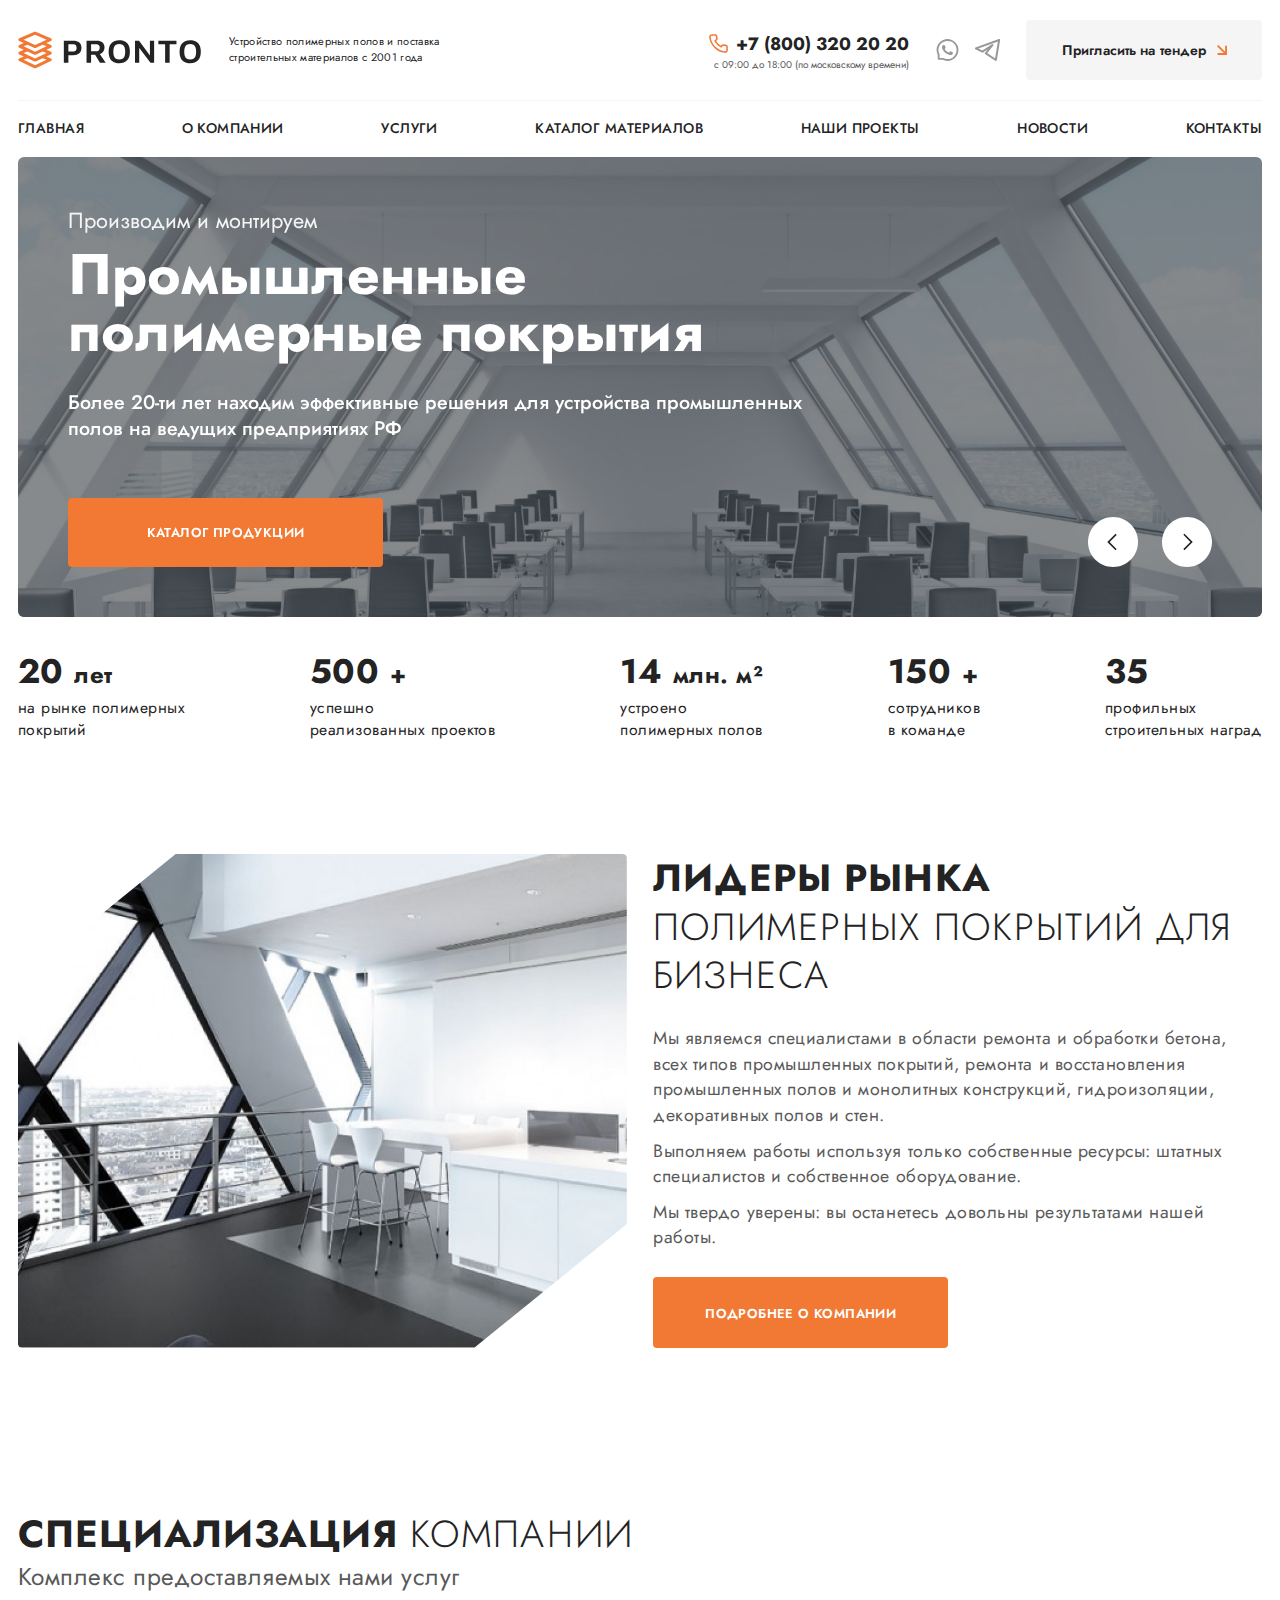
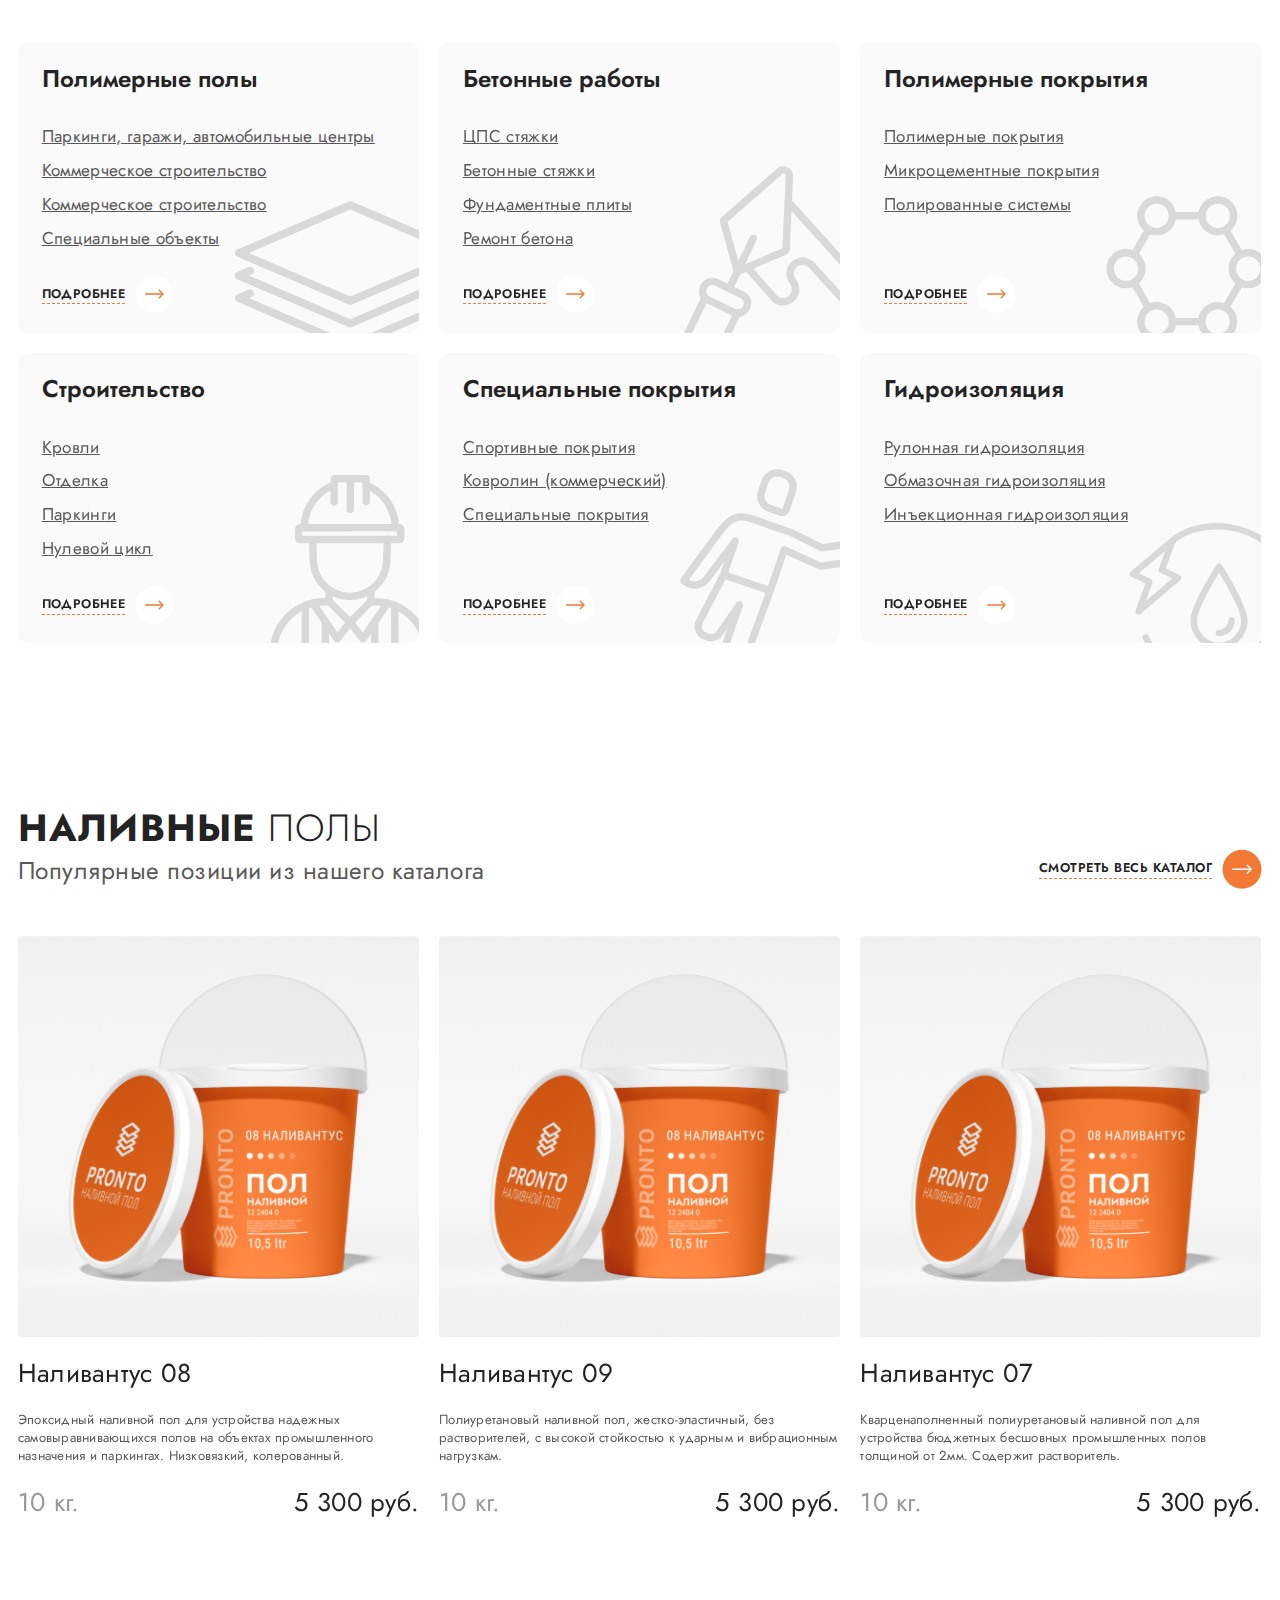
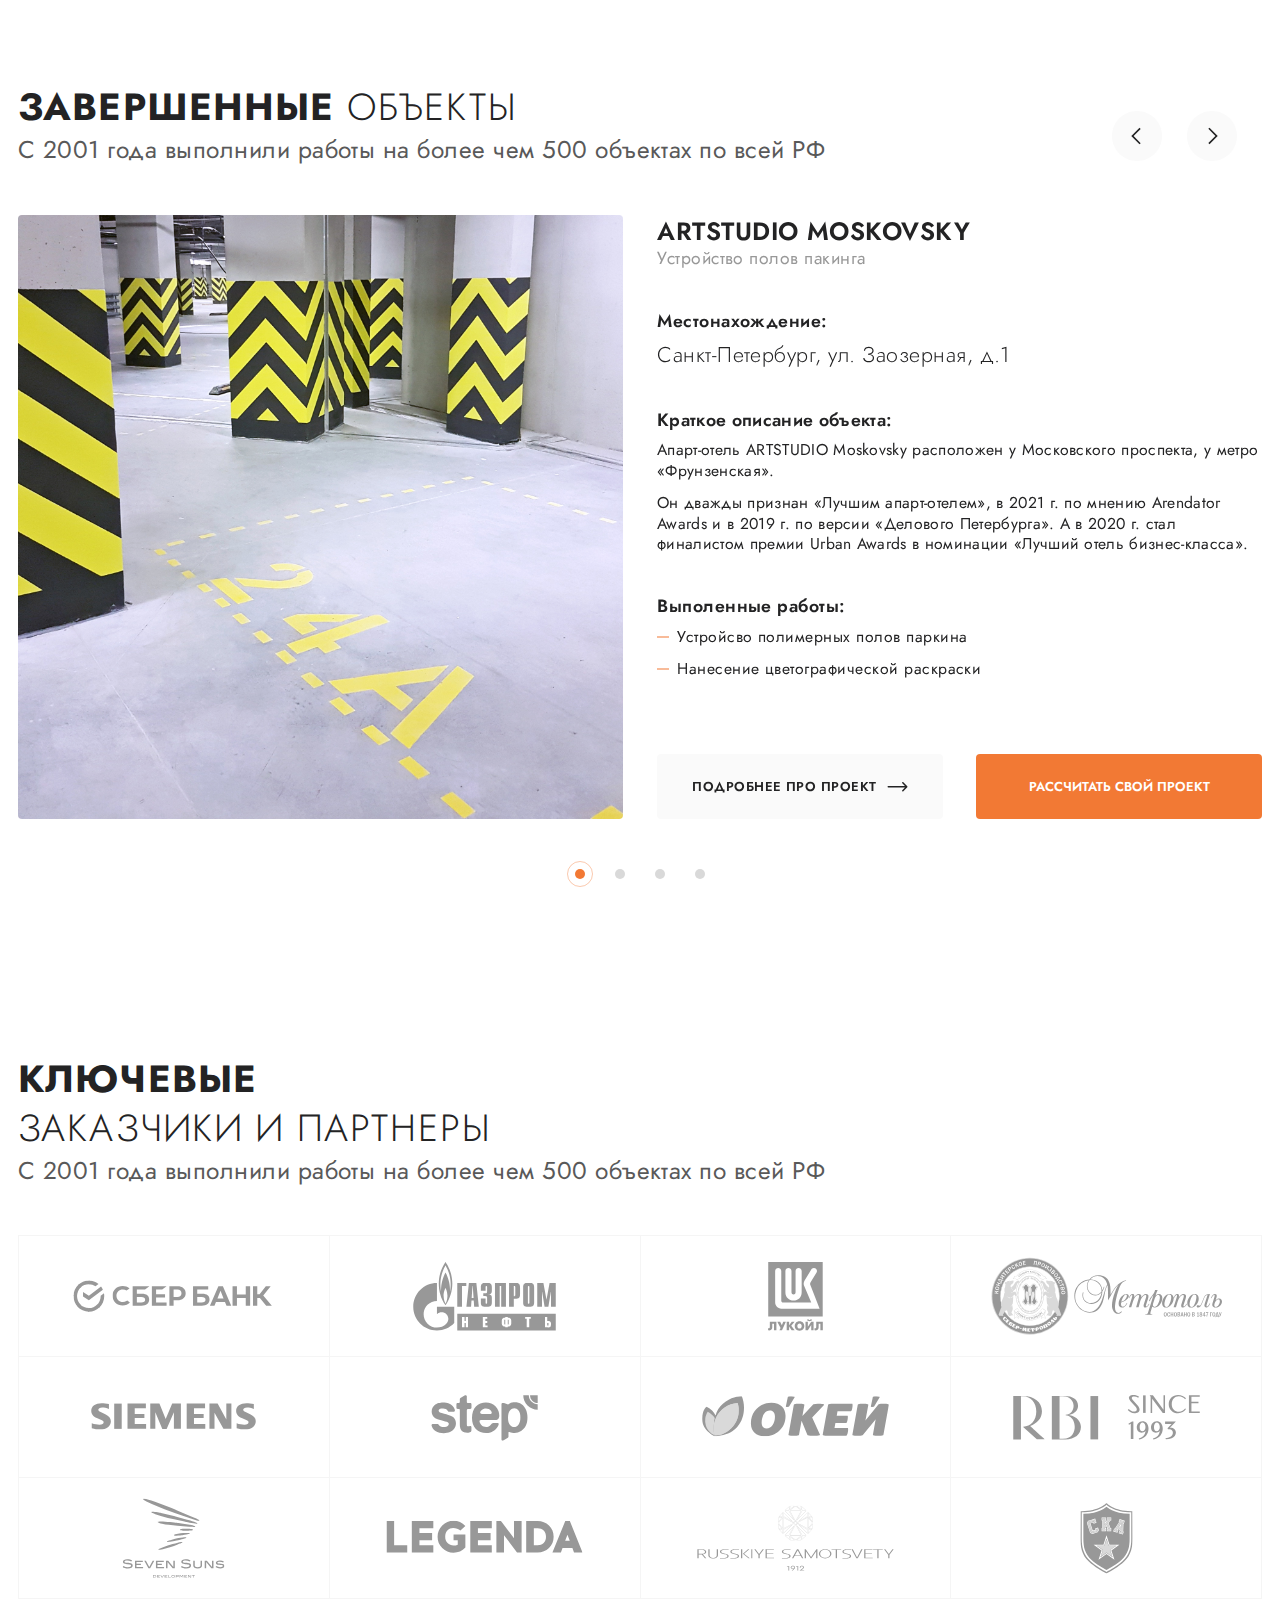
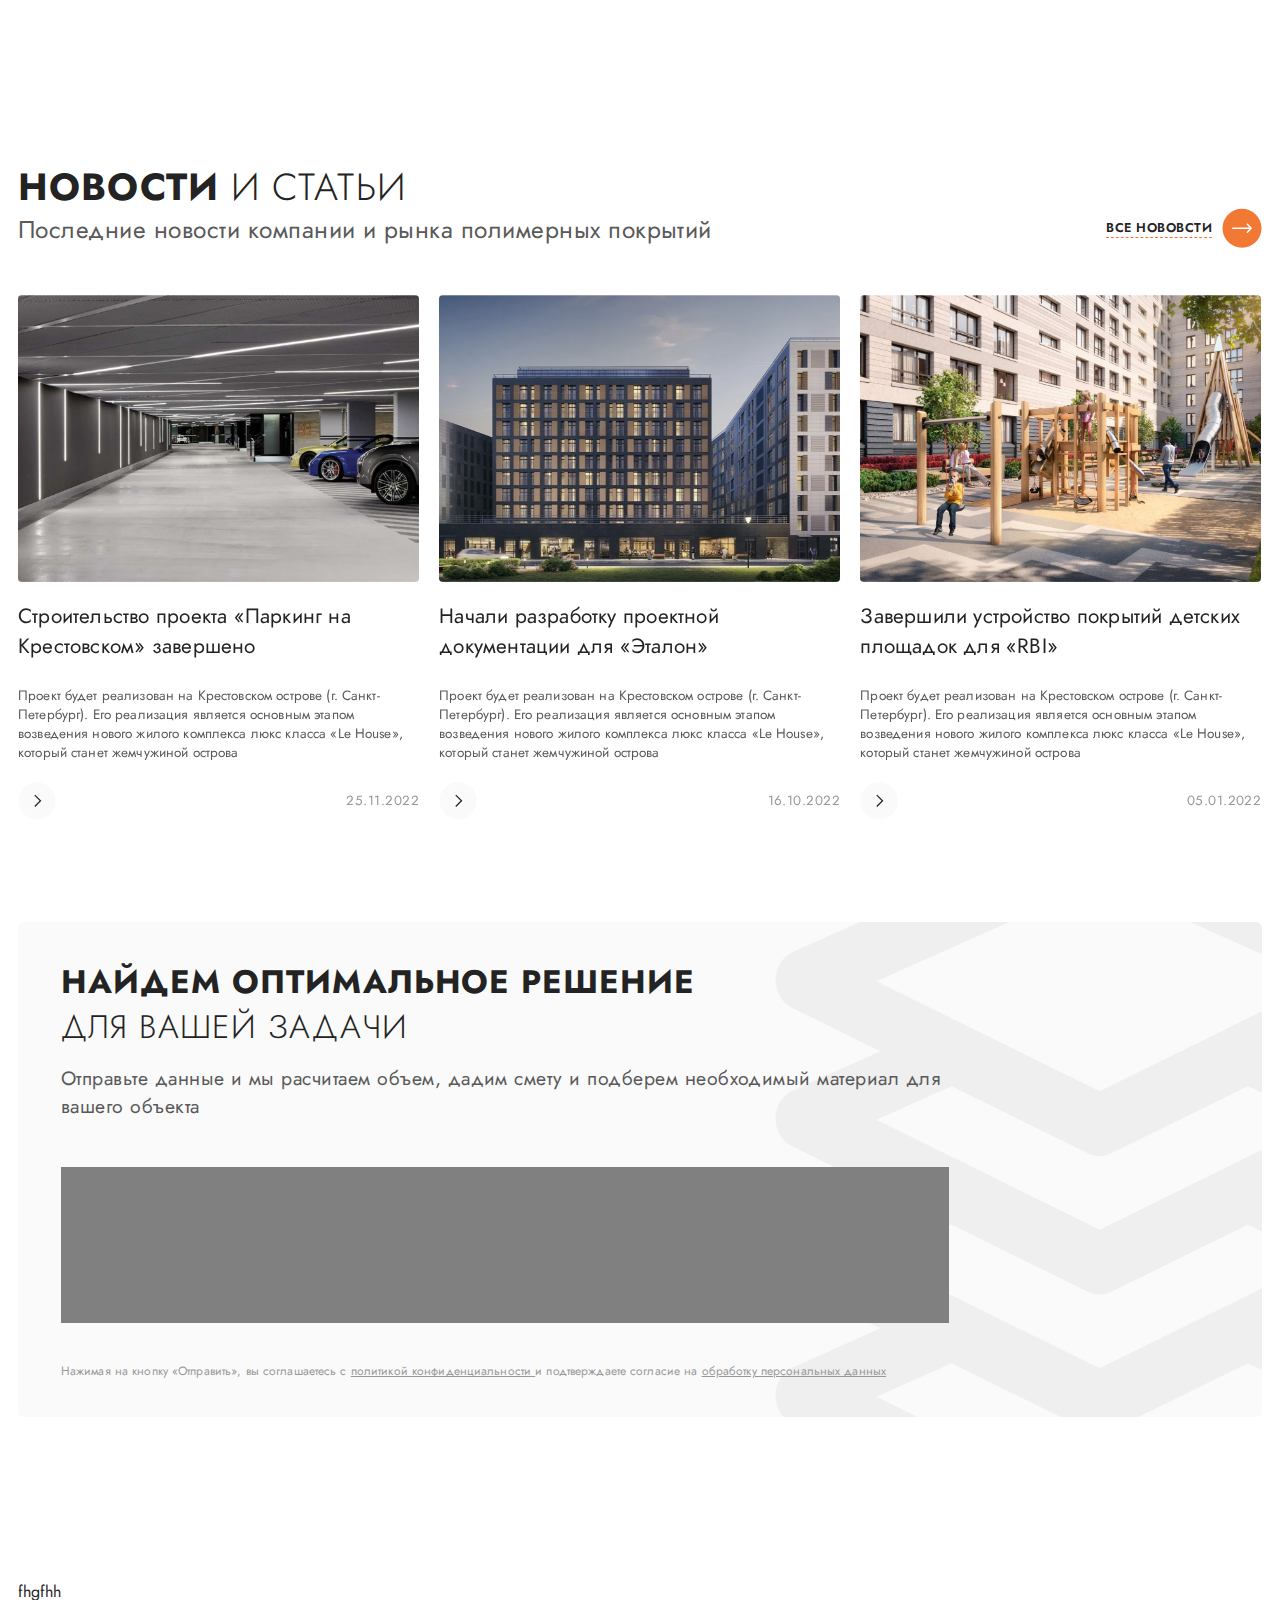
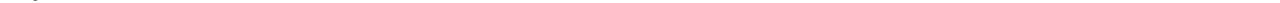
==== index.html @ 0819b0fb "Add files via upload" ====
<!DOCTYPE html>
<html lang="ru">

<head>
   <meta charset="UTF-8">
   <meta http-equiv="X-UA-Compatible" content="IE=edge">
   <meta name="viewport" content="width=device-width, initial-scale=1.0">
   <title>PRONTO</title>
   <link rel="preconnect" href="https://fonts.googleapis.com">
   <link rel="preconnect" href="https://fonts.gstatic.com" crossorigin>
   <link href="https://fonts.googleapis.com/css2?family=Jost:wght@300;400;500;600;700&display=swap" rel="stylesheet">
   <link rel="stylesheet" href="css/swiper-bundle.min.css">
   <link rel="stylesheet" href="css/style.min.css">
</head>

<body>


   <div class="wrapper">
      <div class="btn__up">&uarr;</div>

      <header class="header">
         <div class="header__inner">
            <div class="container">
               <div class="header__top">
                  <div class="header__top-inner">
                     <div class="logo__block">
                        <a class="logo" href="index.html">
                           <img class="logo__img" src="images/logo.svg" alt="логотип">
                        </a>
                        <div class="logo__deacription">
                           Устройство полимерных полов и поставка
                           строительных материалов с 2001 года
                        </div>
                     </div>
                     <div class="contacts__block">
                        <div class="contacts__phone-box">
                           <a class="contacts__phone" href="tel:+78003202020">
                              <svg class="contacts__phone-img" width="25" height="25" viewBox="0 0 25 25" fill="none"
                                 xmlns="http://www.w3.org/2000/svg">
                                 <g clip-path="url(#clip0_1456_18)">
                                    <path
                                       d="M18.9791 21.875C18.8437 21.875 18.7082 21.8646 18.5832 21.8437C10.6041 20.7396 4.26033 14.3958 3.15616 6.41667C3.04158 5.58333 3.29158 4.75 3.84366 4.11458C4.38533 3.48958 5.177 3.125 6.01033 3.125H9.44783C10.3437 3.125 11.0937 3.76042 11.2499 4.63542L11.6562 6.91667C11.8541 8.01042 11.3853 9.125 10.4895 9.77083L10.1457 10.0104C11.4062 11.9271 13.0624 13.5729 14.9999 14.8333L15.2187 14.5312C15.8541 13.625 16.9791 13.1667 18.0728 13.3542L20.3541 13.7604C21.2291 13.9167 21.8645 14.6771 21.8645 15.5625V19C21.8645 19.8333 21.4999 20.625 20.8749 21.1771C20.3541 21.625 19.677 21.875 18.9791 21.875ZM6.01033 4.6875C5.62491 4.6875 5.27075 4.84375 5.01033 5.14583C4.76033 5.4375 4.64575 5.82292 4.69783 6.20833C5.70825 13.4896 11.5103 19.2917 18.7916 20.3021C19.177 20.3542 19.5624 20.2396 19.8541 19.9896C20.1457 19.7292 20.3124 19.3854 20.3124 18.9896V15.5521C20.3124 15.4167 20.2187 15.3125 20.0937 15.2917L17.8124 14.8854C17.302 14.8021 16.802 15.0104 16.5103 15.4271L15.8645 16.3333C15.6249 16.6667 15.177 16.7604 14.8228 16.5521C12.1874 15 9.96866 12.8021 8.427 10.1979C8.21866 9.84375 8.31241 9.39583 8.64575 9.16667L9.57283 8.51042C9.9895 8.21875 10.1978 7.70833 10.1145 7.20833L9.70825 4.90625C9.68741 4.78125 9.57283 4.6875 9.44783 4.6875H6.01033Z"
                                       fill="#F27934" />
                                 </g>
                                 <defs>
                                    <clipPath id="clip0_1456_18">
                                       <rect width="25" height="25" fill="white" />
                                    </clipPath>
                                 </defs>
                              </svg>
                              +7 (800) 320 20 20
                           </a>
                           <p class="phone__time">
                              с 09:00 до 18:00 (по московскому времени)
                           </p>
                           <a class="contacts__phone-mobile" href="tel:+78003202020">
                              <svg class="phone-mobile__img" width="35" height="37" viewBox="0 0 35 37" fill="none"
                                 xmlns="http://www.w3.org/2000/svg">
                                 <rect width="35" height="37" rx="17.5" fill="#FAFAFA" />
                                 <g clip-path="url(#clip0_1456_4550)">
                                    <path
                                       d="M23.9791 27.875C23.8437 27.875 23.7082 27.8646 23.5832 27.8437C15.6041 26.7396 9.26033 20.3958 8.15616 12.4167C8.04158 11.5833 8.29158 10.75 8.84366 10.1146C9.38533 9.48958 10.177 9.125 11.0103 9.125H14.4478C15.3437 9.125 16.0937 9.76042 16.2499 10.6354L16.6562 12.9167C16.8541 14.0104 16.3853 15.125 15.4895 15.7708L15.1457 16.0104C16.4062 17.9271 18.0624 19.5729 19.9999 20.8333L20.2187 20.5312C20.8541 19.625 21.9791 19.1667 23.0728 19.3542L25.3541 19.7604C26.2291 19.9167 26.8645 20.6771 26.8645 21.5625V25C26.8645 25.8333 26.4999 26.625 25.8749 27.1771C25.3541 27.625 24.677 27.875 23.9791 27.875ZM11.0103 10.6875C10.6249 10.6875 10.2707 10.8438 10.0103 11.1458C9.76033 11.4375 9.64575 11.8229 9.69783 12.2083C10.7082 19.4896 16.5103 25.2917 23.7916 26.3021C24.177 26.3542 24.5624 26.2396 24.8541 25.9896C25.1457 25.7292 25.3124 25.3854 25.3124 24.9896V21.5521C25.3124 21.4167 25.2187 21.3125 25.0937 21.2917L22.8124 20.8854C22.302 20.8021 21.802 21.0104 21.5103 21.4271L20.8645 22.3333C20.6249 22.6667 20.177 22.7604 19.8228 22.5521C17.1874 21 14.9687 18.8021 13.427 16.1979C13.2187 15.8437 13.3124 15.3958 13.6457 15.1667L14.5728 14.5104C14.9895 14.2188 15.1978 13.7083 15.1145 13.2083L14.7082 10.9062C14.6874 10.7812 14.5728 10.6875 14.4478 10.6875H11.0103Z"
                                       fill="#595959" />
                                 </g>
                                 <defs>
                                    <clipPath id="clip0_1456_4550">
                                       <rect width="25" height="25" fill="white" transform="translate(5 6)" />
                                    </clipPath>
                                 </defs>
                              </svg>
                           </a>
                        </div>
                        <div class="contacts__social-box">
                           <ul class="contacts__social-list">
                              <li class="contacts__social-item">
                                 <a class="contacts__social-link" href="#">
                                    <svg class="social__img social__img-whatsapp" width="25" height="26"
                                       viewBox="0 0 25 26" fill="none" xmlns="http://www.w3.org/2000/svg">
                                       <path
                                          d="M17.4189 15.146C17.1528 15.0093 15.8271 14.3599 15.5806 14.272C15.334 14.1792 15.1533 14.1353 14.9751 14.4087C14.7944 14.6797 14.2817 15.2827 14.1206 15.4658C13.9644 15.6465 13.8057 15.6685 13.5396 15.5342C11.9575 14.7432 10.9199 14.123 9.87744 12.3335C9.60156 11.8574 10.1533 11.8916 10.6685 10.8638C10.7563 10.6831 10.7124 10.5293 10.644 10.3926C10.5757 10.2559 10.0386 8.93262 9.81396 8.39307C9.59668 7.86816 9.37207 7.94141 9.2085 7.93164C9.05225 7.92187 8.87402 7.92188 8.69336 7.92188C8.5127 7.92188 8.22217 7.99023 7.97559 8.25635C7.729 8.52734 7.0332 9.1792 7.0332 10.5024C7.0332 11.8257 7.99756 13.1074 8.12939 13.2881C8.26611 13.4688 10.0264 16.1836 12.729 17.353C14.438 18.0903 15.1069 18.1538 15.9614 18.0269C16.4814 17.9487 17.5532 17.3774 17.7754 16.7451C17.9976 16.1152 17.9976 15.5757 17.9316 15.4634C17.8657 15.3438 17.6851 15.2754 17.4189 15.146Z"
                                          fill="#989898" />
                                       <path
                                          d="M22.588 8.76172C22.0363 7.45068 21.2453 6.27393 20.237 5.26318C19.2287 4.25488 18.0519 3.46143 16.7384 2.91211C15.3956 2.34814 13.9699 2.0625 12.5001 2.0625H12.4513C10.9718 2.06982 9.53871 2.36279 8.19106 2.93896C6.88979 3.49561 5.72279 4.28662 4.72426 5.29492C3.72572 6.30322 2.94203 7.4751 2.40004 8.78125C1.83852 10.1338 1.55531 11.5718 1.56264 13.0513C1.56996 14.7456 1.97524 16.4277 2.73451 17.9316V21.6426C2.73451 22.2627 3.23744 22.7656 3.85756 22.7656H7.57094C9.07485 23.5249 10.757 23.9302 12.4513 23.9375H12.5026C13.965 23.9375 15.3834 23.6543 16.7189 23.1001C18.025 22.5557 19.1994 21.7744 20.2052 20.7759C21.2135 19.7773 22.007 18.6104 22.5612 17.3091C23.1373 15.9614 23.4303 14.5283 23.4376 13.0488C23.445 11.562 23.1569 10.1191 22.588 8.76172ZM18.8991 19.4551C17.1876 21.1494 14.9171 22.082 12.5001 22.082H12.4586C10.9865 22.0747 9.52406 21.7085 8.23256 21.02L8.02748 20.9102H4.58998V17.4727L4.48012 17.2676C3.79164 15.9761 3.42543 14.5137 3.41811 13.0415C3.40834 10.6074 4.33852 8.32227 6.04506 6.60107C7.74916 4.87988 10.027 3.92773 12.4611 3.91797H12.5026C13.7233 3.91797 14.9074 4.15478 16.0231 4.62354C17.112 5.08008 18.0885 5.73682 18.9284 6.57666C19.7658 7.41406 20.4249 8.39307 20.8815 9.48193C21.3551 10.6099 21.5919 11.8062 21.5871 13.0415C21.5724 15.4731 20.6178 17.751 18.8991 19.4551Z"
                                          fill="#989898" />
                                    </svg>
                                 </a>
                              </li>
                              <li class="contacts__social-item">
                                 <a class="contacts__social-link" href="#">
                                    <svg class="social__img social__img-telegram" width="25" height="26"
                                       viewBox="0 0 25 26" fill="none" xmlns="http://www.w3.org/2000/svg">
                                       <g clip-path="url(#clip0_1456_29)">
                                          <path
                                             d="M24.1673 3L0.833984 11.3333L7.50065 14.6667L17.5007 8L10.834 16.3333L20.834 23L24.1673 3Z"
                                             stroke="#989898" stroke-width="2" stroke-linejoin="round" />
                                       </g>
                                       <defs>
                                          <clipPath id="clip0_1456_29">
                                             <rect width="25" height="25" fill="white" transform="translate(0 0.5)" />
                                          </clipPath>
                                       </defs>
                                    </svg>
                                 </a>
                              </li>
                           </ul>
                        </div>
                        <div class="contacts__tender-box">
                           <button class="tender__btn" data-popup="#tender">
                              Пригласить на тендер
                              <svg class="tender__btn-img" width="10" height="10" viewBox="0 0 10 10" fill="none"
                                 xmlns="http://www.w3.org/2000/svg">
                                 <path
                                    d="M8.11933 6.79843L8.10372 0.632108L9.97639 0.636821L10 10L0.636822 9.97639L0.6321 8.10373L6.79851 8.11925L0 1.32081L1.32081 0L8.11933 6.79843Z"
                                    fill="#F27934" />
                              </svg>
                           </button>
                        </div>
                     </div>
                     <button type="button" class="icon-menu"><span></span></button>
                  </div>
               </div>
            </div>
            <div class="container">
               <div class="header__navigation">
                  <nav class="menu">
                     <ul class="menu__list">
                        <li class="menu__list-item">
                           <a class="menu__list-link" href="#">Главная</a>
                        </li>
                        <li class="menu__list-item">
                           <a class="menu__list-link" href="#company">о Компании</a>
                        </li>
                        <li class="menu__list-item">
                           <a class="menu__list-link" href="#services">Услуги</a>
                        </li>
                        <li class="menu__list-item">
                           <a class="menu__list-link" href="#catalog">Каталог материалов</a>
                        </li>
                        <li class="menu__list-item">
                           <a class="menu__list-link" href="#projects">Наши проекты</a>
                        </li>
                        <li class="menu__list-item">
                           <a class="menu__list-link" href="#news">Новости</a>
                        </li>
                        <li class="menu__list-item">
                           <a class="menu__list-link" href="#">Контакты</a>
                        </li>
                     </ul>
                  </nav>
               </div>
            </div>
            <div class="container header__slider-container">
               <div class="swiper header__slider">
                  <div class="swiper-wrapper header__slider-wrapper">
                     <div class="swiper-slide header-slide">
                        <div class="header-slide__body">
                           <div class="header-slide__content">
                              <div class="header-slide__description">
                                 Производим и монтируем
                              </div>
                              <h1 class="header-slide__title">
                                 Промышленные
                                 полимерные покрытия
                              </h1>
                              <p class="header-slide__info">
                                 Более 20-ти лет находим эффективные решения для устройства промышленных полов на
                                 ведущих предприятиях РФ
                              </p>
                              <a class="header-slide__btn" href="#">
                                 каталог продукции
                              </a>
                           </div>
                        </div>
                        <picture class="pictures-box">
                           <source srcset="images/slider/header__slider/header-img-01-390.jpg"
                              media="(max-width: 425px)">
                           <img class="header-slide__img" src="images/slider/header__slider/header-img-01.jpg" alt="">
                        </picture>
                     </div>
                     <div class="swiper-slide header-slide">
                        <div class="header-slide__body">
                           <div class="header-slide__content">
                              <div class="header-slide__description">
                                 Производим и монтируем
                              </div>
                              <h1 class="header-slide__title">
                                 Промышленные
                                 полимерные покрытия
                              </h1>
                              <p class="header-slide__info">
                                 Более 20-ти лет находим эффективные решения для устройства промышленных полов на
                                 ведущих предприятиях РФ
                              </p>
                              <a class="header-slide__btn" href="#">
                                 каталог продукции
                              </a>
                           </div>
                        </div>
                        <picture class="pictures-box">
                           <source srcset="images/slider/header__slider/header-img-01-390.jpg"
                              media="(max-width: 425px)">
                           <img class="header-slide__img" src="images/slider/header__slider/header-img-01.jpg" alt="">
                        </picture>
                     </div>
                     <div class="swiper-slide header-slide">
                        <div class="header-slide__body">
                           <div class="header-slide__content">
                              <div class="header-slide__description">
                                 Производим и монтируем
                              </div>
                              <h1 class="header-slide__title">
                                 Промышленные
                                 полимерные покрытия
                              </h1>
                              <p class="header-slide__info">
                                 Более 20-ти лет находим эффективные решения для устройства промышленных полов на
                                 ведущих предприятиях РФ
                              </p>
                              <a class="header-slide__btn" href="#">
                                 каталог продукции
                              </a>
                           </div>
                        </div>
                        <picture class="pictures-box">
                           <source srcset="images/test-img.jpg" media="(max-width: 425px)">
                           <img class="header-slide__img" src="images/test-img.jpg" alt="">
                        </picture>
                     </div>
                  </div>
                  <div class="swiper-pagination header-slide-pagination"></div>
                  <div class="swiper-button-prev header-slide__button-prev">
                     <svg class="header-slide__btn-img" width="50" height="50" viewBox="0 0 50 50" fill="none"
                        xmlns="http://www.w3.org/2000/svg">
                        <g clip-path="url(#clip0_1456_58)">
                           <path
                              d="M25.0117 0C11.211 0 0.0233345 11.1929 0.0233345 25C0.0233345 38.8071 11.211 50 25.0117 50C38.8123 50 50 38.8071 50 25C50 11.1929 38.8123 0 25.0117 0Z"
                              fill="white" />
                           <path class="header-slide__btn-arrow" fill-rule="evenodd" clip-rule="evenodd"
                              d="M19.8397 24.4944L19.2504 25.0837L27.5 33.3333L28.6785 32.1547L21.6074 25.0837L28.6785 18.0126L27.5 16.8341L19.8397 24.4944Z"
                              fill="#232324" />
                        </g>
                        <defs>
                           <clipPath id="clip0_1456_58">
                              <rect width="50" height="50" fill="white" transform="matrix(-1 0 0 -1 50 50)" />
                           </clipPath>
                        </defs>
                     </svg>
                  </div>
                  <div class="swiper-button-next header-slide__button-next">
                     <svg class="header-slide__btn-img" width="50" height="50" viewBox="0 0 50 50" fill="none"
                        xmlns="http://www.w3.org/2000/svg">
                        <g clip-path="url(#clip0_1456_62)">
                           <path
                              d="M24.9883 50C38.789 50 49.9767 38.8071 49.9767 25C49.9767 11.1929 38.789 0 24.9883 0C11.1877 0 0 11.1929 0 25C0 38.8071 11.1877 50 24.9883 50Z"
                              fill="white" />
                           <path class="header-slide__btn-arrow" fill-rule="evenodd" clip-rule="evenodd"
                              d="M30.1603 25.5056L30.7496 24.9163L22.5 16.6667L21.3215 17.8453L28.3926 24.9163L21.3215 31.9874L22.5 33.1659L30.1603 25.5056Z"
                              fill="#232324" />
                        </g>
                        <defs>
                           <clipPath id="clip0_1456_62">
                              <rect width="50" height="50" fill="white" />
                           </clipPath>
                        </defs>
                     </svg>
                  </div>
               </div>
            </div>
         </div>
      </header>

      <main class="main">

         <section class="benefits">
            <div class="container">
               <h6 class="benefits__title">
                  Преимущества
               </h6>
               <div class="benefits__inner">
                  <ul class="benefits__list">
                     <li class="benefits__item">
                        <span class="benefits__num">
                           20 <small class="benefits__num-small">лет</small>
                        </span>
                        <p class="benefits__text">
                           на рынке полимерных <br>
                           покрытий
                        </p>
                     </li>
                     <li class="benefits__item">
                        <span class="benefits__num">
                           500 <small class="benefits__num-small">+</small>
                        </span>
                        <p class="benefits__text">
                           успешно <br>
                           реализованных проектов
                        </p>
                     </li>
                     <li class="benefits__item">
                        <span class="benefits__num">
                           14 <small class="benefits__num-small">млн. м²</small>
                        </span>
                        <p class="benefits__text">
                           устроено <br>
                           полимерных полов
                        </p>
                     </li>
                     <li class="benefits__item">
                        <span class="benefits__num">
                           150 <small class="benefits__num-small">+</small>
                        </span>
                        <p class="benefits__text">
                           сотрудников <br>
                           в команде
                        </p>
                     </li>
                     <li class="benefits__item">
                        <span class="benefits__num">
                           35
                        </span>
                        <p class="benefits__text">
                           профильных <br>
                           строительных наград
                        </p>
                     </li>
                  </ul>
               </div>
            </div>
         </section>

         <section class="leader" id="company">
            <div class="container">
               <div class="leader__inner">
                  <div class="leader__pictures-block">
                     <div class="leader__pictures">
                        <img class="leader__img" src="images/leader-img.png" alt="">
                     </div>
                  </div>
                  <div class="leader__content-block">
                     <div class="leader__content-inner">
                        <div class="leader__content-title">
                           <div class="section-title__block">
                              <div class="title__block-inner leader-title__block-inner">
                                 <div class="title__block-text">
                                    <h2 class="section__title leader__title"><span class="section__title--bold">Лидеры
                                          рынка
                                       </span> полимерных покрытий
                                       для бизнеса </h2>
                                 </div>
                              </div>
                           </div>
                        </div>
                        <ul class="leader__content-list">
                           <li class="leader__content-item">
                              <p class="leader__content-text">
                                 Мы являемся специалистами в области ремонта и обработки бетона, всех типов промышленных
                                 покрытий, ремонта и восстановления промышленных полов и монолитных конструкций,
                                 гидроизоляции, декоративных полов и стен.
                              </p>
                           </li>
                           <li class="leader__content-item">
                              <p class="leader__content-text">
                                 Выполняем работы используя только собственные ресурсы: штатных специалистов и
                                 собственное оборудование.
                              </p>
                           </li>
                           <li class="leader__content-item">
                              <p class="leader__content-text">
                                 Мы твердо уверены: вы останетесь довольны результатами нашей работы.
                              </p>
                           </li>
                        </ul>
                        <a class="leader__content-btn" href="#">
                           Подробнее о компании
                        </a>
                     </div>
                  </div>
               </div>
            </div>
         </section>

         <section class="specialty" id="services">
            <div class="container">
               <div class="section-title__block">
                  <div class="title__block-inner">
                     <div class="title__block-text">
                        <h2 class="section__title"><span class="section__title--bold">специализация </span>компании</h2>
                        <p class="section__title-info">Комплекс предоставляемых нами услуг</p>
                     </div>
                  </div>
               </div>
            </div>
            <div class="container  specialty__container">
               <div class="specialty__inner">
                  <div class="swiper  specialty__slider">
                     <div class="swiper-wrapper specialty__items">
                        <div class="swiper-slide specialty__item  specialty__item-one">
                           <div class="specialty__item-block">
                              <div class="specialty-item-block__body">
                                 <h3 class="specialty-item-block__title">Полимерные полы</h3>
                                 <div class="specialty-item-block__text">
                                    <ul class="specialty-text__list">
                                       <li class="specialty-text__item">
                                          <a class="specialty-text__link" href="#">
                                             Паркинги, гаражи, автомобильные центры
                                          </a>
                                       </li>
                                       <li class="specialty-text__item">
                                          <a class="specialty-text__link" href="#">
                                             Коммерческое строительство
                                          </a>
                                       </li>
                                       <li class="specialty-text__item">
                                          <a class="specialty-text__link" href="#">
                                             Коммерческое строительство
                                          </a>
                                       </li>
                                       <li class="specialty-text__item">
                                          <a class="specialty-text__link" href="#">
                                             Специальные объекты
                                          </a>
                                       </li>
                                    </ul>
                                 </div>
                                 <a class="specialty-item-block__btn" href="#">
                                    <p class="specialty__btn-text">Подробнее</p>
                                    <svg class="specialty__btn-img" width="40" height="41" viewBox="0 0 40 41"
                                       fill="none" xmlns="http://www.w3.org/2000/svg">
                                       <rect y="0.242676" width="40" height="40" rx="20" fill="white" />
                                       <path
                                          d="M29.782 20.7733L25.842 24.7733C25.692 24.9233 25.502 24.9933 25.312 24.9933C25.122 24.9933 24.932 24.9233 24.782 24.7733C24.482 24.4833 24.482 24.0133 24.772 23.7133L27.462 20.9933H10.752C10.342 20.9933 10.002 20.6533 10.002 20.2433C10.002 19.8333 10.342 19.4933 10.752 19.4933H27.462L24.772 16.7733C24.482 16.4733 24.482 16.0033 24.782 15.7133C25.072 15.4133 25.552 15.4233 25.842 15.7133L29.782 19.7133C30.072 20.0133 30.072 20.4733 29.782 20.7733Z"
                                          fill="#F27934" />
                                    </svg>
                                 </a>
                              </div>
                           </div>
                        </div>
                        <div class="swiper-slide specialty__item  specialty__item-two">
                           <div class="specialty__item-block">
                              <div class="specialty-item-block__body">
                                 <h3 class="specialty-item-block__title"> Бетонные работы</h3>
                                 <div class="specialty-item-block__text">
                                    <ul class="specialty-text__list">
                                       <li class="specialty-text__item">
                                          <a class="specialty-text__link" href="#">
                                             ЦПС стяжки
                                          </a>
                                       </li>
                                       <li class="specialty-text__item">
                                          <a class="specialty-text__link" href="#">
                                             Бетонные стяжки
                                          </a>
                                       </li>
                                       <li class="specialty-text__item">
                                          <a class="specialty-text__link" href="#">
                                             Фундаментные плиты
                                          </a>
                                       </li>
                                       <li class="specialty-text__item">
                                          <a class="specialty-text__link" href="#">
                                             Ремонт бетона
                                          </a>
                                       </li>
                                    </ul>
                                 </div>
                                 <a class="specialty-item-block__btn" href="#">
                                    <p class="specialty__btn-text">Подробнее</p>
                                    <svg class="specialty__btn-img" width="40" height="41" viewBox="0 0 40 41"
                                       fill="none" xmlns="http://www.w3.org/2000/svg">
                                       <rect y="0.242676" width="40" height="40" rx="20" fill="white" />
                                       <path
                                          d="M29.782 20.7733L25.842 24.7733C25.692 24.9233 25.502 24.9933 25.312 24.9933C25.122 24.9933 24.932 24.9233 24.782 24.7733C24.482 24.4833 24.482 24.0133 24.772 23.7133L27.462 20.9933H10.752C10.342 20.9933 10.002 20.6533 10.002 20.2433C10.002 19.8333 10.342 19.4933 10.752 19.4933H27.462L24.772 16.7733C24.482 16.4733 24.482 16.0033 24.782 15.7133C25.072 15.4133 25.552 15.4233 25.842 15.7133L29.782 19.7133C30.072 20.0133 30.072 20.4733 29.782 20.7733Z"
                                          fill="#F27934" />
                                    </svg>
                                 </a>
                              </div>
                           </div>
                        </div>
                        <div class="swiper-slide specialty__item  specialty__item-three">
                           <div class="specialty__item-block">
                              <div class="specialty-item-block__body">
                                 <h3 class="specialty-item-block__title"> Полимерные покрытия</h3>
                                 <div class="specialty-item-block__text">
                                    <ul class="specialty-text__list">
                                       <li class="specialty-text__item">
                                          <a class="specialty-text__link" href="#">
                                             Полимерные покрытия
                                          </a>
                                       </li>
                                       <li class="specialty-text__item">
                                          <a class="specialty-text__link" href="#">
                                             Микроцементные покрытия
                                          </a>
                                       </li>
                                       <li class="specialty-text__item">
                                          <a class="specialty-text__link" href="#">
                                             Полированные системы
                                          </a>
                                       </li>
                                    </ul>
                                 </div>
                                 <a class="specialty-item-block__btn" href="#">
                                    <p class="specialty__btn-text">Подробнее</p>
                                    <svg class="specialty__btn-img" width="40" height="41" viewBox="0 0 40 41"
                                       fill="none" xmlns="http://www.w3.org/2000/svg">
                                       <rect y="0.242676" width="40" height="40" rx="20" fill="white" />
                                       <path
                                          d="M29.782 20.7733L25.842 24.7733C25.692 24.9233 25.502 24.9933 25.312 24.9933C25.122 24.9933 24.932 24.9233 24.782 24.7733C24.482 24.4833 24.482 24.0133 24.772 23.7133L27.462 20.9933H10.752C10.342 20.9933 10.002 20.6533 10.002 20.2433C10.002 19.8333 10.342 19.4933 10.752 19.4933H27.462L24.772 16.7733C24.482 16.4733 24.482 16.0033 24.782 15.7133C25.072 15.4133 25.552 15.4233 25.842 15.7133L29.782 19.7133C30.072 20.0133 30.072 20.4733 29.782 20.7733Z"
                                          fill="#F27934" />
                                    </svg>
                                 </a>
                              </div>
                           </div>
                        </div>
                        <div class="swiper-slide specialty__item  specialty__item-four">
                           <div class="specialty__item-block">
                              <div class="specialty-item-block__body">
                                 <h3 class="specialty-item-block__title"> Строительство</h3>
                                 <div class="specialty-item-block__text">
                                    <ul class="specialty-text__list">
                                       <li class="specialty-text__item">
                                          <a class="specialty-text__link" href="#">
                                             Кровли
                                          </a>
                                       </li>
                                       <li class="specialty-text__item">
                                          <a class="specialty-text__link" href="#">
                                             Отделка
                                          </a>
                                       </li>
                                       <li class="specialty-text__item">
                                          <a class="specialty-text__link" href="#">
                                             Паркинги
                                          </a>
                                       </li>
                                       <li class="specialty-text__item">
                                          <a class="specialty-text__link" href="#">
                                             Нулевой цикл
                                          </a>
                                       </li>
                                    </ul>
                                 </div>
                                 <a class="specialty-item-block__btn" href="#">
                                    <p class="specialty__btn-text">Подробнее</p>
                                    <svg class="specialty__btn-img" width="40" height="41" viewBox="0 0 40 41"
                                       fill="none" xmlns="http://www.w3.org/2000/svg">
                                       <rect y="0.242676" width="40" height="40" rx="20" fill="white" />
                                       <path
                                          d="M29.782 20.7733L25.842 24.7733C25.692 24.9233 25.502 24.9933 25.312 24.9933C25.122 24.9933 24.932 24.9233 24.782 24.7733C24.482 24.4833 24.482 24.0133 24.772 23.7133L27.462 20.9933H10.752C10.342 20.9933 10.002 20.6533 10.002 20.2433C10.002 19.8333 10.342 19.4933 10.752 19.4933H27.462L24.772 16.7733C24.482 16.4733 24.482 16.0033 24.782 15.7133C25.072 15.4133 25.552 15.4233 25.842 15.7133L29.782 19.7133C30.072 20.0133 30.072 20.4733 29.782 20.7733Z"
                                          fill="#F27934" />
                                    </svg>
                                 </a>
                              </div>
                           </div>
                        </div>
                        <div class="swiper-slide specialty__item  specialty__item-five">
                           <div class="specialty__item-block">
                              <div class="specialty-item-block__body">
                                 <h3 class="specialty-item-block__title">Специальные покрытия</h3>
                                 <div class="specialty-item-block__text">
                                    <ul class="specialty-text__list">
                                       <li class="specialty-text__item">
                                          <a class="specialty-text__link" href="#">
                                             Спортивные покрытия
                                          </a>
                                       </li>
                                       <li class="specialty-text__item">
                                          <a class="specialty-text__link" href="#">
                                             Ковролин (коммерческий)
                                          </a>
                                       </li>
                                       <li class="specialty-text__item">
                                          <a class="specialty-text__link" href="#">
                                             Специальные покрытия
                                          </a>
                                       </li>
                                    </ul>
                                 </div>
                                 <a class="specialty-item-block__btn" href="#">
                                    <p class="specialty__btn-text">Подробнее</p>
                                    <svg class="specialty__btn-img" width="40" height="41" viewBox="0 0 40 41"
                                       fill="none" xmlns="http://www.w3.org/2000/svg">
                                       <rect y="0.242676" width="40" height="40" rx="20" fill="white" />
                                       <path
                                          d="M29.782 20.7733L25.842 24.7733C25.692 24.9233 25.502 24.9933 25.312 24.9933C25.122 24.9933 24.932 24.9233 24.782 24.7733C24.482 24.4833 24.482 24.0133 24.772 23.7133L27.462 20.9933H10.752C10.342 20.9933 10.002 20.6533 10.002 20.2433C10.002 19.8333 10.342 19.4933 10.752 19.4933H27.462L24.772 16.7733C24.482 16.4733 24.482 16.0033 24.782 15.7133C25.072 15.4133 25.552 15.4233 25.842 15.7133L29.782 19.7133C30.072 20.0133 30.072 20.4733 29.782 20.7733Z"
                                          fill="#F27934" />
                                    </svg>
                                 </a>
                              </div>
                           </div>
                        </div>
                        <div class="swiper-slide specialty__item  specialty__item-six">
                           <div class="specialty__item-block">
                              <div class="specialty-item-block__body">
                                 <h3 class="specialty-item-block__title">Гидроизоляция</h3>
                                 <div class="specialty-item-block__text">
                                    <ul class="specialty-text__list">
                                       <li class="specialty-text__item">
                                          <a class="specialty-text__link" href="#">
                                             Рулонная гидроизоляция
                                          </a>
                                       </li>
                                       <li class="specialty-text__item">
                                          <a class="specialty-text__link" href="#">
                                             Обмазочная гидроизоляция
                                          </a>
                                       </li>
                                       <li class="specialty-text__item">
                                          <a class="specialty-text__link" href="#">
                                             Инъекционная гидроизоляция
                                          </a>
                                       </li>
                                    </ul>
                                 </div>
                                 <a class="specialty-item-block__btn" href="#">
                                    <p class="specialty__btn-text">Подробнее</p>
                                    <svg class="specialty__btn-img" width="40" height="41" viewBox="0 0 40 41"
                                       fill="none" xmlns="http://www.w3.org/2000/svg">
                                       <rect y="0.242676" width="40" height="40" rx="20" fill="white" />
                                       <path
                                          d="M29.782 20.7733L25.842 24.7733C25.692 24.9233 25.502 24.9933 25.312 24.9933C25.122 24.9933 24.932 24.9233 24.782 24.7733C24.482 24.4833 24.482 24.0133 24.772 23.7133L27.462 20.9933H10.752C10.342 20.9933 10.002 20.6533 10.002 20.2433C10.002 19.8333 10.342 19.4933 10.752 19.4933H27.462L24.772 16.7733C24.482 16.4733 24.482 16.0033 24.782 15.7133C25.072 15.4133 25.552 15.4233 25.842 15.7133L29.782 19.7133C30.072 20.0133 30.072 20.4733 29.782 20.7733Z"
                                          fill="#F27934" />
                                    </svg>
                                 </a>
                              </div>
                           </div>
                        </div>
                     </div>
                     <div class="swiper-pagination specialty-pagination"></div>
                  </div>
               </div>
            </div>
         </section>

         <section class="mastic-floors" id="catalog">
            <div class="container">
               <div class="section-title__block">
                  <div class="title__block-inner">
                     <div class="title__block-text">
                        <h2 class="section__title"><span class="section__title--bold">Наливные </span>полы</h2>
                        <p class="section__title-info">Популярные позиции из нашего каталога</p>
                     </div>
                     <div class="title__block-more">
                        <a class="title__block-link mastic-floors__block-link" data-da=".mastic-floors__inner,767,last"
                           href="#">
                           <div class="title-link__text  mastic-floors__link-text">
                              Смотреть весь каталог
                           </div>
                           <svg class="title-link__img  mastic-floors__img " width="40" height="41" viewBox="0 0 40 41"
                              fill="none" xmlns="http://www.w3.org/2000/svg">
                              <rect class="title-link__img-arrow" x="0.5" y="0.742676" width="39" height="39" rx="19.5"
                                 fill="#F27934" />
                              <path
                                 d="M29.782 20.7733L25.842 24.7733C25.692 24.9233 25.502 24.9933 25.312 24.9933C25.122 24.9933 24.932 24.9233 24.782 24.7733C24.482 24.4833 24.482 24.0133 24.772 23.7133L27.462 20.9933H10.752C10.342 20.9933 10.002 20.6533 10.002 20.2433C10.002 19.8333 10.342 19.4933 10.752 19.4933H27.462L24.772 16.7733C24.482 16.4733 24.482 16.0033 24.782 15.7133C25.072 15.4133 25.552 15.4233 25.842 15.7133L29.782 19.7133C30.072 20.0133 30.072 20.4733 29.782 20.7733Z"
                                 fill="white" />
                              <rect class="title-link__img-circle" x="0.5" y="0.742676" width="39" height="39" rx="19.5"
                                 stroke="transparent" />
                           </svg>
                        </a>
                     </div>
                  </div>
               </div>
               <div class="mastic-floors__inner">
                  <div class="swiper mastic-floors__slider">
                     <div class="swiper-wrapper mastic-floors__items">
                        <div class="swiper-slide  mastic-floors__item">
                           <div class="mastic-floors__item-block">
                              <a class="item-block__mastic-floors-pictures" href="#">
                                 <img class="item-block__mastic-floors-images"
                                    src="images/slider/mastic-floors__slider/mastic-floors-img-01.png" alt="">
                              </a>
                              <div class="item-block__mastic-floors-body">
                                 <a class="item-block__mastic-floors-title" href="#">
                                    Наливантус 08
                                 </a>
                                 <div class="item-block__mastic-floors-text">
                                    Эпоксидный наливной пол для устройства надежных самовыравнивающихся полов на
                                    объектах промышленного назначения и паркингах. Низковязкий, колерованный.
                                 </div>
                                 <div class="item-block__mastic-floors-info">
                                    <div class="mastic-floors__weight">
                                       10 кг.
                                    </div>
                                    <div class="mastic-floors__price">
                                       5 300 руб.
                                    </div>
                                 </div>
                              </div>
                           </div>
                        </div>
                        <div class="swiper-slide  mastic-floors__item">
                           <div class="mastic-floors__item-block">
                              <a class="item-block__mastic-floors-pictures" href="#">
                                 <img class="item-block__mastic-floors-images"
                                    src="images/slider/mastic-floors__slider/mastic-floors-img-01.png" alt="">
                              </a>
                              <div class="item-block__mastic-floors-body">
                                 <a class="item-block__mastic-floors-title" href="#">
                                    Наливантус 09
                                 </a>
                                 <div class="item-block__mastic-floors-text">
                                    Полиуретановый наливной пол, жестко-эластичный, без растворителей, с высокой
                                    стойкостью к ударным и вибрационным нагрузкам.
                                 </div>
                                 <div class="item-block__mastic-floors-info">
                                    <div class="mastic-floors__weight">
                                       10 кг.
                                    </div>
                                    <div class="mastic-floors__price">
                                       5 300 руб.
                                    </div>
                                 </div>
                              </div>
                           </div>
                        </div>
                        <div class="swiper-slide  mastic-floors__item">
                           <div class="mastic-floors__item-block">
                              <a class="item-block__mastic-floors-pictures" href="#">
                                 <img class="item-block__mastic-floors-images"
                                    src="images/slider/mastic-floors__slider/mastic-floors-img-01.png" alt="">
                              </a>
                              <div class="item-block__mastic-floors-body">
                                 <a class="item-block__mastic-floors-title" href="#">
                                    Наливантус 07
                                 </a>
                                 <div class="item-block__mastic-floors-text">
                                    Кварценаполненный полиуретановый наливной пол для устройства бюджетных бесшовных
                                    промышленных полов толщиной от 2мм. Содержит растворитель.
                                 </div>
                                 <div class="item-block__mastic-floors-info">
                                    <div class="mastic-floors__weight">
                                       10 кг.
                                    </div>
                                    <div class="mastic-floors__price">
                                       5 300 руб.
                                    </div>
                                 </div>
                              </div>
                           </div>
                        </div>
                     </div>
                     <div class="swiper-pagination mastic-floors-pagination"></div>
                  </div>
               </div>
            </div>
         </section>

         <section class="completed" id="projects">
            <div class="container">
               <div class="section-title__block">
                  <div class="title__block-inner">
                     <div class="title__block-text">
                        <h2 class="section__title"><span class="section__title--bold">Завершенные </span>объекты</h2>
                        <p class="section__title-info">С 2001 года выполнили работы на более чем 500 объектах по всей РФ
                        </p>
                     </div>
                     <div class="title__block-more completed-title__block-more">
                        <div class="completed-buttons__box">
                           <div class="swiper-button-prev completed-button-prev">
                              <svg class="completed-button__img" width="50" height="50" viewBox="0 0 50 50" fill="none"
                                 xmlns="http://www.w3.org/2000/svg">
                                 <g clip-path="url(#clip0_1456_278)">
                                    <path
                                       d="M25.0117 0C11.211 0 0.0233345 11.1929 0.0233345 25C0.0233345 38.8071 11.211 50 25.0117 50C38.8123 50 50 38.8071 50 25C50 11.1929 38.8123 0 25.0117 0Z"
                                       fill="#FAFAFA" />
                                    <path class="completed-button__arrow" fill-rule="evenodd" clip-rule="evenodd"
                                       d="M19.8397 24.4944L19.2504 25.0837L27.5 33.3333L28.6785 32.1547L21.6074 25.0837L28.6785 18.0126L27.5 16.8341L19.8397 24.4944Z"
                                       fill="#232324" />
                                 </g>
                                 <defs>
                                    <clipPath id="clip0_1456_278">
                                       <rect width="50" height="50" fill="white" transform="matrix(-1 0 0 -1 50 50)" />
                                    </clipPath>
                                 </defs>
                              </svg>
                           </div>
                           <div class="swiper-button-next completed-button-next">
                              <svg class="completed-button__img" width="50" height="50" viewBox="0 0 50 50" fill="none"
                                 xmlns="http://www.w3.org/2000/svg">
                                 <g clip-path="url(#clip0_1456_282)">
                                    <path
                                       d="M24.9883 50C38.789 50 49.9767 38.8071 49.9767 25C49.9767 11.1929 38.789 0 24.9883 0C11.1877 0 0 11.1929 0 25C0 38.8071 11.1877 50 24.9883 50Z"
                                       fill="#FAFAFA" />
                                    <path class="completed-button__arrow" fill-rule="evenodd" clip-rule="evenodd"
                                       d="M30.1603 25.5056L30.7496 24.9163L22.5 16.6667L21.3215 17.8453L28.3926 24.9163L21.3215 31.9874L22.5 33.1659L30.1603 25.5056Z"
                                       fill="#232324" />
                                 </g>
                                 <defs>
                                    <clipPath id="clip0_1456_282">
                                       <rect width="50" height="50" fill="white" />
                                    </clipPath>
                                 </defs>
                              </svg>
                           </div>
                        </div>
                     </div>
                  </div>
               </div>
               <div class="completed__inner">
                  <div class="swiper completed__slider">
                     <div class="swiper-wrapper completed__slider-wrapper">
                        <div class="swiper-slide completed__slide">
                           <div class="completed__slide-body">
                              <div class="completed__slide-picture">
                                 <img class="completed__slide-img"
                                    src="images/slider/completed__slider/completed-img-01.jpg" alt="">
                              </div>
                              <div class="completed__slide-content">
                                 <div class="completed__box completed__name-box">
                                    <div class="completed__name-title">
                                       ARTSTUDIO MOSKOVSKY
                                    </div>
                                    <div class="completed__text completed__name-text">
                                       Устройство полов пакинга
                                    </div>
                                 </div>
                                 <div class="completed__box completed__location-box">
                                    <div class="completed__location-title completed__box-title">
                                       Местонахождение:
                                    </div>
                                    <div class="completed__text  completed__location-text">
                                       Санкт-Петербург, ул. Заозерная, д.1
                                    </div>
                                 </div>
                                 <div class="completed__box completed__description-box">
                                    <div class="completed__description-title completed__box-title">
                                       Краткое описание объекта:
                                    </div>
                                    <div class="completed__text completed__description-text">
                                       Апарт-отель ARTSTUDIO Moskovsky расположен у Московского проспекта, у метро
                                       «Фрунзенская».
                                    </div>
                                    <div class="completed__text completed__description-text">
                                       Он дважды признан «Лучшим апарт-отелем», в 2021 г. по мнению Arendator Awards и в
                                       2019 г. по версии «Делового Петербурга». А в 2020 г. стал финалистом премии Urban
                                       Awards в номинации «Лучший отель бизнес-класса».
                                    </div>
                                 </div>
                                 <div class="completed__box completed__performed-box">
                                    <div class="completed__performed-title completed__box-title">
                                       Выполенные работы:
                                    </div>
                                    <div class="completed__text completed__performed-text">
                                       Устройсво полимерных полов паркина
                                    </div>
                                    <div class="completed__text completed__performed-text">
                                       Нанесение цветографической раскраски
                                    </div>
                                 </div>
                                 <div class="completed__box completed__buttons-box">
                                    <a class="more-project__btn" href="#">
                                       Подробнее про проект
                                       <svg class="more-project__img" width="21" height="11" viewBox="0 0 21 11"
                                          fill="none" xmlns="http://www.w3.org/2000/svg">
                                          <path
                                             d="M20.282 6.27333L16.342 10.2733C16.192 10.4233 16.002 10.4933 15.812 10.4933C15.622 10.4933 15.432 10.4233 15.282 10.2733C14.982 9.98333 14.982 9.51333 15.272 9.21333L17.962 6.49333H1.25195C0.841953 6.49333 0.501953 6.15333 0.501953 5.74333C0.501953 5.33333 0.841953 4.99333 1.25195 4.99333H17.962L15.272 2.27333C14.982 1.97333 14.982 1.50333 15.282 1.21333C15.572 0.913331 16.052 0.923331 16.342 1.21333L20.282 5.21333C20.572 5.51333 20.572 5.97333 20.282 6.27333Z"
                                             fill="#232324" />
                                       </svg>
                                    </a>
                                    <button class="calculate__btn">
                                       Рассчитать свой проект
                                    </button>
                                 </div>
                              </div>
                           </div>
                        </div>
                        <div class="swiper-slide completed__slide">
                           <div class="completed__slide-body">
                              <div class="completed__slide-picture">
                                 <img class="completed__slide-img"
                                    src="images/slider/completed__slider/completed-img-01.jpg" alt="">
                              </div>
                              <div class="completed__slide-content">
                                 <div class="completed__box completed__name-box">
                                    <div class="completed__name-title">
                                       ARTSTUDIO MOSKOVSKY
                                    </div>
                                    <div class="completed__text completed__name-text">
                                       Устройство полов пакинга
                                    </div>
                                 </div>
                                 <div class="completed__box completed__location-box">
                                    <div class="completed__location-title completed__box-title">
                                       Местонахождение:
                                    </div>
                                    <div class="completed__text  completed__location-text">
                                       Санкт-Петербург, ул. Заозерная, д.1
                                    </div>
                                 </div>
                                 <div class="completed__box completed__description-box">
                                    <div class="completed__description-title completed__box-title">
                                       Краткое описание объекта:
                                    </div>
                                    <div class="completed__text completed__description-text">
                                       Апарт-отель ARTSTUDIO Moskovsky расположен у Московского проспекта, у метро
                                       «Фрунзенская».
                                    </div>
                                    <div class="completed__text completed__description-text">
                                       Он дважды признан «Лучшим апарт-отелем», в 2021 г. по мнению Arendator Awards и в
                                       2019 г. по версии «Делового Петербурга». А в 2020 г. стал финалистом премии Urban
                                       Awards в номинации «Лучший отель бизнес-класса».
                                    </div>
                                 </div>
                                 <div class="completed__box completed__performed-box">
                                    <div class="completed__performed-title completed__box-title">
                                       Выполенные работы:
                                    </div>
                                    <div class="completed__text completed__performed-text">
                                       Устройсво полимерных полов паркина
                                    </div>
                                    <div class="completed__text completed__performed-text">
                                       Нанесение цветографической раскраски
                                    </div>
                                 </div>
                                 <div class="completed__box completed__buttons-box">
                                    <a class="more-project__btn" href="#">
                                       Подробнее про проект
                                       <svg class="more-project__img" width="21" height="11" viewBox="0 0 21 11"
                                          fill="none" xmlns="http://www.w3.org/2000/svg">
                                          <path
                                             d="M20.282 6.27333L16.342 10.2733C16.192 10.4233 16.002 10.4933 15.812 10.4933C15.622 10.4933 15.432 10.4233 15.282 10.2733C14.982 9.98333 14.982 9.51333 15.272 9.21333L17.962 6.49333H1.25195C0.841953 6.49333 0.501953 6.15333 0.501953 5.74333C0.501953 5.33333 0.841953 4.99333 1.25195 4.99333H17.962L15.272 2.27333C14.982 1.97333 14.982 1.50333 15.282 1.21333C15.572 0.913331 16.052 0.923331 16.342 1.21333L20.282 5.21333C20.572 5.51333 20.572 5.97333 20.282 6.27333Z"
                                             fill="#232324" />
                                       </svg>
                                    </a>
                                    <button class="calculate__btn">
                                       Рассчитать свой проект
                                    </button>
                                 </div>
                              </div>
                           </div>
                        </div>
                        <div class="swiper-slide completed__slide">
                           <div class="completed__slide-body">
                              <div class="completed__slide-picture">
                                 <img class="completed__slide-img"
                                    src="images/slider/completed__slider/completed-img-01.jpg" alt="">
                              </div>
                              <div class="completed__slide-content">
                                 <div class="completed__box completed__name-box">
                                    <div class="completed__name-title">
                                       ARTSTUDIO MOSKOVSKY
                                    </div>
                                    <div class="completed__text completed__name-text">
                                       Устройство полов пакинга
                                    </div>
                                 </div>
                                 <div class="completed__box completed__location-box">
                                    <div class="completed__location-title completed__box-title">
                                       Местонахождение:
                                    </div>
                                    <div class="completed__text  completed__location-text">
                                       Санкт-Петербург, ул. Заозерная, д.1
                                    </div>
                                 </div>
                                 <div class="completed__box completed__description-box">
                                    <div class="completed__description-title completed__box-title">
                                       Краткое описание объекта:
                                    </div>
                                    <div class="completed__text completed__description-text">
                                       Апарт-отель ARTSTUDIO Moskovsky расположен у Московского проспекта, у метро
                                       «Фрунзенская».
                                    </div>
                                    <div class="completed__text completed__description-text">
                                       Он дважды признан «Лучшим апарт-отелем», в 2021 г. по мнению Arendator Awards и в
                                       2019 г. по версии «Делового Петербурга». А в 2020 г. стал финалистом премии Urban
                                       Awards в номинации «Лучший отель бизнес-класса».
                                    </div>
                                 </div>
                                 <div class="completed__box completed__performed-box">
                                    <div class="completed__performed-title completed__box-title">
                                       Выполенные работы:
                                    </div>
                                    <div class="completed__text completed__performed-text">
                                       Устройсво полимерных полов паркина
                                    </div>
                                    <div class="completed__text completed__performed-text">
                                       Нанесение цветографической раскраски
                                    </div>
                                 </div>
                                 <div class="completed__box completed__buttons-box">
                                    <a class="more-project__btn" href="#">
                                       Подробнее про проект
                                       <svg class="more-project__img" width="21" height="11" viewBox="0 0 21 11"
                                          fill="none" xmlns="http://www.w3.org/2000/svg">
                                          <path
                                             d="M20.282 6.27333L16.342 10.2733C16.192 10.4233 16.002 10.4933 15.812 10.4933C15.622 10.4933 15.432 10.4233 15.282 10.2733C14.982 9.98333 14.982 9.51333 15.272 9.21333L17.962 6.49333H1.25195C0.841953 6.49333 0.501953 6.15333 0.501953 5.74333C0.501953 5.33333 0.841953 4.99333 1.25195 4.99333H17.962L15.272 2.27333C14.982 1.97333 14.982 1.50333 15.282 1.21333C15.572 0.913331 16.052 0.923331 16.342 1.21333L20.282 5.21333C20.572 5.51333 20.572 5.97333 20.282 6.27333Z"
                                             fill="#232324" />
                                       </svg>
                                    </a>
                                    <button class="calculate__btn">
                                       Рассчитать свой проект
                                    </button>
                                 </div>
                              </div>
                           </div>
                        </div>
                        <div class="swiper-slide completed__slide">
                           <div class="completed__slide-body">
                              <div class="completed__slide-picture">
                                 <img class="completed__slide-img" src="images/test-img.jpg" alt="">
                              </div>
                              <div class="completed__slide-content">
                                 <div class="completed__box completed__name-box">
                                    <div class="completed__name-title">
                                       NEVA PLAZA
                                    </div>
                                    <div class="completed__text completed__name-text">
                                       Устройство полов пакинга
                                    </div>
                                 </div>
                                 <div class="completed__box completed__location-box">
                                    <div class="completed__location-title completed__box-title">
                                       Местонахождение:
                                    </div>
                                    <div class="completed__text  completed__location-text">
                                       Санкт-Петербург, ул. Итальянская, д.1
                                    </div>
                                 </div>
                                 <div class="completed__box completed__description-box">
                                    <div class="completed__description-title completed__box-title">
                                       Краткое описание объекта:
                                    </div>
                                    <div class="completed__text completed__description-text">
                                       Далеко-далеко, за словесными.
                                    </div>
                                 </div>
                                 <div class="completed__box completed__performed-box">
                                    <div class="completed__performed-title completed__box-title">
                                       Выполенные работы:
                                    </div>
                                    <div class="completed__text completed__performed-text">
                                       Далеко-далеко, за словесными.
                                    </div>
                                 </div>
                                 <div class="completed__box completed__buttons-box">
                                    <a class="more-project__btn" href="#">
                                       Подробнее про проект
                                       <svg class="more-project__img" width="21" height="11" viewBox="0 0 21 11"
                                          fill="none" xmlns="http://www.w3.org/2000/svg">
                                          <path
                                             d="M20.282 6.27333L16.342 10.2733C16.192 10.4233 16.002 10.4933 15.812 10.4933C15.622 10.4933 15.432 10.4233 15.282 10.2733C14.982 9.98333 14.982 9.51333 15.272 9.21333L17.962 6.49333H1.25195C0.841953 6.49333 0.501953 6.15333 0.501953 5.74333C0.501953 5.33333 0.841953 4.99333 1.25195 4.99333H17.962L15.272 2.27333C14.982 1.97333 14.982 1.50333 15.282 1.21333C15.572 0.913331 16.052 0.923331 16.342 1.21333L20.282 5.21333C20.572 5.51333 20.572 5.97333 20.282 6.27333Z"
                                             fill="#232324" />
                                       </svg>
                                    </a>
                                    <button class="calculate__btn">
                                       Рассчитать свой проект
                                    </button>
                                 </div>
                              </div>
                           </div>
                        </div>
                     </div>
                     <div class="swiper-pagination completed-pagination"></div>
                  </div>
               </div>
            </div>
         </section>

         <section class="partners">
            <div class="container">
               <div class="section-title__block">
                  <div class="title__block-inner">
                     <div class="title__block-text">
                        <h2 class="section__title"><span class="section__title--bold">Ключевые</span> <br>
                           Заказчики и партнеры</h2>
                        <p class="section__title-info">С 2001 года выполнили работы на более чем 500 объектах по всей РФ
                        </p>
                     </div>
                  </div>
               </div>
               <div class="partners__inner">
                  <ul class="partners__items">
                     <li class="partners__item">
                        <picture class="pictures-box">
                           <source srcset="images/partners/partners-img-01-390.svg" media="(max-width: 525px)">
                           <img class="partners__img" src="images/partners/partners-img-01.svg" alt="логотип сбербанк">
                        </picture>
                     </li>
                     <li class="partners__item">
                        <picture class="pictures-box">
                           <source srcset="images/partners/partners-img-02-390.svg" media="(max-width: 525px)">
                           <img class="partners__img" src="images/partners/partners-img-02.svg" alt="логотип газпром">
                        </picture>
                     </li>
                     <li class="partners__item">
                        <picture class="pictures-box">
                           <source srcset="images/partners/partners-img-03-390.svg" media="(max-width: 525px)">
                           <img class="partners__img" src="images/partners/partners-img-03.svg" alt="логотип лукойл">
                        </picture>
                     </li>
                     <li class="partners__item">
                        <picture class="pictures-box">
                           <source srcset="images/partners/partners-img-04-390.svg" media="(max-width: 525px)">
                           <img class="partners__img" src="images/partners/partners-img-04.svg" alt="логотип метрополь">
                        </picture>
                     </li>
                     <li class="partners__item">
                        <picture class="pictures-box">
                           <source srcset="images/partners/partners-img-05-390.svg" media="(max-width: 525px)">
                           <img class="partners__img" src="images/partners/partners-img-05.svg" alt="логотип сименс">
                        </picture>
                     </li>
                     <li class="partners__item">
                        <picture class="pictures-box">
                           <source srcset="images/partners/partners-img-06-390.svg" media="(max-width: 525px)">
                           <img class="partners__img" src="images/partners/partners-img-06.svg" alt="логотип степ">
                        </picture>
                     </li>
                     <li class="partners__item">
                        <picture class="pictures-box">
                           <source srcset="images/partners/partners-img-07-390.svg" media="(max-width: 525px)">
                           <img class="partners__img" src="images/partners/partners-img-07.svg" alt="логотип окей">
                        </picture>
                     </li>
                     <li class="partners__item">
                        <picture class="pictures-box">
                           <source srcset="images/partners/partners-img-08-390.svg" media="(max-width: 525px)">
                           <img class="partners__img" src="images/partners/partners-img-08.svg" alt="логотип рби">
                        </picture>
                     </li>
                     <li class="partners__item">
                        <picture class="pictures-box">
                           <source srcset="images/partners/partners-img-09-390.svg" media="(max-width: 525px)">
                           <img class="partners__img" src="images/partners/partners-img-09.svg" alt="севен сунс">
                        </picture>
                     </li>
                     <li class="partners__item">
                        <picture class="pictures-box">
                           <source srcset="images/partners/partners-img-10-390.svg" media="(max-width: 525px)">
                           <img class="partners__img" src="images/partners/partners-img-10.svg" alt="логотип легенда">
                        </picture>
                     </li>
                     <li class="partners__item">
                        <picture class="pictures-box">
                           <source srcset="images/partners/partners-img-11-390.svg" media="(max-width: 525px)">
                           <img class="partners__img" src="images/partners/partners-img-11.svg"
                              alt="логотип Русские самоцветы">
                        </picture>
                     </li>
                     <li class="partners__item">
                        <picture class="pictures-box">
                           <source srcset="images/partners/partners-img-12-390.svg" media="(max-width: 525px)">
                           <img class="partners__img" src="images/partners/partners-img-12.svg" alt="логотип ска">
                        </picture>
                     </li>
                  </ul>
               </div>
            </div>
         </section>

         <section class="news" id="news">
            <div class="container">
               <div class="section-title__block">
                  <div class="title__block-inner">
                     <div class="title__block-text">
                        <h2 class="section__title"><span class="section__title--bold">Новости </span>и статьи</h2>
                        <p class="section__title-info">Последние новости компании и рынка полимерных покрытий</p>
                     </div>
                     <div class="title__block-more">
                        <a class="title__block-link news__block-link" data-da=".news__inner,767,last" href="#">
                           <div class="title-link__text news__link-text">
                              все нововсти
                           </div>
                           <svg class="title-link__img news__img" width="40" height="41" viewBox="0 0 40 41" fill="none"
                              xmlns="http://www.w3.org/2000/svg">
                              <rect class="title-link__img-arrow" x="0.5" y="0.742676" width="39" height="39" rx="19.5"
                                 fill="#F27934" />
                              <path
                                 d="M29.782 20.7733L25.842 24.7733C25.692 24.9233 25.502 24.9933 25.312 24.9933C25.122 24.9933 24.932 24.9233 24.782 24.7733C24.482 24.4833 24.482 24.0133 24.772 23.7133L27.462 20.9933H10.752C10.342 20.9933 10.002 20.6533 10.002 20.2433C10.002 19.8333 10.342 19.4933 10.752 19.4933H27.462L24.772 16.7733C24.482 16.4733 24.482 16.0033 24.782 15.7133C25.072 15.4133 25.552 15.4233 25.842 15.7133L29.782 19.7133C30.072 20.0133 30.072 20.4733 29.782 20.7733Z"
                                 fill="white" />
                              <rect class="title-link__img-circle" x="0.5" y="0.742676" width="39" height="39" rx="19.5"
                                 stroke="transparent" />
                           </svg>
                        </a>
                     </div>
                  </div>
               </div>
            </div>
            <div class="news__inner">
               <div class="container  news__container">
                  <div class="swiper news__slider">
                     <div class="swiper-wrapper  news__items">
                        <div class="swiper-slide news__item">
                           <div class="news__item-block">
                              <a class="item-block__pictures-news" href="#">
                                 <img class="item-block__images-news" src="images/slider/news__slider/news-img-01.jpg"
                                    alt="">
                              </a>
                              <div class="item-block__body-news">
                                 <a class="item-block__title-news" href="#">
                                    Строительство проекта «Паркинг на Крестовском»
                                    завершено
                                 </a>
                                 <div class="item-block__text-news">
                                    Проект будет реализован на Крестовском острове (г. Санкт-Петербург). Его реализация
                                    является основным этапом возведения нового жилого комплекса люкс класса «Le House»,
                                    который станет жемчужиной острова
                                 </div>
                                 <div class="item-block__date-news">
                                    <a class="date-news__btn" href="#">
                                       <svg class="date-news__btn-img" width="40" height="41" viewBox="0 0 40 41"
                                          fill="none" xmlns="http://www.w3.org/2000/svg">
                                          <path class="date-news__btn-bg"
                                             d="M19.9907 40.2427C31.0312 40.2427 39.9813 31.2884 39.9813 20.2427C39.9813 9.19698 31.0312 0.242676 19.9907 0.242676C8.95013 0.242676 0 9.19698 0 20.2427C0 31.2884 8.95013 40.2427 19.9907 40.2427Z"
                                             fill="#FAFAFA" />
                                          <path class="date-news__btn-arrow" fill-rule="evenodd" clip-rule="evenodd"
                                             d="M24.1283 20.6472L24.5997 20.1758L18 13.5762L17.0572 14.519L22.714 20.1758L17.0572 25.8327L18 26.7755L24.1283 20.6472Z"
                                             fill="#232324" />
                                       </svg>
                                    </a>
                                    <span class="date-news">25.11.2022</span>
                                 </div>
                              </div>
                           </div>
                        </div>
                        <div class="swiper-slide news__item">
                           <div class="news__item-block">
                              <a class="item-block__pictures-news" href="#">
                                 <img class="item-block__images-news" src="images/slider/news__slider/news-img-02.jpg"
                                    alt="">
                              </a>
                              <div class="item-block__body-news">
                                 <a class="item-block__title-news" href="#">
                                    Начали разработку проектной документации для «Эталон»
                                 </a>
                                 <div class="item-block__text-news">
                                    Проект будет реализован на Крестовском острове (г. Санкт-Петербург). Его реализация
                                    является основным этапом возведения нового жилого комплекса люкс класса «Le House»,
                                    который станет жемчужиной острова
                                 </div>
                                 <div class="item-block__date-news">
                                    <a class="date-news__btn" href="#">
                                       <svg class="date-news__btn-img" width="40" height="41" viewBox="0 0 40 41"
                                          fill="none" xmlns="http://www.w3.org/2000/svg">
                                          <path class="date-news__btn-bg"
                                             d="M19.9907 40.2427C31.0312 40.2427 39.9813 31.2884 39.9813 20.2427C39.9813 9.19698 31.0312 0.242676 19.9907 0.242676C8.95013 0.242676 0 9.19698 0 20.2427C0 31.2884 8.95013 40.2427 19.9907 40.2427Z"
                                             fill="#FAFAFA" />
                                          <path class="date-news__btn-arrow" fill-rule="evenodd" clip-rule="evenodd"
                                             d="M24.1283 20.6472L24.5997 20.1758L18 13.5762L17.0572 14.519L22.714 20.1758L17.0572 25.8327L18 26.7755L24.1283 20.6472Z"
                                             fill="#232324" />
                                       </svg>
                                    </a>
                                    <span class="date-news">16.10.2022</span>
                                 </div>
                              </div>
                           </div>
                        </div>
                        <div class="swiper-slide news__item">
                           <div class="news__item-block">
                              <a class="item-block__pictures-news" href="#">
                                 <img class="item-block__images-news" src="images/slider/news__slider/news-img-03.jpg"
                                    alt="">
                              </a>
                              <div class="item-block__body-news">
                                 <a class="item-block__title-news" href="#">
                                    Завершили устройство покрытий детских площадок для «RBI»
                                 </a>
                                 <div class="item-block__text-news">
                                    Проект будет реализован на Крестовском острове (г. Санкт-Петербург). Его реализация
                                    является основным этапом возведения нового жилого комплекса люкс класса «Le House»,
                                    который станет жемчужиной острова
                                 </div>
                                 <div class="item-block__date-news">
                                    <a class="date-news__btn" href="#">
                                       <svg class="date-news__btn-img" width="40" height="41" viewBox="0 0 40 41"
                                          fill="none" xmlns="http://www.w3.org/2000/svg">
                                          <path class="date-news__btn-bg"
                                             d="M19.9907 40.2427C31.0312 40.2427 39.9813 31.2884 39.9813 20.2427C39.9813 9.19698 31.0312 0.242676 19.9907 0.242676C8.95013 0.242676 0 9.19698 0 20.2427C0 31.2884 8.95013 40.2427 19.9907 40.2427Z"
                                             fill="#FAFAFA" />
                                          <path class="date-news__btn-arrow" fill-rule="evenodd" clip-rule="evenodd"
                                             d="M24.1283 20.6472L24.5997 20.1758L18 13.5762L17.0572 14.519L22.714 20.1758L17.0572 25.8327L18 26.7755L24.1283 20.6472Z"
                                             fill="#232324" />
                                       </svg>
                                    </a>
                                    <span class="date-news">05.01.2022</span>
                                 </div>
                              </div>
                           </div>
                        </div>
                     </div>
                     <div class="swiper-pagination news-pagination"></div>
                  </div>
               </div>
            </div>
         </section>

         <section class="optimal">
            <div class="container">
               <div class="optimal__inner">
                  <div class="optimal__body">
                     <div class="section-title__block">
                        <div class="title__block-inner">
                           <div class="title__block-text">
                              <h2 class="section__title section__title-optimal"><span class="section__title--bold">
                                    Найдем <br class="title-optimal__br"> оптимальное решение
                                 </span>
                                 для вашей задачи </h2>
                              <p class="section__title-info  section__title-optimal-info">
                                 Отправьте данные и мы расчитаем объем, дадим смету и подберем необходимый материал для
                                 вашего объекта
                              </p>
                           </div>
                        </div>
                     </div>

                     <form class="optimal__form" action="#"></form>

                     <div class="optimal-politics__block">
                        <div class="optimal-politics__info">
                           Нажимая на кнопку «Отправить», вы соглашаетесь с
                           <a class="optimal-politics__link" href="#">
                              политикой конфиденциальности
                           </a> и подтверждаете согласие на
                           <a class="optimal-politics__link" href="#">
                              обработку персональных данных
                           </a>
                        </div>
                     </div>
                  </div>
               </div>
            </div>
         </section>

      </main>


      <footer class="footer">
         <div class="container">
            <div class="footer__inner">
               fhgfhh
            </div>
         </div>
      </footer>



      <div class="hystmodal" id="tender" aria-hidden="true">
         <div class="hystmodal__wrap">
            <div class="hystmodal__window" role="dialog" aria-modal="true">
               <button data-hystclose class="hystmodal__close">Закрыть</button>
               <div class="popup__body">
                  Сообщение 2
                  Lorem ipsum dolor sit, amet consectetur adipisicing elit. Aut eveniet sequi, ut reiciendis cum
               </div>
            </div>
         </div>
      </div>

   </div>








   <script src="https://ajax.googleapis.com/ajax/libs/jquery/3.4.1/jquery.min.js"></script>
   <script src="js/hystmodal.min.js"></script>
   <script src="js/swiper-bundle.min.js"></script>
   <script src="js/main.min.js"></script>
</body>

</html>
---- css/style.min.css ----
html{-webkit-box-sizing:border-box;box-sizing:border-box;height:100%}*,*::after,*::before{-webkit-box-sizing:inherit;box-sizing:inherit}ul[class],ol[class]{padding:0}body,h1,h2,h3,h4,h5,h6,p,ul[class],ol[class],li,figure,figcaption,blockquote,dl,dd{margin:0}ul[class]{list-style:none}img{max-width:100%;display:block}input,button,textarea,select{font:inherit}a{text-decoration:none}.slick-slider{position:relative;display:block;-webkit-box-sizing:border-box;box-sizing:border-box;-webkit-touch-callout:none;-webkit-user-select:none;-moz-user-select:none;-ms-user-select:none;user-select:none;-ms-touch-action:pan-y;touch-action:pan-y;-webkit-tap-highlight-color:transparent}.slick-list{position:relative;overflow:hidden;display:block;margin:0;padding:0}.slick-list:focus{outline:none}.slick-list.dragging{cursor:pointer;cursor:hand}.slick-slider .slick-track,.slick-slider .slick-list{-webkit-transform:translate3d(0, 0, 0);-ms-transform:translate3d(0, 0, 0);transform:translate3d(0, 0, 0)}.slick-track{position:relative;left:0;top:0;display:block;margin-left:auto;margin-right:auto}.slick-track:before,.slick-track:after{content:"";display:table}.slick-track:after{clear:both}.slick-loading .slick-track{visibility:hidden}.slick-slide{float:left;height:100%;min-height:1px;display:none}[dir="rtl"] .slick-slide{float:right}.slick-slide img{display:block}.slick-slide.slick-loading img{display:none}.slick-slide.dragging img{pointer-events:none}.slick-initialized .slick-slide{display:block}.slick-loading .slick-slide{visibility:hidden}.slick-vertical .slick-slide{display:block;height:auto;border:1px solid transparent}.slick-arrow.slick-hidden{display:none}.icon-menu{display:none;margin:0px;padding:0px;border:none;background-color:transparent;position:relative;-webkit-box-flex:0;-ms-flex:0 0 40px;flex:0 0 40px;height:20px;cursor:pointer;z-index:6;width:30px;margin-right:10px}.icon-menu span,.icon-menu::before,.icon-menu::after{-webkit-transition:all 0.3s ease 0s;-o-transition:all 0.3s ease 0s;transition:all 0.3s ease 0s;left:0px;position:absolute;width:100%;height:2px;border-radius:1px;background-color:#232324}.icon-menu span{width:25px;right:0;left:inherit}.icon-menu::before,.icon-menu::after{content:""}.icon-menu::before{top:0px}.icon-menu::after{bottom:0px}.icon-menu span{top:50%;-webkit-transform:scale(1) translate(0px, -50%);-ms-transform:scale(1) translate(0px, -50%);transform:scale(1) translate(0px, -50%)}.icon-menu.menu-open span{-webkit-transform:scale(0) translate(0px, -50%);-ms-transform:scale(0) translate(0px, -50%);transform:scale(0) translate(0px, -50%)}.menu-open.icon-menu::before{top:50%;-webkit-transform:rotate(-45deg) translate(0px, -50%);-ms-transform:rotate(-45deg) translate(0px, -50%);transform:rotate(-45deg) translate(0px, -50%)}.menu-open.icon-menu::after{bottom:45%;-webkit-transform:rotate(45deg) translate(0px, 50%);-ms-transform:rotate(45deg) translate(0px, 50%);transform:rotate(45deg) translate(0px, 50%)}.btn__up{background:rgba(82,82,82,0.8);border:1px solid #3a3a3a;color:#fff;line-height:50px;height:60px;width:60px;border-radius:50%;text-align:center;position:fixed;right:20px;bottom:50px;cursor:pointer;opacity:0;-webkit-transition:opacity 0.5s;-o-transition:opacity 0.5s;transition:opacity 0.5s;pointer-events:none;z-index:50;font-size:30px}.btn__up-open{opacity:1;pointer-events:all}.title__block-inner{display:-webkit-box;display:-ms-flexbox;display:flex;-webkit-box-align:end;-ms-flex-align:end;align-items:flex-end;-webkit-box-pack:justify;-ms-flex-pack:justify;justify-content:space-between;padding-bottom:50px}@media (max-width: 1336px){.title__block-inner{padding-bottom:calc(25px + 25 * ((100vw - 320px) / 1120))}}.title__block-text{letter-spacing:0.03em}.section__title{font-weight:300;font-size:2.5rem;line-height:1.3;text-transform:uppercase;letter-spacing:0.03em}@media (max-width: 1336px){.section__title{font-size:calc(24px + 16 * ((100vw - 320px) / 1120));line-height:calc(30.6px + 21.4 * ((100vw - 320px) / 1120))}}.section__title--bold{font-weight:700}.section__title-info{font-size:1.625rem;line-height:1.5;color:#595959}@media (max-width: 1336px){.section__title-info{font-size:calc(15px + 11 * ((100vw - 320px) / 1120));line-height:calc(21.75px + 17.25 * ((100vw - 320px) / 1120))}}.title__block-more{letter-spacing:0.03em}.title__block-link{display:-webkit-box;display:-ms-flexbox;display:flex;-webkit-box-align:center;-ms-flex-align:center;align-items:center;-webkit-transition:all 0.3s;-o-transition:all 0.3s;transition:all 0.3s}.title-link__text{font-weight:600;font-size:.8125rem;line-height:1.45;text-transform:uppercase;color:#232324;border-bottom:1px dashed #f27934;margin-right:10px;-webkit-transition:all 0.3s;-o-transition:all 0.3s;transition:all 0.3s}@media (max-width: 1336px){.title-link__text{font-size:calc(11px + 2 * ((100vw - 320px) / 1120));line-height:calc(15.95px + 2.9 * ((100vw - 320px) / 1120))}}.title__block-link:hover .title-link__text{color:#f27934;border-bottom:1px solid #f27934;-webkit-transition:all 0.3s;-o-transition:all 0.3s;transition:all 0.3s}.title-link__img{display:block}.title-link__img path{-webkit-transition:all 0.3s;-o-transition:all 0.3s;transition:all 0.3s}.title__block-link:hover .title-link__img path{fill:#f27934;-webkit-transition:all 0.3s;-o-transition:all 0.3s;transition:all 0.3s}.title-link__img-arrow{-webkit-transition:all 0.3s;-o-transition:all 0.3s;transition:all 0.3s}.title__block-link:hover .title-link__img-arrow{fill:#fff;-webkit-transition:all 0.3s;-o-transition:all 0.3s;transition:all 0.3s}.title-link__img-circle{-webkit-transition:all 0.3s;-o-transition:all 0.3s;transition:all 0.3s}.title__block-link:hover .title-link__img-circle{stroke:#f27934;-webkit-transition:all 0.3s;-o-transition:all 0.3s;transition:all 0.3s}.hystmodal__opened{position:fixed;right:0;left:0;overflow:hidden}.hystmodal__shadow{position:fixed;border:none;display:block;width:100%;top:0;bottom:0;right:0;left:0;overflow:hidden;pointer-events:none;z-index:98;opacity:0;-webkit-transition:opacity 0.15s ease;-o-transition:opacity 0.15s ease;transition:opacity 0.15s ease;background-color:black}.hystmodal__shadow--show{pointer-events:auto;opacity:0.6}.hystmodal{position:fixed;top:0;bottom:0;right:0;left:0;overflow:hidden;overflow-y:auto;-webkit-overflow-scrolling:touch;opacity:1;pointer-events:none;display:-webkit-box;display:-ms-flexbox;display:flex;-webkit-box-orient:vertical;-webkit-box-direction:normal;-ms-flex-flow:column nowrap;flex-flow:column nowrap;-webkit-box-pack:start;-ms-flex-pack:start;justify-content:flex-start;z-index:99;visibility:hidden}.hystmodal--active{opacity:1}.hystmodal--moved,.hystmodal--active{pointer-events:auto;visibility:visible}.hystmodal__wrap{-ms-flex-negative:0;flex-shrink:0;-webkit-box-flex:0;-ms-flex-positive:0;flex-grow:0;width:100%;min-height:100%;margin:auto;display:-webkit-box;display:-ms-flexbox;display:flex;-webkit-box-orient:vertical;-webkit-box-direction:normal;-ms-flex-flow:column nowrap;flex-flow:column nowrap;-webkit-box-align:center;-ms-flex-align:center;align-items:center;-webkit-box-pack:center;-ms-flex-pack:center;justify-content:center}.hystmodal__window{margin:50px 0;-webkit-box-sizing:border-box;box-sizing:border-box;-ms-flex-negative:0;flex-shrink:0;-webkit-box-flex:0;-ms-flex-positive:0;flex-grow:0;background:#fff;width:600px;max-width:100%;overflow:visible;-webkit-transition:opacity 0.2s ease 0s, -webkit-transform 0.2s ease 0s;transition:opacity 0.2s ease 0s, -webkit-transform 0.2s ease 0s;-o-transition:transform 0.2s ease 0s, opacity 0.2s ease 0s;transition:transform 0.2s ease 0s, opacity 0.2s ease 0s;transition:transform 0.2s ease 0s, opacity 0.2s ease 0s, -webkit-transform 0.2s ease 0s;-webkit-transform:scale(0.9);-ms-transform:scale(0.9);transform:scale(0.9);opacity:0}.hystmodal--active .hystmodal__window{-webkit-transform:scale(1);-ms-transform:scale(1);transform:scale(1);opacity:1}.hystmodal__close{position:absolute;z-index:10;top:0;right:-40px;display:block;width:30px;height:30px;background-color:transparent;background-position:center center;background-repeat:no-repeat;background-image:url("data:image/svg+xml,%3Csvg xmlns='http://www.w3.org/2000/svg' viewBox='0 0 24 24'%3E%3Cpath fill='%23fff' stroke='%23fff' stroke-linecap='square' stroke-miterlimit='50' stroke-width='2' d='M22 2L2 22'/%3E%3Cpath fill='none' stroke='%23fff' stroke-linecap='square' stroke-miterlimit='50' stroke-width='2' d='M2 2l20 20'/%3E%3C/svg%3E");background-size:100% 100%;border:none;font-size:0;cursor:pointer;outline:none}.hystmodal__close:focus{outline:2px dotted #afb3b9;outline-offset:2px}@media all and (max-width: 767px){.hystmodal__close{top:10px;right:10px;width:24px;height:24px;background-image:url("data:image/svg+xml,%3Csvg xmlns='http://www.w3.org/2000/svg' viewBox='0 0 24 24'%3E%3Cpath fill='%23fff' stroke='%23111' stroke-linecap='square' stroke-miterlimit='50' stroke-width='2' d='M22 2L2 22'/%3E%3Cpath fill='none' stroke='%23111' stroke-linecap='square' stroke-miterlimit='50' stroke-width='2' d='M2 2l20 20'/%3E%3C/svg%3E")}.hystmodal__window{margin:0}}.header{background-color:#fff}.header__top{padding-top:20px;padding-bottom:20px}@media (max-width: 767px){.header__top{padding-top:10px;padding-bottom:10px}}.header__top-inner{display:-webkit-box;display:-ms-flexbox;display:flex;-webkit-box-align:center;-ms-flex-align:center;align-items:center;-webkit-box-pack:justify;-ms-flex-pack:justify;justify-content:space-between}.logo__block{display:-webkit-box;display:-ms-flexbox;display:flex;-webkit-box-align:center;-ms-flex-align:center;align-items:center}.logo{display:block}.logo__img{display:block;width:193px;height:40px}@media (max-width: 1336px){.logo__img{width:calc(140px + 53 * ((100vw - 320px) / 1120));height:calc(28px + 12 * ((100vw - 320px) / 1120))}}.logo__deacription{font-size:.6875rem;line-height:1.45;letter-spacing:0.03em;color:#232324;max-width:217px;margin-left:30px}@media (max-width: 1336px){.logo__deacription{margin-left:calc(0px + 30 * ((100vw - 320px) / 1120))}}@media (max-width: 992px){.logo__deacription{display:none}}.contacts__block{display:-webkit-box;display:-ms-flexbox;display:flex;-webkit-box-align:center;-ms-flex-align:center;align-items:center;margin-left:10px}@media (max-width: 767px){.contacts__block{margin-left:auto}}.contacts__phone{display:-webkit-box;display:-ms-flexbox;display:flex;-webkit-box-align:center;-ms-flex-align:center;align-items:center;font-weight:700;font-size:1.125rem;line-height:1.45;color:#232324;margin-bottom:3px;-webkit-transition:color 0.3s;-o-transition:color 0.3s;transition:color 0.3s}.contacts__phone:hover{color:#f27934;-webkit-transition:color 0.3s;-o-transition:color 0.3s;transition:color 0.3s}@media (max-width: 767px){.contacts__phone{display:none}}.contacts__phone-img{display:block;margin-right:5px}.phone__time{font-size:.625rem;line-height:1;text-align:right;color:#595959}@media (max-width: 767px){.phone__time{display:none}}.contacts__phone-mobile{display:none}@media (max-width: 767px){.contacts__phone-mobile{display:block}}.phone-mobile__img{display:block}.contacts__social-box{margin-left:30px;margin-right:30px}@media (max-width: 1336px){.contacts__social-box{margin-left:calc(5px + 25 * ((100vw - 320px) / 1120));margin-right:calc(5px + 25 * ((100vw - 320px) / 1120))}}@media (max-width: 767px){.contacts__social-box{margin-left:15px;margin-right:15px}}@media (max-width: 390px){.contacts__social-box{display:none}}.contacts__social-list{display:-webkit-box;display:-ms-flexbox;display:flex;-webkit-box-align:center;-ms-flex-align:center;align-items:center;gap:15px}.social__img{display:block}.social__img-whatsapp:hover path{-webkit-transition:all 0.3s;-o-transition:all 0.3s;transition:all 0.3s}.social__img-whatsapp:hover path{fill:#f27934;-webkit-transition:all 0.3s;-o-transition:all 0.3s;transition:all 0.3s}.social__img-telegram path{-webkit-transition:stroke 0.3s;-o-transition:stroke 0.3s;transition:stroke 0.3s}.social__img-telegram:hover path{stroke:#f27934;-webkit-transition:stroke 0.3s;-o-transition:stroke 0.3s;transition:stroke 0.3s}.tender__btn{border:none;display:-webkit-box;display:-ms-flexbox;display:flex;-webkit-box-align:center;-ms-flex-align:center;align-items:center;-webkit-box-pack:center;-ms-flex-pack:center;justify-content:center;font-weight:600;font-size:.875rem;line-height:1.45;letter-spacing:0.01em;color:#232324;background:#f5f5f5;border-radius:4px;padding:20px 20px 20px 20px;cursor:pointer;width:239px;-webkit-transition:all 0.3s;-o-transition:all 0.3s;transition:all 0.3s}.tender__btn:hover{color:#f5f5f5;background:#f27934;-webkit-transition:all 0.3s;-o-transition:all 0.3s;transition:all 0.3s}.tender__btn-img path{-webkit-transition:all 0.3s;-o-transition:all 0.3s;transition:all 0.3s}.tender__btn:hover .tender__btn-img path{fill:#232324;-webkit-transition:all 0.3s;-o-transition:all 0.3s;transition:all 0.3s}@media (max-width: 1336px){.tender__btn{width:calc(215px + 24 * ((100vw - 320px) / 1120))}}@media (max-width: 620px){.tender__btn{display:none}}.tender__btn-img{display:block;margin-left:10px}.header__navigation{padding-top:15px;padding-bottom:18px;border-top:1px solid #f5f5f5}@media (max-width: 767px){.header__navigation{padding:0;border-top:none}}.menu__list{display:-webkit-box;display:-ms-flexbox;display:flex;-webkit-box-align:center;-ms-flex-align:center;align-items:center;-webkit-box-pack:justify;-ms-flex-pack:justify;justify-content:space-between}@media (max-width: 767px){.menu__list{position:absolute;left:0px;right:0px;top:0px;background-color:#ccc;display:block;text-align:left;-webkit-transform:translateX(-150%);-ms-transform:translateX(-150%);transform:translateX(-150%);-webkit-transition:all 0.5s;-o-transition:all 0.5s;transition:all 0.5s;z-index:5;overflow:auto;width:100%;height:100%;min-height:100vh}.menu__list.menu__list--active{-webkit-transform:translateX(0%);-ms-transform:translateX(0%);transform:translateX(0%);-webkit-transition:all 0.3s;-o-transition:all 0.3s;transition:all 0.3s}.icon-menu{display:block;margin:0px 0px 0px 15px}}.menu__list-link{font-weight:500;font-size:.875rem;line-height:1.2;letter-spacing:0.03em;text-transform:uppercase;color:#232324;position:relative;overflow:hidden;-webkit-transition:all 0.3s;-o-transition:all 0.3s;transition:all 0.3s}.menu__list-link:after{position:absolute;-webkit-transition:all 0.3s;-o-transition:all 0.3s;transition:all 0.3s;content:"";width:0;left:50%;bottom:0;height:1px;background:#f27934}.menu__list-link:hover.menu__list-link:after{width:100%;left:0}.menu__list-link:hover{color:#f27934;-webkit-transition:all 0.3s;-o-transition:all 0.3s;transition:all 0.3s}@media (max-width: 767px){.container.header__slider-container{padding:0}}.header-slide{position:relative}.header-slide::before{position:absolute;content:"";top:0;left:0;width:100%;height:100%;background:#414649;opacity:0.63;border-radius:6px}@media (max-width: 767px){.header-slide::before{border-radius:0px}}.header-slide__body{position:absolute;top:0;left:0;right:0;bottom:0;padding:50px}@media (max-width: 767px){.header-slide__body{padding:40px 18px 40px 18px}}.header-slide__content{display:-webkit-box;display:-ms-flexbox;display:flex;-webkit-box-orient:vertical;-webkit-box-direction:normal;-ms-flex-direction:column;flex-direction:column;-webkit-box-pack:justify;-ms-flex-pack:justify;justify-content:space-between;height:100%;color:#fff;max-width:750px}.header-slide__description{font-size:1.375rem;line-height:1.31;color:#f5f5f5;margin-bottom:10px}@media (max-width: 1336px){.header-slide__description{font-size:calc(20px + 2 * ((100vw - 320px) / 1120));line-height:calc(26.2px + 2.62 * ((100vw - 320px) / 1120))}}.header-slide__title{font-weight:700;font-size:3.75rem;line-height:1;margin-bottom:30px}@media (max-width: 1336px){.header-slide__title{font-size:calc(41px + 19 * ((100vw - 320px) / 1120))}}@media (max-width: 375px){.header-slide__title{font-size:39px}}@media (max-width: 350px){.header-slide__title{font-size:35px}}.header-slide__info{font-weight:500;font-size:1.25rem;line-height:1.31;margin-bottom:auto}@media (max-width: 1336px){.header-slide__info{font-size:calc(18px + 2 * ((100vw - 320px) / 1120));line-height:calc(23.58px + 2.62 * ((100vw - 320px) / 1120))}}.header-slide__btn{font-weight:600;font-size:.8125rem;line-height:1.45;display:-webkit-box;display:-ms-flexbox;display:flex;-webkit-box-align:center;-ms-flex-align:center;align-items:center;-webkit-box-pack:center;-ms-flex-pack:center;justify-content:center;letter-spacing:0.03em;text-transform:uppercase;color:#ffffff;background:#f27934;border-radius:4px;padding:26px 0px 24px 0px;max-width:315px;-webkit-transition:all 0.3s;-o-transition:all 0.3s;transition:all 0.3s}.header-slide__btn:hover{color:#f27934;background:#f5f5f5;-webkit-transition:all 0.3s;-o-transition:all 0.3s;transition:all 0.3s}@media (max-width: 767px){.header-slide__btn{max-width:100%}}.header-slide__img{width:100%;height:460px;-o-object-fit:cover;object-fit:cover;border-radius:6px}@media (max-width: 767px){.header-slide__img{border-radius:0px;height:463px}}.header-slide-pagination{display:none}@media (max-width: 767px){.header-slide-pagination{position:absolute;display:-webkit-box;display:-ms-flexbox;display:flex;-webkit-box-pack:end;-ms-flex-pack:end;justify-content:flex-end;-webkit-box-align:center;-ms-flex-align:center;align-items:center;margin-bottom:4px}.header-slide-pagination .swiper-pagination-bullet{position:relative;width:7px;height:7px;background:rgba(255,255,255,0.5);opacity:1;border-radius:50%;cursor:pointer}.header-slide-pagination .swiper-pagination-bullet-active{background:#ffffff;width:7px;height:7px;border-radius:50%;position:relative}.header-slide-pagination .swiper-pagination-bullet-active::before{position:absolute;content:"";width:15px;height:15px;border-radius:50%;border:0.9px solid rgba(255,255,255,0.3);top:-4px;left:-4px}.header-slide-pagination.swiper-pagination-horizontal.swiper-pagination-bullets .swiper-pagination-bullet{margin-left:8.5px;margin-right:8.5px;right:12px}}.header-slide__button-prev::after,.header-slide__button-next::after{font-size:0}.header-slide__button-next,.header-slide__button-prev{width:50px;height:50px;position:absolute;top:inherit;bottom:50px}.header-slide__button-prev{left:inherit;right:124px}.header-slide__button-next{right:50px}@media (max-width: 767px){.header-slide__button-next,.header-slide__button-prev{display:none}}.header-slide__btn-img path{-webkit-transition:all 0.3s;-o-transition:all 0.3s;transition:all 0.3s}.header-slide__btn-img:hover path{fill:#f27934;-webkit-transition:all 0.3s;-o-transition:all 0.3s;transition:all 0.3s}.header-slide__btn-arrow{-webkit-transition:all 0.3s;-o-transition:all 0.3s;transition:all 0.3s}.header-slide__btn-img:hover .header-slide__btn-arrow{fill:#fff;-webkit-transition:all 0.3s;-o-transition:all 0.3s;transition:all 0.3s}.benefits{margin-top:30px;margin-bottom:30px}@media (max-width: 525px){.benefits{margin-top:40px;margin-bottom:35px}}.benefits__title{display:none}@media (max-width: 525px){.benefits__inner{padding:0px 10px 0px 10px}}.benefits__list{display:-webkit-box;display:-ms-flexbox;display:flex;-webkit-box-align:center;-ms-flex-align:center;align-items:center;-webkit-box-pack:justify;-ms-flex-pack:justify;justify-content:space-between;gap:20px}@media (max-width: 992px){.benefits__list{-webkit-box-align:start;-ms-flex-align:start;align-items:flex-start}}@media (max-width: 992px){.benefits__list{-ms-flex-wrap:wrap;flex-wrap:wrap;gap:15px}}@media (max-width: 390px){.benefits__list{gap:20px}}.benefits__item{letter-spacing:0.03em}@media (max-width: 992px){.benefits__item:last-child{display:none}}@media (max-width: 650px){.benefits__item{-webkit-box-flex:0;-ms-flex:0 1 calc(50% - 35px);flex:0 1 calc(50% - 35px)}}.benefits__num{font-weight:700;font-size:2.125rem;line-height:1.45}@media (max-width: 385px){.benefits__num{font-size:1.6875rem}}.benefits__num-small{font-size:1.5rem}@media (max-width: 390px){.benefits__num-small{font-size:1.3875rem}}@media (max-width: 385px){.benefits__num-small{font-size:1.0625rem}}.benefits__text{font-size:1rem;line-height:1.45}@media (max-width: 1336px){.benefits__text{font-size:calc(14px + 2 * ((100vw - 320px) / 1120));line-height:calc(20.3px + 2.9 * ((100vw - 320px) / 1120))}}.leader{padding-top:90px;padding-bottom:90px}@media (max-width: 1336px){.leader{padding-top:calc(30px + 60 * ((100vw - 320px) / 1120));padding-bottom:calc(30px + 60 * ((100vw - 320px) / 1120))}}.leader__inner{display:-ms-grid;display:grid;-ms-grid-columns:1fr 1fr;grid-template-columns:1fr 1fr;gap:30px}@media (max-width: 1336px){.leader__inner{gap:calc(5px + 25 * ((100vw - 320px) / 1120))}}@media (max-width: 767px){.leader__inner{-ms-grid-columns:auto;grid-template-columns:auto;gap:0px}}@media (max-width: 767px){.leader__pictures-block{margin-bottom:30px}}.leader__pictures{display:block;position:relative;padding:0px 0px 81.14920634920635% 0px;-webkit-clip-path:polygon(26% 0, 100% 0, 100% 75%, 75% 100%, 0 100%, 0 26%);clip-path:polygon(26% 0, 100% 0, 100% 75%, 75% 100%, 0 100%, 0 26%)}@media (max-width: 390px){.leader__pictures{padding:0px 0px 73.78248587570621% 0px}}.leader__img{position:absolute;-o-object-fit:cover;object-fit:cover;width:100%;height:100%;top:0;left:0;border-radius:4px}.leader__content-inner{display:-webkit-box;display:-ms-flexbox;display:flex;-webkit-box-orient:vertical;-webkit-box-direction:normal;-ms-flex-direction:column;flex-direction:column;-webkit-box-pack:justify;-ms-flex-pack:justify;justify-content:space-between;height:100%}.leader__title{max-width:580px}.leader-title__block-inner{padding:0}ul.leader__content-list{padding:25px 0px 25px 0px}.leader__content-item{margin-bottom:10px}.leader__content-item:last-child{margin-bottom:0}.leader__content-text{font-size:1.125rem;line-height:1.45;letter-spacing:0.03em;color:#595959}@media (max-width: 1336px){.leader__content-text{font-size:calc(16px + 2 * ((100vw - 320px) / 1120));line-height:calc(22.2px + 3.9 * ((100vw - 320px) / 1120))}}@media (max-width: 767px){.leader__content-text{color:#232324}}.leader__content-btn{display:-webkit-box;display:-ms-flexbox;display:flex;-webkit-box-align:center;-ms-flex-align:center;align-items:center;-webkit-box-pack:center;-ms-flex-pack:center;justify-content:center;font-weight:600;font-size:.8125rem;line-height:1.45;letter-spacing:0.03em;text-transform:uppercase;color:#ffffff;background:#f27934;border-radius:4px;padding:27px 25px 23px 25px;max-width:295px;border:1px solid transparent;-webkit-transition:all 0.3s;-o-transition:all 0.3s;transition:all 0.3s}.leader__content-btn:hover{color:#f27934;background:#f5f5f5;border:1px solid #f27934;-webkit-transition:all 0.3s;-o-transition:all 0.3s;transition:all 0.3s}@media (max-width: 767px){.leader__content-btn{max-width:100%}}.specialty{padding-top:90px;padding-bottom:90px}@media (max-width: 1336px){.specialty{padding-top:calc(30px + 60 * ((100vw - 320px) / 1120));padding-bottom:calc(20px + 70 * ((100vw - 320px) / 1120))}}@media (max-width: 767px){.container.specialty__container{padding-right:0}}@media (max-width: 767px){.specialty__slider{padding-bottom:40px}}.specialty__items{display:-webkit-box;display:-ms-flexbox;display:flex;-ms-flex-wrap:wrap;flex-wrap:wrap;gap:20px}@media (max-width: 1200px){.specialty__items{gap:15px}}@media (max-width: 767px){.specialty__items{gap:0;-ms-flex-wrap:nowrap;flex-wrap:nowrap}}.specialty__item{-webkit-box-flex:0;-ms-flex:0 1 calc(33.333% - 13.5px);flex:0 1 calc(33.333% - 13.5px);height:auto;background:#fafafa;border-radius:10px;position:relative}@media (max-width: 1200px){.specialty__item{-webkit-box-flex:0;-ms-flex:0 1 calc(33.333% - 10px);flex:0 1 calc(33.333% - 10px)}}@media (max-width: 992px){.specialty__item{-webkit-box-flex:0;-ms-flex:0 1 calc(50% - 8px);flex:0 1 calc(50% - 8px)}}@media (max-width: 767px){.specialty__item{-webkit-box-flex:0;-ms-flex:none;flex:none;overflow:hidden}}.specialty__item::before{position:absolute;content:"";background-repeat:no-repeat;background-size:100%;background-position:100% 100%;right:0;bottom:0;pointer-events:none}@media (max-width: 1200px){.specialty__item::before{background-size:90%}}@media (max-width: 425px){.specialty__item::before{background-size:70%;bottom:-20px}}.specialty__item-one::before{background-image:url("../images/slider/specialty__slider/specialty-img-01.svg");width:185px;height:140px}.specialty__item-two::before{background-image:url("../images/slider/specialty__slider/specialty-img-02.svg");width:168px;height:215px}.specialty__item-three::before{background-image:url("../images/slider/specialty__slider/specialty-img-03.svg");width:155px;height:140px}.specialty__item-four::before{background-image:url("../images/slider/specialty__slider/specialty-img-04.svg");width:150px;height:190px}.specialty__item-five::before{background-image:url("../images/slider/specialty__slider/specialty-img-05.svg");width:160px;height:180px}.specialty__item-six::before{background-image:url("../images/slider/specialty__slider/specialty-img-06.svg");width:178px;height:180px}.specialty__item-block{display:-webkit-box;display:-ms-flexbox;display:flex;-webkit-box-orient:vertical;-webkit-box-direction:normal;-ms-flex-direction:column;flex-direction:column;height:100%}.specialty-item-block__body{padding:20px 26px 20px 26px;display:-webkit-box;display:-ms-flexbox;display:flex;-webkit-box-orient:vertical;-webkit-box-direction:normal;-ms-flex-direction:column;flex-direction:column;-webkit-box-flex:1;-ms-flex:1 1 auto;flex:1 1 auto}@media (max-width: 1336px){.specialty-item-block__body{padding-top:calc(10px + 10 * ((100vw - 320px) / 1120));padding-bottom:calc(10px + 10 * ((100vw - 320px) / 1120));padding-left:calc(10px + 16 * ((100vw - 320px) / 1120));padding-right:calc(10px + 16 * ((100vw - 320px) / 1120))}}@media (max-width: 767px){.specialty-item-block__body{padding:20px 26px 20px 26px}}.specialty-item-block__title{font-weight:600;font-size:1.5625rem;line-height:1.45;color:#232324;margin-bottom:30px}@media (max-width: 1336px){.specialty-item-block__title{font-size:calc(19px + 6 * ((100vw - 320px) / 1120));line-height:calc(27.55px + 8.7 * ((100vw - 320px) / 1120));margin-bottom:calc(20px + 10 * ((100vw - 320px) / 1120))}}.specialty-item-block__text{margin-bottom:25px;-webkit-box-flex:1;-ms-flex:1 1 auto;flex:1 1 auto}.specialty-text__list{position:relative}.specialty-text__item{margin-bottom:10px}@media (max-width: 1336px){.specialty-text__item{margin-bottom:calc(2px + 8 * ((100vw - 320px) / 1120))}}.specialty-text__item:last-child{margin-bottom:0}.specialty-text__link{font-size:1.125rem;line-height:1.45;letter-spacing:0.03em;text-decoration-line:underline;color:#595959;-webkit-transition:color 0.3s;-o-transition:color 0.3s;transition:color 0.3s}.specialty-text__link:hover{color:#f27934;-webkit-transition:color 0.3s;-o-transition:color 0.3s;transition:color 0.3s}@media (max-width: 1336px){.specialty-text__link{font-size:calc(11.7px + 6.3 * ((100vw - 320px) / 1120));line-height:calc(17.4px + 8.7 * ((100vw - 320px) / 1120));letter-spacing:0.02em}}.specialty-item-block__btn{display:-webkit-box;display:-ms-flexbox;display:flex;-webkit-box-align:center;-ms-flex-align:center;align-items:center;position:relative;-webkit-transition:all 0.3s;-o-transition:all 0.3s;transition:all 0.3s;max-width:-webkit-min-content;max-width:-moz-min-content;max-width:min-content}.specialty-item-block__btn:hover .specialty__btn-text{color:#f27934;border-bottom:1px solid #f27934;-webkit-transition:all 0.3s;-o-transition:all 0.3s;transition:all 0.3s}.specialty__btn-img rect{-webkit-transition:all 0.3s;-o-transition:all 0.3s;transition:all 0.3s}.specialty-item-block__btn:hover .specialty__btn-img rect{fill:#f27934;-webkit-transition:all 0.3s;-o-transition:all 0.3s;transition:all 0.3s}.specialty__btn-img path{-webkit-transition:all 0.3s;-o-transition:all 0.3s;transition:all 0.3s}.specialty-item-block__btn:hover .specialty__btn-img path{fill:#fff;-webkit-transition:all 0.3s;-o-transition:all 0.3s;transition:all 0.3s}.specialty__btn-text{font-weight:600;font-size:.8125rem;line-height:1.45;letter-spacing:0.03em;text-transform:uppercase;color:#232324;border-bottom:1px dashed #f27934;margin-right:10px;-webkit-transition:all 0.3s;-o-transition:all 0.3s;transition:all 0.3s}@media (max-width: 1336px){.specialty__btn-text{font-size:calc(10px + 3 * ((100vw - 320px) / 1120));line-height:calc(14.5px + 4.35 * ((100vw - 320px) / 1120))}}.specialty__btn-img{width:40px;height:40px}@media (max-width: 1336px){.specialty__btn-img{width:calc(30px + 10 * ((100vw - 320px) / 1120));height:calc(30px + 10 * ((100vw - 320px) / 1120))}}.mastic-floors{padding-top:90px;padding-bottom:90px}@media (max-width: 1336px){.mastic-floors{padding-top:calc(30px + 60 * ((100vw - 320px) / 1120));padding-bottom:calc(30px + 60 * ((100vw - 320px) / 1120))}}@media (max-width: 767px){.news__block-link,.mastic-floors__block-link{-webkit-box-pack:center;-ms-flex-pack:center;justify-content:center;padding:20px 20px 20px 20px;background:#f5f5f5;border-radius:4px;margin-top:30px}}@media (max-width: 425px){.news__block-link,.mastic-floors__block-link{margin-top:23px}}@media (max-width: 767px){.news__link-text,.mastic-floors__link-text{border-bottom:none;margin:0}}@media (max-width: 767px){.news__img,.mastic-floors__img{display:none}}@media (max-width: 767px){.mastic-floors__slider{padding-bottom:40px}}.mastic-floors__items{display:-webkit-box;display:-ms-flexbox;display:flex;-ms-flex-wrap:wrap;flex-wrap:wrap;gap:20px}@media (max-width: 767px){.mastic-floors__items{gap:0;-ms-flex-wrap:nowrap;flex-wrap:nowrap}}.mastic-floors__item{-webkit-box-flex:0;-ms-flex:0 1 calc(33.333% - 13.5px);flex:0 1 calc(33.333% - 13.5px);height:auto;letter-spacing:0.015em}@media (max-width: 767px){.mastic-floors__item{-webkit-box-flex:0;-ms-flex:none;flex:none}}.mastic-floors__item-block{display:-webkit-box;display:-ms-flexbox;display:flex;-webkit-box-orient:vertical;-webkit-box-direction:normal;-ms-flex-direction:column;flex-direction:column;height:100%}.item-block__mastic-floors-pictures{display:block;position:relative;padding:0px 0px 100% 0px;overflow:hidden}.item-block__mastic-floors-images{-o-object-fit:cover;object-fit:cover;position:absolute;width:100%;height:100%;top:0;left:0;border-radius:4px;-webkit-transform:scale(1);-ms-transform:scale(1);transform:scale(1);-webkit-transition:-webkit-transform 0.3s;transition:-webkit-transform 0.3s;-o-transition:transform 0.3s;transition:transform 0.3s;transition:transform 0.3s, -webkit-transform 0.3s;will-change:transform;-webkit-transform-origin:center center;-ms-transform-origin:center center;transform-origin:center center}.item-block__mastic-floors-images:hover{-webkit-transform:scale(1.1);-ms-transform:scale(1.1);transform:scale(1.1);-webkit-transition:-webkit-transform 0.3s;transition:-webkit-transform 0.3s;-o-transition:transform 0.3s;transition:transform 0.3s;transition:transform 0.3s, -webkit-transform 0.3s;will-change:transform;-webkit-transform-origin:center center;-ms-transform-origin:center center;transform-origin:center center}.item-block__mastic-floors-body{display:-webkit-box;display:-ms-flexbox;display:flex;-webkit-box-orient:vertical;-webkit-box-direction:normal;-ms-flex-direction:column;flex-direction:column;-webkit-box-flex:1;-ms-flex:1 1 auto;flex:1 1 auto}.item-block__mastic-floors-title{font-size:1.75rem;line-height:1.45;color:#232324;margin:20px 0px 22px 0px;max-width:-webkit-max-content;max-width:-moz-max-content;max-width:max-content;-webkit-transition:color 0.3s;-o-transition:color 0.3s;transition:color 0.3s}.item-block__mastic-floors-title:hover{color:#f27934;-webkit-transition:color 0.3s;-o-transition:color 0.3s;transition:color 0.3s}@media (max-width: 1336px){.item-block__mastic-floors-title{font-size:calc(14px + 14 * ((100vw - 320px) / 1120));line-height:calc(20.3px + 20.3 * ((100vw - 320px) / 1120));margin-top:calc(5px + 15 * ((100vw - 320px) / 1120));margin-bottom:calc(5px + 15 * ((100vw - 320px) / 1120))}}.item-block__mastic-floors-text{font-size:.875rem;line-height:1.4;color:#595959;margin-bottom:22px;-webkit-box-flex:1;-ms-flex:1 1 auto;flex:1 1 auto}@media (max-width: 1336px){.item-block__mastic-floors-text{font-size:calc(8.5px + 5.5 * ((100vw - 320px) / 1120));line-height:calc(9.8px + 9.8 * ((100vw - 320px) / 1120));margin-bottom:calc(8px + 12 * ((100vw - 320px) / 1120))}}.item-block__mastic-floors-info{display:-webkit-box;display:-ms-flexbox;display:flex;-webkit-box-align:center;-ms-flex-align:center;align-items:center;-webkit-box-pack:justify;-ms-flex-pack:justify;justify-content:space-between}.mastic-floors__weight,.mastic-floors__price{font-size:1.75rem;line-height:1.45}@media (max-width: 1336px){.mastic-floors__weight,.mastic-floors__price{font-size:calc(12px + 16 * ((100vw - 320px) / 1120));line-height:calc(17.4px + 23.2 * ((100vw - 320px) / 1120))}}.mastic-floors__weight{color:#989898}.news-pagination,.specialty-pagination,.mastic-floors-pagination{display:none}@media (max-width: 767px){.news-pagination,.specialty-pagination,.mastic-floors-pagination{position:absolute;display:-webkit-box;display:-ms-flexbox;display:flex;-webkit-box-pack:center;-ms-flex-pack:center;justify-content:center;-webkit-box-align:center;-ms-flex-align:center;align-items:center;width:100%;margin-bottom:0px}}.news-pagination .swiper-pagination-bullet,.specialty-pagination .swiper-pagination-bullet,.mastic-floors-pagination .swiper-pagination-bullet{position:relative;width:7px;height:7px;background:#d9d9d9;opacity:1;border-radius:50%;cursor:pointer}.news-pagination .swiper-pagination-bullet-active,.specialty-pagination .swiper-pagination-bullet-active,.mastic-floors-pagination .swiper-pagination-bullet-active{background:#f27934;width:7px;height:7px;border-radius:50%;position:relative}.news-pagination .swiper-pagination-bullet-active::before,.specialty-pagination .swiper-pagination-bullet-active::before,.mastic-floors-pagination .swiper-pagination-bullet-active::before{position:absolute;content:"";width:15px;height:15px;border-radius:50%;border:0.9px solid rgba(242,121,52,0.99);top:-4px;left:-4px}.news-pagination.swiper-pagination-horizontal.swiper-pagination-bullets .swiper-pagination-bullet,.specialty-pagination.swiper-pagination-horizontal.swiper-pagination-bullets .swiper-pagination-bullet,.mastic-floors-pagination.swiper-pagination-horizontal.swiper-pagination-bullets .swiper-pagination-bullet{margin-left:7.5px;margin-right:7.5px}.completed{padding-top:90px;padding-bottom:90px}@media (max-width: 1336px){.completed{padding-top:calc(23px + 67 * ((100vw - 320px) / 1120));padding-bottom:calc(17px + 73 * ((100vw - 320px) / 1120))}}.completed__slider{padding-bottom:70px}@media (max-width: 525px){.completed__slider{padding-bottom:40px}}.completed__slide{height:auto}.completed__slide-body{display:-ms-grid;display:grid;-ms-grid-columns:1fr 1fr;grid-template-columns:1fr 1fr;gap:40px;height:100%}@media (max-width: 1336px){.completed__slide-body{gap:calc(0px + 40 * ((100vw - 320px) / 1120))}}@media (max-width: 767px){.completed__slide-body{gap:0px;display:-webkit-box;display:-ms-flexbox;display:flex;-webkit-box-orient:vertical;-webkit-box-direction:normal;-ms-flex-direction:column;flex-direction:column;height:100%}}.completed__slide-picture{display:block;position:relative;padding:0px 0px 100% 0px}.completed__slide-img{-o-object-fit:cover;object-fit:cover;position:absolute;width:100%;height:100%;top:0;left:0;border-radius:4px}.completed__slide-content{display:-webkit-box;display:-ms-flexbox;display:flex;-webkit-box-orient:vertical;-webkit-box-direction:normal;-ms-flex-direction:column;flex-direction:column;-webkit-box-pack:justify;-ms-flex-pack:justify;justify-content:space-between;height:100%}@media (max-width: 767px){.completed__slide-content{margin-top:10px}}.completed__box{padding-bottom:30px}.completed__box:last-child{padding-bottom:0px}@media (max-width: 1336px){.completed__box{padding-bottom:calc(0px + 30 * ((100vw - 320px) / 1120))}}@media (max-width: 767px){.completed__box{padding-bottom:30px}}.completed__name-box{letter-spacing:0.03em}.completed__name-title{font-weight:600;font-size:1.625rem;line-height:1.3}@media (max-width: 1336px){.completed__name-title{font-size:calc(20px + 6 * ((100vw - 320px) / 1120));line-height:calc(26px + 7.8 * ((100vw - 320px) / 1120))}}.completed__name-text{font-size:1.125rem;line-height:1.3;color:#989898}@media (max-width: 1336px){.completed__name-text{font-size:calc(14px + 4 * ((100vw - 320px) / 1120));line-height:calc(18.2px + 5.2 * ((100vw - 320px) / 1120))}}.completed__location-box{letter-spacing:0.03em}.completed__box-title{font-weight:600;font-size:1.125rem;line-height:1.3;margin-bottom:10px}@media (max-width: 1336px){.completed__box-title{font-size:calc(16px + 2 * ((100vw - 320px) / 1120));line-height:calc(20.8px + 2.6 * ((100vw - 320px) / 1120))}}@media (max-width: 1336px){.completed__box-title{margin-bottom:calc(0px + 10 * ((100vw - 320px) / 1120))}}@media (max-width: 767px){.completed__box-title{margin-bottom:10px}}.completed__text{-webkit-box-flex:1;-ms-flex:1 1 auto;flex:1 1 auto}.completed__location-text{font-weight:300;font-size:1.375rem;line-height:1.3}@media (max-width: 1336px){.completed__location-text{font-size:calc(18px + 4 * ((100vw - 320px) / 1120));line-height:calc(19.4px + 9.2 * ((100vw - 320px) / 1120))}}.completed__description-box{letter-spacing:0.02em}.completed__description-text{line-height:1.3}.completed__description-text+.completed__description-text{margin-top:12px}@media (max-width: 1336px){.completed__description-text{font-size:calc(14px + 2 * ((100vw - 320px) / 1120));line-height:calc(18.2px + 2.6 * ((100vw - 320px) / 1120))}}.completed__performed-box{letter-spacing:0.03em}.completed__performed-text{position:relative;line-height:1.4;padding-left:20px}.completed__performed-text+.completed__performed-text{margin-top:10px}@media (max-width: 1336px){.completed__performed-text{font-size:calc(14px + 2 * ((100vw - 320px) / 1120));line-height:calc(19.6px + 2.8 * ((100vw - 320px) / 1120))}}.completed__performed-text::before{position:absolute;content:" ";top:50%;left:0;width:12px;height:1px;background:#f27934;-webkit-transform:translate(0%, -50%);-ms-transform:translate(0%, -50%);transform:translate(0%, -50%)}.completed__buttons-box{display:-webkit-box;display:-ms-flexbox;display:flex;-webkit-box-align:center;-ms-flex-align:center;align-items:center;-webkit-box-pack:justify;-ms-flex-pack:justify;justify-content:space-between;letter-spacing:0.03em;margin-top:40px}@media (max-width: 1336px){.completed__buttons-box{margin-top:calc(0px + 40 * ((100vw - 320px) / 1120))}}@media (max-width: 767px){.completed__buttons-box{margin-top:10px}}@media (max-width: 998px){.completed__buttons-box{-webkit-box-orient:vertical;-webkit-box-direction:normal;-ms-flex-direction:column;flex-direction:column}}.more-project__btn,.calculate__btn{display:-webkit-box;display:-ms-flexbox;display:flex;-webkit-box-align:center;-ms-flex-align:center;align-items:center;-webkit-box-pack:center;-ms-flex-pack:center;justify-content:center;text-transform:uppercase;font-weight:600;font-size:.8125rem;line-height:1;padding:27px 0px 27px 0px;border-radius:4px;width:295px;-webkit-transition:all 0.3s;-o-transition:all 0.3s;transition:all 0.3s}@media (max-width: 1336px){.more-project__btn,.calculate__btn{padding-top:calc(20px + 7 * ((100vw - 320px) / 1120));padding-bottom:calc(20px + 7 * ((100vw - 320px) / 1120));width:calc(230px + 65 * ((100vw - 320px) / 1120))}}@media (max-width: 998px){.more-project__btn,.calculate__btn{width:100%}}@media (max-width: 767px){.more-project__btn,.calculate__btn{padding:28px 0px 28px 0px}}.more-project__btn{color:#232324;background:#fafafa;margin-right:15px}@media (max-width: 998px){.more-project__btn{margin-right:0px;margin-bottom:20px}}.more-project__btn:hover{background:#f27934;color:#fff;-webkit-transition:all 0.3s;-o-transition:all 0.3s;transition:all 0.3s}.more-project__img path{-webkit-transition:all 0.3s;-o-transition:all 0.3s;transition:all 0.3s}.more-project__btn:hover .more-project__img path{fill:#fff;-webkit-transition:all 0.3s;-o-transition:all 0.3s;transition:all 0.3s}.more-project__img{display:block;margin-left:10px}.calculate__btn{border:none;color:#ffffff;background:#f27934;cursor:pointer}.calculate__btn:hover{color:#232324;background:#fafafa;-webkit-transition:all 0.3s;-o-transition:all 0.3s;transition:all 0.3s}.completed-title__block-more{position:relative}@media (max-width: 998px){.completed-title__block-more{display:none}}.completed-buttons__box{position:absolute;bottom:35px;right:80px}.completed-button-prev::after,.completed-button-next::after{font-size:0}.completed-button-prev,.completed-button-next{width:50px;height:50px}.completed-button-prev{left:-70px}.completed-button-next{left:5px}.completed-button__img path{-webkit-transition:fill 0.3s;-o-transition:fill 0.3s;transition:fill 0.3s}.completed-button__img:hover path{fill:#f27934;-webkit-transition:fill 0.3s;-o-transition:fill 0.3s;transition:fill 0.3s}.completed-button__arrow{-webkit-transition:fill 0.3s;-o-transition:fill 0.3s;transition:fill 0.3s}.completed-button__img:hover .completed-button__arrow{fill:#fff;-webkit-transition:fill 0.3s;-o-transition:fill 0.3s;transition:fill 0.3s}.completed-pagination{position:absolute;display:-webkit-box;display:-ms-flexbox;display:flex;-webkit-box-pack:center;-ms-flex-pack:center;justify-content:center;-webkit-box-align:center;-ms-flex-align:center;align-items:center;width:100%;margin-bottom:0px}.completed-pagination .swiper-pagination-bullet{position:relative;width:10px;height:10px;background:#d9d9d9;opacity:1;border-radius:50%;cursor:pointer}@media (max-width: 525px){.completed-pagination .swiper-pagination-bullet{width:7px;height:7px}}.completed-pagination .swiper-pagination-bullet-active{background:#f27934;width:10px;height:10px;border-radius:50%;position:relative}@media (max-width: 525px){.completed-pagination .swiper-pagination-bullet-active{width:7px;height:7px}}.completed-pagination .swiper-pagination-bullet-active::before{position:absolute;content:"";width:26px;height:26px;border-radius:50%;border:0.9px solid rgba(242,121,52,0.4);top:-8px;left:-8px}@media (max-width: 525px){.completed-pagination .swiper-pagination-bullet-active::before{width:15px;height:15px;top:-4px;left:-4px}}.completed-pagination.swiper-pagination-horizontal.swiper-pagination-bullets .swiper-pagination-bullet{margin-left:15px;margin-right:15px}@media (max-width: 525px){.completed-pagination.swiper-pagination-horizontal.swiper-pagination-bullets .swiper-pagination-bullet{margin-left:7.5px;margin-right:7.5px}}.partners{padding-top:95px;padding-bottom:90px}@media (max-width: 1336px){.partners{padding-top:calc(30px + 65 * ((100vw - 320px) / 1120));padding-bottom:calc(30px + 60 * ((100vw - 320px) / 1120))}}.partners__items{display:-webkit-box;display:-ms-flexbox;display:flex;-ms-flex-wrap:wrap;flex-wrap:wrap;border-top:1px solid #f5f5f5;border-left:1px solid #f5f5f5}.partners__item{display:-webkit-box;display:-ms-flexbox;display:flex;-webkit-box-align:center;-ms-flex-align:center;align-items:center;-webkit-box-pack:center;-ms-flex-pack:center;justify-content:center;padding:20px;height:128px;-webkit-box-flex:0;-ms-flex:0 1 25%;flex:0 1 25%;border-bottom:1px solid #f5f5f5;border-right:1px solid #f5f5f5}@media (max-width: 1336px){.partners__item{height:calc(76.8px + 51.2 * ((100vw - 320px) / 1120))}}@media (max-width: 998px){.partners__item{-webkit-box-flex:0;-ms-flex:0 1 33%;flex:0 1 33%}}@media (max-width: 767px){.partners__item{-webkit-box-flex:0;-ms-flex:0 1 50%;flex:0 1 50%}}.partners__img{display:block}.news{padding-top:94px;padding-bottom:90px}@media (max-width: 1336px){.news{padding-top:calc(21px + 73 * ((100vw - 320px) / 1120));padding-bottom:calc(30px + 60 * ((100vw - 320px) / 1120))}}@media (max-width: 767px){.news__block-link{width:90.5%;margin-left:auto;margin-right:auto}}@media (max-width: 767px){.news__slider{padding-bottom:38px}}@media (max-width: 767px){.container.news__container{padding-right:0}}.news__items{display:-webkit-box;display:-ms-flexbox;display:flex;-ms-flex-wrap:wrap;flex-wrap:wrap;gap:20px}@media (max-width: 767px){.news__items{gap:0;-ms-flex-wrap:nowrap;flex-wrap:nowrap}}.news__item{-webkit-box-flex:0;-ms-flex:0 1 calc(33.33333% - 13.5px);flex:0 1 calc(33.33333% - 13.5px);height:auto;letter-spacing:0.03em}@media (max-width: 998px){.news__item{-webkit-box-flex:0;-ms-flex:0 1 calc(50% - 10px);flex:0 1 calc(50% - 10px)}}@media (max-width: 767px){.news__item{-webkit-box-flex:0;-ms-flex:none;flex:none}}.news__item-block{display:-webkit-box;display:-ms-flexbox;display:flex;-webkit-box-orient:vertical;-webkit-box-direction:normal;-ms-flex-direction:column;flex-direction:column;height:100%}.item-block__pictures-news{display:block;position:relative;padding:0px 0px 71.42857142857143% 0px;overflow:hidden}.item-block__images-news{-o-object-fit:cover;object-fit:cover;position:absolute;width:100%;height:100%;top:0;left:0;border-radius:4px;-webkit-transform:scale(1);-ms-transform:scale(1);transform:scale(1);-webkit-transition:-webkit-transform 0.3s;transition:-webkit-transform 0.3s;-o-transition:transform 0.3s;transition:transform 0.3s;transition:transform 0.3s, -webkit-transform 0.3s;will-change:transform;-webkit-transform-origin:center center;-ms-transform-origin:center center;transform-origin:center center}.item-block__images-news:hover{-webkit-transform:scale(1.1);-ms-transform:scale(1.1);transform:scale(1.1);-webkit-transition:-webkit-transform 0.3s;transition:-webkit-transform 0.3s;-o-transition:transform 0.3s;transition:transform 0.3s;transition:transform 0.3s, -webkit-transform 0.3s;will-change:transform;-webkit-transform-origin:center center;-ms-transform-origin:center center;transform-origin:center center}@media (max-width: 767px){.item-block__images-news{border-radius:3px}}.item-block__body-news{display:-webkit-box;display:-ms-flexbox;display:flex;-webkit-box-orient:vertical;-webkit-box-direction:normal;-ms-flex-direction:column;flex-direction:column;-webkit-box-flex:1;-ms-flex:1 1 auto;flex:1 1 auto}.item-block__title-news{font-size:1.375rem;line-height:1.45;color:#232324;margin-top:20px;margin-bottom:27px;letter-spacing:0.01em;-webkit-transition:color 0.3s;-o-transition:color 0.3s;transition:color 0.3s;max-width:-webkit-max-content;max-width:-moz-max-content;max-width:max-content}.item-block__title-news:hover{color:#f27934;-webkit-transition:color 0.3s;-o-transition:color 0.3s;transition:color 0.3s}@media (max-width: 1336px){.item-block__title-news{font-size:calc(13.5px + 8.5 * ((100vw - 320px) / 1120));line-height:calc(20.75px + 11.15 * ((100vw - 320px) / 1120));margin-top:calc(13.5px + 6.5 * ((100vw - 320px) / 1120));margin-bottom:calc(17.5px + 9.5 * ((100vw - 320px) / 1120))}}.item-block__text-news{font-size:.875rem;line-height:1.4;color:#595959;margin-bottom:20px;-webkit-box-flex:1;-ms-flex:1 1 auto;flex:1 1 auto}@media (max-width: 1336px){.item-block__text-news{font-size:calc(10.8px + 3.2 * ((100vw - 320px) / 1120));line-height:calc(14.9px + 4.7 * ((100vw - 320px) / 1120));margin-bottom:calc(13.5px + 6.5 * ((100vw - 320px) / 1120));letter-spacing:0.01em}}.item-block__date-news{display:-webkit-box;display:-ms-flexbox;display:flex;-webkit-box-align:center;-ms-flex-align:center;align-items:center;-webkit-box-pack:justify;-ms-flex-pack:justify;justify-content:space-between}.date-news__btn{display:block}.date-news__btn-img{display:block}.date-news__btn-bg{-webkit-transition:fill 0.3s;-o-transition:fill 0.3s;transition:fill 0.3s}.date-news__btn:hover .date-news__btn-bg{fill:#f27934;-webkit-transition:fill 0.3s;-o-transition:fill 0.3s;transition:fill 0.3s}@media (max-width: 1336px){.date-news__btn-img{width:calc(27px + 13 * ((100vw - 320px) / 1120));height:calc(27px + 13 * ((100vw - 320px) / 1120))}}.date-news__btn-arrow{-webkit-transition:fill 0.3s;-o-transition:fill 0.3s;transition:fill 0.3s}.date-news__btn:hover .date-news__btn-arrow{fill:#fff;-webkit-transition:fill 0.3s;-o-transition:fill 0.3s;transition:fill 0.3s}.date-news{display:block;font-size:.875rem;line-height:1.4;color:#989898}@media (max-width: 1336px){.date-news{font-size:calc(9.8px + 4.2 * ((100vw - 320px) / 1120));line-height:calc(13.9px + 5.7 * ((100vw - 320px) / 1120))}}.optimal{padding-top:20px;padding-bottom:90px}@media (max-width: 1336px){.optimal{padding-top:calc(20px + 0 * ((100vw - 320px) / 1120));padding-bottom:calc(30px + 60 * ((100vw - 320px) / 1120))}}.optimal__inner{background:#fafafa url("../images/optimal-bg.svg");background-repeat:no-repeat;background-size:50% 100%;background-position:111% 100%;padding:40px 50px 40px 50px;border-radius:6px}@media (max-width: 1336px){.optimal__inner{padding-top:calc(19px + 21 * ((100vw - 320px) / 1120));padding-bottom:calc(19px + 21 * ((100vw - 320px) / 1120));padding-left:calc(0px + 50 * ((100vw - 320px) / 1120));padding-right:calc(0px + 50 * ((100vw - 320px) / 1120))}}@media (max-width: 390px){.optimal__inner{padding:20px 0px 20px 0px}}.optimal__body{max-width:888px;letter-spacing:0.03em}.section__title-optimal{font-weight:300;font-size:2.125rem;line-height:1.4;text-transform:uppercase;max-width:669px;margin-bottom:15px}@media (max-width: 1336px){.section__title-optimal{font-size:calc(24px + 10 * ((100vw - 320px) / 1120));line-height:calc(32.6px + 15 * ((100vw - 320px) / 1120))}}@media (max-width: 570px){.section__title-optimal{max-width:420px}}.title-optimal__br{display:none}@media (max-width: 570px){.title-optimal__br{display:block}}.section__title-optimal-info{font-size:1.25rem;line-height:1.45}@media (max-width: 1336px){.section__title-optimal-info{font-size:calc(16px + 4 * ((100vw - 320px) / 1120));line-height:calc(22.2px + 6.8 * ((100vw - 320px) / 1120))}}.optimal__form{height:156px;background-color:gray}.optimal-politics__block{margin-top:20px}.optimal-politics__info{font-size:.75rem;line-height:1.45;letter-spacing:0.01em;color:#989898;padding-top:20px}.optimal-politics__link{text-decoration-line:underline;color:#989898;-webkit-transition:color 0.3s;-o-transition:color 0.3s;transition:color 0.3s}.optimal-politics__link:hover{color:#595959;-webkit-transition:color 0.3s;-o-transition:color 0.3s;transition:color 0.3s}.footer{padding-top:90px}@media (max-width: 1336px){.footer{padding-top:calc(30px + 60 * ((100vw - 320px) / 1120))}}.wrapper{display:-webkit-box;display:-ms-flexbox;display:flex;-webkit-box-orient:vertical;-webkit-box-direction:normal;-ms-flex-direction:column;flex-direction:column;min-height:100%}.main{-webkit-box-flex:1;-ms-flex:1 1 auto;flex:1 1 auto}.footer{-webkit-box-flex:0;-ms-flex:0 0 auto;flex:0 0 auto}.container{max-width:1336px;padding:0 18px;margin:0 auto}body{height:100%;font-family:"Jost", sans-serif;font-weight:400;font-size:1rem;color:#232324;background:#ffffff}body._lock{overflow:hidden}
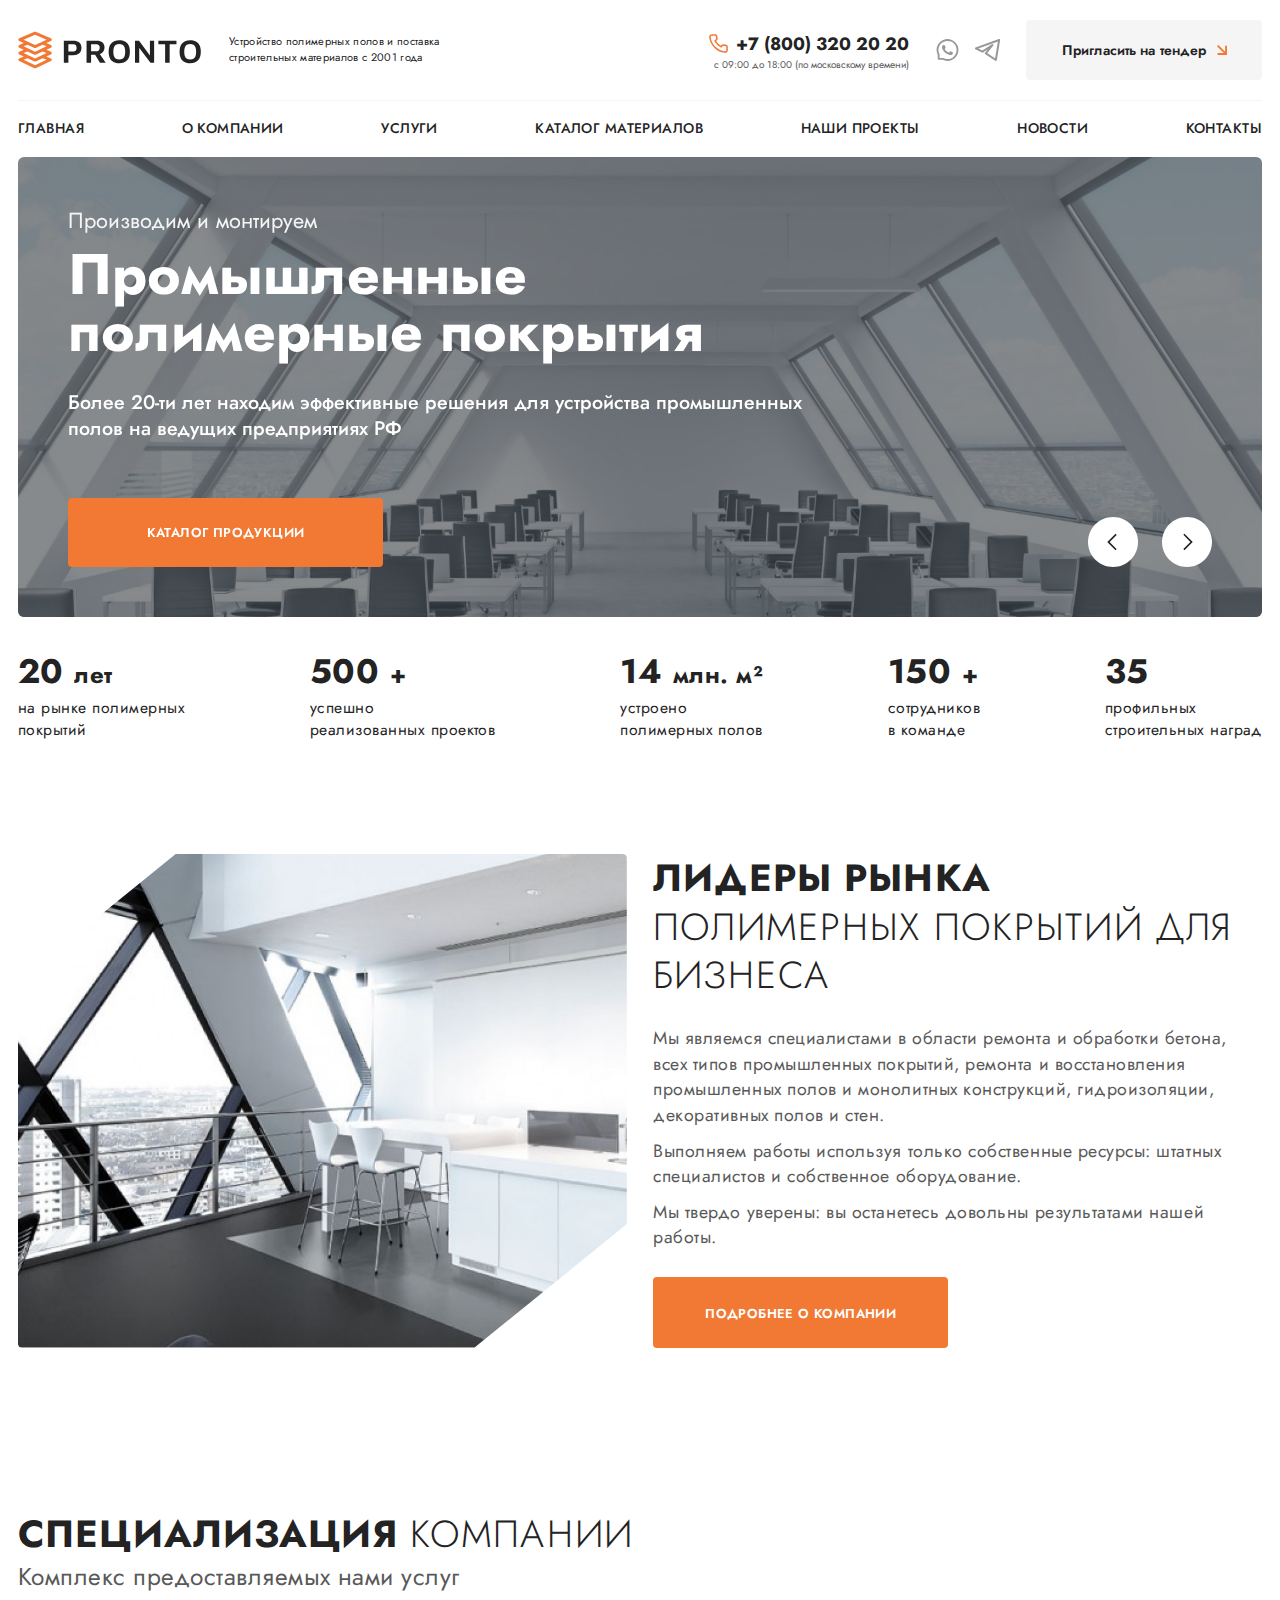
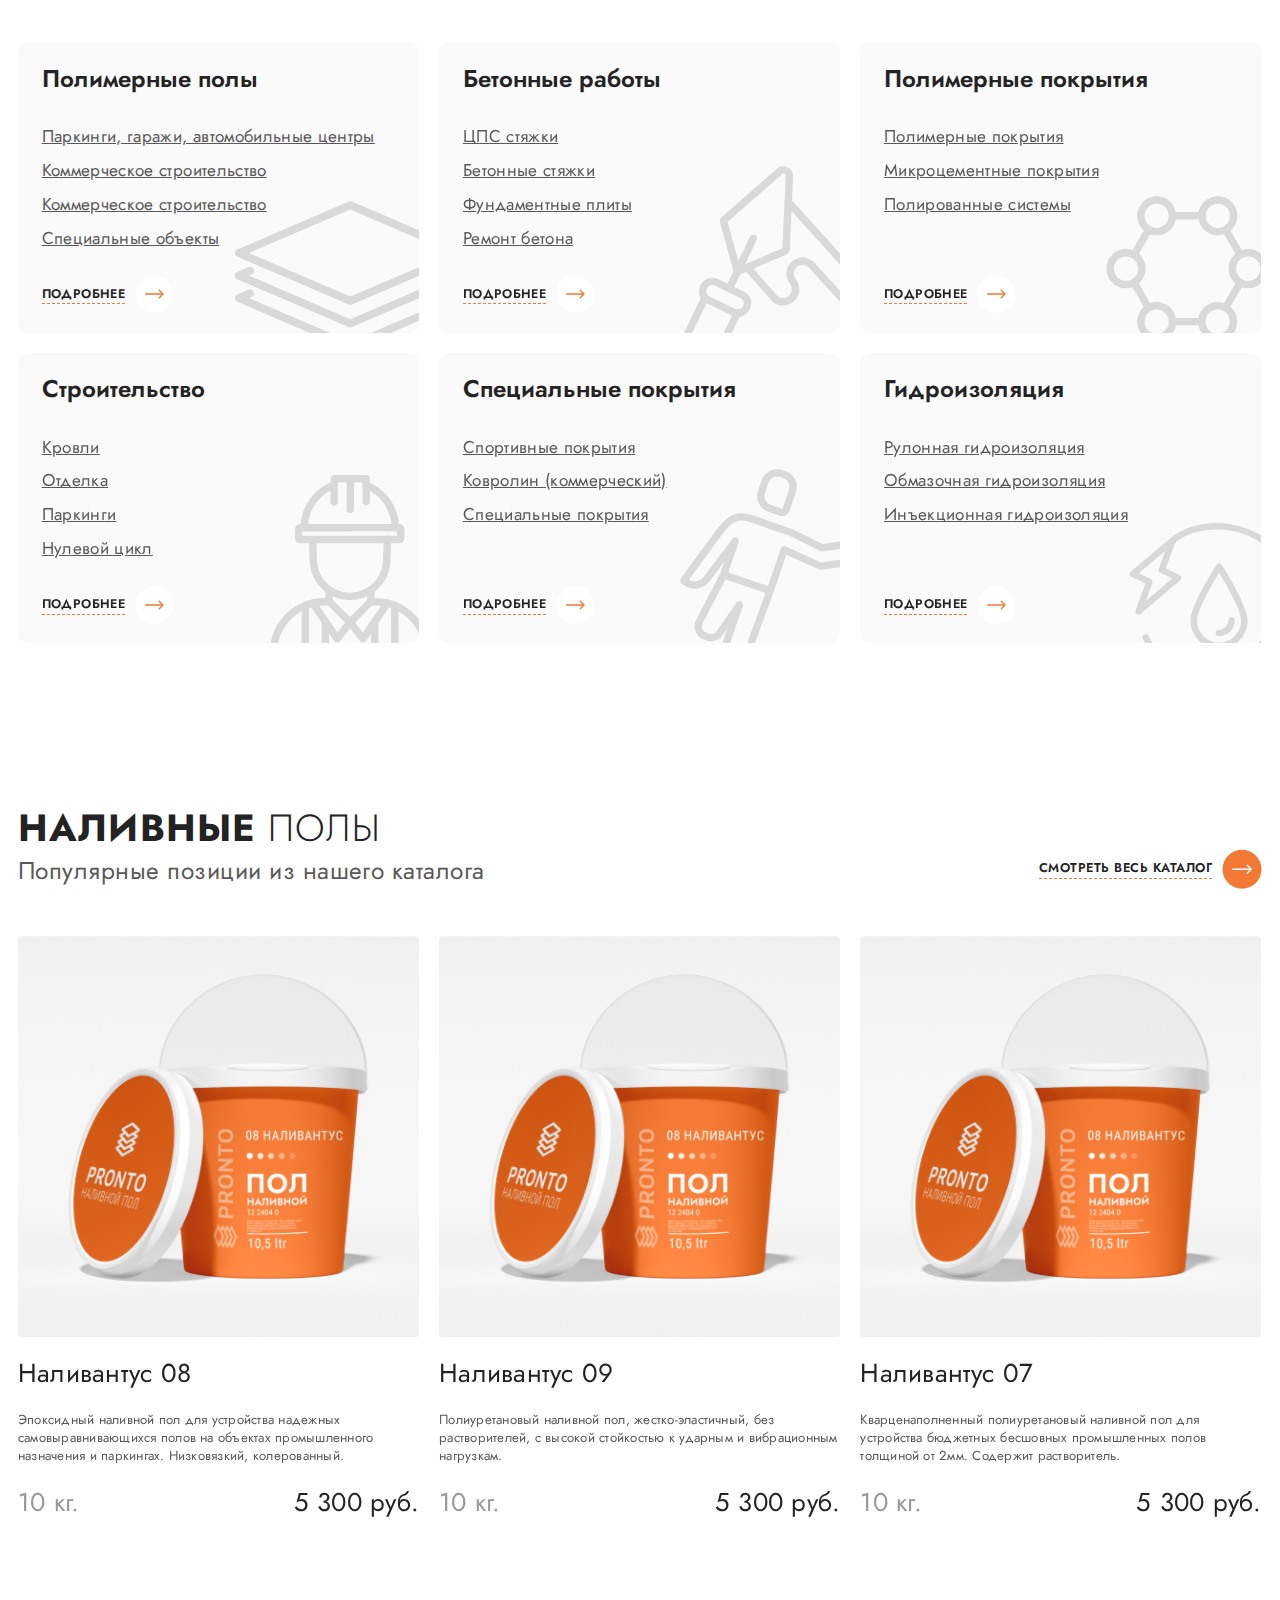
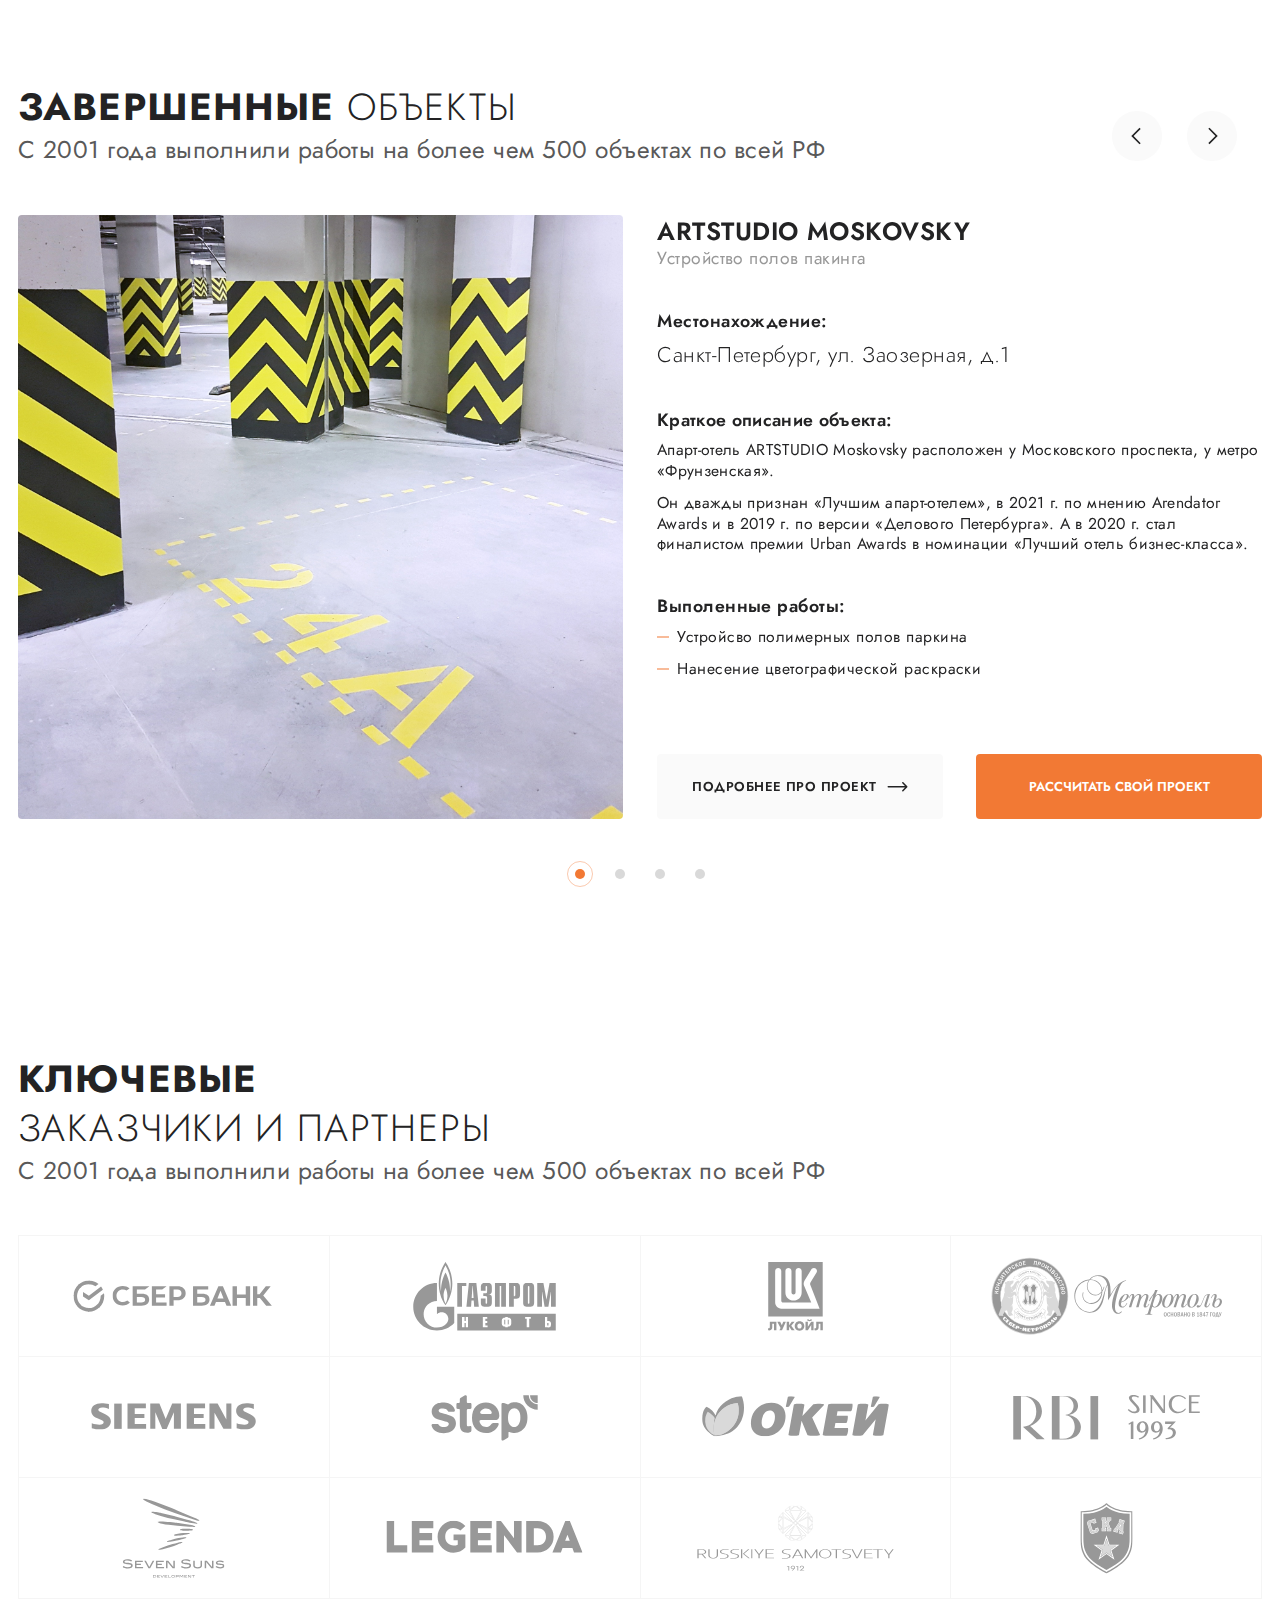
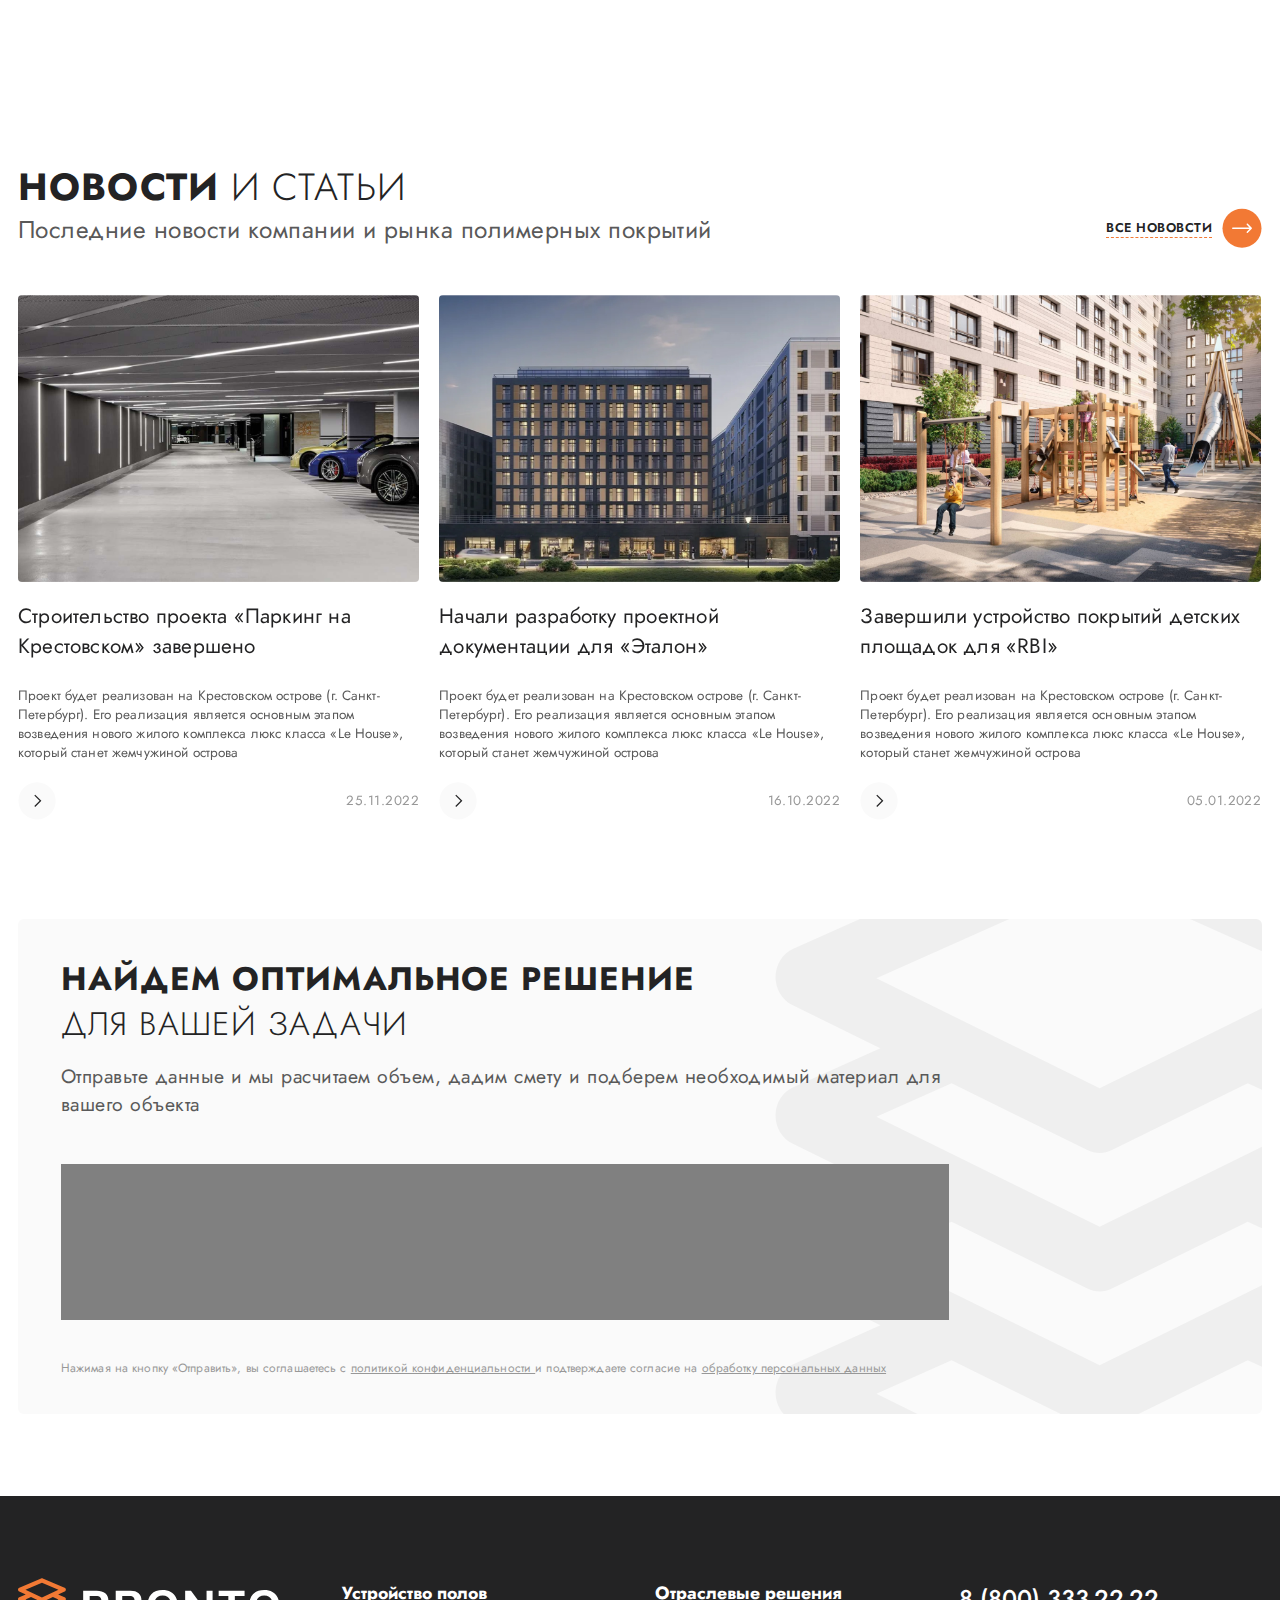
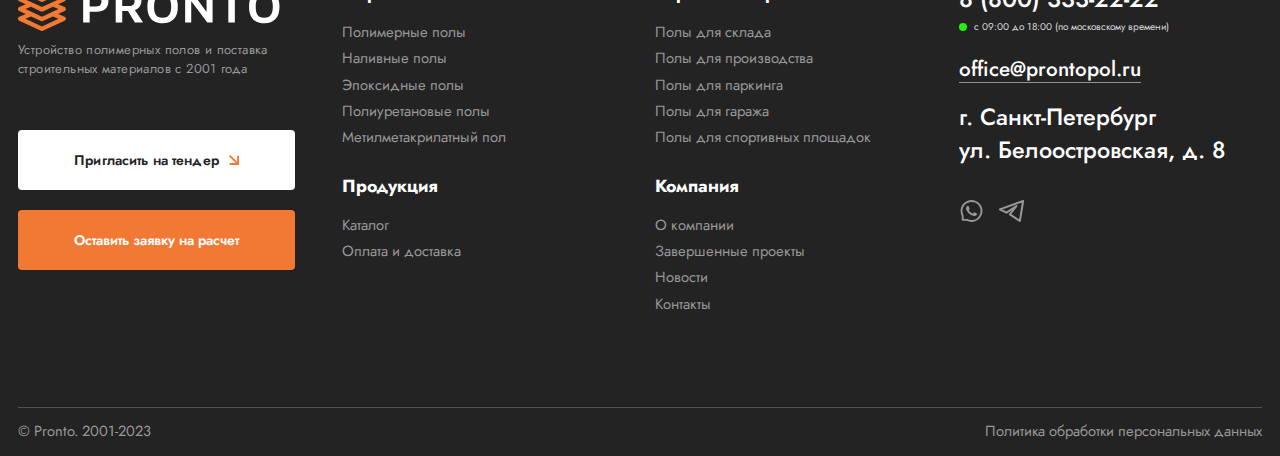
==== commit de758b4c: "Add files via upload" ====
--- a/index.html
+++ b/index.html
@@ -35,7 +35,7 @@
                      </div>
                      <div class="contacts__block">
                         <div class="contacts__phone-box">
-                           <a class="contacts__phone" href="tel:+78003202020">
+                           <a class="contacts__phone" href="tel:78003202020">
                               <svg class="contacts__phone-img" width="25" height="25" viewBox="0 0 25 25" fill="none"
                                  xmlns="http://www.w3.org/2000/svg">
                                  <g clip-path="url(#clip0_1456_18)">
@@ -1324,15 +1324,199 @@
 
       </main>
 
-
       <footer class="footer">
          <div class="container">
             <div class="footer__inner">
-               fhgfhh
+               <ul class="footer__list">
+                  <li class="footer__item footer__item-info">
+                     <div class="footer__item-body">
+                        <a class="footer__logo" href="#">
+                           <img class="footer__logo-img" src="images/footer-logo.svg" alt="логотип">
+                        </a>
+                        <div class="footer__info-description">
+                           Устройство полимерных полов и поставка строительных материалов с 2001 года
+                        </div>
+                        <div class="footer__info-buttons">
+                           <button class="footer-tender__btn" data-popup="#tender">
+                              Пригласить на тендер
+                              <svg class="tender__btn-img" width="10" height="10" viewBox="0 0 10 10" fill="none"
+                                 xmlns="http://www.w3.org/2000/svg">
+                                 <path
+                                    d="M8.11933 6.79843L8.10372 0.632108L9.97639 0.636821L10 10L0.636822 9.97639L0.6321 8.10373L6.79851 8.11925L0 1.32081L1.32081 0L8.11933 6.79843Z"
+                                    fill="#F27934" />
+                              </svg>
+                           </button>
+                           <button class="calculate__btn footer-calculate__btn">
+                              Оставить заявку на расчет
+                           </button>
+                        </div>
+                     </div>
+                  </li>
+                  <li class="footer__item footer__item-navigation">
+                     <div class="navigation-item__top">
+                        <div class="footer__item-body block" data-spollers="380,max">
+                           <button class="footer__item-title block__title" data-spoller>
+                              Устройство полов
+                           </button>
+                           <nav class="footer__menu">
+                              <ul class="footer__menu-list">
+                                 <li class="footer-menu__list-item">
+                                    <a class="footer-menu__list-link" href="#">Полимерные полы</a>
+                                 </li>
+                                 <li class="footer-menu__list-item">
+                                    <a class="footer-menu__list-link" href="#">Наливные полы</a>
+                                 </li>
+                                 <li class="footer-menu__list-item">
+                                    <a class="footer-menu__list-link" href="#">Эпоксидные полы</a>
+                                 </li>
+                                 <li class="footer-menu__list-item">
+                                    <a class="footer-menu__list-link" href="#">Полиуретановые полы</a>
+                                 </li>
+                                 <li class="footer-menu__list-item">
+                                    <a class="footer-menu__list-link" href="#">Метилметакрилатный пол</a>
+                                 </li>
+                              </ul>
+                           </nav>
+                        </div>
+                     </div>
+                     <div class="navigation-item__bottom">
+                        <div class="footer__item-body block" data-spollers="380,max">
+                           <button class="footer__item-title block__title" data-spoller>
+                              Продукция
+                           </button>
+                           <nav class="footer__menu">
+                              <ul class="footer__menu-list">
+                                 <li class="footer-menu__list-item">
+                                    <a class="footer-menu__list-link" href="#">Каталог</a>
+                                 </li>
+                                 <li class="footer-menu__list-item">
+                                    <a class="footer-menu__list-link" href="#">Оплата и доставка</a>
+                                 </li>
+                              </ul>
+                           </nav>
+                        </div>
+                     </div>
+                  </li>
+                  <li class="footer__item footer__item-navigation">
+                     <div class="navigation-item__top">
+                        <div class="footer__item-body block" data-spollers="380,max">
+                           <button class="footer__item-title block__title" data-spoller>
+                              Отраслевые решения
+                           </button>
+                           <nav class="footer__menu">
+                              <ul class="footer__menu-list">
+                                 <li class="footer-menu__list-item">
+                                    <a class="footer-menu__list-link" href="#">Полы для склада</a>
+                                 </li>
+                                 <li class="footer-menu__list-item">
+                                    <a class="footer-menu__list-link" href="#">Полы для производства</a>
+                                 </li>
+                                 <li class="footer-menu__list-item">
+                                    <a class="footer-menu__list-link" href="#">Полы для паркинга</a>
+                                 </li>
+                                 <li class="footer-menu__list-item">
+                                    <a class="footer-menu__list-link" href="#">Полы для гаража</a>
+                                 </li>
+                                 <li class="footer-menu__list-item">
+                                    <a class="footer-menu__list-link" href="#">Полы для спортивных площадок</a>
+                                 </li>
+                              </ul>
+                           </nav>
+                        </div>
+                     </div>
+                     <div class="navigation-item__bottom">
+                        <div class="footer__item-body block" data-spollers="380,max">
+                           <button class="footer__item-title block__title" data-spoller>
+                              Компания
+                           </button>
+                           <nav class="footer__menu">
+                              <ul class="footer__menu-list">
+                                 <li class="footer-menu__list-item">
+                                    <a class="footer-menu__list-link" href="#">О компании</a>
+                                 </li>
+                                 <li class="footer-menu__list-item">
+                                    <a class="footer-menu__list-link" href="#">Завершенные проекты</a>
+                                 </li>
+                                 <li class="footer-menu__list-item">
+                                    <a class="footer-menu__list-link" href="#">Новости</a>
+                                 </li>
+                                 <li class="footer-menu__list-item">
+                                    <a class="footer-menu__list-link" href="#">Контакты</a>
+                                 </li>
+                              </ul>
+                           </nav>
+                        </div>
+                     </div>
+                  </li>
+                  <li class="footer__item footer__item-contacts">
+                     <div class="footer__item-body">
+                        <div class="footer__item-box item-phone__box">
+                           <a class="footer__phone" href="tel:88003332222">
+                              8 (800) 333-22-22
+                           </a>
+                           <p class="contacts__time">
+                              с 09:00 до 18:00 (по московскому времени)
+                           </p>
+                        </div>
+                        <div class="footer__item-box item-mail__box">
+                           <a class="footer__mail" href="mailto:office@prontopol.ru">
+                              office@prontopol.ru
+                           </a>
+                        </div>
+                        <div class="footer__item-box item-address__box">
+                           <address class="footer__address">
+                              г. Санкт-Петербург <br>
+                              ул. Белоостровская, д. 8
+                           </address>
+                        </div>
+                        <div class="footer__item-box item-social__box">
+                           <ul class="contacts__social-list">
+                              <li class="contacts__social-item">
+                                 <a class="contacts__social-link" href="#">
+                                    <svg class="social__img social__img-whatsapp" width="25" height="26"
+                                       viewBox="0 0 25 26" fill="none" xmlns="http://www.w3.org/2000/svg">
+                                       <path
+                                          d="M17.4189 15.146C17.1528 15.0093 15.8271 14.3599 15.5806 14.272C15.334 14.1792 15.1533 14.1353 14.9751 14.4087C14.7944 14.6797 14.2817 15.2827 14.1206 15.4658C13.9644 15.6465 13.8057 15.6685 13.5396 15.5342C11.9575 14.7432 10.9199 14.123 9.87744 12.3335C9.60156 11.8574 10.1533 11.8916 10.6685 10.8638C10.7563 10.6831 10.7124 10.5293 10.644 10.3926C10.5757 10.2559 10.0386 8.93262 9.81396 8.39307C9.59668 7.86816 9.37207 7.94141 9.2085 7.93164C9.05225 7.92187 8.87402 7.92188 8.69336 7.92188C8.5127 7.92188 8.22217 7.99023 7.97559 8.25635C7.729 8.52734 7.0332 9.1792 7.0332 10.5024C7.0332 11.8257 7.99756 13.1074 8.12939 13.2881C8.26611 13.4688 10.0264 16.1836 12.729 17.353C14.438 18.0903 15.1069 18.1538 15.9614 18.0269C16.4814 17.9487 17.5532 17.3774 17.7754 16.7451C17.9976 16.1152 17.9976 15.5757 17.9316 15.4634C17.8657 15.3438 17.6851 15.2754 17.4189 15.146Z"
+                                          fill="#989898" />
+                                       <path
+                                          d="M22.588 8.76172C22.0363 7.45068 21.2453 6.27393 20.237 5.26318C19.2287 4.25488 18.0519 3.46143 16.7384 2.91211C15.3956 2.34814 13.9699 2.0625 12.5001 2.0625H12.4513C10.9718 2.06982 9.53871 2.36279 8.19106 2.93896C6.88979 3.49561 5.72279 4.28662 4.72426 5.29492C3.72572 6.30322 2.94203 7.4751 2.40004 8.78125C1.83852 10.1338 1.55531 11.5718 1.56264 13.0513C1.56996 14.7456 1.97524 16.4277 2.73451 17.9316V21.6426C2.73451 22.2627 3.23744 22.7656 3.85756 22.7656H7.57094C9.07485 23.5249 10.757 23.9302 12.4513 23.9375H12.5026C13.965 23.9375 15.3834 23.6543 16.7189 23.1001C18.025 22.5557 19.1994 21.7744 20.2052 20.7759C21.2135 19.7773 22.007 18.6104 22.5612 17.3091C23.1373 15.9614 23.4303 14.5283 23.4376 13.0488C23.445 11.562 23.1569 10.1191 22.588 8.76172ZM18.8991 19.4551C17.1876 21.1494 14.9171 22.082 12.5001 22.082H12.4586C10.9865 22.0747 9.52406 21.7085 8.23256 21.02L8.02748 20.9102H4.58998V17.4727L4.48012 17.2676C3.79164 15.9761 3.42543 14.5137 3.41811 13.0415C3.40834 10.6074 4.33852 8.32227 6.04506 6.60107C7.74916 4.87988 10.027 3.92773 12.4611 3.91797H12.5026C13.7233 3.91797 14.9074 4.15478 16.0231 4.62354C17.112 5.08008 18.0885 5.73682 18.9284 6.57666C19.7658 7.41406 20.4249 8.39307 20.8815 9.48193C21.3551 10.6099 21.5919 11.8062 21.5871 13.0415C21.5724 15.4731 20.6178 17.751 18.8991 19.4551Z"
+                                          fill="#989898" />
+                                    </svg>
+                                 </a>
+                              </li>
+                              <li class="contacts__social-item">
+                                 <a class="contacts__social-link" href="#">
+                                    <svg class="social__img social__img-telegram" width="25" height="26"
+                                       viewBox="0 0 25 26" fill="none" xmlns="http://www.w3.org/2000/svg">
+                                       <g clip-path="url(#clip0_1456_29)">
+                                          <path
+                                             d="M24.1673 3L0.833984 11.3333L7.50065 14.6667L17.5007 8L10.834 16.3333L20.834 23L24.1673 3Z"
+                                             stroke="#989898" stroke-width="2" stroke-linejoin="round" />
+                                       </g>
+                                       <defs>
+                                          <clipPath id="clip0_1456_291">
+                                             <rect width="25" height="25" fill="white" transform="translate(0 0.5)" />
+                                          </clipPath>
+                                       </defs>
+                                    </svg>
+                                 </a>
+                              </li>
+                           </ul>
+                        </div>
+                     </div>
+                  </li>
+               </ul>
+               <div class="footer__copy">
+                  <div class="footer__copy-num">
+                     © Pronto. 2001-2023
+                  </div>
+                  <a class="footer__policy" href="#">
+                     Политика обработки персональных данных
+                  </a>
+               </div>
             </div>
          </div>
       </footer>
-
 
 
       <div class="hystmodal" id="tender" aria-hidden="true">
--- a/css/style.min.css
+++ b/css/style.min.css
@@ -1 +1 @@
-html{-webkit-box-sizing:border-box;box-sizing:border-box;height:100%}*,*::after,*::before{-webkit-box-sizing:inherit;box-sizing:inherit}ul[class],ol[class]{padding:0}body,h1,h2,h3,h4,h5,h6,p,ul[class],ol[class],li,figure,figcaption,blockquote,dl,dd{margin:0}ul[class]{list-style:none}img{max-width:100%;display:block}input,button,textarea,select{font:inherit}a{text-decoration:none}.slick-slider{position:relative;display:block;-webkit-box-sizing:border-box;box-sizing:border-box;-webkit-touch-callout:none;-webkit-user-select:none;-moz-user-select:none;-ms-user-select:none;user-select:none;-ms-touch-action:pan-y;touch-action:pan-y;-webkit-tap-highlight-color:transparent}.slick-list{position:relative;overflow:hidden;display:block;margin:0;padding:0}.slick-list:focus{outline:none}.slick-list.dragging{cursor:pointer;cursor:hand}.slick-slider .slick-track,.slick-slider .slick-list{-webkit-transform:translate3d(0, 0, 0);-ms-transform:translate3d(0, 0, 0);transform:translate3d(0, 0, 0)}.slick-track{position:relative;left:0;top:0;display:block;margin-left:auto;margin-right:auto}.slick-track:before,.slick-track:after{content:"";display:table}.slick-track:after{clear:both}.slick-loading .slick-track{visibility:hidden}.slick-slide{float:left;height:100%;min-height:1px;display:none}[dir="rtl"] .slick-slide{float:right}.slick-slide img{display:block}.slick-slide.slick-loading img{display:none}.slick-slide.dragging img{pointer-events:none}.slick-initialized .slick-slide{display:block}.slick-loading .slick-slide{visibility:hidden}.slick-vertical .slick-slide{display:block;height:auto;border:1px solid transparent}.slick-arrow.slick-hidden{display:none}.icon-menu{display:none;margin:0px;padding:0px;border:none;background-color:transparent;position:relative;-webkit-box-flex:0;-ms-flex:0 0 40px;flex:0 0 40px;height:20px;cursor:pointer;z-index:6;width:30px;margin-right:10px}.icon-menu span,.icon-menu::before,.icon-menu::after{-webkit-transition:all 0.3s ease 0s;-o-transition:all 0.3s ease 0s;transition:all 0.3s ease 0s;left:0px;position:absolute;width:100%;height:2px;border-radius:1px;background-color:#232324}.icon-menu span{width:25px;right:0;left:inherit}.icon-menu::before,.icon-menu::after{content:""}.icon-menu::before{top:0px}.icon-menu::after{bottom:0px}.icon-menu span{top:50%;-webkit-transform:scale(1) translate(0px, -50%);-ms-transform:scale(1) translate(0px, -50%);transform:scale(1) translate(0px, -50%)}.icon-menu.menu-open span{-webkit-transform:scale(0) translate(0px, -50%);-ms-transform:scale(0) translate(0px, -50%);transform:scale(0) translate(0px, -50%)}.menu-open.icon-menu::before{top:50%;-webkit-transform:rotate(-45deg) translate(0px, -50%);-ms-transform:rotate(-45deg) translate(0px, -50%);transform:rotate(-45deg) translate(0px, -50%)}.menu-open.icon-menu::after{bottom:45%;-webkit-transform:rotate(45deg) translate(0px, 50%);-ms-transform:rotate(45deg) translate(0px, 50%);transform:rotate(45deg) translate(0px, 50%)}.btn__up{background:rgba(82,82,82,0.8);border:1px solid #3a3a3a;color:#fff;line-height:50px;height:60px;width:60px;border-radius:50%;text-align:center;position:fixed;right:20px;bottom:50px;cursor:pointer;opacity:0;-webkit-transition:opacity 0.5s;-o-transition:opacity 0.5s;transition:opacity 0.5s;pointer-events:none;z-index:50;font-size:30px}.btn__up-open{opacity:1;pointer-events:all}.title__block-inner{display:-webkit-box;display:-ms-flexbox;display:flex;-webkit-box-align:end;-ms-flex-align:end;align-items:flex-end;-webkit-box-pack:justify;-ms-flex-pack:justify;justify-content:space-between;padding-bottom:50px}@media (max-width: 1336px){.title__block-inner{padding-bottom:calc(25px + 25 * ((100vw - 320px) / 1120))}}.title__block-text{letter-spacing:0.03em}.section__title{font-weight:300;font-size:2.5rem;line-height:1.3;text-transform:uppercase;letter-spacing:0.03em}@media (max-width: 1336px){.section__title{font-size:calc(24px + 16 * ((100vw - 320px) / 1120));line-height:calc(30.6px + 21.4 * ((100vw - 320px) / 1120))}}.section__title--bold{font-weight:700}.section__title-info{font-size:1.625rem;line-height:1.5;color:#595959}@media (max-width: 1336px){.section__title-info{font-size:calc(15px + 11 * ((100vw - 320px) / 1120));line-height:calc(21.75px + 17.25 * ((100vw - 320px) / 1120))}}.title__block-more{letter-spacing:0.03em}.title__block-link{display:-webkit-box;display:-ms-flexbox;display:flex;-webkit-box-align:center;-ms-flex-align:center;align-items:center;-webkit-transition:all 0.3s;-o-transition:all 0.3s;transition:all 0.3s}.title-link__text{font-weight:600;font-size:.8125rem;line-height:1.45;text-transform:uppercase;color:#232324;border-bottom:1px dashed #f27934;margin-right:10px;-webkit-transition:all 0.3s;-o-transition:all 0.3s;transition:all 0.3s}@media (max-width: 1336px){.title-link__text{font-size:calc(11px + 2 * ((100vw - 320px) / 1120));line-height:calc(15.95px + 2.9 * ((100vw - 320px) / 1120))}}.title__block-link:hover .title-link__text{color:#f27934;border-bottom:1px solid #f27934;-webkit-transition:all 0.3s;-o-transition:all 0.3s;transition:all 0.3s}.title-link__img{display:block}.title-link__img path{-webkit-transition:all 0.3s;-o-transition:all 0.3s;transition:all 0.3s}.title__block-link:hover .title-link__img path{fill:#f27934;-webkit-transition:all 0.3s;-o-transition:all 0.3s;transition:all 0.3s}.title-link__img-arrow{-webkit-transition:all 0.3s;-o-transition:all 0.3s;transition:all 0.3s}.title__block-link:hover .title-link__img-arrow{fill:#fff;-webkit-transition:all 0.3s;-o-transition:all 0.3s;transition:all 0.3s}.title-link__img-circle{-webkit-transition:all 0.3s;-o-transition:all 0.3s;transition:all 0.3s}.title__block-link:hover .title-link__img-circle{stroke:#f27934;-webkit-transition:all 0.3s;-o-transition:all 0.3s;transition:all 0.3s}.hystmodal__opened{position:fixed;right:0;left:0;overflow:hidden}.hystmodal__shadow{position:fixed;border:none;display:block;width:100%;top:0;bottom:0;right:0;left:0;overflow:hidden;pointer-events:none;z-index:98;opacity:0;-webkit-transition:opacity 0.15s ease;-o-transition:opacity 0.15s ease;transition:opacity 0.15s ease;background-color:black}.hystmodal__shadow--show{pointer-events:auto;opacity:0.6}.hystmodal{position:fixed;top:0;bottom:0;right:0;left:0;overflow:hidden;overflow-y:auto;-webkit-overflow-scrolling:touch;opacity:1;pointer-events:none;display:-webkit-box;display:-ms-flexbox;display:flex;-webkit-box-orient:vertical;-webkit-box-direction:normal;-ms-flex-flow:column nowrap;flex-flow:column nowrap;-webkit-box-pack:start;-ms-flex-pack:start;justify-content:flex-start;z-index:99;visibility:hidden}.hystmodal--active{opacity:1}.hystmodal--moved,.hystmodal--active{pointer-events:auto;visibility:visible}.hystmodal__wrap{-ms-flex-negative:0;flex-shrink:0;-webkit-box-flex:0;-ms-flex-positive:0;flex-grow:0;width:100%;min-height:100%;margin:auto;display:-webkit-box;display:-ms-flexbox;display:flex;-webkit-box-orient:vertical;-webkit-box-direction:normal;-ms-flex-flow:column nowrap;flex-flow:column nowrap;-webkit-box-align:center;-ms-flex-align:center;align-items:center;-webkit-box-pack:center;-ms-flex-pack:center;justify-content:center}.hystmodal__window{margin:50px 0;-webkit-box-sizing:border-box;box-sizing:border-box;-ms-flex-negative:0;flex-shrink:0;-webkit-box-flex:0;-ms-flex-positive:0;flex-grow:0;background:#fff;width:600px;max-width:100%;overflow:visible;-webkit-transition:opacity 0.2s ease 0s, -webkit-transform 0.2s ease 0s;transition:opacity 0.2s ease 0s, -webkit-transform 0.2s ease 0s;-o-transition:transform 0.2s ease 0s, opacity 0.2s ease 0s;transition:transform 0.2s ease 0s, opacity 0.2s ease 0s;transition:transform 0.2s ease 0s, opacity 0.2s ease 0s, -webkit-transform 0.2s ease 0s;-webkit-transform:scale(0.9);-ms-transform:scale(0.9);transform:scale(0.9);opacity:0}.hystmodal--active .hystmodal__window{-webkit-transform:scale(1);-ms-transform:scale(1);transform:scale(1);opacity:1}.hystmodal__close{position:absolute;z-index:10;top:0;right:-40px;display:block;width:30px;height:30px;background-color:transparent;background-position:center center;background-repeat:no-repeat;background-image:url("data:image/svg+xml,%3Csvg xmlns='http://www.w3.org/2000/svg' viewBox='0 0 24 24'%3E%3Cpath fill='%23fff' stroke='%23fff' stroke-linecap='square' stroke-miterlimit='50' stroke-width='2' d='M22 2L2 22'/%3E%3Cpath fill='none' stroke='%23fff' stroke-linecap='square' stroke-miterlimit='50' stroke-width='2' d='M2 2l20 20'/%3E%3C/svg%3E");background-size:100% 100%;border:none;font-size:0;cursor:pointer;outline:none}.hystmodal__close:focus{outline:2px dotted #afb3b9;outline-offset:2px}@media all and (max-width: 767px){.hystmodal__close{top:10px;right:10px;width:24px;height:24px;background-image:url("data:image/svg+xml,%3Csvg xmlns='http://www.w3.org/2000/svg' viewBox='0 0 24 24'%3E%3Cpath fill='%23fff' stroke='%23111' stroke-linecap='square' stroke-miterlimit='50' stroke-width='2' d='M22 2L2 22'/%3E%3Cpath fill='none' stroke='%23111' stroke-linecap='square' stroke-miterlimit='50' stroke-width='2' d='M2 2l20 20'/%3E%3C/svg%3E")}.hystmodal__window{margin:0}}.header{background-color:#fff}.header__top{padding-top:20px;padding-bottom:20px}@media (max-width: 767px){.header__top{padding-top:10px;padding-bottom:10px}}.header__top-inner{display:-webkit-box;display:-ms-flexbox;display:flex;-webkit-box-align:center;-ms-flex-align:center;align-items:center;-webkit-box-pack:justify;-ms-flex-pack:justify;justify-content:space-between}.logo__block{display:-webkit-box;display:-ms-flexbox;display:flex;-webkit-box-align:center;-ms-flex-align:center;align-items:center}.logo{display:block}.logo__img{display:block;width:193px;height:40px}@media (max-width: 1336px){.logo__img{width:calc(140px + 53 * ((100vw - 320px) / 1120));height:calc(28px + 12 * ((100vw - 320px) / 1120))}}.logo__deacription{font-size:.6875rem;line-height:1.45;letter-spacing:0.03em;color:#232324;max-width:217px;margin-left:30px}@media (max-width: 1336px){.logo__deacription{margin-left:calc(0px + 30 * ((100vw - 320px) / 1120))}}@media (max-width: 992px){.logo__deacription{display:none}}.contacts__block{display:-webkit-box;display:-ms-flexbox;display:flex;-webkit-box-align:center;-ms-flex-align:center;align-items:center;margin-left:10px}@media (max-width: 767px){.contacts__block{margin-left:auto}}.contacts__phone{display:-webkit-box;display:-ms-flexbox;display:flex;-webkit-box-align:center;-ms-flex-align:center;align-items:center;font-weight:700;font-size:1.125rem;line-height:1.45;color:#232324;margin-bottom:3px;-webkit-transition:color 0.3s;-o-transition:color 0.3s;transition:color 0.3s}.contacts__phone:hover{color:#f27934;-webkit-transition:color 0.3s;-o-transition:color 0.3s;transition:color 0.3s}@media (max-width: 767px){.contacts__phone{display:none}}.contacts__phone-img{display:block;margin-right:5px}.phone__time{font-size:.625rem;line-height:1;text-align:right;color:#595959}@media (max-width: 767px){.phone__time{display:none}}.contacts__phone-mobile{display:none}@media (max-width: 767px){.contacts__phone-mobile{display:block}}.phone-mobile__img{display:block}.contacts__social-box{margin-left:30px;margin-right:30px}@media (max-width: 1336px){.contacts__social-box{margin-left:calc(5px + 25 * ((100vw - 320px) / 1120));margin-right:calc(5px + 25 * ((100vw - 320px) / 1120))}}@media (max-width: 767px){.contacts__social-box{margin-left:15px;margin-right:15px}}@media (max-width: 390px){.contacts__social-box{display:none}}.contacts__social-list{display:-webkit-box;display:-ms-flexbox;display:flex;-webkit-box-align:center;-ms-flex-align:center;align-items:center;gap:15px}.social__img{display:block}.social__img-whatsapp:hover path{-webkit-transition:all 0.3s;-o-transition:all 0.3s;transition:all 0.3s}.social__img-whatsapp:hover path{fill:#f27934;-webkit-transition:all 0.3s;-o-transition:all 0.3s;transition:all 0.3s}.social__img-telegram path{-webkit-transition:stroke 0.3s;-o-transition:stroke 0.3s;transition:stroke 0.3s}.social__img-telegram:hover path{stroke:#f27934;-webkit-transition:stroke 0.3s;-o-transition:stroke 0.3s;transition:stroke 0.3s}.tender__btn{border:none;display:-webkit-box;display:-ms-flexbox;display:flex;-webkit-box-align:center;-ms-flex-align:center;align-items:center;-webkit-box-pack:center;-ms-flex-pack:center;justify-content:center;font-weight:600;font-size:.875rem;line-height:1.45;letter-spacing:0.01em;color:#232324;background:#f5f5f5;border-radius:4px;padding:20px 20px 20px 20px;cursor:pointer;width:239px;-webkit-transition:all 0.3s;-o-transition:all 0.3s;transition:all 0.3s}.tender__btn:hover{color:#f5f5f5;background:#f27934;-webkit-transition:all 0.3s;-o-transition:all 0.3s;transition:all 0.3s}.tender__btn-img path{-webkit-transition:all 0.3s;-o-transition:all 0.3s;transition:all 0.3s}.tender__btn:hover .tender__btn-img path{fill:#232324;-webkit-transition:all 0.3s;-o-transition:all 0.3s;transition:all 0.3s}@media (max-width: 1336px){.tender__btn{width:calc(215px + 24 * ((100vw - 320px) / 1120))}}@media (max-width: 620px){.tender__btn{display:none}}.tender__btn-img{display:block;margin-left:10px}.header__navigation{padding-top:15px;padding-bottom:18px;border-top:1px solid #f5f5f5}@media (max-width: 767px){.header__navigation{padding:0;border-top:none}}.menu__list{display:-webkit-box;display:-ms-flexbox;display:flex;-webkit-box-align:center;-ms-flex-align:center;align-items:center;-webkit-box-pack:justify;-ms-flex-pack:justify;justify-content:space-between}@media (max-width: 767px){.menu__list{position:absolute;left:0px;right:0px;top:0px;background-color:#ccc;display:block;text-align:left;-webkit-transform:translateX(-150%);-ms-transform:translateX(-150%);transform:translateX(-150%);-webkit-transition:all 0.5s;-o-transition:all 0.5s;transition:all 0.5s;z-index:5;overflow:auto;width:100%;height:100%;min-height:100vh}.menu__list.menu__list--active{-webkit-transform:translateX(0%);-ms-transform:translateX(0%);transform:translateX(0%);-webkit-transition:all 0.3s;-o-transition:all 0.3s;transition:all 0.3s}.icon-menu{display:block;margin:0px 0px 0px 15px}}.menu__list-link{font-weight:500;font-size:.875rem;line-height:1.2;letter-spacing:0.03em;text-transform:uppercase;color:#232324;position:relative;overflow:hidden;-webkit-transition:all 0.3s;-o-transition:all 0.3s;transition:all 0.3s}.menu__list-link:after{position:absolute;-webkit-transition:all 0.3s;-o-transition:all 0.3s;transition:all 0.3s;content:"";width:0;left:50%;bottom:0;height:1px;background:#f27934}.menu__list-link:hover.menu__list-link:after{width:100%;left:0}.menu__list-link:hover{color:#f27934;-webkit-transition:all 0.3s;-o-transition:all 0.3s;transition:all 0.3s}@media (max-width: 767px){.container.header__slider-container{padding:0}}.header-slide{position:relative}.header-slide::before{position:absolute;content:"";top:0;left:0;width:100%;height:100%;background:#414649;opacity:0.63;border-radius:6px}@media (max-width: 767px){.header-slide::before{border-radius:0px}}.header-slide__body{position:absolute;top:0;left:0;right:0;bottom:0;padding:50px}@media (max-width: 767px){.header-slide__body{padding:40px 18px 40px 18px}}.header-slide__content{display:-webkit-box;display:-ms-flexbox;display:flex;-webkit-box-orient:vertical;-webkit-box-direction:normal;-ms-flex-direction:column;flex-direction:column;-webkit-box-pack:justify;-ms-flex-pack:justify;justify-content:space-between;height:100%;color:#fff;max-width:750px}.header-slide__description{font-size:1.375rem;line-height:1.31;color:#f5f5f5;margin-bottom:10px}@media (max-width: 1336px){.header-slide__description{font-size:calc(20px + 2 * ((100vw - 320px) / 1120));line-height:calc(26.2px + 2.62 * ((100vw - 320px) / 1120))}}.header-slide__title{font-weight:700;font-size:3.75rem;line-height:1;margin-bottom:30px}@media (max-width: 1336px){.header-slide__title{font-size:calc(41px + 19 * ((100vw - 320px) / 1120))}}@media (max-width: 375px){.header-slide__title{font-size:39px}}@media (max-width: 350px){.header-slide__title{font-size:35px}}.header-slide__info{font-weight:500;font-size:1.25rem;line-height:1.31;margin-bottom:auto}@media (max-width: 1336px){.header-slide__info{font-size:calc(18px + 2 * ((100vw - 320px) / 1120));line-height:calc(23.58px + 2.62 * ((100vw - 320px) / 1120))}}.header-slide__btn{font-weight:600;font-size:.8125rem;line-height:1.45;display:-webkit-box;display:-ms-flexbox;display:flex;-webkit-box-align:center;-ms-flex-align:center;align-items:center;-webkit-box-pack:center;-ms-flex-pack:center;justify-content:center;letter-spacing:0.03em;text-transform:uppercase;color:#ffffff;background:#f27934;border-radius:4px;padding:26px 0px 24px 0px;max-width:315px;-webkit-transition:all 0.3s;-o-transition:all 0.3s;transition:all 0.3s}.header-slide__btn:hover{color:#f27934;background:#f5f5f5;-webkit-transition:all 0.3s;-o-transition:all 0.3s;transition:all 0.3s}@media (max-width: 767px){.header-slide__btn{max-width:100%}}.header-slide__img{width:100%;height:460px;-o-object-fit:cover;object-fit:cover;border-radius:6px}@media (max-width: 767px){.header-slide__img{border-radius:0px;height:463px}}.header-slide-pagination{display:none}@media (max-width: 767px){.header-slide-pagination{position:absolute;display:-webkit-box;display:-ms-flexbox;display:flex;-webkit-box-pack:end;-ms-flex-pack:end;justify-content:flex-end;-webkit-box-align:center;-ms-flex-align:center;align-items:center;margin-bottom:4px}.header-slide-pagination .swiper-pagination-bullet{position:relative;width:7px;height:7px;background:rgba(255,255,255,0.5);opacity:1;border-radius:50%;cursor:pointer}.header-slide-pagination .swiper-pagination-bullet-active{background:#ffffff;width:7px;height:7px;border-radius:50%;position:relative}.header-slide-pagination .swiper-pagination-bullet-active::before{position:absolute;content:"";width:15px;height:15px;border-radius:50%;border:0.9px solid rgba(255,255,255,0.3);top:-4px;left:-4px}.header-slide-pagination.swiper-pagination-horizontal.swiper-pagination-bullets .swiper-pagination-bullet{margin-left:8.5px;margin-right:8.5px;right:12px}}.header-slide__button-prev::after,.header-slide__button-next::after{font-size:0}.header-slide__button-next,.header-slide__button-prev{width:50px;height:50px;position:absolute;top:inherit;bottom:50px}.header-slide__button-prev{left:inherit;right:124px}.header-slide__button-next{right:50px}@media (max-width: 767px){.header-slide__button-next,.header-slide__button-prev{display:none}}.header-slide__btn-img path{-webkit-transition:all 0.3s;-o-transition:all 0.3s;transition:all 0.3s}.header-slide__btn-img:hover path{fill:#f27934;-webkit-transition:all 0.3s;-o-transition:all 0.3s;transition:all 0.3s}.header-slide__btn-arrow{-webkit-transition:all 0.3s;-o-transition:all 0.3s;transition:all 0.3s}.header-slide__btn-img:hover .header-slide__btn-arrow{fill:#fff;-webkit-transition:all 0.3s;-o-transition:all 0.3s;transition:all 0.3s}.benefits{margin-top:30px;margin-bottom:30px}@media (max-width: 525px){.benefits{margin-top:40px;margin-bottom:35px}}.benefits__title{display:none}@media (max-width: 525px){.benefits__inner{padding:0px 10px 0px 10px}}.benefits__list{display:-webkit-box;display:-ms-flexbox;display:flex;-webkit-box-align:center;-ms-flex-align:center;align-items:center;-webkit-box-pack:justify;-ms-flex-pack:justify;justify-content:space-between;gap:20px}@media (max-width: 992px){.benefits__list{-webkit-box-align:start;-ms-flex-align:start;align-items:flex-start}}@media (max-width: 992px){.benefits__list{-ms-flex-wrap:wrap;flex-wrap:wrap;gap:15px}}@media (max-width: 390px){.benefits__list{gap:20px}}.benefits__item{letter-spacing:0.03em}@media (max-width: 992px){.benefits__item:last-child{display:none}}@media (max-width: 650px){.benefits__item{-webkit-box-flex:0;-ms-flex:0 1 calc(50% - 35px);flex:0 1 calc(50% - 35px)}}.benefits__num{font-weight:700;font-size:2.125rem;line-height:1.45}@media (max-width: 385px){.benefits__num{font-size:1.6875rem}}.benefits__num-small{font-size:1.5rem}@media (max-width: 390px){.benefits__num-small{font-size:1.3875rem}}@media (max-width: 385px){.benefits__num-small{font-size:1.0625rem}}.benefits__text{font-size:1rem;line-height:1.45}@media (max-width: 1336px){.benefits__text{font-size:calc(14px + 2 * ((100vw - 320px) / 1120));line-height:calc(20.3px + 2.9 * ((100vw - 320px) / 1120))}}.leader{padding-top:90px;padding-bottom:90px}@media (max-width: 1336px){.leader{padding-top:calc(30px + 60 * ((100vw - 320px) / 1120));padding-bottom:calc(30px + 60 * ((100vw - 320px) / 1120))}}.leader__inner{display:-ms-grid;display:grid;-ms-grid-columns:1fr 1fr;grid-template-columns:1fr 1fr;gap:30px}@media (max-width: 1336px){.leader__inner{gap:calc(5px + 25 * ((100vw - 320px) / 1120))}}@media (max-width: 767px){.leader__inner{-ms-grid-columns:auto;grid-template-columns:auto;gap:0px}}@media (max-width: 767px){.leader__pictures-block{margin-bottom:30px}}.leader__pictures{display:block;position:relative;padding:0px 0px 81.14920634920635% 0px;-webkit-clip-path:polygon(26% 0, 100% 0, 100% 75%, 75% 100%, 0 100%, 0 26%);clip-path:polygon(26% 0, 100% 0, 100% 75%, 75% 100%, 0 100%, 0 26%)}@media (max-width: 390px){.leader__pictures{padding:0px 0px 73.78248587570621% 0px}}.leader__img{position:absolute;-o-object-fit:cover;object-fit:cover;width:100%;height:100%;top:0;left:0;border-radius:4px}.leader__content-inner{display:-webkit-box;display:-ms-flexbox;display:flex;-webkit-box-orient:vertical;-webkit-box-direction:normal;-ms-flex-direction:column;flex-direction:column;-webkit-box-pack:justify;-ms-flex-pack:justify;justify-content:space-between;height:100%}.leader__title{max-width:580px}.leader-title__block-inner{padding:0}ul.leader__content-list{padding:25px 0px 25px 0px}.leader__content-item{margin-bottom:10px}.leader__content-item:last-child{margin-bottom:0}.leader__content-text{font-size:1.125rem;line-height:1.45;letter-spacing:0.03em;color:#595959}@media (max-width: 1336px){.leader__content-text{font-size:calc(16px + 2 * ((100vw - 320px) / 1120));line-height:calc(22.2px + 3.9 * ((100vw - 320px) / 1120))}}@media (max-width: 767px){.leader__content-text{color:#232324}}.leader__content-btn{display:-webkit-box;display:-ms-flexbox;display:flex;-webkit-box-align:center;-ms-flex-align:center;align-items:center;-webkit-box-pack:center;-ms-flex-pack:center;justify-content:center;font-weight:600;font-size:.8125rem;line-height:1.45;letter-spacing:0.03em;text-transform:uppercase;color:#ffffff;background:#f27934;border-radius:4px;padding:27px 25px 23px 25px;max-width:295px;border:1px solid transparent;-webkit-transition:all 0.3s;-o-transition:all 0.3s;transition:all 0.3s}.leader__content-btn:hover{color:#f27934;background:#f5f5f5;border:1px solid #f27934;-webkit-transition:all 0.3s;-o-transition:all 0.3s;transition:all 0.3s}@media (max-width: 767px){.leader__content-btn{max-width:100%}}.specialty{padding-top:90px;padding-bottom:90px}@media (max-width: 1336px){.specialty{padding-top:calc(30px + 60 * ((100vw - 320px) / 1120));padding-bottom:calc(20px + 70 * ((100vw - 320px) / 1120))}}@media (max-width: 767px){.container.specialty__container{padding-right:0}}@media (max-width: 767px){.specialty__slider{padding-bottom:40px}}.specialty__items{display:-webkit-box;display:-ms-flexbox;display:flex;-ms-flex-wrap:wrap;flex-wrap:wrap;gap:20px}@media (max-width: 1200px){.specialty__items{gap:15px}}@media (max-width: 767px){.specialty__items{gap:0;-ms-flex-wrap:nowrap;flex-wrap:nowrap}}.specialty__item{-webkit-box-flex:0;-ms-flex:0 1 calc(33.333% - 13.5px);flex:0 1 calc(33.333% - 13.5px);height:auto;background:#fafafa;border-radius:10px;position:relative}@media (max-width: 1200px){.specialty__item{-webkit-box-flex:0;-ms-flex:0 1 calc(33.333% - 10px);flex:0 1 calc(33.333% - 10px)}}@media (max-width: 992px){.specialty__item{-webkit-box-flex:0;-ms-flex:0 1 calc(50% - 8px);flex:0 1 calc(50% - 8px)}}@media (max-width: 767px){.specialty__item{-webkit-box-flex:0;-ms-flex:none;flex:none;overflow:hidden}}.specialty__item::before{position:absolute;content:"";background-repeat:no-repeat;background-size:100%;background-position:100% 100%;right:0;bottom:0;pointer-events:none}@media (max-width: 1200px){.specialty__item::before{background-size:90%}}@media (max-width: 425px){.specialty__item::before{background-size:70%;bottom:-20px}}.specialty__item-one::before{background-image:url("../images/slider/specialty__slider/specialty-img-01.svg");width:185px;height:140px}.specialty__item-two::before{background-image:url("../images/slider/specialty__slider/specialty-img-02.svg");width:168px;height:215px}.specialty__item-three::before{background-image:url("../images/slider/specialty__slider/specialty-img-03.svg");width:155px;height:140px}.specialty__item-four::before{background-image:url("../images/slider/specialty__slider/specialty-img-04.svg");width:150px;height:190px}.specialty__item-five::before{background-image:url("../images/slider/specialty__slider/specialty-img-05.svg");width:160px;height:180px}.specialty__item-six::before{background-image:url("../images/slider/specialty__slider/specialty-img-06.svg");width:178px;height:180px}.specialty__item-block{display:-webkit-box;display:-ms-flexbox;display:flex;-webkit-box-orient:vertical;-webkit-box-direction:normal;-ms-flex-direction:column;flex-direction:column;height:100%}.specialty-item-block__body{padding:20px 26px 20px 26px;display:-webkit-box;display:-ms-flexbox;display:flex;-webkit-box-orient:vertical;-webkit-box-direction:normal;-ms-flex-direction:column;flex-direction:column;-webkit-box-flex:1;-ms-flex:1 1 auto;flex:1 1 auto}@media (max-width: 1336px){.specialty-item-block__body{padding-top:calc(10px + 10 * ((100vw - 320px) / 1120));padding-bottom:calc(10px + 10 * ((100vw - 320px) / 1120));padding-left:calc(10px + 16 * ((100vw - 320px) / 1120));padding-right:calc(10px + 16 * ((100vw - 320px) / 1120))}}@media (max-width: 767px){.specialty-item-block__body{padding:20px 26px 20px 26px}}.specialty-item-block__title{font-weight:600;font-size:1.5625rem;line-height:1.45;color:#232324;margin-bottom:30px}@media (max-width: 1336px){.specialty-item-block__title{font-size:calc(19px + 6 * ((100vw - 320px) / 1120));line-height:calc(27.55px + 8.7 * ((100vw - 320px) / 1120));margin-bottom:calc(20px + 10 * ((100vw - 320px) / 1120))}}.specialty-item-block__text{margin-bottom:25px;-webkit-box-flex:1;-ms-flex:1 1 auto;flex:1 1 auto}.specialty-text__list{position:relative}.specialty-text__item{margin-bottom:10px}@media (max-width: 1336px){.specialty-text__item{margin-bottom:calc(2px + 8 * ((100vw - 320px) / 1120))}}.specialty-text__item:last-child{margin-bottom:0}.specialty-text__link{font-size:1.125rem;line-height:1.45;letter-spacing:0.03em;text-decoration-line:underline;color:#595959;-webkit-transition:color 0.3s;-o-transition:color 0.3s;transition:color 0.3s}.specialty-text__link:hover{color:#f27934;-webkit-transition:color 0.3s;-o-transition:color 0.3s;transition:color 0.3s}@media (max-width: 1336px){.specialty-text__link{font-size:calc(11.7px + 6.3 * ((100vw - 320px) / 1120));line-height:calc(17.4px + 8.7 * ((100vw - 320px) / 1120));letter-spacing:0.02em}}.specialty-item-block__btn{display:-webkit-box;display:-ms-flexbox;display:flex;-webkit-box-align:center;-ms-flex-align:center;align-items:center;position:relative;-webkit-transition:all 0.3s;-o-transition:all 0.3s;transition:all 0.3s;max-width:-webkit-min-content;max-width:-moz-min-content;max-width:min-content}.specialty-item-block__btn:hover .specialty__btn-text{color:#f27934;border-bottom:1px solid #f27934;-webkit-transition:all 0.3s;-o-transition:all 0.3s;transition:all 0.3s}.specialty__btn-img rect{-webkit-transition:all 0.3s;-o-transition:all 0.3s;transition:all 0.3s}.specialty-item-block__btn:hover .specialty__btn-img rect{fill:#f27934;-webkit-transition:all 0.3s;-o-transition:all 0.3s;transition:all 0.3s}.specialty__btn-img path{-webkit-transition:all 0.3s;-o-transition:all 0.3s;transition:all 0.3s}.specialty-item-block__btn:hover .specialty__btn-img path{fill:#fff;-webkit-transition:all 0.3s;-o-transition:all 0.3s;transition:all 0.3s}.specialty__btn-text{font-weight:600;font-size:.8125rem;line-height:1.45;letter-spacing:0.03em;text-transform:uppercase;color:#232324;border-bottom:1px dashed #f27934;margin-right:10px;-webkit-transition:all 0.3s;-o-transition:all 0.3s;transition:all 0.3s}@media (max-width: 1336px){.specialty__btn-text{font-size:calc(10px + 3 * ((100vw - 320px) / 1120));line-height:calc(14.5px + 4.35 * ((100vw - 320px) / 1120))}}.specialty__btn-img{width:40px;height:40px}@media (max-width: 1336px){.specialty__btn-img{width:calc(30px + 10 * ((100vw - 320px) / 1120));height:calc(30px + 10 * ((100vw - 320px) / 1120))}}.mastic-floors{padding-top:90px;padding-bottom:90px}@media (max-width: 1336px){.mastic-floors{padding-top:calc(30px + 60 * ((100vw - 320px) / 1120));padding-bottom:calc(30px + 60 * ((100vw - 320px) / 1120))}}@media (max-width: 767px){.news__block-link,.mastic-floors__block-link{-webkit-box-pack:center;-ms-flex-pack:center;justify-content:center;padding:20px 20px 20px 20px;background:#f5f5f5;border-radius:4px;margin-top:30px}}@media (max-width: 425px){.news__block-link,.mastic-floors__block-link{margin-top:23px}}@media (max-width: 767px){.news__link-text,.mastic-floors__link-text{border-bottom:none;margin:0}}@media (max-width: 767px){.news__img,.mastic-floors__img{display:none}}@media (max-width: 767px){.mastic-floors__slider{padding-bottom:40px}}.mastic-floors__items{display:-webkit-box;display:-ms-flexbox;display:flex;-ms-flex-wrap:wrap;flex-wrap:wrap;gap:20px}@media (max-width: 767px){.mastic-floors__items{gap:0;-ms-flex-wrap:nowrap;flex-wrap:nowrap}}.mastic-floors__item{-webkit-box-flex:0;-ms-flex:0 1 calc(33.333% - 13.5px);flex:0 1 calc(33.333% - 13.5px);height:auto;letter-spacing:0.015em}@media (max-width: 767px){.mastic-floors__item{-webkit-box-flex:0;-ms-flex:none;flex:none}}.mastic-floors__item-block{display:-webkit-box;display:-ms-flexbox;display:flex;-webkit-box-orient:vertical;-webkit-box-direction:normal;-ms-flex-direction:column;flex-direction:column;height:100%}.item-block__mastic-floors-pictures{display:block;position:relative;padding:0px 0px 100% 0px;overflow:hidden}.item-block__mastic-floors-images{-o-object-fit:cover;object-fit:cover;position:absolute;width:100%;height:100%;top:0;left:0;border-radius:4px;-webkit-transform:scale(1);-ms-transform:scale(1);transform:scale(1);-webkit-transition:-webkit-transform 0.3s;transition:-webkit-transform 0.3s;-o-transition:transform 0.3s;transition:transform 0.3s;transition:transform 0.3s, -webkit-transform 0.3s;will-change:transform;-webkit-transform-origin:center center;-ms-transform-origin:center center;transform-origin:center center}.item-block__mastic-floors-images:hover{-webkit-transform:scale(1.1);-ms-transform:scale(1.1);transform:scale(1.1);-webkit-transition:-webkit-transform 0.3s;transition:-webkit-transform 0.3s;-o-transition:transform 0.3s;transition:transform 0.3s;transition:transform 0.3s, -webkit-transform 0.3s;will-change:transform;-webkit-transform-origin:center center;-ms-transform-origin:center center;transform-origin:center center}.item-block__mastic-floors-body{display:-webkit-box;display:-ms-flexbox;display:flex;-webkit-box-orient:vertical;-webkit-box-direction:normal;-ms-flex-direction:column;flex-direction:column;-webkit-box-flex:1;-ms-flex:1 1 auto;flex:1 1 auto}.item-block__mastic-floors-title{font-size:1.75rem;line-height:1.45;color:#232324;margin:20px 0px 22px 0px;max-width:-webkit-max-content;max-width:-moz-max-content;max-width:max-content;-webkit-transition:color 0.3s;-o-transition:color 0.3s;transition:color 0.3s}.item-block__mastic-floors-title:hover{color:#f27934;-webkit-transition:color 0.3s;-o-transition:color 0.3s;transition:color 0.3s}@media (max-width: 1336px){.item-block__mastic-floors-title{font-size:calc(14px + 14 * ((100vw - 320px) / 1120));line-height:calc(20.3px + 20.3 * ((100vw - 320px) / 1120));margin-top:calc(5px + 15 * ((100vw - 320px) / 1120));margin-bottom:calc(5px + 15 * ((100vw - 320px) / 1120))}}.item-block__mastic-floors-text{font-size:.875rem;line-height:1.4;color:#595959;margin-bottom:22px;-webkit-box-flex:1;-ms-flex:1 1 auto;flex:1 1 auto}@media (max-width: 1336px){.item-block__mastic-floors-text{font-size:calc(8.5px + 5.5 * ((100vw - 320px) / 1120));line-height:calc(9.8px + 9.8 * ((100vw - 320px) / 1120));margin-bottom:calc(8px + 12 * ((100vw - 320px) / 1120))}}.item-block__mastic-floors-info{display:-webkit-box;display:-ms-flexbox;display:flex;-webkit-box-align:center;-ms-flex-align:center;align-items:center;-webkit-box-pack:justify;-ms-flex-pack:justify;justify-content:space-between}.mastic-floors__weight,.mastic-floors__price{font-size:1.75rem;line-height:1.45}@media (max-width: 1336px){.mastic-floors__weight,.mastic-floors__price{font-size:calc(12px + 16 * ((100vw - 320px) / 1120));line-height:calc(17.4px + 23.2 * ((100vw - 320px) / 1120))}}.mastic-floors__weight{color:#989898}.news-pagination,.specialty-pagination,.mastic-floors-pagination{display:none}@media (max-width: 767px){.news-pagination,.specialty-pagination,.mastic-floors-pagination{position:absolute;display:-webkit-box;display:-ms-flexbox;display:flex;-webkit-box-pack:center;-ms-flex-pack:center;justify-content:center;-webkit-box-align:center;-ms-flex-align:center;align-items:center;width:100%;margin-bottom:0px}}.news-pagination .swiper-pagination-bullet,.specialty-pagination .swiper-pagination-bullet,.mastic-floors-pagination .swiper-pagination-bullet{position:relative;width:7px;height:7px;background:#d9d9d9;opacity:1;border-radius:50%;cursor:pointer}.news-pagination .swiper-pagination-bullet-active,.specialty-pagination .swiper-pagination-bullet-active,.mastic-floors-pagination .swiper-pagination-bullet-active{background:#f27934;width:7px;height:7px;border-radius:50%;position:relative}.news-pagination .swiper-pagination-bullet-active::before,.specialty-pagination .swiper-pagination-bullet-active::before,.mastic-floors-pagination .swiper-pagination-bullet-active::before{position:absolute;content:"";width:15px;height:15px;border-radius:50%;border:0.9px solid rgba(242,121,52,0.99);top:-4px;left:-4px}.news-pagination.swiper-pagination-horizontal.swiper-pagination-bullets .swiper-pagination-bullet,.specialty-pagination.swiper-pagination-horizontal.swiper-pagination-bullets .swiper-pagination-bullet,.mastic-floors-pagination.swiper-pagination-horizontal.swiper-pagination-bullets .swiper-pagination-bullet{margin-left:7.5px;margin-right:7.5px}.completed{padding-top:90px;padding-bottom:90px}@media (max-width: 1336px){.completed{padding-top:calc(23px + 67 * ((100vw - 320px) / 1120));padding-bottom:calc(17px + 73 * ((100vw - 320px) / 1120))}}.completed__slider{padding-bottom:70px}@media (max-width: 525px){.completed__slider{padding-bottom:40px}}.completed__slide{height:auto}.completed__slide-body{display:-ms-grid;display:grid;-ms-grid-columns:1fr 1fr;grid-template-columns:1fr 1fr;gap:40px;height:100%}@media (max-width: 1336px){.completed__slide-body{gap:calc(0px + 40 * ((100vw - 320px) / 1120))}}@media (max-width: 767px){.completed__slide-body{gap:0px;display:-webkit-box;display:-ms-flexbox;display:flex;-webkit-box-orient:vertical;-webkit-box-direction:normal;-ms-flex-direction:column;flex-direction:column;height:100%}}.completed__slide-picture{display:block;position:relative;padding:0px 0px 100% 0px}.completed__slide-img{-o-object-fit:cover;object-fit:cover;position:absolute;width:100%;height:100%;top:0;left:0;border-radius:4px}.completed__slide-content{display:-webkit-box;display:-ms-flexbox;display:flex;-webkit-box-orient:vertical;-webkit-box-direction:normal;-ms-flex-direction:column;flex-direction:column;-webkit-box-pack:justify;-ms-flex-pack:justify;justify-content:space-between;height:100%}@media (max-width: 767px){.completed__slide-content{margin-top:10px}}.completed__box{padding-bottom:30px}.completed__box:last-child{padding-bottom:0px}@media (max-width: 1336px){.completed__box{padding-bottom:calc(0px + 30 * ((100vw - 320px) / 1120))}}@media (max-width: 767px){.completed__box{padding-bottom:30px}}.completed__name-box{letter-spacing:0.03em}.completed__name-title{font-weight:600;font-size:1.625rem;line-height:1.3}@media (max-width: 1336px){.completed__name-title{font-size:calc(20px + 6 * ((100vw - 320px) / 1120));line-height:calc(26px + 7.8 * ((100vw - 320px) / 1120))}}.completed__name-text{font-size:1.125rem;line-height:1.3;color:#989898}@media (max-width: 1336px){.completed__name-text{font-size:calc(14px + 4 * ((100vw - 320px) / 1120));line-height:calc(18.2px + 5.2 * ((100vw - 320px) / 1120))}}.completed__location-box{letter-spacing:0.03em}.completed__box-title{font-weight:600;font-size:1.125rem;line-height:1.3;margin-bottom:10px}@media (max-width: 1336px){.completed__box-title{font-size:calc(16px + 2 * ((100vw - 320px) / 1120));line-height:calc(20.8px + 2.6 * ((100vw - 320px) / 1120))}}@media (max-width: 1336px){.completed__box-title{margin-bottom:calc(0px + 10 * ((100vw - 320px) / 1120))}}@media (max-width: 767px){.completed__box-title{margin-bottom:10px}}.completed__text{-webkit-box-flex:1;-ms-flex:1 1 auto;flex:1 1 auto}.completed__location-text{font-weight:300;font-size:1.375rem;line-height:1.3}@media (max-width: 1336px){.completed__location-text{font-size:calc(18px + 4 * ((100vw - 320px) / 1120));line-height:calc(19.4px + 9.2 * ((100vw - 320px) / 1120))}}.completed__description-box{letter-spacing:0.02em}.completed__description-text{line-height:1.3}.completed__description-text+.completed__description-text{margin-top:12px}@media (max-width: 1336px){.completed__description-text{font-size:calc(14px + 2 * ((100vw - 320px) / 1120));line-height:calc(18.2px + 2.6 * ((100vw - 320px) / 1120))}}.completed__performed-box{letter-spacing:0.03em}.completed__performed-text{position:relative;line-height:1.4;padding-left:20px}.completed__performed-text+.completed__performed-text{margin-top:10px}@media (max-width: 1336px){.completed__performed-text{font-size:calc(14px + 2 * ((100vw - 320px) / 1120));line-height:calc(19.6px + 2.8 * ((100vw - 320px) / 1120))}}.completed__performed-text::before{position:absolute;content:" ";top:50%;left:0;width:12px;height:1px;background:#f27934;-webkit-transform:translate(0%, -50%);-ms-transform:translate(0%, -50%);transform:translate(0%, -50%)}.completed__buttons-box{display:-webkit-box;display:-ms-flexbox;display:flex;-webkit-box-align:center;-ms-flex-align:center;align-items:center;-webkit-box-pack:justify;-ms-flex-pack:justify;justify-content:space-between;letter-spacing:0.03em;margin-top:40px}@media (max-width: 1336px){.completed__buttons-box{margin-top:calc(0px + 40 * ((100vw - 320px) / 1120))}}@media (max-width: 767px){.completed__buttons-box{margin-top:10px}}@media (max-width: 998px){.completed__buttons-box{-webkit-box-orient:vertical;-webkit-box-direction:normal;-ms-flex-direction:column;flex-direction:column}}.more-project__btn,.calculate__btn{display:-webkit-box;display:-ms-flexbox;display:flex;-webkit-box-align:center;-ms-flex-align:center;align-items:center;-webkit-box-pack:center;-ms-flex-pack:center;justify-content:center;text-transform:uppercase;font-weight:600;font-size:.8125rem;line-height:1;padding:27px 0px 27px 0px;border-radius:4px;width:295px;-webkit-transition:all 0.3s;-o-transition:all 0.3s;transition:all 0.3s}@media (max-width: 1336px){.more-project__btn,.calculate__btn{padding-top:calc(20px + 7 * ((100vw - 320px) / 1120));padding-bottom:calc(20px + 7 * ((100vw - 320px) / 1120));width:calc(230px + 65 * ((100vw - 320px) / 1120))}}@media (max-width: 998px){.more-project__btn,.calculate__btn{width:100%}}@media (max-width: 767px){.more-project__btn,.calculate__btn{padding:28px 0px 28px 0px}}.more-project__btn{color:#232324;background:#fafafa;margin-right:15px}@media (max-width: 998px){.more-project__btn{margin-right:0px;margin-bottom:20px}}.more-project__btn:hover{background:#f27934;color:#fff;-webkit-transition:all 0.3s;-o-transition:all 0.3s;transition:all 0.3s}.more-project__img path{-webkit-transition:all 0.3s;-o-transition:all 0.3s;transition:all 0.3s}.more-project__btn:hover .more-project__img path{fill:#fff;-webkit-transition:all 0.3s;-o-transition:all 0.3s;transition:all 0.3s}.more-project__img{display:block;margin-left:10px}.calculate__btn{border:none;color:#ffffff;background:#f27934;cursor:pointer}.calculate__btn:hover{color:#232324;background:#fafafa;-webkit-transition:all 0.3s;-o-transition:all 0.3s;transition:all 0.3s}.completed-title__block-more{position:relative}@media (max-width: 998px){.completed-title__block-more{display:none}}.completed-buttons__box{position:absolute;bottom:35px;right:80px}.completed-button-prev::after,.completed-button-next::after{font-size:0}.completed-button-prev,.completed-button-next{width:50px;height:50px}.completed-button-prev{left:-70px}.completed-button-next{left:5px}.completed-button__img path{-webkit-transition:fill 0.3s;-o-transition:fill 0.3s;transition:fill 0.3s}.completed-button__img:hover path{fill:#f27934;-webkit-transition:fill 0.3s;-o-transition:fill 0.3s;transition:fill 0.3s}.completed-button__arrow{-webkit-transition:fill 0.3s;-o-transition:fill 0.3s;transition:fill 0.3s}.completed-button__img:hover .completed-button__arrow{fill:#fff;-webkit-transition:fill 0.3s;-o-transition:fill 0.3s;transition:fill 0.3s}.completed-pagination{position:absolute;display:-webkit-box;display:-ms-flexbox;display:flex;-webkit-box-pack:center;-ms-flex-pack:center;justify-content:center;-webkit-box-align:center;-ms-flex-align:center;align-items:center;width:100%;margin-bottom:0px}.completed-pagination .swiper-pagination-bullet{position:relative;width:10px;height:10px;background:#d9d9d9;opacity:1;border-radius:50%;cursor:pointer}@media (max-width: 525px){.completed-pagination .swiper-pagination-bullet{width:7px;height:7px}}.completed-pagination .swiper-pagination-bullet-active{background:#f27934;width:10px;height:10px;border-radius:50%;position:relative}@media (max-width: 525px){.completed-pagination .swiper-pagination-bullet-active{width:7px;height:7px}}.completed-pagination .swiper-pagination-bullet-active::before{position:absolute;content:"";width:26px;height:26px;border-radius:50%;border:0.9px solid rgba(242,121,52,0.4);top:-8px;left:-8px}@media (max-width: 525px){.completed-pagination .swiper-pagination-bullet-active::before{width:15px;height:15px;top:-4px;left:-4px}}.completed-pagination.swiper-pagination-horizontal.swiper-pagination-bullets .swiper-pagination-bullet{margin-left:15px;margin-right:15px}@media (max-width: 525px){.completed-pagination.swiper-pagination-horizontal.swiper-pagination-bullets .swiper-pagination-bullet{margin-left:7.5px;margin-right:7.5px}}.partners{padding-top:95px;padding-bottom:90px}@media (max-width: 1336px){.partners{padding-top:calc(30px + 65 * ((100vw - 320px) / 1120));padding-bottom:calc(30px + 60 * ((100vw - 320px) / 1120))}}.partners__items{display:-webkit-box;display:-ms-flexbox;display:flex;-ms-flex-wrap:wrap;flex-wrap:wrap;border-top:1px solid #f5f5f5;border-left:1px solid #f5f5f5}.partners__item{display:-webkit-box;display:-ms-flexbox;display:flex;-webkit-box-align:center;-ms-flex-align:center;align-items:center;-webkit-box-pack:center;-ms-flex-pack:center;justify-content:center;padding:20px;height:128px;-webkit-box-flex:0;-ms-flex:0 1 25%;flex:0 1 25%;border-bottom:1px solid #f5f5f5;border-right:1px solid #f5f5f5}@media (max-width: 1336px){.partners__item{height:calc(76.8px + 51.2 * ((100vw - 320px) / 1120))}}@media (max-width: 998px){.partners__item{-webkit-box-flex:0;-ms-flex:0 1 33%;flex:0 1 33%}}@media (max-width: 767px){.partners__item{-webkit-box-flex:0;-ms-flex:0 1 50%;flex:0 1 50%}}.partners__img{display:block}.news{padding-top:94px;padding-bottom:90px}@media (max-width: 1336px){.news{padding-top:calc(21px + 73 * ((100vw - 320px) / 1120));padding-bottom:calc(30px + 60 * ((100vw - 320px) / 1120))}}@media (max-width: 767px){.news__block-link{width:90.5%;margin-left:auto;margin-right:auto}}@media (max-width: 767px){.news__slider{padding-bottom:38px}}@media (max-width: 767px){.container.news__container{padding-right:0}}.news__items{display:-webkit-box;display:-ms-flexbox;display:flex;-ms-flex-wrap:wrap;flex-wrap:wrap;gap:20px}@media (max-width: 767px){.news__items{gap:0;-ms-flex-wrap:nowrap;flex-wrap:nowrap}}.news__item{-webkit-box-flex:0;-ms-flex:0 1 calc(33.33333% - 13.5px);flex:0 1 calc(33.33333% - 13.5px);height:auto;letter-spacing:0.03em}@media (max-width: 998px){.news__item{-webkit-box-flex:0;-ms-flex:0 1 calc(50% - 10px);flex:0 1 calc(50% - 10px)}}@media (max-width: 767px){.news__item{-webkit-box-flex:0;-ms-flex:none;flex:none}}.news__item-block{display:-webkit-box;display:-ms-flexbox;display:flex;-webkit-box-orient:vertical;-webkit-box-direction:normal;-ms-flex-direction:column;flex-direction:column;height:100%}.item-block__pictures-news{display:block;position:relative;padding:0px 0px 71.42857142857143% 0px;overflow:hidden}.item-block__images-news{-o-object-fit:cover;object-fit:cover;position:absolute;width:100%;height:100%;top:0;left:0;border-radius:4px;-webkit-transform:scale(1);-ms-transform:scale(1);transform:scale(1);-webkit-transition:-webkit-transform 0.3s;transition:-webkit-transform 0.3s;-o-transition:transform 0.3s;transition:transform 0.3s;transition:transform 0.3s, -webkit-transform 0.3s;will-change:transform;-webkit-transform-origin:center center;-ms-transform-origin:center center;transform-origin:center center}.item-block__images-news:hover{-webkit-transform:scale(1.1);-ms-transform:scale(1.1);transform:scale(1.1);-webkit-transition:-webkit-transform 0.3s;transition:-webkit-transform 0.3s;-o-transition:transform 0.3s;transition:transform 0.3s;transition:transform 0.3s, -webkit-transform 0.3s;will-change:transform;-webkit-transform-origin:center center;-ms-transform-origin:center center;transform-origin:center center}@media (max-width: 767px){.item-block__images-news{border-radius:3px}}.item-block__body-news{display:-webkit-box;display:-ms-flexbox;display:flex;-webkit-box-orient:vertical;-webkit-box-direction:normal;-ms-flex-direction:column;flex-direction:column;-webkit-box-flex:1;-ms-flex:1 1 auto;flex:1 1 auto}.item-block__title-news{font-size:1.375rem;line-height:1.45;color:#232324;margin-top:20px;margin-bottom:27px;letter-spacing:0.01em;-webkit-transition:color 0.3s;-o-transition:color 0.3s;transition:color 0.3s;max-width:-webkit-max-content;max-width:-moz-max-content;max-width:max-content}.item-block__title-news:hover{color:#f27934;-webkit-transition:color 0.3s;-o-transition:color 0.3s;transition:color 0.3s}@media (max-width: 1336px){.item-block__title-news{font-size:calc(13.5px + 8.5 * ((100vw - 320px) / 1120));line-height:calc(20.75px + 11.15 * ((100vw - 320px) / 1120));margin-top:calc(13.5px + 6.5 * ((100vw - 320px) / 1120));margin-bottom:calc(17.5px + 9.5 * ((100vw - 320px) / 1120))}}.item-block__text-news{font-size:.875rem;line-height:1.4;color:#595959;margin-bottom:20px;-webkit-box-flex:1;-ms-flex:1 1 auto;flex:1 1 auto}@media (max-width: 1336px){.item-block__text-news{font-size:calc(10.8px + 3.2 * ((100vw - 320px) / 1120));line-height:calc(14.9px + 4.7 * ((100vw - 320px) / 1120));margin-bottom:calc(13.5px + 6.5 * ((100vw - 320px) / 1120));letter-spacing:0.01em}}.item-block__date-news{display:-webkit-box;display:-ms-flexbox;display:flex;-webkit-box-align:center;-ms-flex-align:center;align-items:center;-webkit-box-pack:justify;-ms-flex-pack:justify;justify-content:space-between}.date-news__btn{display:block}.date-news__btn-img{display:block}.date-news__btn-bg{-webkit-transition:fill 0.3s;-o-transition:fill 0.3s;transition:fill 0.3s}.date-news__btn:hover .date-news__btn-bg{fill:#f27934;-webkit-transition:fill 0.3s;-o-transition:fill 0.3s;transition:fill 0.3s}@media (max-width: 1336px){.date-news__btn-img{width:calc(27px + 13 * ((100vw - 320px) / 1120));height:calc(27px + 13 * ((100vw - 320px) / 1120))}}.date-news__btn-arrow{-webkit-transition:fill 0.3s;-o-transition:fill 0.3s;transition:fill 0.3s}.date-news__btn:hover .date-news__btn-arrow{fill:#fff;-webkit-transition:fill 0.3s;-o-transition:fill 0.3s;transition:fill 0.3s}.date-news{display:block;font-size:.875rem;line-height:1.4;color:#989898}@media (max-width: 1336px){.date-news{font-size:calc(9.8px + 4.2 * ((100vw - 320px) / 1120));line-height:calc(13.9px + 5.7 * ((100vw - 320px) / 1120))}}.optimal{padding-top:20px;padding-bottom:90px}@media (max-width: 1336px){.optimal{padding-top:calc(20px + 0 * ((100vw - 320px) / 1120));padding-bottom:calc(30px + 60 * ((100vw - 320px) / 1120))}}.optimal__inner{background:#fafafa url("../images/optimal-bg.svg");background-repeat:no-repeat;background-size:50% 100%;background-position:111% 100%;padding:40px 50px 40px 50px;border-radius:6px}@media (max-width: 1336px){.optimal__inner{padding-top:calc(19px + 21 * ((100vw - 320px) / 1120));padding-bottom:calc(19px + 21 * ((100vw - 320px) / 1120));padding-left:calc(0px + 50 * ((100vw - 320px) / 1120));padding-right:calc(0px + 50 * ((100vw - 320px) / 1120))}}@media (max-width: 390px){.optimal__inner{padding:20px 0px 20px 0px}}.optimal__body{max-width:888px;letter-spacing:0.03em}.section__title-optimal{font-weight:300;font-size:2.125rem;line-height:1.4;text-transform:uppercase;max-width:669px;margin-bottom:15px}@media (max-width: 1336px){.section__title-optimal{font-size:calc(24px + 10 * ((100vw - 320px) / 1120));line-height:calc(32.6px + 15 * ((100vw - 320px) / 1120))}}@media (max-width: 570px){.section__title-optimal{max-width:420px}}.title-optimal__br{display:none}@media (max-width: 570px){.title-optimal__br{display:block}}.section__title-optimal-info{font-size:1.25rem;line-height:1.45}@media (max-width: 1336px){.section__title-optimal-info{font-size:calc(16px + 4 * ((100vw - 320px) / 1120));line-height:calc(22.2px + 6.8 * ((100vw - 320px) / 1120))}}.optimal__form{height:156px;background-color:gray}.optimal-politics__block{margin-top:20px}.optimal-politics__info{font-size:.75rem;line-height:1.45;letter-spacing:0.01em;color:#989898;padding-top:20px}.optimal-politics__link{text-decoration-line:underline;color:#989898;-webkit-transition:color 0.3s;-o-transition:color 0.3s;transition:color 0.3s}.optimal-politics__link:hover{color:#595959;-webkit-transition:color 0.3s;-o-transition:color 0.3s;transition:color 0.3s}.footer{padding-top:90px}@media (max-width: 1336px){.footer{padding-top:calc(30px + 60 * ((100vw - 320px) / 1120))}}.wrapper{display:-webkit-box;display:-ms-flexbox;display:flex;-webkit-box-orient:vertical;-webkit-box-direction:normal;-ms-flex-direction:column;flex-direction:column;min-height:100%}.main{-webkit-box-flex:1;-ms-flex:1 1 auto;flex:1 1 auto}.footer{-webkit-box-flex:0;-ms-flex:0 0 auto;flex:0 0 auto}.container{max-width:1336px;padding:0 18px;margin:0 auto}body{height:100%;font-family:"Jost", sans-serif;font-weight:400;font-size:1rem;color:#232324;background:#ffffff}body._lock{overflow:hidden}
+html{-webkit-box-sizing:border-box;box-sizing:border-box;height:100%}*,*::after,*::before{-webkit-box-sizing:inherit;box-sizing:inherit}ul[class],ol[class]{padding:0}body,h1,h2,h3,h4,h5,h6,p,ul[class],ol[class],li,figure,figcaption,blockquote,dl,dd{margin:0}ul[class]{list-style:none}img{max-width:100%;display:block}input,button,textarea,select{font:inherit}a{text-decoration:none}.slick-slider{position:relative;display:block;-webkit-box-sizing:border-box;box-sizing:border-box;-webkit-touch-callout:none;-webkit-user-select:none;-moz-user-select:none;-ms-user-select:none;user-select:none;-ms-touch-action:pan-y;touch-action:pan-y;-webkit-tap-highlight-color:transparent}.slick-list{position:relative;overflow:hidden;display:block;margin:0;padding:0}.slick-list:focus{outline:none}.slick-list.dragging{cursor:pointer;cursor:hand}.slick-slider .slick-track,.slick-slider .slick-list{-webkit-transform:translate3d(0, 0, 0);-ms-transform:translate3d(0, 0, 0);transform:translate3d(0, 0, 0)}.slick-track{position:relative;left:0;top:0;display:block;margin-left:auto;margin-right:auto}.slick-track:before,.slick-track:after{content:"";display:table}.slick-track:after{clear:both}.slick-loading .slick-track{visibility:hidden}.slick-slide{float:left;height:100%;min-height:1px;display:none}[dir="rtl"] .slick-slide{float:right}.slick-slide img{display:block}.slick-slide.slick-loading img{display:none}.slick-slide.dragging img{pointer-events:none}.slick-initialized .slick-slide{display:block}.slick-loading .slick-slide{visibility:hidden}.slick-vertical .slick-slide{display:block;height:auto;border:1px solid transparent}.slick-arrow.slick-hidden{display:none}.icon-menu{display:none;margin:0px;padding:0px;border:none;background-color:transparent;position:relative;-webkit-box-flex:0;-ms-flex:0 0 40px;flex:0 0 40px;height:20px;cursor:pointer;z-index:6;width:30px;margin-right:10px}.icon-menu span,.icon-menu::before,.icon-menu::after{-webkit-transition:all 0.3s ease 0s;-o-transition:all 0.3s ease 0s;transition:all 0.3s ease 0s;left:0px;position:absolute;width:100%;height:2px;border-radius:1px;background-color:#232324}.icon-menu span{width:25px;right:0;left:inherit}.icon-menu::before,.icon-menu::after{content:""}.icon-menu::before{top:0px}.icon-menu::after{bottom:0px}.icon-menu span{top:50%;-webkit-transform:scale(1) translate(0px, -50%);-ms-transform:scale(1) translate(0px, -50%);transform:scale(1) translate(0px, -50%)}.icon-menu.menu-open span{-webkit-transform:scale(0) translate(0px, -50%);-ms-transform:scale(0) translate(0px, -50%);transform:scale(0) translate(0px, -50%)}.menu-open.icon-menu::before{top:50%;-webkit-transform:rotate(-45deg) translate(0px, -50%);-ms-transform:rotate(-45deg) translate(0px, -50%);transform:rotate(-45deg) translate(0px, -50%)}.menu-open.icon-menu::after{bottom:45%;-webkit-transform:rotate(45deg) translate(0px, 50%);-ms-transform:rotate(45deg) translate(0px, 50%);transform:rotate(45deg) translate(0px, 50%)}.btn__up{background:rgba(82,82,82,0.8);border:1px solid #3a3a3a;color:#fff;line-height:50px;height:60px;width:60px;border-radius:50%;text-align:center;position:fixed;right:20px;bottom:50px;cursor:pointer;opacity:0;-webkit-transition:opacity 0.5s;-o-transition:opacity 0.5s;transition:opacity 0.5s;pointer-events:none;z-index:50;font-size:30px}.btn__up-open{opacity:1;pointer-events:all}.title__block-inner{display:-webkit-box;display:-ms-flexbox;display:flex;-webkit-box-align:end;-ms-flex-align:end;align-items:flex-end;-webkit-box-pack:justify;-ms-flex-pack:justify;justify-content:space-between;padding-bottom:50px}@media (max-width: 1336px){.title__block-inner{padding-bottom:calc(25px + 25 * ((100vw - 320px) / 1120))}}.title__block-text{letter-spacing:0.03em}.section__title{font-weight:300;font-size:2.5rem;line-height:1.3;text-transform:uppercase;letter-spacing:0.03em}@media (max-width: 1336px){.section__title{font-size:calc(24px + 16 * ((100vw - 320px) / 1120));line-height:calc(30.6px + 21.4 * ((100vw - 320px) / 1120))}}.section__title--bold{font-weight:700}.section__title-info{font-size:1.625rem;line-height:1.5;color:#595959}@media (max-width: 1336px){.section__title-info{font-size:calc(15px + 11 * ((100vw - 320px) / 1120));line-height:calc(21.75px + 17.25 * ((100vw - 320px) / 1120))}}.title__block-more{letter-spacing:0.03em}.title__block-link{display:-webkit-box;display:-ms-flexbox;display:flex;-webkit-box-align:center;-ms-flex-align:center;align-items:center;-webkit-transition:all 0.3s;-o-transition:all 0.3s;transition:all 0.3s}.title-link__text{font-weight:600;font-size:.8125rem;line-height:1.45;text-transform:uppercase;color:#232324;border-bottom:1px dashed #f27934;margin-right:10px;-webkit-transition:all 0.3s;-o-transition:all 0.3s;transition:all 0.3s}@media (max-width: 1336px){.title-link__text{font-size:calc(11px + 2 * ((100vw - 320px) / 1120));line-height:calc(15.95px + 2.9 * ((100vw - 320px) / 1120))}}.title__block-link:hover .title-link__text{color:#f27934;border-bottom:1px solid #f27934;-webkit-transition:all 0.3s;-o-transition:all 0.3s;transition:all 0.3s}.title-link__img{display:block}.title-link__img path{-webkit-transition:all 0.3s;-o-transition:all 0.3s;transition:all 0.3s}.title__block-link:hover .title-link__img path{fill:#f27934;-webkit-transition:all 0.3s;-o-transition:all 0.3s;transition:all 0.3s}.title-link__img-arrow{-webkit-transition:all 0.3s;-o-transition:all 0.3s;transition:all 0.3s}.title__block-link:hover .title-link__img-arrow{fill:#fff;-webkit-transition:all 0.3s;-o-transition:all 0.3s;transition:all 0.3s}.title-link__img-circle{-webkit-transition:all 0.3s;-o-transition:all 0.3s;transition:all 0.3s}.title__block-link:hover .title-link__img-circle{stroke:#f27934;-webkit-transition:all 0.3s;-o-transition:all 0.3s;transition:all 0.3s}.hystmodal__opened{position:fixed;right:0;left:0;overflow:hidden}.hystmodal__shadow{position:fixed;border:none;display:block;width:100%;top:0;bottom:0;right:0;left:0;overflow:hidden;pointer-events:none;z-index:98;opacity:0;-webkit-transition:opacity 0.15s ease;-o-transition:opacity 0.15s ease;transition:opacity 0.15s ease;background-color:black}.hystmodal__shadow--show{pointer-events:auto;opacity:0.6}.hystmodal{position:fixed;top:0;bottom:0;right:0;left:0;overflow:hidden;overflow-y:auto;-webkit-overflow-scrolling:touch;opacity:1;pointer-events:none;display:-webkit-box;display:-ms-flexbox;display:flex;-webkit-box-orient:vertical;-webkit-box-direction:normal;-ms-flex-flow:column nowrap;flex-flow:column nowrap;-webkit-box-pack:start;-ms-flex-pack:start;justify-content:flex-start;z-index:99;visibility:hidden}.hystmodal--active{opacity:1}.hystmodal--moved,.hystmodal--active{pointer-events:auto;visibility:visible}.hystmodal__wrap{-ms-flex-negative:0;flex-shrink:0;-webkit-box-flex:0;-ms-flex-positive:0;flex-grow:0;width:100%;min-height:100%;margin:auto;display:-webkit-box;display:-ms-flexbox;display:flex;-webkit-box-orient:vertical;-webkit-box-direction:normal;-ms-flex-flow:column nowrap;flex-flow:column nowrap;-webkit-box-align:center;-ms-flex-align:center;align-items:center;-webkit-box-pack:center;-ms-flex-pack:center;justify-content:center}.hystmodal__window{margin:50px 0;-webkit-box-sizing:border-box;box-sizing:border-box;-ms-flex-negative:0;flex-shrink:0;-webkit-box-flex:0;-ms-flex-positive:0;flex-grow:0;background:#fff;width:600px;max-width:100%;overflow:visible;-webkit-transition:opacity 0.2s ease 0s, -webkit-transform 0.2s ease 0s;transition:opacity 0.2s ease 0s, -webkit-transform 0.2s ease 0s;-o-transition:transform 0.2s ease 0s, opacity 0.2s ease 0s;transition:transform 0.2s ease 0s, opacity 0.2s ease 0s;transition:transform 0.2s ease 0s, opacity 0.2s ease 0s, -webkit-transform 0.2s ease 0s;-webkit-transform:scale(0.9);-ms-transform:scale(0.9);transform:scale(0.9);opacity:0}.hystmodal--active .hystmodal__window{-webkit-transform:scale(1);-ms-transform:scale(1);transform:scale(1);opacity:1}.hystmodal__close{position:absolute;z-index:10;top:0;right:-40px;display:block;width:30px;height:30px;background-color:transparent;background-position:center center;background-repeat:no-repeat;background-image:url("data:image/svg+xml,%3Csvg xmlns='http://www.w3.org/2000/svg' viewBox='0 0 24 24'%3E%3Cpath fill='%23fff' stroke='%23fff' stroke-linecap='square' stroke-miterlimit='50' stroke-width='2' d='M22 2L2 22'/%3E%3Cpath fill='none' stroke='%23fff' stroke-linecap='square' stroke-miterlimit='50' stroke-width='2' d='M2 2l20 20'/%3E%3C/svg%3E");background-size:100% 100%;border:none;font-size:0;cursor:pointer;outline:none}.hystmodal__close:focus{outline:2px dotted #afb3b9;outline-offset:2px}@media all and (max-width: 767px){.hystmodal__close{top:10px;right:10px;width:24px;height:24px;background-image:url("data:image/svg+xml,%3Csvg xmlns='http://www.w3.org/2000/svg' viewBox='0 0 24 24'%3E%3Cpath fill='%23fff' stroke='%23111' stroke-linecap='square' stroke-miterlimit='50' stroke-width='2' d='M22 2L2 22'/%3E%3Cpath fill='none' stroke='%23111' stroke-linecap='square' stroke-miterlimit='50' stroke-width='2' d='M2 2l20 20'/%3E%3C/svg%3E")}.hystmodal__window{margin:0}}.header{background-color:#fff}.header__top{padding-top:20px;padding-bottom:20px}@media (max-width: 767px){.header__top{padding-top:10px;padding-bottom:10px}}.header__top-inner{display:-webkit-box;display:-ms-flexbox;display:flex;-webkit-box-align:center;-ms-flex-align:center;align-items:center;-webkit-box-pack:justify;-ms-flex-pack:justify;justify-content:space-between}.logo__block{display:-webkit-box;display:-ms-flexbox;display:flex;-webkit-box-align:center;-ms-flex-align:center;align-items:center}.logo{display:block}.logo__img{display:block;width:193px;height:40px}@media (max-width: 1336px){.logo__img{width:calc(140px + 53 * ((100vw - 320px) / 1120));height:calc(28px + 12 * ((100vw - 320px) / 1120))}}.logo__deacription{font-size:.6875rem;line-height:1.45;letter-spacing:0.03em;color:#232324;max-width:217px;margin-left:30px}@media (max-width: 1336px){.logo__deacription{margin-left:calc(0px + 30 * ((100vw - 320px) / 1120))}}@media (max-width: 992px){.logo__deacription{display:none}}.contacts__block{display:-webkit-box;display:-ms-flexbox;display:flex;-webkit-box-align:center;-ms-flex-align:center;align-items:center;margin-left:10px}@media (max-width: 767px){.contacts__block{margin-left:auto}}.contacts__phone{display:-webkit-box;display:-ms-flexbox;display:flex;-webkit-box-align:center;-ms-flex-align:center;align-items:center;font-weight:700;font-size:1.125rem;line-height:1.45;color:#232324;margin-bottom:3px;-webkit-transition:color 0.3s;-o-transition:color 0.3s;transition:color 0.3s}.contacts__phone:hover{color:#f27934;-webkit-transition:color 0.3s;-o-transition:color 0.3s;transition:color 0.3s}@media (max-width: 767px){.contacts__phone{display:none}}.contacts__phone-img{display:block;margin-right:5px}.phone__time{font-size:.625rem;line-height:1;text-align:right;color:#595959}@media (max-width: 767px){.phone__time{display:none}}.contacts__phone-mobile{display:none}@media (max-width: 767px){.contacts__phone-mobile{display:block}}.phone-mobile__img{display:block}.contacts__social-box{margin-left:30px;margin-right:30px}@media (max-width: 1336px){.contacts__social-box{margin-left:calc(5px + 25 * ((100vw - 320px) / 1120));margin-right:calc(5px + 25 * ((100vw - 320px) / 1120))}}@media (max-width: 767px){.contacts__social-box{margin-left:15px;margin-right:15px}}@media (max-width: 390px){.contacts__social-box{display:none}}.contacts__social-list{display:-webkit-box;display:-ms-flexbox;display:flex;-webkit-box-align:center;-ms-flex-align:center;align-items:center;gap:15px}.social__img{display:block}.social__img-whatsapp:hover path{-webkit-transition:all 0.3s;-o-transition:all 0.3s;transition:all 0.3s}.social__img-whatsapp:hover path{fill:#f27934;-webkit-transition:all 0.3s;-o-transition:all 0.3s;transition:all 0.3s}.social__img-telegram path{-webkit-transition:stroke 0.3s;-o-transition:stroke 0.3s;transition:stroke 0.3s}.social__img-telegram:hover path{stroke:#f27934;-webkit-transition:stroke 0.3s;-o-transition:stroke 0.3s;transition:stroke 0.3s}.tender__btn{border:none;display:-webkit-box;display:-ms-flexbox;display:flex;-webkit-box-align:center;-ms-flex-align:center;align-items:center;-webkit-box-pack:center;-ms-flex-pack:center;justify-content:center;font-weight:600;font-size:.875rem;line-height:1.45;letter-spacing:0.01em;color:#232324;background:#f5f5f5;border-radius:4px;padding:20px 20px 20px 20px;cursor:pointer;width:239px;-webkit-transition:all 0.3s;-o-transition:all 0.3s;transition:all 0.3s}.tender__btn:hover{color:#f5f5f5;background:#f27934;-webkit-transition:all 0.3s;-o-transition:all 0.3s;transition:all 0.3s}.tender__btn-img path{-webkit-transition:all 0.3s;-o-transition:all 0.3s;transition:all 0.3s}.tender__btn:hover .tender__btn-img path{fill:#232324;-webkit-transition:all 0.3s;-o-transition:all 0.3s;transition:all 0.3s}@media (max-width: 1336px){.tender__btn{width:calc(215px + 24 * ((100vw - 320px) / 1120))}}@media (max-width: 620px){.tender__btn{display:none}}.tender__btn-img{display:block;margin-left:10px}.header__navigation{padding-top:15px;padding-bottom:18px;border-top:1px solid #f5f5f5}@media (max-width: 767px){.header__navigation{padding:0;border-top:none}}.menu__list{display:-webkit-box;display:-ms-flexbox;display:flex;-webkit-box-align:center;-ms-flex-align:center;align-items:center;-webkit-box-pack:justify;-ms-flex-pack:justify;justify-content:space-between}@media (max-width: 767px){.menu__list{position:absolute;left:0px;right:0px;top:0px;background-color:#ccc;display:block;text-align:left;-webkit-transform:translateX(-150%);-ms-transform:translateX(-150%);transform:translateX(-150%);-webkit-transition:all 0.5s;-o-transition:all 0.5s;transition:all 0.5s;z-index:5;overflow:auto;width:100%;height:100%;min-height:100vh}.menu__list.menu__list--active{-webkit-transform:translateX(0%);-ms-transform:translateX(0%);transform:translateX(0%);-webkit-transition:all 0.3s;-o-transition:all 0.3s;transition:all 0.3s}.icon-menu{display:block;margin:0px 0px 0px 15px}}.menu__list-link{font-weight:500;font-size:.875rem;line-height:1.2;letter-spacing:0.03em;text-transform:uppercase;color:#232324;position:relative;overflow:hidden;-webkit-transition:all 0.3s;-o-transition:all 0.3s;transition:all 0.3s}.menu__list-link:after{position:absolute;-webkit-transition:all 0.3s;-o-transition:all 0.3s;transition:all 0.3s;content:"";width:0;left:50%;bottom:0;height:1px;background:#f27934}.menu__list-link:hover.menu__list-link:after{width:100%;left:0}.menu__list-link:hover{color:#f27934;-webkit-transition:all 0.3s;-o-transition:all 0.3s;transition:all 0.3s}@media (max-width: 767px){.container.header__slider-container{padding:0}}.header-slide{position:relative}.header-slide::before{position:absolute;content:"";top:0;left:0;width:100%;height:100%;background:#414649;opacity:0.63;border-radius:6px}@media (max-width: 767px){.header-slide::before{border-radius:0px}}.header-slide__body{position:absolute;top:0;left:0;right:0;bottom:0;padding:50px}@media (max-width: 767px){.header-slide__body{padding:40px 18px 40px 18px}}.header-slide__content{display:-webkit-box;display:-ms-flexbox;display:flex;-webkit-box-orient:vertical;-webkit-box-direction:normal;-ms-flex-direction:column;flex-direction:column;-webkit-box-pack:justify;-ms-flex-pack:justify;justify-content:space-between;height:100%;color:#fff;max-width:750px}.header-slide__description{font-size:1.375rem;line-height:1.31;color:#f5f5f5;margin-bottom:10px}@media (max-width: 1336px){.header-slide__description{font-size:calc(20px + 2 * ((100vw - 320px) / 1120));line-height:calc(26.2px + 2.62 * ((100vw - 320px) / 1120))}}.header-slide__title{font-weight:700;font-size:3.75rem;line-height:1;margin-bottom:30px}@media (max-width: 1336px){.header-slide__title{font-size:calc(41px + 19 * ((100vw - 320px) / 1120))}}@media (max-width: 375px){.header-slide__title{font-size:39px}}@media (max-width: 350px){.header-slide__title{font-size:35px}}.header-slide__info{font-weight:500;font-size:1.25rem;line-height:1.31;margin-bottom:auto}@media (max-width: 1336px){.header-slide__info{font-size:calc(18px + 2 * ((100vw - 320px) / 1120));line-height:calc(23.58px + 2.62 * ((100vw - 320px) / 1120))}}.header-slide__btn{font-weight:600;font-size:.8125rem;line-height:1.45;display:-webkit-box;display:-ms-flexbox;display:flex;-webkit-box-align:center;-ms-flex-align:center;align-items:center;-webkit-box-pack:center;-ms-flex-pack:center;justify-content:center;letter-spacing:0.03em;text-transform:uppercase;color:#ffffff;background:#f27934;border-radius:4px;padding:26px 0px 24px 0px;max-width:315px;-webkit-transition:all 0.3s;-o-transition:all 0.3s;transition:all 0.3s}.header-slide__btn:hover{color:#f27934;background:#f5f5f5;-webkit-transition:all 0.3s;-o-transition:all 0.3s;transition:all 0.3s}@media (max-width: 767px){.header-slide__btn{max-width:100%}}.header-slide__img{width:100%;height:460px;-o-object-fit:cover;object-fit:cover;border-radius:6px}@media (max-width: 767px){.header-slide__img{border-radius:0px;height:463px}}.header-slide-pagination{display:none}@media (max-width: 767px){.header-slide-pagination{position:absolute;display:-webkit-box;display:-ms-flexbox;display:flex;-webkit-box-pack:end;-ms-flex-pack:end;justify-content:flex-end;-webkit-box-align:center;-ms-flex-align:center;align-items:center;margin-bottom:4px}.header-slide-pagination .swiper-pagination-bullet{position:relative;width:7px;height:7px;background:rgba(255,255,255,0.5);opacity:1;border-radius:50%;cursor:pointer}.header-slide-pagination .swiper-pagination-bullet-active{background:#ffffff;width:7px;height:7px;border-radius:50%;position:relative}.header-slide-pagination .swiper-pagination-bullet-active::before{position:absolute;content:"";width:15px;height:15px;border-radius:50%;border:0.9px solid rgba(255,255,255,0.3);top:-4px;left:-4px}.header-slide-pagination.swiper-pagination-horizontal.swiper-pagination-bullets .swiper-pagination-bullet{margin-left:8.5px;margin-right:8.5px;right:12px}}.header-slide__button-prev::after,.header-slide__button-next::after{font-size:0}.header-slide__button-next,.header-slide__button-prev{width:50px;height:50px;position:absolute;top:inherit;bottom:50px}.header-slide__button-prev{left:inherit;right:124px}.header-slide__button-next{right:50px}@media (max-width: 767px){.header-slide__button-next,.header-slide__button-prev{display:none}}.header-slide__btn-img path{-webkit-transition:all 0.3s;-o-transition:all 0.3s;transition:all 0.3s}.header-slide__btn-img:hover path{fill:#f27934;-webkit-transition:all 0.3s;-o-transition:all 0.3s;transition:all 0.3s}.header-slide__btn-arrow{-webkit-transition:all 0.3s;-o-transition:all 0.3s;transition:all 0.3s}.header-slide__btn-img:hover .header-slide__btn-arrow{fill:#fff;-webkit-transition:all 0.3s;-o-transition:all 0.3s;transition:all 0.3s}.benefits{margin-top:30px;margin-bottom:30px}@media (max-width: 525px){.benefits{margin-top:40px;margin-bottom:35px}}.benefits__title{display:none}@media (max-width: 525px){.benefits__inner{padding:0px 10px 0px 10px}}.benefits__list{display:-webkit-box;display:-ms-flexbox;display:flex;-webkit-box-align:center;-ms-flex-align:center;align-items:center;-webkit-box-pack:justify;-ms-flex-pack:justify;justify-content:space-between;gap:20px}@media (max-width: 992px){.benefits__list{-webkit-box-align:start;-ms-flex-align:start;align-items:flex-start}}@media (max-width: 992px){.benefits__list{-ms-flex-wrap:wrap;flex-wrap:wrap;gap:15px}}@media (max-width: 390px){.benefits__list{gap:20px}}.benefits__item{letter-spacing:0.03em}@media (max-width: 992px){.benefits__item:last-child{display:none}}@media (max-width: 650px){.benefits__item{-webkit-box-flex:0;-ms-flex:0 1 calc(50% - 35px);flex:0 1 calc(50% - 35px)}}.benefits__num{font-weight:700;font-size:2.125rem;line-height:1.45}@media (max-width: 385px){.benefits__num{font-size:1.6875rem}}.benefits__num-small{font-size:1.5rem}@media (max-width: 390px){.benefits__num-small{font-size:1.35rem}}@media (max-width: 385px){.benefits__num-small{font-size:1.0625rem}}.benefits__text{font-size:1rem;line-height:1.45}@media (max-width: 1336px){.benefits__text{font-size:calc(14px + 2 * ((100vw - 320px) / 1120));line-height:calc(20.3px + 2.9 * ((100vw - 320px) / 1120))}}.leader{padding-top:90px;padding-bottom:90px}@media (max-width: 1336px){.leader{padding-top:calc(30px + 60 * ((100vw - 320px) / 1120));padding-bottom:calc(30px + 60 * ((100vw - 320px) / 1120))}}.leader__inner{display:-ms-grid;display:grid;-ms-grid-columns:1fr 1fr;grid-template-columns:1fr 1fr;gap:30px}@media (max-width: 1336px){.leader__inner{gap:calc(5px + 25 * ((100vw - 320px) / 1120))}}@media (max-width: 767px){.leader__inner{-ms-grid-columns:auto;grid-template-columns:auto;gap:0px}}@media (max-width: 767px){.leader__pictures-block{margin-bottom:30px}}.leader__pictures{display:block;position:relative;padding:0px 0px 81.14920634920635% 0px;-webkit-clip-path:polygon(26% 0, 100% 0, 100% 75%, 75% 100%, 0 100%, 0 26%);clip-path:polygon(26% 0, 100% 0, 100% 75%, 75% 100%, 0 100%, 0 26%)}@media (max-width: 390px){.leader__pictures{padding:0px 0px 73.78248587570621% 0px}}.leader__img{position:absolute;-o-object-fit:cover;object-fit:cover;width:100%;height:100%;top:0;left:0;border-radius:4px}.leader__content-inner{display:-webkit-box;display:-ms-flexbox;display:flex;-webkit-box-orient:vertical;-webkit-box-direction:normal;-ms-flex-direction:column;flex-direction:column;-webkit-box-pack:justify;-ms-flex-pack:justify;justify-content:space-between;height:100%}.leader__title{max-width:580px}.leader-title__block-inner{padding:0}ul.leader__content-list{padding:25px 0px 25px 0px}.leader__content-item{margin-bottom:10px}.leader__content-item:last-child{margin-bottom:0}.leader__content-text{font-size:1.125rem;line-height:1.45;letter-spacing:0.03em;color:#595959}@media (max-width: 1336px){.leader__content-text{font-size:calc(16px + 2 * ((100vw - 320px) / 1120));line-height:calc(22.2px + 3.9 * ((100vw - 320px) / 1120))}}@media (max-width: 767px){.leader__content-text{color:#232324}}.leader__content-btn{display:-webkit-box;display:-ms-flexbox;display:flex;-webkit-box-align:center;-ms-flex-align:center;align-items:center;-webkit-box-pack:center;-ms-flex-pack:center;justify-content:center;font-weight:600;font-size:.8125rem;line-height:1.45;letter-spacing:0.03em;text-transform:uppercase;color:#ffffff;background:#f27934;border-radius:4px;padding:27px 25px 23px 25px;max-width:295px;border:1px solid transparent;-webkit-transition:all 0.3s;-o-transition:all 0.3s;transition:all 0.3s}.leader__content-btn:hover{color:#f27934;background:#f5f5f5;border:1px solid #f27934;-webkit-transition:all 0.3s;-o-transition:all 0.3s;transition:all 0.3s}@media (max-width: 767px){.leader__content-btn{max-width:100%}}.specialty{padding-top:90px;padding-bottom:90px}@media (max-width: 1336px){.specialty{padding-top:calc(30px + 60 * ((100vw - 320px) / 1120));padding-bottom:calc(20px + 70 * ((100vw - 320px) / 1120))}}@media (max-width: 767px){.container.specialty__container{padding-right:0}}@media (max-width: 767px){.specialty__slider{padding-bottom:40px}}.specialty__items{display:-webkit-box;display:-ms-flexbox;display:flex;-ms-flex-wrap:wrap;flex-wrap:wrap;gap:20px}@media (max-width: 1200px){.specialty__items{gap:15px}}@media (max-width: 767px){.specialty__items{gap:0;-ms-flex-wrap:nowrap;flex-wrap:nowrap}}.specialty__item{-webkit-box-flex:0;-ms-flex:0 1 calc(33.333% - 13.5px);flex:0 1 calc(33.333% - 13.5px);height:auto;background:#fafafa;border-radius:10px;position:relative}@media (max-width: 1200px){.specialty__item{-webkit-box-flex:0;-ms-flex:0 1 calc(33.333% - 10px);flex:0 1 calc(33.333% - 10px)}}@media (max-width: 992px){.specialty__item{-webkit-box-flex:0;-ms-flex:0 1 calc(50% - 8px);flex:0 1 calc(50% - 8px)}}@media (max-width: 767px){.specialty__item{-webkit-box-flex:0;-ms-flex:none;flex:none;overflow:hidden}}.specialty__item::before{position:absolute;content:"";background-repeat:no-repeat;background-size:100%;background-position:100% 100%;right:0;bottom:0;pointer-events:none}@media (max-width: 1200px){.specialty__item::before{background-size:90%}}@media (max-width: 425px){.specialty__item::before{background-size:70%;bottom:-20px}}.specialty__item-one::before{background-image:url("../images/slider/specialty__slider/specialty-img-01.svg");width:185px;height:140px}.specialty__item-two::before{background-image:url("../images/slider/specialty__slider/specialty-img-02.svg");width:168px;height:215px}.specialty__item-three::before{background-image:url("../images/slider/specialty__slider/specialty-img-03.svg");width:155px;height:140px}.specialty__item-four::before{background-image:url("../images/slider/specialty__slider/specialty-img-04.svg");width:150px;height:190px}.specialty__item-five::before{background-image:url("../images/slider/specialty__slider/specialty-img-05.svg");width:160px;height:180px}.specialty__item-six::before{background-image:url("../images/slider/specialty__slider/specialty-img-06.svg");width:178px;height:180px}.specialty__item-block{display:-webkit-box;display:-ms-flexbox;display:flex;-webkit-box-orient:vertical;-webkit-box-direction:normal;-ms-flex-direction:column;flex-direction:column;height:100%}.specialty-item-block__body{padding:20px 26px 20px 26px;display:-webkit-box;display:-ms-flexbox;display:flex;-webkit-box-orient:vertical;-webkit-box-direction:normal;-ms-flex-direction:column;flex-direction:column;-webkit-box-flex:1;-ms-flex:1 1 auto;flex:1 1 auto}@media (max-width: 1336px){.specialty-item-block__body{padding-top:calc(10px + 10 * ((100vw - 320px) / 1120));padding-bottom:calc(10px + 10 * ((100vw - 320px) / 1120));padding-left:calc(10px + 16 * ((100vw - 320px) / 1120));padding-right:calc(10px + 16 * ((100vw - 320px) / 1120))}}@media (max-width: 767px){.specialty-item-block__body{padding:20px 26px 20px 26px}}.specialty-item-block__title{font-weight:600;font-size:1.5625rem;line-height:1.45;color:#232324;margin-bottom:30px}@media (max-width: 1336px){.specialty-item-block__title{font-size:calc(19px + 6 * ((100vw - 320px) / 1120));line-height:calc(27.55px + 8.7 * ((100vw - 320px) / 1120));margin-bottom:calc(20px + 10 * ((100vw - 320px) / 1120))}}.specialty-item-block__text{margin-bottom:25px;-webkit-box-flex:1;-ms-flex:1 1 auto;flex:1 1 auto}.specialty-text__list{position:relative}.specialty-text__item{margin-bottom:10px}@media (max-width: 1336px){.specialty-text__item{margin-bottom:calc(2px + 8 * ((100vw - 320px) / 1120))}}.specialty-text__item:last-child{margin-bottom:0}.specialty-text__link{font-size:1.125rem;line-height:1.45;letter-spacing:0.03em;text-decoration-line:underline;color:#595959;-webkit-transition:color 0.3s;-o-transition:color 0.3s;transition:color 0.3s}.specialty-text__link:hover{color:#f27934;-webkit-transition:color 0.3s;-o-transition:color 0.3s;transition:color 0.3s}@media (max-width: 1336px){.specialty-text__link{font-size:calc(11.7px + 6.3 * ((100vw - 320px) / 1120));line-height:calc(17.4px + 8.7 * ((100vw - 320px) / 1120));letter-spacing:0.02em}}.specialty-item-block__btn{display:-webkit-box;display:-ms-flexbox;display:flex;-webkit-box-align:center;-ms-flex-align:center;align-items:center;position:relative;-webkit-transition:all 0.3s;-o-transition:all 0.3s;transition:all 0.3s;max-width:-webkit-min-content;max-width:-moz-min-content;max-width:min-content}.specialty-item-block__btn:hover .specialty__btn-text{color:#f27934;border-bottom:1px solid #f27934;-webkit-transition:all 0.3s;-o-transition:all 0.3s;transition:all 0.3s}.specialty__btn-img rect{-webkit-transition:all 0.3s;-o-transition:all 0.3s;transition:all 0.3s}.specialty-item-block__btn:hover .specialty__btn-img rect{fill:#f27934;-webkit-transition:all 0.3s;-o-transition:all 0.3s;transition:all 0.3s}.specialty__btn-img path{-webkit-transition:all 0.3s;-o-transition:all 0.3s;transition:all 0.3s}.specialty-item-block__btn:hover .specialty__btn-img path{fill:#fff;-webkit-transition:all 0.3s;-o-transition:all 0.3s;transition:all 0.3s}.specialty__btn-text{font-weight:600;font-size:.8125rem;line-height:1.45;letter-spacing:0.03em;text-transform:uppercase;color:#232324;border-bottom:1px dashed #f27934;margin-right:10px;-webkit-transition:all 0.3s;-o-transition:all 0.3s;transition:all 0.3s}@media (max-width: 1336px){.specialty__btn-text{font-size:calc(10px + 3 * ((100vw - 320px) / 1120));line-height:calc(14.5px + 4.35 * ((100vw - 320px) / 1120))}}.specialty__btn-img{width:40px;height:40px}@media (max-width: 1336px){.specialty__btn-img{width:calc(30px + 10 * ((100vw - 320px) / 1120));height:calc(30px + 10 * ((100vw - 320px) / 1120))}}.mastic-floors{padding-top:90px;padding-bottom:90px}@media (max-width: 1336px){.mastic-floors{padding-top:calc(30px + 60 * ((100vw - 320px) / 1120));padding-bottom:calc(30px + 60 * ((100vw - 320px) / 1120))}}@media (max-width: 767px){.news__block-link,.mastic-floors__block-link{-webkit-box-pack:center;-ms-flex-pack:center;justify-content:center;padding:20px 20px 20px 20px;background:#f5f5f5;border-radius:4px;margin-top:30px}}@media (max-width: 425px){.news__block-link,.mastic-floors__block-link{margin-top:23px}}@media (max-width: 767px){.news__link-text,.mastic-floors__link-text{border-bottom:none;margin:0}}@media (max-width: 767px){.news__img,.mastic-floors__img{display:none}}@media (max-width: 767px){.mastic-floors__slider{padding-bottom:40px}}.mastic-floors__items{display:-webkit-box;display:-ms-flexbox;display:flex;-ms-flex-wrap:wrap;flex-wrap:wrap;gap:20px}@media (max-width: 767px){.mastic-floors__items{gap:0;-ms-flex-wrap:nowrap;flex-wrap:nowrap}}.mastic-floors__item{-webkit-box-flex:0;-ms-flex:0 1 calc(33.333% - 13.5px);flex:0 1 calc(33.333% - 13.5px);height:auto;letter-spacing:0.015em}@media (max-width: 767px){.mastic-floors__item{-webkit-box-flex:0;-ms-flex:none;flex:none}}.mastic-floors__item-block{display:-webkit-box;display:-ms-flexbox;display:flex;-webkit-box-orient:vertical;-webkit-box-direction:normal;-ms-flex-direction:column;flex-direction:column;height:100%}.item-block__mastic-floors-pictures{display:block;position:relative;padding:0px 0px 100% 0px;overflow:hidden}.item-block__mastic-floors-images{-o-object-fit:cover;object-fit:cover;position:absolute;width:100%;height:100%;top:0;left:0;border-radius:4px;-webkit-transform:scale(1);-ms-transform:scale(1);transform:scale(1);-webkit-transition:-webkit-transform 0.3s;transition:-webkit-transform 0.3s;-o-transition:transform 0.3s;transition:transform 0.3s;transition:transform 0.3s, -webkit-transform 0.3s;will-change:transform;-webkit-transform-origin:center center;-ms-transform-origin:center center;transform-origin:center center}.item-block__mastic-floors-images:hover{-webkit-transform:scale(1.1);-ms-transform:scale(1.1);transform:scale(1.1);-webkit-transition:-webkit-transform 0.3s;transition:-webkit-transform 0.3s;-o-transition:transform 0.3s;transition:transform 0.3s;transition:transform 0.3s, -webkit-transform 0.3s;will-change:transform;-webkit-transform-origin:center center;-ms-transform-origin:center center;transform-origin:center center}.item-block__mastic-floors-body{display:-webkit-box;display:-ms-flexbox;display:flex;-webkit-box-orient:vertical;-webkit-box-direction:normal;-ms-flex-direction:column;flex-direction:column;-webkit-box-flex:1;-ms-flex:1 1 auto;flex:1 1 auto}.item-block__mastic-floors-title{font-size:1.75rem;line-height:1.45;color:#232324;margin:20px 0px 22px 0px;max-width:-webkit-max-content;max-width:-moz-max-content;max-width:max-content;-webkit-transition:color 0.3s;-o-transition:color 0.3s;transition:color 0.3s}.item-block__mastic-floors-title:hover{color:#f27934;-webkit-transition:color 0.3s;-o-transition:color 0.3s;transition:color 0.3s}@media (max-width: 1336px){.item-block__mastic-floors-title{font-size:calc(14px + 14 * ((100vw - 320px) / 1120));line-height:calc(20.3px + 20.3 * ((100vw - 320px) / 1120));margin-top:calc(5px + 15 * ((100vw - 320px) / 1120));margin-bottom:calc(5px + 15 * ((100vw - 320px) / 1120))}}.item-block__mastic-floors-text{font-size:.875rem;line-height:1.4;color:#595959;margin-bottom:22px;-webkit-box-flex:1;-ms-flex:1 1 auto;flex:1 1 auto}@media (max-width: 1336px){.item-block__mastic-floors-text{font-size:calc(8.5px + 5.5 * ((100vw - 320px) / 1120));line-height:calc(9.8px + 9.8 * ((100vw - 320px) / 1120));margin-bottom:calc(8px + 12 * ((100vw - 320px) / 1120))}}.item-block__mastic-floors-info{display:-webkit-box;display:-ms-flexbox;display:flex;-webkit-box-align:center;-ms-flex-align:center;align-items:center;-webkit-box-pack:justify;-ms-flex-pack:justify;justify-content:space-between}.mastic-floors__weight,.mastic-floors__price{font-size:1.75rem;line-height:1.45}@media (max-width: 1336px){.mastic-floors__weight,.mastic-floors__price{font-size:calc(12px + 16 * ((100vw - 320px) / 1120));line-height:calc(17.4px + 23.2 * ((100vw - 320px) / 1120))}}.mastic-floors__weight{color:#989898}.news-pagination,.specialty-pagination,.mastic-floors-pagination{display:none}@media (max-width: 767px){.news-pagination,.specialty-pagination,.mastic-floors-pagination{position:absolute;display:-webkit-box;display:-ms-flexbox;display:flex;-webkit-box-pack:center;-ms-flex-pack:center;justify-content:center;-webkit-box-align:center;-ms-flex-align:center;align-items:center;width:100%;margin-bottom:0px}}.news-pagination .swiper-pagination-bullet,.specialty-pagination .swiper-pagination-bullet,.mastic-floors-pagination .swiper-pagination-bullet{position:relative;width:7px;height:7px;background:#d9d9d9;opacity:1;border-radius:50%;cursor:pointer}.news-pagination .swiper-pagination-bullet-active,.specialty-pagination .swiper-pagination-bullet-active,.mastic-floors-pagination .swiper-pagination-bullet-active{background:#f27934;width:7px;height:7px;border-radius:50%;position:relative}.news-pagination .swiper-pagination-bullet-active::before,.specialty-pagination .swiper-pagination-bullet-active::before,.mastic-floors-pagination .swiper-pagination-bullet-active::before{position:absolute;content:"";width:15px;height:15px;border-radius:50%;border:0.9px solid rgba(242,121,52,0.99);top:-4px;left:-4px}.news-pagination.swiper-pagination-horizontal.swiper-pagination-bullets .swiper-pagination-bullet,.specialty-pagination.swiper-pagination-horizontal.swiper-pagination-bullets .swiper-pagination-bullet,.mastic-floors-pagination.swiper-pagination-horizontal.swiper-pagination-bullets .swiper-pagination-bullet{margin-left:7.5px;margin-right:7.5px}.completed{padding-top:90px;padding-bottom:90px}@media (max-width: 1336px){.completed{padding-top:calc(23px + 67 * ((100vw - 320px) / 1120));padding-bottom:calc(17px + 73 * ((100vw - 320px) / 1120))}}.completed__slider{padding-bottom:70px}@media (max-width: 525px){.completed__slider{padding-bottom:40px}}.completed__slide{height:auto}.completed__slide-body{display:-ms-grid;display:grid;-ms-grid-columns:1fr 1fr;grid-template-columns:1fr 1fr;gap:40px;height:100%}@media (max-width: 1336px){.completed__slide-body{gap:calc(0px + 40 * ((100vw - 320px) / 1120))}}@media (max-width: 767px){.completed__slide-body{gap:0px;display:-webkit-box;display:-ms-flexbox;display:flex;-webkit-box-orient:vertical;-webkit-box-direction:normal;-ms-flex-direction:column;flex-direction:column;height:100%}}.completed__slide-picture{display:block;position:relative;padding:0px 0px 100% 0px}.completed__slide-img{-o-object-fit:cover;object-fit:cover;position:absolute;width:100%;height:100%;top:0;left:0;border-radius:4px}.completed__slide-content{display:-webkit-box;display:-ms-flexbox;display:flex;-webkit-box-orient:vertical;-webkit-box-direction:normal;-ms-flex-direction:column;flex-direction:column;-webkit-box-pack:justify;-ms-flex-pack:justify;justify-content:space-between;height:100%}@media (max-width: 767px){.completed__slide-content{margin-top:10px}}.completed__box{padding-bottom:30px}.completed__box:last-child{padding-bottom:0px}@media (max-width: 1336px){.completed__box{padding-bottom:calc(0px + 30 * ((100vw - 320px) / 1120))}}@media (max-width: 767px){.completed__box{padding-bottom:30px}}.completed__name-box{letter-spacing:0.03em}.completed__name-title{font-weight:600;font-size:1.625rem;line-height:1.3}@media (max-width: 1336px){.completed__name-title{font-size:calc(20px + 6 * ((100vw - 320px) / 1120));line-height:calc(26px + 7.8 * ((100vw - 320px) / 1120))}}.completed__name-text{font-size:1.125rem;line-height:1.3;color:#989898}@media (max-width: 1336px){.completed__name-text{font-size:calc(14px + 4 * ((100vw - 320px) / 1120));line-height:calc(18.2px + 5.2 * ((100vw - 320px) / 1120))}}.completed__location-box{letter-spacing:0.03em}.completed__box-title{font-weight:600;font-size:1.125rem;line-height:1.3;margin-bottom:10px}@media (max-width: 1336px){.completed__box-title{font-size:calc(16px + 2 * ((100vw - 320px) / 1120));line-height:calc(20.8px + 2.6 * ((100vw - 320px) / 1120))}}@media (max-width: 1336px){.completed__box-title{margin-bottom:calc(0px + 10 * ((100vw - 320px) / 1120))}}@media (max-width: 767px){.completed__box-title{margin-bottom:10px}}.completed__text{-webkit-box-flex:1;-ms-flex:1 1 auto;flex:1 1 auto}.completed__location-text{font-weight:300;font-size:1.375rem;line-height:1.3}@media (max-width: 1336px){.completed__location-text{font-size:calc(18px + 4 * ((100vw - 320px) / 1120));line-height:calc(19.4px + 9.2 * ((100vw - 320px) / 1120))}}.completed__description-box{letter-spacing:0.02em}.completed__description-text{line-height:1.3}.completed__description-text+.completed__description-text{margin-top:12px}@media (max-width: 1336px){.completed__description-text{font-size:calc(14px + 2 * ((100vw - 320px) / 1120));line-height:calc(18.2px + 2.6 * ((100vw - 320px) / 1120))}}.completed__performed-box{letter-spacing:0.03em}.completed__performed-text{position:relative;line-height:1.4;padding-left:20px}.completed__performed-text+.completed__performed-text{margin-top:10px}@media (max-width: 1336px){.completed__performed-text{font-size:calc(14px + 2 * ((100vw - 320px) / 1120));line-height:calc(19.6px + 2.8 * ((100vw - 320px) / 1120))}}.completed__performed-text::before{position:absolute;content:" ";top:50%;left:0;width:12px;height:1px;background:#f27934;-webkit-transform:translate(0%, -50%);-ms-transform:translate(0%, -50%);transform:translate(0%, -50%)}.completed__buttons-box{display:-webkit-box;display:-ms-flexbox;display:flex;-webkit-box-align:center;-ms-flex-align:center;align-items:center;-webkit-box-pack:justify;-ms-flex-pack:justify;justify-content:space-between;letter-spacing:0.03em;margin-top:40px}@media (max-width: 1336px){.completed__buttons-box{margin-top:calc(0px + 40 * ((100vw - 320px) / 1120))}}@media (max-width: 767px){.completed__buttons-box{margin-top:10px}}@media (max-width: 998px){.completed__buttons-box{-webkit-box-orient:vertical;-webkit-box-direction:normal;-ms-flex-direction:column;flex-direction:column}}.more-project__btn,.calculate__btn{display:-webkit-box;display:-ms-flexbox;display:flex;-webkit-box-align:center;-ms-flex-align:center;align-items:center;-webkit-box-pack:center;-ms-flex-pack:center;justify-content:center;text-transform:uppercase;font-weight:600;font-size:.8125rem;line-height:1;padding:27px 0px 27px 0px;border-radius:4px;width:295px;-webkit-transition:all 0.3s;-o-transition:all 0.3s;transition:all 0.3s}@media (max-width: 1336px){.more-project__btn,.calculate__btn{padding-top:calc(20px + 7 * ((100vw - 320px) / 1120));padding-bottom:calc(20px + 7 * ((100vw - 320px) / 1120));width:calc(230px + 65 * ((100vw - 320px) / 1120))}}@media (max-width: 998px){.more-project__btn,.calculate__btn{width:100%}}@media (max-width: 767px){.more-project__btn,.calculate__btn{padding:28px 0px 28px 0px}}.more-project__btn{color:#232324;background:#fafafa;margin-right:15px}@media (max-width: 998px){.more-project__btn{margin-right:0px;margin-bottom:20px}}.more-project__btn:hover{background:#f27934;color:#fff;-webkit-transition:all 0.3s;-o-transition:all 0.3s;transition:all 0.3s}.more-project__img path{-webkit-transition:all 0.3s;-o-transition:all 0.3s;transition:all 0.3s}.more-project__btn:hover .more-project__img path{fill:#fff;-webkit-transition:all 0.3s;-o-transition:all 0.3s;transition:all 0.3s}.more-project__img{display:block;margin-left:10px}.calculate__btn{border:none;color:#ffffff;background:#f27934;cursor:pointer}.calculate__btn:hover{color:#232324;background:#fafafa;-webkit-transition:all 0.3s;-o-transition:all 0.3s;transition:all 0.3s}.completed-title__block-more{position:relative}@media (max-width: 998px){.completed-title__block-more{display:none}}.completed-buttons__box{position:absolute;bottom:35px;right:80px}.completed-button-prev::after,.completed-button-next::after{font-size:0}.completed-button-prev,.completed-button-next{width:50px;height:50px}.completed-button-prev{left:-70px}.completed-button-next{left:5px}.completed-button__img path{-webkit-transition:fill 0.3s;-o-transition:fill 0.3s;transition:fill 0.3s}.completed-button__img:hover path{fill:#f27934;-webkit-transition:fill 0.3s;-o-transition:fill 0.3s;transition:fill 0.3s}.completed-button__arrow{-webkit-transition:fill 0.3s;-o-transition:fill 0.3s;transition:fill 0.3s}.completed-button__img:hover .completed-button__arrow{fill:#fff;-webkit-transition:fill 0.3s;-o-transition:fill 0.3s;transition:fill 0.3s}.completed-pagination{position:absolute;display:-webkit-box;display:-ms-flexbox;display:flex;-webkit-box-pack:center;-ms-flex-pack:center;justify-content:center;-webkit-box-align:center;-ms-flex-align:center;align-items:center;width:100%;margin-bottom:0px}.completed-pagination .swiper-pagination-bullet{position:relative;width:10px;height:10px;background:#d9d9d9;opacity:1;border-radius:50%;cursor:pointer}@media (max-width: 525px){.completed-pagination .swiper-pagination-bullet{width:7px;height:7px}}.completed-pagination .swiper-pagination-bullet-active{background:#f27934;width:10px;height:10px;border-radius:50%;position:relative}@media (max-width: 525px){.completed-pagination .swiper-pagination-bullet-active{width:7px;height:7px}}.completed-pagination .swiper-pagination-bullet-active::before{position:absolute;content:"";width:26px;height:26px;border-radius:50%;border:0.9px solid rgba(242,121,52,0.4);top:-8px;left:-8px}@media (max-width: 525px){.completed-pagination .swiper-pagination-bullet-active::before{width:15px;height:15px;top:-4px;left:-4px}}.completed-pagination.swiper-pagination-horizontal.swiper-pagination-bullets .swiper-pagination-bullet{margin-left:15px;margin-right:15px}@media (max-width: 525px){.completed-pagination.swiper-pagination-horizontal.swiper-pagination-bullets .swiper-pagination-bullet{margin-left:7.5px;margin-right:7.5px}}.partners{padding-top:95px;padding-bottom:90px}@media (max-width: 1336px){.partners{padding-top:calc(30px + 65 * ((100vw - 320px) / 1120));padding-bottom:calc(30px + 60 * ((100vw - 320px) / 1120))}}.partners__items{display:-webkit-box;display:-ms-flexbox;display:flex;-ms-flex-wrap:wrap;flex-wrap:wrap;border-top:1px solid #f5f5f5;border-left:1px solid #f5f5f5}.partners__item{display:-webkit-box;display:-ms-flexbox;display:flex;-webkit-box-align:center;-ms-flex-align:center;align-items:center;-webkit-box-pack:center;-ms-flex-pack:center;justify-content:center;padding:20px;height:128px;-webkit-box-flex:0;-ms-flex:0 1 25%;flex:0 1 25%;border-bottom:1px solid #f5f5f5;border-right:1px solid #f5f5f5}@media (max-width: 1336px){.partners__item{height:calc(76.8px + 51.2 * ((100vw - 320px) / 1120))}}@media (max-width: 998px){.partners__item{-webkit-box-flex:0;-ms-flex:0 1 33%;flex:0 1 33%}}@media (max-width: 767px){.partners__item{-webkit-box-flex:0;-ms-flex:0 1 50%;flex:0 1 50%}}.partners__img{display:block}.news{padding-top:94px;padding-bottom:90px}@media (max-width: 1336px){.news{padding-top:calc(21px + 73 * ((100vw - 320px) / 1120));padding-bottom:calc(30px + 60 * ((100vw - 320px) / 1120))}}@media (max-width: 767px){.news__block-link{width:90.5%;margin-left:auto;margin-right:auto}}@media (max-width: 767px){.news__slider{padding-bottom:38px}}@media (max-width: 767px){.container.news__container{padding-right:0}}.news__items{display:-webkit-box;display:-ms-flexbox;display:flex;-ms-flex-wrap:wrap;flex-wrap:wrap;gap:20px}@media (max-width: 767px){.news__items{gap:0;-ms-flex-wrap:nowrap;flex-wrap:nowrap}}.news__item{-webkit-box-flex:0;-ms-flex:0 1 calc(33.33333% - 13.5px);flex:0 1 calc(33.33333% - 13.5px);height:auto;letter-spacing:0.03em}@media (max-width: 998px){.news__item{-webkit-box-flex:0;-ms-flex:0 1 calc(50% - 10px);flex:0 1 calc(50% - 10px)}}@media (max-width: 767px){.news__item{-webkit-box-flex:0;-ms-flex:none;flex:none}}.news__item-block{display:-webkit-box;display:-ms-flexbox;display:flex;-webkit-box-orient:vertical;-webkit-box-direction:normal;-ms-flex-direction:column;flex-direction:column;height:100%}.item-block__pictures-news{display:block;position:relative;padding:0px 0px 71.42857142857143% 0px;overflow:hidden}.item-block__images-news{-o-object-fit:cover;object-fit:cover;position:absolute;width:100%;height:100%;top:0;left:0;border-radius:4px;-webkit-transform:scale(1);-ms-transform:scale(1);transform:scale(1);-webkit-transition:-webkit-transform 0.3s;transition:-webkit-transform 0.3s;-o-transition:transform 0.3s;transition:transform 0.3s;transition:transform 0.3s, -webkit-transform 0.3s;will-change:transform;-webkit-transform-origin:center center;-ms-transform-origin:center center;transform-origin:center center}.item-block__images-news:hover{-webkit-transform:scale(1.1);-ms-transform:scale(1.1);transform:scale(1.1);-webkit-transition:-webkit-transform 0.3s;transition:-webkit-transform 0.3s;-o-transition:transform 0.3s;transition:transform 0.3s;transition:transform 0.3s, -webkit-transform 0.3s;will-change:transform;-webkit-transform-origin:center center;-ms-transform-origin:center center;transform-origin:center center}@media (max-width: 767px){.item-block__images-news{border-radius:3px}}.item-block__body-news{display:-webkit-box;display:-ms-flexbox;display:flex;-webkit-box-orient:vertical;-webkit-box-direction:normal;-ms-flex-direction:column;flex-direction:column;-webkit-box-flex:1;-ms-flex:1 1 auto;flex:1 1 auto}.item-block__title-news{font-size:1.375rem;line-height:1.45;color:#232324;margin-top:20px;margin-bottom:27px;letter-spacing:0.01em;-webkit-transition:color 0.3s;-o-transition:color 0.3s;transition:color 0.3s;max-width:-webkit-max-content;max-width:-moz-max-content;max-width:max-content}.item-block__title-news:hover{color:#f27934;-webkit-transition:color 0.3s;-o-transition:color 0.3s;transition:color 0.3s}@media (max-width: 1336px){.item-block__title-news{font-size:calc(13.5px + 8.5 * ((100vw - 320px) / 1120));line-height:calc(20.75px + 11.15 * ((100vw - 320px) / 1120));margin-top:calc(13.5px + 6.5 * ((100vw - 320px) / 1120));margin-bottom:calc(17.5px + 9.5 * ((100vw - 320px) / 1120))}}.item-block__text-news{font-size:.875rem;line-height:1.4;color:#595959;margin-bottom:20px;-webkit-box-flex:1;-ms-flex:1 1 auto;flex:1 1 auto}@media (max-width: 1336px){.item-block__text-news{font-size:calc(10.8px + 3.2 * ((100vw - 320px) / 1120));line-height:calc(14.9px + 4.7 * ((100vw - 320px) / 1120));margin-bottom:calc(13.5px + 6.5 * ((100vw - 320px) / 1120));letter-spacing:0.01em}}.item-block__date-news{display:-webkit-box;display:-ms-flexbox;display:flex;-webkit-box-align:center;-ms-flex-align:center;align-items:center;-webkit-box-pack:justify;-ms-flex-pack:justify;justify-content:space-between}.date-news__btn{display:block}.date-news__btn-img{display:block}.date-news__btn-bg{-webkit-transition:fill 0.3s;-o-transition:fill 0.3s;transition:fill 0.3s}.date-news__btn:hover .date-news__btn-bg{fill:#f27934;-webkit-transition:fill 0.3s;-o-transition:fill 0.3s;transition:fill 0.3s}@media (max-width: 1336px){.date-news__btn-img{width:calc(27px + 13 * ((100vw - 320px) / 1120));height:calc(27px + 13 * ((100vw - 320px) / 1120))}}.date-news__btn-arrow{-webkit-transition:fill 0.3s;-o-transition:fill 0.3s;transition:fill 0.3s}.date-news__btn:hover .date-news__btn-arrow{fill:#fff;-webkit-transition:fill 0.3s;-o-transition:fill 0.3s;transition:fill 0.3s}.date-news{display:block;font-size:.875rem;line-height:1.4;color:#989898}@media (max-width: 1336px){.date-news{font-size:calc(9.8px + 4.2 * ((100vw - 320px) / 1120));line-height:calc(13.9px + 5.7 * ((100vw - 320px) / 1120))}}.optimal{padding-top:20px;padding-bottom:90px}@media (max-width: 1336px){.optimal{padding-top:calc(0px + 20 * ((100vw - 320px) / 1120));padding-bottom:calc(30px + 60 * ((100vw - 320px) / 1120))}}.optimal__inner{background:#fafafa url("../images/optimal-bg.svg");background-repeat:no-repeat;background-size:50% 100%;background-position:111% 100%;padding:40px 50px 40px 50px;border-radius:6px}@media (max-width: 1336px){.optimal__inner{padding-top:calc(19px + 21 * ((100vw - 320px) / 1120));padding-bottom:calc(19px + 21 * ((100vw - 320px) / 1120));padding-left:calc(0px + 50 * ((100vw - 320px) / 1120));padding-right:calc(0px + 50 * ((100vw - 320px) / 1120))}}@media (max-width: 390px){.optimal__inner{padding:20px 0px 20px 0px}}.optimal__body{max-width:888px;letter-spacing:0.03em}.section__title-optimal{font-weight:300;font-size:2.125rem;line-height:1.4;text-transform:uppercase;max-width:669px;margin-bottom:15px}@media (max-width: 1336px){.section__title-optimal{font-size:calc(24px + 10 * ((100vw - 320px) / 1120));line-height:calc(32.6px + 15 * ((100vw - 320px) / 1120))}}@media (max-width: 570px){.section__title-optimal{max-width:420px}}.title-optimal__br{display:none}@media (max-width: 570px){.title-optimal__br{display:block}}.section__title-optimal-info{font-size:1.25rem;line-height:1.45}@media (max-width: 1336px){.section__title-optimal-info{font-size:calc(16px + 4 * ((100vw - 320px) / 1120));line-height:calc(22.2px + 6.8 * ((100vw - 320px) / 1120))}}.optimal__form{height:156px;background-color:gray}@media (max-width: 390px){.optimal__form{height:411px}}.optimal-politics__block{margin-top:20px}.optimal-politics__info{font-size:.75rem;line-height:1.45;letter-spacing:0.01em;color:#989898;padding-top:20px}.optimal-politics__link{text-decoration-line:underline;color:#989898;-webkit-transition:color 0.3s;-o-transition:color 0.3s;transition:color 0.3s}.optimal-politics__link:hover{color:#595959;-webkit-transition:color 0.3s;-o-transition:color 0.3s;transition:color 0.3s}.footer{padding-top:90px;background:#232324}@media (max-width: 1336px){.footer{padding-top:calc(37px + 53 * ((100vw - 320px) / 1120))}}.footer__list{display:-ms-grid;display:grid;-ms-grid-columns:(1fr)[4];grid-template-columns:repeat(4, 1fr);gap:10px}@media (max-width: 998px){.footer__list{display:-webkit-box;display:-ms-flexbox;display:flex;-ms-flex-wrap:wrap;flex-wrap:wrap}}@media (max-width: 767px){.footer__list{gap:0px}}@media (max-width: 998px){.footer__item{-webkit-box-flex:0;-ms-flex:0 1 calc(33.33333% - 7px);flex:0 1 calc(33.33333% - 7px)}}@media (max-width: 767px){.footer__item{-webkit-box-flex:0;-ms-flex:0 1 100%;flex:0 1 100%}}ul.footer__list{margin-bottom:90px}.footer__item-info{display:-webkit-box;display:-ms-flexbox;display:flex;-webkit-box-orient:vertical;-webkit-box-direction:normal;-ms-flex-direction:column;flex-direction:column}.footer__info-description{font-size:.8125rem;line-height:1.45;letter-spacing:0.03em;color:#989898;margin-top:10px;margin-bottom:55px}@media (max-width: 1336px){.footer__info-description{margin-bottom:calc(30px + 25 * ((100vw - 320px) / 1120))}}@media (max-width: 767px){.footer__info-buttons{margin-bottom:32px}}.footer-tender__btn{border:none;display:-webkit-box;display:-ms-flexbox;display:flex;-webkit-box-align:center;-ms-flex-align:center;align-items:center;-webkit-box-pack:center;-ms-flex-pack:center;justify-content:center;font-weight:600;font-size:.875rem;line-height:1.45;letter-spacing:0.01em;color:#232324;border-radius:4px;padding:20px 20px 20px 20px;cursor:pointer;-webkit-transition:all 0.3s;-o-transition:all 0.3s;transition:all 0.3s;background:#fff;width:277px;height:60px;margin-bottom:20px}@media (max-width: 998px){.footer-tender__btn{width:100%}}.footer-tender__btn:hover{color:#f5f5f5;background:#f27934;-webkit-transition:all 0.3s;-o-transition:all 0.3s;transition:all 0.3s}.tender__btn-img path{-webkit-transition:all 0.3s;-o-transition:all 0.3s;transition:all 0.3s}.footer-tender__btn:hover .tender__btn-img path{fill:#232324;-webkit-transition:all 0.3s;-o-transition:all 0.3s;transition:all 0.3s}.footer-calculate__btn{text-transform:inherit;font-size:14px;width:277px;height:60px}@media (max-width: 998px){.footer-calculate__btn{width:100%}}.footer__item-navigation{padding-left:10px;padding-right:10px}@media (max-width: 767px){.footer__item-navigation{padding-left:0px;padding-right:0px}}@media (max-width: 767px){.footer__item-navigation{display:-webkit-box;display:-ms-flexbox;display:flex;gap:10px;margin-bottom:10px}}@media (max-width: 380px){.footer__item-navigation{display:-webkit-box;display:-ms-flexbox;display:flex;-webkit-box-orient:vertical;-webkit-box-direction:normal;-ms-flex-direction:column;flex-direction:column}}.navigation-item__top{margin-bottom:20px}@media (max-width: 767px){.navigation-item__bottom,.navigation-item__top{-webkit-box-flex:0;-ms-flex:0 1 50%;flex:0 1 50%}}@media (max-width: 380px){.navigation-item__top{margin-bottom:0px}}.footer__item-title{border:none;padding:0;background-color:transparent;font-weight:700;font-size:1.125rem;line-height:1.815;color:#ffffff;margin-bottom:10px}@media (max-width: 1336px){.footer__item-title{font-size:calc(15.9px + 2.1 * ((100vw - 320px) / 1120));line-height:calc(21.4px + 11.27 * ((100vw - 320px) / 1120));margin-bottom:calc(8px + 2 * ((100vw - 320px) / 1120))}}@media (max-width: 380px){.block__title{width:100%;position:relative}.block._spoller-init .block__title{cursor:pointer}.footer__item-title.block__title::after{content:url("../images/icons/arrow-spoller.svg");position:absolute;right:0;-webkit-transition:-webkit-transform 0.3s ease 0s;transition:-webkit-transform 0.3s ease 0s;-o-transition:transform 0.3s ease 0s;transition:transform 0.3s ease 0s;transition:transform 0.3s ease 0s, -webkit-transform 0.3s ease 0s}.block._spoller-init .block__title::after{-webkit-transform:rotate(0deg);-ms-transform:rotate(0deg);transform:rotate(0deg)}.block._spoller-init .block__title._spoller-active::after{-webkit-transform:rotate(-90deg);-ms-transform:rotate(-90deg);transform:rotate(-90deg)}.footer__item-title{display:-webkit-box;display:-ms-flexbox;display:flex;-webkit-box-align:center;-ms-flex-align:center;align-items:center;-webkit-box-pack:start;-ms-flex-pack:start;justify-content:flex-start}}.footer-menu__list-link{display:block;font-size:.9375rem;line-height:1.81533;color:#989898;-webkit-transition:all 0.3s;-o-transition:all 0.3s;transition:all 0.3s}.footer-menu__list-link:hover{color:#f5f5f5;opacity:0.9;-webkit-transition:all 0.3s;-o-transition:all 0.3s;transition:all 0.3s}@media (max-width: 1336px){.footer-menu__list-link{font-size:calc(13.5px + 1.5 * ((100vw - 320px) / 1120));line-height:calc(21px + 6.23 * ((100vw - 320px) / 1120))}}.footer__copy{display:-webkit-box;display:-ms-flexbox;display:flex;-webkit-box-align:center;-ms-flex-align:center;align-items:center;-webkit-box-pack:justify;-ms-flex-pack:justify;justify-content:space-between;border-top:1px solid rgba(255,255,255,0.21);padding-top:20px;padding-bottom:20px}@media (max-width: 1336px){.footer__copy{padding-top:calc(9px + 11 * ((100vw - 320px) / 1120));padding-bottom:calc(9px + 11 * ((100vw - 320px) / 1120))}}@media (max-width: 425px){.footer__copy{-webkit-box-orient:vertical;-webkit-box-direction:normal;-ms-flex-direction:column;flex-direction:column;-webkit-box-align:start;-ms-flex-align:start;align-items:flex-start}}.footer__policy{display:block;color:#989898;-webkit-transition:all 0.3s;-o-transition:all 0.3s;transition:all 0.3s}.footer__policy:hover{color:#f5f5f5;opacity:0.7;-webkit-transition:all 0.3s;-o-transition:all 0.3s;transition:all 0.3s}.footer__policy,.footer__copy-num{font-size:.9375rem;line-height:.79533;color:#989898}@media (max-width: 1336px){.footer__policy,.footer__copy-num{font-size:calc(13px + 2 * ((100vw - 320px) / 1120));line-height:calc(9.34px + 2.59 * ((100vw - 320px) / 1120))}}@media (max-width: 425px){.footer__copy-num{margin-bottom:10px}}.item-phone__box{margin-bottom:25px}.footer__phone{display:block;font-weight:500;font-size:1.625rem;line-height:1.815;color:#ffffff;-webkit-transition:color 0.3s;-o-transition:color 0.3s;transition:color 0.3s}.footer__phone:hover{color:#f27934;-webkit-transition:color 0.3s;-o-transition:color 0.3s;transition:color 0.3s}@media (max-width: 1336px){.footer__phone{font-size:calc(13px + 13 * ((100vw - 320px) / 1120));line-height:calc(15.19px + 32 * ((100vw - 320px) / 1120))}}@media (max-width: 767px){.footer__phone{font-size:1.625rem;line-height:1.815}}.contacts__time{position:relative;font-size:.625rem;line-height:1.23;color:#d9d9d9;padding-left:15px}.contacts__time::before{position:absolute;content:"";top:2px;left:0;width:8px;height:8px;border-radius:50%;background:#24ef12}.item-mail__box{margin-bottom:18px}.footer__mail{display:inline-block;font-weight:500;font-size:1.375rem;line-height:1.135;color:#ffffff;border-bottom:1.5px solid rgba(255,255,255,0.5);-webkit-transition:all 0.3s;-o-transition:all 0.3s;transition:all 0.3s}.footer__mail:hover{color:#f27934;border-bottom:1.5px solid #f27934;-webkit-transition:all 0.3s;-o-transition:all 0.3s;transition:all 0.3s}@media (max-width: 1336px){.footer__mail{font-size:calc(13px + 9 * ((100vw - 320px) / 1120));line-height:calc(15.19px + 9.78 * ((100vw - 320px) / 1120))}}@media (max-width: 767px){.footer__mail{font-size:1.375rem;line-height:1.135}}.item-address__box{margin-bottom:30px}.footer__address{font-style:normal;font-weight:500;font-size:1.625rem;line-height:1.4;color:#ffffff}@media (max-width: 1336px){.footer__address{font-size:calc(8px + 18 * ((100vw - 320px) / 1120));line-height:calc(15.19px + 21.21 * ((100vw - 320px) / 1120))}}@media (max-width: 767px){.footer__address{font-size:1.625rem;line-height:1.4}}@media (max-width: 335px){.footer__address{font-size:1.4375rem}}.wrapper{display:-webkit-box;display:-ms-flexbox;display:flex;-webkit-box-orient:vertical;-webkit-box-direction:normal;-ms-flex-direction:column;flex-direction:column;min-height:100%}.main{-webkit-box-flex:1;-ms-flex:1 1 auto;flex:1 1 auto}.footer{-webkit-box-flex:0;-ms-flex:0 0 auto;flex:0 0 auto}.container{max-width:1336px;padding:0 18px;margin:0 auto}body{height:100%;font-family:"Jost", sans-serif;font-weight:400;font-size:1rem;color:#232324;background:#ffffff}body._lock{overflow:hidden}
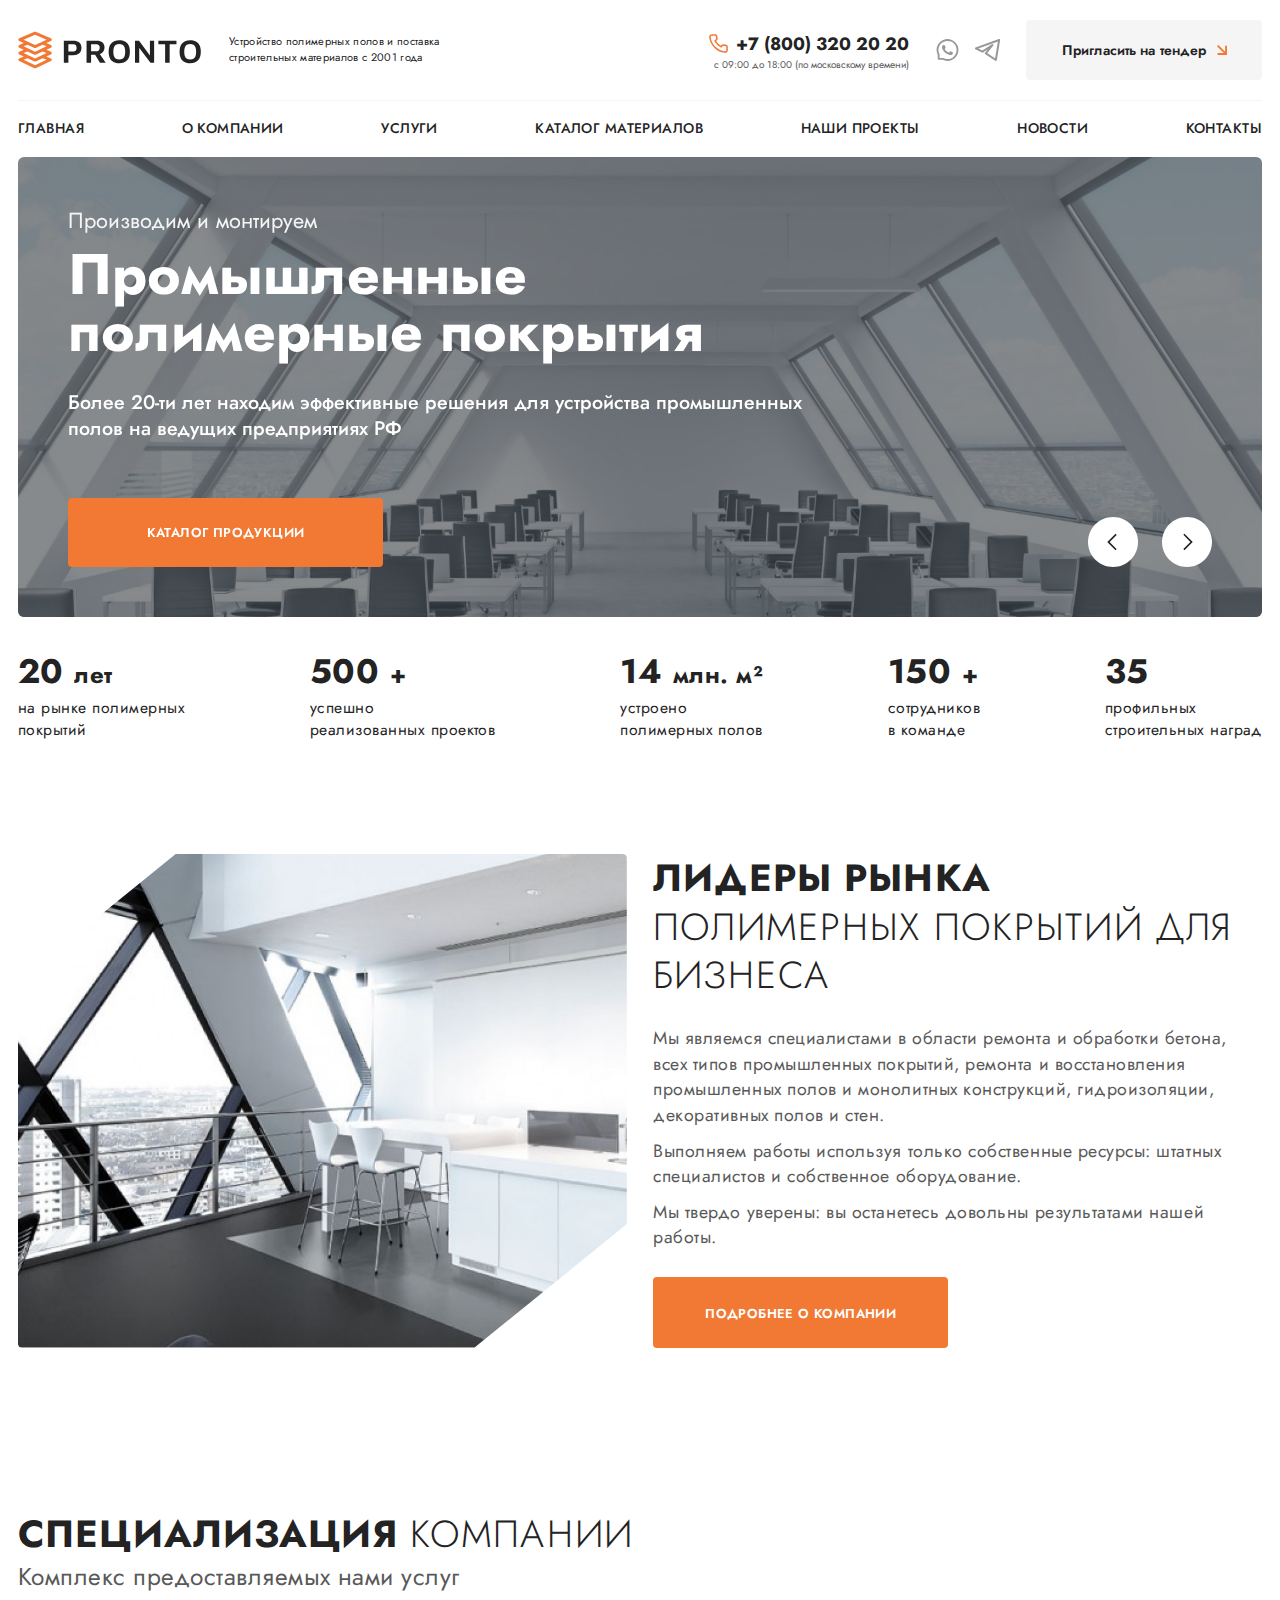
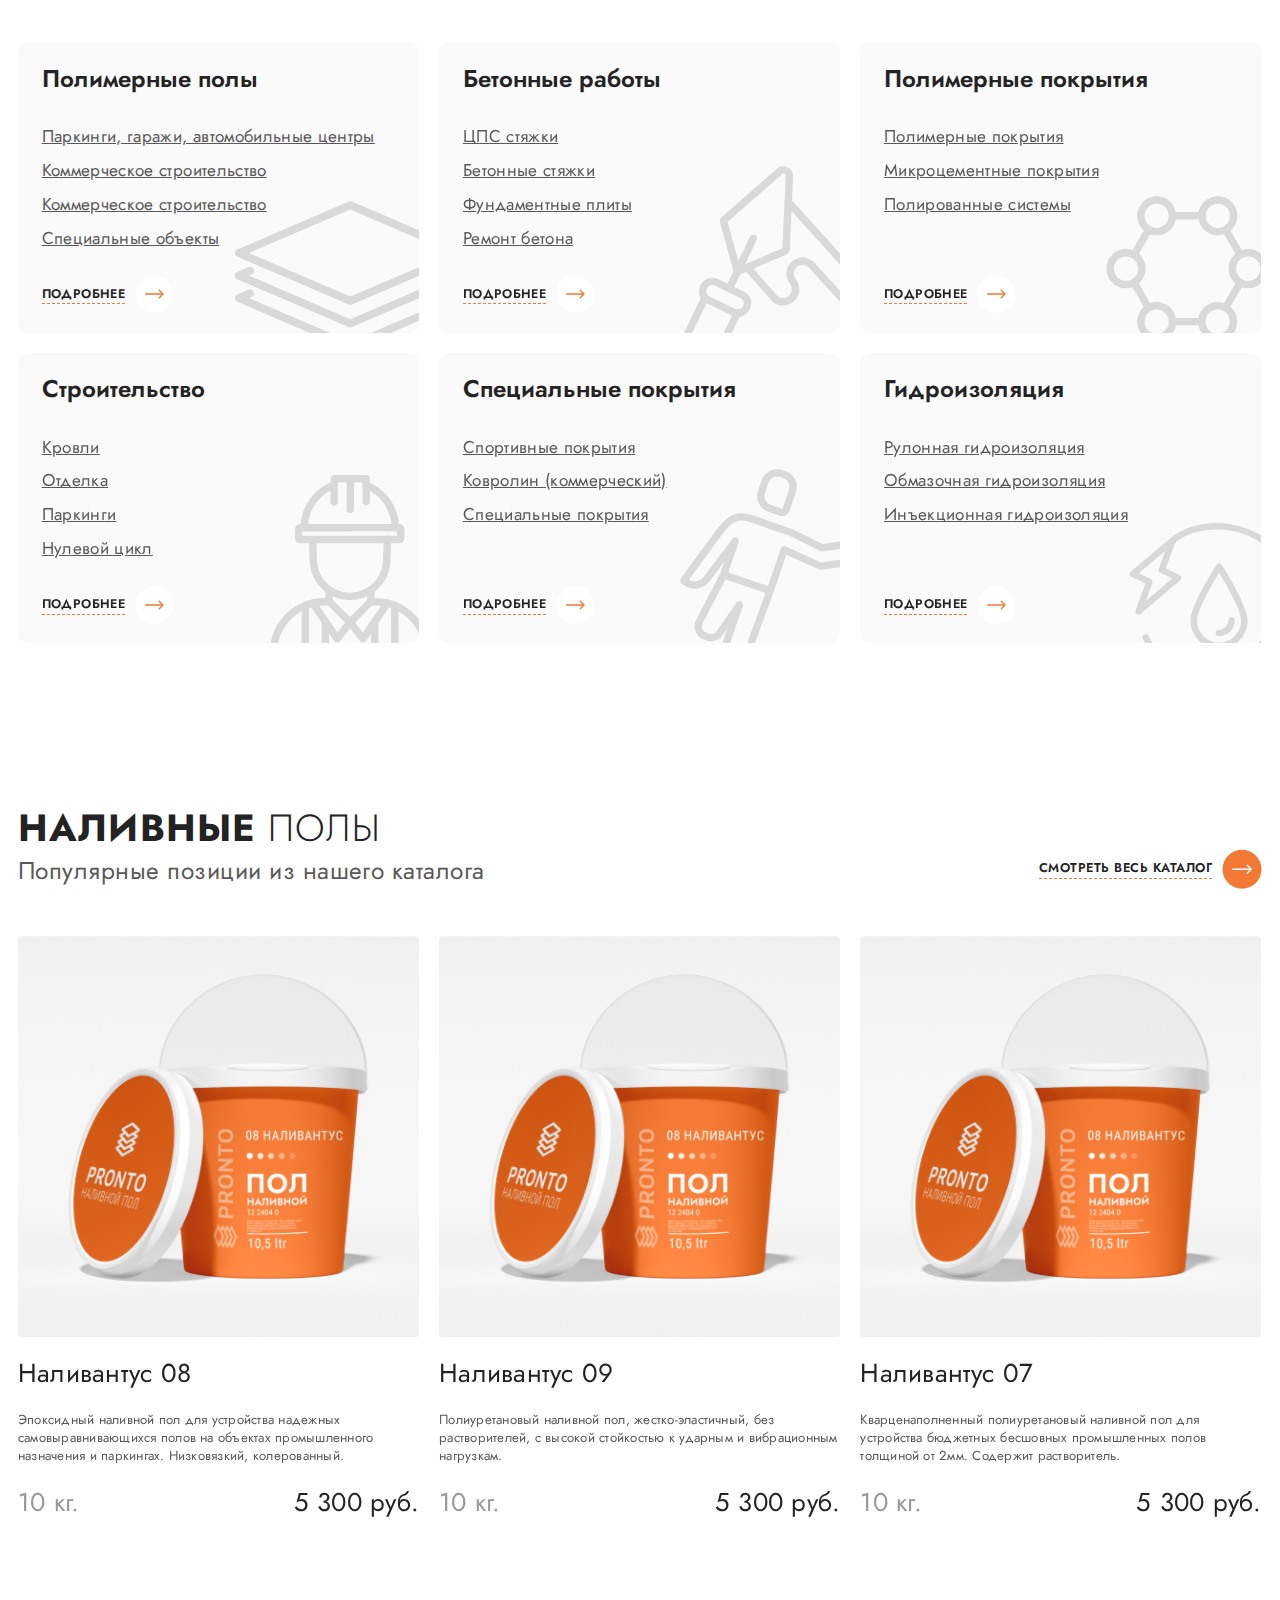
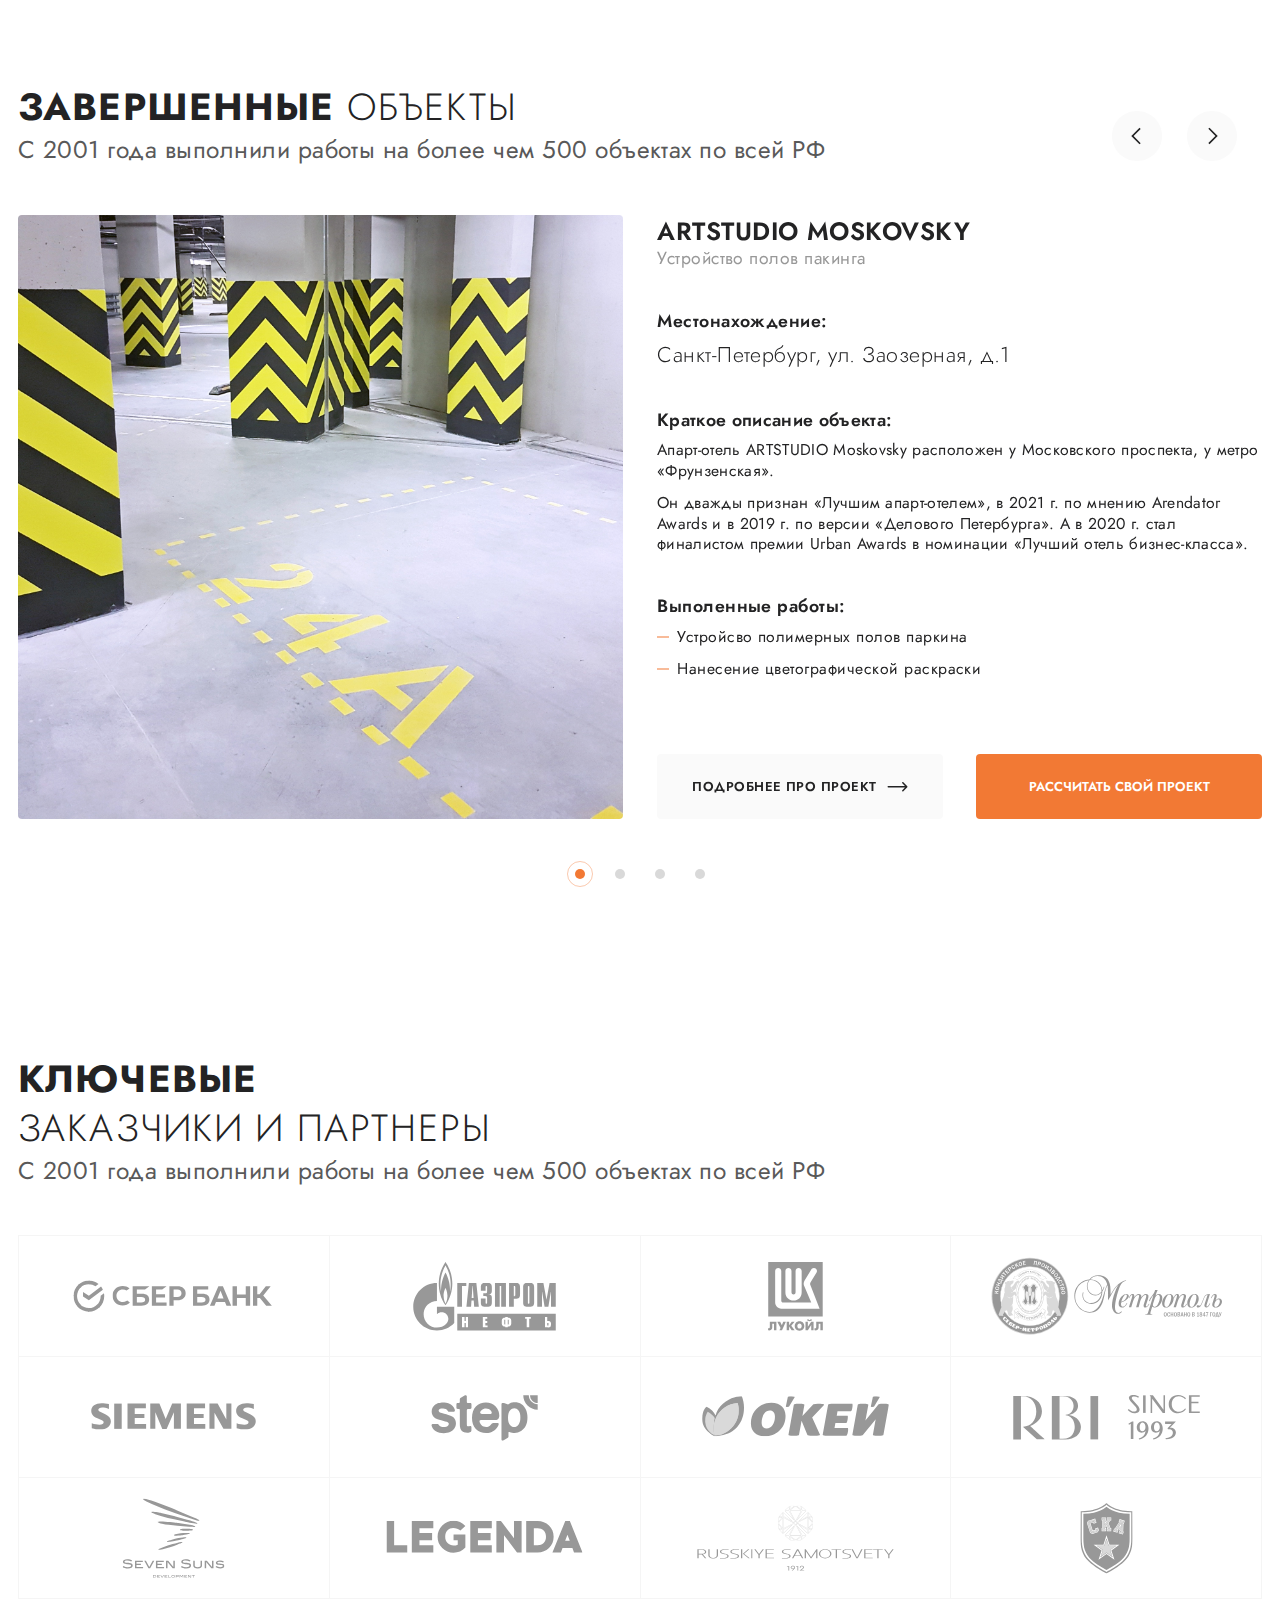
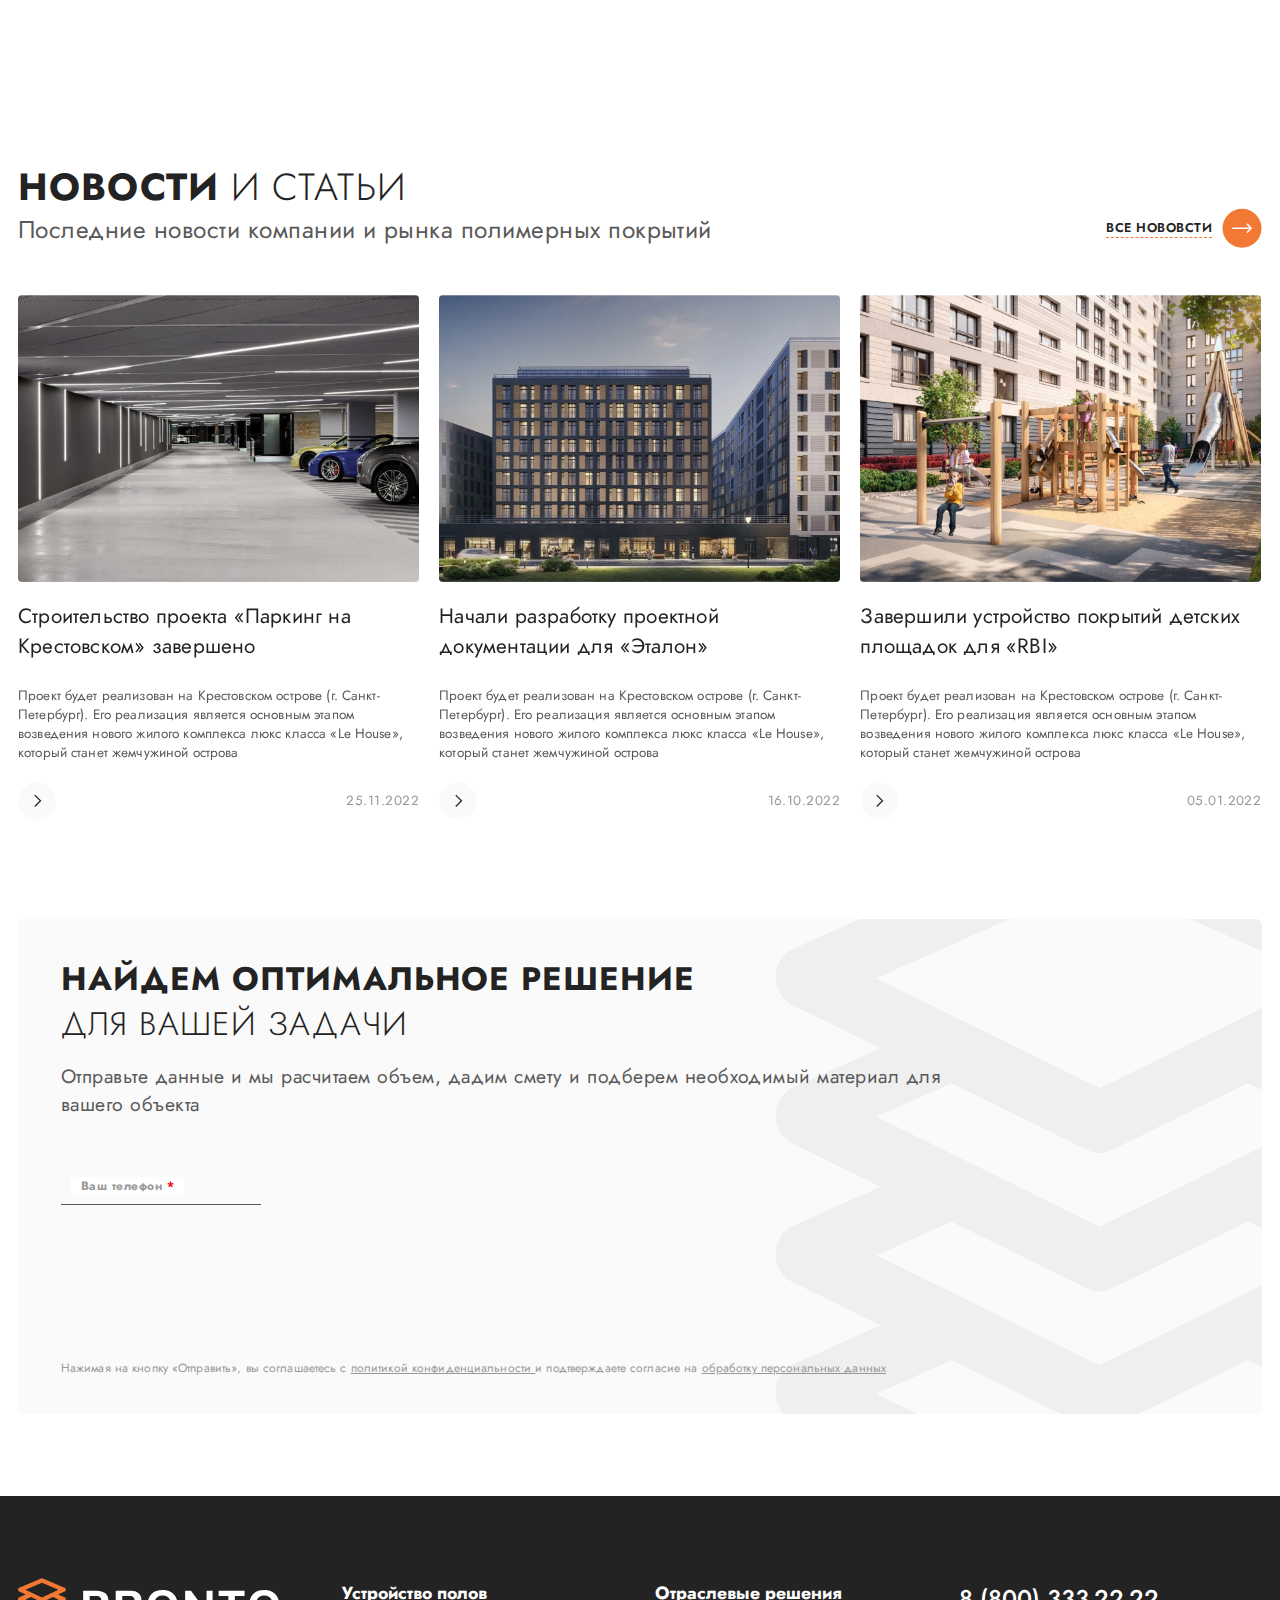
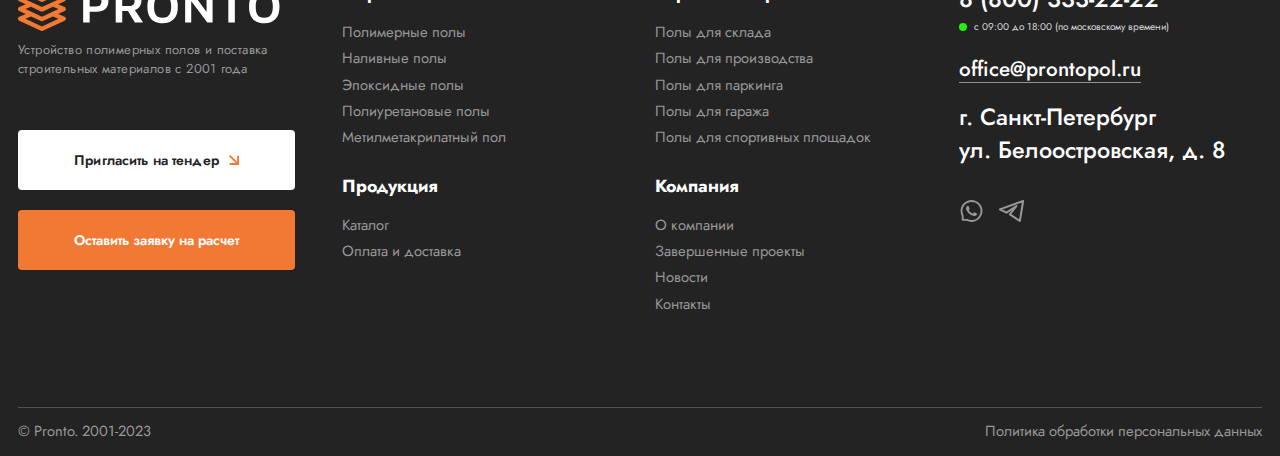
==== commit 15274693: "Add files via upload" ====
--- a/index.html
+++ b/index.html
@@ -1304,7 +1304,20 @@
                         </div>
                      </div>
 
-                     <form class="optimal__form" action="#"></form>
+                     <form class="optimal__form" action="#">
+
+
+
+
+
+                        <div class="form-item">
+                           <input type="text" id="phone" autocomplete="off" required>
+                           <label for="phone">Ваш телефон <span class="star-required">*</span> </label>
+                        </div>
+
+
+
+                     </form>
 
                      <div class="optimal-politics__block">
                         <div class="optimal-politics__info">
--- a/css/style.min.css
+++ b/css/style.min.css
@@ -1 +1 @@
-html{-webkit-box-sizing:border-box;box-sizing:border-box;height:100%}*,*::after,*::before{-webkit-box-sizing:inherit;box-sizing:inherit}ul[class],ol[class]{padding:0}body,h1,h2,h3,h4,h5,h6,p,ul[class],ol[class],li,figure,figcaption,blockquote,dl,dd{margin:0}ul[class]{list-style:none}img{max-width:100%;display:block}input,button,textarea,select{font:inherit}a{text-decoration:none}.slick-slider{position:relative;display:block;-webkit-box-sizing:border-box;box-sizing:border-box;-webkit-touch-callout:none;-webkit-user-select:none;-moz-user-select:none;-ms-user-select:none;user-select:none;-ms-touch-action:pan-y;touch-action:pan-y;-webkit-tap-highlight-color:transparent}.slick-list{position:relative;overflow:hidden;display:block;margin:0;padding:0}.slick-list:focus{outline:none}.slick-list.dragging{cursor:pointer;cursor:hand}.slick-slider .slick-track,.slick-slider .slick-list{-webkit-transform:translate3d(0, 0, 0);-ms-transform:translate3d(0, 0, 0);transform:translate3d(0, 0, 0)}.slick-track{position:relative;left:0;top:0;display:block;margin-left:auto;margin-right:auto}.slick-track:before,.slick-track:after{content:"";display:table}.slick-track:after{clear:both}.slick-loading .slick-track{visibility:hidden}.slick-slide{float:left;height:100%;min-height:1px;display:none}[dir="rtl"] .slick-slide{float:right}.slick-slide img{display:block}.slick-slide.slick-loading img{display:none}.slick-slide.dragging img{pointer-events:none}.slick-initialized .slick-slide{display:block}.slick-loading .slick-slide{visibility:hidden}.slick-vertical .slick-slide{display:block;height:auto;border:1px solid transparent}.slick-arrow.slick-hidden{display:none}.icon-menu{display:none;margin:0px;padding:0px;border:none;background-color:transparent;position:relative;-webkit-box-flex:0;-ms-flex:0 0 40px;flex:0 0 40px;height:20px;cursor:pointer;z-index:6;width:30px;margin-right:10px}.icon-menu span,.icon-menu::before,.icon-menu::after{-webkit-transition:all 0.3s ease 0s;-o-transition:all 0.3s ease 0s;transition:all 0.3s ease 0s;left:0px;position:absolute;width:100%;height:2px;border-radius:1px;background-color:#232324}.icon-menu span{width:25px;right:0;left:inherit}.icon-menu::before,.icon-menu::after{content:""}.icon-menu::before{top:0px}.icon-menu::after{bottom:0px}.icon-menu span{top:50%;-webkit-transform:scale(1) translate(0px, -50%);-ms-transform:scale(1) translate(0px, -50%);transform:scale(1) translate(0px, -50%)}.icon-menu.menu-open span{-webkit-transform:scale(0) translate(0px, -50%);-ms-transform:scale(0) translate(0px, -50%);transform:scale(0) translate(0px, -50%)}.menu-open.icon-menu::before{top:50%;-webkit-transform:rotate(-45deg) translate(0px, -50%);-ms-transform:rotate(-45deg) translate(0px, -50%);transform:rotate(-45deg) translate(0px, -50%)}.menu-open.icon-menu::after{bottom:45%;-webkit-transform:rotate(45deg) translate(0px, 50%);-ms-transform:rotate(45deg) translate(0px, 50%);transform:rotate(45deg) translate(0px, 50%)}.btn__up{background:rgba(82,82,82,0.8);border:1px solid #3a3a3a;color:#fff;line-height:50px;height:60px;width:60px;border-radius:50%;text-align:center;position:fixed;right:20px;bottom:50px;cursor:pointer;opacity:0;-webkit-transition:opacity 0.5s;-o-transition:opacity 0.5s;transition:opacity 0.5s;pointer-events:none;z-index:50;font-size:30px}.btn__up-open{opacity:1;pointer-events:all}.title__block-inner{display:-webkit-box;display:-ms-flexbox;display:flex;-webkit-box-align:end;-ms-flex-align:end;align-items:flex-end;-webkit-box-pack:justify;-ms-flex-pack:justify;justify-content:space-between;padding-bottom:50px}@media (max-width: 1336px){.title__block-inner{padding-bottom:calc(25px + 25 * ((100vw - 320px) / 1120))}}.title__block-text{letter-spacing:0.03em}.section__title{font-weight:300;font-size:2.5rem;line-height:1.3;text-transform:uppercase;letter-spacing:0.03em}@media (max-width: 1336px){.section__title{font-size:calc(24px + 16 * ((100vw - 320px) / 1120));line-height:calc(30.6px + 21.4 * ((100vw - 320px) / 1120))}}.section__title--bold{font-weight:700}.section__title-info{font-size:1.625rem;line-height:1.5;color:#595959}@media (max-width: 1336px){.section__title-info{font-size:calc(15px + 11 * ((100vw - 320px) / 1120));line-height:calc(21.75px + 17.25 * ((100vw - 320px) / 1120))}}.title__block-more{letter-spacing:0.03em}.title__block-link{display:-webkit-box;display:-ms-flexbox;display:flex;-webkit-box-align:center;-ms-flex-align:center;align-items:center;-webkit-transition:all 0.3s;-o-transition:all 0.3s;transition:all 0.3s}.title-link__text{font-weight:600;font-size:.8125rem;line-height:1.45;text-transform:uppercase;color:#232324;border-bottom:1px dashed #f27934;margin-right:10px;-webkit-transition:all 0.3s;-o-transition:all 0.3s;transition:all 0.3s}@media (max-width: 1336px){.title-link__text{font-size:calc(11px + 2 * ((100vw - 320px) / 1120));line-height:calc(15.95px + 2.9 * ((100vw - 320px) / 1120))}}.title__block-link:hover .title-link__text{color:#f27934;border-bottom:1px solid #f27934;-webkit-transition:all 0.3s;-o-transition:all 0.3s;transition:all 0.3s}.title-link__img{display:block}.title-link__img path{-webkit-transition:all 0.3s;-o-transition:all 0.3s;transition:all 0.3s}.title__block-link:hover .title-link__img path{fill:#f27934;-webkit-transition:all 0.3s;-o-transition:all 0.3s;transition:all 0.3s}.title-link__img-arrow{-webkit-transition:all 0.3s;-o-transition:all 0.3s;transition:all 0.3s}.title__block-link:hover .title-link__img-arrow{fill:#fff;-webkit-transition:all 0.3s;-o-transition:all 0.3s;transition:all 0.3s}.title-link__img-circle{-webkit-transition:all 0.3s;-o-transition:all 0.3s;transition:all 0.3s}.title__block-link:hover .title-link__img-circle{stroke:#f27934;-webkit-transition:all 0.3s;-o-transition:all 0.3s;transition:all 0.3s}.hystmodal__opened{position:fixed;right:0;left:0;overflow:hidden}.hystmodal__shadow{position:fixed;border:none;display:block;width:100%;top:0;bottom:0;right:0;left:0;overflow:hidden;pointer-events:none;z-index:98;opacity:0;-webkit-transition:opacity 0.15s ease;-o-transition:opacity 0.15s ease;transition:opacity 0.15s ease;background-color:black}.hystmodal__shadow--show{pointer-events:auto;opacity:0.6}.hystmodal{position:fixed;top:0;bottom:0;right:0;left:0;overflow:hidden;overflow-y:auto;-webkit-overflow-scrolling:touch;opacity:1;pointer-events:none;display:-webkit-box;display:-ms-flexbox;display:flex;-webkit-box-orient:vertical;-webkit-box-direction:normal;-ms-flex-flow:column nowrap;flex-flow:column nowrap;-webkit-box-pack:start;-ms-flex-pack:start;justify-content:flex-start;z-index:99;visibility:hidden}.hystmodal--active{opacity:1}.hystmodal--moved,.hystmodal--active{pointer-events:auto;visibility:visible}.hystmodal__wrap{-ms-flex-negative:0;flex-shrink:0;-webkit-box-flex:0;-ms-flex-positive:0;flex-grow:0;width:100%;min-height:100%;margin:auto;display:-webkit-box;display:-ms-flexbox;display:flex;-webkit-box-orient:vertical;-webkit-box-direction:normal;-ms-flex-flow:column nowrap;flex-flow:column nowrap;-webkit-box-align:center;-ms-flex-align:center;align-items:center;-webkit-box-pack:center;-ms-flex-pack:center;justify-content:center}.hystmodal__window{margin:50px 0;-webkit-box-sizing:border-box;box-sizing:border-box;-ms-flex-negative:0;flex-shrink:0;-webkit-box-flex:0;-ms-flex-positive:0;flex-grow:0;background:#fff;width:600px;max-width:100%;overflow:visible;-webkit-transition:opacity 0.2s ease 0s, -webkit-transform 0.2s ease 0s;transition:opacity 0.2s ease 0s, -webkit-transform 0.2s ease 0s;-o-transition:transform 0.2s ease 0s, opacity 0.2s ease 0s;transition:transform 0.2s ease 0s, opacity 0.2s ease 0s;transition:transform 0.2s ease 0s, opacity 0.2s ease 0s, -webkit-transform 0.2s ease 0s;-webkit-transform:scale(0.9);-ms-transform:scale(0.9);transform:scale(0.9);opacity:0}.hystmodal--active .hystmodal__window{-webkit-transform:scale(1);-ms-transform:scale(1);transform:scale(1);opacity:1}.hystmodal__close{position:absolute;z-index:10;top:0;right:-40px;display:block;width:30px;height:30px;background-color:transparent;background-position:center center;background-repeat:no-repeat;background-image:url("data:image/svg+xml,%3Csvg xmlns='http://www.w3.org/2000/svg' viewBox='0 0 24 24'%3E%3Cpath fill='%23fff' stroke='%23fff' stroke-linecap='square' stroke-miterlimit='50' stroke-width='2' d='M22 2L2 22'/%3E%3Cpath fill='none' stroke='%23fff' stroke-linecap='square' stroke-miterlimit='50' stroke-width='2' d='M2 2l20 20'/%3E%3C/svg%3E");background-size:100% 100%;border:none;font-size:0;cursor:pointer;outline:none}.hystmodal__close:focus{outline:2px dotted #afb3b9;outline-offset:2px}@media all and (max-width: 767px){.hystmodal__close{top:10px;right:10px;width:24px;height:24px;background-image:url("data:image/svg+xml,%3Csvg xmlns='http://www.w3.org/2000/svg' viewBox='0 0 24 24'%3E%3Cpath fill='%23fff' stroke='%23111' stroke-linecap='square' stroke-miterlimit='50' stroke-width='2' d='M22 2L2 22'/%3E%3Cpath fill='none' stroke='%23111' stroke-linecap='square' stroke-miterlimit='50' stroke-width='2' d='M2 2l20 20'/%3E%3C/svg%3E")}.hystmodal__window{margin:0}}.header{background-color:#fff}.header__top{padding-top:20px;padding-bottom:20px}@media (max-width: 767px){.header__top{padding-top:10px;padding-bottom:10px}}.header__top-inner{display:-webkit-box;display:-ms-flexbox;display:flex;-webkit-box-align:center;-ms-flex-align:center;align-items:center;-webkit-box-pack:justify;-ms-flex-pack:justify;justify-content:space-between}.logo__block{display:-webkit-box;display:-ms-flexbox;display:flex;-webkit-box-align:center;-ms-flex-align:center;align-items:center}.logo{display:block}.logo__img{display:block;width:193px;height:40px}@media (max-width: 1336px){.logo__img{width:calc(140px + 53 * ((100vw - 320px) / 1120));height:calc(28px + 12 * ((100vw - 320px) / 1120))}}.logo__deacription{font-size:.6875rem;line-height:1.45;letter-spacing:0.03em;color:#232324;max-width:217px;margin-left:30px}@media (max-width: 1336px){.logo__deacription{margin-left:calc(0px + 30 * ((100vw - 320px) / 1120))}}@media (max-width: 992px){.logo__deacription{display:none}}.contacts__block{display:-webkit-box;display:-ms-flexbox;display:flex;-webkit-box-align:center;-ms-flex-align:center;align-items:center;margin-left:10px}@media (max-width: 767px){.contacts__block{margin-left:auto}}.contacts__phone{display:-webkit-box;display:-ms-flexbox;display:flex;-webkit-box-align:center;-ms-flex-align:center;align-items:center;font-weight:700;font-size:1.125rem;line-height:1.45;color:#232324;margin-bottom:3px;-webkit-transition:color 0.3s;-o-transition:color 0.3s;transition:color 0.3s}.contacts__phone:hover{color:#f27934;-webkit-transition:color 0.3s;-o-transition:color 0.3s;transition:color 0.3s}@media (max-width: 767px){.contacts__phone{display:none}}.contacts__phone-img{display:block;margin-right:5px}.phone__time{font-size:.625rem;line-height:1;text-align:right;color:#595959}@media (max-width: 767px){.phone__time{display:none}}.contacts__phone-mobile{display:none}@media (max-width: 767px){.contacts__phone-mobile{display:block}}.phone-mobile__img{display:block}.contacts__social-box{margin-left:30px;margin-right:30px}@media (max-width: 1336px){.contacts__social-box{margin-left:calc(5px + 25 * ((100vw - 320px) / 1120));margin-right:calc(5px + 25 * ((100vw - 320px) / 1120))}}@media (max-width: 767px){.contacts__social-box{margin-left:15px;margin-right:15px}}@media (max-width: 390px){.contacts__social-box{display:none}}.contacts__social-list{display:-webkit-box;display:-ms-flexbox;display:flex;-webkit-box-align:center;-ms-flex-align:center;align-items:center;gap:15px}.social__img{display:block}.social__img-whatsapp:hover path{-webkit-transition:all 0.3s;-o-transition:all 0.3s;transition:all 0.3s}.social__img-whatsapp:hover path{fill:#f27934;-webkit-transition:all 0.3s;-o-transition:all 0.3s;transition:all 0.3s}.social__img-telegram path{-webkit-transition:stroke 0.3s;-o-transition:stroke 0.3s;transition:stroke 0.3s}.social__img-telegram:hover path{stroke:#f27934;-webkit-transition:stroke 0.3s;-o-transition:stroke 0.3s;transition:stroke 0.3s}.tender__btn{border:none;display:-webkit-box;display:-ms-flexbox;display:flex;-webkit-box-align:center;-ms-flex-align:center;align-items:center;-webkit-box-pack:center;-ms-flex-pack:center;justify-content:center;font-weight:600;font-size:.875rem;line-height:1.45;letter-spacing:0.01em;color:#232324;background:#f5f5f5;border-radius:4px;padding:20px 20px 20px 20px;cursor:pointer;width:239px;-webkit-transition:all 0.3s;-o-transition:all 0.3s;transition:all 0.3s}.tender__btn:hover{color:#f5f5f5;background:#f27934;-webkit-transition:all 0.3s;-o-transition:all 0.3s;transition:all 0.3s}.tender__btn-img path{-webkit-transition:all 0.3s;-o-transition:all 0.3s;transition:all 0.3s}.tender__btn:hover .tender__btn-img path{fill:#232324;-webkit-transition:all 0.3s;-o-transition:all 0.3s;transition:all 0.3s}@media (max-width: 1336px){.tender__btn{width:calc(215px + 24 * ((100vw - 320px) / 1120))}}@media (max-width: 620px){.tender__btn{display:none}}.tender__btn-img{display:block;margin-left:10px}.header__navigation{padding-top:15px;padding-bottom:18px;border-top:1px solid #f5f5f5}@media (max-width: 767px){.header__navigation{padding:0;border-top:none}}.menu__list{display:-webkit-box;display:-ms-flexbox;display:flex;-webkit-box-align:center;-ms-flex-align:center;align-items:center;-webkit-box-pack:justify;-ms-flex-pack:justify;justify-content:space-between}@media (max-width: 767px){.menu__list{position:absolute;left:0px;right:0px;top:0px;background-color:#ccc;display:block;text-align:left;-webkit-transform:translateX(-150%);-ms-transform:translateX(-150%);transform:translateX(-150%);-webkit-transition:all 0.5s;-o-transition:all 0.5s;transition:all 0.5s;z-index:5;overflow:auto;width:100%;height:100%;min-height:100vh}.menu__list.menu__list--active{-webkit-transform:translateX(0%);-ms-transform:translateX(0%);transform:translateX(0%);-webkit-transition:all 0.3s;-o-transition:all 0.3s;transition:all 0.3s}.icon-menu{display:block;margin:0px 0px 0px 15px}}.menu__list-link{font-weight:500;font-size:.875rem;line-height:1.2;letter-spacing:0.03em;text-transform:uppercase;color:#232324;position:relative;overflow:hidden;-webkit-transition:all 0.3s;-o-transition:all 0.3s;transition:all 0.3s}.menu__list-link:after{position:absolute;-webkit-transition:all 0.3s;-o-transition:all 0.3s;transition:all 0.3s;content:"";width:0;left:50%;bottom:0;height:1px;background:#f27934}.menu__list-link:hover.menu__list-link:after{width:100%;left:0}.menu__list-link:hover{color:#f27934;-webkit-transition:all 0.3s;-o-transition:all 0.3s;transition:all 0.3s}@media (max-width: 767px){.container.header__slider-container{padding:0}}.header-slide{position:relative}.header-slide::before{position:absolute;content:"";top:0;left:0;width:100%;height:100%;background:#414649;opacity:0.63;border-radius:6px}@media (max-width: 767px){.header-slide::before{border-radius:0px}}.header-slide__body{position:absolute;top:0;left:0;right:0;bottom:0;padding:50px}@media (max-width: 767px){.header-slide__body{padding:40px 18px 40px 18px}}.header-slide__content{display:-webkit-box;display:-ms-flexbox;display:flex;-webkit-box-orient:vertical;-webkit-box-direction:normal;-ms-flex-direction:column;flex-direction:column;-webkit-box-pack:justify;-ms-flex-pack:justify;justify-content:space-between;height:100%;color:#fff;max-width:750px}.header-slide__description{font-size:1.375rem;line-height:1.31;color:#f5f5f5;margin-bottom:10px}@media (max-width: 1336px){.header-slide__description{font-size:calc(20px + 2 * ((100vw - 320px) / 1120));line-height:calc(26.2px + 2.62 * ((100vw - 320px) / 1120))}}.header-slide__title{font-weight:700;font-size:3.75rem;line-height:1;margin-bottom:30px}@media (max-width: 1336px){.header-slide__title{font-size:calc(41px + 19 * ((100vw - 320px) / 1120))}}@media (max-width: 375px){.header-slide__title{font-size:39px}}@media (max-width: 350px){.header-slide__title{font-size:35px}}.header-slide__info{font-weight:500;font-size:1.25rem;line-height:1.31;margin-bottom:auto}@media (max-width: 1336px){.header-slide__info{font-size:calc(18px + 2 * ((100vw - 320px) / 1120));line-height:calc(23.58px + 2.62 * ((100vw - 320px) / 1120))}}.header-slide__btn{font-weight:600;font-size:.8125rem;line-height:1.45;display:-webkit-box;display:-ms-flexbox;display:flex;-webkit-box-align:center;-ms-flex-align:center;align-items:center;-webkit-box-pack:center;-ms-flex-pack:center;justify-content:center;letter-spacing:0.03em;text-transform:uppercase;color:#ffffff;background:#f27934;border-radius:4px;padding:26px 0px 24px 0px;max-width:315px;-webkit-transition:all 0.3s;-o-transition:all 0.3s;transition:all 0.3s}.header-slide__btn:hover{color:#f27934;background:#f5f5f5;-webkit-transition:all 0.3s;-o-transition:all 0.3s;transition:all 0.3s}@media (max-width: 767px){.header-slide__btn{max-width:100%}}.header-slide__img{width:100%;height:460px;-o-object-fit:cover;object-fit:cover;border-radius:6px}@media (max-width: 767px){.header-slide__img{border-radius:0px;height:463px}}.header-slide-pagination{display:none}@media (max-width: 767px){.header-slide-pagination{position:absolute;display:-webkit-box;display:-ms-flexbox;display:flex;-webkit-box-pack:end;-ms-flex-pack:end;justify-content:flex-end;-webkit-box-align:center;-ms-flex-align:center;align-items:center;margin-bottom:4px}.header-slide-pagination .swiper-pagination-bullet{position:relative;width:7px;height:7px;background:rgba(255,255,255,0.5);opacity:1;border-radius:50%;cursor:pointer}.header-slide-pagination .swiper-pagination-bullet-active{background:#ffffff;width:7px;height:7px;border-radius:50%;position:relative}.header-slide-pagination .swiper-pagination-bullet-active::before{position:absolute;content:"";width:15px;height:15px;border-radius:50%;border:0.9px solid rgba(255,255,255,0.3);top:-4px;left:-4px}.header-slide-pagination.swiper-pagination-horizontal.swiper-pagination-bullets .swiper-pagination-bullet{margin-left:8.5px;margin-right:8.5px;right:12px}}.header-slide__button-prev::after,.header-slide__button-next::after{font-size:0}.header-slide__button-next,.header-slide__button-prev{width:50px;height:50px;position:absolute;top:inherit;bottom:50px}.header-slide__button-prev{left:inherit;right:124px}.header-slide__button-next{right:50px}@media (max-width: 767px){.header-slide__button-next,.header-slide__button-prev{display:none}}.header-slide__btn-img path{-webkit-transition:all 0.3s;-o-transition:all 0.3s;transition:all 0.3s}.header-slide__btn-img:hover path{fill:#f27934;-webkit-transition:all 0.3s;-o-transition:all 0.3s;transition:all 0.3s}.header-slide__btn-arrow{-webkit-transition:all 0.3s;-o-transition:all 0.3s;transition:all 0.3s}.header-slide__btn-img:hover .header-slide__btn-arrow{fill:#fff;-webkit-transition:all 0.3s;-o-transition:all 0.3s;transition:all 0.3s}.benefits{margin-top:30px;margin-bottom:30px}@media (max-width: 525px){.benefits{margin-top:40px;margin-bottom:35px}}.benefits__title{display:none}@media (max-width: 525px){.benefits__inner{padding:0px 10px 0px 10px}}.benefits__list{display:-webkit-box;display:-ms-flexbox;display:flex;-webkit-box-align:center;-ms-flex-align:center;align-items:center;-webkit-box-pack:justify;-ms-flex-pack:justify;justify-content:space-between;gap:20px}@media (max-width: 992px){.benefits__list{-webkit-box-align:start;-ms-flex-align:start;align-items:flex-start}}@media (max-width: 992px){.benefits__list{-ms-flex-wrap:wrap;flex-wrap:wrap;gap:15px}}@media (max-width: 390px){.benefits__list{gap:20px}}.benefits__item{letter-spacing:0.03em}@media (max-width: 992px){.benefits__item:last-child{display:none}}@media (max-width: 650px){.benefits__item{-webkit-box-flex:0;-ms-flex:0 1 calc(50% - 35px);flex:0 1 calc(50% - 35px)}}.benefits__num{font-weight:700;font-size:2.125rem;line-height:1.45}@media (max-width: 385px){.benefits__num{font-size:1.6875rem}}.benefits__num-small{font-size:1.5rem}@media (max-width: 390px){.benefits__num-small{font-size:1.35rem}}@media (max-width: 385px){.benefits__num-small{font-size:1.0625rem}}.benefits__text{font-size:1rem;line-height:1.45}@media (max-width: 1336px){.benefits__text{font-size:calc(14px + 2 * ((100vw - 320px) / 1120));line-height:calc(20.3px + 2.9 * ((100vw - 320px) / 1120))}}.leader{padding-top:90px;padding-bottom:90px}@media (max-width: 1336px){.leader{padding-top:calc(30px + 60 * ((100vw - 320px) / 1120));padding-bottom:calc(30px + 60 * ((100vw - 320px) / 1120))}}.leader__inner{display:-ms-grid;display:grid;-ms-grid-columns:1fr 1fr;grid-template-columns:1fr 1fr;gap:30px}@media (max-width: 1336px){.leader__inner{gap:calc(5px + 25 * ((100vw - 320px) / 1120))}}@media (max-width: 767px){.leader__inner{-ms-grid-columns:auto;grid-template-columns:auto;gap:0px}}@media (max-width: 767px){.leader__pictures-block{margin-bottom:30px}}.leader__pictures{display:block;position:relative;padding:0px 0px 81.14920634920635% 0px;-webkit-clip-path:polygon(26% 0, 100% 0, 100% 75%, 75% 100%, 0 100%, 0 26%);clip-path:polygon(26% 0, 100% 0, 100% 75%, 75% 100%, 0 100%, 0 26%)}@media (max-width: 390px){.leader__pictures{padding:0px 0px 73.78248587570621% 0px}}.leader__img{position:absolute;-o-object-fit:cover;object-fit:cover;width:100%;height:100%;top:0;left:0;border-radius:4px}.leader__content-inner{display:-webkit-box;display:-ms-flexbox;display:flex;-webkit-box-orient:vertical;-webkit-box-direction:normal;-ms-flex-direction:column;flex-direction:column;-webkit-box-pack:justify;-ms-flex-pack:justify;justify-content:space-between;height:100%}.leader__title{max-width:580px}.leader-title__block-inner{padding:0}ul.leader__content-list{padding:25px 0px 25px 0px}.leader__content-item{margin-bottom:10px}.leader__content-item:last-child{margin-bottom:0}.leader__content-text{font-size:1.125rem;line-height:1.45;letter-spacing:0.03em;color:#595959}@media (max-width: 1336px){.leader__content-text{font-size:calc(16px + 2 * ((100vw - 320px) / 1120));line-height:calc(22.2px + 3.9 * ((100vw - 320px) / 1120))}}@media (max-width: 767px){.leader__content-text{color:#232324}}.leader__content-btn{display:-webkit-box;display:-ms-flexbox;display:flex;-webkit-box-align:center;-ms-flex-align:center;align-items:center;-webkit-box-pack:center;-ms-flex-pack:center;justify-content:center;font-weight:600;font-size:.8125rem;line-height:1.45;letter-spacing:0.03em;text-transform:uppercase;color:#ffffff;background:#f27934;border-radius:4px;padding:27px 25px 23px 25px;max-width:295px;border:1px solid transparent;-webkit-transition:all 0.3s;-o-transition:all 0.3s;transition:all 0.3s}.leader__content-btn:hover{color:#f27934;background:#f5f5f5;border:1px solid #f27934;-webkit-transition:all 0.3s;-o-transition:all 0.3s;transition:all 0.3s}@media (max-width: 767px){.leader__content-btn{max-width:100%}}.specialty{padding-top:90px;padding-bottom:90px}@media (max-width: 1336px){.specialty{padding-top:calc(30px + 60 * ((100vw - 320px) / 1120));padding-bottom:calc(20px + 70 * ((100vw - 320px) / 1120))}}@media (max-width: 767px){.container.specialty__container{padding-right:0}}@media (max-width: 767px){.specialty__slider{padding-bottom:40px}}.specialty__items{display:-webkit-box;display:-ms-flexbox;display:flex;-ms-flex-wrap:wrap;flex-wrap:wrap;gap:20px}@media (max-width: 1200px){.specialty__items{gap:15px}}@media (max-width: 767px){.specialty__items{gap:0;-ms-flex-wrap:nowrap;flex-wrap:nowrap}}.specialty__item{-webkit-box-flex:0;-ms-flex:0 1 calc(33.333% - 13.5px);flex:0 1 calc(33.333% - 13.5px);height:auto;background:#fafafa;border-radius:10px;position:relative}@media (max-width: 1200px){.specialty__item{-webkit-box-flex:0;-ms-flex:0 1 calc(33.333% - 10px);flex:0 1 calc(33.333% - 10px)}}@media (max-width: 992px){.specialty__item{-webkit-box-flex:0;-ms-flex:0 1 calc(50% - 8px);flex:0 1 calc(50% - 8px)}}@media (max-width: 767px){.specialty__item{-webkit-box-flex:0;-ms-flex:none;flex:none;overflow:hidden}}.specialty__item::before{position:absolute;content:"";background-repeat:no-repeat;background-size:100%;background-position:100% 100%;right:0;bottom:0;pointer-events:none}@media (max-width: 1200px){.specialty__item::before{background-size:90%}}@media (max-width: 425px){.specialty__item::before{background-size:70%;bottom:-20px}}.specialty__item-one::before{background-image:url("../images/slider/specialty__slider/specialty-img-01.svg");width:185px;height:140px}.specialty__item-two::before{background-image:url("../images/slider/specialty__slider/specialty-img-02.svg");width:168px;height:215px}.specialty__item-three::before{background-image:url("../images/slider/specialty__slider/specialty-img-03.svg");width:155px;height:140px}.specialty__item-four::before{background-image:url("../images/slider/specialty__slider/specialty-img-04.svg");width:150px;height:190px}.specialty__item-five::before{background-image:url("../images/slider/specialty__slider/specialty-img-05.svg");width:160px;height:180px}.specialty__item-six::before{background-image:url("../images/slider/specialty__slider/specialty-img-06.svg");width:178px;height:180px}.specialty__item-block{display:-webkit-box;display:-ms-flexbox;display:flex;-webkit-box-orient:vertical;-webkit-box-direction:normal;-ms-flex-direction:column;flex-direction:column;height:100%}.specialty-item-block__body{padding:20px 26px 20px 26px;display:-webkit-box;display:-ms-flexbox;display:flex;-webkit-box-orient:vertical;-webkit-box-direction:normal;-ms-flex-direction:column;flex-direction:column;-webkit-box-flex:1;-ms-flex:1 1 auto;flex:1 1 auto}@media (max-width: 1336px){.specialty-item-block__body{padding-top:calc(10px + 10 * ((100vw - 320px) / 1120));padding-bottom:calc(10px + 10 * ((100vw - 320px) / 1120));padding-left:calc(10px + 16 * ((100vw - 320px) / 1120));padding-right:calc(10px + 16 * ((100vw - 320px) / 1120))}}@media (max-width: 767px){.specialty-item-block__body{padding:20px 26px 20px 26px}}.specialty-item-block__title{font-weight:600;font-size:1.5625rem;line-height:1.45;color:#232324;margin-bottom:30px}@media (max-width: 1336px){.specialty-item-block__title{font-size:calc(19px + 6 * ((100vw - 320px) / 1120));line-height:calc(27.55px + 8.7 * ((100vw - 320px) / 1120));margin-bottom:calc(20px + 10 * ((100vw - 320px) / 1120))}}.specialty-item-block__text{margin-bottom:25px;-webkit-box-flex:1;-ms-flex:1 1 auto;flex:1 1 auto}.specialty-text__list{position:relative}.specialty-text__item{margin-bottom:10px}@media (max-width: 1336px){.specialty-text__item{margin-bottom:calc(2px + 8 * ((100vw - 320px) / 1120))}}.specialty-text__item:last-child{margin-bottom:0}.specialty-text__link{font-size:1.125rem;line-height:1.45;letter-spacing:0.03em;text-decoration-line:underline;color:#595959;-webkit-transition:color 0.3s;-o-transition:color 0.3s;transition:color 0.3s}.specialty-text__link:hover{color:#f27934;-webkit-transition:color 0.3s;-o-transition:color 0.3s;transition:color 0.3s}@media (max-width: 1336px){.specialty-text__link{font-size:calc(11.7px + 6.3 * ((100vw - 320px) / 1120));line-height:calc(17.4px + 8.7 * ((100vw - 320px) / 1120));letter-spacing:0.02em}}.specialty-item-block__btn{display:-webkit-box;display:-ms-flexbox;display:flex;-webkit-box-align:center;-ms-flex-align:center;align-items:center;position:relative;-webkit-transition:all 0.3s;-o-transition:all 0.3s;transition:all 0.3s;max-width:-webkit-min-content;max-width:-moz-min-content;max-width:min-content}.specialty-item-block__btn:hover .specialty__btn-text{color:#f27934;border-bottom:1px solid #f27934;-webkit-transition:all 0.3s;-o-transition:all 0.3s;transition:all 0.3s}.specialty__btn-img rect{-webkit-transition:all 0.3s;-o-transition:all 0.3s;transition:all 0.3s}.specialty-item-block__btn:hover .specialty__btn-img rect{fill:#f27934;-webkit-transition:all 0.3s;-o-transition:all 0.3s;transition:all 0.3s}.specialty__btn-img path{-webkit-transition:all 0.3s;-o-transition:all 0.3s;transition:all 0.3s}.specialty-item-block__btn:hover .specialty__btn-img path{fill:#fff;-webkit-transition:all 0.3s;-o-transition:all 0.3s;transition:all 0.3s}.specialty__btn-text{font-weight:600;font-size:.8125rem;line-height:1.45;letter-spacing:0.03em;text-transform:uppercase;color:#232324;border-bottom:1px dashed #f27934;margin-right:10px;-webkit-transition:all 0.3s;-o-transition:all 0.3s;transition:all 0.3s}@media (max-width: 1336px){.specialty__btn-text{font-size:calc(10px + 3 * ((100vw - 320px) / 1120));line-height:calc(14.5px + 4.35 * ((100vw - 320px) / 1120))}}.specialty__btn-img{width:40px;height:40px}@media (max-width: 1336px){.specialty__btn-img{width:calc(30px + 10 * ((100vw - 320px) / 1120));height:calc(30px + 10 * ((100vw - 320px) / 1120))}}.mastic-floors{padding-top:90px;padding-bottom:90px}@media (max-width: 1336px){.mastic-floors{padding-top:calc(30px + 60 * ((100vw - 320px) / 1120));padding-bottom:calc(30px + 60 * ((100vw - 320px) / 1120))}}@media (max-width: 767px){.news__block-link,.mastic-floors__block-link{-webkit-box-pack:center;-ms-flex-pack:center;justify-content:center;padding:20px 20px 20px 20px;background:#f5f5f5;border-radius:4px;margin-top:30px}}@media (max-width: 425px){.news__block-link,.mastic-floors__block-link{margin-top:23px}}@media (max-width: 767px){.news__link-text,.mastic-floors__link-text{border-bottom:none;margin:0}}@media (max-width: 767px){.news__img,.mastic-floors__img{display:none}}@media (max-width: 767px){.mastic-floors__slider{padding-bottom:40px}}.mastic-floors__items{display:-webkit-box;display:-ms-flexbox;display:flex;-ms-flex-wrap:wrap;flex-wrap:wrap;gap:20px}@media (max-width: 767px){.mastic-floors__items{gap:0;-ms-flex-wrap:nowrap;flex-wrap:nowrap}}.mastic-floors__item{-webkit-box-flex:0;-ms-flex:0 1 calc(33.333% - 13.5px);flex:0 1 calc(33.333% - 13.5px);height:auto;letter-spacing:0.015em}@media (max-width: 767px){.mastic-floors__item{-webkit-box-flex:0;-ms-flex:none;flex:none}}.mastic-floors__item-block{display:-webkit-box;display:-ms-flexbox;display:flex;-webkit-box-orient:vertical;-webkit-box-direction:normal;-ms-flex-direction:column;flex-direction:column;height:100%}.item-block__mastic-floors-pictures{display:block;position:relative;padding:0px 0px 100% 0px;overflow:hidden}.item-block__mastic-floors-images{-o-object-fit:cover;object-fit:cover;position:absolute;width:100%;height:100%;top:0;left:0;border-radius:4px;-webkit-transform:scale(1);-ms-transform:scale(1);transform:scale(1);-webkit-transition:-webkit-transform 0.3s;transition:-webkit-transform 0.3s;-o-transition:transform 0.3s;transition:transform 0.3s;transition:transform 0.3s, -webkit-transform 0.3s;will-change:transform;-webkit-transform-origin:center center;-ms-transform-origin:center center;transform-origin:center center}.item-block__mastic-floors-images:hover{-webkit-transform:scale(1.1);-ms-transform:scale(1.1);transform:scale(1.1);-webkit-transition:-webkit-transform 0.3s;transition:-webkit-transform 0.3s;-o-transition:transform 0.3s;transition:transform 0.3s;transition:transform 0.3s, -webkit-transform 0.3s;will-change:transform;-webkit-transform-origin:center center;-ms-transform-origin:center center;transform-origin:center center}.item-block__mastic-floors-body{display:-webkit-box;display:-ms-flexbox;display:flex;-webkit-box-orient:vertical;-webkit-box-direction:normal;-ms-flex-direction:column;flex-direction:column;-webkit-box-flex:1;-ms-flex:1 1 auto;flex:1 1 auto}.item-block__mastic-floors-title{font-size:1.75rem;line-height:1.45;color:#232324;margin:20px 0px 22px 0px;max-width:-webkit-max-content;max-width:-moz-max-content;max-width:max-content;-webkit-transition:color 0.3s;-o-transition:color 0.3s;transition:color 0.3s}.item-block__mastic-floors-title:hover{color:#f27934;-webkit-transition:color 0.3s;-o-transition:color 0.3s;transition:color 0.3s}@media (max-width: 1336px){.item-block__mastic-floors-title{font-size:calc(14px + 14 * ((100vw - 320px) / 1120));line-height:calc(20.3px + 20.3 * ((100vw - 320px) / 1120));margin-top:calc(5px + 15 * ((100vw - 320px) / 1120));margin-bottom:calc(5px + 15 * ((100vw - 320px) / 1120))}}.item-block__mastic-floors-text{font-size:.875rem;line-height:1.4;color:#595959;margin-bottom:22px;-webkit-box-flex:1;-ms-flex:1 1 auto;flex:1 1 auto}@media (max-width: 1336px){.item-block__mastic-floors-text{font-size:calc(8.5px + 5.5 * ((100vw - 320px) / 1120));line-height:calc(9.8px + 9.8 * ((100vw - 320px) / 1120));margin-bottom:calc(8px + 12 * ((100vw - 320px) / 1120))}}.item-block__mastic-floors-info{display:-webkit-box;display:-ms-flexbox;display:flex;-webkit-box-align:center;-ms-flex-align:center;align-items:center;-webkit-box-pack:justify;-ms-flex-pack:justify;justify-content:space-between}.mastic-floors__weight,.mastic-floors__price{font-size:1.75rem;line-height:1.45}@media (max-width: 1336px){.mastic-floors__weight,.mastic-floors__price{font-size:calc(12px + 16 * ((100vw - 320px) / 1120));line-height:calc(17.4px + 23.2 * ((100vw - 320px) / 1120))}}.mastic-floors__weight{color:#989898}.news-pagination,.specialty-pagination,.mastic-floors-pagination{display:none}@media (max-width: 767px){.news-pagination,.specialty-pagination,.mastic-floors-pagination{position:absolute;display:-webkit-box;display:-ms-flexbox;display:flex;-webkit-box-pack:center;-ms-flex-pack:center;justify-content:center;-webkit-box-align:center;-ms-flex-align:center;align-items:center;width:100%;margin-bottom:0px}}.news-pagination .swiper-pagination-bullet,.specialty-pagination .swiper-pagination-bullet,.mastic-floors-pagination .swiper-pagination-bullet{position:relative;width:7px;height:7px;background:#d9d9d9;opacity:1;border-radius:50%;cursor:pointer}.news-pagination .swiper-pagination-bullet-active,.specialty-pagination .swiper-pagination-bullet-active,.mastic-floors-pagination .swiper-pagination-bullet-active{background:#f27934;width:7px;height:7px;border-radius:50%;position:relative}.news-pagination .swiper-pagination-bullet-active::before,.specialty-pagination .swiper-pagination-bullet-active::before,.mastic-floors-pagination .swiper-pagination-bullet-active::before{position:absolute;content:"";width:15px;height:15px;border-radius:50%;border:0.9px solid rgba(242,121,52,0.99);top:-4px;left:-4px}.news-pagination.swiper-pagination-horizontal.swiper-pagination-bullets .swiper-pagination-bullet,.specialty-pagination.swiper-pagination-horizontal.swiper-pagination-bullets .swiper-pagination-bullet,.mastic-floors-pagination.swiper-pagination-horizontal.swiper-pagination-bullets .swiper-pagination-bullet{margin-left:7.5px;margin-right:7.5px}.completed{padding-top:90px;padding-bottom:90px}@media (max-width: 1336px){.completed{padding-top:calc(23px + 67 * ((100vw - 320px) / 1120));padding-bottom:calc(17px + 73 * ((100vw - 320px) / 1120))}}.completed__slider{padding-bottom:70px}@media (max-width: 525px){.completed__slider{padding-bottom:40px}}.completed__slide{height:auto}.completed__slide-body{display:-ms-grid;display:grid;-ms-grid-columns:1fr 1fr;grid-template-columns:1fr 1fr;gap:40px;height:100%}@media (max-width: 1336px){.completed__slide-body{gap:calc(0px + 40 * ((100vw - 320px) / 1120))}}@media (max-width: 767px){.completed__slide-body{gap:0px;display:-webkit-box;display:-ms-flexbox;display:flex;-webkit-box-orient:vertical;-webkit-box-direction:normal;-ms-flex-direction:column;flex-direction:column;height:100%}}.completed__slide-picture{display:block;position:relative;padding:0px 0px 100% 0px}.completed__slide-img{-o-object-fit:cover;object-fit:cover;position:absolute;width:100%;height:100%;top:0;left:0;border-radius:4px}.completed__slide-content{display:-webkit-box;display:-ms-flexbox;display:flex;-webkit-box-orient:vertical;-webkit-box-direction:normal;-ms-flex-direction:column;flex-direction:column;-webkit-box-pack:justify;-ms-flex-pack:justify;justify-content:space-between;height:100%}@media (max-width: 767px){.completed__slide-content{margin-top:10px}}.completed__box{padding-bottom:30px}.completed__box:last-child{padding-bottom:0px}@media (max-width: 1336px){.completed__box{padding-bottom:calc(0px + 30 * ((100vw - 320px) / 1120))}}@media (max-width: 767px){.completed__box{padding-bottom:30px}}.completed__name-box{letter-spacing:0.03em}.completed__name-title{font-weight:600;font-size:1.625rem;line-height:1.3}@media (max-width: 1336px){.completed__name-title{font-size:calc(20px + 6 * ((100vw - 320px) / 1120));line-height:calc(26px + 7.8 * ((100vw - 320px) / 1120))}}.completed__name-text{font-size:1.125rem;line-height:1.3;color:#989898}@media (max-width: 1336px){.completed__name-text{font-size:calc(14px + 4 * ((100vw - 320px) / 1120));line-height:calc(18.2px + 5.2 * ((100vw - 320px) / 1120))}}.completed__location-box{letter-spacing:0.03em}.completed__box-title{font-weight:600;font-size:1.125rem;line-height:1.3;margin-bottom:10px}@media (max-width: 1336px){.completed__box-title{font-size:calc(16px + 2 * ((100vw - 320px) / 1120));line-height:calc(20.8px + 2.6 * ((100vw - 320px) / 1120))}}@media (max-width: 1336px){.completed__box-title{margin-bottom:calc(0px + 10 * ((100vw - 320px) / 1120))}}@media (max-width: 767px){.completed__box-title{margin-bottom:10px}}.completed__text{-webkit-box-flex:1;-ms-flex:1 1 auto;flex:1 1 auto}.completed__location-text{font-weight:300;font-size:1.375rem;line-height:1.3}@media (max-width: 1336px){.completed__location-text{font-size:calc(18px + 4 * ((100vw - 320px) / 1120));line-height:calc(19.4px + 9.2 * ((100vw - 320px) / 1120))}}.completed__description-box{letter-spacing:0.02em}.completed__description-text{line-height:1.3}.completed__description-text+.completed__description-text{margin-top:12px}@media (max-width: 1336px){.completed__description-text{font-size:calc(14px + 2 * ((100vw - 320px) / 1120));line-height:calc(18.2px + 2.6 * ((100vw - 320px) / 1120))}}.completed__performed-box{letter-spacing:0.03em}.completed__performed-text{position:relative;line-height:1.4;padding-left:20px}.completed__performed-text+.completed__performed-text{margin-top:10px}@media (max-width: 1336px){.completed__performed-text{font-size:calc(14px + 2 * ((100vw - 320px) / 1120));line-height:calc(19.6px + 2.8 * ((100vw - 320px) / 1120))}}.completed__performed-text::before{position:absolute;content:" ";top:50%;left:0;width:12px;height:1px;background:#f27934;-webkit-transform:translate(0%, -50%);-ms-transform:translate(0%, -50%);transform:translate(0%, -50%)}.completed__buttons-box{display:-webkit-box;display:-ms-flexbox;display:flex;-webkit-box-align:center;-ms-flex-align:center;align-items:center;-webkit-box-pack:justify;-ms-flex-pack:justify;justify-content:space-between;letter-spacing:0.03em;margin-top:40px}@media (max-width: 1336px){.completed__buttons-box{margin-top:calc(0px + 40 * ((100vw - 320px) / 1120))}}@media (max-width: 767px){.completed__buttons-box{margin-top:10px}}@media (max-width: 998px){.completed__buttons-box{-webkit-box-orient:vertical;-webkit-box-direction:normal;-ms-flex-direction:column;flex-direction:column}}.more-project__btn,.calculate__btn{display:-webkit-box;display:-ms-flexbox;display:flex;-webkit-box-align:center;-ms-flex-align:center;align-items:center;-webkit-box-pack:center;-ms-flex-pack:center;justify-content:center;text-transform:uppercase;font-weight:600;font-size:.8125rem;line-height:1;padding:27px 0px 27px 0px;border-radius:4px;width:295px;-webkit-transition:all 0.3s;-o-transition:all 0.3s;transition:all 0.3s}@media (max-width: 1336px){.more-project__btn,.calculate__btn{padding-top:calc(20px + 7 * ((100vw - 320px) / 1120));padding-bottom:calc(20px + 7 * ((100vw - 320px) / 1120));width:calc(230px + 65 * ((100vw - 320px) / 1120))}}@media (max-width: 998px){.more-project__btn,.calculate__btn{width:100%}}@media (max-width: 767px){.more-project__btn,.calculate__btn{padding:28px 0px 28px 0px}}.more-project__btn{color:#232324;background:#fafafa;margin-right:15px}@media (max-width: 998px){.more-project__btn{margin-right:0px;margin-bottom:20px}}.more-project__btn:hover{background:#f27934;color:#fff;-webkit-transition:all 0.3s;-o-transition:all 0.3s;transition:all 0.3s}.more-project__img path{-webkit-transition:all 0.3s;-o-transition:all 0.3s;transition:all 0.3s}.more-project__btn:hover .more-project__img path{fill:#fff;-webkit-transition:all 0.3s;-o-transition:all 0.3s;transition:all 0.3s}.more-project__img{display:block;margin-left:10px}.calculate__btn{border:none;color:#ffffff;background:#f27934;cursor:pointer}.calculate__btn:hover{color:#232324;background:#fafafa;-webkit-transition:all 0.3s;-o-transition:all 0.3s;transition:all 0.3s}.completed-title__block-more{position:relative}@media (max-width: 998px){.completed-title__block-more{display:none}}.completed-buttons__box{position:absolute;bottom:35px;right:80px}.completed-button-prev::after,.completed-button-next::after{font-size:0}.completed-button-prev,.completed-button-next{width:50px;height:50px}.completed-button-prev{left:-70px}.completed-button-next{left:5px}.completed-button__img path{-webkit-transition:fill 0.3s;-o-transition:fill 0.3s;transition:fill 0.3s}.completed-button__img:hover path{fill:#f27934;-webkit-transition:fill 0.3s;-o-transition:fill 0.3s;transition:fill 0.3s}.completed-button__arrow{-webkit-transition:fill 0.3s;-o-transition:fill 0.3s;transition:fill 0.3s}.completed-button__img:hover .completed-button__arrow{fill:#fff;-webkit-transition:fill 0.3s;-o-transition:fill 0.3s;transition:fill 0.3s}.completed-pagination{position:absolute;display:-webkit-box;display:-ms-flexbox;display:flex;-webkit-box-pack:center;-ms-flex-pack:center;justify-content:center;-webkit-box-align:center;-ms-flex-align:center;align-items:center;width:100%;margin-bottom:0px}.completed-pagination .swiper-pagination-bullet{position:relative;width:10px;height:10px;background:#d9d9d9;opacity:1;border-radius:50%;cursor:pointer}@media (max-width: 525px){.completed-pagination .swiper-pagination-bullet{width:7px;height:7px}}.completed-pagination .swiper-pagination-bullet-active{background:#f27934;width:10px;height:10px;border-radius:50%;position:relative}@media (max-width: 525px){.completed-pagination .swiper-pagination-bullet-active{width:7px;height:7px}}.completed-pagination .swiper-pagination-bullet-active::before{position:absolute;content:"";width:26px;height:26px;border-radius:50%;border:0.9px solid rgba(242,121,52,0.4);top:-8px;left:-8px}@media (max-width: 525px){.completed-pagination .swiper-pagination-bullet-active::before{width:15px;height:15px;top:-4px;left:-4px}}.completed-pagination.swiper-pagination-horizontal.swiper-pagination-bullets .swiper-pagination-bullet{margin-left:15px;margin-right:15px}@media (max-width: 525px){.completed-pagination.swiper-pagination-horizontal.swiper-pagination-bullets .swiper-pagination-bullet{margin-left:7.5px;margin-right:7.5px}}.partners{padding-top:95px;padding-bottom:90px}@media (max-width: 1336px){.partners{padding-top:calc(30px + 65 * ((100vw - 320px) / 1120));padding-bottom:calc(30px + 60 * ((100vw - 320px) / 1120))}}.partners__items{display:-webkit-box;display:-ms-flexbox;display:flex;-ms-flex-wrap:wrap;flex-wrap:wrap;border-top:1px solid #f5f5f5;border-left:1px solid #f5f5f5}.partners__item{display:-webkit-box;display:-ms-flexbox;display:flex;-webkit-box-align:center;-ms-flex-align:center;align-items:center;-webkit-box-pack:center;-ms-flex-pack:center;justify-content:center;padding:20px;height:128px;-webkit-box-flex:0;-ms-flex:0 1 25%;flex:0 1 25%;border-bottom:1px solid #f5f5f5;border-right:1px solid #f5f5f5}@media (max-width: 1336px){.partners__item{height:calc(76.8px + 51.2 * ((100vw - 320px) / 1120))}}@media (max-width: 998px){.partners__item{-webkit-box-flex:0;-ms-flex:0 1 33%;flex:0 1 33%}}@media (max-width: 767px){.partners__item{-webkit-box-flex:0;-ms-flex:0 1 50%;flex:0 1 50%}}.partners__img{display:block}.news{padding-top:94px;padding-bottom:90px}@media (max-width: 1336px){.news{padding-top:calc(21px + 73 * ((100vw - 320px) / 1120));padding-bottom:calc(30px + 60 * ((100vw - 320px) / 1120))}}@media (max-width: 767px){.news__block-link{width:90.5%;margin-left:auto;margin-right:auto}}@media (max-width: 767px){.news__slider{padding-bottom:38px}}@media (max-width: 767px){.container.news__container{padding-right:0}}.news__items{display:-webkit-box;display:-ms-flexbox;display:flex;-ms-flex-wrap:wrap;flex-wrap:wrap;gap:20px}@media (max-width: 767px){.news__items{gap:0;-ms-flex-wrap:nowrap;flex-wrap:nowrap}}.news__item{-webkit-box-flex:0;-ms-flex:0 1 calc(33.33333% - 13.5px);flex:0 1 calc(33.33333% - 13.5px);height:auto;letter-spacing:0.03em}@media (max-width: 998px){.news__item{-webkit-box-flex:0;-ms-flex:0 1 calc(50% - 10px);flex:0 1 calc(50% - 10px)}}@media (max-width: 767px){.news__item{-webkit-box-flex:0;-ms-flex:none;flex:none}}.news__item-block{display:-webkit-box;display:-ms-flexbox;display:flex;-webkit-box-orient:vertical;-webkit-box-direction:normal;-ms-flex-direction:column;flex-direction:column;height:100%}.item-block__pictures-news{display:block;position:relative;padding:0px 0px 71.42857142857143% 0px;overflow:hidden}.item-block__images-news{-o-object-fit:cover;object-fit:cover;position:absolute;width:100%;height:100%;top:0;left:0;border-radius:4px;-webkit-transform:scale(1);-ms-transform:scale(1);transform:scale(1);-webkit-transition:-webkit-transform 0.3s;transition:-webkit-transform 0.3s;-o-transition:transform 0.3s;transition:transform 0.3s;transition:transform 0.3s, -webkit-transform 0.3s;will-change:transform;-webkit-transform-origin:center center;-ms-transform-origin:center center;transform-origin:center center}.item-block__images-news:hover{-webkit-transform:scale(1.1);-ms-transform:scale(1.1);transform:scale(1.1);-webkit-transition:-webkit-transform 0.3s;transition:-webkit-transform 0.3s;-o-transition:transform 0.3s;transition:transform 0.3s;transition:transform 0.3s, -webkit-transform 0.3s;will-change:transform;-webkit-transform-origin:center center;-ms-transform-origin:center center;transform-origin:center center}@media (max-width: 767px){.item-block__images-news{border-radius:3px}}.item-block__body-news{display:-webkit-box;display:-ms-flexbox;display:flex;-webkit-box-orient:vertical;-webkit-box-direction:normal;-ms-flex-direction:column;flex-direction:column;-webkit-box-flex:1;-ms-flex:1 1 auto;flex:1 1 auto}.item-block__title-news{font-size:1.375rem;line-height:1.45;color:#232324;margin-top:20px;margin-bottom:27px;letter-spacing:0.01em;-webkit-transition:color 0.3s;-o-transition:color 0.3s;transition:color 0.3s;max-width:-webkit-max-content;max-width:-moz-max-content;max-width:max-content}.item-block__title-news:hover{color:#f27934;-webkit-transition:color 0.3s;-o-transition:color 0.3s;transition:color 0.3s}@media (max-width: 1336px){.item-block__title-news{font-size:calc(13.5px + 8.5 * ((100vw - 320px) / 1120));line-height:calc(20.75px + 11.15 * ((100vw - 320px) / 1120));margin-top:calc(13.5px + 6.5 * ((100vw - 320px) / 1120));margin-bottom:calc(17.5px + 9.5 * ((100vw - 320px) / 1120))}}.item-block__text-news{font-size:.875rem;line-height:1.4;color:#595959;margin-bottom:20px;-webkit-box-flex:1;-ms-flex:1 1 auto;flex:1 1 auto}@media (max-width: 1336px){.item-block__text-news{font-size:calc(10.8px + 3.2 * ((100vw - 320px) / 1120));line-height:calc(14.9px + 4.7 * ((100vw - 320px) / 1120));margin-bottom:calc(13.5px + 6.5 * ((100vw - 320px) / 1120));letter-spacing:0.01em}}.item-block__date-news{display:-webkit-box;display:-ms-flexbox;display:flex;-webkit-box-align:center;-ms-flex-align:center;align-items:center;-webkit-box-pack:justify;-ms-flex-pack:justify;justify-content:space-between}.date-news__btn{display:block}.date-news__btn-img{display:block}.date-news__btn-bg{-webkit-transition:fill 0.3s;-o-transition:fill 0.3s;transition:fill 0.3s}.date-news__btn:hover .date-news__btn-bg{fill:#f27934;-webkit-transition:fill 0.3s;-o-transition:fill 0.3s;transition:fill 0.3s}@media (max-width: 1336px){.date-news__btn-img{width:calc(27px + 13 * ((100vw - 320px) / 1120));height:calc(27px + 13 * ((100vw - 320px) / 1120))}}.date-news__btn-arrow{-webkit-transition:fill 0.3s;-o-transition:fill 0.3s;transition:fill 0.3s}.date-news__btn:hover .date-news__btn-arrow{fill:#fff;-webkit-transition:fill 0.3s;-o-transition:fill 0.3s;transition:fill 0.3s}.date-news{display:block;font-size:.875rem;line-height:1.4;color:#989898}@media (max-width: 1336px){.date-news{font-size:calc(9.8px + 4.2 * ((100vw - 320px) / 1120));line-height:calc(13.9px + 5.7 * ((100vw - 320px) / 1120))}}.optimal{padding-top:20px;padding-bottom:90px}@media (max-width: 1336px){.optimal{padding-top:calc(0px + 20 * ((100vw - 320px) / 1120));padding-bottom:calc(30px + 60 * ((100vw - 320px) / 1120))}}.optimal__inner{background:#fafafa url("../images/optimal-bg.svg");background-repeat:no-repeat;background-size:50% 100%;background-position:111% 100%;padding:40px 50px 40px 50px;border-radius:6px}@media (max-width: 1336px){.optimal__inner{padding-top:calc(19px + 21 * ((100vw - 320px) / 1120));padding-bottom:calc(19px + 21 * ((100vw - 320px) / 1120));padding-left:calc(0px + 50 * ((100vw - 320px) / 1120));padding-right:calc(0px + 50 * ((100vw - 320px) / 1120))}}@media (max-width: 390px){.optimal__inner{padding:20px 0px 20px 0px}}.optimal__body{max-width:888px;letter-spacing:0.03em}.section__title-optimal{font-weight:300;font-size:2.125rem;line-height:1.4;text-transform:uppercase;max-width:669px;margin-bottom:15px}@media (max-width: 1336px){.section__title-optimal{font-size:calc(24px + 10 * ((100vw - 320px) / 1120));line-height:calc(32.6px + 15 * ((100vw - 320px) / 1120))}}@media (max-width: 570px){.section__title-optimal{max-width:420px}}.title-optimal__br{display:none}@media (max-width: 570px){.title-optimal__br{display:block}}.section__title-optimal-info{font-size:1.25rem;line-height:1.45}@media (max-width: 1336px){.section__title-optimal-info{font-size:calc(16px + 4 * ((100vw - 320px) / 1120));line-height:calc(22.2px + 6.8 * ((100vw - 320px) / 1120))}}.optimal__form{height:156px;background-color:gray}@media (max-width: 390px){.optimal__form{height:411px}}.optimal-politics__block{margin-top:20px}.optimal-politics__info{font-size:.75rem;line-height:1.45;letter-spacing:0.01em;color:#989898;padding-top:20px}.optimal-politics__link{text-decoration-line:underline;color:#989898;-webkit-transition:color 0.3s;-o-transition:color 0.3s;transition:color 0.3s}.optimal-politics__link:hover{color:#595959;-webkit-transition:color 0.3s;-o-transition:color 0.3s;transition:color 0.3s}.footer{padding-top:90px;background:#232324}@media (max-width: 1336px){.footer{padding-top:calc(37px + 53 * ((100vw - 320px) / 1120))}}.footer__list{display:-ms-grid;display:grid;-ms-grid-columns:(1fr)[4];grid-template-columns:repeat(4, 1fr);gap:10px}@media (max-width: 998px){.footer__list{display:-webkit-box;display:-ms-flexbox;display:flex;-ms-flex-wrap:wrap;flex-wrap:wrap}}@media (max-width: 767px){.footer__list{gap:0px}}@media (max-width: 998px){.footer__item{-webkit-box-flex:0;-ms-flex:0 1 calc(33.33333% - 7px);flex:0 1 calc(33.33333% - 7px)}}@media (max-width: 767px){.footer__item{-webkit-box-flex:0;-ms-flex:0 1 100%;flex:0 1 100%}}ul.footer__list{margin-bottom:90px}.footer__item-info{display:-webkit-box;display:-ms-flexbox;display:flex;-webkit-box-orient:vertical;-webkit-box-direction:normal;-ms-flex-direction:column;flex-direction:column}.footer__info-description{font-size:.8125rem;line-height:1.45;letter-spacing:0.03em;color:#989898;margin-top:10px;margin-bottom:55px}@media (max-width: 1336px){.footer__info-description{margin-bottom:calc(30px + 25 * ((100vw - 320px) / 1120))}}@media (max-width: 767px){.footer__info-buttons{margin-bottom:32px}}.footer-tender__btn{border:none;display:-webkit-box;display:-ms-flexbox;display:flex;-webkit-box-align:center;-ms-flex-align:center;align-items:center;-webkit-box-pack:center;-ms-flex-pack:center;justify-content:center;font-weight:600;font-size:.875rem;line-height:1.45;letter-spacing:0.01em;color:#232324;border-radius:4px;padding:20px 20px 20px 20px;cursor:pointer;-webkit-transition:all 0.3s;-o-transition:all 0.3s;transition:all 0.3s;background:#fff;width:277px;height:60px;margin-bottom:20px}@media (max-width: 998px){.footer-tender__btn{width:100%}}.footer-tender__btn:hover{color:#f5f5f5;background:#f27934;-webkit-transition:all 0.3s;-o-transition:all 0.3s;transition:all 0.3s}.tender__btn-img path{-webkit-transition:all 0.3s;-o-transition:all 0.3s;transition:all 0.3s}.footer-tender__btn:hover .tender__btn-img path{fill:#232324;-webkit-transition:all 0.3s;-o-transition:all 0.3s;transition:all 0.3s}.footer-calculate__btn{text-transform:inherit;font-size:14px;width:277px;height:60px}@media (max-width: 998px){.footer-calculate__btn{width:100%}}.footer__item-navigation{padding-left:10px;padding-right:10px}@media (max-width: 767px){.footer__item-navigation{padding-left:0px;padding-right:0px}}@media (max-width: 767px){.footer__item-navigation{display:-webkit-box;display:-ms-flexbox;display:flex;gap:10px;margin-bottom:10px}}@media (max-width: 380px){.footer__item-navigation{display:-webkit-box;display:-ms-flexbox;display:flex;-webkit-box-orient:vertical;-webkit-box-direction:normal;-ms-flex-direction:column;flex-direction:column}}.navigation-item__top{margin-bottom:20px}@media (max-width: 767px){.navigation-item__bottom,.navigation-item__top{-webkit-box-flex:0;-ms-flex:0 1 50%;flex:0 1 50%}}@media (max-width: 380px){.navigation-item__top{margin-bottom:0px}}.footer__item-title{border:none;padding:0;background-color:transparent;font-weight:700;font-size:1.125rem;line-height:1.815;color:#ffffff;margin-bottom:10px}@media (max-width: 1336px){.footer__item-title{font-size:calc(15.9px + 2.1 * ((100vw - 320px) / 1120));line-height:calc(21.4px + 11.27 * ((100vw - 320px) / 1120));margin-bottom:calc(8px + 2 * ((100vw - 320px) / 1120))}}@media (max-width: 380px){.block__title{width:100%;position:relative}.block._spoller-init .block__title{cursor:pointer}.footer__item-title.block__title::after{content:url("../images/icons/arrow-spoller.svg");position:absolute;right:0;-webkit-transition:-webkit-transform 0.3s ease 0s;transition:-webkit-transform 0.3s ease 0s;-o-transition:transform 0.3s ease 0s;transition:transform 0.3s ease 0s;transition:transform 0.3s ease 0s, -webkit-transform 0.3s ease 0s}.block._spoller-init .block__title::after{-webkit-transform:rotate(0deg);-ms-transform:rotate(0deg);transform:rotate(0deg)}.block._spoller-init .block__title._spoller-active::after{-webkit-transform:rotate(-90deg);-ms-transform:rotate(-90deg);transform:rotate(-90deg)}.footer__item-title{display:-webkit-box;display:-ms-flexbox;display:flex;-webkit-box-align:center;-ms-flex-align:center;align-items:center;-webkit-box-pack:start;-ms-flex-pack:start;justify-content:flex-start}}.footer-menu__list-link{display:block;font-size:.9375rem;line-height:1.81533;color:#989898;-webkit-transition:all 0.3s;-o-transition:all 0.3s;transition:all 0.3s}.footer-menu__list-link:hover{color:#f5f5f5;opacity:0.9;-webkit-transition:all 0.3s;-o-transition:all 0.3s;transition:all 0.3s}@media (max-width: 1336px){.footer-menu__list-link{font-size:calc(13.5px + 1.5 * ((100vw - 320px) / 1120));line-height:calc(21px + 6.23 * ((100vw - 320px) / 1120))}}.footer__copy{display:-webkit-box;display:-ms-flexbox;display:flex;-webkit-box-align:center;-ms-flex-align:center;align-items:center;-webkit-box-pack:justify;-ms-flex-pack:justify;justify-content:space-between;border-top:1px solid rgba(255,255,255,0.21);padding-top:20px;padding-bottom:20px}@media (max-width: 1336px){.footer__copy{padding-top:calc(9px + 11 * ((100vw - 320px) / 1120));padding-bottom:calc(9px + 11 * ((100vw - 320px) / 1120))}}@media (max-width: 425px){.footer__copy{-webkit-box-orient:vertical;-webkit-box-direction:normal;-ms-flex-direction:column;flex-direction:column;-webkit-box-align:start;-ms-flex-align:start;align-items:flex-start}}.footer__policy{display:block;color:#989898;-webkit-transition:all 0.3s;-o-transition:all 0.3s;transition:all 0.3s}.footer__policy:hover{color:#f5f5f5;opacity:0.7;-webkit-transition:all 0.3s;-o-transition:all 0.3s;transition:all 0.3s}.footer__policy,.footer__copy-num{font-size:.9375rem;line-height:.79533;color:#989898}@media (max-width: 1336px){.footer__policy,.footer__copy-num{font-size:calc(13px + 2 * ((100vw - 320px) / 1120));line-height:calc(9.34px + 2.59 * ((100vw - 320px) / 1120))}}@media (max-width: 425px){.footer__copy-num{margin-bottom:10px}}.item-phone__box{margin-bottom:25px}.footer__phone{display:block;font-weight:500;font-size:1.625rem;line-height:1.815;color:#ffffff;-webkit-transition:color 0.3s;-o-transition:color 0.3s;transition:color 0.3s}.footer__phone:hover{color:#f27934;-webkit-transition:color 0.3s;-o-transition:color 0.3s;transition:color 0.3s}@media (max-width: 1336px){.footer__phone{font-size:calc(13px + 13 * ((100vw - 320px) / 1120));line-height:calc(15.19px + 32 * ((100vw - 320px) / 1120))}}@media (max-width: 767px){.footer__phone{font-size:1.625rem;line-height:1.815}}.contacts__time{position:relative;font-size:.625rem;line-height:1.23;color:#d9d9d9;padding-left:15px}.contacts__time::before{position:absolute;content:"";top:2px;left:0;width:8px;height:8px;border-radius:50%;background:#24ef12}.item-mail__box{margin-bottom:18px}.footer__mail{display:inline-block;font-weight:500;font-size:1.375rem;line-height:1.135;color:#ffffff;border-bottom:1.5px solid rgba(255,255,255,0.5);-webkit-transition:all 0.3s;-o-transition:all 0.3s;transition:all 0.3s}.footer__mail:hover{color:#f27934;border-bottom:1.5px solid #f27934;-webkit-transition:all 0.3s;-o-transition:all 0.3s;transition:all 0.3s}@media (max-width: 1336px){.footer__mail{font-size:calc(13px + 9 * ((100vw - 320px) / 1120));line-height:calc(15.19px + 9.78 * ((100vw - 320px) / 1120))}}@media (max-width: 767px){.footer__mail{font-size:1.375rem;line-height:1.135}}.item-address__box{margin-bottom:30px}.footer__address{font-style:normal;font-weight:500;font-size:1.625rem;line-height:1.4;color:#ffffff}@media (max-width: 1336px){.footer__address{font-size:calc(8px + 18 * ((100vw - 320px) / 1120));line-height:calc(15.19px + 21.21 * ((100vw - 320px) / 1120))}}@media (max-width: 767px){.footer__address{font-size:1.625rem;line-height:1.4}}@media (max-width: 335px){.footer__address{font-size:1.4375rem}}.wrapper{display:-webkit-box;display:-ms-flexbox;display:flex;-webkit-box-orient:vertical;-webkit-box-direction:normal;-ms-flex-direction:column;flex-direction:column;min-height:100%}.main{-webkit-box-flex:1;-ms-flex:1 1 auto;flex:1 1 auto}.footer{-webkit-box-flex:0;-ms-flex:0 0 auto;flex:0 0 auto}.container{max-width:1336px;padding:0 18px;margin:0 auto}body{height:100%;font-family:"Jost", sans-serif;font-weight:400;font-size:1rem;color:#232324;background:#ffffff}body._lock{overflow:hidden}
+html{-webkit-box-sizing:border-box;box-sizing:border-box;height:100%}*,*::after,*::before{-webkit-box-sizing:inherit;box-sizing:inherit}ul[class],ol[class]{padding:0}body,h1,h2,h3,h4,h5,h6,p,ul[class],ol[class],li,figure,figcaption,blockquote,dl,dd{margin:0}ul[class]{list-style:none}img{max-width:100%;display:block}input,button,textarea,select{font:inherit}a{text-decoration:none}.slick-slider{position:relative;display:block;-webkit-box-sizing:border-box;box-sizing:border-box;-webkit-touch-callout:none;-webkit-user-select:none;-moz-user-select:none;-ms-user-select:none;user-select:none;-ms-touch-action:pan-y;touch-action:pan-y;-webkit-tap-highlight-color:transparent}.slick-list{position:relative;overflow:hidden;display:block;margin:0;padding:0}.slick-list:focus{outline:none}.slick-list.dragging{cursor:pointer;cursor:hand}.slick-slider .slick-track,.slick-slider .slick-list{-webkit-transform:translate3d(0, 0, 0);-ms-transform:translate3d(0, 0, 0);transform:translate3d(0, 0, 0)}.slick-track{position:relative;left:0;top:0;display:block;margin-left:auto;margin-right:auto}.slick-track:before,.slick-track:after{content:"";display:table}.slick-track:after{clear:both}.slick-loading .slick-track{visibility:hidden}.slick-slide{float:left;height:100%;min-height:1px;display:none}[dir="rtl"] .slick-slide{float:right}.slick-slide img{display:block}.slick-slide.slick-loading img{display:none}.slick-slide.dragging img{pointer-events:none}.slick-initialized .slick-slide{display:block}.slick-loading .slick-slide{visibility:hidden}.slick-vertical .slick-slide{display:block;height:auto;border:1px solid transparent}.slick-arrow.slick-hidden{display:none}.icon-menu{display:none;margin:0px;padding:0px;border:none;background-color:transparent;position:relative;-webkit-box-flex:0;-ms-flex:0 0 40px;flex:0 0 40px;height:20px;cursor:pointer;z-index:6;width:30px;margin-right:10px}.icon-menu span,.icon-menu::before,.icon-menu::after{-webkit-transition:all 0.3s ease 0s;-o-transition:all 0.3s ease 0s;transition:all 0.3s ease 0s;left:0px;position:absolute;width:100%;height:2px;border-radius:1px;background-color:#232324}.icon-menu span{width:25px;right:0;left:inherit}.icon-menu::before,.icon-menu::after{content:""}.icon-menu::before{top:0px}.icon-menu::after{bottom:0px}.icon-menu span{top:50%;-webkit-transform:scale(1) translate(0px, -50%);-ms-transform:scale(1) translate(0px, -50%);transform:scale(1) translate(0px, -50%)}.icon-menu.menu-open span{-webkit-transform:scale(0) translate(0px, -50%);-ms-transform:scale(0) translate(0px, -50%);transform:scale(0) translate(0px, -50%)}.menu-open.icon-menu::before{top:50%;-webkit-transform:rotate(-45deg) translate(0px, -50%);-ms-transform:rotate(-45deg) translate(0px, -50%);transform:rotate(-45deg) translate(0px, -50%)}.menu-open.icon-menu::after{bottom:45%;-webkit-transform:rotate(45deg) translate(0px, 50%);-ms-transform:rotate(45deg) translate(0px, 50%);transform:rotate(45deg) translate(0px, 50%)}.btn__up{background:rgba(82,82,82,0.8);border:1px solid #3a3a3a;color:#fff;line-height:50px;height:60px;width:60px;border-radius:50%;text-align:center;position:fixed;right:20px;bottom:50px;cursor:pointer;opacity:0;-webkit-transition:opacity 0.5s;-o-transition:opacity 0.5s;transition:opacity 0.5s;pointer-events:none;z-index:50;font-size:30px}.btn__up-open{opacity:1;pointer-events:all}.title__block-inner{display:-webkit-box;display:-ms-flexbox;display:flex;-webkit-box-align:end;-ms-flex-align:end;align-items:flex-end;-webkit-box-pack:justify;-ms-flex-pack:justify;justify-content:space-between;padding-bottom:50px}@media (max-width: 1336px){.title__block-inner{padding-bottom:calc(25px + 25 * ((100vw - 320px) / 1120))}}.title__block-text{letter-spacing:0.03em}.section__title{font-weight:300;font-size:2.5rem;line-height:1.3;text-transform:uppercase;letter-spacing:0.03em}@media (max-width: 1336px){.section__title{font-size:calc(24px + 16 * ((100vw - 320px) / 1120));line-height:calc(30.6px + 21.4 * ((100vw - 320px) / 1120))}}.section__title--bold{font-weight:700}.section__title-info{font-size:1.625rem;line-height:1.5;color:#595959}@media (max-width: 1336px){.section__title-info{font-size:calc(15px + 11 * ((100vw - 320px) / 1120));line-height:calc(21.75px + 17.25 * ((100vw - 320px) / 1120))}}.title__block-more{letter-spacing:0.03em}.title__block-link{display:-webkit-box;display:-ms-flexbox;display:flex;-webkit-box-align:center;-ms-flex-align:center;align-items:center;-webkit-transition:all 0.3s;-o-transition:all 0.3s;transition:all 0.3s}.title-link__text{font-weight:600;font-size:.8125rem;line-height:1.45;text-transform:uppercase;color:#232324;border-bottom:1px dashed #f27934;margin-right:10px;-webkit-transition:all 0.3s;-o-transition:all 0.3s;transition:all 0.3s}@media (max-width: 1336px){.title-link__text{font-size:calc(11px + 2 * ((100vw - 320px) / 1120));line-height:calc(15.95px + 2.9 * ((100vw - 320px) / 1120))}}.title__block-link:hover .title-link__text{color:#f27934;border-bottom:1px solid #f27934;-webkit-transition:all 0.3s;-o-transition:all 0.3s;transition:all 0.3s}.title-link__img{display:block}.title-link__img path{-webkit-transition:all 0.3s;-o-transition:all 0.3s;transition:all 0.3s}.title__block-link:hover .title-link__img path{fill:#f27934;-webkit-transition:all 0.3s;-o-transition:all 0.3s;transition:all 0.3s}.title-link__img-arrow{-webkit-transition:all 0.3s;-o-transition:all 0.3s;transition:all 0.3s}.title__block-link:hover .title-link__img-arrow{fill:#fff;-webkit-transition:all 0.3s;-o-transition:all 0.3s;transition:all 0.3s}.title-link__img-circle{-webkit-transition:all 0.3s;-o-transition:all 0.3s;transition:all 0.3s}.title__block-link:hover .title-link__img-circle{stroke:#f27934;-webkit-transition:all 0.3s;-o-transition:all 0.3s;transition:all 0.3s}.hystmodal__opened{position:fixed;right:0;left:0;overflow:hidden}.hystmodal__shadow{position:fixed;border:none;display:block;width:100%;top:0;bottom:0;right:0;left:0;overflow:hidden;pointer-events:none;z-index:98;opacity:0;-webkit-transition:opacity 0.15s ease;-o-transition:opacity 0.15s ease;transition:opacity 0.15s ease;background-color:black}.hystmodal__shadow--show{pointer-events:auto;opacity:0.6}.hystmodal{position:fixed;top:0;bottom:0;right:0;left:0;overflow:hidden;overflow-y:auto;-webkit-overflow-scrolling:touch;opacity:1;pointer-events:none;display:-webkit-box;display:-ms-flexbox;display:flex;-webkit-box-orient:vertical;-webkit-box-direction:normal;-ms-flex-flow:column nowrap;flex-flow:column nowrap;-webkit-box-pack:start;-ms-flex-pack:start;justify-content:flex-start;z-index:99;visibility:hidden}.hystmodal--active{opacity:1}.hystmodal--moved,.hystmodal--active{pointer-events:auto;visibility:visible}.hystmodal__wrap{-ms-flex-negative:0;flex-shrink:0;-webkit-box-flex:0;-ms-flex-positive:0;flex-grow:0;width:100%;min-height:100%;margin:auto;display:-webkit-box;display:-ms-flexbox;display:flex;-webkit-box-orient:vertical;-webkit-box-direction:normal;-ms-flex-flow:column nowrap;flex-flow:column nowrap;-webkit-box-align:center;-ms-flex-align:center;align-items:center;-webkit-box-pack:center;-ms-flex-pack:center;justify-content:center}.hystmodal__window{margin:50px 0;-webkit-box-sizing:border-box;box-sizing:border-box;-ms-flex-negative:0;flex-shrink:0;-webkit-box-flex:0;-ms-flex-positive:0;flex-grow:0;background:#fff;width:600px;max-width:100%;overflow:visible;-webkit-transition:opacity 0.2s ease 0s, -webkit-transform 0.2s ease 0s;transition:opacity 0.2s ease 0s, -webkit-transform 0.2s ease 0s;-o-transition:transform 0.2s ease 0s, opacity 0.2s ease 0s;transition:transform 0.2s ease 0s, opacity 0.2s ease 0s;transition:transform 0.2s ease 0s, opacity 0.2s ease 0s, -webkit-transform 0.2s ease 0s;-webkit-transform:scale(0.9);-ms-transform:scale(0.9);transform:scale(0.9);opacity:0}.hystmodal--active .hystmodal__window{-webkit-transform:scale(1);-ms-transform:scale(1);transform:scale(1);opacity:1}.hystmodal__close{position:absolute;z-index:10;top:0;right:-40px;display:block;width:30px;height:30px;background-color:transparent;background-position:center center;background-repeat:no-repeat;background-image:url("data:image/svg+xml,%3Csvg xmlns='http://www.w3.org/2000/svg' viewBox='0 0 24 24'%3E%3Cpath fill='%23fff' stroke='%23fff' stroke-linecap='square' stroke-miterlimit='50' stroke-width='2' d='M22 2L2 22'/%3E%3Cpath fill='none' stroke='%23fff' stroke-linecap='square' stroke-miterlimit='50' stroke-width='2' d='M2 2l20 20'/%3E%3C/svg%3E");background-size:100% 100%;border:none;font-size:0;cursor:pointer;outline:none}.hystmodal__close:focus{outline:2px dotted #afb3b9;outline-offset:2px}@media all and (max-width: 767px){.hystmodal__close{top:10px;right:10px;width:24px;height:24px;background-image:url("data:image/svg+xml,%3Csvg xmlns='http://www.w3.org/2000/svg' viewBox='0 0 24 24'%3E%3Cpath fill='%23fff' stroke='%23111' stroke-linecap='square' stroke-miterlimit='50' stroke-width='2' d='M22 2L2 22'/%3E%3Cpath fill='none' stroke='%23111' stroke-linecap='square' stroke-miterlimit='50' stroke-width='2' d='M2 2l20 20'/%3E%3C/svg%3E")}.hystmodal__window{margin:0}}.header{background-color:#fff}.header__top{padding-top:20px;padding-bottom:20px}@media (max-width: 767px){.header__top{padding-top:10px;padding-bottom:10px}}.header__top-inner{display:-webkit-box;display:-ms-flexbox;display:flex;-webkit-box-align:center;-ms-flex-align:center;align-items:center;-webkit-box-pack:justify;-ms-flex-pack:justify;justify-content:space-between}.logo__block{display:-webkit-box;display:-ms-flexbox;display:flex;-webkit-box-align:center;-ms-flex-align:center;align-items:center}.logo{display:block}.logo__img{display:block;width:193px;height:40px}@media (max-width: 1336px){.logo__img{width:calc(140px + 53 * ((100vw - 320px) / 1120));height:calc(28px + 12 * ((100vw - 320px) / 1120))}}.logo__deacription{font-size:.6875rem;line-height:1.45;letter-spacing:0.03em;color:#232324;max-width:217px;margin-left:30px}@media (max-width: 1336px){.logo__deacription{margin-left:calc(0px + 30 * ((100vw - 320px) / 1120))}}@media (max-width: 992px){.logo__deacription{display:none}}.contacts__block{display:-webkit-box;display:-ms-flexbox;display:flex;-webkit-box-align:center;-ms-flex-align:center;align-items:center;margin-left:10px}@media (max-width: 767px){.contacts__block{margin-left:auto}}.contacts__phone{display:-webkit-box;display:-ms-flexbox;display:flex;-webkit-box-align:center;-ms-flex-align:center;align-items:center;font-weight:700;font-size:1.125rem;line-height:1.45;color:#232324;margin-bottom:3px;-webkit-transition:color 0.3s;-o-transition:color 0.3s;transition:color 0.3s}.contacts__phone:hover{color:#f27934;-webkit-transition:color 0.3s;-o-transition:color 0.3s;transition:color 0.3s}@media (max-width: 767px){.contacts__phone{display:none}}.contacts__phone-img{display:block;margin-right:5px}.phone__time{font-size:.625rem;line-height:1;text-align:right;color:#595959}@media (max-width: 767px){.phone__time{display:none}}.contacts__phone-mobile{display:none}@media (max-width: 767px){.contacts__phone-mobile{display:block}}.phone-mobile__img{display:block}.contacts__social-box{margin-left:30px;margin-right:30px}@media (max-width: 1336px){.contacts__social-box{margin-left:calc(5px + 25 * ((100vw - 320px) / 1120));margin-right:calc(5px + 25 * ((100vw - 320px) / 1120))}}@media (max-width: 767px){.contacts__social-box{margin-left:15px;margin-right:15px}}@media (max-width: 390px){.contacts__social-box{display:none}}.contacts__social-list{display:-webkit-box;display:-ms-flexbox;display:flex;-webkit-box-align:center;-ms-flex-align:center;align-items:center;gap:15px}.social__img{display:block}.social__img-whatsapp:hover path{-webkit-transition:all 0.3s;-o-transition:all 0.3s;transition:all 0.3s}.social__img-whatsapp:hover path{fill:#f27934;-webkit-transition:all 0.3s;-o-transition:all 0.3s;transition:all 0.3s}.social__img-telegram path{-webkit-transition:stroke 0.3s;-o-transition:stroke 0.3s;transition:stroke 0.3s}.social__img-telegram:hover path{stroke:#f27934;-webkit-transition:stroke 0.3s;-o-transition:stroke 0.3s;transition:stroke 0.3s}.tender__btn{border:none;display:-webkit-box;display:-ms-flexbox;display:flex;-webkit-box-align:center;-ms-flex-align:center;align-items:center;-webkit-box-pack:center;-ms-flex-pack:center;justify-content:center;font-weight:600;font-size:.875rem;line-height:1.45;letter-spacing:0.01em;color:#232324;background:#f5f5f5;border-radius:4px;padding:20px 20px 20px 20px;cursor:pointer;width:239px;-webkit-transition:all 0.3s;-o-transition:all 0.3s;transition:all 0.3s}.tender__btn:hover{color:#f5f5f5;background:#f27934;-webkit-transition:all 0.3s;-o-transition:all 0.3s;transition:all 0.3s}.tender__btn-img path{-webkit-transition:all 0.3s;-o-transition:all 0.3s;transition:all 0.3s}.tender__btn:hover .tender__btn-img path{fill:#232324;-webkit-transition:all 0.3s;-o-transition:all 0.3s;transition:all 0.3s}@media (max-width: 1336px){.tender__btn{width:calc(215px + 24 * ((100vw - 320px) / 1120))}}@media (max-width: 620px){.tender__btn{display:none}}.tender__btn-img{display:block;margin-left:10px}.header__navigation{padding-top:15px;padding-bottom:18px;border-top:1px solid #f5f5f5}@media (max-width: 767px){.header__navigation{padding:0;border-top:none}}.menu__list{display:-webkit-box;display:-ms-flexbox;display:flex;-webkit-box-align:center;-ms-flex-align:center;align-items:center;-webkit-box-pack:justify;-ms-flex-pack:justify;justify-content:space-between}@media (max-width: 767px){.menu__list{position:absolute;left:0px;right:0px;top:0px;background-color:#ccc;display:block;text-align:left;-webkit-transform:translateX(-150%);-ms-transform:translateX(-150%);transform:translateX(-150%);-webkit-transition:all 0.5s;-o-transition:all 0.5s;transition:all 0.5s;z-index:5;overflow:auto;width:100%;height:100%;min-height:100vh}.menu__list.menu__list--active{-webkit-transform:translateX(0%);-ms-transform:translateX(0%);transform:translateX(0%);-webkit-transition:all 0.3s;-o-transition:all 0.3s;transition:all 0.3s}.icon-menu{display:block;margin:0px 0px 0px 15px}}.menu__list-link{font-weight:500;font-size:.875rem;line-height:1.2;letter-spacing:0.03em;text-transform:uppercase;color:#232324;position:relative;overflow:hidden;-webkit-transition:all 0.3s;-o-transition:all 0.3s;transition:all 0.3s}.menu__list-link:after{position:absolute;-webkit-transition:all 0.3s;-o-transition:all 0.3s;transition:all 0.3s;content:"";width:0;left:50%;bottom:0;height:1px;background:#f27934}.menu__list-link:hover.menu__list-link:after{width:100%;left:0}.menu__list-link:hover{color:#f27934;-webkit-transition:all 0.3s;-o-transition:all 0.3s;transition:all 0.3s}@media (max-width: 767px){.container.header__slider-container{padding:0}}.header-slide{position:relative}.header-slide::before{position:absolute;content:"";top:0;left:0;width:100%;height:100%;background:#414649;opacity:0.63;border-radius:6px}@media (max-width: 767px){.header-slide::before{border-radius:0px}}.header-slide__body{position:absolute;top:0;left:0;right:0;bottom:0;padding:50px}@media (max-width: 767px){.header-slide__body{padding:40px 18px 40px 18px}}.header-slide__content{display:-webkit-box;display:-ms-flexbox;display:flex;-webkit-box-orient:vertical;-webkit-box-direction:normal;-ms-flex-direction:column;flex-direction:column;-webkit-box-pack:justify;-ms-flex-pack:justify;justify-content:space-between;height:100%;color:#fff;max-width:750px}.header-slide__description{font-size:1.375rem;line-height:1.31;color:#f5f5f5;margin-bottom:10px}@media (max-width: 1336px){.header-slide__description{font-size:calc(20px + 2 * ((100vw - 320px) / 1120));line-height:calc(26.2px + 2.62 * ((100vw - 320px) / 1120))}}.header-slide__title{font-weight:700;font-size:3.75rem;line-height:1;margin-bottom:30px}@media (max-width: 1336px){.header-slide__title{font-size:calc(41px + 19 * ((100vw - 320px) / 1120))}}@media (max-width: 375px){.header-slide__title{font-size:39px}}@media (max-width: 350px){.header-slide__title{font-size:35px}}.header-slide__info{font-weight:500;font-size:1.25rem;line-height:1.31;margin-bottom:auto}@media (max-width: 1336px){.header-slide__info{font-size:calc(18px + 2 * ((100vw - 320px) / 1120));line-height:calc(23.58px + 2.62 * ((100vw - 320px) / 1120))}}.header-slide__btn{font-weight:600;font-size:.8125rem;line-height:1.45;display:-webkit-box;display:-ms-flexbox;display:flex;-webkit-box-align:center;-ms-flex-align:center;align-items:center;-webkit-box-pack:center;-ms-flex-pack:center;justify-content:center;letter-spacing:0.03em;text-transform:uppercase;color:#ffffff;background:#f27934;border-radius:4px;padding:26px 0px 24px 0px;max-width:315px;-webkit-transition:all 0.3s;-o-transition:all 0.3s;transition:all 0.3s}.header-slide__btn:hover{color:#f27934;background:#f5f5f5;-webkit-transition:all 0.3s;-o-transition:all 0.3s;transition:all 0.3s}@media (max-width: 767px){.header-slide__btn{max-width:100%}}.header-slide__img{width:100%;height:460px;-o-object-fit:cover;object-fit:cover;border-radius:6px}@media (max-width: 767px){.header-slide__img{border-radius:0px;height:463px}}.header-slide-pagination{display:none}@media (max-width: 767px){.header-slide-pagination{position:absolute;display:-webkit-box;display:-ms-flexbox;display:flex;-webkit-box-pack:end;-ms-flex-pack:end;justify-content:flex-end;-webkit-box-align:center;-ms-flex-align:center;align-items:center;margin-bottom:4px}.header-slide-pagination .swiper-pagination-bullet{position:relative;width:7px;height:7px;background:rgba(255,255,255,0.5);opacity:1;border-radius:50%;cursor:pointer}.header-slide-pagination .swiper-pagination-bullet-active{background:#ffffff;width:7px;height:7px;border-radius:50%;position:relative}.header-slide-pagination .swiper-pagination-bullet-active::before{position:absolute;content:"";width:15px;height:15px;border-radius:50%;border:0.9px solid rgba(255,255,255,0.3);top:-4px;left:-4px}.header-slide-pagination.swiper-pagination-horizontal.swiper-pagination-bullets .swiper-pagination-bullet{margin-left:8.5px;margin-right:8.5px;right:12px}}.header-slide__button-prev::after,.header-slide__button-next::after{font-size:0}.header-slide__button-next,.header-slide__button-prev{width:50px;height:50px;position:absolute;top:inherit;bottom:50px}.header-slide__button-prev{left:inherit;right:124px}.header-slide__button-next{right:50px}@media (max-width: 767px){.header-slide__button-next,.header-slide__button-prev{display:none}}.header-slide__btn-img path{-webkit-transition:all 0.3s;-o-transition:all 0.3s;transition:all 0.3s}.header-slide__btn-img:hover path{fill:#f27934;-webkit-transition:all 0.3s;-o-transition:all 0.3s;transition:all 0.3s}.header-slide__btn-arrow{-webkit-transition:all 0.3s;-o-transition:all 0.3s;transition:all 0.3s}.header-slide__btn-img:hover .header-slide__btn-arrow{fill:#fff;-webkit-transition:all 0.3s;-o-transition:all 0.3s;transition:all 0.3s}.benefits{margin-top:30px;margin-bottom:30px}@media (max-width: 525px){.benefits{margin-top:40px;margin-bottom:35px}}.benefits__title{display:none}@media (max-width: 525px){.benefits__inner{padding:0px 10px 0px 10px}}.benefits__list{display:-webkit-box;display:-ms-flexbox;display:flex;-webkit-box-align:center;-ms-flex-align:center;align-items:center;-webkit-box-pack:justify;-ms-flex-pack:justify;justify-content:space-between;gap:20px}@media (max-width: 992px){.benefits__list{-webkit-box-align:start;-ms-flex-align:start;align-items:flex-start}}@media (max-width: 992px){.benefits__list{-ms-flex-wrap:wrap;flex-wrap:wrap;gap:15px}}@media (max-width: 390px){.benefits__list{gap:20px}}.benefits__item{letter-spacing:0.03em}@media (max-width: 992px){.benefits__item:last-child{display:none}}@media (max-width: 650px){.benefits__item{-webkit-box-flex:0;-ms-flex:0 1 calc(50% - 35px);flex:0 1 calc(50% - 35px)}}.benefits__num{font-weight:700;font-size:2.125rem;line-height:1.45}@media (max-width: 385px){.benefits__num{font-size:1.6875rem}}.benefits__num-small{font-size:1.5rem}@media (max-width: 390px){.benefits__num-small{font-size:1.35rem}}@media (max-width: 385px){.benefits__num-small{font-size:1.0625rem}}.benefits__text{font-size:1rem;line-height:1.45}@media (max-width: 1336px){.benefits__text{font-size:calc(14px + 2 * ((100vw - 320px) / 1120));line-height:calc(20.3px + 2.9 * ((100vw - 320px) / 1120))}}.leader{padding-top:90px;padding-bottom:90px}@media (max-width: 1336px){.leader{padding-top:calc(30px + 60 * ((100vw - 320px) / 1120));padding-bottom:calc(30px + 60 * ((100vw - 320px) / 1120))}}.leader__inner{display:-ms-grid;display:grid;-ms-grid-columns:1fr 1fr;grid-template-columns:1fr 1fr;gap:30px}@media (max-width: 1336px){.leader__inner{gap:calc(5px + 25 * ((100vw - 320px) / 1120))}}@media (max-width: 767px){.leader__inner{-ms-grid-columns:auto;grid-template-columns:auto;gap:0px}}@media (max-width: 767px){.leader__pictures-block{margin-bottom:30px}}.leader__pictures{display:block;position:relative;padding:0px 0px 81.14920634920635% 0px;-webkit-clip-path:polygon(26% 0, 100% 0, 100% 75%, 75% 100%, 0 100%, 0 26%);clip-path:polygon(26% 0, 100% 0, 100% 75%, 75% 100%, 0 100%, 0 26%)}@media (max-width: 390px){.leader__pictures{padding:0px 0px 73.78248587570621% 0px}}.leader__img{position:absolute;-o-object-fit:cover;object-fit:cover;width:100%;height:100%;top:0;left:0;border-radius:4px}.leader__content-inner{display:-webkit-box;display:-ms-flexbox;display:flex;-webkit-box-orient:vertical;-webkit-box-direction:normal;-ms-flex-direction:column;flex-direction:column;-webkit-box-pack:justify;-ms-flex-pack:justify;justify-content:space-between;height:100%}.leader__title{max-width:580px}.leader-title__block-inner{padding:0}ul.leader__content-list{padding:25px 0px 25px 0px}.leader__content-item{margin-bottom:10px}.leader__content-item:last-child{margin-bottom:0}.leader__content-text{font-size:1.125rem;line-height:1.45;letter-spacing:0.03em;color:#595959}@media (max-width: 1336px){.leader__content-text{font-size:calc(16px + 2 * ((100vw - 320px) / 1120));line-height:calc(22.2px + 3.9 * ((100vw - 320px) / 1120))}}@media (max-width: 767px){.leader__content-text{color:#232324}}.leader__content-btn{display:-webkit-box;display:-ms-flexbox;display:flex;-webkit-box-align:center;-ms-flex-align:center;align-items:center;-webkit-box-pack:center;-ms-flex-pack:center;justify-content:center;font-weight:600;font-size:.8125rem;line-height:1.45;letter-spacing:0.03em;text-transform:uppercase;color:#ffffff;background:#f27934;border-radius:4px;padding:27px 25px 23px 25px;max-width:295px;border:1px solid transparent;-webkit-transition:all 0.3s;-o-transition:all 0.3s;transition:all 0.3s}.leader__content-btn:hover{color:#f27934;background:#f5f5f5;border:1px solid #f27934;-webkit-transition:all 0.3s;-o-transition:all 0.3s;transition:all 0.3s}@media (max-width: 767px){.leader__content-btn{max-width:100%}}.specialty{padding-top:90px;padding-bottom:90px}@media (max-width: 1336px){.specialty{padding-top:calc(30px + 60 * ((100vw - 320px) / 1120));padding-bottom:calc(20px + 70 * ((100vw - 320px) / 1120))}}@media (max-width: 767px){.container.specialty__container{padding-right:0}}@media (max-width: 767px){.specialty__slider{padding-bottom:40px}}.specialty__items{display:-webkit-box;display:-ms-flexbox;display:flex;-ms-flex-wrap:wrap;flex-wrap:wrap;gap:20px}@media (max-width: 1200px){.specialty__items{gap:15px}}@media (max-width: 767px){.specialty__items{gap:0;-ms-flex-wrap:nowrap;flex-wrap:nowrap}}.specialty__item{-webkit-box-flex:0;-ms-flex:0 1 calc(33.333% - 13.5px);flex:0 1 calc(33.333% - 13.5px);height:auto;background:#fafafa;border-radius:10px;position:relative}@media (max-width: 1200px){.specialty__item{-webkit-box-flex:0;-ms-flex:0 1 calc(33.333% - 10px);flex:0 1 calc(33.333% - 10px)}}@media (max-width: 992px){.specialty__item{-webkit-box-flex:0;-ms-flex:0 1 calc(50% - 8px);flex:0 1 calc(50% - 8px)}}@media (max-width: 767px){.specialty__item{-webkit-box-flex:0;-ms-flex:none;flex:none;overflow:hidden}}.specialty__item::before{position:absolute;content:"";background-repeat:no-repeat;background-size:100%;background-position:100% 100%;right:0;bottom:0;pointer-events:none}@media (max-width: 1200px){.specialty__item::before{background-size:90%}}@media (max-width: 425px){.specialty__item::before{background-size:70%;bottom:-20px}}.specialty__item-one::before{background-image:url("../images/slider/specialty__slider/specialty-img-01.svg");width:185px;height:140px}.specialty__item-two::before{background-image:url("../images/slider/specialty__slider/specialty-img-02.svg");width:168px;height:215px}.specialty__item-three::before{background-image:url("../images/slider/specialty__slider/specialty-img-03.svg");width:155px;height:140px}.specialty__item-four::before{background-image:url("../images/slider/specialty__slider/specialty-img-04.svg");width:150px;height:190px}.specialty__item-five::before{background-image:url("../images/slider/specialty__slider/specialty-img-05.svg");width:160px;height:180px}.specialty__item-six::before{background-image:url("../images/slider/specialty__slider/specialty-img-06.svg");width:178px;height:180px}.specialty__item-block{display:-webkit-box;display:-ms-flexbox;display:flex;-webkit-box-orient:vertical;-webkit-box-direction:normal;-ms-flex-direction:column;flex-direction:column;height:100%}.specialty-item-block__body{padding:20px 26px 20px 26px;display:-webkit-box;display:-ms-flexbox;display:flex;-webkit-box-orient:vertical;-webkit-box-direction:normal;-ms-flex-direction:column;flex-direction:column;-webkit-box-flex:1;-ms-flex:1 1 auto;flex:1 1 auto}@media (max-width: 1336px){.specialty-item-block__body{padding-top:calc(10px + 10 * ((100vw - 320px) / 1120));padding-bottom:calc(10px + 10 * ((100vw - 320px) / 1120));padding-left:calc(10px + 16 * ((100vw - 320px) / 1120));padding-right:calc(10px + 16 * ((100vw - 320px) / 1120))}}@media (max-width: 767px){.specialty-item-block__body{padding:20px 26px 20px 26px}}.specialty-item-block__title{font-weight:600;font-size:1.5625rem;line-height:1.45;color:#232324;margin-bottom:30px}@media (max-width: 1336px){.specialty-item-block__title{font-size:calc(19px + 6 * ((100vw - 320px) / 1120));line-height:calc(27.55px + 8.7 * ((100vw - 320px) / 1120));margin-bottom:calc(20px + 10 * ((100vw - 320px) / 1120))}}.specialty-item-block__text{margin-bottom:25px;-webkit-box-flex:1;-ms-flex:1 1 auto;flex:1 1 auto}.specialty-text__list{position:relative}.specialty-text__item{margin-bottom:10px}@media (max-width: 1336px){.specialty-text__item{margin-bottom:calc(2px + 8 * ((100vw - 320px) / 1120))}}.specialty-text__item:last-child{margin-bottom:0}.specialty-text__link{font-size:1.125rem;line-height:1.45;letter-spacing:0.03em;text-decoration-line:underline;color:#595959;-webkit-transition:color 0.3s;-o-transition:color 0.3s;transition:color 0.3s}.specialty-text__link:hover{color:#f27934;-webkit-transition:color 0.3s;-o-transition:color 0.3s;transition:color 0.3s}@media (max-width: 1336px){.specialty-text__link{font-size:calc(11.7px + 6.3 * ((100vw - 320px) / 1120));line-height:calc(17.4px + 8.7 * ((100vw - 320px) / 1120));letter-spacing:0.02em}}.specialty-item-block__btn{display:-webkit-box;display:-ms-flexbox;display:flex;-webkit-box-align:center;-ms-flex-align:center;align-items:center;position:relative;-webkit-transition:all 0.3s;-o-transition:all 0.3s;transition:all 0.3s;max-width:-webkit-min-content;max-width:-moz-min-content;max-width:min-content}.specialty-item-block__btn:hover .specialty__btn-text{color:#f27934;border-bottom:1px solid #f27934;-webkit-transition:all 0.3s;-o-transition:all 0.3s;transition:all 0.3s}.specialty__btn-img rect{-webkit-transition:all 0.3s;-o-transition:all 0.3s;transition:all 0.3s}.specialty-item-block__btn:hover .specialty__btn-img rect{fill:#f27934;-webkit-transition:all 0.3s;-o-transition:all 0.3s;transition:all 0.3s}.specialty__btn-img path{-webkit-transition:all 0.3s;-o-transition:all 0.3s;transition:all 0.3s}.specialty-item-block__btn:hover .specialty__btn-img path{fill:#fff;-webkit-transition:all 0.3s;-o-transition:all 0.3s;transition:all 0.3s}.specialty__btn-text{font-weight:600;font-size:.8125rem;line-height:1.45;letter-spacing:0.03em;text-transform:uppercase;color:#232324;border-bottom:1px dashed #f27934;margin-right:10px;-webkit-transition:all 0.3s;-o-transition:all 0.3s;transition:all 0.3s}@media (max-width: 1336px){.specialty__btn-text{font-size:calc(10px + 3 * ((100vw - 320px) / 1120));line-height:calc(14.5px + 4.35 * ((100vw - 320px) / 1120))}}.specialty__btn-img{width:40px;height:40px}@media (max-width: 1336px){.specialty__btn-img{width:calc(30px + 10 * ((100vw - 320px) / 1120));height:calc(30px + 10 * ((100vw - 320px) / 1120))}}.mastic-floors{padding-top:90px;padding-bottom:90px}@media (max-width: 1336px){.mastic-floors{padding-top:calc(30px + 60 * ((100vw - 320px) / 1120));padding-bottom:calc(30px + 60 * ((100vw - 320px) / 1120))}}@media (max-width: 767px){.news__block-link,.mastic-floors__block-link{-webkit-box-pack:center;-ms-flex-pack:center;justify-content:center;padding:20px 20px 20px 20px;background:#f5f5f5;border-radius:4px;margin-top:30px}}@media (max-width: 425px){.news__block-link,.mastic-floors__block-link{margin-top:23px}}@media (max-width: 767px){.news__link-text,.mastic-floors__link-text{border-bottom:none;margin:0}}@media (max-width: 767px){.news__img,.mastic-floors__img{display:none}}@media (max-width: 767px){.mastic-floors__slider{padding-bottom:40px}}.mastic-floors__items{display:-webkit-box;display:-ms-flexbox;display:flex;-ms-flex-wrap:wrap;flex-wrap:wrap;gap:20px}@media (max-width: 767px){.mastic-floors__items{gap:0;-ms-flex-wrap:nowrap;flex-wrap:nowrap}}.mastic-floors__item{-webkit-box-flex:0;-ms-flex:0 1 calc(33.333% - 13.5px);flex:0 1 calc(33.333% - 13.5px);height:auto;letter-spacing:0.015em}@media (max-width: 767px){.mastic-floors__item{-webkit-box-flex:0;-ms-flex:none;flex:none}}.mastic-floors__item-block{display:-webkit-box;display:-ms-flexbox;display:flex;-webkit-box-orient:vertical;-webkit-box-direction:normal;-ms-flex-direction:column;flex-direction:column;height:100%}.item-block__mastic-floors-pictures{display:block;position:relative;padding:0px 0px 100% 0px;overflow:hidden}.item-block__mastic-floors-images{-o-object-fit:cover;object-fit:cover;position:absolute;width:100%;height:100%;top:0;left:0;border-radius:4px;-webkit-transform:scale(1);-ms-transform:scale(1);transform:scale(1);-webkit-transition:-webkit-transform 0.3s;transition:-webkit-transform 0.3s;-o-transition:transform 0.3s;transition:transform 0.3s;transition:transform 0.3s, -webkit-transform 0.3s;will-change:transform;-webkit-transform-origin:center center;-ms-transform-origin:center center;transform-origin:center center}.item-block__mastic-floors-images:hover{-webkit-transform:scale(1.1);-ms-transform:scale(1.1);transform:scale(1.1);-webkit-transition:-webkit-transform 0.3s;transition:-webkit-transform 0.3s;-o-transition:transform 0.3s;transition:transform 0.3s;transition:transform 0.3s, -webkit-transform 0.3s;will-change:transform;-webkit-transform-origin:center center;-ms-transform-origin:center center;transform-origin:center center}.item-block__mastic-floors-body{display:-webkit-box;display:-ms-flexbox;display:flex;-webkit-box-orient:vertical;-webkit-box-direction:normal;-ms-flex-direction:column;flex-direction:column;-webkit-box-flex:1;-ms-flex:1 1 auto;flex:1 1 auto}.item-block__mastic-floors-title{font-size:1.75rem;line-height:1.45;color:#232324;margin:20px 0px 22px 0px;max-width:-webkit-max-content;max-width:-moz-max-content;max-width:max-content;-webkit-transition:color 0.3s;-o-transition:color 0.3s;transition:color 0.3s}.item-block__mastic-floors-title:hover{color:#f27934;-webkit-transition:color 0.3s;-o-transition:color 0.3s;transition:color 0.3s}@media (max-width: 1336px){.item-block__mastic-floors-title{font-size:calc(14px + 14 * ((100vw - 320px) / 1120));line-height:calc(20.3px + 20.3 * ((100vw - 320px) / 1120));margin-top:calc(5px + 15 * ((100vw - 320px) / 1120));margin-bottom:calc(5px + 15 * ((100vw - 320px) / 1120))}}.item-block__mastic-floors-text{font-size:.875rem;line-height:1.4;color:#595959;margin-bottom:22px;-webkit-box-flex:1;-ms-flex:1 1 auto;flex:1 1 auto}@media (max-width: 1336px){.item-block__mastic-floors-text{font-size:calc(8.5px + 5.5 * ((100vw - 320px) / 1120));line-height:calc(9.8px + 9.8 * ((100vw - 320px) / 1120));margin-bottom:calc(8px + 12 * ((100vw - 320px) / 1120))}}.item-block__mastic-floors-info{display:-webkit-box;display:-ms-flexbox;display:flex;-webkit-box-align:center;-ms-flex-align:center;align-items:center;-webkit-box-pack:justify;-ms-flex-pack:justify;justify-content:space-between}.mastic-floors__weight,.mastic-floors__price{font-size:1.75rem;line-height:1.45}@media (max-width: 1336px){.mastic-floors__weight,.mastic-floors__price{font-size:calc(12px + 16 * ((100vw - 320px) / 1120));line-height:calc(17.4px + 23.2 * ((100vw - 320px) / 1120))}}.mastic-floors__weight{color:#989898}.news-pagination,.specialty-pagination,.mastic-floors-pagination{display:none}@media (max-width: 767px){.news-pagination,.specialty-pagination,.mastic-floors-pagination{position:absolute;display:-webkit-box;display:-ms-flexbox;display:flex;-webkit-box-pack:center;-ms-flex-pack:center;justify-content:center;-webkit-box-align:center;-ms-flex-align:center;align-items:center;width:100%;margin-bottom:0px}}.news-pagination .swiper-pagination-bullet,.specialty-pagination .swiper-pagination-bullet,.mastic-floors-pagination .swiper-pagination-bullet{position:relative;width:7px;height:7px;background:#d9d9d9;opacity:1;border-radius:50%;cursor:pointer}.news-pagination .swiper-pagination-bullet-active,.specialty-pagination .swiper-pagination-bullet-active,.mastic-floors-pagination .swiper-pagination-bullet-active{background:#f27934;width:7px;height:7px;border-radius:50%;position:relative}.news-pagination .swiper-pagination-bullet-active::before,.specialty-pagination .swiper-pagination-bullet-active::before,.mastic-floors-pagination .swiper-pagination-bullet-active::before{position:absolute;content:"";width:15px;height:15px;border-radius:50%;border:0.9px solid rgba(242,121,52,0.99);top:-4px;left:-4px}.news-pagination.swiper-pagination-horizontal.swiper-pagination-bullets .swiper-pagination-bullet,.specialty-pagination.swiper-pagination-horizontal.swiper-pagination-bullets .swiper-pagination-bullet,.mastic-floors-pagination.swiper-pagination-horizontal.swiper-pagination-bullets .swiper-pagination-bullet{margin-left:7.5px;margin-right:7.5px}.completed{padding-top:90px;padding-bottom:90px}@media (max-width: 1336px){.completed{padding-top:calc(23px + 67 * ((100vw - 320px) / 1120));padding-bottom:calc(17px + 73 * ((100vw - 320px) / 1120))}}.completed__slider{padding-bottom:70px}@media (max-width: 525px){.completed__slider{padding-bottom:40px}}.completed__slide{height:auto}.completed__slide-body{display:-ms-grid;display:grid;-ms-grid-columns:1fr 1fr;grid-template-columns:1fr 1fr;gap:40px;height:100%}@media (max-width: 1336px){.completed__slide-body{gap:calc(0px + 40 * ((100vw - 320px) / 1120))}}@media (max-width: 767px){.completed__slide-body{gap:0px;display:-webkit-box;display:-ms-flexbox;display:flex;-webkit-box-orient:vertical;-webkit-box-direction:normal;-ms-flex-direction:column;flex-direction:column;height:100%}}.completed__slide-picture{display:block;position:relative;padding:0px 0px 100% 0px}.completed__slide-img{-o-object-fit:cover;object-fit:cover;position:absolute;width:100%;height:100%;top:0;left:0;border-radius:4px}.completed__slide-content{display:-webkit-box;display:-ms-flexbox;display:flex;-webkit-box-orient:vertical;-webkit-box-direction:normal;-ms-flex-direction:column;flex-direction:column;-webkit-box-pack:justify;-ms-flex-pack:justify;justify-content:space-between;height:100%}@media (max-width: 767px){.completed__slide-content{margin-top:10px}}.completed__box{padding-bottom:30px}.completed__box:last-child{padding-bottom:0px}@media (max-width: 1336px){.completed__box{padding-bottom:calc(0px + 30 * ((100vw - 320px) / 1120))}}@media (max-width: 767px){.completed__box{padding-bottom:30px}}.completed__name-box{letter-spacing:0.03em}.completed__name-title{font-weight:600;font-size:1.625rem;line-height:1.3}@media (max-width: 1336px){.completed__name-title{font-size:calc(20px + 6 * ((100vw - 320px) / 1120));line-height:calc(26px + 7.8 * ((100vw - 320px) / 1120))}}.completed__name-text{font-size:1.125rem;line-height:1.3;color:#989898}@media (max-width: 1336px){.completed__name-text{font-size:calc(14px + 4 * ((100vw - 320px) / 1120));line-height:calc(18.2px + 5.2 * ((100vw - 320px) / 1120))}}.completed__location-box{letter-spacing:0.03em}.completed__box-title{font-weight:600;font-size:1.125rem;line-height:1.3;margin-bottom:10px}@media (max-width: 1336px){.completed__box-title{font-size:calc(16px + 2 * ((100vw - 320px) / 1120));line-height:calc(20.8px + 2.6 * ((100vw - 320px) / 1120))}}@media (max-width: 1336px){.completed__box-title{margin-bottom:calc(0px + 10 * ((100vw - 320px) / 1120))}}@media (max-width: 767px){.completed__box-title{margin-bottom:10px}}.completed__text{-webkit-box-flex:1;-ms-flex:1 1 auto;flex:1 1 auto}.completed__location-text{font-weight:300;font-size:1.375rem;line-height:1.3}@media (max-width: 1336px){.completed__location-text{font-size:calc(18px + 4 * ((100vw - 320px) / 1120));line-height:calc(19.4px + 9.2 * ((100vw - 320px) / 1120))}}.completed__description-box{letter-spacing:0.02em}.completed__description-text{line-height:1.3}.completed__description-text+.completed__description-text{margin-top:12px}@media (max-width: 1336px){.completed__description-text{font-size:calc(14px + 2 * ((100vw - 320px) / 1120));line-height:calc(18.2px + 2.6 * ((100vw - 320px) / 1120))}}.completed__performed-box{letter-spacing:0.03em}.completed__performed-text{position:relative;line-height:1.4;padding-left:20px}.completed__performed-text+.completed__performed-text{margin-top:10px}@media (max-width: 1336px){.completed__performed-text{font-size:calc(14px + 2 * ((100vw - 320px) / 1120));line-height:calc(19.6px + 2.8 * ((100vw - 320px) / 1120))}}.completed__performed-text::before{position:absolute;content:" ";top:50%;left:0;width:12px;height:1px;background:#f27934;-webkit-transform:translate(0%, -50%);-ms-transform:translate(0%, -50%);transform:translate(0%, -50%)}.completed__buttons-box{display:-webkit-box;display:-ms-flexbox;display:flex;-webkit-box-align:center;-ms-flex-align:center;align-items:center;-webkit-box-pack:justify;-ms-flex-pack:justify;justify-content:space-between;letter-spacing:0.03em;margin-top:40px}@media (max-width: 1336px){.completed__buttons-box{margin-top:calc(0px + 40 * ((100vw - 320px) / 1120))}}@media (max-width: 767px){.completed__buttons-box{margin-top:10px}}@media (max-width: 998px){.completed__buttons-box{-webkit-box-orient:vertical;-webkit-box-direction:normal;-ms-flex-direction:column;flex-direction:column}}.more-project__btn,.calculate__btn{display:-webkit-box;display:-ms-flexbox;display:flex;-webkit-box-align:center;-ms-flex-align:center;align-items:center;-webkit-box-pack:center;-ms-flex-pack:center;justify-content:center;text-transform:uppercase;font-weight:600;font-size:.8125rem;line-height:1;padding:27px 0px 27px 0px;border-radius:4px;width:295px;-webkit-transition:all 0.3s;-o-transition:all 0.3s;transition:all 0.3s}@media (max-width: 1336px){.more-project__btn,.calculate__btn{padding-top:calc(20px + 7 * ((100vw - 320px) / 1120));padding-bottom:calc(20px + 7 * ((100vw - 320px) / 1120));width:calc(230px + 65 * ((100vw - 320px) / 1120))}}@media (max-width: 998px){.more-project__btn,.calculate__btn{width:100%}}@media (max-width: 767px){.more-project__btn,.calculate__btn{padding:28px 0px 28px 0px}}.more-project__btn{color:#232324;background:#fafafa;margin-right:15px}@media (max-width: 998px){.more-project__btn{margin-right:0px;margin-bottom:20px}}.more-project__btn:hover{background:#f27934;color:#fff;-webkit-transition:all 0.3s;-o-transition:all 0.3s;transition:all 0.3s}.more-project__img path{-webkit-transition:all 0.3s;-o-transition:all 0.3s;transition:all 0.3s}.more-project__btn:hover .more-project__img path{fill:#fff;-webkit-transition:all 0.3s;-o-transition:all 0.3s;transition:all 0.3s}.more-project__img{display:block;margin-left:10px}.calculate__btn{border:none;color:#ffffff;background:#f27934;cursor:pointer}.calculate__btn:hover{color:#232324;background:#fafafa;-webkit-transition:all 0.3s;-o-transition:all 0.3s;transition:all 0.3s}.completed-title__block-more{position:relative}@media (max-width: 998px){.completed-title__block-more{display:none}}.completed-buttons__box{position:absolute;bottom:35px;right:80px}.completed-button-prev::after,.completed-button-next::after{font-size:0}.completed-button-prev,.completed-button-next{width:50px;height:50px}.completed-button-prev{left:-70px}.completed-button-next{left:5px}.completed-button__img path{-webkit-transition:fill 0.3s;-o-transition:fill 0.3s;transition:fill 0.3s}.completed-button__img:hover path{fill:#f27934;-webkit-transition:fill 0.3s;-o-transition:fill 0.3s;transition:fill 0.3s}.completed-button__arrow{-webkit-transition:fill 0.3s;-o-transition:fill 0.3s;transition:fill 0.3s}.completed-button__img:hover .completed-button__arrow{fill:#fff;-webkit-transition:fill 0.3s;-o-transition:fill 0.3s;transition:fill 0.3s}.completed-pagination{position:absolute;display:-webkit-box;display:-ms-flexbox;display:flex;-webkit-box-pack:center;-ms-flex-pack:center;justify-content:center;-webkit-box-align:center;-ms-flex-align:center;align-items:center;width:100%;margin-bottom:0px}.completed-pagination .swiper-pagination-bullet{position:relative;width:10px;height:10px;background:#d9d9d9;opacity:1;border-radius:50%;cursor:pointer}@media (max-width: 525px){.completed-pagination .swiper-pagination-bullet{width:7px;height:7px}}.completed-pagination .swiper-pagination-bullet-active{background:#f27934;width:10px;height:10px;border-radius:50%;position:relative}@media (max-width: 525px){.completed-pagination .swiper-pagination-bullet-active{width:7px;height:7px}}.completed-pagination .swiper-pagination-bullet-active::before{position:absolute;content:"";width:26px;height:26px;border-radius:50%;border:0.9px solid rgba(242,121,52,0.4);top:-8px;left:-8px}@media (max-width: 525px){.completed-pagination .swiper-pagination-bullet-active::before{width:15px;height:15px;top:-4px;left:-4px}}.completed-pagination.swiper-pagination-horizontal.swiper-pagination-bullets .swiper-pagination-bullet{margin-left:15px;margin-right:15px}@media (max-width: 525px){.completed-pagination.swiper-pagination-horizontal.swiper-pagination-bullets .swiper-pagination-bullet{margin-left:7.5px;margin-right:7.5px}}.partners{padding-top:95px;padding-bottom:90px}@media (max-width: 1336px){.partners{padding-top:calc(30px + 65 * ((100vw - 320px) / 1120));padding-bottom:calc(30px + 60 * ((100vw - 320px) / 1120))}}.partners__items{display:-webkit-box;display:-ms-flexbox;display:flex;-ms-flex-wrap:wrap;flex-wrap:wrap;border-top:1px solid #f5f5f5;border-left:1px solid #f5f5f5}.partners__item{display:-webkit-box;display:-ms-flexbox;display:flex;-webkit-box-align:center;-ms-flex-align:center;align-items:center;-webkit-box-pack:center;-ms-flex-pack:center;justify-content:center;padding:20px;height:128px;-webkit-box-flex:0;-ms-flex:0 1 25%;flex:0 1 25%;border-bottom:1px solid #f5f5f5;border-right:1px solid #f5f5f5}@media (max-width: 1336px){.partners__item{height:calc(76.8px + 51.2 * ((100vw - 320px) / 1120))}}@media (max-width: 998px){.partners__item{-webkit-box-flex:0;-ms-flex:0 1 33%;flex:0 1 33%}}@media (max-width: 767px){.partners__item{-webkit-box-flex:0;-ms-flex:0 1 50%;flex:0 1 50%}}.partners__img{display:block}.news{padding-top:94px;padding-bottom:90px}@media (max-width: 1336px){.news{padding-top:calc(21px + 73 * ((100vw - 320px) / 1120));padding-bottom:calc(30px + 60 * ((100vw - 320px) / 1120))}}@media (max-width: 767px){.news__block-link{width:90.5%;margin-left:auto;margin-right:auto}}@media (max-width: 767px){.news__slider{padding-bottom:38px}}@media (max-width: 767px){.container.news__container{padding-right:0}}.news__items{display:-webkit-box;display:-ms-flexbox;display:flex;-ms-flex-wrap:wrap;flex-wrap:wrap;gap:20px}@media (max-width: 767px){.news__items{gap:0;-ms-flex-wrap:nowrap;flex-wrap:nowrap}}.news__item{-webkit-box-flex:0;-ms-flex:0 1 calc(33.33333% - 13.5px);flex:0 1 calc(33.33333% - 13.5px);height:auto;letter-spacing:0.03em}@media (max-width: 998px){.news__item{-webkit-box-flex:0;-ms-flex:0 1 calc(50% - 10px);flex:0 1 calc(50% - 10px)}}@media (max-width: 767px){.news__item{-webkit-box-flex:0;-ms-flex:none;flex:none}}.news__item-block{display:-webkit-box;display:-ms-flexbox;display:flex;-webkit-box-orient:vertical;-webkit-box-direction:normal;-ms-flex-direction:column;flex-direction:column;height:100%}.item-block__pictures-news{display:block;position:relative;padding:0px 0px 71.42857142857143% 0px;overflow:hidden}.item-block__images-news{-o-object-fit:cover;object-fit:cover;position:absolute;width:100%;height:100%;top:0;left:0;border-radius:4px;-webkit-transform:scale(1);-ms-transform:scale(1);transform:scale(1);-webkit-transition:-webkit-transform 0.3s;transition:-webkit-transform 0.3s;-o-transition:transform 0.3s;transition:transform 0.3s;transition:transform 0.3s, -webkit-transform 0.3s;will-change:transform;-webkit-transform-origin:center center;-ms-transform-origin:center center;transform-origin:center center}.item-block__images-news:hover{-webkit-transform:scale(1.1);-ms-transform:scale(1.1);transform:scale(1.1);-webkit-transition:-webkit-transform 0.3s;transition:-webkit-transform 0.3s;-o-transition:transform 0.3s;transition:transform 0.3s;transition:transform 0.3s, -webkit-transform 0.3s;will-change:transform;-webkit-transform-origin:center center;-ms-transform-origin:center center;transform-origin:center center}@media (max-width: 767px){.item-block__images-news{border-radius:3px}}.item-block__body-news{display:-webkit-box;display:-ms-flexbox;display:flex;-webkit-box-orient:vertical;-webkit-box-direction:normal;-ms-flex-direction:column;flex-direction:column;-webkit-box-flex:1;-ms-flex:1 1 auto;flex:1 1 auto}.item-block__title-news{font-size:1.375rem;line-height:1.45;color:#232324;margin-top:20px;margin-bottom:27px;letter-spacing:0.01em;-webkit-transition:color 0.3s;-o-transition:color 0.3s;transition:color 0.3s;max-width:-webkit-max-content;max-width:-moz-max-content;max-width:max-content}.item-block__title-news:hover{color:#f27934;-webkit-transition:color 0.3s;-o-transition:color 0.3s;transition:color 0.3s}@media (max-width: 1336px){.item-block__title-news{font-size:calc(13.5px + 8.5 * ((100vw - 320px) / 1120));line-height:calc(20.75px + 11.15 * ((100vw - 320px) / 1120));margin-top:calc(13.5px + 6.5 * ((100vw - 320px) / 1120));margin-bottom:calc(17.5px + 9.5 * ((100vw - 320px) / 1120))}}.item-block__text-news{font-size:.875rem;line-height:1.4;color:#595959;margin-bottom:20px;-webkit-box-flex:1;-ms-flex:1 1 auto;flex:1 1 auto}@media (max-width: 1336px){.item-block__text-news{font-size:calc(10.8px + 3.2 * ((100vw - 320px) / 1120));line-height:calc(14.9px + 4.7 * ((100vw - 320px) / 1120));margin-bottom:calc(13.5px + 6.5 * ((100vw - 320px) / 1120));letter-spacing:0.01em}}.item-block__date-news{display:-webkit-box;display:-ms-flexbox;display:flex;-webkit-box-align:center;-ms-flex-align:center;align-items:center;-webkit-box-pack:justify;-ms-flex-pack:justify;justify-content:space-between}.date-news__btn{display:block}.date-news__btn-img{display:block}.date-news__btn-bg{-webkit-transition:fill 0.3s;-o-transition:fill 0.3s;transition:fill 0.3s}.date-news__btn:hover .date-news__btn-bg{fill:#f27934;-webkit-transition:fill 0.3s;-o-transition:fill 0.3s;transition:fill 0.3s}@media (max-width: 1336px){.date-news__btn-img{width:calc(27px + 13 * ((100vw - 320px) / 1120));height:calc(27px + 13 * ((100vw - 320px) / 1120))}}.date-news__btn-arrow{-webkit-transition:fill 0.3s;-o-transition:fill 0.3s;transition:fill 0.3s}.date-news__btn:hover .date-news__btn-arrow{fill:#fff;-webkit-transition:fill 0.3s;-o-transition:fill 0.3s;transition:fill 0.3s}.date-news{display:block;font-size:.875rem;line-height:1.4;color:#989898}@media (max-width: 1336px){.date-news{font-size:calc(9.8px + 4.2 * ((100vw - 320px) / 1120));line-height:calc(13.9px + 5.7 * ((100vw - 320px) / 1120))}}.optimal{padding-top:20px;padding-bottom:90px}@media (max-width: 1336px){.optimal{padding-top:calc(0px + 20 * ((100vw - 320px) / 1120));padding-bottom:calc(30px + 60 * ((100vw - 320px) / 1120))}}.optimal__inner{background:#fafafa url("../images/optimal-bg.svg");background-repeat:no-repeat;background-size:50% 100%;background-position:111% 100%;padding:40px 50px 40px 50px;border-radius:6px}@media (max-width: 1336px){.optimal__inner{padding-top:calc(19px + 21 * ((100vw - 320px) / 1120));padding-bottom:calc(19px + 21 * ((100vw - 320px) / 1120));padding-left:calc(0px + 50 * ((100vw - 320px) / 1120));padding-right:calc(0px + 50 * ((100vw - 320px) / 1120))}}@media (max-width: 390px){.optimal__inner{padding:20px 0px 20px 0px}}.optimal__body{max-width:888px;letter-spacing:0.03em}.section__title-optimal{font-weight:300;font-size:2.125rem;line-height:1.4;text-transform:uppercase;max-width:669px;margin-bottom:15px}@media (max-width: 1336px){.section__title-optimal{font-size:calc(24px + 10 * ((100vw - 320px) / 1120));line-height:calc(32.6px + 15 * ((100vw - 320px) / 1120))}}@media (max-width: 570px){.section__title-optimal{max-width:420px}}.title-optimal__br{display:none}@media (max-width: 570px){.title-optimal__br{display:block}}.section__title-optimal-info{font-size:1.25rem;line-height:1.45}@media (max-width: 1336px){.section__title-optimal-info{font-size:calc(16px + 4 * ((100vw - 320px) / 1120));line-height:calc(22.2px + 6.8 * ((100vw - 320px) / 1120))}}.optimal__form{height:156px}@media (max-width: 390px){.optimal__form{height:411px}}:focus{outline:none}.form-item{position:relative;margin-bottom:15px;width:200px;border-bottom:1px solid #595959}.form-item input{display:block;width:200px;height:40px;background:transparent;border:none;-webkit-transition:all 0.3s ease;-o-transition:all 0.3s ease;transition:all 0.3s ease;padding:0 15px}.form-item input:focus{border-color:blue}.form-item label{position:absolute;cursor:text;z-index:2;top:13px;left:10px;font-size:12px;font-weight:bold;background:#fff;padding:0 10px;color:#999;-webkit-transition:all 0.3s ease;-o-transition:all 0.3s ease;transition:all 0.3s ease}.form-item input:focus+label,.form-item input:valid+label{font-size:11px;top:-5px}.form-item input:focus+label{color:blue}.star-required{color:red}.optimal-politics__block{margin-top:20px}.optimal-politics__info{font-size:.75rem;line-height:1.45;letter-spacing:0.01em;color:#989898;padding-top:20px}.optimal-politics__link{text-decoration-line:underline;color:#989898;-webkit-transition:color 0.3s;-o-transition:color 0.3s;transition:color 0.3s}.optimal-politics__link:hover{color:#595959;-webkit-transition:color 0.3s;-o-transition:color 0.3s;transition:color 0.3s}.footer{padding-top:90px;background:#232324}@media (max-width: 1336px){.footer{padding-top:calc(37px + 53 * ((100vw - 320px) / 1120))}}.footer__list{display:-ms-grid;display:grid;-ms-grid-columns:(1fr)[4];grid-template-columns:repeat(4, 1fr);gap:10px}@media (max-width: 998px){.footer__list{display:-webkit-box;display:-ms-flexbox;display:flex;-ms-flex-wrap:wrap;flex-wrap:wrap}}@media (max-width: 767px){.footer__list{gap:0px}}@media (max-width: 998px){.footer__item{-webkit-box-flex:0;-ms-flex:0 1 calc(33.33333% - 7px);flex:0 1 calc(33.33333% - 7px)}}@media (max-width: 767px){.footer__item{-webkit-box-flex:0;-ms-flex:0 1 100%;flex:0 1 100%}}ul.footer__list{margin-bottom:90px}.footer__item-info{display:-webkit-box;display:-ms-flexbox;display:flex;-webkit-box-orient:vertical;-webkit-box-direction:normal;-ms-flex-direction:column;flex-direction:column}.footer__info-description{font-size:.8125rem;line-height:1.45;letter-spacing:0.03em;color:#989898;margin-top:10px;margin-bottom:55px}@media (max-width: 1336px){.footer__info-description{margin-bottom:calc(30px + 25 * ((100vw - 320px) / 1120))}}@media (max-width: 767px){.footer__info-buttons{margin-bottom:32px}}.footer-tender__btn{border:none;display:-webkit-box;display:-ms-flexbox;display:flex;-webkit-box-align:center;-ms-flex-align:center;align-items:center;-webkit-box-pack:center;-ms-flex-pack:center;justify-content:center;font-weight:600;font-size:.875rem;line-height:1.45;letter-spacing:0.01em;color:#232324;border-radius:4px;padding:20px 20px 20px 20px;cursor:pointer;-webkit-transition:all 0.3s;-o-transition:all 0.3s;transition:all 0.3s;background:#fff;width:277px;height:60px;margin-bottom:20px}@media (max-width: 998px){.footer-tender__btn{width:100%}}.footer-tender__btn:hover{color:#f5f5f5;background:#f27934;-webkit-transition:all 0.3s;-o-transition:all 0.3s;transition:all 0.3s}.tender__btn-img path{-webkit-transition:all 0.3s;-o-transition:all 0.3s;transition:all 0.3s}.footer-tender__btn:hover .tender__btn-img path{fill:#232324;-webkit-transition:all 0.3s;-o-transition:all 0.3s;transition:all 0.3s}.footer-calculate__btn{text-transform:inherit;font-size:14px;width:277px;height:60px}@media (max-width: 998px){.footer-calculate__btn{width:100%}}.footer__item-navigation{padding-left:10px;padding-right:10px}@media (max-width: 767px){.footer__item-navigation{padding-left:0px;padding-right:0px}}@media (max-width: 767px){.footer__item-navigation{display:-webkit-box;display:-ms-flexbox;display:flex;gap:10px;margin-bottom:10px}}@media (max-width: 380px){.footer__item-navigation{display:-webkit-box;display:-ms-flexbox;display:flex;-webkit-box-orient:vertical;-webkit-box-direction:normal;-ms-flex-direction:column;flex-direction:column}}.navigation-item__top{margin-bottom:20px}@media (max-width: 767px){.navigation-item__bottom,.navigation-item__top{-webkit-box-flex:0;-ms-flex:0 1 50%;flex:0 1 50%}}@media (max-width: 380px){.navigation-item__top{margin-bottom:0px}}.footer__item-title{border:none;padding:0;background-color:transparent;font-weight:700;font-size:1.125rem;line-height:1.815;color:#ffffff;margin-bottom:10px}@media (max-width: 1336px){.footer__item-title{font-size:calc(15.9px + 2.1 * ((100vw - 320px) / 1120));line-height:calc(21.4px + 11.27 * ((100vw - 320px) / 1120));margin-bottom:calc(8px + 2 * ((100vw - 320px) / 1120))}}@media (max-width: 380px){.block__title{width:100%;position:relative}.block._spoller-init .block__title{cursor:pointer}.footer__item-title.block__title::after{content:url("../images/icons/arrow-spoller.svg");position:absolute;right:0;-webkit-transition:-webkit-transform 0.3s ease 0s;transition:-webkit-transform 0.3s ease 0s;-o-transition:transform 0.3s ease 0s;transition:transform 0.3s ease 0s;transition:transform 0.3s ease 0s, -webkit-transform 0.3s ease 0s}.block._spoller-init .block__title::after{-webkit-transform:rotate(0deg);-ms-transform:rotate(0deg);transform:rotate(0deg)}.block._spoller-init .block__title._spoller-active::after{-webkit-transform:rotate(-90deg);-ms-transform:rotate(-90deg);transform:rotate(-90deg)}.footer__item-title{display:-webkit-box;display:-ms-flexbox;display:flex;-webkit-box-align:center;-ms-flex-align:center;align-items:center;-webkit-box-pack:start;-ms-flex-pack:start;justify-content:flex-start}}.footer-menu__list-link{display:block;font-size:.9375rem;line-height:1.81533;color:#989898;-webkit-transition:all 0.3s;-o-transition:all 0.3s;transition:all 0.3s}.footer-menu__list-link:hover{color:#f5f5f5;opacity:0.9;-webkit-transition:all 0.3s;-o-transition:all 0.3s;transition:all 0.3s}@media (max-width: 1336px){.footer-menu__list-link{font-size:calc(13.5px + 1.5 * ((100vw - 320px) / 1120));line-height:calc(21px + 6.23 * ((100vw - 320px) / 1120))}}.footer__copy{display:-webkit-box;display:-ms-flexbox;display:flex;-webkit-box-align:center;-ms-flex-align:center;align-items:center;-webkit-box-pack:justify;-ms-flex-pack:justify;justify-content:space-between;border-top:1px solid rgba(255,255,255,0.21);padding-top:20px;padding-bottom:20px}@media (max-width: 1336px){.footer__copy{padding-top:calc(9px + 11 * ((100vw - 320px) / 1120));padding-bottom:calc(9px + 11 * ((100vw - 320px) / 1120))}}@media (max-width: 425px){.footer__copy{-webkit-box-orient:vertical;-webkit-box-direction:normal;-ms-flex-direction:column;flex-direction:column;-webkit-box-align:start;-ms-flex-align:start;align-items:flex-start}}.footer__policy{display:block;color:#989898;-webkit-transition:all 0.3s;-o-transition:all 0.3s;transition:all 0.3s}.footer__policy:hover{color:#f5f5f5;opacity:0.7;-webkit-transition:all 0.3s;-o-transition:all 0.3s;transition:all 0.3s}.footer__policy,.footer__copy-num{font-size:.9375rem;line-height:.79533;color:#989898}@media (max-width: 1336px){.footer__policy,.footer__copy-num{font-size:calc(13px + 2 * ((100vw - 320px) / 1120));line-height:calc(9.34px + 2.59 * ((100vw - 320px) / 1120))}}@media (max-width: 425px){.footer__copy-num{margin-bottom:10px}}.item-phone__box{margin-bottom:25px}.footer__phone{display:block;font-weight:500;font-size:1.625rem;line-height:1.815;color:#ffffff;-webkit-transition:color 0.3s;-o-transition:color 0.3s;transition:color 0.3s;max-width:-webkit-max-content;max-width:-moz-max-content;max-width:max-content}.footer__phone:hover{color:#f27934;-webkit-transition:color 0.3s;-o-transition:color 0.3s;transition:color 0.3s}@media (max-width: 1336px){.footer__phone{font-size:calc(13px + 13 * ((100vw - 320px) / 1120));line-height:calc(15.19px + 32 * ((100vw - 320px) / 1120))}}@media (max-width: 767px){.footer__phone{font-size:1.625rem;line-height:1.815}}.contacts__time{position:relative;font-size:.625rem;line-height:1.23;color:#d9d9d9;padding-left:15px}.contacts__time::before{position:absolute;content:"";top:2px;left:0;width:8px;height:8px;border-radius:50%;background:#24ef12}.item-mail__box{margin-bottom:18px}.footer__mail{display:inline-block;font-weight:500;font-size:1.375rem;line-height:1.135;color:#ffffff;border-bottom:1.5px solid rgba(255,255,255,0.5);-webkit-transition:all 0.3s;-o-transition:all 0.3s;transition:all 0.3s}.footer__mail:hover{color:#f27934;border-bottom:1.5px solid #f27934;-webkit-transition:all 0.3s;-o-transition:all 0.3s;transition:all 0.3s}@media (max-width: 1336px){.footer__mail{font-size:calc(13px + 9 * ((100vw - 320px) / 1120));line-height:calc(15.19px + 9.78 * ((100vw - 320px) / 1120))}}@media (max-width: 767px){.footer__mail{font-size:1.375rem;line-height:1.135}}.item-address__box{margin-bottom:30px}.footer__address{font-style:normal;font-weight:500;font-size:1.625rem;line-height:1.4;color:#ffffff}@media (max-width: 1336px){.footer__address{font-size:calc(8px + 18 * ((100vw - 320px) / 1120));line-height:calc(15.19px + 21.21 * ((100vw - 320px) / 1120))}}@media (max-width: 767px){.footer__address{font-size:1.625rem;line-height:1.4}}@media (max-width: 335px){.footer__address{font-size:1.4375rem}}.wrapper{display:-webkit-box;display:-ms-flexbox;display:flex;-webkit-box-orient:vertical;-webkit-box-direction:normal;-ms-flex-direction:column;flex-direction:column;min-height:100%}.main{-webkit-box-flex:1;-ms-flex:1 1 auto;flex:1 1 auto}.footer{-webkit-box-flex:0;-ms-flex:0 0 auto;flex:0 0 auto}.container{max-width:1336px;padding:0 18px;margin:0 auto}body{height:100%;font-family:"Jost", sans-serif;font-weight:400;font-size:1rem;color:#232324;background:#ffffff}body._lock{overflow:hidden}
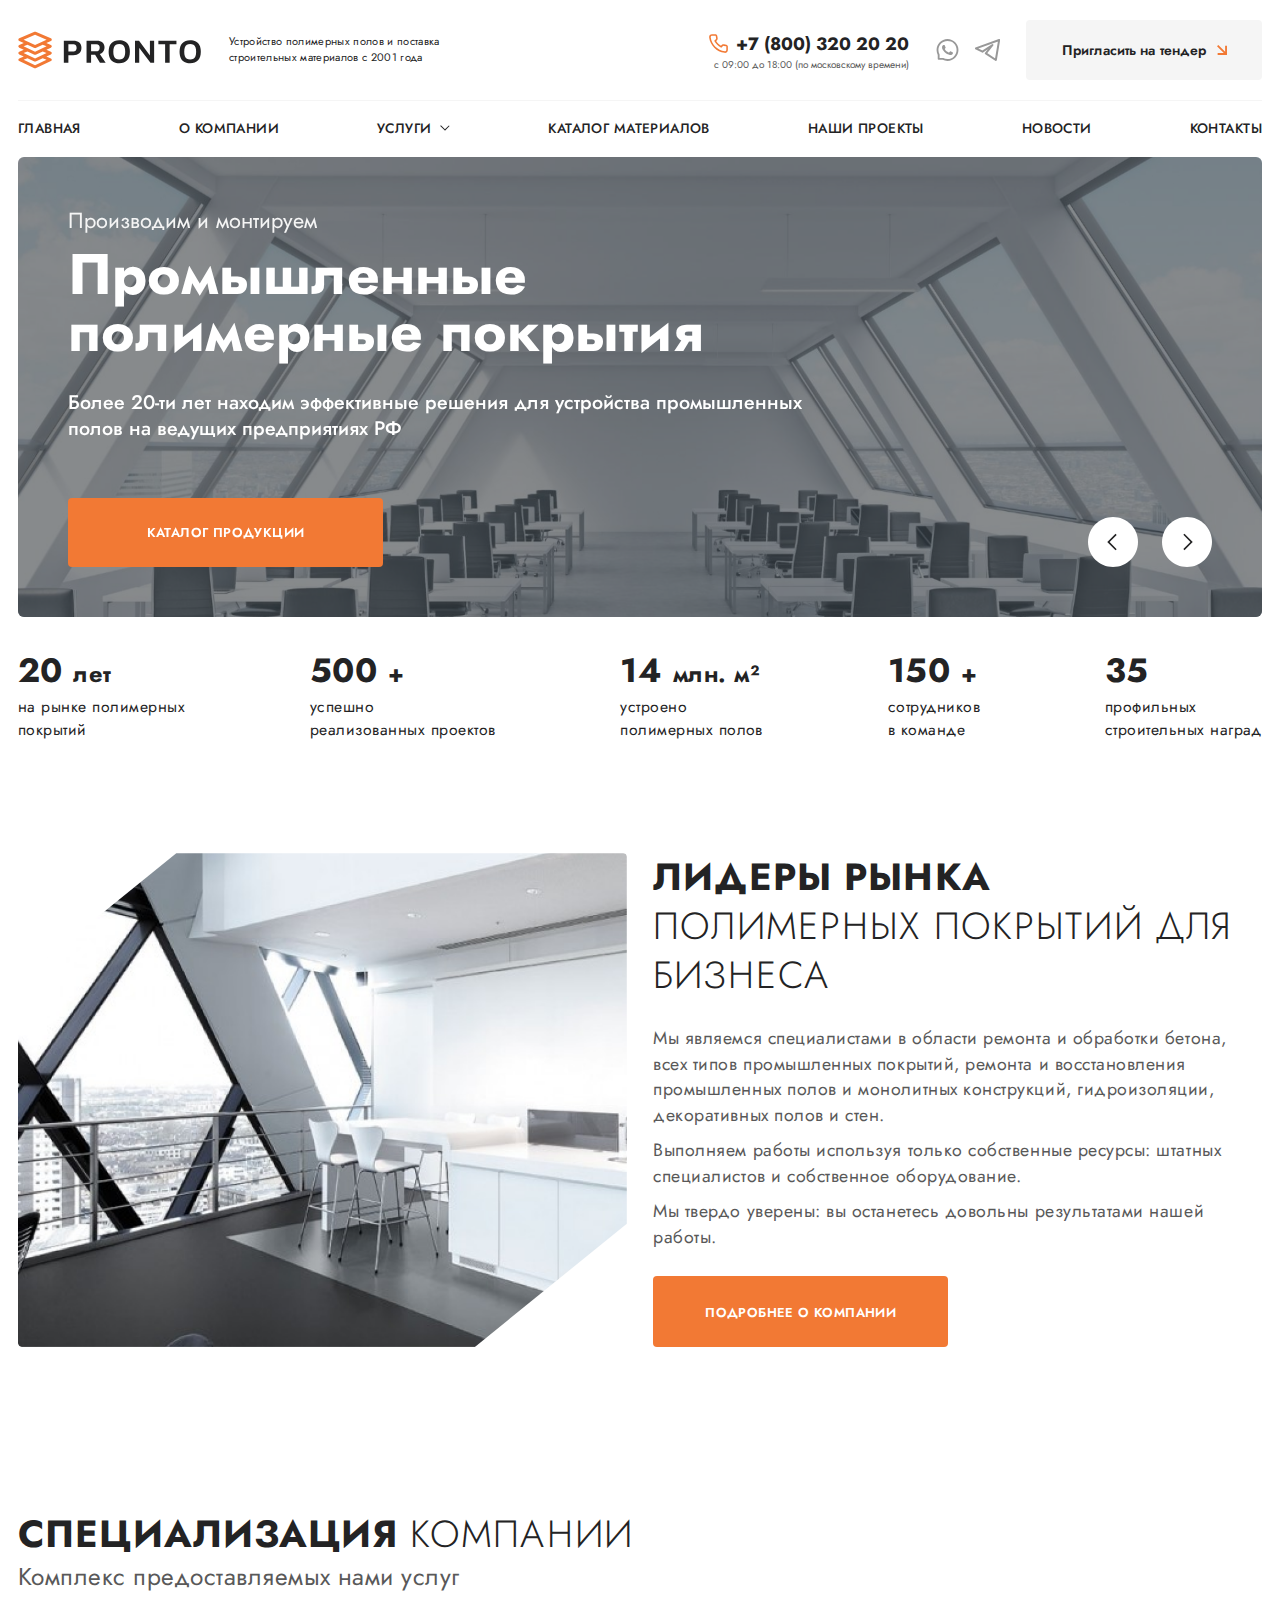
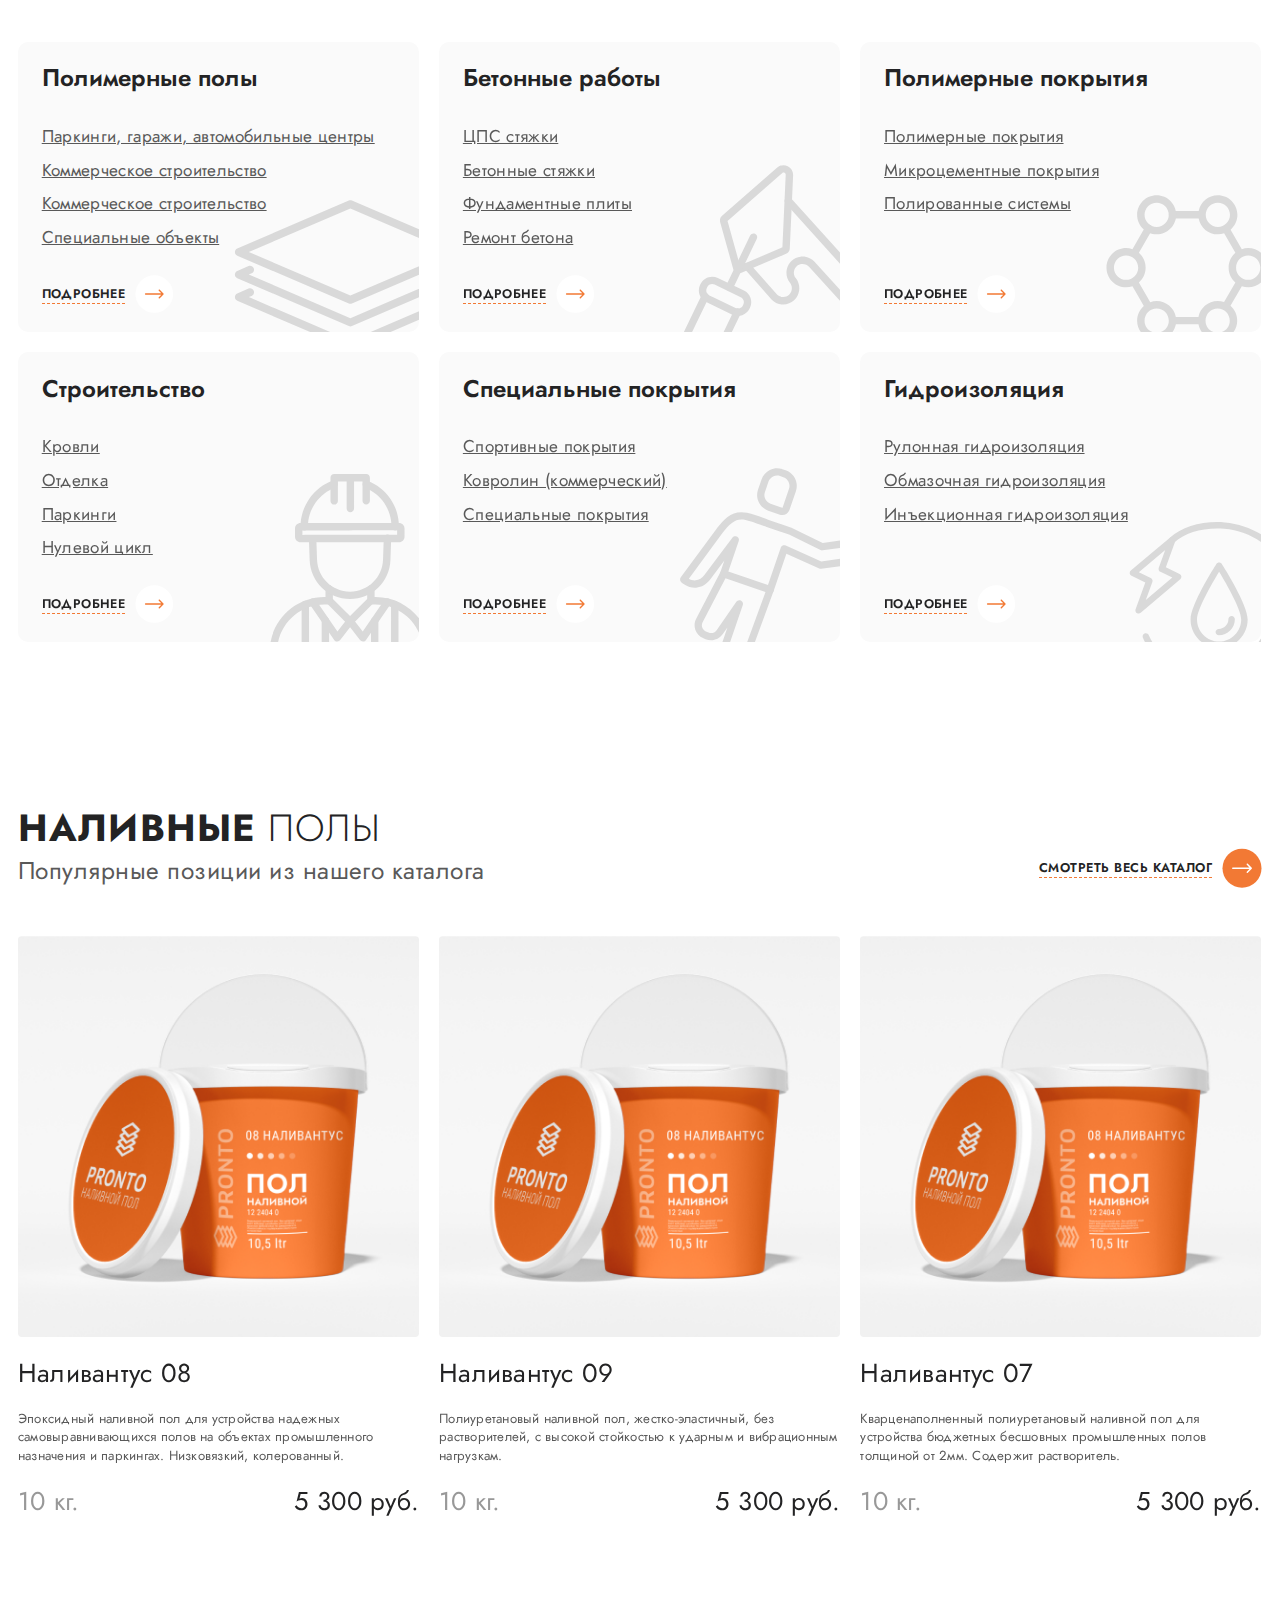
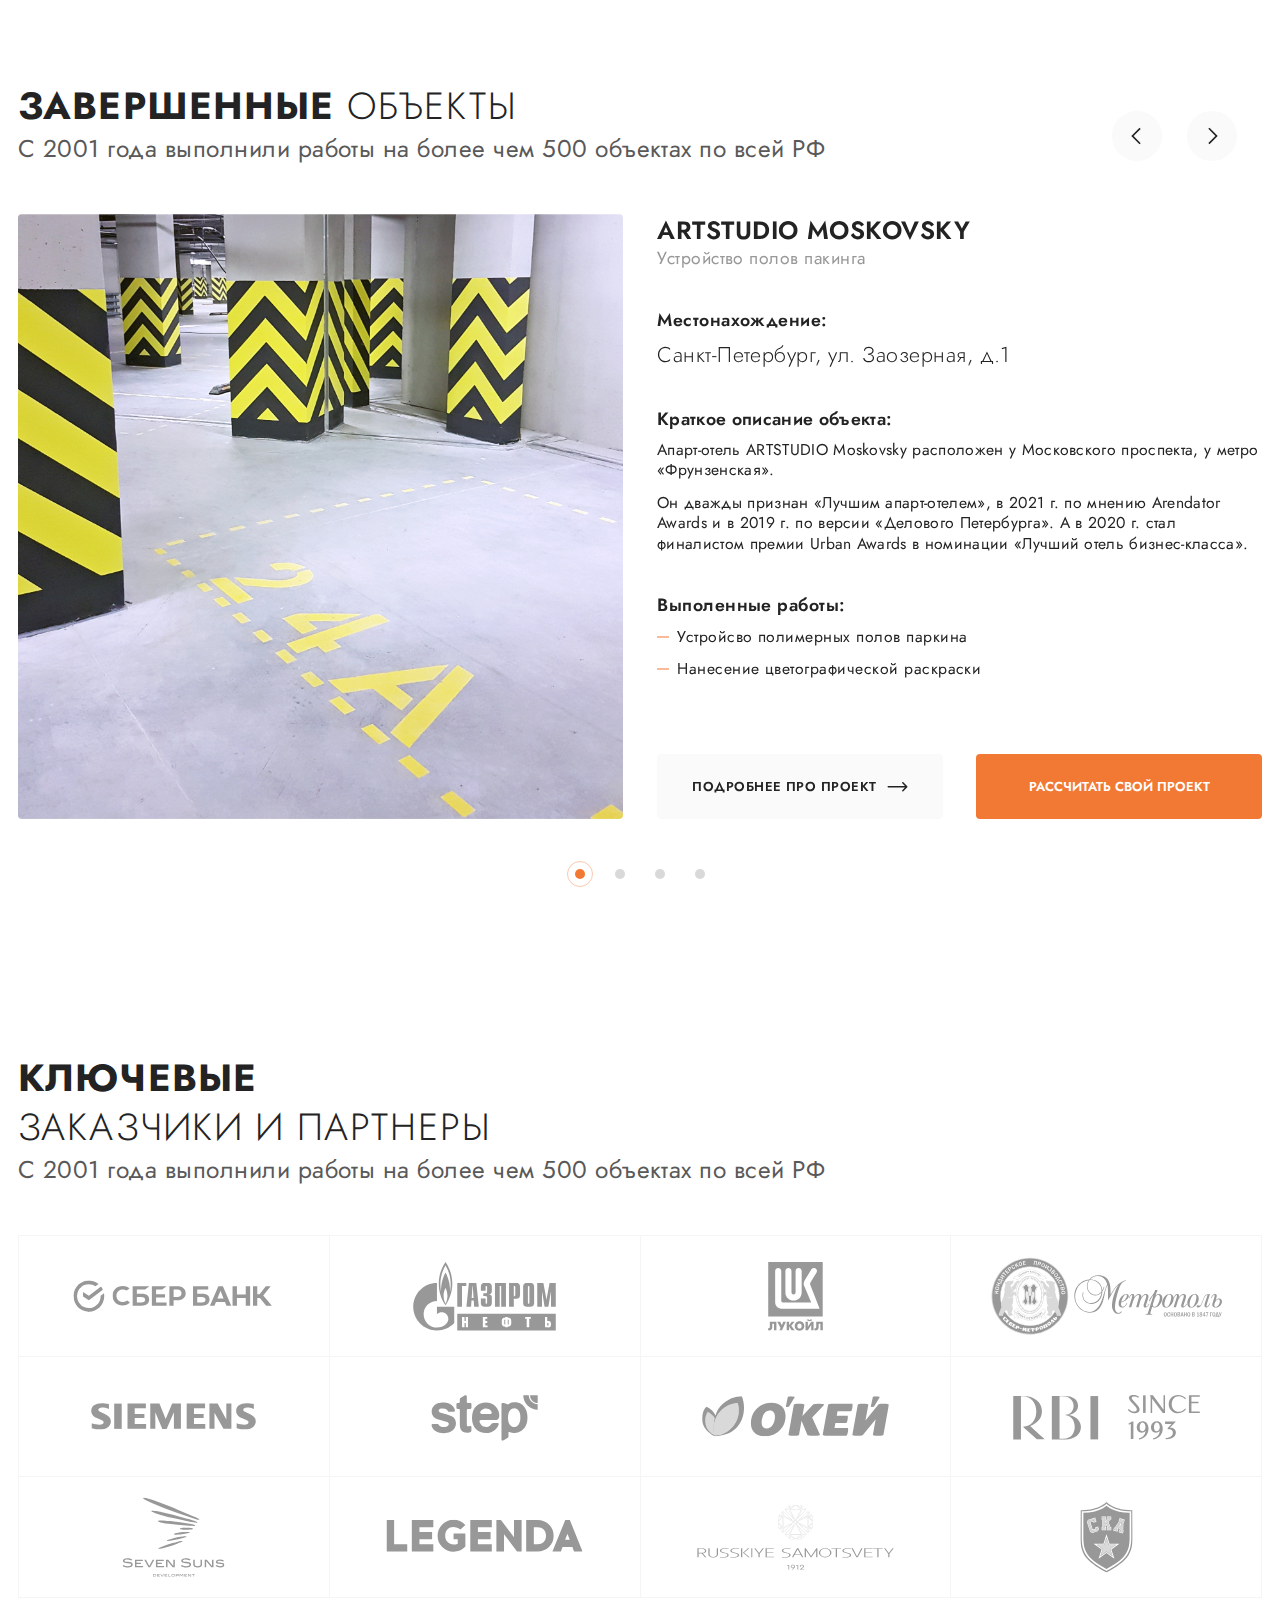
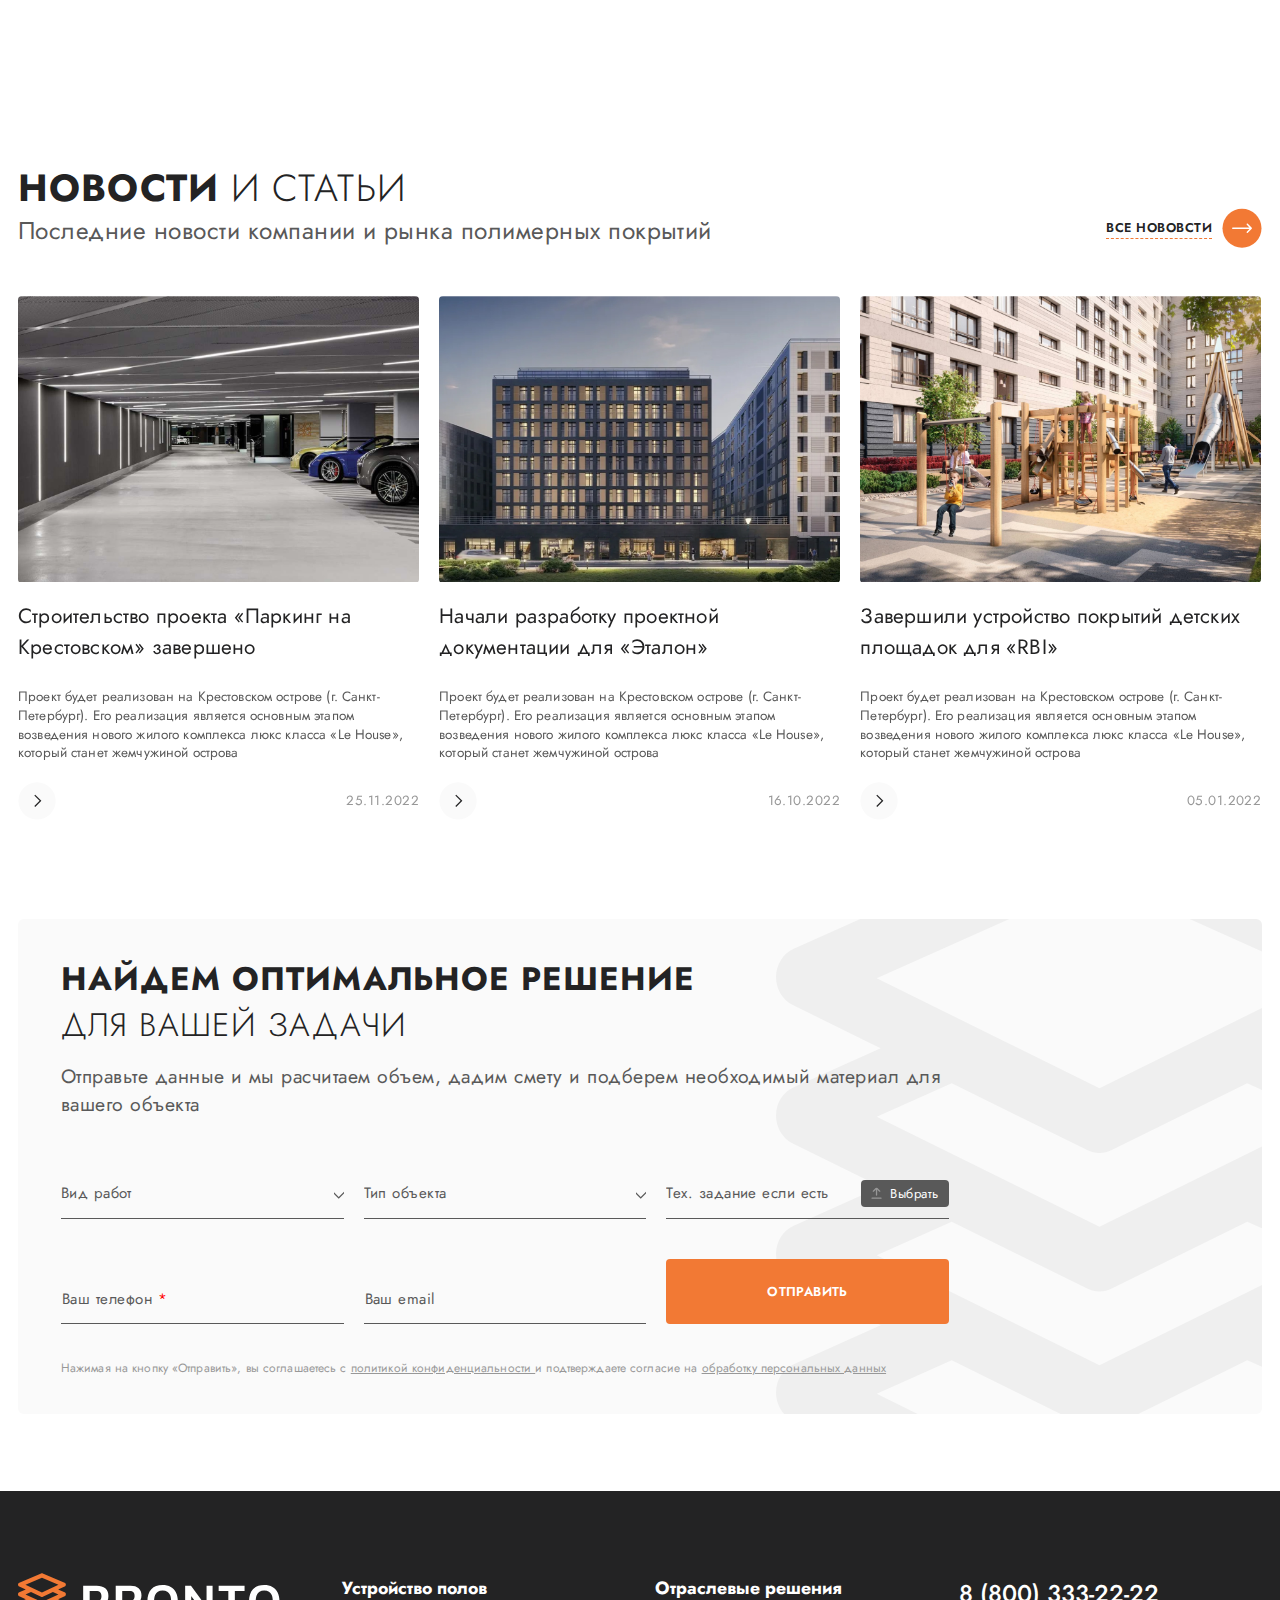
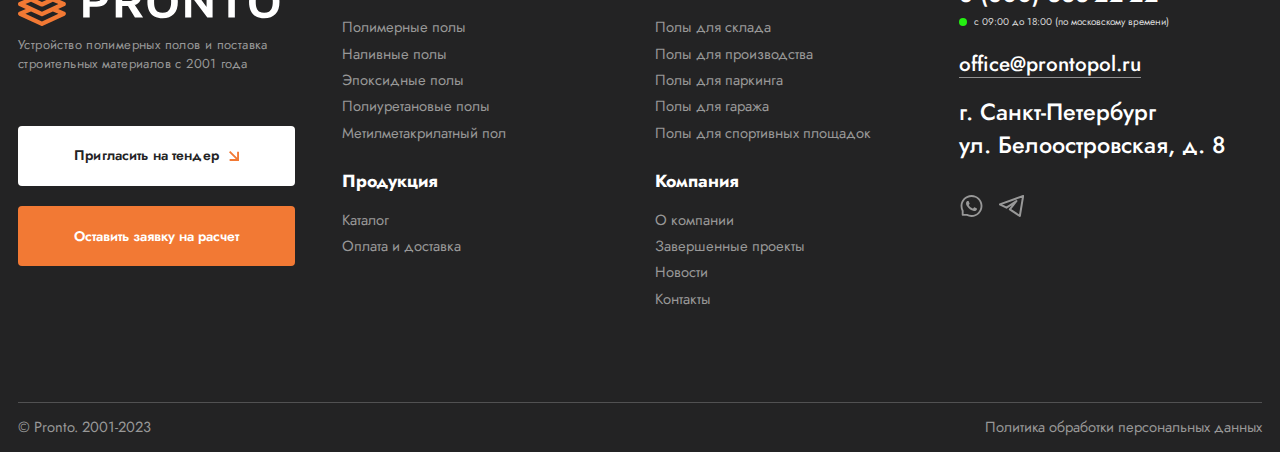
==== commit d6d67922: "Add files via upload" ====
--- a/index.html
+++ b/index.html
@@ -10,6 +10,7 @@
    <link rel="preconnect" href="https://fonts.gstatic.com" crossorigin>
    <link href="https://fonts.googleapis.com/css2?family=Jost:wght@300;400;500;600;700&display=swap" rel="stylesheet">
    <link rel="stylesheet" href="css/swiper-bundle.min.css">
+   <link rel="stylesheet" href="css/choices.min.css">
    <link rel="stylesheet" href="css/style.min.css">
 </head>
 
@@ -35,7 +36,7 @@
                      </div>
                      <div class="contacts__block">
                         <div class="contacts__phone-box">
-                           <a class="contacts__phone" href="tel:78003202020">
+                           <a class="contacts__phone" href="tel:78003202020" data-da=".menu__list-mobile,767,last">
                               <svg class="contacts__phone-img" width="25" height="25" viewBox="0 0 25 25" fill="none"
                                  xmlns="http://www.w3.org/2000/svg">
                                  <g clip-path="url(#clip0_1456_18)">
@@ -51,7 +52,7 @@
                               </svg>
                               +7 (800) 320 20 20
                            </a>
-                           <p class="phone__time">
+                           <p class="phone__time" data-da=".menu__list-mobile,767,last">
                               с 09:00 до 18:00 (по московскому времени)
                            </p>
                            <a class="contacts__phone-mobile" href="tel:+78003202020">
@@ -71,7 +72,7 @@
                               </svg>
                            </a>
                         </div>
-                        <div class="contacts__social-box">
+                        <div class="contacts__social-box" data-da=".phone__time,390,last">
                            <ul class="contacts__social-list">
                               <li class="contacts__social-item">
                                  <a class="contacts__social-link" href="#">
@@ -106,7 +107,7 @@
                            </ul>
                         </div>
                         <div class="contacts__tender-box">
-                           <button class="tender__btn" data-popup="#tender">
+                           <button class="tender__btn" data-popup="#tender" data-da=".menu__list-mobile,620,last">
                               Пригласить на тендер
                               <svg class="tender__btn-img" width="10" height="10" viewBox="0 0 10 10" fill="none"
                                  xmlns="http://www.w3.org/2000/svg">
@@ -131,9 +132,49 @@
                         <li class="menu__list-item">
                            <a class="menu__list-link" href="#company">о Компании</a>
                         </li>
-                        <li class="menu__list-item">
+                        <!--===== sub-menu =====-->
+                        <li class="menu__list-item menu__list-item-services">
                            <a class="menu__list-link" href="#services">Услуги</a>
+                           <svg class="menu__arrow arrow" width="12" height="8" viewBox="0 0 12 8" fill="none"
+                              xmlns="http://www.w3.org/2000/svg">
+                              <path fill-rule="evenodd" clip-rule="evenodd"
+                                 d="M5.55868 6.79219L5.96577 7.19927L11.4658 1.69922L10.6516 0.885045L5.93731 5.59938L1.05227 0.714331L0.266548 1.50005L5.55868 6.79219Z"
+                                 fill="#232324" />
+                           </svg>
+                           <ul class="sub-menu__list">
+                              <li class="box-shadow-item">
+                                 <ul class="box-shadow-list">
+                                    <li class="box-shadow-wrapper">
+                                       <ul class="box-shadow-inner">
+                                          <li class="sub-menu__list-item">
+                                             <a class="sub-menu__list-link" href="#">Полимерные полы</a>
+                                          </li>
+                                          <li class="sub-menu__list-item">
+                                             <a class="sub-menu__list-link" href="#">Наливные полы</a>
+                                          </li>
+                                          <li class="sub-menu__list-item">
+                                             <a class="sub-menu__list-link" href="#">Эпоксидные полы</a>
+                                          </li>
+                                          <li class="sub-menu__list-item">
+                                             <a class="sub-menu__list-link" href="#">Полиуретановые полы</a>
+                                          </li>
+                                          <li class="sub-menu__list-item">
+                                             <a class="sub-menu__list-link" href="#">Метилметакрилатный пол</a>
+                                          </li>
+                                          <li class="sub-menu__list-item">
+                                             <a class="sub-menu__list-link" href="#">Устройство полов для
+                                                производства</a>
+                                          </li>
+                                          <li class="sub-menu__list-item">
+                                             <a class="sub-menu__list-link" href="#">Устройство полов для паркинга</a>
+                                          </li>
+                                       </ul>
+                                    </li>
+                                 </ul>
+                              </li>
+                           </ul>
                         </li>
+                        <!--===== sub-menu =====-->
                         <li class="menu__list-item">
                            <a class="menu__list-link" href="#catalog">Каталог материалов</a>
                         </li>
@@ -148,6 +189,68 @@
                         </li>
                      </ul>
                   </nav>
+                  <!-- mobile menu -->
+                  <nav class="menu__mobile">
+                     <ul class="menu__list-mobile">
+                        <li class="menu__list-item menu__list-item-logo">
+                           <img class="logo-mobile" src="images/mobile-logo.svg" alt="">
+                        </li>
+                        <li class="menu__list-item">
+                           <a class="menu__list-link" href="#">Главная</a>
+                        </li>
+                        <li class="menu__list-item">
+                           <a class="menu__list-link" href="#">О компании</a>
+                        </li>
+                        <!-- mobile sub-menu -->
+                        <li class="menu__list-item menu__list-item-mobile">
+                           <button class="menu__list-btn-mobile">Услуги</button>
+                           <svg class="mobile-menu__arrow" width="9" height="6" viewBox="0 0 9 6" fill="none"
+                              xmlns="http://www.w3.org/2000/svg">
+                              <path
+                                 d="M4.5 5.51047C4.36637 5.51047 4.23327 5.45977 4.1313 5.35809L0.152739 1.37954C-0.0509132 1.17564 -0.0509132 0.845785 0.152739 0.642424C0.356392 0.438528 0.686247 0.438528 0.889851 0.642424L4.5 4.25228L8.11015 0.642424C8.3138 0.438528 8.64366 0.438528 8.84726 0.642424C9.05091 0.846076 9.05091 1.17564 8.84726 1.37954L4.86846 5.35809C4.76678 5.45977 4.63339 5.51047 4.5 5.51047Z"
+                                 fill="#232324" />
+                           </svg>
+                           <ul class="sub-menu__list-mobile">
+                              <li class="sub-menu__list-item">
+                                 <a class="sub-menu__list-link" href="#">Полимерные полы</a>
+                              </li>
+                              <li class="sub-menu__list-item">
+                                 <a class="sub-menu__list-link" href="#">Наливные полы</a>
+                              </li>
+                              <li class="sub-menu__list-item">
+                                 <a class="sub-menu__list-link" href="#">Эпоксидные полы</a>
+                              </li>
+                              <li class="sub-menu__list-item">
+                                 <a class="sub-menu__list-link" href="#">Полиуретановые полы</a>
+                              </li>
+                              <li class="sub-menu__list-item">
+                                 <a class="sub-menu__list-link" href="#">Метилметакрилатный пол</a>
+                              </li>
+                              <li class="sub-menu__list-item">
+                                 <a class="sub-menu__list-link" href="#">Устройство полов для
+                                    производства</a>
+                              </li>
+                              <li class="sub-menu__list-item">
+                                 <a class="sub-menu__list-link" href="#">Устройство полов для паркинга</a>
+                              </li>
+                           </ul>
+                        </li>
+                        <!-- mobile sub-menu -->
+                        <li class="menu__list-item">
+                           <a class="menu__list-link" href="#">Каталог материалов</a>
+                        </li>
+                        <li class="menu__list-item">
+                           <a class="menu__list-link" href="#">Наши проекты</a>
+                        </li>
+                        <li class="menu__list-item">
+                           <a class="menu__list-link" href="#">Новости</a>
+                        </li>
+                        <li class="menu__list-item">
+                           <a class="menu__list-link" href="#">Контакты</a>
+                        </li>
+                     </ul>
+                  </nav>
+                  <!-- mobile menu -->
                </div>
             </div>
             <div class="container header__slider-container">
@@ -1286,7 +1389,7 @@
          </section>
 
          <section class="optimal">
-            <div class="container">
+            <div class="container optimal__container">
                <div class="optimal__inner">
                   <div class="optimal__body">
                      <div class="section-title__block">
@@ -1303,22 +1406,89 @@
                            </div>
                         </div>
                      </div>
-
                      <form class="optimal__form" action="#">
-
-
-
-
-
-                        <div class="form-item">
-                           <input type="text" id="phone" autocomplete="off" required>
-                           <label for="phone">Ваш телефон <span class="star-required">*</span> </label>
-                        </div>
-
-
-
+                        <div class="optimal__form-inner">
+                           <div class="calculation-data__block">
+                              <div class="calculation-data__item">
+                                 <div class="calculation-data__select">
+                                    <select class="multi-default">
+                                       <option class="calculation-data__option" selected>
+                                          Вид работ
+                                       </option>
+                                       <option class="calculation-data__option" value="Устройство полимерных полов">
+                                          Устройство полимерных полов
+                                       </option>
+                                       <option class="calculation-data__option" value="Бетонные работы">
+                                          Бетонные работы
+                                       </option>
+                                       <option class="calculation-data__option" value="Полимерные покрытия">
+                                          Полимерные покрытия
+                                       </option>
+                                       <option class="calculation-data__option" value="Строительство">
+                                          Строительство
+                                       </option>
+                                       <option class="calculation-data__option" value="Специальные покрытия">
+                                          Специальные покрытия
+                                       </option>
+                                    </select>
+                                 </div>
+                              </div>
+                              <div class="calculation-data__item">
+                                 <div class="calculation-data__select">
+                                    <select class="multi-default">
+                                       <option class="calculation-data__option" selected>
+                                          Тип объекта
+                                       </option>
+                                       <option class="calculation-data__option" value="Стадион">
+                                          Стадион
+                                       </option>
+                                       <option class="calculation-data__option" value="Подземная парковка">
+                                          Подземная парковка
+                                       </option>
+                                       <option class="calculation-data__option" value="Торговый центр">
+                                          Торговый центр
+                                       </option>
+                                    </select>
+                                 </div>
+                              </div>
+                              <div class="calculation-data__item">
+                                 <div class="calculation-data__input">
+                                    <div class="field__wrapper">
+                                       <input type="file" name="file" id="field__file" class="field field__file"
+                                          multiple>
+                                       <label class="field__file-wrapper" for="field__file">
+                                          <span class="field__file-fake">Тех. задание если есть</span>
+                                          <span class="field__file-button">
+                                             <img class="file-button__img" src="images/icons/calculation-icon.svg"
+                                                alt="">
+                                             Выбрать
+                                          </span>
+                                       </label>
+                                    </div>
+                                 </div>
+                              </div>
+                           </div>
+                           <div class="user-data__block">
+                              <div class="user-data__item">
+                                 <div class="text-field text-field_floating">
+                                    <input class="text-field__input" type="tel" id="phone" placeholder="Ваш телефон *">
+                                    <label class="text-field__label" for="phone">Ваш телефон <span
+                                          class="span__red">*</span>
+                                    </label>
+                                 </div>
+                              </div>
+                              <div class="user-data__item ">
+                                 <div class="text-field text-field_floating">
+                                    <input class="text-field__input" type="email" id="email" placeholder="Ваш email">
+                                    <label class="text-field__label" for="email">Ваш email</label>
+                                 </div>
+                              </div>
+                              <div class="user-data__item">
+                                 <button class="user-data__btn" type="submit">Отправить</button>
+                              </div>
+                           </div>
+                        </div>
                      </form>
-
                      <div class="optimal-politics__block">
                         <div class="optimal-politics__info">
                            Нажимая на кнопку «Отправить», вы соглашаетесь с
@@ -1556,6 +1726,7 @@
    <script src="https://ajax.googleapis.com/ajax/libs/jquery/3.4.1/jquery.min.js"></script>
    <script src="js/hystmodal.min.js"></script>
    <script src="js/swiper-bundle.min.js"></script>
+   <script src="js/choices.min.js"></script>
    <script src="js/main.min.js"></script>
 </body>
 
--- a/css/choices.min.css
+++ b/css/choices.min.css
@@ -0,0 +1 @@
+.choices{position:relative;overflow:hidden;margin-bottom:24px;font-size:16px}.choices:focus{outline:0}.choices:last-child{margin-bottom:0}.choices.is-open{overflow:visible}.choices.is-disabled .choices__inner,.choices.is-disabled .choices__input{background-color:#eaeaea;cursor:not-allowed;-webkit-user-select:none;user-select:none}.choices.is-disabled .choices__item{cursor:not-allowed}.choices [hidden]{display:none!important}.choices[data-type*=select-one]{cursor:pointer}.choices[data-type*=select-one] .choices__inner{padding-bottom:7.5px}.choices[data-type*=select-one] .choices__input{display:block;width:100%;padding:10px;border-bottom:1px solid #ddd;background-color:#fff;margin:0}.choices[data-type*=select-one] .choices__button{background-image:url([data-uri]);padding:0;background-size:8px;position:absolute;top:50%;right:0;margin-top:-10px;margin-right:25px;height:20px;width:20px;border-radius:10em;opacity:.25}.choices[data-type*=select-one] .choices__button:focus,.choices[data-type*=select-one] .choices__button:hover{opacity:1}.choices[data-type*=select-one] .choices__button:focus{box-shadow:0 0 0 2px #00bcd4}.choices[data-type*=select-one] .choices__item[data-value=""] .choices__button{display:none}.choices[data-type*=select-one]::after{content:"";height:0;width:0;border-style:solid;border-color:#333 transparent transparent;border-width:5px;position:absolute;right:11.5px;top:50%;margin-top:-2.5px;pointer-events:none}.choices[data-type*=select-one].is-open::after{border-color:transparent transparent #333;margin-top:-7.5px}.choices[data-type*=select-one][dir=rtl]::after{left:11.5px;right:auto}.choices[data-type*=select-one][dir=rtl] .choices__button{right:auto;left:0;margin-left:25px;margin-right:0}.choices[data-type*=select-multiple] .choices__inner,.choices[data-type*=text] .choices__inner{cursor:text}.choices[data-type*=select-multiple] .choices__button,.choices[data-type*=text] .choices__button{position:relative;display:inline-block;margin:0 -4px 0 8px;padding-left:16px;border-left:1px solid #008fa1;background-image:url([data-uri]);background-size:8px;width:8px;line-height:1;opacity:.75;border-radius:0}.choices[data-type*=select-multiple] .choices__button:focus,.choices[data-type*=select-multiple] .choices__button:hover,.choices[data-type*=text] .choices__button:focus,.choices[data-type*=text] .choices__button:hover{opacity:1}.choices__inner{display:inline-block;vertical-align:top;width:100%;background-color:#f9f9f9;padding:7.5px 7.5px 3.75px;border:1px solid #ddd;border-radius:2.5px;font-size:14px;min-height:44px;overflow:hidden}.is-focused .choices__inner,.is-open .choices__inner{border-color:#b7b7b7}.is-open .choices__inner{border-radius:2.5px 2.5px 0 0}.is-flipped.is-open .choices__inner{border-radius:0 0 2.5px 2.5px}.choices__list{margin:0;padding-left:0;list-style:none}.choices__list--single{display:inline-block;padding:4px 16px 4px 4px;width:100%}[dir=rtl] .choices__list--single{padding-right:4px;padding-left:16px}.choices__list--single .choices__item{width:100%}.choices__list--multiple{display:inline}.choices__list--multiple .choices__item{display:inline-block;vertical-align:middle;border-radius:20px;padding:4px 10px;font-size:12px;font-weight:500;margin-right:3.75px;margin-bottom:3.75px;background-color:#00bcd4;border:1px solid #00a5bb;color:#fff;word-break:break-all;box-sizing:border-box}.choices__list--multiple .choices__item[data-deletable]{padding-right:5px}[dir=rtl] .choices__list--multiple .choices__item{margin-right:0;margin-left:3.75px}.choices__list--multiple .choices__item.is-highlighted{background-color:#00a5bb;border:1px solid #008fa1}.is-disabled .choices__list--multiple .choices__item{background-color:#aaa;border:1px solid #919191}.choices__list--dropdown,.choices__list[aria-expanded]{visibility:hidden;z-index:1;position:absolute;width:100%;background-color:#fff;border:1px solid #ddd;top:100%;margin-top:-1px;border-bottom-left-radius:2.5px;border-bottom-right-radius:2.5px;overflow:hidden;word-break:break-all;will-change:visibility}.is-active.choices__list--dropdown,.is-active.choices__list[aria-expanded]{visibility:visible}.is-open .choices__list--dropdown,.is-open .choices__list[aria-expanded]{border-color:#b7b7b7}.is-flipped .choices__list--dropdown,.is-flipped .choices__list[aria-expanded]{top:auto;bottom:100%;margin-top:0;margin-bottom:-1px;border-radius:.25rem .25rem 0 0}.choices__list--dropdown .choices__list,.choices__list[aria-expanded] .choices__list{position:relative;max-height:300px;overflow:auto;-webkit-overflow-scrolling:touch;will-change:scroll-position}.choices__list--dropdown .choices__item,.choices__list[aria-expanded] .choices__item{position:relative;padding:10px;font-size:14px}[dir=rtl] .choices__list--dropdown .choices__item,[dir=rtl] .choices__list[aria-expanded] .choices__item{text-align:right}@media (min-width:640px){.choices__list--dropdown .choices__item--selectable,.choices__list[aria-expanded] .choices__item--selectable{padding-right:100px}.choices__list--dropdown .choices__item--selectable::after,.choices__list[aria-expanded] .choices__item--selectable::after{content:attr(data-select-text);font-size:12px;opacity:0;position:absolute;right:10px;top:50%;transform:translateY(-50%)}[dir=rtl] .choices__list--dropdown .choices__item--selectable,[dir=rtl] .choices__list[aria-expanded] .choices__item--selectable{text-align:right;padding-left:100px;padding-right:10px}[dir=rtl] .choices__list--dropdown .choices__item--selectable::after,[dir=rtl] .choices__list[aria-expanded] .choices__item--selectable::after{right:auto;left:10px}}.choices__list--dropdown .choices__item--selectable.is-highlighted,.choices__list[aria-expanded] .choices__item--selectable.is-highlighted{background-color:#f2f2f2}.choices__list--dropdown .choices__item--selectable.is-highlighted::after,.choices__list[aria-expanded] .choices__item--selectable.is-highlighted::after{opacity:.5}.choices__item{cursor:default}.choices__item--selectable{cursor:pointer}.choices__item--disabled{cursor:not-allowed;-webkit-user-select:none;user-select:none;opacity:.5}.choices__heading{font-weight:600;font-size:12px;padding:10px;border-bottom:1px solid #f7f7f7;color:gray}.choices__button{text-indent:-9999px;-webkit-appearance:none;appearance:none;border:0;background-color:transparent;background-repeat:no-repeat;background-position:center;cursor:pointer}.choices__button:focus,.choices__input:focus{outline:0}.choices__input{display:inline-block;vertical-align:baseline;background-color:#f9f9f9;font-size:14px;margin-bottom:5px;border:0;border-radius:0;max-width:100%;padding:4px 0 4px 2px}[dir=rtl] .choices__input{padding-right:2px;padding-left:0}.choices__placeholder{opacity:.5}--- a/css/style.min.css
+++ b/css/style.min.css
@@ -1 +1 @@
-html{-webkit-box-sizing:border-box;box-sizing:border-box;height:100%}*,*::after,*::before{-webkit-box-sizing:inherit;box-sizing:inherit}ul[class],ol[class]{padding:0}body,h1,h2,h3,h4,h5,h6,p,ul[class],ol[class],li,figure,figcaption,blockquote,dl,dd{margin:0}ul[class]{list-style:none}img{max-width:100%;display:block}input,button,textarea,select{font:inherit}a{text-decoration:none}.slick-slider{position:relative;display:block;-webkit-box-sizing:border-box;box-sizing:border-box;-webkit-touch-callout:none;-webkit-user-select:none;-moz-user-select:none;-ms-user-select:none;user-select:none;-ms-touch-action:pan-y;touch-action:pan-y;-webkit-tap-highlight-color:transparent}.slick-list{position:relative;overflow:hidden;display:block;margin:0;padding:0}.slick-list:focus{outline:none}.slick-list.dragging{cursor:pointer;cursor:hand}.slick-slider .slick-track,.slick-slider .slick-list{-webkit-transform:translate3d(0, 0, 0);-ms-transform:translate3d(0, 0, 0);transform:translate3d(0, 0, 0)}.slick-track{position:relative;left:0;top:0;display:block;margin-left:auto;margin-right:auto}.slick-track:before,.slick-track:after{content:"";display:table}.slick-track:after{clear:both}.slick-loading .slick-track{visibility:hidden}.slick-slide{float:left;height:100%;min-height:1px;display:none}[dir="rtl"] .slick-slide{float:right}.slick-slide img{display:block}.slick-slide.slick-loading img{display:none}.slick-slide.dragging img{pointer-events:none}.slick-initialized .slick-slide{display:block}.slick-loading .slick-slide{visibility:hidden}.slick-vertical .slick-slide{display:block;height:auto;border:1px solid transparent}.slick-arrow.slick-hidden{display:none}.icon-menu{display:none;margin:0px;padding:0px;border:none;background-color:transparent;position:relative;-webkit-box-flex:0;-ms-flex:0 0 40px;flex:0 0 40px;height:20px;cursor:pointer;z-index:6;width:30px;margin-right:10px}.icon-menu span,.icon-menu::before,.icon-menu::after{-webkit-transition:all 0.3s ease 0s;-o-transition:all 0.3s ease 0s;transition:all 0.3s ease 0s;left:0px;position:absolute;width:100%;height:2px;border-radius:1px;background-color:#232324}.icon-menu span{width:25px;right:0;left:inherit}.icon-menu::before,.icon-menu::after{content:""}.icon-menu::before{top:0px}.icon-menu::after{bottom:0px}.icon-menu span{top:50%;-webkit-transform:scale(1) translate(0px, -50%);-ms-transform:scale(1) translate(0px, -50%);transform:scale(1) translate(0px, -50%)}.icon-menu.menu-open span{-webkit-transform:scale(0) translate(0px, -50%);-ms-transform:scale(0) translate(0px, -50%);transform:scale(0) translate(0px, -50%)}.menu-open.icon-menu::before{top:50%;-webkit-transform:rotate(-45deg) translate(0px, -50%);-ms-transform:rotate(-45deg) translate(0px, -50%);transform:rotate(-45deg) translate(0px, -50%)}.menu-open.icon-menu::after{bottom:45%;-webkit-transform:rotate(45deg) translate(0px, 50%);-ms-transform:rotate(45deg) translate(0px, 50%);transform:rotate(45deg) translate(0px, 50%)}.btn__up{background:rgba(82,82,82,0.8);border:1px solid #3a3a3a;color:#fff;line-height:50px;height:60px;width:60px;border-radius:50%;text-align:center;position:fixed;right:20px;bottom:50px;cursor:pointer;opacity:0;-webkit-transition:opacity 0.5s;-o-transition:opacity 0.5s;transition:opacity 0.5s;pointer-events:none;z-index:50;font-size:30px}.btn__up-open{opacity:1;pointer-events:all}.title__block-inner{display:-webkit-box;display:-ms-flexbox;display:flex;-webkit-box-align:end;-ms-flex-align:end;align-items:flex-end;-webkit-box-pack:justify;-ms-flex-pack:justify;justify-content:space-between;padding-bottom:50px}@media (max-width: 1336px){.title__block-inner{padding-bottom:calc(25px + 25 * ((100vw - 320px) / 1120))}}.title__block-text{letter-spacing:0.03em}.section__title{font-weight:300;font-size:2.5rem;line-height:1.3;text-transform:uppercase;letter-spacing:0.03em}@media (max-width: 1336px){.section__title{font-size:calc(24px + 16 * ((100vw - 320px) / 1120));line-height:calc(30.6px + 21.4 * ((100vw - 320px) / 1120))}}.section__title--bold{font-weight:700}.section__title-info{font-size:1.625rem;line-height:1.5;color:#595959}@media (max-width: 1336px){.section__title-info{font-size:calc(15px + 11 * ((100vw - 320px) / 1120));line-height:calc(21.75px + 17.25 * ((100vw - 320px) / 1120))}}.title__block-more{letter-spacing:0.03em}.title__block-link{display:-webkit-box;display:-ms-flexbox;display:flex;-webkit-box-align:center;-ms-flex-align:center;align-items:center;-webkit-transition:all 0.3s;-o-transition:all 0.3s;transition:all 0.3s}.title-link__text{font-weight:600;font-size:.8125rem;line-height:1.45;text-transform:uppercase;color:#232324;border-bottom:1px dashed #f27934;margin-right:10px;-webkit-transition:all 0.3s;-o-transition:all 0.3s;transition:all 0.3s}@media (max-width: 1336px){.title-link__text{font-size:calc(11px + 2 * ((100vw - 320px) / 1120));line-height:calc(15.95px + 2.9 * ((100vw - 320px) / 1120))}}.title__block-link:hover .title-link__text{color:#f27934;border-bottom:1px solid #f27934;-webkit-transition:all 0.3s;-o-transition:all 0.3s;transition:all 0.3s}.title-link__img{display:block}.title-link__img path{-webkit-transition:all 0.3s;-o-transition:all 0.3s;transition:all 0.3s}.title__block-link:hover .title-link__img path{fill:#f27934;-webkit-transition:all 0.3s;-o-transition:all 0.3s;transition:all 0.3s}.title-link__img-arrow{-webkit-transition:all 0.3s;-o-transition:all 0.3s;transition:all 0.3s}.title__block-link:hover .title-link__img-arrow{fill:#fff;-webkit-transition:all 0.3s;-o-transition:all 0.3s;transition:all 0.3s}.title-link__img-circle{-webkit-transition:all 0.3s;-o-transition:all 0.3s;transition:all 0.3s}.title__block-link:hover .title-link__img-circle{stroke:#f27934;-webkit-transition:all 0.3s;-o-transition:all 0.3s;transition:all 0.3s}.hystmodal__opened{position:fixed;right:0;left:0;overflow:hidden}.hystmodal__shadow{position:fixed;border:none;display:block;width:100%;top:0;bottom:0;right:0;left:0;overflow:hidden;pointer-events:none;z-index:98;opacity:0;-webkit-transition:opacity 0.15s ease;-o-transition:opacity 0.15s ease;transition:opacity 0.15s ease;background-color:black}.hystmodal__shadow--show{pointer-events:auto;opacity:0.6}.hystmodal{position:fixed;top:0;bottom:0;right:0;left:0;overflow:hidden;overflow-y:auto;-webkit-overflow-scrolling:touch;opacity:1;pointer-events:none;display:-webkit-box;display:-ms-flexbox;display:flex;-webkit-box-orient:vertical;-webkit-box-direction:normal;-ms-flex-flow:column nowrap;flex-flow:column nowrap;-webkit-box-pack:start;-ms-flex-pack:start;justify-content:flex-start;z-index:99;visibility:hidden}.hystmodal--active{opacity:1}.hystmodal--moved,.hystmodal--active{pointer-events:auto;visibility:visible}.hystmodal__wrap{-ms-flex-negative:0;flex-shrink:0;-webkit-box-flex:0;-ms-flex-positive:0;flex-grow:0;width:100%;min-height:100%;margin:auto;display:-webkit-box;display:-ms-flexbox;display:flex;-webkit-box-orient:vertical;-webkit-box-direction:normal;-ms-flex-flow:column nowrap;flex-flow:column nowrap;-webkit-box-align:center;-ms-flex-align:center;align-items:center;-webkit-box-pack:center;-ms-flex-pack:center;justify-content:center}.hystmodal__window{margin:50px 0;-webkit-box-sizing:border-box;box-sizing:border-box;-ms-flex-negative:0;flex-shrink:0;-webkit-box-flex:0;-ms-flex-positive:0;flex-grow:0;background:#fff;width:600px;max-width:100%;overflow:visible;-webkit-transition:opacity 0.2s ease 0s, -webkit-transform 0.2s ease 0s;transition:opacity 0.2s ease 0s, -webkit-transform 0.2s ease 0s;-o-transition:transform 0.2s ease 0s, opacity 0.2s ease 0s;transition:transform 0.2s ease 0s, opacity 0.2s ease 0s;transition:transform 0.2s ease 0s, opacity 0.2s ease 0s, -webkit-transform 0.2s ease 0s;-webkit-transform:scale(0.9);-ms-transform:scale(0.9);transform:scale(0.9);opacity:0}.hystmodal--active .hystmodal__window{-webkit-transform:scale(1);-ms-transform:scale(1);transform:scale(1);opacity:1}.hystmodal__close{position:absolute;z-index:10;top:0;right:-40px;display:block;width:30px;height:30px;background-color:transparent;background-position:center center;background-repeat:no-repeat;background-image:url("data:image/svg+xml,%3Csvg xmlns='http://www.w3.org/2000/svg' viewBox='0 0 24 24'%3E%3Cpath fill='%23fff' stroke='%23fff' stroke-linecap='square' stroke-miterlimit='50' stroke-width='2' d='M22 2L2 22'/%3E%3Cpath fill='none' stroke='%23fff' stroke-linecap='square' stroke-miterlimit='50' stroke-width='2' d='M2 2l20 20'/%3E%3C/svg%3E");background-size:100% 100%;border:none;font-size:0;cursor:pointer;outline:none}.hystmodal__close:focus{outline:2px dotted #afb3b9;outline-offset:2px}@media all and (max-width: 767px){.hystmodal__close{top:10px;right:10px;width:24px;height:24px;background-image:url("data:image/svg+xml,%3Csvg xmlns='http://www.w3.org/2000/svg' viewBox='0 0 24 24'%3E%3Cpath fill='%23fff' stroke='%23111' stroke-linecap='square' stroke-miterlimit='50' stroke-width='2' d='M22 2L2 22'/%3E%3Cpath fill='none' stroke='%23111' stroke-linecap='square' stroke-miterlimit='50' stroke-width='2' d='M2 2l20 20'/%3E%3C/svg%3E")}.hystmodal__window{margin:0}}.header{background-color:#fff}.header__top{padding-top:20px;padding-bottom:20px}@media (max-width: 767px){.header__top{padding-top:10px;padding-bottom:10px}}.header__top-inner{display:-webkit-box;display:-ms-flexbox;display:flex;-webkit-box-align:center;-ms-flex-align:center;align-items:center;-webkit-box-pack:justify;-ms-flex-pack:justify;justify-content:space-between}.logo__block{display:-webkit-box;display:-ms-flexbox;display:flex;-webkit-box-align:center;-ms-flex-align:center;align-items:center}.logo{display:block}.logo__img{display:block;width:193px;height:40px}@media (max-width: 1336px){.logo__img{width:calc(140px + 53 * ((100vw - 320px) / 1120));height:calc(28px + 12 * ((100vw - 320px) / 1120))}}.logo__deacription{font-size:.6875rem;line-height:1.45;letter-spacing:0.03em;color:#232324;max-width:217px;margin-left:30px}@media (max-width: 1336px){.logo__deacription{margin-left:calc(0px + 30 * ((100vw - 320px) / 1120))}}@media (max-width: 992px){.logo__deacription{display:none}}.contacts__block{display:-webkit-box;display:-ms-flexbox;display:flex;-webkit-box-align:center;-ms-flex-align:center;align-items:center;margin-left:10px}@media (max-width: 767px){.contacts__block{margin-left:auto}}.contacts__phone{display:-webkit-box;display:-ms-flexbox;display:flex;-webkit-box-align:center;-ms-flex-align:center;align-items:center;font-weight:700;font-size:1.125rem;line-height:1.45;color:#232324;margin-bottom:3px;-webkit-transition:color 0.3s;-o-transition:color 0.3s;transition:color 0.3s}.contacts__phone:hover{color:#f27934;-webkit-transition:color 0.3s;-o-transition:color 0.3s;transition:color 0.3s}@media (max-width: 767px){.contacts__phone{display:none}}.contacts__phone-img{display:block;margin-right:5px}.phone__time{font-size:.625rem;line-height:1;text-align:right;color:#595959}@media (max-width: 767px){.phone__time{display:none}}.contacts__phone-mobile{display:none}@media (max-width: 767px){.contacts__phone-mobile{display:block}}.phone-mobile__img{display:block}.contacts__social-box{margin-left:30px;margin-right:30px}@media (max-width: 1336px){.contacts__social-box{margin-left:calc(5px + 25 * ((100vw - 320px) / 1120));margin-right:calc(5px + 25 * ((100vw - 320px) / 1120))}}@media (max-width: 767px){.contacts__social-box{margin-left:15px;margin-right:15px}}@media (max-width: 390px){.contacts__social-box{display:none}}.contacts__social-list{display:-webkit-box;display:-ms-flexbox;display:flex;-webkit-box-align:center;-ms-flex-align:center;align-items:center;gap:15px}.social__img{display:block}.social__img-whatsapp:hover path{-webkit-transition:all 0.3s;-o-transition:all 0.3s;transition:all 0.3s}.social__img-whatsapp:hover path{fill:#f27934;-webkit-transition:all 0.3s;-o-transition:all 0.3s;transition:all 0.3s}.social__img-telegram path{-webkit-transition:stroke 0.3s;-o-transition:stroke 0.3s;transition:stroke 0.3s}.social__img-telegram:hover path{stroke:#f27934;-webkit-transition:stroke 0.3s;-o-transition:stroke 0.3s;transition:stroke 0.3s}.tender__btn{border:none;display:-webkit-box;display:-ms-flexbox;display:flex;-webkit-box-align:center;-ms-flex-align:center;align-items:center;-webkit-box-pack:center;-ms-flex-pack:center;justify-content:center;font-weight:600;font-size:.875rem;line-height:1.45;letter-spacing:0.01em;color:#232324;background:#f5f5f5;border-radius:4px;padding:20px 20px 20px 20px;cursor:pointer;width:239px;-webkit-transition:all 0.3s;-o-transition:all 0.3s;transition:all 0.3s}.tender__btn:hover{color:#f5f5f5;background:#f27934;-webkit-transition:all 0.3s;-o-transition:all 0.3s;transition:all 0.3s}.tender__btn-img path{-webkit-transition:all 0.3s;-o-transition:all 0.3s;transition:all 0.3s}.tender__btn:hover .tender__btn-img path{fill:#232324;-webkit-transition:all 0.3s;-o-transition:all 0.3s;transition:all 0.3s}@media (max-width: 1336px){.tender__btn{width:calc(215px + 24 * ((100vw - 320px) / 1120))}}@media (max-width: 620px){.tender__btn{display:none}}.tender__btn-img{display:block;margin-left:10px}.header__navigation{padding-top:15px;padding-bottom:18px;border-top:1px solid #f5f5f5}@media (max-width: 767px){.header__navigation{padding:0;border-top:none}}.menu__list{display:-webkit-box;display:-ms-flexbox;display:flex;-webkit-box-align:center;-ms-flex-align:center;align-items:center;-webkit-box-pack:justify;-ms-flex-pack:justify;justify-content:space-between}@media (max-width: 767px){.menu__list{position:absolute;left:0px;right:0px;top:0px;background-color:#ccc;display:block;text-align:left;-webkit-transform:translateX(-150%);-ms-transform:translateX(-150%);transform:translateX(-150%);-webkit-transition:all 0.5s;-o-transition:all 0.5s;transition:all 0.5s;z-index:5;overflow:auto;width:100%;height:100%;min-height:100vh}.menu__list.menu__list--active{-webkit-transform:translateX(0%);-ms-transform:translateX(0%);transform:translateX(0%);-webkit-transition:all 0.3s;-o-transition:all 0.3s;transition:all 0.3s}.icon-menu{display:block;margin:0px 0px 0px 15px}}.menu__list-link{font-weight:500;font-size:.875rem;line-height:1.2;letter-spacing:0.03em;text-transform:uppercase;color:#232324;position:relative;overflow:hidden;-webkit-transition:all 0.3s;-o-transition:all 0.3s;transition:all 0.3s}.menu__list-link:after{position:absolute;-webkit-transition:all 0.3s;-o-transition:all 0.3s;transition:all 0.3s;content:"";width:0;left:50%;bottom:0;height:1px;background:#f27934}.menu__list-link:hover.menu__list-link:after{width:100%;left:0}.menu__list-link:hover{color:#f27934;-webkit-transition:all 0.3s;-o-transition:all 0.3s;transition:all 0.3s}@media (max-width: 767px){.container.header__slider-container{padding:0}}.header-slide{position:relative}.header-slide::before{position:absolute;content:"";top:0;left:0;width:100%;height:100%;background:#414649;opacity:0.63;border-radius:6px}@media (max-width: 767px){.header-slide::before{border-radius:0px}}.header-slide__body{position:absolute;top:0;left:0;right:0;bottom:0;padding:50px}@media (max-width: 767px){.header-slide__body{padding:40px 18px 40px 18px}}.header-slide__content{display:-webkit-box;display:-ms-flexbox;display:flex;-webkit-box-orient:vertical;-webkit-box-direction:normal;-ms-flex-direction:column;flex-direction:column;-webkit-box-pack:justify;-ms-flex-pack:justify;justify-content:space-between;height:100%;color:#fff;max-width:750px}.header-slide__description{font-size:1.375rem;line-height:1.31;color:#f5f5f5;margin-bottom:10px}@media (max-width: 1336px){.header-slide__description{font-size:calc(20px + 2 * ((100vw - 320px) / 1120));line-height:calc(26.2px + 2.62 * ((100vw - 320px) / 1120))}}.header-slide__title{font-weight:700;font-size:3.75rem;line-height:1;margin-bottom:30px}@media (max-width: 1336px){.header-slide__title{font-size:calc(41px + 19 * ((100vw - 320px) / 1120))}}@media (max-width: 375px){.header-slide__title{font-size:39px}}@media (max-width: 350px){.header-slide__title{font-size:35px}}.header-slide__info{font-weight:500;font-size:1.25rem;line-height:1.31;margin-bottom:auto}@media (max-width: 1336px){.header-slide__info{font-size:calc(18px + 2 * ((100vw - 320px) / 1120));line-height:calc(23.58px + 2.62 * ((100vw - 320px) / 1120))}}.header-slide__btn{font-weight:600;font-size:.8125rem;line-height:1.45;display:-webkit-box;display:-ms-flexbox;display:flex;-webkit-box-align:center;-ms-flex-align:center;align-items:center;-webkit-box-pack:center;-ms-flex-pack:center;justify-content:center;letter-spacing:0.03em;text-transform:uppercase;color:#ffffff;background:#f27934;border-radius:4px;padding:26px 0px 24px 0px;max-width:315px;-webkit-transition:all 0.3s;-o-transition:all 0.3s;transition:all 0.3s}.header-slide__btn:hover{color:#f27934;background:#f5f5f5;-webkit-transition:all 0.3s;-o-transition:all 0.3s;transition:all 0.3s}@media (max-width: 767px){.header-slide__btn{max-width:100%}}.header-slide__img{width:100%;height:460px;-o-object-fit:cover;object-fit:cover;border-radius:6px}@media (max-width: 767px){.header-slide__img{border-radius:0px;height:463px}}.header-slide-pagination{display:none}@media (max-width: 767px){.header-slide-pagination{position:absolute;display:-webkit-box;display:-ms-flexbox;display:flex;-webkit-box-pack:end;-ms-flex-pack:end;justify-content:flex-end;-webkit-box-align:center;-ms-flex-align:center;align-items:center;margin-bottom:4px}.header-slide-pagination .swiper-pagination-bullet{position:relative;width:7px;height:7px;background:rgba(255,255,255,0.5);opacity:1;border-radius:50%;cursor:pointer}.header-slide-pagination .swiper-pagination-bullet-active{background:#ffffff;width:7px;height:7px;border-radius:50%;position:relative}.header-slide-pagination .swiper-pagination-bullet-active::before{position:absolute;content:"";width:15px;height:15px;border-radius:50%;border:0.9px solid rgba(255,255,255,0.3);top:-4px;left:-4px}.header-slide-pagination.swiper-pagination-horizontal.swiper-pagination-bullets .swiper-pagination-bullet{margin-left:8.5px;margin-right:8.5px;right:12px}}.header-slide__button-prev::after,.header-slide__button-next::after{font-size:0}.header-slide__button-next,.header-slide__button-prev{width:50px;height:50px;position:absolute;top:inherit;bottom:50px}.header-slide__button-prev{left:inherit;right:124px}.header-slide__button-next{right:50px}@media (max-width: 767px){.header-slide__button-next,.header-slide__button-prev{display:none}}.header-slide__btn-img path{-webkit-transition:all 0.3s;-o-transition:all 0.3s;transition:all 0.3s}.header-slide__btn-img:hover path{fill:#f27934;-webkit-transition:all 0.3s;-o-transition:all 0.3s;transition:all 0.3s}.header-slide__btn-arrow{-webkit-transition:all 0.3s;-o-transition:all 0.3s;transition:all 0.3s}.header-slide__btn-img:hover .header-slide__btn-arrow{fill:#fff;-webkit-transition:all 0.3s;-o-transition:all 0.3s;transition:all 0.3s}.benefits{margin-top:30px;margin-bottom:30px}@media (max-width: 525px){.benefits{margin-top:40px;margin-bottom:35px}}.benefits__title{display:none}@media (max-width: 525px){.benefits__inner{padding:0px 10px 0px 10px}}.benefits__list{display:-webkit-box;display:-ms-flexbox;display:flex;-webkit-box-align:center;-ms-flex-align:center;align-items:center;-webkit-box-pack:justify;-ms-flex-pack:justify;justify-content:space-between;gap:20px}@media (max-width: 992px){.benefits__list{-webkit-box-align:start;-ms-flex-align:start;align-items:flex-start}}@media (max-width: 992px){.benefits__list{-ms-flex-wrap:wrap;flex-wrap:wrap;gap:15px}}@media (max-width: 390px){.benefits__list{gap:20px}}.benefits__item{letter-spacing:0.03em}@media (max-width: 992px){.benefits__item:last-child{display:none}}@media (max-width: 650px){.benefits__item{-webkit-box-flex:0;-ms-flex:0 1 calc(50% - 35px);flex:0 1 calc(50% - 35px)}}.benefits__num{font-weight:700;font-size:2.125rem;line-height:1.45}@media (max-width: 385px){.benefits__num{font-size:1.6875rem}}.benefits__num-small{font-size:1.5rem}@media (max-width: 390px){.benefits__num-small{font-size:1.35rem}}@media (max-width: 385px){.benefits__num-small{font-size:1.0625rem}}.benefits__text{font-size:1rem;line-height:1.45}@media (max-width: 1336px){.benefits__text{font-size:calc(14px + 2 * ((100vw - 320px) / 1120));line-height:calc(20.3px + 2.9 * ((100vw - 320px) / 1120))}}.leader{padding-top:90px;padding-bottom:90px}@media (max-width: 1336px){.leader{padding-top:calc(30px + 60 * ((100vw - 320px) / 1120));padding-bottom:calc(30px + 60 * ((100vw - 320px) / 1120))}}.leader__inner{display:-ms-grid;display:grid;-ms-grid-columns:1fr 1fr;grid-template-columns:1fr 1fr;gap:30px}@media (max-width: 1336px){.leader__inner{gap:calc(5px + 25 * ((100vw - 320px) / 1120))}}@media (max-width: 767px){.leader__inner{-ms-grid-columns:auto;grid-template-columns:auto;gap:0px}}@media (max-width: 767px){.leader__pictures-block{margin-bottom:30px}}.leader__pictures{display:block;position:relative;padding:0px 0px 81.14920634920635% 0px;-webkit-clip-path:polygon(26% 0, 100% 0, 100% 75%, 75% 100%, 0 100%, 0 26%);clip-path:polygon(26% 0, 100% 0, 100% 75%, 75% 100%, 0 100%, 0 26%)}@media (max-width: 390px){.leader__pictures{padding:0px 0px 73.78248587570621% 0px}}.leader__img{position:absolute;-o-object-fit:cover;object-fit:cover;width:100%;height:100%;top:0;left:0;border-radius:4px}.leader__content-inner{display:-webkit-box;display:-ms-flexbox;display:flex;-webkit-box-orient:vertical;-webkit-box-direction:normal;-ms-flex-direction:column;flex-direction:column;-webkit-box-pack:justify;-ms-flex-pack:justify;justify-content:space-between;height:100%}.leader__title{max-width:580px}.leader-title__block-inner{padding:0}ul.leader__content-list{padding:25px 0px 25px 0px}.leader__content-item{margin-bottom:10px}.leader__content-item:last-child{margin-bottom:0}.leader__content-text{font-size:1.125rem;line-height:1.45;letter-spacing:0.03em;color:#595959}@media (max-width: 1336px){.leader__content-text{font-size:calc(16px + 2 * ((100vw - 320px) / 1120));line-height:calc(22.2px + 3.9 * ((100vw - 320px) / 1120))}}@media (max-width: 767px){.leader__content-text{color:#232324}}.leader__content-btn{display:-webkit-box;display:-ms-flexbox;display:flex;-webkit-box-align:center;-ms-flex-align:center;align-items:center;-webkit-box-pack:center;-ms-flex-pack:center;justify-content:center;font-weight:600;font-size:.8125rem;line-height:1.45;letter-spacing:0.03em;text-transform:uppercase;color:#ffffff;background:#f27934;border-radius:4px;padding:27px 25px 23px 25px;max-width:295px;border:1px solid transparent;-webkit-transition:all 0.3s;-o-transition:all 0.3s;transition:all 0.3s}.leader__content-btn:hover{color:#f27934;background:#f5f5f5;border:1px solid #f27934;-webkit-transition:all 0.3s;-o-transition:all 0.3s;transition:all 0.3s}@media (max-width: 767px){.leader__content-btn{max-width:100%}}.specialty{padding-top:90px;padding-bottom:90px}@media (max-width: 1336px){.specialty{padding-top:calc(30px + 60 * ((100vw - 320px) / 1120));padding-bottom:calc(20px + 70 * ((100vw - 320px) / 1120))}}@media (max-width: 767px){.container.specialty__container{padding-right:0}}@media (max-width: 767px){.specialty__slider{padding-bottom:40px}}.specialty__items{display:-webkit-box;display:-ms-flexbox;display:flex;-ms-flex-wrap:wrap;flex-wrap:wrap;gap:20px}@media (max-width: 1200px){.specialty__items{gap:15px}}@media (max-width: 767px){.specialty__items{gap:0;-ms-flex-wrap:nowrap;flex-wrap:nowrap}}.specialty__item{-webkit-box-flex:0;-ms-flex:0 1 calc(33.333% - 13.5px);flex:0 1 calc(33.333% - 13.5px);height:auto;background:#fafafa;border-radius:10px;position:relative}@media (max-width: 1200px){.specialty__item{-webkit-box-flex:0;-ms-flex:0 1 calc(33.333% - 10px);flex:0 1 calc(33.333% - 10px)}}@media (max-width: 992px){.specialty__item{-webkit-box-flex:0;-ms-flex:0 1 calc(50% - 8px);flex:0 1 calc(50% - 8px)}}@media (max-width: 767px){.specialty__item{-webkit-box-flex:0;-ms-flex:none;flex:none;overflow:hidden}}.specialty__item::before{position:absolute;content:"";background-repeat:no-repeat;background-size:100%;background-position:100% 100%;right:0;bottom:0;pointer-events:none}@media (max-width: 1200px){.specialty__item::before{background-size:90%}}@media (max-width: 425px){.specialty__item::before{background-size:70%;bottom:-20px}}.specialty__item-one::before{background-image:url("../images/slider/specialty__slider/specialty-img-01.svg");width:185px;height:140px}.specialty__item-two::before{background-image:url("../images/slider/specialty__slider/specialty-img-02.svg");width:168px;height:215px}.specialty__item-three::before{background-image:url("../images/slider/specialty__slider/specialty-img-03.svg");width:155px;height:140px}.specialty__item-four::before{background-image:url("../images/slider/specialty__slider/specialty-img-04.svg");width:150px;height:190px}.specialty__item-five::before{background-image:url("../images/slider/specialty__slider/specialty-img-05.svg");width:160px;height:180px}.specialty__item-six::before{background-image:url("../images/slider/specialty__slider/specialty-img-06.svg");width:178px;height:180px}.specialty__item-block{display:-webkit-box;display:-ms-flexbox;display:flex;-webkit-box-orient:vertical;-webkit-box-direction:normal;-ms-flex-direction:column;flex-direction:column;height:100%}.specialty-item-block__body{padding:20px 26px 20px 26px;display:-webkit-box;display:-ms-flexbox;display:flex;-webkit-box-orient:vertical;-webkit-box-direction:normal;-ms-flex-direction:column;flex-direction:column;-webkit-box-flex:1;-ms-flex:1 1 auto;flex:1 1 auto}@media (max-width: 1336px){.specialty-item-block__body{padding-top:calc(10px + 10 * ((100vw - 320px) / 1120));padding-bottom:calc(10px + 10 * ((100vw - 320px) / 1120));padding-left:calc(10px + 16 * ((100vw - 320px) / 1120));padding-right:calc(10px + 16 * ((100vw - 320px) / 1120))}}@media (max-width: 767px){.specialty-item-block__body{padding:20px 26px 20px 26px}}.specialty-item-block__title{font-weight:600;font-size:1.5625rem;line-height:1.45;color:#232324;margin-bottom:30px}@media (max-width: 1336px){.specialty-item-block__title{font-size:calc(19px + 6 * ((100vw - 320px) / 1120));line-height:calc(27.55px + 8.7 * ((100vw - 320px) / 1120));margin-bottom:calc(20px + 10 * ((100vw - 320px) / 1120))}}.specialty-item-block__text{margin-bottom:25px;-webkit-box-flex:1;-ms-flex:1 1 auto;flex:1 1 auto}.specialty-text__list{position:relative}.specialty-text__item{margin-bottom:10px}@media (max-width: 1336px){.specialty-text__item{margin-bottom:calc(2px + 8 * ((100vw - 320px) / 1120))}}.specialty-text__item:last-child{margin-bottom:0}.specialty-text__link{font-size:1.125rem;line-height:1.45;letter-spacing:0.03em;text-decoration-line:underline;color:#595959;-webkit-transition:color 0.3s;-o-transition:color 0.3s;transition:color 0.3s}.specialty-text__link:hover{color:#f27934;-webkit-transition:color 0.3s;-o-transition:color 0.3s;transition:color 0.3s}@media (max-width: 1336px){.specialty-text__link{font-size:calc(11.7px + 6.3 * ((100vw - 320px) / 1120));line-height:calc(17.4px + 8.7 * ((100vw - 320px) / 1120));letter-spacing:0.02em}}.specialty-item-block__btn{display:-webkit-box;display:-ms-flexbox;display:flex;-webkit-box-align:center;-ms-flex-align:center;align-items:center;position:relative;-webkit-transition:all 0.3s;-o-transition:all 0.3s;transition:all 0.3s;max-width:-webkit-min-content;max-width:-moz-min-content;max-width:min-content}.specialty-item-block__btn:hover .specialty__btn-text{color:#f27934;border-bottom:1px solid #f27934;-webkit-transition:all 0.3s;-o-transition:all 0.3s;transition:all 0.3s}.specialty__btn-img rect{-webkit-transition:all 0.3s;-o-transition:all 0.3s;transition:all 0.3s}.specialty-item-block__btn:hover .specialty__btn-img rect{fill:#f27934;-webkit-transition:all 0.3s;-o-transition:all 0.3s;transition:all 0.3s}.specialty__btn-img path{-webkit-transition:all 0.3s;-o-transition:all 0.3s;transition:all 0.3s}.specialty-item-block__btn:hover .specialty__btn-img path{fill:#fff;-webkit-transition:all 0.3s;-o-transition:all 0.3s;transition:all 0.3s}.specialty__btn-text{font-weight:600;font-size:.8125rem;line-height:1.45;letter-spacing:0.03em;text-transform:uppercase;color:#232324;border-bottom:1px dashed #f27934;margin-right:10px;-webkit-transition:all 0.3s;-o-transition:all 0.3s;transition:all 0.3s}@media (max-width: 1336px){.specialty__btn-text{font-size:calc(10px + 3 * ((100vw - 320px) / 1120));line-height:calc(14.5px + 4.35 * ((100vw - 320px) / 1120))}}.specialty__btn-img{width:40px;height:40px}@media (max-width: 1336px){.specialty__btn-img{width:calc(30px + 10 * ((100vw - 320px) / 1120));height:calc(30px + 10 * ((100vw - 320px) / 1120))}}.mastic-floors{padding-top:90px;padding-bottom:90px}@media (max-width: 1336px){.mastic-floors{padding-top:calc(30px + 60 * ((100vw - 320px) / 1120));padding-bottom:calc(30px + 60 * ((100vw - 320px) / 1120))}}@media (max-width: 767px){.news__block-link,.mastic-floors__block-link{-webkit-box-pack:center;-ms-flex-pack:center;justify-content:center;padding:20px 20px 20px 20px;background:#f5f5f5;border-radius:4px;margin-top:30px}}@media (max-width: 425px){.news__block-link,.mastic-floors__block-link{margin-top:23px}}@media (max-width: 767px){.news__link-text,.mastic-floors__link-text{border-bottom:none;margin:0}}@media (max-width: 767px){.news__img,.mastic-floors__img{display:none}}@media (max-width: 767px){.mastic-floors__slider{padding-bottom:40px}}.mastic-floors__items{display:-webkit-box;display:-ms-flexbox;display:flex;-ms-flex-wrap:wrap;flex-wrap:wrap;gap:20px}@media (max-width: 767px){.mastic-floors__items{gap:0;-ms-flex-wrap:nowrap;flex-wrap:nowrap}}.mastic-floors__item{-webkit-box-flex:0;-ms-flex:0 1 calc(33.333% - 13.5px);flex:0 1 calc(33.333% - 13.5px);height:auto;letter-spacing:0.015em}@media (max-width: 767px){.mastic-floors__item{-webkit-box-flex:0;-ms-flex:none;flex:none}}.mastic-floors__item-block{display:-webkit-box;display:-ms-flexbox;display:flex;-webkit-box-orient:vertical;-webkit-box-direction:normal;-ms-flex-direction:column;flex-direction:column;height:100%}.item-block__mastic-floors-pictures{display:block;position:relative;padding:0px 0px 100% 0px;overflow:hidden}.item-block__mastic-floors-images{-o-object-fit:cover;object-fit:cover;position:absolute;width:100%;height:100%;top:0;left:0;border-radius:4px;-webkit-transform:scale(1);-ms-transform:scale(1);transform:scale(1);-webkit-transition:-webkit-transform 0.3s;transition:-webkit-transform 0.3s;-o-transition:transform 0.3s;transition:transform 0.3s;transition:transform 0.3s, -webkit-transform 0.3s;will-change:transform;-webkit-transform-origin:center center;-ms-transform-origin:center center;transform-origin:center center}.item-block__mastic-floors-images:hover{-webkit-transform:scale(1.1);-ms-transform:scale(1.1);transform:scale(1.1);-webkit-transition:-webkit-transform 0.3s;transition:-webkit-transform 0.3s;-o-transition:transform 0.3s;transition:transform 0.3s;transition:transform 0.3s, -webkit-transform 0.3s;will-change:transform;-webkit-transform-origin:center center;-ms-transform-origin:center center;transform-origin:center center}.item-block__mastic-floors-body{display:-webkit-box;display:-ms-flexbox;display:flex;-webkit-box-orient:vertical;-webkit-box-direction:normal;-ms-flex-direction:column;flex-direction:column;-webkit-box-flex:1;-ms-flex:1 1 auto;flex:1 1 auto}.item-block__mastic-floors-title{font-size:1.75rem;line-height:1.45;color:#232324;margin:20px 0px 22px 0px;max-width:-webkit-max-content;max-width:-moz-max-content;max-width:max-content;-webkit-transition:color 0.3s;-o-transition:color 0.3s;transition:color 0.3s}.item-block__mastic-floors-title:hover{color:#f27934;-webkit-transition:color 0.3s;-o-transition:color 0.3s;transition:color 0.3s}@media (max-width: 1336px){.item-block__mastic-floors-title{font-size:calc(14px + 14 * ((100vw - 320px) / 1120));line-height:calc(20.3px + 20.3 * ((100vw - 320px) / 1120));margin-top:calc(5px + 15 * ((100vw - 320px) / 1120));margin-bottom:calc(5px + 15 * ((100vw - 320px) / 1120))}}.item-block__mastic-floors-text{font-size:.875rem;line-height:1.4;color:#595959;margin-bottom:22px;-webkit-box-flex:1;-ms-flex:1 1 auto;flex:1 1 auto}@media (max-width: 1336px){.item-block__mastic-floors-text{font-size:calc(8.5px + 5.5 * ((100vw - 320px) / 1120));line-height:calc(9.8px + 9.8 * ((100vw - 320px) / 1120));margin-bottom:calc(8px + 12 * ((100vw - 320px) / 1120))}}.item-block__mastic-floors-info{display:-webkit-box;display:-ms-flexbox;display:flex;-webkit-box-align:center;-ms-flex-align:center;align-items:center;-webkit-box-pack:justify;-ms-flex-pack:justify;justify-content:space-between}.mastic-floors__weight,.mastic-floors__price{font-size:1.75rem;line-height:1.45}@media (max-width: 1336px){.mastic-floors__weight,.mastic-floors__price{font-size:calc(12px + 16 * ((100vw - 320px) / 1120));line-height:calc(17.4px + 23.2 * ((100vw - 320px) / 1120))}}.mastic-floors__weight{color:#989898}.news-pagination,.specialty-pagination,.mastic-floors-pagination{display:none}@media (max-width: 767px){.news-pagination,.specialty-pagination,.mastic-floors-pagination{position:absolute;display:-webkit-box;display:-ms-flexbox;display:flex;-webkit-box-pack:center;-ms-flex-pack:center;justify-content:center;-webkit-box-align:center;-ms-flex-align:center;align-items:center;width:100%;margin-bottom:0px}}.news-pagination .swiper-pagination-bullet,.specialty-pagination .swiper-pagination-bullet,.mastic-floors-pagination .swiper-pagination-bullet{position:relative;width:7px;height:7px;background:#d9d9d9;opacity:1;border-radius:50%;cursor:pointer}.news-pagination .swiper-pagination-bullet-active,.specialty-pagination .swiper-pagination-bullet-active,.mastic-floors-pagination .swiper-pagination-bullet-active{background:#f27934;width:7px;height:7px;border-radius:50%;position:relative}.news-pagination .swiper-pagination-bullet-active::before,.specialty-pagination .swiper-pagination-bullet-active::before,.mastic-floors-pagination .swiper-pagination-bullet-active::before{position:absolute;content:"";width:15px;height:15px;border-radius:50%;border:0.9px solid rgba(242,121,52,0.99);top:-4px;left:-4px}.news-pagination.swiper-pagination-horizontal.swiper-pagination-bullets .swiper-pagination-bullet,.specialty-pagination.swiper-pagination-horizontal.swiper-pagination-bullets .swiper-pagination-bullet,.mastic-floors-pagination.swiper-pagination-horizontal.swiper-pagination-bullets .swiper-pagination-bullet{margin-left:7.5px;margin-right:7.5px}.completed{padding-top:90px;padding-bottom:90px}@media (max-width: 1336px){.completed{padding-top:calc(23px + 67 * ((100vw - 320px) / 1120));padding-bottom:calc(17px + 73 * ((100vw - 320px) / 1120))}}.completed__slider{padding-bottom:70px}@media (max-width: 525px){.completed__slider{padding-bottom:40px}}.completed__slide{height:auto}.completed__slide-body{display:-ms-grid;display:grid;-ms-grid-columns:1fr 1fr;grid-template-columns:1fr 1fr;gap:40px;height:100%}@media (max-width: 1336px){.completed__slide-body{gap:calc(0px + 40 * ((100vw - 320px) / 1120))}}@media (max-width: 767px){.completed__slide-body{gap:0px;display:-webkit-box;display:-ms-flexbox;display:flex;-webkit-box-orient:vertical;-webkit-box-direction:normal;-ms-flex-direction:column;flex-direction:column;height:100%}}.completed__slide-picture{display:block;position:relative;padding:0px 0px 100% 0px}.completed__slide-img{-o-object-fit:cover;object-fit:cover;position:absolute;width:100%;height:100%;top:0;left:0;border-radius:4px}.completed__slide-content{display:-webkit-box;display:-ms-flexbox;display:flex;-webkit-box-orient:vertical;-webkit-box-direction:normal;-ms-flex-direction:column;flex-direction:column;-webkit-box-pack:justify;-ms-flex-pack:justify;justify-content:space-between;height:100%}@media (max-width: 767px){.completed__slide-content{margin-top:10px}}.completed__box{padding-bottom:30px}.completed__box:last-child{padding-bottom:0px}@media (max-width: 1336px){.completed__box{padding-bottom:calc(0px + 30 * ((100vw - 320px) / 1120))}}@media (max-width: 767px){.completed__box{padding-bottom:30px}}.completed__name-box{letter-spacing:0.03em}.completed__name-title{font-weight:600;font-size:1.625rem;line-height:1.3}@media (max-width: 1336px){.completed__name-title{font-size:calc(20px + 6 * ((100vw - 320px) / 1120));line-height:calc(26px + 7.8 * ((100vw - 320px) / 1120))}}.completed__name-text{font-size:1.125rem;line-height:1.3;color:#989898}@media (max-width: 1336px){.completed__name-text{font-size:calc(14px + 4 * ((100vw - 320px) / 1120));line-height:calc(18.2px + 5.2 * ((100vw - 320px) / 1120))}}.completed__location-box{letter-spacing:0.03em}.completed__box-title{font-weight:600;font-size:1.125rem;line-height:1.3;margin-bottom:10px}@media (max-width: 1336px){.completed__box-title{font-size:calc(16px + 2 * ((100vw - 320px) / 1120));line-height:calc(20.8px + 2.6 * ((100vw - 320px) / 1120))}}@media (max-width: 1336px){.completed__box-title{margin-bottom:calc(0px + 10 * ((100vw - 320px) / 1120))}}@media (max-width: 767px){.completed__box-title{margin-bottom:10px}}.completed__text{-webkit-box-flex:1;-ms-flex:1 1 auto;flex:1 1 auto}.completed__location-text{font-weight:300;font-size:1.375rem;line-height:1.3}@media (max-width: 1336px){.completed__location-text{font-size:calc(18px + 4 * ((100vw - 320px) / 1120));line-height:calc(19.4px + 9.2 * ((100vw - 320px) / 1120))}}.completed__description-box{letter-spacing:0.02em}.completed__description-text{line-height:1.3}.completed__description-text+.completed__description-text{margin-top:12px}@media (max-width: 1336px){.completed__description-text{font-size:calc(14px + 2 * ((100vw - 320px) / 1120));line-height:calc(18.2px + 2.6 * ((100vw - 320px) / 1120))}}.completed__performed-box{letter-spacing:0.03em}.completed__performed-text{position:relative;line-height:1.4;padding-left:20px}.completed__performed-text+.completed__performed-text{margin-top:10px}@media (max-width: 1336px){.completed__performed-text{font-size:calc(14px + 2 * ((100vw - 320px) / 1120));line-height:calc(19.6px + 2.8 * ((100vw - 320px) / 1120))}}.completed__performed-text::before{position:absolute;content:" ";top:50%;left:0;width:12px;height:1px;background:#f27934;-webkit-transform:translate(0%, -50%);-ms-transform:translate(0%, -50%);transform:translate(0%, -50%)}.completed__buttons-box{display:-webkit-box;display:-ms-flexbox;display:flex;-webkit-box-align:center;-ms-flex-align:center;align-items:center;-webkit-box-pack:justify;-ms-flex-pack:justify;justify-content:space-between;letter-spacing:0.03em;margin-top:40px}@media (max-width: 1336px){.completed__buttons-box{margin-top:calc(0px + 40 * ((100vw - 320px) / 1120))}}@media (max-width: 767px){.completed__buttons-box{margin-top:10px}}@media (max-width: 998px){.completed__buttons-box{-webkit-box-orient:vertical;-webkit-box-direction:normal;-ms-flex-direction:column;flex-direction:column}}.more-project__btn,.calculate__btn{display:-webkit-box;display:-ms-flexbox;display:flex;-webkit-box-align:center;-ms-flex-align:center;align-items:center;-webkit-box-pack:center;-ms-flex-pack:center;justify-content:center;text-transform:uppercase;font-weight:600;font-size:.8125rem;line-height:1;padding:27px 0px 27px 0px;border-radius:4px;width:295px;-webkit-transition:all 0.3s;-o-transition:all 0.3s;transition:all 0.3s}@media (max-width: 1336px){.more-project__btn,.calculate__btn{padding-top:calc(20px + 7 * ((100vw - 320px) / 1120));padding-bottom:calc(20px + 7 * ((100vw - 320px) / 1120));width:calc(230px + 65 * ((100vw - 320px) / 1120))}}@media (max-width: 998px){.more-project__btn,.calculate__btn{width:100%}}@media (max-width: 767px){.more-project__btn,.calculate__btn{padding:28px 0px 28px 0px}}.more-project__btn{color:#232324;background:#fafafa;margin-right:15px}@media (max-width: 998px){.more-project__btn{margin-right:0px;margin-bottom:20px}}.more-project__btn:hover{background:#f27934;color:#fff;-webkit-transition:all 0.3s;-o-transition:all 0.3s;transition:all 0.3s}.more-project__img path{-webkit-transition:all 0.3s;-o-transition:all 0.3s;transition:all 0.3s}.more-project__btn:hover .more-project__img path{fill:#fff;-webkit-transition:all 0.3s;-o-transition:all 0.3s;transition:all 0.3s}.more-project__img{display:block;margin-left:10px}.calculate__btn{border:none;color:#ffffff;background:#f27934;cursor:pointer}.calculate__btn:hover{color:#232324;background:#fafafa;-webkit-transition:all 0.3s;-o-transition:all 0.3s;transition:all 0.3s}.completed-title__block-more{position:relative}@media (max-width: 998px){.completed-title__block-more{display:none}}.completed-buttons__box{position:absolute;bottom:35px;right:80px}.completed-button-prev::after,.completed-button-next::after{font-size:0}.completed-button-prev,.completed-button-next{width:50px;height:50px}.completed-button-prev{left:-70px}.completed-button-next{left:5px}.completed-button__img path{-webkit-transition:fill 0.3s;-o-transition:fill 0.3s;transition:fill 0.3s}.completed-button__img:hover path{fill:#f27934;-webkit-transition:fill 0.3s;-o-transition:fill 0.3s;transition:fill 0.3s}.completed-button__arrow{-webkit-transition:fill 0.3s;-o-transition:fill 0.3s;transition:fill 0.3s}.completed-button__img:hover .completed-button__arrow{fill:#fff;-webkit-transition:fill 0.3s;-o-transition:fill 0.3s;transition:fill 0.3s}.completed-pagination{position:absolute;display:-webkit-box;display:-ms-flexbox;display:flex;-webkit-box-pack:center;-ms-flex-pack:center;justify-content:center;-webkit-box-align:center;-ms-flex-align:center;align-items:center;width:100%;margin-bottom:0px}.completed-pagination .swiper-pagination-bullet{position:relative;width:10px;height:10px;background:#d9d9d9;opacity:1;border-radius:50%;cursor:pointer}@media (max-width: 525px){.completed-pagination .swiper-pagination-bullet{width:7px;height:7px}}.completed-pagination .swiper-pagination-bullet-active{background:#f27934;width:10px;height:10px;border-radius:50%;position:relative}@media (max-width: 525px){.completed-pagination .swiper-pagination-bullet-active{width:7px;height:7px}}.completed-pagination .swiper-pagination-bullet-active::before{position:absolute;content:"";width:26px;height:26px;border-radius:50%;border:0.9px solid rgba(242,121,52,0.4);top:-8px;left:-8px}@media (max-width: 525px){.completed-pagination .swiper-pagination-bullet-active::before{width:15px;height:15px;top:-4px;left:-4px}}.completed-pagination.swiper-pagination-horizontal.swiper-pagination-bullets .swiper-pagination-bullet{margin-left:15px;margin-right:15px}@media (max-width: 525px){.completed-pagination.swiper-pagination-horizontal.swiper-pagination-bullets .swiper-pagination-bullet{margin-left:7.5px;margin-right:7.5px}}.partners{padding-top:95px;padding-bottom:90px}@media (max-width: 1336px){.partners{padding-top:calc(30px + 65 * ((100vw - 320px) / 1120));padding-bottom:calc(30px + 60 * ((100vw - 320px) / 1120))}}.partners__items{display:-webkit-box;display:-ms-flexbox;display:flex;-ms-flex-wrap:wrap;flex-wrap:wrap;border-top:1px solid #f5f5f5;border-left:1px solid #f5f5f5}.partners__item{display:-webkit-box;display:-ms-flexbox;display:flex;-webkit-box-align:center;-ms-flex-align:center;align-items:center;-webkit-box-pack:center;-ms-flex-pack:center;justify-content:center;padding:20px;height:128px;-webkit-box-flex:0;-ms-flex:0 1 25%;flex:0 1 25%;border-bottom:1px solid #f5f5f5;border-right:1px solid #f5f5f5}@media (max-width: 1336px){.partners__item{height:calc(76.8px + 51.2 * ((100vw - 320px) / 1120))}}@media (max-width: 998px){.partners__item{-webkit-box-flex:0;-ms-flex:0 1 33%;flex:0 1 33%}}@media (max-width: 767px){.partners__item{-webkit-box-flex:0;-ms-flex:0 1 50%;flex:0 1 50%}}.partners__img{display:block}.news{padding-top:94px;padding-bottom:90px}@media (max-width: 1336px){.news{padding-top:calc(21px + 73 * ((100vw - 320px) / 1120));padding-bottom:calc(30px + 60 * ((100vw - 320px) / 1120))}}@media (max-width: 767px){.news__block-link{width:90.5%;margin-left:auto;margin-right:auto}}@media (max-width: 767px){.news__slider{padding-bottom:38px}}@media (max-width: 767px){.container.news__container{padding-right:0}}.news__items{display:-webkit-box;display:-ms-flexbox;display:flex;-ms-flex-wrap:wrap;flex-wrap:wrap;gap:20px}@media (max-width: 767px){.news__items{gap:0;-ms-flex-wrap:nowrap;flex-wrap:nowrap}}.news__item{-webkit-box-flex:0;-ms-flex:0 1 calc(33.33333% - 13.5px);flex:0 1 calc(33.33333% - 13.5px);height:auto;letter-spacing:0.03em}@media (max-width: 998px){.news__item{-webkit-box-flex:0;-ms-flex:0 1 calc(50% - 10px);flex:0 1 calc(50% - 10px)}}@media (max-width: 767px){.news__item{-webkit-box-flex:0;-ms-flex:none;flex:none}}.news__item-block{display:-webkit-box;display:-ms-flexbox;display:flex;-webkit-box-orient:vertical;-webkit-box-direction:normal;-ms-flex-direction:column;flex-direction:column;height:100%}.item-block__pictures-news{display:block;position:relative;padding:0px 0px 71.42857142857143% 0px;overflow:hidden}.item-block__images-news{-o-object-fit:cover;object-fit:cover;position:absolute;width:100%;height:100%;top:0;left:0;border-radius:4px;-webkit-transform:scale(1);-ms-transform:scale(1);transform:scale(1);-webkit-transition:-webkit-transform 0.3s;transition:-webkit-transform 0.3s;-o-transition:transform 0.3s;transition:transform 0.3s;transition:transform 0.3s, -webkit-transform 0.3s;will-change:transform;-webkit-transform-origin:center center;-ms-transform-origin:center center;transform-origin:center center}.item-block__images-news:hover{-webkit-transform:scale(1.1);-ms-transform:scale(1.1);transform:scale(1.1);-webkit-transition:-webkit-transform 0.3s;transition:-webkit-transform 0.3s;-o-transition:transform 0.3s;transition:transform 0.3s;transition:transform 0.3s, -webkit-transform 0.3s;will-change:transform;-webkit-transform-origin:center center;-ms-transform-origin:center center;transform-origin:center center}@media (max-width: 767px){.item-block__images-news{border-radius:3px}}.item-block__body-news{display:-webkit-box;display:-ms-flexbox;display:flex;-webkit-box-orient:vertical;-webkit-box-direction:normal;-ms-flex-direction:column;flex-direction:column;-webkit-box-flex:1;-ms-flex:1 1 auto;flex:1 1 auto}.item-block__title-news{font-size:1.375rem;line-height:1.45;color:#232324;margin-top:20px;margin-bottom:27px;letter-spacing:0.01em;-webkit-transition:color 0.3s;-o-transition:color 0.3s;transition:color 0.3s;max-width:-webkit-max-content;max-width:-moz-max-content;max-width:max-content}.item-block__title-news:hover{color:#f27934;-webkit-transition:color 0.3s;-o-transition:color 0.3s;transition:color 0.3s}@media (max-width: 1336px){.item-block__title-news{font-size:calc(13.5px + 8.5 * ((100vw - 320px) / 1120));line-height:calc(20.75px + 11.15 * ((100vw - 320px) / 1120));margin-top:calc(13.5px + 6.5 * ((100vw - 320px) / 1120));margin-bottom:calc(17.5px + 9.5 * ((100vw - 320px) / 1120))}}.item-block__text-news{font-size:.875rem;line-height:1.4;color:#595959;margin-bottom:20px;-webkit-box-flex:1;-ms-flex:1 1 auto;flex:1 1 auto}@media (max-width: 1336px){.item-block__text-news{font-size:calc(10.8px + 3.2 * ((100vw - 320px) / 1120));line-height:calc(14.9px + 4.7 * ((100vw - 320px) / 1120));margin-bottom:calc(13.5px + 6.5 * ((100vw - 320px) / 1120));letter-spacing:0.01em}}.item-block__date-news{display:-webkit-box;display:-ms-flexbox;display:flex;-webkit-box-align:center;-ms-flex-align:center;align-items:center;-webkit-box-pack:justify;-ms-flex-pack:justify;justify-content:space-between}.date-news__btn{display:block}.date-news__btn-img{display:block}.date-news__btn-bg{-webkit-transition:fill 0.3s;-o-transition:fill 0.3s;transition:fill 0.3s}.date-news__btn:hover .date-news__btn-bg{fill:#f27934;-webkit-transition:fill 0.3s;-o-transition:fill 0.3s;transition:fill 0.3s}@media (max-width: 1336px){.date-news__btn-img{width:calc(27px + 13 * ((100vw - 320px) / 1120));height:calc(27px + 13 * ((100vw - 320px) / 1120))}}.date-news__btn-arrow{-webkit-transition:fill 0.3s;-o-transition:fill 0.3s;transition:fill 0.3s}.date-news__btn:hover .date-news__btn-arrow{fill:#fff;-webkit-transition:fill 0.3s;-o-transition:fill 0.3s;transition:fill 0.3s}.date-news{display:block;font-size:.875rem;line-height:1.4;color:#989898}@media (max-width: 1336px){.date-news{font-size:calc(9.8px + 4.2 * ((100vw - 320px) / 1120));line-height:calc(13.9px + 5.7 * ((100vw - 320px) / 1120))}}.optimal{padding-top:20px;padding-bottom:90px}@media (max-width: 1336px){.optimal{padding-top:calc(0px + 20 * ((100vw - 320px) / 1120));padding-bottom:calc(30px + 60 * ((100vw - 320px) / 1120))}}.optimal__inner{background:#fafafa url("../images/optimal-bg.svg");background-repeat:no-repeat;background-size:50% 100%;background-position:111% 100%;padding:40px 50px 40px 50px;border-radius:6px}@media (max-width: 1336px){.optimal__inner{padding-top:calc(19px + 21 * ((100vw - 320px) / 1120));padding-bottom:calc(19px + 21 * ((100vw - 320px) / 1120));padding-left:calc(0px + 50 * ((100vw - 320px) / 1120));padding-right:calc(0px + 50 * ((100vw - 320px) / 1120))}}@media (max-width: 390px){.optimal__inner{padding:20px 0px 20px 0px}}.optimal__body{max-width:888px;letter-spacing:0.03em}.section__title-optimal{font-weight:300;font-size:2.125rem;line-height:1.4;text-transform:uppercase;max-width:669px;margin-bottom:15px}@media (max-width: 1336px){.section__title-optimal{font-size:calc(24px + 10 * ((100vw - 320px) / 1120));line-height:calc(32.6px + 15 * ((100vw - 320px) / 1120))}}@media (max-width: 570px){.section__title-optimal{max-width:420px}}.title-optimal__br{display:none}@media (max-width: 570px){.title-optimal__br{display:block}}.section__title-optimal-info{font-size:1.25rem;line-height:1.45}@media (max-width: 1336px){.section__title-optimal-info{font-size:calc(16px + 4 * ((100vw - 320px) / 1120));line-height:calc(22.2px + 6.8 * ((100vw - 320px) / 1120))}}.optimal__form{height:156px}@media (max-width: 390px){.optimal__form{height:411px}}:focus{outline:none}.form-item{position:relative;margin-bottom:15px;width:200px;border-bottom:1px solid #595959}.form-item input{display:block;width:200px;height:40px;background:transparent;border:none;-webkit-transition:all 0.3s ease;-o-transition:all 0.3s ease;transition:all 0.3s ease;padding:0 15px}.form-item input:focus{border-color:blue}.form-item label{position:absolute;cursor:text;z-index:2;top:13px;left:10px;font-size:12px;font-weight:bold;background:#fff;padding:0 10px;color:#999;-webkit-transition:all 0.3s ease;-o-transition:all 0.3s ease;transition:all 0.3s ease}.form-item input:focus+label,.form-item input:valid+label{font-size:11px;top:-5px}.form-item input:focus+label{color:blue}.star-required{color:red}.optimal-politics__block{margin-top:20px}.optimal-politics__info{font-size:.75rem;line-height:1.45;letter-spacing:0.01em;color:#989898;padding-top:20px}.optimal-politics__link{text-decoration-line:underline;color:#989898;-webkit-transition:color 0.3s;-o-transition:color 0.3s;transition:color 0.3s}.optimal-politics__link:hover{color:#595959;-webkit-transition:color 0.3s;-o-transition:color 0.3s;transition:color 0.3s}.footer{padding-top:90px;background:#232324}@media (max-width: 1336px){.footer{padding-top:calc(37px + 53 * ((100vw - 320px) / 1120))}}.footer__list{display:-ms-grid;display:grid;-ms-grid-columns:(1fr)[4];grid-template-columns:repeat(4, 1fr);gap:10px}@media (max-width: 998px){.footer__list{display:-webkit-box;display:-ms-flexbox;display:flex;-ms-flex-wrap:wrap;flex-wrap:wrap}}@media (max-width: 767px){.footer__list{gap:0px}}@media (max-width: 998px){.footer__item{-webkit-box-flex:0;-ms-flex:0 1 calc(33.33333% - 7px);flex:0 1 calc(33.33333% - 7px)}}@media (max-width: 767px){.footer__item{-webkit-box-flex:0;-ms-flex:0 1 100%;flex:0 1 100%}}ul.footer__list{margin-bottom:90px}.footer__item-info{display:-webkit-box;display:-ms-flexbox;display:flex;-webkit-box-orient:vertical;-webkit-box-direction:normal;-ms-flex-direction:column;flex-direction:column}.footer__info-description{font-size:.8125rem;line-height:1.45;letter-spacing:0.03em;color:#989898;margin-top:10px;margin-bottom:55px}@media (max-width: 1336px){.footer__info-description{margin-bottom:calc(30px + 25 * ((100vw - 320px) / 1120))}}@media (max-width: 767px){.footer__info-buttons{margin-bottom:32px}}.footer-tender__btn{border:none;display:-webkit-box;display:-ms-flexbox;display:flex;-webkit-box-align:center;-ms-flex-align:center;align-items:center;-webkit-box-pack:center;-ms-flex-pack:center;justify-content:center;font-weight:600;font-size:.875rem;line-height:1.45;letter-spacing:0.01em;color:#232324;border-radius:4px;padding:20px 20px 20px 20px;cursor:pointer;-webkit-transition:all 0.3s;-o-transition:all 0.3s;transition:all 0.3s;background:#fff;width:277px;height:60px;margin-bottom:20px}@media (max-width: 998px){.footer-tender__btn{width:100%}}.footer-tender__btn:hover{color:#f5f5f5;background:#f27934;-webkit-transition:all 0.3s;-o-transition:all 0.3s;transition:all 0.3s}.tender__btn-img path{-webkit-transition:all 0.3s;-o-transition:all 0.3s;transition:all 0.3s}.footer-tender__btn:hover .tender__btn-img path{fill:#232324;-webkit-transition:all 0.3s;-o-transition:all 0.3s;transition:all 0.3s}.footer-calculate__btn{text-transform:inherit;font-size:14px;width:277px;height:60px}@media (max-width: 998px){.footer-calculate__btn{width:100%}}.footer__item-navigation{padding-left:10px;padding-right:10px}@media (max-width: 767px){.footer__item-navigation{padding-left:0px;padding-right:0px}}@media (max-width: 767px){.footer__item-navigation{display:-webkit-box;display:-ms-flexbox;display:flex;gap:10px;margin-bottom:10px}}@media (max-width: 380px){.footer__item-navigation{display:-webkit-box;display:-ms-flexbox;display:flex;-webkit-box-orient:vertical;-webkit-box-direction:normal;-ms-flex-direction:column;flex-direction:column}}.navigation-item__top{margin-bottom:20px}@media (max-width: 767px){.navigation-item__bottom,.navigation-item__top{-webkit-box-flex:0;-ms-flex:0 1 50%;flex:0 1 50%}}@media (max-width: 380px){.navigation-item__top{margin-bottom:0px}}.footer__item-title{border:none;padding:0;background-color:transparent;font-weight:700;font-size:1.125rem;line-height:1.815;color:#ffffff;margin-bottom:10px}@media (max-width: 1336px){.footer__item-title{font-size:calc(15.9px + 2.1 * ((100vw - 320px) / 1120));line-height:calc(21.4px + 11.27 * ((100vw - 320px) / 1120));margin-bottom:calc(8px + 2 * ((100vw - 320px) / 1120))}}@media (max-width: 380px){.block__title{width:100%;position:relative}.block._spoller-init .block__title{cursor:pointer}.footer__item-title.block__title::after{content:url("../images/icons/arrow-spoller.svg");position:absolute;right:0;-webkit-transition:-webkit-transform 0.3s ease 0s;transition:-webkit-transform 0.3s ease 0s;-o-transition:transform 0.3s ease 0s;transition:transform 0.3s ease 0s;transition:transform 0.3s ease 0s, -webkit-transform 0.3s ease 0s}.block._spoller-init .block__title::after{-webkit-transform:rotate(0deg);-ms-transform:rotate(0deg);transform:rotate(0deg)}.block._spoller-init .block__title._spoller-active::after{-webkit-transform:rotate(-90deg);-ms-transform:rotate(-90deg);transform:rotate(-90deg)}.footer__item-title{display:-webkit-box;display:-ms-flexbox;display:flex;-webkit-box-align:center;-ms-flex-align:center;align-items:center;-webkit-box-pack:start;-ms-flex-pack:start;justify-content:flex-start}}.footer-menu__list-link{display:block;font-size:.9375rem;line-height:1.81533;color:#989898;-webkit-transition:all 0.3s;-o-transition:all 0.3s;transition:all 0.3s}.footer-menu__list-link:hover{color:#f5f5f5;opacity:0.9;-webkit-transition:all 0.3s;-o-transition:all 0.3s;transition:all 0.3s}@media (max-width: 1336px){.footer-menu__list-link{font-size:calc(13.5px + 1.5 * ((100vw - 320px) / 1120));line-height:calc(21px + 6.23 * ((100vw - 320px) / 1120))}}.footer__copy{display:-webkit-box;display:-ms-flexbox;display:flex;-webkit-box-align:center;-ms-flex-align:center;align-items:center;-webkit-box-pack:justify;-ms-flex-pack:justify;justify-content:space-between;border-top:1px solid rgba(255,255,255,0.21);padding-top:20px;padding-bottom:20px}@media (max-width: 1336px){.footer__copy{padding-top:calc(9px + 11 * ((100vw - 320px) / 1120));padding-bottom:calc(9px + 11 * ((100vw - 320px) / 1120))}}@media (max-width: 425px){.footer__copy{-webkit-box-orient:vertical;-webkit-box-direction:normal;-ms-flex-direction:column;flex-direction:column;-webkit-box-align:start;-ms-flex-align:start;align-items:flex-start}}.footer__policy{display:block;color:#989898;-webkit-transition:all 0.3s;-o-transition:all 0.3s;transition:all 0.3s}.footer__policy:hover{color:#f5f5f5;opacity:0.7;-webkit-transition:all 0.3s;-o-transition:all 0.3s;transition:all 0.3s}.footer__policy,.footer__copy-num{font-size:.9375rem;line-height:.79533;color:#989898}@media (max-width: 1336px){.footer__policy,.footer__copy-num{font-size:calc(13px + 2 * ((100vw - 320px) / 1120));line-height:calc(9.34px + 2.59 * ((100vw - 320px) / 1120))}}@media (max-width: 425px){.footer__copy-num{margin-bottom:10px}}.item-phone__box{margin-bottom:25px}.footer__phone{display:block;font-weight:500;font-size:1.625rem;line-height:1.815;color:#ffffff;-webkit-transition:color 0.3s;-o-transition:color 0.3s;transition:color 0.3s;max-width:-webkit-max-content;max-width:-moz-max-content;max-width:max-content}.footer__phone:hover{color:#f27934;-webkit-transition:color 0.3s;-o-transition:color 0.3s;transition:color 0.3s}@media (max-width: 1336px){.footer__phone{font-size:calc(13px + 13 * ((100vw - 320px) / 1120));line-height:calc(15.19px + 32 * ((100vw - 320px) / 1120))}}@media (max-width: 767px){.footer__phone{font-size:1.625rem;line-height:1.815}}.contacts__time{position:relative;font-size:.625rem;line-height:1.23;color:#d9d9d9;padding-left:15px}.contacts__time::before{position:absolute;content:"";top:2px;left:0;width:8px;height:8px;border-radius:50%;background:#24ef12}.item-mail__box{margin-bottom:18px}.footer__mail{display:inline-block;font-weight:500;font-size:1.375rem;line-height:1.135;color:#ffffff;border-bottom:1.5px solid rgba(255,255,255,0.5);-webkit-transition:all 0.3s;-o-transition:all 0.3s;transition:all 0.3s}.footer__mail:hover{color:#f27934;border-bottom:1.5px solid #f27934;-webkit-transition:all 0.3s;-o-transition:all 0.3s;transition:all 0.3s}@media (max-width: 1336px){.footer__mail{font-size:calc(13px + 9 * ((100vw - 320px) / 1120));line-height:calc(15.19px + 9.78 * ((100vw - 320px) / 1120))}}@media (max-width: 767px){.footer__mail{font-size:1.375rem;line-height:1.135}}.item-address__box{margin-bottom:30px}.footer__address{font-style:normal;font-weight:500;font-size:1.625rem;line-height:1.4;color:#ffffff}@media (max-width: 1336px){.footer__address{font-size:calc(8px + 18 * ((100vw - 320px) / 1120));line-height:calc(15.19px + 21.21 * ((100vw - 320px) / 1120))}}@media (max-width: 767px){.footer__address{font-size:1.625rem;line-height:1.4}}@media (max-width: 335px){.footer__address{font-size:1.4375rem}}.wrapper{display:-webkit-box;display:-ms-flexbox;display:flex;-webkit-box-orient:vertical;-webkit-box-direction:normal;-ms-flex-direction:column;flex-direction:column;min-height:100%}.main{-webkit-box-flex:1;-ms-flex:1 1 auto;flex:1 1 auto}.footer{-webkit-box-flex:0;-ms-flex:0 0 auto;flex:0 0 auto}.container{max-width:1336px;padding:0 18px;margin:0 auto}body{height:100%;font-family:"Jost", sans-serif;font-weight:400;font-size:1rem;color:#232324;background:#ffffff}body._lock{overflow:hidden}
+html{-webkit-box-sizing:border-box;box-sizing:border-box;height:100%}*,*::after,*::before{-webkit-box-sizing:inherit;box-sizing:inherit}ul[class],ol[class]{padding:0}body,h1,h2,h3,h4,h5,h6,p,ul[class],ol[class],li,figure,figcaption,blockquote,dl,dd{margin:0}ul[class]{list-style:none}img{max-width:100%;display:block}input,button,textarea,select{font:inherit}a{text-decoration:none}.slick-slider{position:relative;display:block;-webkit-box-sizing:border-box;box-sizing:border-box;-webkit-touch-callout:none;-webkit-user-select:none;-moz-user-select:none;-ms-user-select:none;user-select:none;-ms-touch-action:pan-y;touch-action:pan-y;-webkit-tap-highlight-color:transparent}.slick-list{position:relative;overflow:hidden;display:block;margin:0;padding:0}.slick-list:focus{outline:none}.slick-list.dragging{cursor:pointer;cursor:hand}.slick-slider .slick-track,.slick-slider .slick-list{-webkit-transform:translate3d(0, 0, 0);-ms-transform:translate3d(0, 0, 0);transform:translate3d(0, 0, 0)}.slick-track{position:relative;left:0;top:0;display:block;margin-left:auto;margin-right:auto}.slick-track:before,.slick-track:after{content:"";display:table}.slick-track:after{clear:both}.slick-loading .slick-track{visibility:hidden}.slick-slide{float:left;height:100%;min-height:1px;display:none}[dir="rtl"] .slick-slide{float:right}.slick-slide img{display:block}.slick-slide.slick-loading img{display:none}.slick-slide.dragging img{pointer-events:none}.slick-initialized .slick-slide{display:block}.slick-loading .slick-slide{visibility:hidden}.slick-vertical .slick-slide{display:block;height:auto;border:1px solid transparent}.slick-arrow.slick-hidden{display:none}.icon-menu{display:none;margin:0px;padding:0px;border:none;background-color:transparent;position:relative;-webkit-box-flex:0;-ms-flex:0 0 40px;flex:0 0 40px;height:20px;cursor:pointer;z-index:6;width:30px;margin-right:10px}.icon-menu span,.icon-menu::before,.icon-menu::after{-webkit-transition:all 0.3s ease 0s;-o-transition:all 0.3s ease 0s;transition:all 0.3s ease 0s;left:0px;position:absolute;width:100%;height:2px;border-radius:1px;background-color:#232324}.icon-menu span{width:25px;right:0;left:inherit}.icon-menu::before,.icon-menu::after{content:""}.icon-menu::before{top:0px}.icon-menu::after{bottom:0px}.icon-menu span{top:50%;-webkit-transform:scale(1) translate(0px, -50%);-ms-transform:scale(1) translate(0px, -50%);transform:scale(1) translate(0px, -50%)}.icon-menu.menu-open span{-webkit-transform:scale(0) translate(0px, -50%);-ms-transform:scale(0) translate(0px, -50%);transform:scale(0) translate(0px, -50%)}.menu-open.icon-menu::before{top:50%;-webkit-transform:rotate(-45deg) translate(0px, -50%);-ms-transform:rotate(-45deg) translate(0px, -50%);transform:rotate(-45deg) translate(0px, -50%)}.menu-open.icon-menu::after{bottom:45%;-webkit-transform:rotate(45deg) translate(0px, 50%);-ms-transform:rotate(45deg) translate(0px, 50%);transform:rotate(45deg) translate(0px, 50%)}.btn__up{background:rgba(82,82,82,0.8);border:1px solid #3a3a3a;color:#fff;line-height:50px;height:60px;width:60px;border-radius:50%;text-align:center;position:fixed;right:20px;bottom:50px;cursor:pointer;opacity:0;-webkit-transition:opacity 0.5s;-o-transition:opacity 0.5s;transition:opacity 0.5s;pointer-events:none;z-index:50;font-size:30px}.btn__up-open{opacity:1;pointer-events:all}.title__block-inner{display:-webkit-box;display:-ms-flexbox;display:flex;-webkit-box-align:end;-ms-flex-align:end;align-items:flex-end;-webkit-box-pack:justify;-ms-flex-pack:justify;justify-content:space-between;padding-bottom:50px}@media (max-width: 1336px){.title__block-inner{padding-bottom:calc(25px + 25 * ((100vw - 320px) / 1120))}}.title__block-text{letter-spacing:0.03em}.section__title{font-weight:300;font-size:2.5rem;line-height:1.3;text-transform:uppercase;letter-spacing:0.03em}@media (max-width: 1336px){.section__title{font-size:calc(24px + 16 * ((100vw - 320px) / 1120));line-height:calc(30.6px + 21.4 * ((100vw - 320px) / 1120))}}.section__title--bold{font-weight:700}.section__title-info{font-size:1.625rem;line-height:1.5;color:#595959}@media (max-width: 1336px){.section__title-info{font-size:calc(15px + 11 * ((100vw - 320px) / 1120));line-height:calc(21.75px + 17.25 * ((100vw - 320px) / 1120))}}.title__block-more{letter-spacing:0.03em}.title__block-link{display:-webkit-box;display:-ms-flexbox;display:flex;-webkit-box-align:center;-ms-flex-align:center;align-items:center;-webkit-transition:all 0.3s;-o-transition:all 0.3s;transition:all 0.3s}.title-link__text{font-weight:600;font-size:.8125rem;line-height:1.45;text-transform:uppercase;color:#232324;border-bottom:1px dashed #f27934;margin-right:10px;-webkit-transition:all 0.3s;-o-transition:all 0.3s;transition:all 0.3s}@media (max-width: 1336px){.title-link__text{font-size:calc(11px + 2 * ((100vw - 320px) / 1120));line-height:calc(15.95px + 2.9 * ((100vw - 320px) / 1120))}}.title__block-link:hover .title-link__text{color:#f27934;border-bottom:1px solid #f27934;-webkit-transition:all 0.3s;-o-transition:all 0.3s;transition:all 0.3s}.title-link__img{display:block}.title-link__img path{-webkit-transition:all 0.3s;-o-transition:all 0.3s;transition:all 0.3s}.title__block-link:hover .title-link__img path{fill:#f27934;-webkit-transition:all 0.3s;-o-transition:all 0.3s;transition:all 0.3s}.title-link__img-arrow{-webkit-transition:all 0.3s;-o-transition:all 0.3s;transition:all 0.3s}.title__block-link:hover .title-link__img-arrow{fill:#fff;-webkit-transition:all 0.3s;-o-transition:all 0.3s;transition:all 0.3s}.title-link__img-circle{-webkit-transition:all 0.3s;-o-transition:all 0.3s;transition:all 0.3s}.title__block-link:hover .title-link__img-circle{stroke:#f27934;-webkit-transition:all 0.3s;-o-transition:all 0.3s;transition:all 0.3s}.hystmodal__opened{position:fixed;right:0;left:0;overflow:hidden}.hystmodal__shadow{position:fixed;border:none;display:block;width:100%;top:0;bottom:0;right:0;left:0;overflow:hidden;pointer-events:none;z-index:98;opacity:0;-webkit-transition:opacity 0.15s ease;-o-transition:opacity 0.15s ease;transition:opacity 0.15s ease;background-color:black}.hystmodal__shadow--show{pointer-events:auto;opacity:0.6}.hystmodal{position:fixed;top:0;bottom:0;right:0;left:0;overflow:hidden;overflow-y:auto;-webkit-overflow-scrolling:touch;opacity:1;pointer-events:none;display:-webkit-box;display:-ms-flexbox;display:flex;-webkit-box-orient:vertical;-webkit-box-direction:normal;-ms-flex-flow:column nowrap;flex-flow:column nowrap;-webkit-box-pack:start;-ms-flex-pack:start;justify-content:flex-start;z-index:99;visibility:hidden}.hystmodal--active{opacity:1}.hystmodal--moved,.hystmodal--active{pointer-events:auto;visibility:visible}.hystmodal__wrap{-ms-flex-negative:0;flex-shrink:0;-webkit-box-flex:0;-ms-flex-positive:0;flex-grow:0;width:100%;min-height:100%;margin:auto;display:-webkit-box;display:-ms-flexbox;display:flex;-webkit-box-orient:vertical;-webkit-box-direction:normal;-ms-flex-flow:column nowrap;flex-flow:column nowrap;-webkit-box-align:center;-ms-flex-align:center;align-items:center;-webkit-box-pack:center;-ms-flex-pack:center;justify-content:center}.hystmodal__window{margin:50px 0;-webkit-box-sizing:border-box;box-sizing:border-box;-ms-flex-negative:0;flex-shrink:0;-webkit-box-flex:0;-ms-flex-positive:0;flex-grow:0;background:#fff;width:600px;max-width:100%;overflow:visible;-webkit-transition:opacity 0.2s ease 0s, -webkit-transform 0.2s ease 0s;transition:opacity 0.2s ease 0s, -webkit-transform 0.2s ease 0s;-o-transition:transform 0.2s ease 0s, opacity 0.2s ease 0s;transition:transform 0.2s ease 0s, opacity 0.2s ease 0s;transition:transform 0.2s ease 0s, opacity 0.2s ease 0s, -webkit-transform 0.2s ease 0s;-webkit-transform:scale(0.9);-ms-transform:scale(0.9);transform:scale(0.9);opacity:0}.hystmodal--active .hystmodal__window{-webkit-transform:scale(1);-ms-transform:scale(1);transform:scale(1);opacity:1}.hystmodal__close{position:absolute;z-index:10;top:0;right:-40px;display:block;width:30px;height:30px;background-color:transparent;background-position:center center;background-repeat:no-repeat;background-image:url("data:image/svg+xml,%3Csvg xmlns='http://www.w3.org/2000/svg' viewBox='0 0 24 24'%3E%3Cpath fill='%23fff' stroke='%23fff' stroke-linecap='square' stroke-miterlimit='50' stroke-width='2' d='M22 2L2 22'/%3E%3Cpath fill='none' stroke='%23fff' stroke-linecap='square' stroke-miterlimit='50' stroke-width='2' d='M2 2l20 20'/%3E%3C/svg%3E");background-size:100% 100%;border:none;font-size:0;cursor:pointer;outline:none}.hystmodal__close:focus{outline:2px dotted #afb3b9;outline-offset:2px}@media all and (max-width: 767px){.hystmodal__close{top:10px;right:10px;width:24px;height:24px;background-image:url("data:image/svg+xml,%3Csvg xmlns='http://www.w3.org/2000/svg' viewBox='0 0 24 24'%3E%3Cpath fill='%23fff' stroke='%23111' stroke-linecap='square' stroke-miterlimit='50' stroke-width='2' d='M22 2L2 22'/%3E%3Cpath fill='none' stroke='%23111' stroke-linecap='square' stroke-miterlimit='50' stroke-width='2' d='M2 2l20 20'/%3E%3C/svg%3E")}.hystmodal__window{margin:0}}.header{background-color:#fff}.header__top{padding-top:20px;padding-bottom:20px}@media (max-width: 767px){.header__top{padding-top:10px;padding-bottom:10px}}.header__top-inner{display:-webkit-box;display:-ms-flexbox;display:flex;-webkit-box-align:center;-ms-flex-align:center;align-items:center;-webkit-box-pack:justify;-ms-flex-pack:justify;justify-content:space-between}.logo__block{display:-webkit-box;display:-ms-flexbox;display:flex;-webkit-box-align:center;-ms-flex-align:center;align-items:center}.logo{display:block}.logo__img{display:block;width:193px;height:40px}@media (max-width: 1336px){.logo__img{width:calc(140px + 53 * ((100vw - 320px) / 1120));height:calc(28px + 12 * ((100vw - 320px) / 1120))}}.logo__deacription{font-size:.6875rem;line-height:1.45;letter-spacing:0.03em;color:#232324;max-width:217px;margin-left:30px}@media (max-width: 1336px){.logo__deacription{margin-left:calc(0px + 30 * ((100vw - 320px) / 1120))}}@media (max-width: 998px){.logo__deacription{display:none}}.contacts__block{display:-webkit-box;display:-ms-flexbox;display:flex;-webkit-box-align:center;-ms-flex-align:center;align-items:center;margin-left:10px}@media (max-width: 767px){.contacts__block{margin-left:auto}}.contacts__phone{display:-webkit-box;display:-ms-flexbox;display:flex;-webkit-box-align:center;-ms-flex-align:center;align-items:center;font-weight:700;font-size:1.125rem;line-height:1.45;color:#232324;margin-bottom:3px;-webkit-transition:color 0.3s;-o-transition:color 0.3s;transition:color 0.3s}.contacts__phone:hover{color:#f27934;-webkit-transition:color 0.3s;-o-transition:color 0.3s;transition:color 0.3s}@media (max-width: 767px){.contacts__phone{margin-top:40px}}.contacts__phone-img{display:block;margin-right:5px}.phone__time{font-size:.625rem;line-height:1;text-align:right;color:#595959}@media (max-width: 767px){.phone__time{text-align:left}}.contacts__phone-mobile{display:none}@media (max-width: 767px){.contacts__phone-mobile{display:block}}@media (max-width: 390px){.contacts__phone-mobile{position:relative;margin-right:5px;z-index:6}}.phone-mobile__img{display:block}.contacts__social-box{margin-left:30px;margin-right:30px}@media (max-width: 1336px){.contacts__social-box{margin-left:calc(5px + 25 * ((100vw - 320px) / 1120));margin-right:calc(5px + 25 * ((100vw - 320px) / 1120))}}@media (max-width: 767px){.contacts__social-box{margin-left:15px;margin-right:15px}}@media (max-width: 390px){.contacts__social-box{margin-top:20px}}.contacts__social-list{display:-webkit-box;display:-ms-flexbox;display:flex;-webkit-box-align:center;-ms-flex-align:center;align-items:center;gap:15px}.social__img{display:block}.social__img-whatsapp:hover path{-webkit-transition:all 0.3s;-o-transition:all 0.3s;transition:all 0.3s}.social__img-whatsapp:hover path{fill:#f27934;-webkit-transition:all 0.3s;-o-transition:all 0.3s;transition:all 0.3s}.social__img-telegram path{-webkit-transition:stroke 0.3s;-o-transition:stroke 0.3s;transition:stroke 0.3s}.social__img-telegram:hover path{stroke:#f27934;-webkit-transition:stroke 0.3s;-o-transition:stroke 0.3s;transition:stroke 0.3s}.tender__btn{border:none;display:-webkit-box;display:-ms-flexbox;display:flex;-webkit-box-align:center;-ms-flex-align:center;align-items:center;-webkit-box-pack:center;-ms-flex-pack:center;justify-content:center;font-weight:600;font-size:.875rem;line-height:1.45;letter-spacing:0.01em;color:#232324;background:#f5f5f5;border-radius:4px;padding:20px 20px 20px 20px;cursor:pointer;width:239px;-webkit-transition:all 0.3s;-o-transition:all 0.3s;transition:all 0.3s}.tender__btn:hover{color:#f5f5f5;background:#f27934;-webkit-transition:all 0.3s;-o-transition:all 0.3s;transition:all 0.3s}.tender__btn-img path{-webkit-transition:all 0.3s;-o-transition:all 0.3s;transition:all 0.3s}.tender__btn:hover .tender__btn-img path{fill:#232324;-webkit-transition:all 0.3s;-o-transition:all 0.3s;transition:all 0.3s}@media (max-width: 1336px){.tender__btn{width:calc(215px + 24 * ((100vw - 320px) / 1120))}}@media (max-width: 620px){.tender__btn{margin-top:20px;margin-bottom:30px;width:239px}}.tender__btn-img{display:block;margin-left:10px}.header__navigation{padding-top:15px;padding-bottom:18px;border-top:1px solid #f5f5f5}@media (max-width: 767px){.header__navigation{padding:0;border-top:none}}@media (max-width: 767px){.menu{display:none}}.menu__list{display:-webkit-box;display:-ms-flexbox;display:flex;-webkit-box-align:center;-ms-flex-align:center;align-items:center;-webkit-box-pack:justify;-ms-flex-pack:justify;justify-content:space-between}@media (max-width: 767px){.menu__list-item{margin-bottom:20px}}.menu__mobile{display:none}@media (max-width: 767px){.menu__mobile{display:block}}.menu__list-btn-mobile{display:none}@media (max-width: 767px){.menu__list-btn-mobile{display:block;position:relative;padding:0;border:none;background-color:transparent;font-weight:500;font-size:.875rem;line-height:1.2;letter-spacing:0.03em;text-transform:uppercase;color:#232324;position:relative;width:80px;text-align:left}}@media (max-width: 767px){.menu__list-mobile{position:absolute;left:0px;right:0px;top:0px;background-color:#fff;display:block;text-align:left;-webkit-transform:translateX(-150%);-ms-transform:translateX(-150%);transform:translateX(-150%);-webkit-transition:all 0.5s;-o-transition:all 0.5s;transition:all 0.5s;z-index:5;overflow:auto;width:100%;height:100%;min-height:100vh}.menu__mobile .menu__list-mobile{padding-top:10px;padding-left:18px;padding-right:18px}.menu__list-mobile::before{content:"";left:100%;right:100%;background-color:#fff}.menu__list-mobile.menu__list-mobile--active{-webkit-transform:translateX(0%);-ms-transform:translateX(0%);transform:translateX(0%);-webkit-transition:all 0.3s;-o-transition:all 0.3s;transition:all 0.3s}.icon-menu{display:block;margin:0px 5px 0px 10px}}@media (max-width: 767px){.menu__list-item-logo{margin-bottom:30px}}.menu__list-link{font-weight:500;font-size:.875rem;line-height:1.2;letter-spacing:0.03em;text-transform:uppercase;color:#232324;position:relative;overflow:hidden;-webkit-transition:all 0.3s;-o-transition:all 0.3s;transition:all 0.3s}@media (max-width: 1336px){.menu__list-link{font-size:calc(12px + 2 * ((100vw - 320px) / 1120))}}@media (max-width: 767px){.menu__list-link{font-size:.875rem;display:block}}.menu__list-link:after{position:absolute;-webkit-transition:all 0.3s;-o-transition:all 0.3s;transition:all 0.3s;content:"";width:0;left:50%;bottom:0;height:1px;background:#f27934}.menu__list-link:hover.menu__list-link:after{width:100%;left:0}.menu__list-link:hover{color:#f27934;-webkit-transition:all 0.3s;-o-transition:all 0.3s;transition:all 0.3s}@media (max-width: 767px){.menu__list-link:after{display:none}}@media (max-width: 767px){.menu__list-link:hover{color:#232324}}.menu__list-item-services{padding-right:19px}.menu__list-item-mobile,.sub-menu__list-item,.menu__list-item-services{position:relative;-webkit-transition:color 0.3s;-o-transition:color 0.3s;transition:color 0.3s}ul .sub-menu__list{padding:19px 0px 0px 0px;display:none;position:absolute;top:22px;left:0;z-index:2;background:#ffffff;border-radius:4px}@media (max-width: 767px){ul .sub-menu__list-mobile{display:none}}ul .sub-menu__list-mobile--active{display:block}@media (max-width: 767px){ul .sub-menu__list-mobile--active{padding-top:10px;padding-left:20px}}ul .box-shadow-list{-webkit-box-shadow:0px 5px 20px rgba(0,0,0,0.5);box-shadow:0px 5px 20px rgba(0,0,0,0.5);border-radius:4px}.box-shadow-wrapper{padding:13px 20px 20px 20px}.sub-menu__list-item{padding:7px 0px;width:238px;background:#fff;border-bottom:1px solid #f5f5f5;-webkit-transition:all 0.3s;-o-transition:all 0.3s;transition:all 0.3s}.sub-menu__list-item:last-child{padding-bottom:0;border-bottom:none}.sub-menu__list-link{font-weight:400;font-size:.9375rem;line-height:1.81533;color:#232324;position:relative;z-index:1;-webkit-transition:color 0.3s;-o-transition:color 0.3s;transition:color 0.3s}.sub-menu__list-link:hover{color:#f27934;-webkit-transition:color 0.3s;-o-transition:color 0.3s;transition:color 0.3s}.arrow{position:absolute;right:0px;top:7px;width:10px;height:10px;background-repeat:no-repeat;background-size:cover;background-position:center}.arrow.active{-webkit-transform:rotate(-180deg);-ms-transform:rotate(-180deg);transform:rotate(-180deg)}.mobile-menu__arrow{display:none}@media (max-width: 767px){.mobile-menu__arrow{display:block;position:absolute;left:70px;top:3px;width:10px;height:10px;background-repeat:no-repeat;background-size:cover;background-position:center;z-index:-1}}.mobile-menu__arrow--active{-webkit-transform:rotate(180deg);-ms-transform:rotate(180deg);transform:rotate(180deg)}body.mouse .menu__list-item:hover .sub-menu__list{display:block}body.mouse .menu__list-item:hover .arrow{-webkit-transform:rotate(-180deg);-ms-transform:rotate(-180deg);transform:rotate(-180deg)}body.touch .sub-menu__list.open{display:block}body.touch .arrow{display:block}body.touch .sub-menu__list.open{display:block}@media (max-width: 767px){.container.header__slider-container{padding:0}}.header-slide{position:relative}.header-slide::before{position:absolute;content:"";top:0;left:0;width:100%;height:100%;background:#414649;opacity:0.63;border-radius:6px}@media (max-width: 767px){.header-slide::before{border-radius:0px}}.header-slide__body{position:absolute;top:0;left:0;right:0;bottom:0;padding:50px}@media (max-width: 767px){.header-slide__body{padding:40px 18px 40px 18px}}.header-slide__content{display:-webkit-box;display:-ms-flexbox;display:flex;-webkit-box-orient:vertical;-webkit-box-direction:normal;-ms-flex-direction:column;flex-direction:column;-webkit-box-pack:justify;-ms-flex-pack:justify;justify-content:space-between;height:100%;color:#fff;max-width:750px}.header-slide__description{font-size:1.375rem;line-height:1.31;color:#f5f5f5;margin-bottom:10px}@media (max-width: 1336px){.header-slide__description{font-size:calc(20px + 2 * ((100vw - 320px) / 1120));line-height:calc(26.2px + 2.62 * ((100vw - 320px) / 1120))}}.header-slide__title{font-weight:700;font-size:3.75rem;line-height:1;margin-bottom:30px}@media (max-width: 1336px){.header-slide__title{font-size:calc(41px + 19 * ((100vw - 320px) / 1120))}}@media (max-width: 375px){.header-slide__title{font-size:39px}}@media (max-width: 350px){.header-slide__title{font-size:35px}}.header-slide__info{font-weight:500;font-size:1.25rem;line-height:1.31;margin-bottom:auto}@media (max-width: 1336px){.header-slide__info{font-size:calc(18px + 2 * ((100vw - 320px) / 1120));line-height:calc(23.58px + 2.62 * ((100vw - 320px) / 1120))}}.header-slide__btn{font-weight:600;font-size:.8125rem;line-height:1.45;display:-webkit-box;display:-ms-flexbox;display:flex;-webkit-box-align:center;-ms-flex-align:center;align-items:center;-webkit-box-pack:center;-ms-flex-pack:center;justify-content:center;letter-spacing:0.03em;text-transform:uppercase;color:#ffffff;background:#f27934;border-radius:4px;padding:26px 0px 24px 0px;max-width:315px;-webkit-transition:all 0.3s;-o-transition:all 0.3s;transition:all 0.3s}.header-slide__btn:hover{color:#f27934;background:#f5f5f5;-webkit-transition:all 0.3s;-o-transition:all 0.3s;transition:all 0.3s}@media (max-width: 767px){.header-slide__btn{max-width:100%}}.header-slide__img{width:100%;height:460px;-o-object-fit:cover;object-fit:cover;border-radius:6px}@media (max-width: 767px){.header-slide__img{border-radius:0px;height:463px}}.header-slide-pagination{display:none}@media (max-width: 767px){.header-slide-pagination{position:absolute;display:-webkit-box;display:-ms-flexbox;display:flex;-webkit-box-pack:end;-ms-flex-pack:end;justify-content:flex-end;-webkit-box-align:center;-ms-flex-align:center;align-items:center;margin-bottom:4px}.header-slide-pagination .swiper-pagination-bullet{position:relative;width:7px;height:7px;background:rgba(255,255,255,0.5);opacity:1;border-radius:50%;cursor:pointer}.header-slide-pagination .swiper-pagination-bullet-active{background:#ffffff;width:7px;height:7px;border-radius:50%;position:relative}.header-slide-pagination .swiper-pagination-bullet-active::before{position:absolute;content:"";width:15px;height:15px;border-radius:50%;border:0.9px solid rgba(255,255,255,0.3);top:-4px;left:-4px}.header-slide-pagination.swiper-pagination-horizontal.swiper-pagination-bullets .swiper-pagination-bullet{margin-left:8.5px;margin-right:8.5px;right:12px}}.header-slide__button-prev::after,.header-slide__button-next::after{font-size:0}.header-slide__button-next,.header-slide__button-prev{width:50px;height:50px;position:absolute;top:inherit;bottom:50px}.header-slide__button-prev{left:inherit;right:124px}.header-slide__button-next{right:50px}@media (max-width: 767px){.header-slide__button-next,.header-slide__button-prev{display:none}}.header-slide__btn-img path{-webkit-transition:all 0.3s;-o-transition:all 0.3s;transition:all 0.3s}.header-slide__btn-img:hover path{fill:#f27934;-webkit-transition:all 0.3s;-o-transition:all 0.3s;transition:all 0.3s}.header-slide__btn-arrow{-webkit-transition:all 0.3s;-o-transition:all 0.3s;transition:all 0.3s}.header-slide__btn-img:hover .header-slide__btn-arrow{fill:#fff;-webkit-transition:all 0.3s;-o-transition:all 0.3s;transition:all 0.3s}.benefits{margin-top:30px;margin-bottom:30px}@media (max-width: 525px){.benefits{margin-top:40px;margin-bottom:35px}}.benefits__title{display:none}@media (max-width: 525px){.benefits__inner{padding:0px 10px 0px 10px}}.benefits__list{display:-webkit-box;display:-ms-flexbox;display:flex;-webkit-box-align:center;-ms-flex-align:center;align-items:center;-webkit-box-pack:justify;-ms-flex-pack:justify;justify-content:space-between;gap:20px}@media (max-width: 992px){.benefits__list{-webkit-box-align:start;-ms-flex-align:start;align-items:flex-start}}@media (max-width: 992px){.benefits__list{-ms-flex-wrap:wrap;flex-wrap:wrap;gap:15px}}@media (max-width: 390px){.benefits__list{gap:20px}}.benefits__item{letter-spacing:0.03em}@media (max-width: 992px){.benefits__item:last-child{display:none}}@media (max-width: 650px){.benefits__item{-webkit-box-flex:0;-ms-flex:0 1 calc(50% - 35px);flex:0 1 calc(50% - 35px)}}.benefits__num{font-weight:700;font-size:2.125rem;line-height:1.45}@media (max-width: 1336px){.benefits__num{font-size:calc(32px + 2 * ((100vw - 320px) / 1120))}}@media (max-width: 385px){.benefits__num{font-size:1.6875rem}}@media (max-width: 360px){.benefits__num{font-size:1.5625rem}}@media (max-width: 330px){.benefits__num{font-size:1.4375rem}}.benefits__num-small{font-size:1.5rem}@media (max-width: 1336px){.benefits__num-small{font-size:calc(21px + 3 * ((100vw - 320px) / 1120))}}@media (max-width: 390px){.benefits__num-small{font-size:1.35rem}}@media (max-width: 385px){.benefits__num-small{font-size:1rem}}@media (max-width: 330px){.benefits__num-small{font-size:.9375rem}}.benefits__text{font-size:1rem;line-height:1.45}@media (max-width: 1336px){.benefits__text{font-size:calc(14px + 2 * ((100vw - 320px) / 1120));line-height:calc(20.3px + 2.9 * ((100vw - 320px) / 1120))}}.leader{padding-top:90px;padding-bottom:90px}@media (max-width: 1336px){.leader{padding-top:calc(30px + 60 * ((100vw - 320px) / 1120));padding-bottom:calc(30px + 60 * ((100vw - 320px) / 1120))}}.leader__inner{display:-ms-grid;display:grid;-ms-grid-columns:1fr 1fr;grid-template-columns:1fr 1fr;gap:30px}@media (max-width: 1336px){.leader__inner{gap:calc(5px + 25 * ((100vw - 320px) / 1120))}}@media (max-width: 767px){.leader__inner{-ms-grid-columns:auto;grid-template-columns:auto;gap:0px}}@media (max-width: 767px){.leader__pictures-block{margin-bottom:30px}}.leader__pictures{display:block;position:relative;padding:0px 0px 81.14920634920635% 0px;-webkit-clip-path:polygon(26% 0, 100% 0, 100% 75%, 75% 100%, 0 100%, 0 26%);clip-path:polygon(26% 0, 100% 0, 100% 75%, 75% 100%, 0 100%, 0 26%)}@media (max-width: 390px){.leader__pictures{padding:0px 0px 73.78248587570621% 0px}}.leader__img{position:absolute;-o-object-fit:cover;object-fit:cover;width:100%;height:100%;top:0;left:0;border-radius:4px}.leader__content-inner{display:-webkit-box;display:-ms-flexbox;display:flex;-webkit-box-orient:vertical;-webkit-box-direction:normal;-ms-flex-direction:column;flex-direction:column;-webkit-box-pack:justify;-ms-flex-pack:justify;justify-content:space-between;height:100%}.leader__title{max-width:580px}.leader-title__block-inner{padding:0}ul.leader__content-list{padding:25px 0px 25px 0px}.leader__content-item{margin-bottom:10px}.leader__content-item:last-child{margin-bottom:0}.leader__content-text{font-size:1.125rem;line-height:1.45;letter-spacing:0.03em;color:#595959}@media (max-width: 1336px){.leader__content-text{font-size:calc(16px + 2 * ((100vw - 320px) / 1120));line-height:calc(22.2px + 3.9 * ((100vw - 320px) / 1120))}}@media (max-width: 767px){.leader__content-text{color:#232324}}.leader__content-btn{display:-webkit-box;display:-ms-flexbox;display:flex;-webkit-box-align:center;-ms-flex-align:center;align-items:center;-webkit-box-pack:center;-ms-flex-pack:center;justify-content:center;font-weight:600;font-size:.8125rem;line-height:1.45;letter-spacing:0.03em;text-transform:uppercase;color:#ffffff;background:#f27934;border-radius:4px;padding:27px 25px 23px 25px;max-width:295px;border:1px solid transparent;-webkit-transition:all 0.3s;-o-transition:all 0.3s;transition:all 0.3s}.leader__content-btn:hover{color:#f27934;background:#f5f5f5;border:1px solid #f27934;-webkit-transition:all 0.3s;-o-transition:all 0.3s;transition:all 0.3s}@media (max-width: 767px){.leader__content-btn{max-width:100%}}.specialty{padding-top:90px;padding-bottom:90px}@media (max-width: 1336px){.specialty{padding-top:calc(30px + 60 * ((100vw - 320px) / 1120));padding-bottom:calc(20px + 70 * ((100vw - 320px) / 1120))}}@media (max-width: 767px){.container.specialty__container{padding-right:0}}@media (max-width: 767px){.specialty__slider{padding-bottom:40px}}.specialty__items{display:-webkit-box;display:-ms-flexbox;display:flex;-ms-flex-wrap:wrap;flex-wrap:wrap;gap:20px}@media (max-width: 1200px){.specialty__items{gap:15px}}@media (max-width: 767px){.specialty__items{gap:0;-ms-flex-wrap:nowrap;flex-wrap:nowrap}}.specialty__item{-webkit-box-flex:0;-ms-flex:0 1 calc(33.333% - 13.5px);flex:0 1 calc(33.333% - 13.5px);height:auto;background:#fafafa;border-radius:10px;position:relative}@media (max-width: 1200px){.specialty__item{-webkit-box-flex:0;-ms-flex:0 1 calc(33.333% - 10px);flex:0 1 calc(33.333% - 10px)}}@media (max-width: 992px){.specialty__item{-webkit-box-flex:0;-ms-flex:0 1 calc(50% - 8px);flex:0 1 calc(50% - 8px)}}@media (max-width: 767px){.specialty__item{-webkit-box-flex:0;-ms-flex:none;flex:none;overflow:hidden}}.specialty__item::before{position:absolute;content:"";background-repeat:no-repeat;background-size:100%;background-position:100% 100%;right:0;bottom:0;pointer-events:none}@media (max-width: 1200px){.specialty__item::before{background-size:90%}}@media (max-width: 425px){.specialty__item::before{background-size:70%;bottom:-20px}}.specialty__item-one::before{background-image:url("../images/slider/specialty__slider/specialty-img-01.svg");width:185px;height:140px}.specialty__item-two::before{background-image:url("../images/slider/specialty__slider/specialty-img-02.svg");width:168px;height:215px}.specialty__item-three::before{background-image:url("../images/slider/specialty__slider/specialty-img-03.svg");width:155px;height:140px}.specialty__item-four::before{background-image:url("../images/slider/specialty__slider/specialty-img-04.svg");width:150px;height:190px}.specialty__item-five::before{background-image:url("../images/slider/specialty__slider/specialty-img-05.svg");width:160px;height:180px}.specialty__item-six::before{background-image:url("../images/slider/specialty__slider/specialty-img-06.svg");width:178px;height:180px}.specialty__item-block{display:-webkit-box;display:-ms-flexbox;display:flex;-webkit-box-orient:vertical;-webkit-box-direction:normal;-ms-flex-direction:column;flex-direction:column;height:100%}.specialty-item-block__body{padding:20px 26px 20px 26px;display:-webkit-box;display:-ms-flexbox;display:flex;-webkit-box-orient:vertical;-webkit-box-direction:normal;-ms-flex-direction:column;flex-direction:column;-webkit-box-flex:1;-ms-flex:1 1 auto;flex:1 1 auto}@media (max-width: 1336px){.specialty-item-block__body{padding-top:calc(10px + 10 * ((100vw - 320px) / 1120));padding-bottom:calc(10px + 10 * ((100vw - 320px) / 1120));padding-left:calc(10px + 16 * ((100vw - 320px) / 1120));padding-right:calc(10px + 16 * ((100vw - 320px) / 1120))}}@media (max-width: 767px){.specialty-item-block__body{padding:20px 26px 20px 26px}}.specialty-item-block__title{font-weight:600;font-size:1.5625rem;line-height:1.45;color:#232324;margin-bottom:30px}@media (max-width: 1336px){.specialty-item-block__title{font-size:calc(19px + 6 * ((100vw - 320px) / 1120));line-height:calc(27.55px + 8.7 * ((100vw - 320px) / 1120));margin-bottom:calc(20px + 10 * ((100vw - 320px) / 1120))}}.specialty-item-block__text{margin-bottom:25px;-webkit-box-flex:1;-ms-flex:1 1 auto;flex:1 1 auto}.specialty-text__list{position:relative}.specialty-text__item{margin-bottom:10px}@media (max-width: 1336px){.specialty-text__item{margin-bottom:calc(2px + 8 * ((100vw - 320px) / 1120))}}.specialty-text__item:last-child{margin-bottom:0}.specialty-text__link{font-size:1.125rem;line-height:1.45;letter-spacing:0.03em;text-decoration-line:underline;color:#595959;-webkit-transition:color 0.3s;-o-transition:color 0.3s;transition:color 0.3s}.specialty-text__link:hover{color:#f27934;-webkit-transition:color 0.3s;-o-transition:color 0.3s;transition:color 0.3s}@media (max-width: 1336px){.specialty-text__link{font-size:calc(11.7px + 6.3 * ((100vw - 320px) / 1120));line-height:calc(17.4px + 8.7 * ((100vw - 320px) / 1120));letter-spacing:0.02em}}.specialty-item-block__btn{display:-webkit-box;display:-ms-flexbox;display:flex;-webkit-box-align:center;-ms-flex-align:center;align-items:center;position:relative;-webkit-transition:all 0.3s;-o-transition:all 0.3s;transition:all 0.3s;max-width:-webkit-min-content;max-width:-moz-min-content;max-width:min-content}.specialty-item-block__btn:hover .specialty__btn-text{color:#f27934;border-bottom:1px solid #f27934;-webkit-transition:all 0.3s;-o-transition:all 0.3s;transition:all 0.3s}.specialty__btn-img rect{-webkit-transition:all 0.3s;-o-transition:all 0.3s;transition:all 0.3s}.specialty-item-block__btn:hover .specialty__btn-img rect{fill:#f27934;-webkit-transition:all 0.3s;-o-transition:all 0.3s;transition:all 0.3s}.specialty__btn-img path{-webkit-transition:all 0.3s;-o-transition:all 0.3s;transition:all 0.3s}.specialty-item-block__btn:hover .specialty__btn-img path{fill:#fff;-webkit-transition:all 0.3s;-o-transition:all 0.3s;transition:all 0.3s}.specialty__btn-text{font-weight:600;font-size:.8125rem;line-height:1.45;letter-spacing:0.03em;text-transform:uppercase;color:#232324;border-bottom:1px dashed #f27934;margin-right:10px;-webkit-transition:all 0.3s;-o-transition:all 0.3s;transition:all 0.3s}@media (max-width: 1336px){.specialty__btn-text{font-size:calc(10px + 3 * ((100vw - 320px) / 1120));line-height:calc(14.5px + 4.35 * ((100vw - 320px) / 1120))}}.specialty__btn-img{width:40px;height:40px}@media (max-width: 1336px){.specialty__btn-img{width:calc(30px + 10 * ((100vw - 320px) / 1120));height:calc(30px + 10 * ((100vw - 320px) / 1120))}}.mastic-floors{padding-top:90px;padding-bottom:90px}@media (max-width: 1336px){.mastic-floors{padding-top:calc(30px + 60 * ((100vw - 320px) / 1120));padding-bottom:calc(30px + 60 * ((100vw - 320px) / 1120))}}@media (max-width: 767px){.news__block-link,.mastic-floors__block-link{-webkit-box-pack:center;-ms-flex-pack:center;justify-content:center;padding:20px 20px 20px 20px;background:#f5f5f5;border-radius:4px;margin-top:30px}}@media (max-width: 425px){.news__block-link,.mastic-floors__block-link{margin-top:23px}}@media (max-width: 767px){.news__link-text,.mastic-floors__link-text{border-bottom:none;margin:0}}@media (max-width: 767px){.news__img,.mastic-floors__img{display:none}}@media (max-width: 767px){.mastic-floors__slider{padding-bottom:40px}}.mastic-floors__items{display:-webkit-box;display:-ms-flexbox;display:flex;-ms-flex-wrap:wrap;flex-wrap:wrap;gap:20px}@media (max-width: 767px){.mastic-floors__items{gap:0;-ms-flex-wrap:nowrap;flex-wrap:nowrap}}.mastic-floors__item{-webkit-box-flex:0;-ms-flex:0 1 calc(33.333% - 13.5px);flex:0 1 calc(33.333% - 13.5px);height:auto;letter-spacing:0.015em}@media (max-width: 767px){.mastic-floors__item{-webkit-box-flex:0;-ms-flex:none;flex:none}}.mastic-floors__item-block{display:-webkit-box;display:-ms-flexbox;display:flex;-webkit-box-orient:vertical;-webkit-box-direction:normal;-ms-flex-direction:column;flex-direction:column;height:100%}.item-block__mastic-floors-pictures{display:block;position:relative;padding:0px 0px 100% 0px;overflow:hidden}.item-block__mastic-floors-images{-o-object-fit:cover;object-fit:cover;position:absolute;width:100%;height:100%;top:0;left:0;border-radius:4px;-webkit-transform:scale(1);-ms-transform:scale(1);transform:scale(1);-webkit-transition:-webkit-transform 0.3s;transition:-webkit-transform 0.3s;-o-transition:transform 0.3s;transition:transform 0.3s;transition:transform 0.3s, -webkit-transform 0.3s;will-change:transform;-webkit-transform-origin:center center;-ms-transform-origin:center center;transform-origin:center center}.item-block__mastic-floors-images:hover{-webkit-transform:scale(1.1);-ms-transform:scale(1.1);transform:scale(1.1);-webkit-transition:-webkit-transform 0.3s;transition:-webkit-transform 0.3s;-o-transition:transform 0.3s;transition:transform 0.3s;transition:transform 0.3s, -webkit-transform 0.3s;will-change:transform;-webkit-transform-origin:center center;-ms-transform-origin:center center;transform-origin:center center}.item-block__mastic-floors-body{display:-webkit-box;display:-ms-flexbox;display:flex;-webkit-box-orient:vertical;-webkit-box-direction:normal;-ms-flex-direction:column;flex-direction:column;-webkit-box-flex:1;-ms-flex:1 1 auto;flex:1 1 auto}.item-block__mastic-floors-title{font-size:1.75rem;line-height:1.45;color:#232324;margin:20px 0px 22px 0px;max-width:-webkit-max-content;max-width:-moz-max-content;max-width:max-content;-webkit-transition:color 0.3s;-o-transition:color 0.3s;transition:color 0.3s}.item-block__mastic-floors-title:hover{color:#f27934;-webkit-transition:color 0.3s;-o-transition:color 0.3s;transition:color 0.3s}@media (max-width: 1336px){.item-block__mastic-floors-title{font-size:calc(14px + 14 * ((100vw - 320px) / 1120));line-height:calc(20.3px + 20.3 * ((100vw - 320px) / 1120));margin-top:calc(5px + 15 * ((100vw - 320px) / 1120));margin-bottom:calc(5px + 15 * ((100vw - 320px) / 1120))}}.item-block__mastic-floors-text{font-size:.875rem;line-height:1.4;color:#595959;margin-bottom:22px;-webkit-box-flex:1;-ms-flex:1 1 auto;flex:1 1 auto}@media (max-width: 1336px){.item-block__mastic-floors-text{font-size:calc(8.5px + 5.5 * ((100vw - 320px) / 1120));line-height:calc(9.8px + 9.8 * ((100vw - 320px) / 1120));margin-bottom:calc(8px + 12 * ((100vw - 320px) / 1120))}}.item-block__mastic-floors-info{display:-webkit-box;display:-ms-flexbox;display:flex;-webkit-box-align:center;-ms-flex-align:center;align-items:center;-webkit-box-pack:justify;-ms-flex-pack:justify;justify-content:space-between}.mastic-floors__weight,.mastic-floors__price{font-size:1.75rem;line-height:1.45}@media (max-width: 1336px){.mastic-floors__weight,.mastic-floors__price{font-size:calc(12px + 16 * ((100vw - 320px) / 1120));line-height:calc(17.4px + 23.2 * ((100vw - 320px) / 1120))}}.mastic-floors__weight{color:#989898}.news-pagination,.specialty-pagination,.mastic-floors-pagination{display:none}@media (max-width: 767px){.news-pagination,.specialty-pagination,.mastic-floors-pagination{position:absolute;display:-webkit-box;display:-ms-flexbox;display:flex;-webkit-box-pack:center;-ms-flex-pack:center;justify-content:center;-webkit-box-align:center;-ms-flex-align:center;align-items:center;width:100%;margin-bottom:0px}}.news-pagination .swiper-pagination-bullet,.specialty-pagination .swiper-pagination-bullet,.mastic-floors-pagination .swiper-pagination-bullet{position:relative;width:7px;height:7px;background:#d9d9d9;opacity:1;border-radius:50%;cursor:pointer}.news-pagination .swiper-pagination-bullet-active,.specialty-pagination .swiper-pagination-bullet-active,.mastic-floors-pagination .swiper-pagination-bullet-active{background:#f27934;width:7px;height:7px;border-radius:50%;position:relative}.news-pagination .swiper-pagination-bullet-active::before,.specialty-pagination .swiper-pagination-bullet-active::before,.mastic-floors-pagination .swiper-pagination-bullet-active::before{position:absolute;content:"";width:15px;height:15px;border-radius:50%;border:0.9px solid rgba(242,121,52,0.99);top:-4px;left:-4px}.news-pagination.swiper-pagination-horizontal.swiper-pagination-bullets .swiper-pagination-bullet,.specialty-pagination.swiper-pagination-horizontal.swiper-pagination-bullets .swiper-pagination-bullet,.mastic-floors-pagination.swiper-pagination-horizontal.swiper-pagination-bullets .swiper-pagination-bullet{margin-left:7.5px;margin-right:7.5px}.completed{padding-top:90px;padding-bottom:90px}@media (max-width: 1336px){.completed{padding-top:calc(23px + 67 * ((100vw - 320px) / 1120));padding-bottom:calc(17px + 73 * ((100vw - 320px) / 1120))}}.completed__slider{padding-bottom:70px}@media (max-width: 525px){.completed__slider{padding-bottom:40px}}.completed__slide{height:auto}.completed__slide-body{display:-ms-grid;display:grid;-ms-grid-columns:1fr 1fr;grid-template-columns:1fr 1fr;gap:40px;height:100%}@media (max-width: 1336px){.completed__slide-body{gap:calc(0px + 40 * ((100vw - 320px) / 1120))}}@media (max-width: 767px){.completed__slide-body{gap:0px;display:-webkit-box;display:-ms-flexbox;display:flex;-webkit-box-orient:vertical;-webkit-box-direction:normal;-ms-flex-direction:column;flex-direction:column;height:100%}}.completed__slide-picture{display:block;position:relative;padding:0px 0px 100% 0px}.completed__slide-img{-o-object-fit:cover;object-fit:cover;position:absolute;width:100%;height:100%;top:0;left:0;border-radius:4px}.completed__slide-content{display:-webkit-box;display:-ms-flexbox;display:flex;-webkit-box-orient:vertical;-webkit-box-direction:normal;-ms-flex-direction:column;flex-direction:column;-webkit-box-pack:justify;-ms-flex-pack:justify;justify-content:space-between;height:100%}@media (max-width: 767px){.completed__slide-content{margin-top:10px}}.completed__box{padding-bottom:30px}.completed__box:last-child{padding-bottom:0px}@media (max-width: 1336px){.completed__box{padding-bottom:calc(0px + 30 * ((100vw - 320px) / 1120))}}@media (max-width: 767px){.completed__box{padding-bottom:30px}}.completed__name-box{letter-spacing:0.03em}.completed__name-title{font-weight:600;font-size:1.625rem;line-height:1.3}@media (max-width: 1336px){.completed__name-title{font-size:calc(20px + 6 * ((100vw - 320px) / 1120));line-height:calc(26px + 7.8 * ((100vw - 320px) / 1120))}}.completed__name-text{font-size:1.125rem;line-height:1.3;color:#989898}@media (max-width: 1336px){.completed__name-text{font-size:calc(14px + 4 * ((100vw - 320px) / 1120));line-height:calc(18.2px + 5.2 * ((100vw - 320px) / 1120))}}.completed__location-box{letter-spacing:0.03em}.completed__box-title{font-weight:600;font-size:1.125rem;line-height:1.3;margin-bottom:10px}@media (max-width: 1336px){.completed__box-title{font-size:calc(16px + 2 * ((100vw - 320px) / 1120));line-height:calc(20.8px + 2.6 * ((100vw - 320px) / 1120))}}@media (max-width: 1336px){.completed__box-title{margin-bottom:calc(0px + 10 * ((100vw - 320px) / 1120))}}@media (max-width: 767px){.completed__box-title{margin-bottom:10px}}.completed__text{-webkit-box-flex:1;-ms-flex:1 1 auto;flex:1 1 auto}.completed__location-text{font-weight:300;font-size:1.375rem;line-height:1.3}@media (max-width: 1336px){.completed__location-text{font-size:calc(18px + 4 * ((100vw - 320px) / 1120));line-height:calc(19.4px + 9.2 * ((100vw - 320px) / 1120))}}.completed__description-box{letter-spacing:0.02em}.completed__description-text{line-height:1.3}.completed__description-text+.completed__description-text{margin-top:12px}@media (max-width: 1336px){.completed__description-text{font-size:calc(14px + 2 * ((100vw - 320px) / 1120));line-height:calc(18.2px + 2.6 * ((100vw - 320px) / 1120))}}.completed__performed-box{letter-spacing:0.03em}.completed__performed-text{position:relative;line-height:1.4;padding-left:20px}.completed__performed-text+.completed__performed-text{margin-top:10px}@media (max-width: 1336px){.completed__performed-text{font-size:calc(14px + 2 * ((100vw - 320px) / 1120));line-height:calc(19.6px + 2.8 * ((100vw - 320px) / 1120))}}.completed__performed-text::before{position:absolute;content:" ";top:50%;left:0;width:12px;height:1px;background:#f27934;-webkit-transform:translate(0%, -50%);-ms-transform:translate(0%, -50%);transform:translate(0%, -50%)}.completed__buttons-box{display:-webkit-box;display:-ms-flexbox;display:flex;-webkit-box-align:center;-ms-flex-align:center;align-items:center;-webkit-box-pack:justify;-ms-flex-pack:justify;justify-content:space-between;letter-spacing:0.03em;margin-top:40px}@media (max-width: 1336px){.completed__buttons-box{margin-top:calc(0px + 40 * ((100vw - 320px) / 1120))}}@media (max-width: 767px){.completed__buttons-box{margin-top:10px}}@media (max-width: 998px){.completed__buttons-box{-webkit-box-orient:vertical;-webkit-box-direction:normal;-ms-flex-direction:column;flex-direction:column}}.more-project__btn,.calculate__btn{display:-webkit-box;display:-ms-flexbox;display:flex;-webkit-box-align:center;-ms-flex-align:center;align-items:center;-webkit-box-pack:center;-ms-flex-pack:center;justify-content:center;text-transform:uppercase;font-weight:600;font-size:.8125rem;line-height:1;padding:27px 0px 27px 0px;border-radius:4px;width:295px;-webkit-transition:all 0.3s;-o-transition:all 0.3s;transition:all 0.3s}@media (max-width: 1336px){.more-project__btn,.calculate__btn{padding-top:calc(20px + 7 * ((100vw - 320px) / 1120));padding-bottom:calc(20px + 7 * ((100vw - 320px) / 1120));width:calc(230px + 65 * ((100vw - 320px) / 1120))}}@media (max-width: 998px){.more-project__btn,.calculate__btn{width:100%}}@media (max-width: 767px){.more-project__btn,.calculate__btn{padding:28px 0px 28px 0px}}.more-project__btn{color:#232324;background:#fafafa;margin-right:15px}@media (max-width: 998px){.more-project__btn{margin-right:0px;margin-bottom:20px}}.more-project__btn:hover{background:#f27934;color:#fff;-webkit-transition:all 0.3s;-o-transition:all 0.3s;transition:all 0.3s}.more-project__img path{-webkit-transition:all 0.3s;-o-transition:all 0.3s;transition:all 0.3s}.more-project__btn:hover .more-project__img path{fill:#fff;-webkit-transition:all 0.3s;-o-transition:all 0.3s;transition:all 0.3s}.more-project__img{display:block;margin-left:10px}.calculate__btn{border:none;color:#ffffff;background:#f27934;cursor:pointer}.calculate__btn:hover{color:#232324;background:#fafafa;-webkit-transition:all 0.3s;-o-transition:all 0.3s;transition:all 0.3s}.completed-title__block-more{position:relative}@media (max-width: 998px){.completed-title__block-more{display:none}}.completed-buttons__box{position:absolute;bottom:35px;right:80px}.completed-button-prev::after,.completed-button-next::after{font-size:0}.completed-button-prev,.completed-button-next{width:50px;height:50px}.completed-button-prev{left:-70px}.completed-button-next{left:5px}.completed-button__img path{-webkit-transition:fill 0.3s;-o-transition:fill 0.3s;transition:fill 0.3s}.completed-button__img:hover path{fill:#f27934;-webkit-transition:fill 0.3s;-o-transition:fill 0.3s;transition:fill 0.3s}.completed-button__arrow{-webkit-transition:fill 0.3s;-o-transition:fill 0.3s;transition:fill 0.3s}.completed-button__img:hover .completed-button__arrow{fill:#fff;-webkit-transition:fill 0.3s;-o-transition:fill 0.3s;transition:fill 0.3s}.completed-pagination{position:absolute;display:-webkit-box;display:-ms-flexbox;display:flex;-webkit-box-pack:center;-ms-flex-pack:center;justify-content:center;-webkit-box-align:center;-ms-flex-align:center;align-items:center;width:100%;margin-bottom:0px}.completed-pagination .swiper-pagination-bullet{position:relative;width:10px;height:10px;background:#d9d9d9;opacity:1;border-radius:50%;cursor:pointer}@media (max-width: 525px){.completed-pagination .swiper-pagination-bullet{width:7px;height:7px}}.completed-pagination .swiper-pagination-bullet-active{background:#f27934;width:10px;height:10px;border-radius:50%;position:relative}@media (max-width: 525px){.completed-pagination .swiper-pagination-bullet-active{width:7px;height:7px}}.completed-pagination .swiper-pagination-bullet-active::before{position:absolute;content:"";width:26px;height:26px;border-radius:50%;border:0.9px solid rgba(242,121,52,0.4);top:-8px;left:-8px}@media (max-width: 525px){.completed-pagination .swiper-pagination-bullet-active::before{width:15px;height:15px;top:-4px;left:-4px}}.completed-pagination.swiper-pagination-horizontal.swiper-pagination-bullets .swiper-pagination-bullet{margin-left:15px;margin-right:15px}@media (max-width: 525px){.completed-pagination.swiper-pagination-horizontal.swiper-pagination-bullets .swiper-pagination-bullet{margin-left:7.5px;margin-right:7.5px}}.partners{padding-top:95px;padding-bottom:90px}@media (max-width: 1336px){.partners{padding-top:calc(30px + 65 * ((100vw - 320px) / 1120));padding-bottom:calc(30px + 60 * ((100vw - 320px) / 1120))}}.partners__items{display:-webkit-box;display:-ms-flexbox;display:flex;-ms-flex-wrap:wrap;flex-wrap:wrap;border-top:1px solid #f5f5f5;border-left:1px solid #f5f5f5}.partners__item{display:-webkit-box;display:-ms-flexbox;display:flex;-webkit-box-align:center;-ms-flex-align:center;align-items:center;-webkit-box-pack:center;-ms-flex-pack:center;justify-content:center;padding:20px;height:128px;-webkit-box-flex:0;-ms-flex:0 1 25%;flex:0 1 25%;border-bottom:1px solid #f5f5f5;border-right:1px solid #f5f5f5}@media (max-width: 1336px){.partners__item{height:calc(76.8px + 51.2 * ((100vw - 320px) / 1120))}}@media (max-width: 998px){.partners__item{-webkit-box-flex:0;-ms-flex:0 1 33%;flex:0 1 33%}}@media (max-width: 767px){.partners__item{-webkit-box-flex:0;-ms-flex:0 1 50%;flex:0 1 50%}}.partners__img{display:block}.news{padding-top:94px;padding-bottom:90px}@media (max-width: 1336px){.news{padding-top:calc(27px + 67 * ((100vw - 320px) / 1120));padding-bottom:calc(30px + 60 * ((100vw - 320px) / 1120))}}@media (max-width: 767px){.news__block-link{width:90.5%;margin-left:auto;margin-right:auto}}@media (max-width: 767px){.news__slider{padding-bottom:38px}}@media (max-width: 767px){.container.news__container{padding-right:0}}.news__items{display:-webkit-box;display:-ms-flexbox;display:flex;-ms-flex-wrap:wrap;flex-wrap:wrap;gap:20px}@media (max-width: 767px){.news__items{gap:0;-ms-flex-wrap:nowrap;flex-wrap:nowrap}}.news__item{-webkit-box-flex:0;-ms-flex:0 1 calc(33.33333% - 13.5px);flex:0 1 calc(33.33333% - 13.5px);height:auto;letter-spacing:0.03em}@media (max-width: 998px){.news__item{-webkit-box-flex:0;-ms-flex:0 1 calc(50% - 10px);flex:0 1 calc(50% - 10px)}}@media (max-width: 767px){.news__item{-webkit-box-flex:0;-ms-flex:none;flex:none}}.news__item-block{display:-webkit-box;display:-ms-flexbox;display:flex;-webkit-box-orient:vertical;-webkit-box-direction:normal;-ms-flex-direction:column;flex-direction:column;height:100%}.item-block__pictures-news{display:block;position:relative;padding:0px 0px 71.42857142857143% 0px;overflow:hidden}.item-block__images-news{-o-object-fit:cover;object-fit:cover;position:absolute;width:100%;height:100%;top:0;left:0;border-radius:4px;-webkit-transform:scale(1);-ms-transform:scale(1);transform:scale(1);-webkit-transition:-webkit-transform 0.3s;transition:-webkit-transform 0.3s;-o-transition:transform 0.3s;transition:transform 0.3s;transition:transform 0.3s, -webkit-transform 0.3s;will-change:transform;-webkit-transform-origin:center center;-ms-transform-origin:center center;transform-origin:center center}.item-block__images-news:hover{-webkit-transform:scale(1.1);-ms-transform:scale(1.1);transform:scale(1.1);-webkit-transition:-webkit-transform 0.3s;transition:-webkit-transform 0.3s;-o-transition:transform 0.3s;transition:transform 0.3s;transition:transform 0.3s, -webkit-transform 0.3s;will-change:transform;-webkit-transform-origin:center center;-ms-transform-origin:center center;transform-origin:center center}@media (max-width: 767px){.item-block__images-news{border-radius:3px}}.item-block__body-news{display:-webkit-box;display:-ms-flexbox;display:flex;-webkit-box-orient:vertical;-webkit-box-direction:normal;-ms-flex-direction:column;flex-direction:column;-webkit-box-flex:1;-ms-flex:1 1 auto;flex:1 1 auto}.item-block__title-news{font-size:1.375rem;line-height:1.45;color:#232324;margin-top:20px;margin-bottom:27px;letter-spacing:0.01em;-webkit-transition:color 0.3s;-o-transition:color 0.3s;transition:color 0.3s;max-width:-webkit-max-content;max-width:-moz-max-content;max-width:max-content}.item-block__title-news:hover{color:#f27934;-webkit-transition:color 0.3s;-o-transition:color 0.3s;transition:color 0.3s}@media (max-width: 1336px){.item-block__title-news{font-size:calc(13.5px + 8.5 * ((100vw - 320px) / 1120));line-height:calc(20.75px + 11.15 * ((100vw - 320px) / 1120));margin-top:calc(13.5px + 6.5 * ((100vw - 320px) / 1120));margin-bottom:calc(17.5px + 9.5 * ((100vw - 320px) / 1120))}}.item-block__text-news{font-size:.875rem;line-height:1.4;color:#595959;margin-bottom:20px;-webkit-box-flex:1;-ms-flex:1 1 auto;flex:1 1 auto}@media (max-width: 1336px){.item-block__text-news{font-size:calc(10.8px + 3.2 * ((100vw - 320px) / 1120));line-height:calc(14.9px + 4.7 * ((100vw - 320px) / 1120));margin-bottom:calc(13.5px + 6.5 * ((100vw - 320px) / 1120));letter-spacing:0.01em}}.item-block__date-news{display:-webkit-box;display:-ms-flexbox;display:flex;-webkit-box-align:center;-ms-flex-align:center;align-items:center;-webkit-box-pack:justify;-ms-flex-pack:justify;justify-content:space-between}.date-news__btn{display:block}.date-news__btn-img{display:block}.date-news__btn-bg{-webkit-transition:fill 0.3s;-o-transition:fill 0.3s;transition:fill 0.3s}.date-news__btn:hover .date-news__btn-bg{fill:#f27934;-webkit-transition:fill 0.3s;-o-transition:fill 0.3s;transition:fill 0.3s}@media (max-width: 1336px){.date-news__btn-img{width:calc(27px + 13 * ((100vw - 320px) / 1120));height:calc(27px + 13 * ((100vw - 320px) / 1120))}}.date-news__btn-arrow{-webkit-transition:fill 0.3s;-o-transition:fill 0.3s;transition:fill 0.3s}.date-news__btn:hover .date-news__btn-arrow{fill:#fff;-webkit-transition:fill 0.3s;-o-transition:fill 0.3s;transition:fill 0.3s}.date-news{display:block;font-size:.875rem;line-height:1.4;color:#989898}@media (max-width: 1336px){.date-news{font-size:calc(9.8px + 4.2 * ((100vw - 320px) / 1120));line-height:calc(13.9px + 5.7 * ((100vw - 320px) / 1120))}}.optimal{padding-top:20px;padding-bottom:90px}@media (max-width: 1336px){.optimal{padding-top:calc(0px + 20 * ((100vw - 320px) / 1120));padding-bottom:calc(0px + 90 * ((100vw - 320px) / 1120))}}@media (max-width: 525px){.container.optimal__container{padding-left:0;padding-right:0}}.optimal__inner{background:#fafafa url("../images/optimal-bg.svg");background-repeat:no-repeat;background-size:50% 100%;background-position:111% 100%;padding:40px 50px 40px 50px;border-radius:6px}@media (max-width: 1336px){.optimal__inner{padding-top:calc(19px + 21 * ((100vw - 320px) / 1120));padding-bottom:calc(19px + 21 * ((100vw - 320px) / 1120));padding-left:calc(0px + 50 * ((100vw - 320px) / 1120));padding-right:calc(0px + 50 * ((100vw - 320px) / 1120))}}@media (max-width: 525px){.optimal__inner{padding:20px 18px 10px 18px;border-radius:0px}}@media (max-width: 390px){.optimal__inner{background-size:82% 200%;background-position:250% 35%}}.optimal__body{max-width:888px;letter-spacing:0.03em}.section__title-optimal{font-weight:300;font-size:2.125rem;line-height:1.4;text-transform:uppercase;max-width:669px;margin-bottom:15px}@media (max-width: 1336px){.section__title-optimal{font-size:calc(23.5px + 10.5 * ((100vw - 320px) / 1120));line-height:calc(32.6px + 15 * ((100vw - 320px) / 1120))}}@media (max-width: 570px){.section__title-optimal{max-width:420px}}.title-optimal__br{display:none}@media (max-width: 570px){.title-optimal__br{display:block}}.section__title-optimal-info{font-size:1.25rem;line-height:1.45}@media (max-width: 1336px){.section__title-optimal-info{font-size:calc(16px + 4 * ((100vw - 320px) / 1120));line-height:calc(22.2px + 6.8 * ((100vw - 320px) / 1120))}}.optimal__form-inner{margin-top:4px}@media (max-width: 767px){.optimal__form-inner{margin-top:20px}}.calculation-data__block{display:-webkit-box;display:-ms-flexbox;display:flex;-webkit-box-align:center;-ms-flex-align:center;align-items:center;-webkit-box-pack:justify;-ms-flex-pack:justify;justify-content:space-between;gap:20px;margin-bottom:40px}@media (max-width: 767px){.calculation-data__block{-ms-flex-wrap:wrap;flex-wrap:wrap;margin-bottom:16px}}.calculation-data__item{width:100%}.user-data__block{display:-webkit-box;display:-ms-flexbox;display:flex;-webkit-box-align:end;-ms-flex-align:end;align-items:flex-end;-webkit-box-pack:justify;-ms-flex-pack:justify;justify-content:space-between;gap:20px}@media (max-width: 767px){.user-data__block{-ms-flex-wrap:wrap;flex-wrap:wrap}}.user-data__item{width:100%}.user-data__btn{border:none;padding:0;font-weight:600;font-size:.8125rem;line-height:1.46154;display:-webkit-box;display:-ms-flexbox;display:flex;-webkit-box-align:center;-ms-flex-align:center;align-items:center;-webkit-box-pack:center;-ms-flex-pack:center;justify-content:center;letter-spacing:0.03em;text-transform:uppercase;color:#ffffff;background:#f27934;border-radius:4px;width:100%;height:65px;cursor:pointer;-webkit-transition:all 0.3s;-o-transition:all 0.3s;transition:all 0.3s;border:1px solid transparent}.user-data__btn:hover{color:#232324;border:1px solid #f27934;background:#fff;-webkit-transition:all 0.3s;-o-transition:all 0.3s;transition:all 0.3s}@media (max-width: 767px){.user-data__btn{margin-top:20px}}.field__wrapper{display:-webkit-box;display:-ms-flexbox;display:flex;-webkit-box-align:center;-ms-flex-align:center;align-items:center;width:100%;height:50px;position:relative;margin:0px 0;text-align:center;border-bottom:1px solid #595959;overflow:hidden}.field__file{opacity:0;visibility:hidden;position:absolute}.field__file-wrapper{width:100%;display:-webkit-box;display:-ms-flexbox;display:flex;-webkit-box-pack:justify;-ms-flex-pack:justify;justify-content:space-between;-webkit-box-align:center;-ms-flex-align:center;align-items:center;-ms-flex-wrap:wrap;flex-wrap:wrap}.field__file-fake{height:22px;width:calc(100% - 88px);display:-webkit-box;display:-ms-flexbox;display:flex;-webkit-box-align:center;-ms-flex-align:center;align-items:center;padding:0px 10px 0px 0px;font-size:.9375rem;color:#595959}.field__file-button{width:88px;height:27px;color:#fff;font-size:.8125rem;font-weight:400;display:-webkit-box;display:-ms-flexbox;display:flex;-webkit-box-align:center;-ms-flex-align:center;align-items:center;-webkit-box-pack:justify;-ms-flex-pack:justify;justify-content:space-between;cursor:pointer;background:#595959;border-radius:4px;padding:10px;-webkit-transition:all 0.3s;-o-transition:all 0.3s;transition:all 0.3s}.field__file-button:hover{color:#232324;background:#f27934;-webkit-transition:all 0.3s;-o-transition:all 0.3s;transition:all 0.3s}.file-button__img{display:block}.text-field_floating{position:relative;border-bottom:1px solid #595959}.text-field_floating .text-field__input{height:calc(3.5rem + 2px);line-height:1.25;padding:1rem 0.75rem;font-weight:400;font-size:.9375rem;color:#595959;border:none;outline:none;height:50px;width:100%;background-color:transparent}.text-field_floating .text-field__label{position:absolute;top:0;left:0;height:100%;padding:14px 0px 0px 0px;pointer-events:none;border:1px solid transparent;-webkit-transform-origin:0 0;-ms-transform-origin:0 0;transform-origin:0 0;-webkit-transition:opacity 0.15s ease-in-out, -webkit-transform 0.15s ease-in-out;transition:opacity 0.15s ease-in-out, -webkit-transform 0.15s ease-in-out;-o-transition:opacity 0.15s ease-in-out, transform 0.15s ease-in-out;transition:opacity 0.15s ease-in-out, transform 0.15s ease-in-out;transition:opacity 0.15s ease-in-out, transform 0.15s ease-in-out, -webkit-transform 0.15s ease-in-out;font-weight:400;font-size:.9375rem;color:#595959}.text-field_floating .text-field__input::-moz-placeholder{color:transparent}.text-field_floating .text-field__input::-webkit-input-placeholder{color:transparent}.text-field_floating .text-field__input:-ms-input-placeholder{color:transparent}.text-field_floating .text-field__input::-ms-input-placeholder{color:transparent}.text-field_floating .text-field__input::placeholder{color:transparent}.text-field_floating .text-field__input:not(:-moz-placeholder-shown){padding-top:1.625rem;padding-bottom:0.625rem}.text-field_floating .text-field__input:not(:-ms-input-placeholder){padding-top:1.625rem;padding-bottom:0.625rem}.text-field_floating .text-field__input:focus,.text-field_floating .text-field__input:not(:placeholder-shown){padding-top:1.625rem;padding-bottom:0.625rem}.text-field_floating .text-field__input:not(:-moz-placeholder-shown) ~ .text-field__label{opacity:0.65;transform:scale(0.85) translateY(-0.75rem) translateX(0.15rem)}.text-field_floating .text-field__input:not(:-ms-input-placeholder) ~ .text-field__label{opacity:0.65;-ms-transform:scale(0.85) translateY(-0.75rem) translateX(0.15rem);transform:scale(0.85) translateY(-0.75rem) translateX(0.15rem)}.text-field_floating .text-field__input:focus ~ .text-field__label,.text-field_floating .text-field__input:not(:placeholder-shown) ~ .text-field__label{opacity:0.65;-webkit-transform:scale(0.85) translateY(-0.75rem) translateX(0.15rem);-ms-transform:scale(0.85) translateY(-0.75rem) translateX(0.15rem);transform:scale(0.85) translateY(-0.75rem) translateX(0.15rem)}.span__red{color:red}.calculation-data__select{width:100%;height:50px;border-bottom:1px solid #595959;display:-webkit-box;display:-ms-flexbox;display:flex;-webkit-box-align:center;-ms-flex-align:center;align-items:center}.calculation-data__select .choices{display:-webkit-box;display:-ms-flexbox;display:flex;-webkit-box-align:center;-ms-flex-align:center;align-items:center;width:100%}.calculation-data__select .choices .choices__inner{padding:0;background:transparent}.calculation-data__select .choices__inner{width:100%;font-weight:400;font-size:.9375rem;display:-webkit-box;display:-ms-flexbox;display:flex;-webkit-box-align:center;-ms-flex-align:center;align-items:center;letter-spacing:0.03em;color:#595959;padding:0px;border:none;min-height:100%}.calculation-data__select .choices__list--single{display:inline-block;padding:0px 0px 0px 0px;width:100%}.calculation-data__select .choices__list{background:transparent}.calculation-data__select .choices__list.choices__list--dropdown{margin-top:15px;z-index:2;border-bottom:1px solid #595959;width:100%;background:#fff}.calculation-data__select .choices__list--dropdown .choices__list{max-height:100%}.calculation-data__select .choices__item--selectable:hover{color:#123;-webkit-transition:color 0.3s;-o-transition:color 0.3s;transition:color 0.3s}.calculation-data__select .choices::after{position:absolute;content:"";height:10px;width:10px;background:url("../images/icons/select-arrow.svg") center center no-repeat;pointer-events:none;border-style:none;right:0px;top:10px}.calculation-data__select .choices.is-open::after{background:url("../images/icons/select-arrow.svg") center center no-repeat;right:0px;top:8px;-webkit-transform:rotate(180deg);-ms-transform:rotate(180deg);transform:rotate(180deg);margin-top:0px}.choices__list--dropdown .choices__item--selectable::after{display:none}.calculation-data__select .choices__list--dropdown .choices__item{position:relative;padding:15px 10px 15px 10px;border-bottom:1px solid #595959}.calculation-data__select .choices__list--single .choices__item{width:100%;background:transparent}.optimal-politics__block{margin-top:20px}.optimal-politics__info{font-size:.75rem;line-height:1.45;letter-spacing:0.01em;color:#989898;padding-top:16px}.optimal-politics__link{text-decoration-line:underline;color:#989898;-webkit-transition:color 0.3s;-o-transition:color 0.3s;transition:color 0.3s}.optimal-politics__link:hover{color:#595959;-webkit-transition:color 0.3s;-o-transition:color 0.3s;transition:color 0.3s}.footer{padding-top:90px;background:#232324}@media (max-width: 1336px){.footer{padding-top:calc(37px + 53 * ((100vw - 320px) / 1120))}}.footer__list{display:-ms-grid;display:grid;-ms-grid-columns:(1fr)[4];grid-template-columns:repeat(4, 1fr);gap:10px}@media (max-width: 998px){.footer__list{display:-webkit-box;display:-ms-flexbox;display:flex;-ms-flex-wrap:wrap;flex-wrap:wrap}}@media (max-width: 767px){.footer__list{gap:0px}}@media (max-width: 998px){.footer__item{-webkit-box-flex:0;-ms-flex:0 1 calc(33.33333% - 7px);flex:0 1 calc(33.33333% - 7px)}}@media (max-width: 767px){.footer__item{-webkit-box-flex:0;-ms-flex:0 1 100%;flex:0 1 100%}}ul.footer__list{margin-bottom:90px}.footer__item-info{display:-webkit-box;display:-ms-flexbox;display:flex;-webkit-box-orient:vertical;-webkit-box-direction:normal;-ms-flex-direction:column;flex-direction:column}.footer__info-description{font-size:.8125rem;line-height:1.45;letter-spacing:0.03em;color:#989898;margin-top:10px;margin-bottom:55px}@media (max-width: 1336px){.footer__info-description{margin-bottom:calc(30px + 25 * ((100vw - 320px) / 1120))}}@media (max-width: 767px){.footer__info-buttons{margin-bottom:32px}}.footer-tender__btn{border:none;display:-webkit-box;display:-ms-flexbox;display:flex;-webkit-box-align:center;-ms-flex-align:center;align-items:center;-webkit-box-pack:center;-ms-flex-pack:center;justify-content:center;font-weight:600;font-size:.875rem;line-height:1.45;letter-spacing:0.01em;color:#232324;border-radius:4px;padding:20px 20px 20px 20px;cursor:pointer;-webkit-transition:all 0.3s;-o-transition:all 0.3s;transition:all 0.3s;background:#fff;width:277px;height:60px;margin-bottom:20px}@media (max-width: 998px){.footer-tender__btn{width:100%}}.footer-tender__btn:hover{color:#f5f5f5;background:#f27934;-webkit-transition:all 0.3s;-o-transition:all 0.3s;transition:all 0.3s}.tender__btn-img path{-webkit-transition:all 0.3s;-o-transition:all 0.3s;transition:all 0.3s}.footer-tender__btn:hover .tender__btn-img path{fill:#232324;-webkit-transition:all 0.3s;-o-transition:all 0.3s;transition:all 0.3s}.footer-calculate__btn{text-transform:inherit;font-size:14px;width:277px;height:60px}@media (max-width: 998px){.footer-calculate__btn{width:100%}}.footer__item-navigation{padding-left:10px;padding-right:10px}@media (max-width: 767px){.footer__item-navigation{padding-left:0px;padding-right:0px}}@media (max-width: 767px){.footer__item-navigation{display:-webkit-box;display:-ms-flexbox;display:flex;gap:10px;margin-bottom:10px}}@media (max-width: 380px){.footer__item-navigation{display:-webkit-box;display:-ms-flexbox;display:flex;-webkit-box-orient:vertical;-webkit-box-direction:normal;-ms-flex-direction:column;flex-direction:column}}.navigation-item__top{margin-bottom:20px}@media (max-width: 767px){.navigation-item__bottom,.navigation-item__top{-webkit-box-flex:0;-ms-flex:0 1 50%;flex:0 1 50%}}@media (max-width: 380px){.navigation-item__top{margin-bottom:0px}}.footer__item-title{border:none;padding:0;background-color:transparent;font-weight:700;font-size:1.125rem;line-height:1.815;color:#ffffff;margin-bottom:10px}@media (max-width: 1336px){.footer__item-title{font-size:calc(15.9px + 2.1 * ((100vw - 320px) / 1120));line-height:calc(21.4px + 11.27 * ((100vw - 320px) / 1120));margin-bottom:calc(8px + 2 * ((100vw - 320px) / 1120))}}@media (max-width: 380px){.block__title{width:100%;position:relative}.block._spoller-init .block__title{cursor:pointer}.footer__item-title.block__title::after{content:url("../images/icons/arrow-spoller.svg");position:absolute;right:0;-webkit-transition:-webkit-transform 0.3s ease 0s;transition:-webkit-transform 0.3s ease 0s;-o-transition:transform 0.3s ease 0s;transition:transform 0.3s ease 0s;transition:transform 0.3s ease 0s, -webkit-transform 0.3s ease 0s}.block._spoller-init .block__title::after{-webkit-transform:rotate(0deg);-ms-transform:rotate(0deg);transform:rotate(0deg)}.block._spoller-init .block__title._spoller-active::after{-webkit-transform:rotate(-90deg);-ms-transform:rotate(-90deg);transform:rotate(-90deg)}.footer__item-title{display:-webkit-box;display:-ms-flexbox;display:flex;-webkit-box-align:center;-ms-flex-align:center;align-items:center;-webkit-box-pack:start;-ms-flex-pack:start;justify-content:flex-start}}.footer-menu__list-link{display:block;font-size:.9375rem;line-height:1.81533;color:#989898;-webkit-transition:all 0.3s;-o-transition:all 0.3s;transition:all 0.3s}.footer-menu__list-link:hover{color:#f5f5f5;opacity:0.9;-webkit-transition:all 0.3s;-o-transition:all 0.3s;transition:all 0.3s}@media (max-width: 1336px){.footer-menu__list-link{font-size:calc(13.5px + 1.5 * ((100vw - 320px) / 1120));line-height:calc(21px + 6.23 * ((100vw - 320px) / 1120))}}.footer__copy{display:-webkit-box;display:-ms-flexbox;display:flex;-webkit-box-align:center;-ms-flex-align:center;align-items:center;-webkit-box-pack:justify;-ms-flex-pack:justify;justify-content:space-between;border-top:1px solid rgba(255,255,255,0.21);padding-top:20px;padding-bottom:20px}@media (max-width: 1336px){.footer__copy{padding-top:calc(9px + 11 * ((100vw - 320px) / 1120));padding-bottom:calc(9px + 11 * ((100vw - 320px) / 1120))}}@media (max-width: 425px){.footer__copy{-webkit-box-orient:vertical;-webkit-box-direction:normal;-ms-flex-direction:column;flex-direction:column;-webkit-box-align:start;-ms-flex-align:start;align-items:flex-start}}.footer__policy{display:block;color:#989898;-webkit-transition:all 0.3s;-o-transition:all 0.3s;transition:all 0.3s}.footer__policy:hover{color:#f5f5f5;opacity:0.7;-webkit-transition:all 0.3s;-o-transition:all 0.3s;transition:all 0.3s}.footer__policy,.footer__copy-num{font-size:.9375rem;line-height:.79533;color:#989898}@media (max-width: 1336px){.footer__policy,.footer__copy-num{font-size:calc(13px + 2 * ((100vw - 320px) / 1120));line-height:calc(9.34px + 2.59 * ((100vw - 320px) / 1120))}}@media (max-width: 425px){.footer__copy-num{margin-bottom:10px}}.item-phone__box{margin-bottom:25px}.footer__phone{display:block;font-weight:500;font-size:1.625rem;line-height:1.815;color:#ffffff;-webkit-transition:color 0.3s;-o-transition:color 0.3s;transition:color 0.3s;max-width:-webkit-max-content;max-width:-moz-max-content;max-width:max-content}.footer__phone:hover{color:#f27934;-webkit-transition:color 0.3s;-o-transition:color 0.3s;transition:color 0.3s}@media (max-width: 1336px){.footer__phone{font-size:calc(13px + 13 * ((100vw - 320px) / 1120));line-height:calc(15.19px + 32 * ((100vw - 320px) / 1120))}}@media (max-width: 767px){.footer__phone{font-size:1.625rem;line-height:1.815}}.contacts__time{position:relative;font-size:.625rem;line-height:1.23;color:#d9d9d9;padding-left:15px}.contacts__time::before{position:absolute;content:"";top:2px;left:0;width:8px;height:8px;border-radius:50%;background:#24ef12}.item-mail__box{margin-bottom:18px}.footer__mail{display:inline-block;font-weight:500;font-size:1.375rem;line-height:1.135;color:#ffffff;border-bottom:1.5px solid rgba(255,255,255,0.5);-webkit-transition:all 0.3s;-o-transition:all 0.3s;transition:all 0.3s}.footer__mail:hover{color:#f27934;border-bottom:1.5px solid #f27934;-webkit-transition:all 0.3s;-o-transition:all 0.3s;transition:all 0.3s}@media (max-width: 1336px){.footer__mail{font-size:calc(13px + 9 * ((100vw - 320px) / 1120));line-height:calc(15.19px + 9.78 * ((100vw - 320px) / 1120))}}@media (max-width: 767px){.footer__mail{font-size:1.375rem;line-height:1.135}}.item-address__box{margin-bottom:30px}.footer__address{font-style:normal;font-weight:500;font-size:1.625rem;line-height:1.4;color:#ffffff}@media (max-width: 1336px){.footer__address{font-size:calc(8px + 18 * ((100vw - 320px) / 1120));line-height:calc(15.19px + 21.21 * ((100vw - 320px) / 1120))}}@media (max-width: 767px){.footer__address{font-size:1.625rem;line-height:1.4}}@media (max-width: 335px){.footer__address{font-size:1.4375rem}}.wrapper{display:-webkit-box;display:-ms-flexbox;display:flex;-webkit-box-orient:vertical;-webkit-box-direction:normal;-ms-flex-direction:column;flex-direction:column;min-height:100%}.main{-webkit-box-flex:1;-ms-flex:1 1 auto;flex:1 1 auto}.footer{-webkit-box-flex:0;-ms-flex:0 0 auto;flex:0 0 auto}.container{max-width:1336px;padding:0 18px;margin:0 auto}body{height:100%;font-family:"Jost", sans-serif;font-weight:400;font-size:1rem;color:#232324;background:#ffffff}body._lock{overflow:hidden}
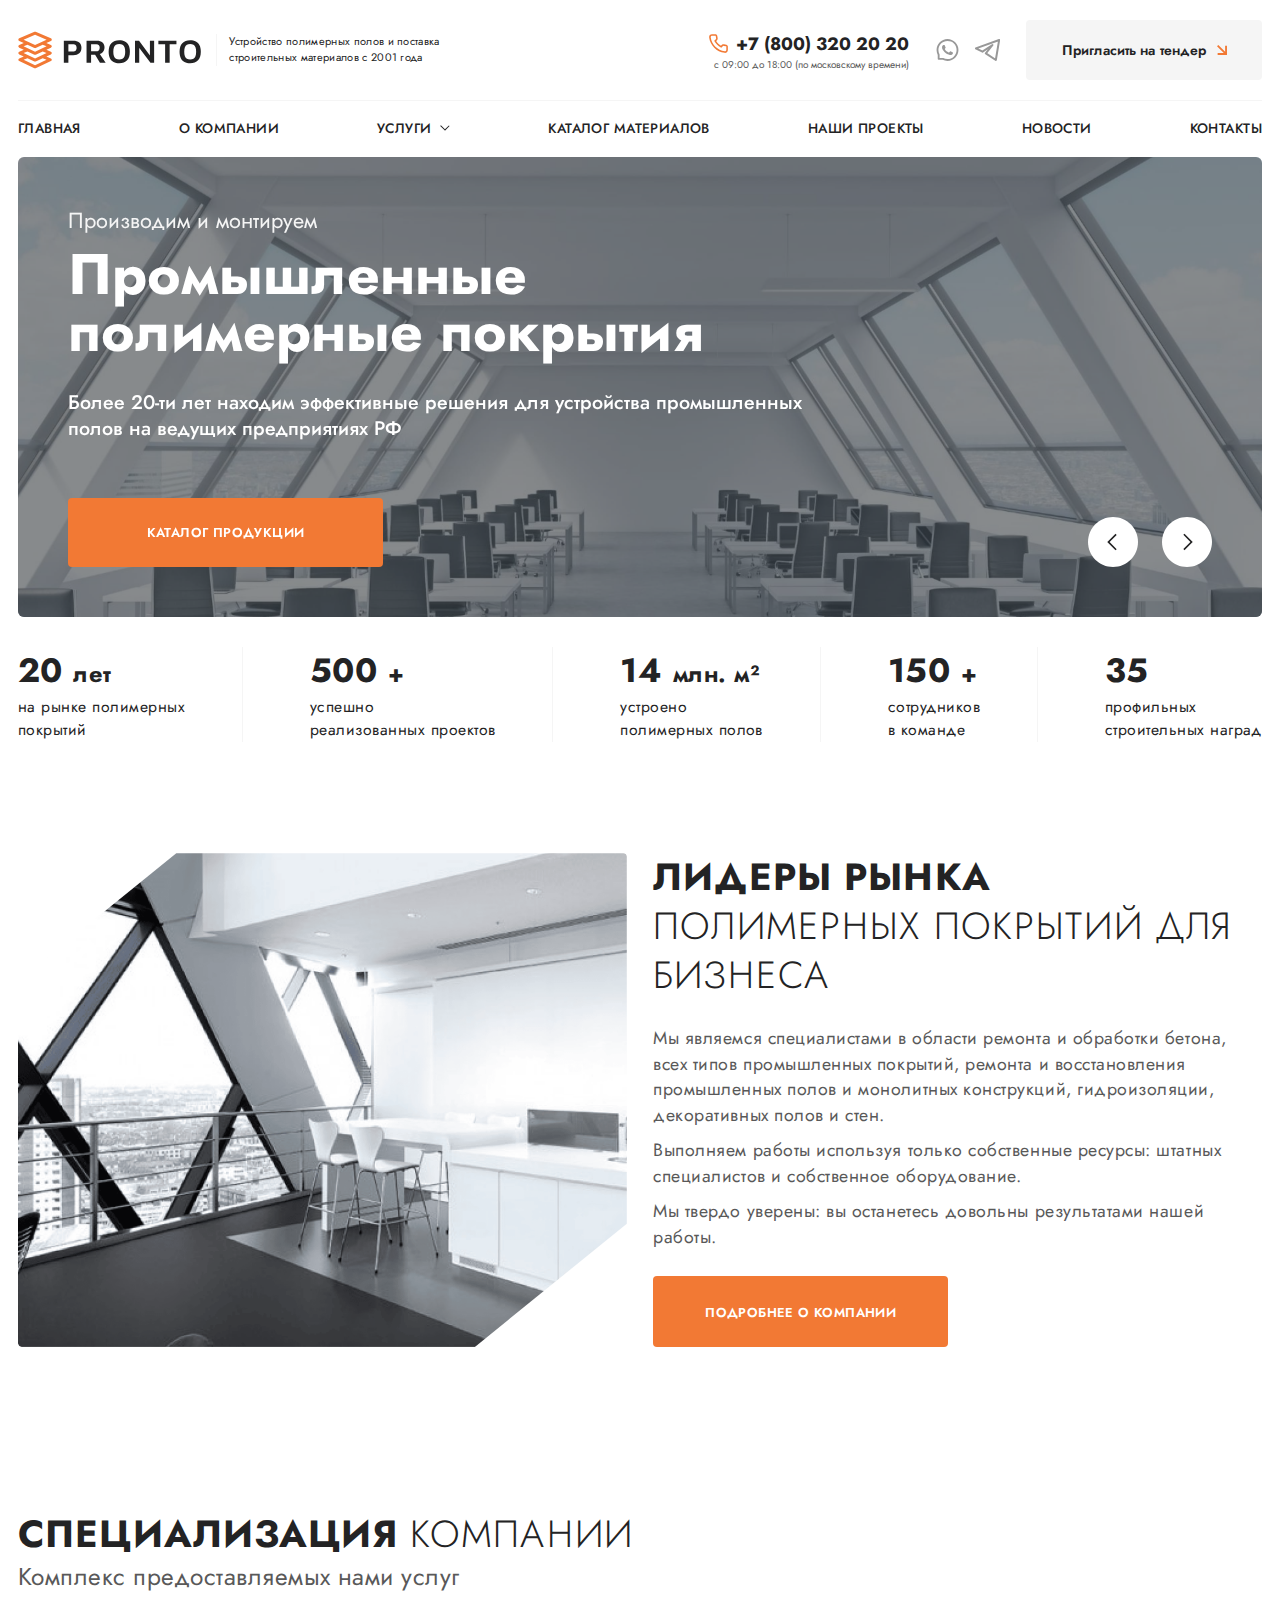
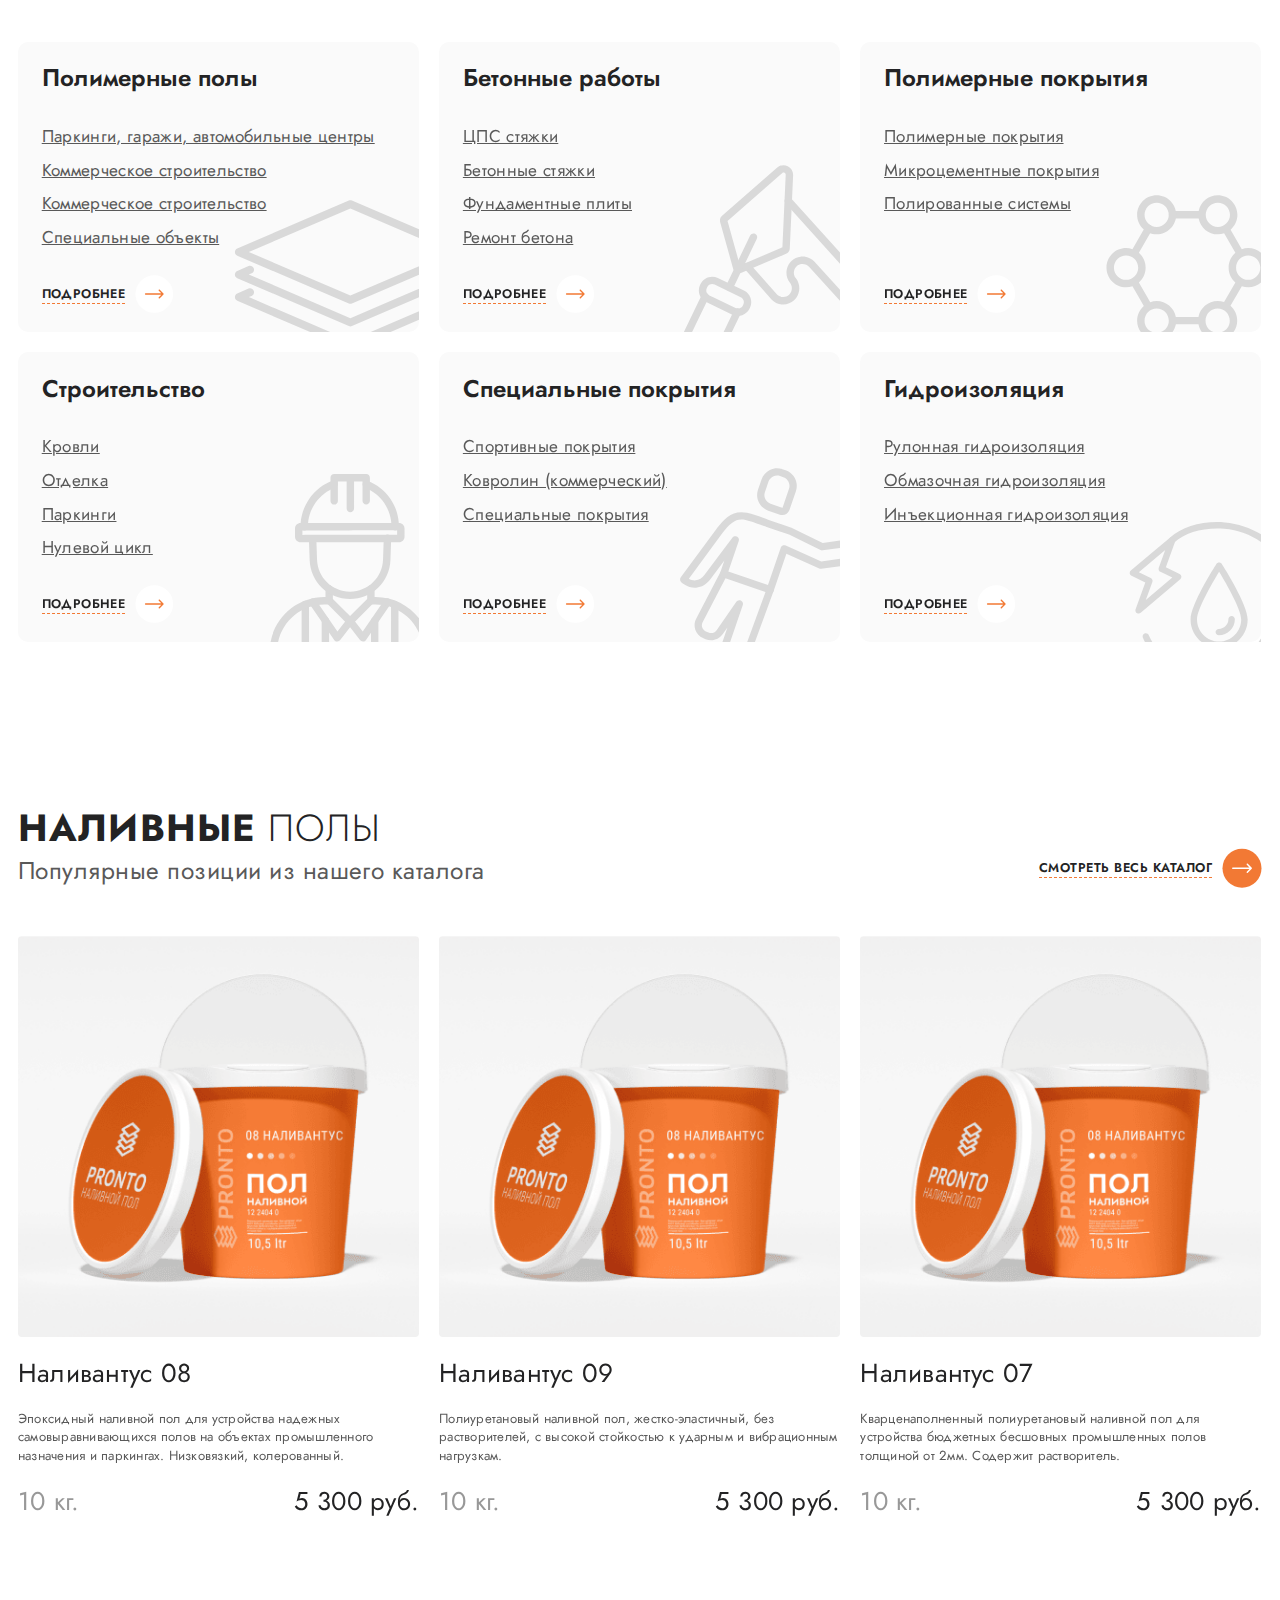
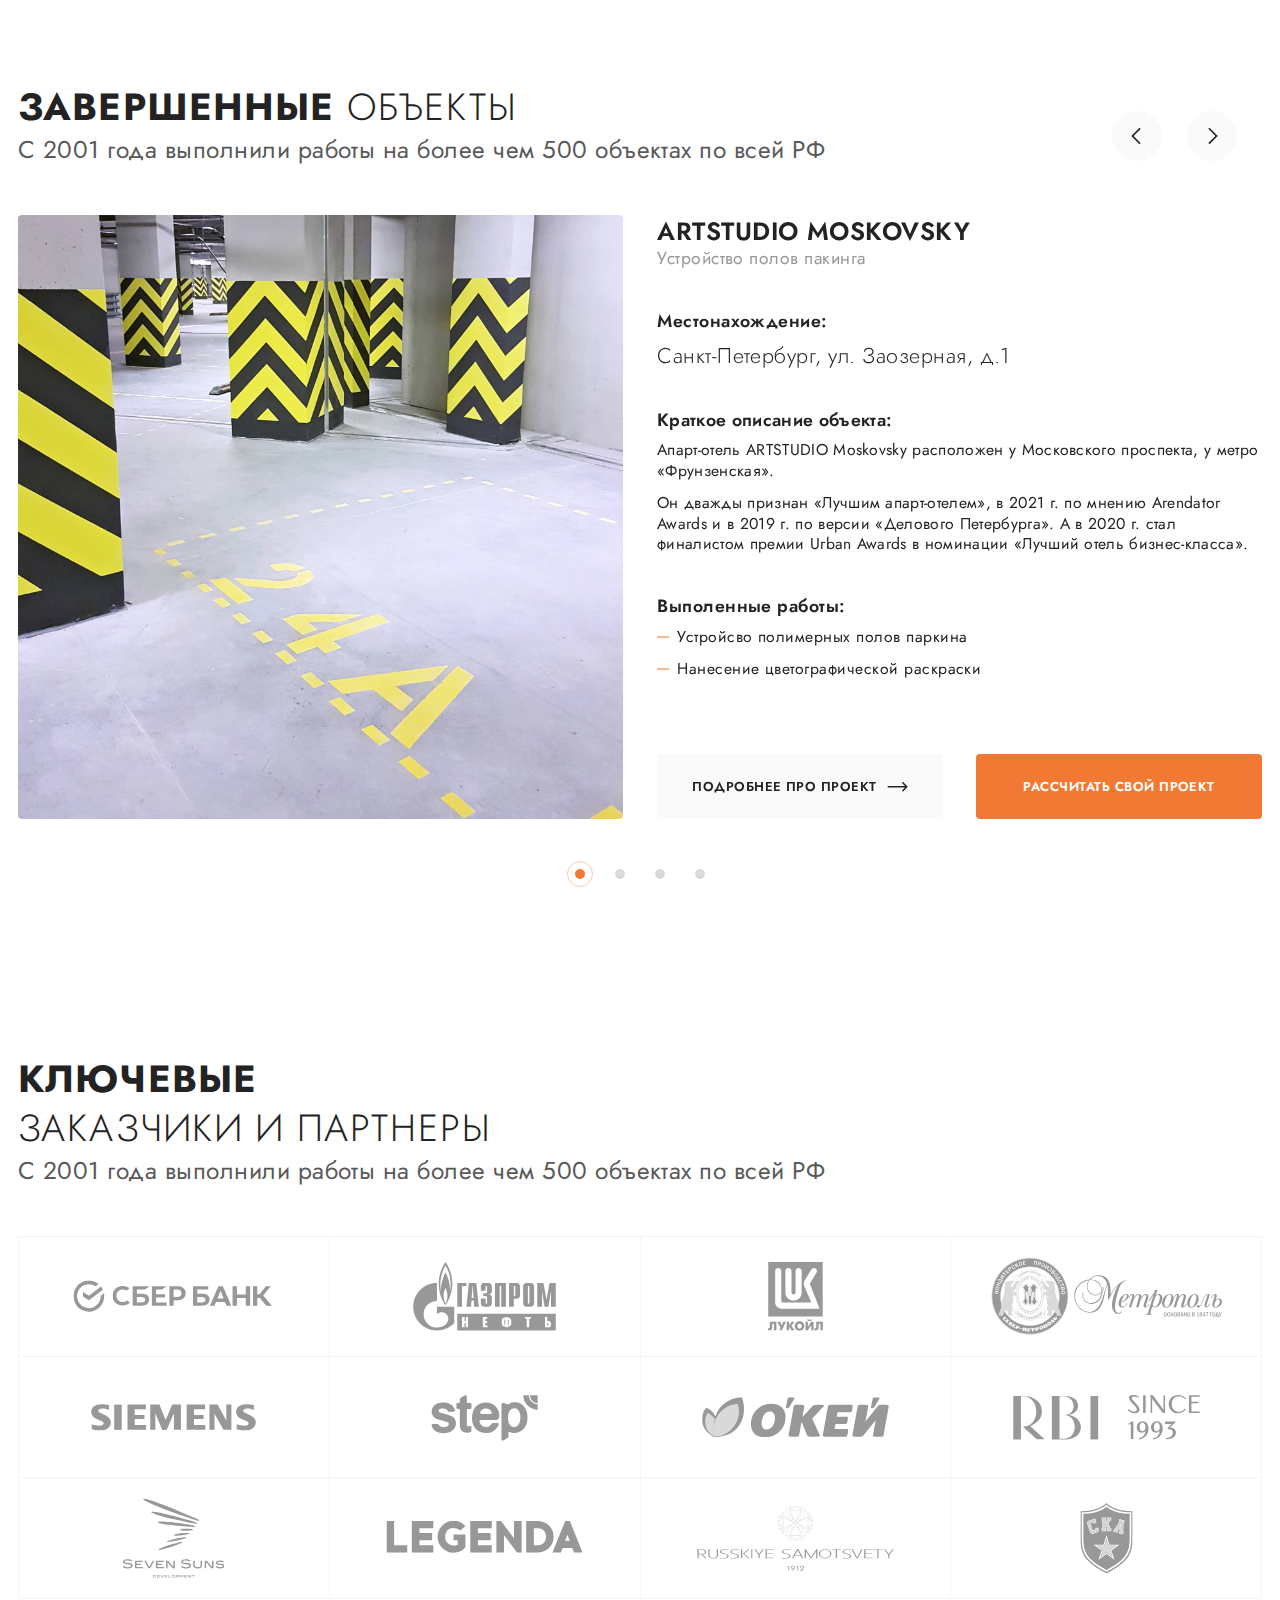
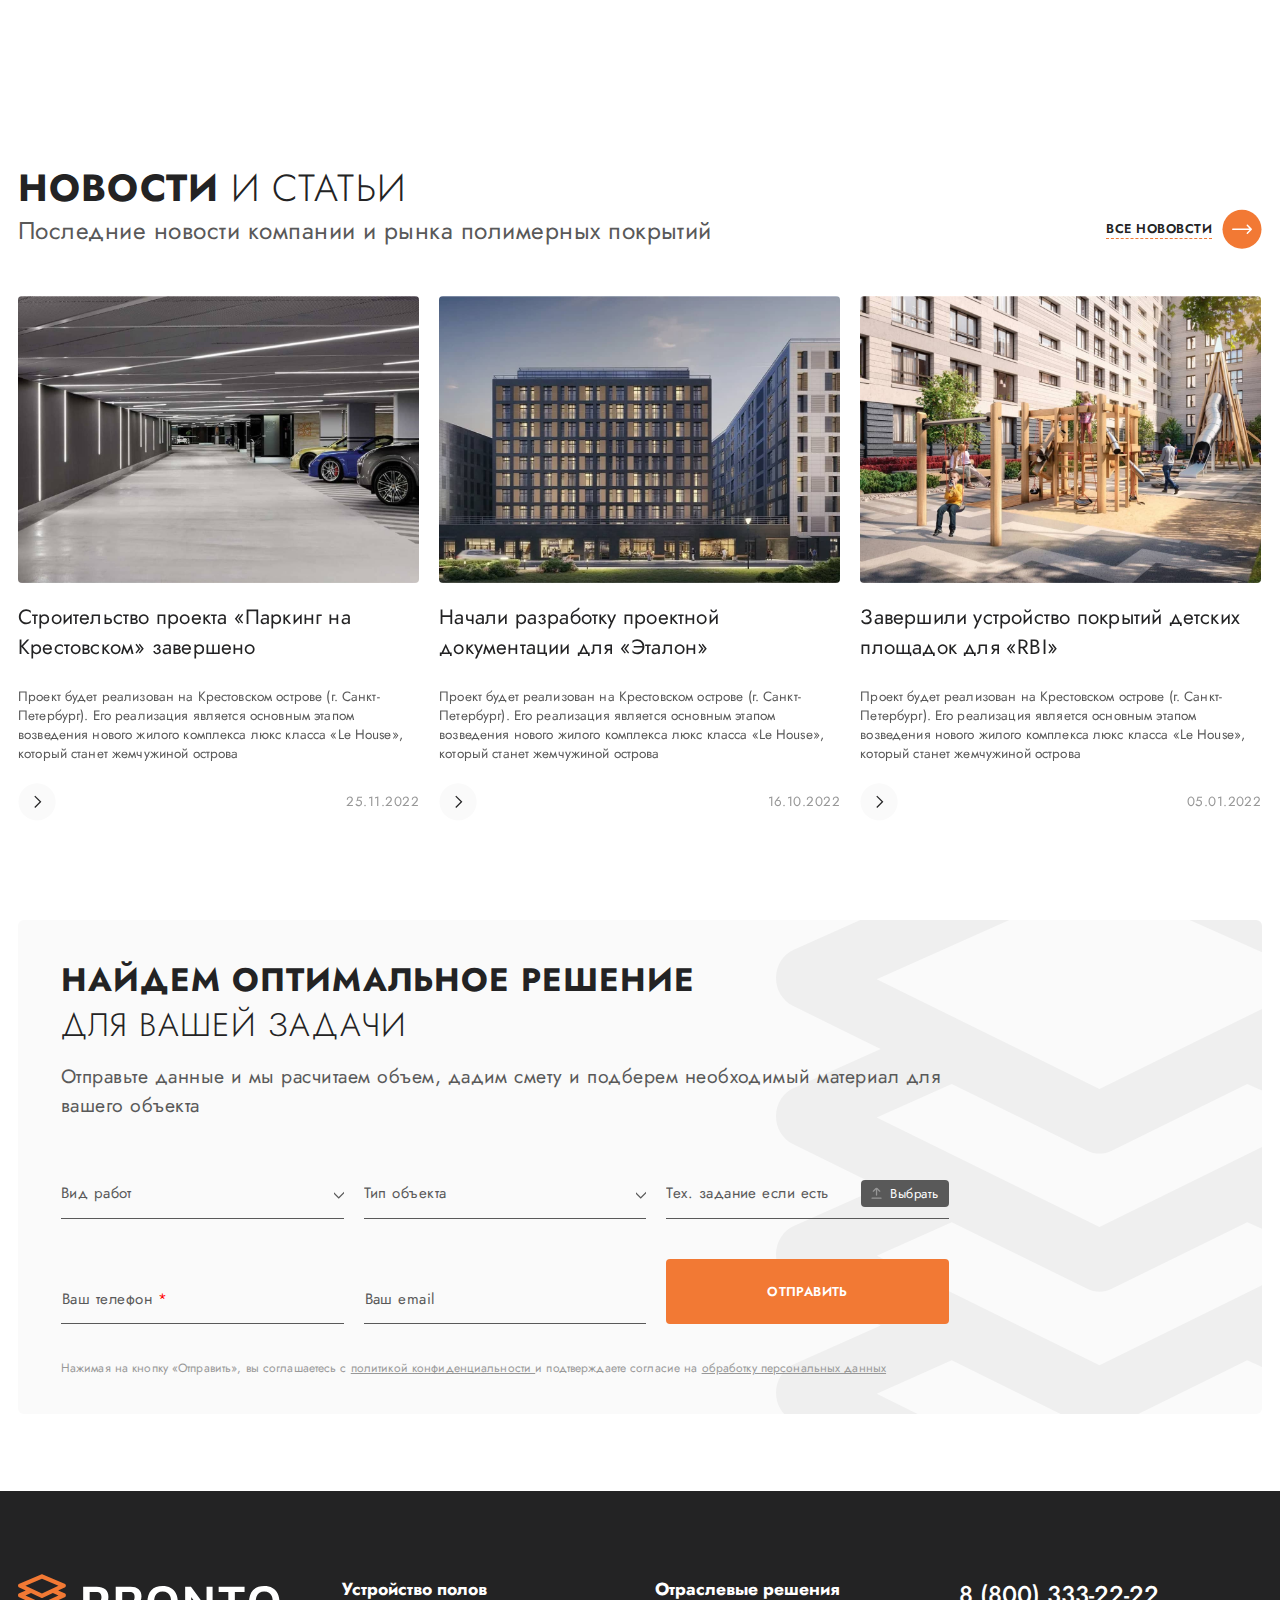
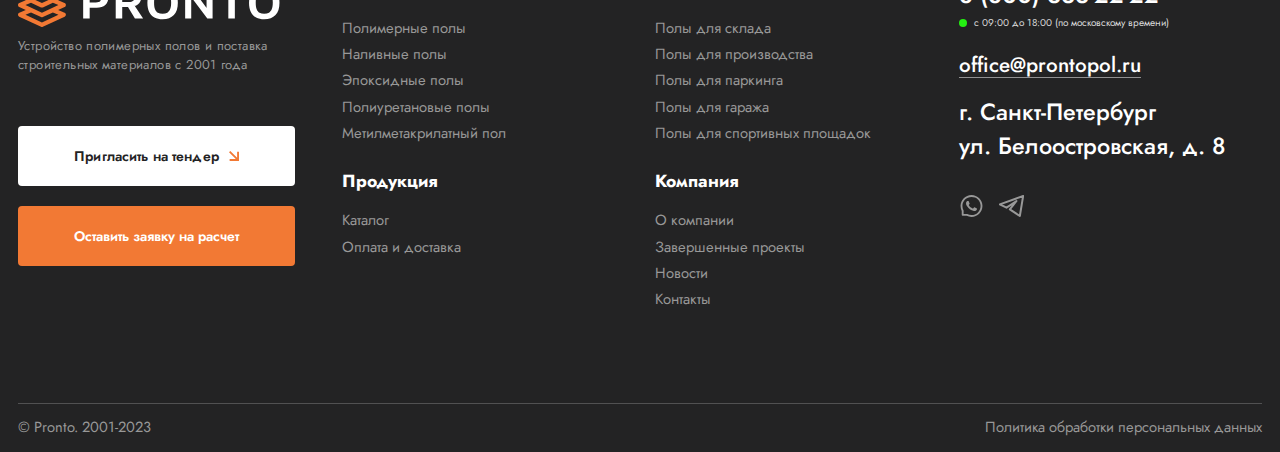
==== commit 6821c57a: "Add files via upload" ====
--- a/index.html
+++ b/index.html
@@ -11,6 +11,7 @@
    <link href="https://fonts.googleapis.com/css2?family=Jost:wght@300;400;500;600;700&display=swap" rel="stylesheet">
    <link rel="stylesheet" href="css/swiper-bundle.min.css">
    <link rel="stylesheet" href="css/choices.min.css">
+   <link rel="stylesheet" href="https://cdn.jsdelivr.net/npm/@fancyapps/ui@4.0/dist/fancybox.css">
    <link rel="stylesheet" href="css/style.min.css">
 </head>
 
@@ -107,7 +108,8 @@
                            </ul>
                         </div>
                         <div class="contacts__tender-box">
-                           <button class="tender__btn" data-popup="#tender" data-da=".menu__list-mobile,620,last">
+                           <a class="tender__btn" data-da=".menu__list-mobile,620,last" data-fancybox data-src="#tender"
+                              href="javascript:;">
                               Пригласить на тендер
                               <svg class="tender__btn-img" width="10" height="10" viewBox="0 0 10 10" fill="none"
                                  xmlns="http://www.w3.org/2000/svg">
@@ -115,7 +117,7 @@
                                     d="M8.11933 6.79843L8.10372 0.632108L9.97639 0.636821L10 10L0.636822 9.97639L0.6321 8.10373L6.79851 8.11925L0 1.32081L1.32081 0L8.11933 6.79843Z"
                                     fill="#F27934" />
                               </svg>
-                           </button>
+                           </a>
                         </div>
                      </div>
                      <button type="button" class="icon-menu"><span></span></button>
@@ -185,7 +187,7 @@
                            <a class="menu__list-link" href="#news">Новости</a>
                         </li>
                         <li class="menu__list-item">
-                           <a class="menu__list-link" href="#">Контакты</a>
+                           <a class="menu__list-link" href="page-contacts.html">Контакты</a>
                         </li>
                      </ul>
                   </nav>
@@ -237,7 +239,7 @@
                         </li>
                         <!-- mobile sub-menu -->
                         <li class="menu__list-item">
-                           <a class="menu__list-link" href="#">Каталог материалов</a>
+                           <a class="menu__list-link" href="page-catalog.html">Каталог материалов</a>
                         </li>
                         <li class="menu__list-item">
                            <a class="menu__list-link" href="#">Наши проекты</a>
@@ -270,7 +272,7 @@
                                  Более 20-ти лет находим эффективные решения для устройства промышленных полов на
                                  ведущих предприятиях РФ
                               </p>
-                              <a class="header-slide__btn" href="#">
+                              <a class="header-slide__btn" href="page-catalog.html">
                                  каталог продукции
                               </a>
                            </div>
@@ -526,7 +528,7 @@
                                        </li>
                                     </ul>
                                  </div>
-                                 <a class="specialty-item-block__btn" href="#">
+                                 <a class="specialty-item-block__btn" href="page-polymer-floors.html">
                                     <p class="specialty__btn-text">Подробнее</p>
                                     <svg class="specialty__btn-img" width="40" height="41" viewBox="0 0 40 41"
                                        fill="none" xmlns="http://www.w3.org/2000/svg">
@@ -567,7 +569,7 @@
                                        </li>
                                     </ul>
                                  </div>
-                                 <a class="specialty-item-block__btn" href="#">
+                                 <a class="specialty-item-block__btn" href="page-services.html">
                                     <p class="specialty__btn-text">Подробнее</p>
                                     <svg class="specialty__btn-img" width="40" height="41" viewBox="0 0 40 41"
                                        fill="none" xmlns="http://www.w3.org/2000/svg">
@@ -603,7 +605,7 @@
                                        </li>
                                     </ul>
                                  </div>
-                                 <a class="specialty-item-block__btn" href="#">
+                                 <a class="specialty-item-block__btn" href="page-services.html">
                                     <p class="specialty__btn-text">Подробнее</p>
                                     <svg class="specialty__btn-img" width="40" height="41" viewBox="0 0 40 41"
                                        fill="none" xmlns="http://www.w3.org/2000/svg">
@@ -644,7 +646,7 @@
                                        </li>
                                     </ul>
                                  </div>
-                                 <a class="specialty-item-block__btn" href="#">
+                                 <a class="specialty-item-block__btn" href="page-services.html">
                                     <p class="specialty__btn-text">Подробнее</p>
                                     <svg class="specialty__btn-img" width="40" height="41" viewBox="0 0 40 41"
                                        fill="none" xmlns="http://www.w3.org/2000/svg">
@@ -680,7 +682,7 @@
                                        </li>
                                     </ul>
                                  </div>
-                                 <a class="specialty-item-block__btn" href="#">
+                                 <a class="specialty-item-block__btn" href="page-services.html">
                                     <p class="specialty__btn-text">Подробнее</p>
                                     <svg class="specialty__btn-img" width="40" height="41" viewBox="0 0 40 41"
                                        fill="none" xmlns="http://www.w3.org/2000/svg">
@@ -716,7 +718,7 @@
                                        </li>
                                     </ul>
                                  </div>
-                                 <a class="specialty-item-block__btn" href="#">
+                                 <a class="specialty-item-block__btn" href="page-services.html">
                                     <p class="specialty__btn-text">Подробнее</p>
                                     <svg class="specialty__btn-img" width="40" height="41" viewBox="0 0 40 41"
                                        fill="none" xmlns="http://www.w3.org/2000/svg">
@@ -746,7 +748,7 @@
                      </div>
                      <div class="title__block-more">
                         <a class="title__block-link mastic-floors__block-link" data-da=".mastic-floors__inner,767,last"
-                           href="#">
+                           href="page-catalog.html">
                            <div class="title-link__text  mastic-floors__link-text">
                               Смотреть весь каталог
                            </div>
@@ -769,12 +771,12 @@
                      <div class="swiper-wrapper mastic-floors__items">
                         <div class="swiper-slide  mastic-floors__item">
                            <div class="mastic-floors__item-block">
-                              <a class="item-block__mastic-floors-pictures" href="#">
+                              <a class="item-block__mastic-floors-pictures" href="page-card.html">
                                  <img class="item-block__mastic-floors-images"
                                     src="images/slider/mastic-floors__slider/mastic-floors-img-01.png" alt="">
                               </a>
                               <div class="item-block__mastic-floors-body">
-                                 <a class="item-block__mastic-floors-title" href="#">
+                                 <a class="item-block__mastic-floors-title" href="page-card.html">
                                     Наливантус 08
                                  </a>
                                  <div class="item-block__mastic-floors-text">
@@ -794,12 +796,12 @@
                         </div>
                         <div class="swiper-slide  mastic-floors__item">
                            <div class="mastic-floors__item-block">
-                              <a class="item-block__mastic-floors-pictures" href="#">
+                              <a class="item-block__mastic-floors-pictures" href="page-card.html">
                                  <img class="item-block__mastic-floors-images"
                                     src="images/slider/mastic-floors__slider/mastic-floors-img-01.png" alt="">
                               </a>
                               <div class="item-block__mastic-floors-body">
-                                 <a class="item-block__mastic-floors-title" href="#">
+                                 <a class="item-block__mastic-floors-title" href="page-card.html">
                                     Наливантус 09
                                  </a>
                                  <div class="item-block__mastic-floors-text">
@@ -819,12 +821,12 @@
                         </div>
                         <div class="swiper-slide  mastic-floors__item">
                            <div class="mastic-floors__item-block">
-                              <a class="item-block__mastic-floors-pictures" href="#">
+                              <a class="item-block__mastic-floors-pictures" href="page-card.html">
                                  <img class="item-block__mastic-floors-images"
                                     src="images/slider/mastic-floors__slider/mastic-floors-img-01.png" alt="">
                               </a>
                               <div class="item-block__mastic-floors-body">
-                                 <a class="item-block__mastic-floors-title" href="#">
+                                 <a class="item-block__mastic-floors-title" href="page-card.html">
                                     Наливантус 07
                                  </a>
                                  <div class="item-block__mastic-floors-text">
@@ -952,7 +954,7 @@
                                     </div>
                                  </div>
                                  <div class="completed__box completed__buttons-box">
-                                    <a class="more-project__btn" href="#">
+                                    <a class="more-project__btn" href="page-finished-projects.html">
                                        Подробнее про проект
                                        <svg class="more-project__img" width="21" height="11" viewBox="0 0 21 11"
                                           fill="none" xmlns="http://www.w3.org/2000/svg">
@@ -961,9 +963,9 @@
                                              fill="#232324" />
                                        </svg>
                                     </a>
-                                    <button class="calculate__btn">
+                                    <a class="calculate__btn" data-fancybox data-src="#calculate" href="javascript:;">
                                        Рассчитать свой проект
-                                    </button>
+                                    </a>
                                  </div>
                               </div>
                            </div>
@@ -1017,7 +1019,7 @@
                                     </div>
                                  </div>
                                  <div class="completed__box completed__buttons-box">
-                                    <a class="more-project__btn" href="#">
+                                    <a class="more-project__btn" href="page-finished-projects.html">
                                        Подробнее про проект
                                        <svg class="more-project__img" width="21" height="11" viewBox="0 0 21 11"
                                           fill="none" xmlns="http://www.w3.org/2000/svg">
@@ -1026,9 +1028,9 @@
                                              fill="#232324" />
                                        </svg>
                                     </a>
-                                    <button class="calculate__btn">
+                                    <a class="calculate__btn" data-fancybox data-src="#calculate" href="javascript:;">
                                        Рассчитать свой проект
-                                    </button>
+                                    </a>
                                  </div>
                               </div>
                            </div>
@@ -1082,7 +1084,7 @@
                                     </div>
                                  </div>
                                  <div class="completed__box completed__buttons-box">
-                                    <a class="more-project__btn" href="#">
+                                    <a class="more-project__btn" href="page-finished-projects.html">
                                        Подробнее про проект
                                        <svg class="more-project__img" width="21" height="11" viewBox="0 0 21 11"
                                           fill="none" xmlns="http://www.w3.org/2000/svg">
@@ -1091,9 +1093,9 @@
                                              fill="#232324" />
                                        </svg>
                                     </a>
-                                    <button class="calculate__btn">
+                                    <a class="calculate__btn" data-fancybox data-src="#calculate" href="javascript:;">
                                        Рассчитать свой проект
-                                    </button>
+                                    </a>
                                  </div>
                               </div>
                            </div>
@@ -1137,7 +1139,7 @@
                                     </div>
                                  </div>
                                  <div class="completed__box completed__buttons-box">
-                                    <a class="more-project__btn" href="#">
+                                    <a class="more-project__btn" href="page-finished-projects.html">
                                        Подробнее про проект
                                        <svg class="more-project__img" width="21" height="11" viewBox="0 0 21 11"
                                           fill="none" xmlns="http://www.w3.org/2000/svg">
@@ -1146,9 +1148,9 @@
                                              fill="#232324" />
                                        </svg>
                                     </a>
-                                    <button class="calculate__btn">
+                                    <a class="calculate__btn" data-fancybox data-src="#calculate" href="javascript:;">
                                        Рассчитать свой проект
-                                    </button>
+                                    </a>
                                  </div>
                               </div>
                            </div>
@@ -1261,7 +1263,8 @@
                         <p class="section__title-info">Последние новости компании и рынка полимерных покрытий</p>
                      </div>
                      <div class="title__block-more">
-                        <a class="title__block-link news__block-link" data-da=".news__inner,767,last" href="#">
+                        <a class="title__block-link news__block-link" data-da=".news__inner,767,last"
+                           href="page-news.html">
                            <div class="title-link__text news__link-text">
                               все нововсти
                            </div>
@@ -1520,7 +1523,7 @@
                            Устройство полимерных полов и поставка строительных материалов с 2001 года
                         </div>
                         <div class="footer__info-buttons">
-                           <button class="footer-tender__btn" data-popup="#tender">
+                           <a class="footer-tender__btn" data-fancybox data-src="#tender" href="javascript:;">
                               Пригласить на тендер
                               <svg class="tender__btn-img" width="10" height="10" viewBox="0 0 10 10" fill="none"
                                  xmlns="http://www.w3.org/2000/svg">
@@ -1528,10 +1531,11 @@
                                     d="M8.11933 6.79843L8.10372 0.632108L9.97639 0.636821L10 10L0.636822 9.97639L0.6321 8.10373L6.79851 8.11925L0 1.32081L1.32081 0L8.11933 6.79843Z"
                                     fill="#F27934" />
                               </svg>
-                           </button>
-                           <button class="calculate__btn footer-calculate__btn">
+                           </a>
+                           <a class="calculate__btn footer-calculate__btn" data-fancybox data-src="#calculate"
+                              href="javascript:;">
                               Оставить заявку на расчет
-                           </button>
+                           </a>
                         </div>
                      </div>
                   </li>
@@ -1573,7 +1577,8 @@
                                     <a class="footer-menu__list-link" href="#">Каталог</a>
                                  </li>
                                  <li class="footer-menu__list-item">
-                                    <a class="footer-menu__list-link" href="#">Оплата и доставка</a>
+                                    <a class="footer-menu__list-link" href="page-delivery-payment.html">Оплата и
+                                       доставка</a>
                                  </li>
                               </ul>
                            </nav>
@@ -1702,18 +1707,198 @@
       </footer>
 
 
-      <div class="hystmodal" id="tender" aria-hidden="true">
-         <div class="hystmodal__wrap">
-            <div class="hystmodal__window" role="dialog" aria-modal="true">
-               <button data-hystclose class="hystmodal__close">Закрыть</button>
-               <div class="popup__body">
-                  Сообщение 2
-                  Lorem ipsum dolor sit, amet consectetur adipisicing elit. Aut eveniet sequi, ut reiciendis cum
+      <div class="popup__body" id="tender">
+         <form class="popup__form" action="#">
+            <div class="popup__body-wrapper">
+               <div class="popup__body-inner">
+                  <div class="popup__content">
+                     <div class="popup__content-box popup__title-box">
+                        <h5 class="popup__title">
+                           <b>Пришлите нам техзадание </b> для участия в тендере
+                        </h5>
+                        <p class="popup__description">
+                           После заполнения формы подготовим предложение
+                           и обсудим детали вашего объекта
+                        </p>
+                     </div>
+                     <div class="popup__content-box">
+                        <div class="popup-technical-task__block">
+                           <div class="calculation-data__item">
+                              <div class="calculation-data__input">
+                                 <div class="field__wrapper">
+                                    <input type="file" name="file-2" id="field__file-2" class="field field__file"
+                                       multiple>
+                                    <label class="field__file-wrapper" for="field__file-2">
+                                       <span class="field__file-fake">Тех. задание если есть</span>
+                                       <span class="field__file-button">
+                                          <img class="file-button__img" src="images/icons/calculation-icon.svg" alt="">
+                                          Выбрать
+                                       </span>
+                                    </label>
+                                 </div>
+                              </div>
+                           </div>
+                        </div>
+                     </div>
+                     <div class="popup__content-box">
+                        <div class="popup-user__block">
+                           <div class="user-data__item">
+                              <div class="text-field text-field_floating">
+                                 <input class="text-field__input" type="tel" id="phone-2" placeholder="Ваш телефон *">
+                                 <label class="text-field__label" for="phone-2">Ваш телефон <span
+                                       class="span__red">*</span>
+                                 </label>
+                              </div>
+                           </div>
+                           <div class="user-data__item">
+                              <div class="text-field text-field_floating">
+                                 <input class="text-field__input" type="email" id="email-2" placeholder="Ваш email">
+                                 <label class="text-field__label" for="email-2">Ваш email</label>
+                              </div>
+                           </div>
+                        </div>
+                     </div>
+                     <div class="popup__content-box popup__btn-box">
+                        <div class="user-data__item">
+                           <button class="user-data__btn" type="submit">Отправить</button>
+                        </div>
+                     </div>
+                     <div class="popup__content-box">
+                        <div class="optimal-politics__info popup-politics__info">
+                           Нажимая на кнопку «Отправить», вы соглашаетесь с
+                           <a class="optimal-politics__link" href="#">
+                              политикой конфиденциальности
+                           </a> и подтверждаете согласие на
+                           <a class="optimal-politics__link" href="#">
+                              обработку персональных данных
+                           </a>
+                        </div>
+                     </div>
+                  </div>
                </div>
             </div>
-         </div>
+         </form>
       </div>
 
+      <div class="popup__body" id="calculate">
+         <form class="popup__form" action="#">
+            <div class="popup__body-wrapper">
+               <div class="popup__body-inner">
+                  <div class="popup__content">
+                     <div class="popup__content-box popup__title-box">
+                        <h5 class="popup__title">
+                           <b>Оставьте заявку</b> на расчет стоимости работ по вашему объекту
+                        </h5>
+                        <p class="popup__description">
+                           После заполнения формы мы свяжемся с Вами в рабочее время
+                        </p>
+                     </div>
+                     <div class="popup__content-box">
+                        <div class="popup-calculation__block">
+                           <div class="calculation-data__item">
+                              <div class="calculation-data__select">
+                                 <select class="multi-default">
+                                    <option class="calculation-data__option" selected>
+                                       Вид работ
+                                    </option>
+                                    <option class="calculation-data__option" value="Устройство полимерных полов">
+                                       Устройство полимерных полов
+                                    </option>
+                                    <option class="calculation-data__option" value="Бетонные работы">
+                                       Бетонные работы
+                                    </option>
+                                    <option class="calculation-data__option" value="Полимерные покрытия">
+                                       Полимерные покрытия
+                                    </option>
+                                    <option class="calculation-data__option" value="Строительство">
+                                       Строительство
+                                    </option>
+                                    <option class="calculation-data__option" value="Специальные покрытия">
+                                       Специальные покрытия
+                                    </option>
+                                 </select>
+                              </div>
+                           </div>
+                           <div class="calculation-data__item">
+                              <div class="calculation-data__select">
+                                 <select class="multi-default">
+                                    <option class="calculation-data__option" selected>
+                                       Тип объекта
+                                    </option>
+                                    <option class="calculation-data__option" value="Стадион">
+                                       Стадион
+                                    </option>
+                                    <option class="calculation-data__option" value="Подземная парковка">
+                                       Подземная парковка
+                                    </option>
+                                    <option class="calculation-data__option" value="Торговый центр">
+                                       Торговый центр
+                                    </option>
+                                 </select>
+                              </div>
+                           </div>
+                        </div>
+                     </div>
+                     <div class="popup__content-box">
+                        <div class="popup-technical-task__block">
+                           <div class="calculation-data__item">
+                              <div class="calculation-data__input">
+                                 <div class="field__wrapper">
+                                    <input type="file" name="file-1" id="field__file-1" class="field field__file"
+                                       multiple>
+                                    <label class="field__file-wrapper" for="field__file-1">
+                                       <span class="field__file-fake">Тех. задание если есть</span>
+                                       <span class="field__file-button">
+                                          <img class="file-button__img" src="images/icons/calculation-icon.svg" alt="">
+                                          Выбрать
+                                       </span>
+                                    </label>
+                                 </div>
+                              </div>
+                           </div>
+                        </div>
+                     </div>
+                     <div class="popup__content-box">
+                        <div class="popup-user__block">
+                           <div class="user-data__item">
+                              <div class="text-field text-field_floating">
+                                 <input class="text-field__input" type="tel" id="phone-1" placeholder="Ваш телефон *">
+                                 <label class="text-field__label" for="phone-1">Ваш телефон <span
+                                       class="span__red">*</span>
+                                 </label>
+                              </div>
+                           </div>
+                           <div class="user-data__item">
+                              <div class="text-field text-field_floating">
+                                 <input class="text-field__input" type="email" id="email-1" placeholder="Ваш email">
+                                 <label class="text-field__label" for="email-1">Ваш email</label>
+                              </div>
+                           </div>
+                        </div>
+                     </div>
+                     <div class="popup__content-box popup__btn-box">
+                        <div class="user-data__item">
+                           <button class="user-data__btn" type="submit">Отправить</button>
+                        </div>
+                     </div>
+                     <div class="popup__content-box">
+                        <div class="optimal-politics__info popup-politics__info">
+                           Нажимая на кнопку «Отправить», вы соглашаетесь с
+                           <a class="optimal-politics__link" href="#">
+                              политикой конфиденциальности
+                           </a> и подтверждаете согласие на
+                           <a class="optimal-politics__link" href="#">
+                              обработку персональных данных
+                           </a>
+                        </div>
+                     </div>
+                  </div>
+               </div>
+            </div>
+         </form>
+      </div>
+
+
    </div>
 
 
@@ -1724,9 +1909,10 @@
 
 
    <script src="https://ajax.googleapis.com/ajax/libs/jquery/3.4.1/jquery.min.js"></script>
-   <script src="js/hystmodal.min.js"></script>
+   <script src="https://cdn.jsdelivr.net/npm/@fancyapps/ui@4.0/dist/fancybox.umd.js"></script>
    <script src="js/swiper-bundle.min.js"></script>
    <script src="js/choices.min.js"></script>
+   <script src="js/mixitup.min.js"></script>
    <script src="js/main.min.js"></script>
 </body>
 
--- a/css/style.min.css
+++ b/css/style.min.css
@@ -1 +1 @@
-html{-webkit-box-sizing:border-box;box-sizing:border-box;height:100%}*,*::after,*::before{-webkit-box-sizing:inherit;box-sizing:inherit}ul[class],ol[class]{padding:0}body,h1,h2,h3,h4,h5,h6,p,ul[class],ol[class],li,figure,figcaption,blockquote,dl,dd{margin:0}ul[class]{list-style:none}img{max-width:100%;display:block}input,button,textarea,select{font:inherit}a{text-decoration:none}.slick-slider{position:relative;display:block;-webkit-box-sizing:border-box;box-sizing:border-box;-webkit-touch-callout:none;-webkit-user-select:none;-moz-user-select:none;-ms-user-select:none;user-select:none;-ms-touch-action:pan-y;touch-action:pan-y;-webkit-tap-highlight-color:transparent}.slick-list{position:relative;overflow:hidden;display:block;margin:0;padding:0}.slick-list:focus{outline:none}.slick-list.dragging{cursor:pointer;cursor:hand}.slick-slider .slick-track,.slick-slider .slick-list{-webkit-transform:translate3d(0, 0, 0);-ms-transform:translate3d(0, 0, 0);transform:translate3d(0, 0, 0)}.slick-track{position:relative;left:0;top:0;display:block;margin-left:auto;margin-right:auto}.slick-track:before,.slick-track:after{content:"";display:table}.slick-track:after{clear:both}.slick-loading .slick-track{visibility:hidden}.slick-slide{float:left;height:100%;min-height:1px;display:none}[dir="rtl"] .slick-slide{float:right}.slick-slide img{display:block}.slick-slide.slick-loading img{display:none}.slick-slide.dragging img{pointer-events:none}.slick-initialized .slick-slide{display:block}.slick-loading .slick-slide{visibility:hidden}.slick-vertical .slick-slide{display:block;height:auto;border:1px solid transparent}.slick-arrow.slick-hidden{display:none}.icon-menu{display:none;margin:0px;padding:0px;border:none;background-color:transparent;position:relative;-webkit-box-flex:0;-ms-flex:0 0 40px;flex:0 0 40px;height:20px;cursor:pointer;z-index:6;width:30px;margin-right:10px}.icon-menu span,.icon-menu::before,.icon-menu::after{-webkit-transition:all 0.3s ease 0s;-o-transition:all 0.3s ease 0s;transition:all 0.3s ease 0s;left:0px;position:absolute;width:100%;height:2px;border-radius:1px;background-color:#232324}.icon-menu span{width:25px;right:0;left:inherit}.icon-menu::before,.icon-menu::after{content:""}.icon-menu::before{top:0px}.icon-menu::after{bottom:0px}.icon-menu span{top:50%;-webkit-transform:scale(1) translate(0px, -50%);-ms-transform:scale(1) translate(0px, -50%);transform:scale(1) translate(0px, -50%)}.icon-menu.menu-open span{-webkit-transform:scale(0) translate(0px, -50%);-ms-transform:scale(0) translate(0px, -50%);transform:scale(0) translate(0px, -50%)}.menu-open.icon-menu::before{top:50%;-webkit-transform:rotate(-45deg) translate(0px, -50%);-ms-transform:rotate(-45deg) translate(0px, -50%);transform:rotate(-45deg) translate(0px, -50%)}.menu-open.icon-menu::after{bottom:45%;-webkit-transform:rotate(45deg) translate(0px, 50%);-ms-transform:rotate(45deg) translate(0px, 50%);transform:rotate(45deg) translate(0px, 50%)}.btn__up{background:rgba(82,82,82,0.8);border:1px solid #3a3a3a;color:#fff;line-height:50px;height:60px;width:60px;border-radius:50%;text-align:center;position:fixed;right:20px;bottom:50px;cursor:pointer;opacity:0;-webkit-transition:opacity 0.5s;-o-transition:opacity 0.5s;transition:opacity 0.5s;pointer-events:none;z-index:50;font-size:30px}.btn__up-open{opacity:1;pointer-events:all}.title__block-inner{display:-webkit-box;display:-ms-flexbox;display:flex;-webkit-box-align:end;-ms-flex-align:end;align-items:flex-end;-webkit-box-pack:justify;-ms-flex-pack:justify;justify-content:space-between;padding-bottom:50px}@media (max-width: 1336px){.title__block-inner{padding-bottom:calc(25px + 25 * ((100vw - 320px) / 1120))}}.title__block-text{letter-spacing:0.03em}.section__title{font-weight:300;font-size:2.5rem;line-height:1.3;text-transform:uppercase;letter-spacing:0.03em}@media (max-width: 1336px){.section__title{font-size:calc(24px + 16 * ((100vw - 320px) / 1120));line-height:calc(30.6px + 21.4 * ((100vw - 320px) / 1120))}}.section__title--bold{font-weight:700}.section__title-info{font-size:1.625rem;line-height:1.5;color:#595959}@media (max-width: 1336px){.section__title-info{font-size:calc(15px + 11 * ((100vw - 320px) / 1120));line-height:calc(21.75px + 17.25 * ((100vw - 320px) / 1120))}}.title__block-more{letter-spacing:0.03em}.title__block-link{display:-webkit-box;display:-ms-flexbox;display:flex;-webkit-box-align:center;-ms-flex-align:center;align-items:center;-webkit-transition:all 0.3s;-o-transition:all 0.3s;transition:all 0.3s}.title-link__text{font-weight:600;font-size:.8125rem;line-height:1.45;text-transform:uppercase;color:#232324;border-bottom:1px dashed #f27934;margin-right:10px;-webkit-transition:all 0.3s;-o-transition:all 0.3s;transition:all 0.3s}@media (max-width: 1336px){.title-link__text{font-size:calc(11px + 2 * ((100vw - 320px) / 1120));line-height:calc(15.95px + 2.9 * ((100vw - 320px) / 1120))}}.title__block-link:hover .title-link__text{color:#f27934;border-bottom:1px solid #f27934;-webkit-transition:all 0.3s;-o-transition:all 0.3s;transition:all 0.3s}.title-link__img{display:block}.title-link__img path{-webkit-transition:all 0.3s;-o-transition:all 0.3s;transition:all 0.3s}.title__block-link:hover .title-link__img path{fill:#f27934;-webkit-transition:all 0.3s;-o-transition:all 0.3s;transition:all 0.3s}.title-link__img-arrow{-webkit-transition:all 0.3s;-o-transition:all 0.3s;transition:all 0.3s}.title__block-link:hover .title-link__img-arrow{fill:#fff;-webkit-transition:all 0.3s;-o-transition:all 0.3s;transition:all 0.3s}.title-link__img-circle{-webkit-transition:all 0.3s;-o-transition:all 0.3s;transition:all 0.3s}.title__block-link:hover .title-link__img-circle{stroke:#f27934;-webkit-transition:all 0.3s;-o-transition:all 0.3s;transition:all 0.3s}.hystmodal__opened{position:fixed;right:0;left:0;overflow:hidden}.hystmodal__shadow{position:fixed;border:none;display:block;width:100%;top:0;bottom:0;right:0;left:0;overflow:hidden;pointer-events:none;z-index:98;opacity:0;-webkit-transition:opacity 0.15s ease;-o-transition:opacity 0.15s ease;transition:opacity 0.15s ease;background-color:black}.hystmodal__shadow--show{pointer-events:auto;opacity:0.6}.hystmodal{position:fixed;top:0;bottom:0;right:0;left:0;overflow:hidden;overflow-y:auto;-webkit-overflow-scrolling:touch;opacity:1;pointer-events:none;display:-webkit-box;display:-ms-flexbox;display:flex;-webkit-box-orient:vertical;-webkit-box-direction:normal;-ms-flex-flow:column nowrap;flex-flow:column nowrap;-webkit-box-pack:start;-ms-flex-pack:start;justify-content:flex-start;z-index:99;visibility:hidden}.hystmodal--active{opacity:1}.hystmodal--moved,.hystmodal--active{pointer-events:auto;visibility:visible}.hystmodal__wrap{-ms-flex-negative:0;flex-shrink:0;-webkit-box-flex:0;-ms-flex-positive:0;flex-grow:0;width:100%;min-height:100%;margin:auto;display:-webkit-box;display:-ms-flexbox;display:flex;-webkit-box-orient:vertical;-webkit-box-direction:normal;-ms-flex-flow:column nowrap;flex-flow:column nowrap;-webkit-box-align:center;-ms-flex-align:center;align-items:center;-webkit-box-pack:center;-ms-flex-pack:center;justify-content:center}.hystmodal__window{margin:50px 0;-webkit-box-sizing:border-box;box-sizing:border-box;-ms-flex-negative:0;flex-shrink:0;-webkit-box-flex:0;-ms-flex-positive:0;flex-grow:0;background:#fff;width:600px;max-width:100%;overflow:visible;-webkit-transition:opacity 0.2s ease 0s, -webkit-transform 0.2s ease 0s;transition:opacity 0.2s ease 0s, -webkit-transform 0.2s ease 0s;-o-transition:transform 0.2s ease 0s, opacity 0.2s ease 0s;transition:transform 0.2s ease 0s, opacity 0.2s ease 0s;transition:transform 0.2s ease 0s, opacity 0.2s ease 0s, -webkit-transform 0.2s ease 0s;-webkit-transform:scale(0.9);-ms-transform:scale(0.9);transform:scale(0.9);opacity:0}.hystmodal--active .hystmodal__window{-webkit-transform:scale(1);-ms-transform:scale(1);transform:scale(1);opacity:1}.hystmodal__close{position:absolute;z-index:10;top:0;right:-40px;display:block;width:30px;height:30px;background-color:transparent;background-position:center center;background-repeat:no-repeat;background-image:url("data:image/svg+xml,%3Csvg xmlns='http://www.w3.org/2000/svg' viewBox='0 0 24 24'%3E%3Cpath fill='%23fff' stroke='%23fff' stroke-linecap='square' stroke-miterlimit='50' stroke-width='2' d='M22 2L2 22'/%3E%3Cpath fill='none' stroke='%23fff' stroke-linecap='square' stroke-miterlimit='50' stroke-width='2' d='M2 2l20 20'/%3E%3C/svg%3E");background-size:100% 100%;border:none;font-size:0;cursor:pointer;outline:none}.hystmodal__close:focus{outline:2px dotted #afb3b9;outline-offset:2px}@media all and (max-width: 767px){.hystmodal__close{top:10px;right:10px;width:24px;height:24px;background-image:url("data:image/svg+xml,%3Csvg xmlns='http://www.w3.org/2000/svg' viewBox='0 0 24 24'%3E%3Cpath fill='%23fff' stroke='%23111' stroke-linecap='square' stroke-miterlimit='50' stroke-width='2' d='M22 2L2 22'/%3E%3Cpath fill='none' stroke='%23111' stroke-linecap='square' stroke-miterlimit='50' stroke-width='2' d='M2 2l20 20'/%3E%3C/svg%3E")}.hystmodal__window{margin:0}}.header{background-color:#fff}.header__top{padding-top:20px;padding-bottom:20px}@media (max-width: 767px){.header__top{padding-top:10px;padding-bottom:10px}}.header__top-inner{display:-webkit-box;display:-ms-flexbox;display:flex;-webkit-box-align:center;-ms-flex-align:center;align-items:center;-webkit-box-pack:justify;-ms-flex-pack:justify;justify-content:space-between}.logo__block{display:-webkit-box;display:-ms-flexbox;display:flex;-webkit-box-align:center;-ms-flex-align:center;align-items:center}.logo{display:block}.logo__img{display:block;width:193px;height:40px}@media (max-width: 1336px){.logo__img{width:calc(140px + 53 * ((100vw - 320px) / 1120));height:calc(28px + 12 * ((100vw - 320px) / 1120))}}.logo__deacription{font-size:.6875rem;line-height:1.45;letter-spacing:0.03em;color:#232324;max-width:217px;margin-left:30px}@media (max-width: 1336px){.logo__deacription{margin-left:calc(0px + 30 * ((100vw - 320px) / 1120))}}@media (max-width: 998px){.logo__deacription{display:none}}.contacts__block{display:-webkit-box;display:-ms-flexbox;display:flex;-webkit-box-align:center;-ms-flex-align:center;align-items:center;margin-left:10px}@media (max-width: 767px){.contacts__block{margin-left:auto}}.contacts__phone{display:-webkit-box;display:-ms-flexbox;display:flex;-webkit-box-align:center;-ms-flex-align:center;align-items:center;font-weight:700;font-size:1.125rem;line-height:1.45;color:#232324;margin-bottom:3px;-webkit-transition:color 0.3s;-o-transition:color 0.3s;transition:color 0.3s}.contacts__phone:hover{color:#f27934;-webkit-transition:color 0.3s;-o-transition:color 0.3s;transition:color 0.3s}@media (max-width: 767px){.contacts__phone{margin-top:40px}}.contacts__phone-img{display:block;margin-right:5px}.phone__time{font-size:.625rem;line-height:1;text-align:right;color:#595959}@media (max-width: 767px){.phone__time{text-align:left}}.contacts__phone-mobile{display:none}@media (max-width: 767px){.contacts__phone-mobile{display:block}}@media (max-width: 390px){.contacts__phone-mobile{position:relative;margin-right:5px;z-index:6}}.phone-mobile__img{display:block}.contacts__social-box{margin-left:30px;margin-right:30px}@media (max-width: 1336px){.contacts__social-box{margin-left:calc(5px + 25 * ((100vw - 320px) / 1120));margin-right:calc(5px + 25 * ((100vw - 320px) / 1120))}}@media (max-width: 767px){.contacts__social-box{margin-left:15px;margin-right:15px}}@media (max-width: 390px){.contacts__social-box{margin-top:20px}}.contacts__social-list{display:-webkit-box;display:-ms-flexbox;display:flex;-webkit-box-align:center;-ms-flex-align:center;align-items:center;gap:15px}.social__img{display:block}.social__img-whatsapp:hover path{-webkit-transition:all 0.3s;-o-transition:all 0.3s;transition:all 0.3s}.social__img-whatsapp:hover path{fill:#f27934;-webkit-transition:all 0.3s;-o-transition:all 0.3s;transition:all 0.3s}.social__img-telegram path{-webkit-transition:stroke 0.3s;-o-transition:stroke 0.3s;transition:stroke 0.3s}.social__img-telegram:hover path{stroke:#f27934;-webkit-transition:stroke 0.3s;-o-transition:stroke 0.3s;transition:stroke 0.3s}.tender__btn{border:none;display:-webkit-box;display:-ms-flexbox;display:flex;-webkit-box-align:center;-ms-flex-align:center;align-items:center;-webkit-box-pack:center;-ms-flex-pack:center;justify-content:center;font-weight:600;font-size:.875rem;line-height:1.45;letter-spacing:0.01em;color:#232324;background:#f5f5f5;border-radius:4px;padding:20px 20px 20px 20px;cursor:pointer;width:239px;-webkit-transition:all 0.3s;-o-transition:all 0.3s;transition:all 0.3s}.tender__btn:hover{color:#f5f5f5;background:#f27934;-webkit-transition:all 0.3s;-o-transition:all 0.3s;transition:all 0.3s}.tender__btn-img path{-webkit-transition:all 0.3s;-o-transition:all 0.3s;transition:all 0.3s}.tender__btn:hover .tender__btn-img path{fill:#232324;-webkit-transition:all 0.3s;-o-transition:all 0.3s;transition:all 0.3s}@media (max-width: 1336px){.tender__btn{width:calc(215px + 24 * ((100vw - 320px) / 1120))}}@media (max-width: 620px){.tender__btn{margin-top:20px;margin-bottom:30px;width:239px}}.tender__btn-img{display:block;margin-left:10px}.header__navigation{padding-top:15px;padding-bottom:18px;border-top:1px solid #f5f5f5}@media (max-width: 767px){.header__navigation{padding:0;border-top:none}}@media (max-width: 767px){.menu{display:none}}.menu__list{display:-webkit-box;display:-ms-flexbox;display:flex;-webkit-box-align:center;-ms-flex-align:center;align-items:center;-webkit-box-pack:justify;-ms-flex-pack:justify;justify-content:space-between}@media (max-width: 767px){.menu__list-item{margin-bottom:20px}}.menu__mobile{display:none}@media (max-width: 767px){.menu__mobile{display:block}}.menu__list-btn-mobile{display:none}@media (max-width: 767px){.menu__list-btn-mobile{display:block;position:relative;padding:0;border:none;background-color:transparent;font-weight:500;font-size:.875rem;line-height:1.2;letter-spacing:0.03em;text-transform:uppercase;color:#232324;position:relative;width:80px;text-align:left}}@media (max-width: 767px){.menu__list-mobile{position:absolute;left:0px;right:0px;top:0px;background-color:#fff;display:block;text-align:left;-webkit-transform:translateX(-150%);-ms-transform:translateX(-150%);transform:translateX(-150%);-webkit-transition:all 0.5s;-o-transition:all 0.5s;transition:all 0.5s;z-index:5;overflow:auto;width:100%;height:100%;min-height:100vh}.menu__mobile .menu__list-mobile{padding-top:10px;padding-left:18px;padding-right:18px}.menu__list-mobile::before{content:"";left:100%;right:100%;background-color:#fff}.menu__list-mobile.menu__list-mobile--active{-webkit-transform:translateX(0%);-ms-transform:translateX(0%);transform:translateX(0%);-webkit-transition:all 0.3s;-o-transition:all 0.3s;transition:all 0.3s}.icon-menu{display:block;margin:0px 5px 0px 10px}}@media (max-width: 767px){.menu__list-item-logo{margin-bottom:30px}}.menu__list-link{font-weight:500;font-size:.875rem;line-height:1.2;letter-spacing:0.03em;text-transform:uppercase;color:#232324;position:relative;overflow:hidden;-webkit-transition:all 0.3s;-o-transition:all 0.3s;transition:all 0.3s}@media (max-width: 1336px){.menu__list-link{font-size:calc(12px + 2 * ((100vw - 320px) / 1120))}}@media (max-width: 767px){.menu__list-link{font-size:.875rem;display:block}}.menu__list-link:after{position:absolute;-webkit-transition:all 0.3s;-o-transition:all 0.3s;transition:all 0.3s;content:"";width:0;left:50%;bottom:0;height:1px;background:#f27934}.menu__list-link:hover.menu__list-link:after{width:100%;left:0}.menu__list-link:hover{color:#f27934;-webkit-transition:all 0.3s;-o-transition:all 0.3s;transition:all 0.3s}@media (max-width: 767px){.menu__list-link:after{display:none}}@media (max-width: 767px){.menu__list-link:hover{color:#232324}}.menu__list-item-services{padding-right:19px}.menu__list-item-mobile,.sub-menu__list-item,.menu__list-item-services{position:relative;-webkit-transition:color 0.3s;-o-transition:color 0.3s;transition:color 0.3s}ul .sub-menu__list{padding:19px 0px 0px 0px;display:none;position:absolute;top:22px;left:0;z-index:2;background:#ffffff;border-radius:4px}@media (max-width: 767px){ul .sub-menu__list-mobile{display:none}}ul .sub-menu__list-mobile--active{display:block}@media (max-width: 767px){ul .sub-menu__list-mobile--active{padding-top:10px;padding-left:20px}}ul .box-shadow-list{-webkit-box-shadow:0px 5px 20px rgba(0,0,0,0.5);box-shadow:0px 5px 20px rgba(0,0,0,0.5);border-radius:4px}.box-shadow-wrapper{padding:13px 20px 20px 20px}.sub-menu__list-item{padding:7px 0px;width:238px;background:#fff;border-bottom:1px solid #f5f5f5;-webkit-transition:all 0.3s;-o-transition:all 0.3s;transition:all 0.3s}.sub-menu__list-item:last-child{padding-bottom:0;border-bottom:none}.sub-menu__list-link{font-weight:400;font-size:.9375rem;line-height:1.81533;color:#232324;position:relative;z-index:1;-webkit-transition:color 0.3s;-o-transition:color 0.3s;transition:color 0.3s}.sub-menu__list-link:hover{color:#f27934;-webkit-transition:color 0.3s;-o-transition:color 0.3s;transition:color 0.3s}.arrow{position:absolute;right:0px;top:7px;width:10px;height:10px;background-repeat:no-repeat;background-size:cover;background-position:center}.arrow.active{-webkit-transform:rotate(-180deg);-ms-transform:rotate(-180deg);transform:rotate(-180deg)}.mobile-menu__arrow{display:none}@media (max-width: 767px){.mobile-menu__arrow{display:block;position:absolute;left:70px;top:3px;width:10px;height:10px;background-repeat:no-repeat;background-size:cover;background-position:center;z-index:-1}}.mobile-menu__arrow--active{-webkit-transform:rotate(180deg);-ms-transform:rotate(180deg);transform:rotate(180deg)}body.mouse .menu__list-item:hover .sub-menu__list{display:block}body.mouse .menu__list-item:hover .arrow{-webkit-transform:rotate(-180deg);-ms-transform:rotate(-180deg);transform:rotate(-180deg)}body.touch .sub-menu__list.open{display:block}body.touch .arrow{display:block}body.touch .sub-menu__list.open{display:block}@media (max-width: 767px){.container.header__slider-container{padding:0}}.header-slide{position:relative}.header-slide::before{position:absolute;content:"";top:0;left:0;width:100%;height:100%;background:#414649;opacity:0.63;border-radius:6px}@media (max-width: 767px){.header-slide::before{border-radius:0px}}.header-slide__body{position:absolute;top:0;left:0;right:0;bottom:0;padding:50px}@media (max-width: 767px){.header-slide__body{padding:40px 18px 40px 18px}}.header-slide__content{display:-webkit-box;display:-ms-flexbox;display:flex;-webkit-box-orient:vertical;-webkit-box-direction:normal;-ms-flex-direction:column;flex-direction:column;-webkit-box-pack:justify;-ms-flex-pack:justify;justify-content:space-between;height:100%;color:#fff;max-width:750px}.header-slide__description{font-size:1.375rem;line-height:1.31;color:#f5f5f5;margin-bottom:10px}@media (max-width: 1336px){.header-slide__description{font-size:calc(20px + 2 * ((100vw - 320px) / 1120));line-height:calc(26.2px + 2.62 * ((100vw - 320px) / 1120))}}.header-slide__title{font-weight:700;font-size:3.75rem;line-height:1;margin-bottom:30px}@media (max-width: 1336px){.header-slide__title{font-size:calc(41px + 19 * ((100vw - 320px) / 1120))}}@media (max-width: 375px){.header-slide__title{font-size:39px}}@media (max-width: 350px){.header-slide__title{font-size:35px}}.header-slide__info{font-weight:500;font-size:1.25rem;line-height:1.31;margin-bottom:auto}@media (max-width: 1336px){.header-slide__info{font-size:calc(18px + 2 * ((100vw - 320px) / 1120));line-height:calc(23.58px + 2.62 * ((100vw - 320px) / 1120))}}.header-slide__btn{font-weight:600;font-size:.8125rem;line-height:1.45;display:-webkit-box;display:-ms-flexbox;display:flex;-webkit-box-align:center;-ms-flex-align:center;align-items:center;-webkit-box-pack:center;-ms-flex-pack:center;justify-content:center;letter-spacing:0.03em;text-transform:uppercase;color:#ffffff;background:#f27934;border-radius:4px;padding:26px 0px 24px 0px;max-width:315px;-webkit-transition:all 0.3s;-o-transition:all 0.3s;transition:all 0.3s}.header-slide__btn:hover{color:#f27934;background:#f5f5f5;-webkit-transition:all 0.3s;-o-transition:all 0.3s;transition:all 0.3s}@media (max-width: 767px){.header-slide__btn{max-width:100%}}.header-slide__img{width:100%;height:460px;-o-object-fit:cover;object-fit:cover;border-radius:6px}@media (max-width: 767px){.header-slide__img{border-radius:0px;height:463px}}.header-slide-pagination{display:none}@media (max-width: 767px){.header-slide-pagination{position:absolute;display:-webkit-box;display:-ms-flexbox;display:flex;-webkit-box-pack:end;-ms-flex-pack:end;justify-content:flex-end;-webkit-box-align:center;-ms-flex-align:center;align-items:center;margin-bottom:4px}.header-slide-pagination .swiper-pagination-bullet{position:relative;width:7px;height:7px;background:rgba(255,255,255,0.5);opacity:1;border-radius:50%;cursor:pointer}.header-slide-pagination .swiper-pagination-bullet-active{background:#ffffff;width:7px;height:7px;border-radius:50%;position:relative}.header-slide-pagination .swiper-pagination-bullet-active::before{position:absolute;content:"";width:15px;height:15px;border-radius:50%;border:0.9px solid rgba(255,255,255,0.3);top:-4px;left:-4px}.header-slide-pagination.swiper-pagination-horizontal.swiper-pagination-bullets .swiper-pagination-bullet{margin-left:8.5px;margin-right:8.5px;right:12px}}.header-slide__button-prev::after,.header-slide__button-next::after{font-size:0}.header-slide__button-next,.header-slide__button-prev{width:50px;height:50px;position:absolute;top:inherit;bottom:50px}.header-slide__button-prev{left:inherit;right:124px}.header-slide__button-next{right:50px}@media (max-width: 767px){.header-slide__button-next,.header-slide__button-prev{display:none}}.header-slide__btn-img path{-webkit-transition:all 0.3s;-o-transition:all 0.3s;transition:all 0.3s}.header-slide__btn-img:hover path{fill:#f27934;-webkit-transition:all 0.3s;-o-transition:all 0.3s;transition:all 0.3s}.header-slide__btn-arrow{-webkit-transition:all 0.3s;-o-transition:all 0.3s;transition:all 0.3s}.header-slide__btn-img:hover .header-slide__btn-arrow{fill:#fff;-webkit-transition:all 0.3s;-o-transition:all 0.3s;transition:all 0.3s}.benefits{margin-top:30px;margin-bottom:30px}@media (max-width: 525px){.benefits{margin-top:40px;margin-bottom:35px}}.benefits__title{display:none}@media (max-width: 525px){.benefits__inner{padding:0px 10px 0px 10px}}.benefits__list{display:-webkit-box;display:-ms-flexbox;display:flex;-webkit-box-align:center;-ms-flex-align:center;align-items:center;-webkit-box-pack:justify;-ms-flex-pack:justify;justify-content:space-between;gap:20px}@media (max-width: 992px){.benefits__list{-webkit-box-align:start;-ms-flex-align:start;align-items:flex-start}}@media (max-width: 992px){.benefits__list{-ms-flex-wrap:wrap;flex-wrap:wrap;gap:15px}}@media (max-width: 390px){.benefits__list{gap:20px}}.benefits__item{letter-spacing:0.03em}@media (max-width: 992px){.benefits__item:last-child{display:none}}@media (max-width: 650px){.benefits__item{-webkit-box-flex:0;-ms-flex:0 1 calc(50% - 35px);flex:0 1 calc(50% - 35px)}}.benefits__num{font-weight:700;font-size:2.125rem;line-height:1.45}@media (max-width: 1336px){.benefits__num{font-size:calc(32px + 2 * ((100vw - 320px) / 1120))}}@media (max-width: 385px){.benefits__num{font-size:1.6875rem}}@media (max-width: 360px){.benefits__num{font-size:1.5625rem}}@media (max-width: 330px){.benefits__num{font-size:1.4375rem}}.benefits__num-small{font-size:1.5rem}@media (max-width: 1336px){.benefits__num-small{font-size:calc(21px + 3 * ((100vw - 320px) / 1120))}}@media (max-width: 390px){.benefits__num-small{font-size:1.35rem}}@media (max-width: 385px){.benefits__num-small{font-size:1rem}}@media (max-width: 330px){.benefits__num-small{font-size:.9375rem}}.benefits__text{font-size:1rem;line-height:1.45}@media (max-width: 1336px){.benefits__text{font-size:calc(14px + 2 * ((100vw - 320px) / 1120));line-height:calc(20.3px + 2.9 * ((100vw - 320px) / 1120))}}.leader{padding-top:90px;padding-bottom:90px}@media (max-width: 1336px){.leader{padding-top:calc(30px + 60 * ((100vw - 320px) / 1120));padding-bottom:calc(30px + 60 * ((100vw - 320px) / 1120))}}.leader__inner{display:-ms-grid;display:grid;-ms-grid-columns:1fr 1fr;grid-template-columns:1fr 1fr;gap:30px}@media (max-width: 1336px){.leader__inner{gap:calc(5px + 25 * ((100vw - 320px) / 1120))}}@media (max-width: 767px){.leader__inner{-ms-grid-columns:auto;grid-template-columns:auto;gap:0px}}@media (max-width: 767px){.leader__pictures-block{margin-bottom:30px}}.leader__pictures{display:block;position:relative;padding:0px 0px 81.14920634920635% 0px;-webkit-clip-path:polygon(26% 0, 100% 0, 100% 75%, 75% 100%, 0 100%, 0 26%);clip-path:polygon(26% 0, 100% 0, 100% 75%, 75% 100%, 0 100%, 0 26%)}@media (max-width: 390px){.leader__pictures{padding:0px 0px 73.78248587570621% 0px}}.leader__img{position:absolute;-o-object-fit:cover;object-fit:cover;width:100%;height:100%;top:0;left:0;border-radius:4px}.leader__content-inner{display:-webkit-box;display:-ms-flexbox;display:flex;-webkit-box-orient:vertical;-webkit-box-direction:normal;-ms-flex-direction:column;flex-direction:column;-webkit-box-pack:justify;-ms-flex-pack:justify;justify-content:space-between;height:100%}.leader__title{max-width:580px}.leader-title__block-inner{padding:0}ul.leader__content-list{padding:25px 0px 25px 0px}.leader__content-item{margin-bottom:10px}.leader__content-item:last-child{margin-bottom:0}.leader__content-text{font-size:1.125rem;line-height:1.45;letter-spacing:0.03em;color:#595959}@media (max-width: 1336px){.leader__content-text{font-size:calc(16px + 2 * ((100vw - 320px) / 1120));line-height:calc(22.2px + 3.9 * ((100vw - 320px) / 1120))}}@media (max-width: 767px){.leader__content-text{color:#232324}}.leader__content-btn{display:-webkit-box;display:-ms-flexbox;display:flex;-webkit-box-align:center;-ms-flex-align:center;align-items:center;-webkit-box-pack:center;-ms-flex-pack:center;justify-content:center;font-weight:600;font-size:.8125rem;line-height:1.45;letter-spacing:0.03em;text-transform:uppercase;color:#ffffff;background:#f27934;border-radius:4px;padding:27px 25px 23px 25px;max-width:295px;border:1px solid transparent;-webkit-transition:all 0.3s;-o-transition:all 0.3s;transition:all 0.3s}.leader__content-btn:hover{color:#f27934;background:#f5f5f5;border:1px solid #f27934;-webkit-transition:all 0.3s;-o-transition:all 0.3s;transition:all 0.3s}@media (max-width: 767px){.leader__content-btn{max-width:100%}}.specialty{padding-top:90px;padding-bottom:90px}@media (max-width: 1336px){.specialty{padding-top:calc(30px + 60 * ((100vw - 320px) / 1120));padding-bottom:calc(20px + 70 * ((100vw - 320px) / 1120))}}@media (max-width: 767px){.container.specialty__container{padding-right:0}}@media (max-width: 767px){.specialty__slider{padding-bottom:40px}}.specialty__items{display:-webkit-box;display:-ms-flexbox;display:flex;-ms-flex-wrap:wrap;flex-wrap:wrap;gap:20px}@media (max-width: 1200px){.specialty__items{gap:15px}}@media (max-width: 767px){.specialty__items{gap:0;-ms-flex-wrap:nowrap;flex-wrap:nowrap}}.specialty__item{-webkit-box-flex:0;-ms-flex:0 1 calc(33.333% - 13.5px);flex:0 1 calc(33.333% - 13.5px);height:auto;background:#fafafa;border-radius:10px;position:relative}@media (max-width: 1200px){.specialty__item{-webkit-box-flex:0;-ms-flex:0 1 calc(33.333% - 10px);flex:0 1 calc(33.333% - 10px)}}@media (max-width: 992px){.specialty__item{-webkit-box-flex:0;-ms-flex:0 1 calc(50% - 8px);flex:0 1 calc(50% - 8px)}}@media (max-width: 767px){.specialty__item{-webkit-box-flex:0;-ms-flex:none;flex:none;overflow:hidden}}.specialty__item::before{position:absolute;content:"";background-repeat:no-repeat;background-size:100%;background-position:100% 100%;right:0;bottom:0;pointer-events:none}@media (max-width: 1200px){.specialty__item::before{background-size:90%}}@media (max-width: 425px){.specialty__item::before{background-size:70%;bottom:-20px}}.specialty__item-one::before{background-image:url("../images/slider/specialty__slider/specialty-img-01.svg");width:185px;height:140px}.specialty__item-two::before{background-image:url("../images/slider/specialty__slider/specialty-img-02.svg");width:168px;height:215px}.specialty__item-three::before{background-image:url("../images/slider/specialty__slider/specialty-img-03.svg");width:155px;height:140px}.specialty__item-four::before{background-image:url("../images/slider/specialty__slider/specialty-img-04.svg");width:150px;height:190px}.specialty__item-five::before{background-image:url("../images/slider/specialty__slider/specialty-img-05.svg");width:160px;height:180px}.specialty__item-six::before{background-image:url("../images/slider/specialty__slider/specialty-img-06.svg");width:178px;height:180px}.specialty__item-block{display:-webkit-box;display:-ms-flexbox;display:flex;-webkit-box-orient:vertical;-webkit-box-direction:normal;-ms-flex-direction:column;flex-direction:column;height:100%}.specialty-item-block__body{padding:20px 26px 20px 26px;display:-webkit-box;display:-ms-flexbox;display:flex;-webkit-box-orient:vertical;-webkit-box-direction:normal;-ms-flex-direction:column;flex-direction:column;-webkit-box-flex:1;-ms-flex:1 1 auto;flex:1 1 auto}@media (max-width: 1336px){.specialty-item-block__body{padding-top:calc(10px + 10 * ((100vw - 320px) / 1120));padding-bottom:calc(10px + 10 * ((100vw - 320px) / 1120));padding-left:calc(10px + 16 * ((100vw - 320px) / 1120));padding-right:calc(10px + 16 * ((100vw - 320px) / 1120))}}@media (max-width: 767px){.specialty-item-block__body{padding:20px 26px 20px 26px}}.specialty-item-block__title{font-weight:600;font-size:1.5625rem;line-height:1.45;color:#232324;margin-bottom:30px}@media (max-width: 1336px){.specialty-item-block__title{font-size:calc(19px + 6 * ((100vw - 320px) / 1120));line-height:calc(27.55px + 8.7 * ((100vw - 320px) / 1120));margin-bottom:calc(20px + 10 * ((100vw - 320px) / 1120))}}.specialty-item-block__text{margin-bottom:25px;-webkit-box-flex:1;-ms-flex:1 1 auto;flex:1 1 auto}.specialty-text__list{position:relative}.specialty-text__item{margin-bottom:10px}@media (max-width: 1336px){.specialty-text__item{margin-bottom:calc(2px + 8 * ((100vw - 320px) / 1120))}}.specialty-text__item:last-child{margin-bottom:0}.specialty-text__link{font-size:1.125rem;line-height:1.45;letter-spacing:0.03em;text-decoration-line:underline;color:#595959;-webkit-transition:color 0.3s;-o-transition:color 0.3s;transition:color 0.3s}.specialty-text__link:hover{color:#f27934;-webkit-transition:color 0.3s;-o-transition:color 0.3s;transition:color 0.3s}@media (max-width: 1336px){.specialty-text__link{font-size:calc(11.7px + 6.3 * ((100vw - 320px) / 1120));line-height:calc(17.4px + 8.7 * ((100vw - 320px) / 1120));letter-spacing:0.02em}}.specialty-item-block__btn{display:-webkit-box;display:-ms-flexbox;display:flex;-webkit-box-align:center;-ms-flex-align:center;align-items:center;position:relative;-webkit-transition:all 0.3s;-o-transition:all 0.3s;transition:all 0.3s;max-width:-webkit-min-content;max-width:-moz-min-content;max-width:min-content}.specialty-item-block__btn:hover .specialty__btn-text{color:#f27934;border-bottom:1px solid #f27934;-webkit-transition:all 0.3s;-o-transition:all 0.3s;transition:all 0.3s}.specialty__btn-img rect{-webkit-transition:all 0.3s;-o-transition:all 0.3s;transition:all 0.3s}.specialty-item-block__btn:hover .specialty__btn-img rect{fill:#f27934;-webkit-transition:all 0.3s;-o-transition:all 0.3s;transition:all 0.3s}.specialty__btn-img path{-webkit-transition:all 0.3s;-o-transition:all 0.3s;transition:all 0.3s}.specialty-item-block__btn:hover .specialty__btn-img path{fill:#fff;-webkit-transition:all 0.3s;-o-transition:all 0.3s;transition:all 0.3s}.specialty__btn-text{font-weight:600;font-size:.8125rem;line-height:1.45;letter-spacing:0.03em;text-transform:uppercase;color:#232324;border-bottom:1px dashed #f27934;margin-right:10px;-webkit-transition:all 0.3s;-o-transition:all 0.3s;transition:all 0.3s}@media (max-width: 1336px){.specialty__btn-text{font-size:calc(10px + 3 * ((100vw - 320px) / 1120));line-height:calc(14.5px + 4.35 * ((100vw - 320px) / 1120))}}.specialty__btn-img{width:40px;height:40px}@media (max-width: 1336px){.specialty__btn-img{width:calc(30px + 10 * ((100vw - 320px) / 1120));height:calc(30px + 10 * ((100vw - 320px) / 1120))}}.mastic-floors{padding-top:90px;padding-bottom:90px}@media (max-width: 1336px){.mastic-floors{padding-top:calc(30px + 60 * ((100vw - 320px) / 1120));padding-bottom:calc(30px + 60 * ((100vw - 320px) / 1120))}}@media (max-width: 767px){.news__block-link,.mastic-floors__block-link{-webkit-box-pack:center;-ms-flex-pack:center;justify-content:center;padding:20px 20px 20px 20px;background:#f5f5f5;border-radius:4px;margin-top:30px}}@media (max-width: 425px){.news__block-link,.mastic-floors__block-link{margin-top:23px}}@media (max-width: 767px){.news__link-text,.mastic-floors__link-text{border-bottom:none;margin:0}}@media (max-width: 767px){.news__img,.mastic-floors__img{display:none}}@media (max-width: 767px){.mastic-floors__slider{padding-bottom:40px}}.mastic-floors__items{display:-webkit-box;display:-ms-flexbox;display:flex;-ms-flex-wrap:wrap;flex-wrap:wrap;gap:20px}@media (max-width: 767px){.mastic-floors__items{gap:0;-ms-flex-wrap:nowrap;flex-wrap:nowrap}}.mastic-floors__item{-webkit-box-flex:0;-ms-flex:0 1 calc(33.333% - 13.5px);flex:0 1 calc(33.333% - 13.5px);height:auto;letter-spacing:0.015em}@media (max-width: 767px){.mastic-floors__item{-webkit-box-flex:0;-ms-flex:none;flex:none}}.mastic-floors__item-block{display:-webkit-box;display:-ms-flexbox;display:flex;-webkit-box-orient:vertical;-webkit-box-direction:normal;-ms-flex-direction:column;flex-direction:column;height:100%}.item-block__mastic-floors-pictures{display:block;position:relative;padding:0px 0px 100% 0px;overflow:hidden}.item-block__mastic-floors-images{-o-object-fit:cover;object-fit:cover;position:absolute;width:100%;height:100%;top:0;left:0;border-radius:4px;-webkit-transform:scale(1);-ms-transform:scale(1);transform:scale(1);-webkit-transition:-webkit-transform 0.3s;transition:-webkit-transform 0.3s;-o-transition:transform 0.3s;transition:transform 0.3s;transition:transform 0.3s, -webkit-transform 0.3s;will-change:transform;-webkit-transform-origin:center center;-ms-transform-origin:center center;transform-origin:center center}.item-block__mastic-floors-images:hover{-webkit-transform:scale(1.1);-ms-transform:scale(1.1);transform:scale(1.1);-webkit-transition:-webkit-transform 0.3s;transition:-webkit-transform 0.3s;-o-transition:transform 0.3s;transition:transform 0.3s;transition:transform 0.3s, -webkit-transform 0.3s;will-change:transform;-webkit-transform-origin:center center;-ms-transform-origin:center center;transform-origin:center center}.item-block__mastic-floors-body{display:-webkit-box;display:-ms-flexbox;display:flex;-webkit-box-orient:vertical;-webkit-box-direction:normal;-ms-flex-direction:column;flex-direction:column;-webkit-box-flex:1;-ms-flex:1 1 auto;flex:1 1 auto}.item-block__mastic-floors-title{font-size:1.75rem;line-height:1.45;color:#232324;margin:20px 0px 22px 0px;max-width:-webkit-max-content;max-width:-moz-max-content;max-width:max-content;-webkit-transition:color 0.3s;-o-transition:color 0.3s;transition:color 0.3s}.item-block__mastic-floors-title:hover{color:#f27934;-webkit-transition:color 0.3s;-o-transition:color 0.3s;transition:color 0.3s}@media (max-width: 1336px){.item-block__mastic-floors-title{font-size:calc(14px + 14 * ((100vw - 320px) / 1120));line-height:calc(20.3px + 20.3 * ((100vw - 320px) / 1120));margin-top:calc(5px + 15 * ((100vw - 320px) / 1120));margin-bottom:calc(5px + 15 * ((100vw - 320px) / 1120))}}.item-block__mastic-floors-text{font-size:.875rem;line-height:1.4;color:#595959;margin-bottom:22px;-webkit-box-flex:1;-ms-flex:1 1 auto;flex:1 1 auto}@media (max-width: 1336px){.item-block__mastic-floors-text{font-size:calc(8.5px + 5.5 * ((100vw - 320px) / 1120));line-height:calc(9.8px + 9.8 * ((100vw - 320px) / 1120));margin-bottom:calc(8px + 12 * ((100vw - 320px) / 1120))}}.item-block__mastic-floors-info{display:-webkit-box;display:-ms-flexbox;display:flex;-webkit-box-align:center;-ms-flex-align:center;align-items:center;-webkit-box-pack:justify;-ms-flex-pack:justify;justify-content:space-between}.mastic-floors__weight,.mastic-floors__price{font-size:1.75rem;line-height:1.45}@media (max-width: 1336px){.mastic-floors__weight,.mastic-floors__price{font-size:calc(12px + 16 * ((100vw - 320px) / 1120));line-height:calc(17.4px + 23.2 * ((100vw - 320px) / 1120))}}.mastic-floors__weight{color:#989898}.news-pagination,.specialty-pagination,.mastic-floors-pagination{display:none}@media (max-width: 767px){.news-pagination,.specialty-pagination,.mastic-floors-pagination{position:absolute;display:-webkit-box;display:-ms-flexbox;display:flex;-webkit-box-pack:center;-ms-flex-pack:center;justify-content:center;-webkit-box-align:center;-ms-flex-align:center;align-items:center;width:100%;margin-bottom:0px}}.news-pagination .swiper-pagination-bullet,.specialty-pagination .swiper-pagination-bullet,.mastic-floors-pagination .swiper-pagination-bullet{position:relative;width:7px;height:7px;background:#d9d9d9;opacity:1;border-radius:50%;cursor:pointer}.news-pagination .swiper-pagination-bullet-active,.specialty-pagination .swiper-pagination-bullet-active,.mastic-floors-pagination .swiper-pagination-bullet-active{background:#f27934;width:7px;height:7px;border-radius:50%;position:relative}.news-pagination .swiper-pagination-bullet-active::before,.specialty-pagination .swiper-pagination-bullet-active::before,.mastic-floors-pagination .swiper-pagination-bullet-active::before{position:absolute;content:"";width:15px;height:15px;border-radius:50%;border:0.9px solid rgba(242,121,52,0.99);top:-4px;left:-4px}.news-pagination.swiper-pagination-horizontal.swiper-pagination-bullets .swiper-pagination-bullet,.specialty-pagination.swiper-pagination-horizontal.swiper-pagination-bullets .swiper-pagination-bullet,.mastic-floors-pagination.swiper-pagination-horizontal.swiper-pagination-bullets .swiper-pagination-bullet{margin-left:7.5px;margin-right:7.5px}.completed{padding-top:90px;padding-bottom:90px}@media (max-width: 1336px){.completed{padding-top:calc(23px + 67 * ((100vw - 320px) / 1120));padding-bottom:calc(17px + 73 * ((100vw - 320px) / 1120))}}.completed__slider{padding-bottom:70px}@media (max-width: 525px){.completed__slider{padding-bottom:40px}}.completed__slide{height:auto}.completed__slide-body{display:-ms-grid;display:grid;-ms-grid-columns:1fr 1fr;grid-template-columns:1fr 1fr;gap:40px;height:100%}@media (max-width: 1336px){.completed__slide-body{gap:calc(0px + 40 * ((100vw - 320px) / 1120))}}@media (max-width: 767px){.completed__slide-body{gap:0px;display:-webkit-box;display:-ms-flexbox;display:flex;-webkit-box-orient:vertical;-webkit-box-direction:normal;-ms-flex-direction:column;flex-direction:column;height:100%}}.completed__slide-picture{display:block;position:relative;padding:0px 0px 100% 0px}.completed__slide-img{-o-object-fit:cover;object-fit:cover;position:absolute;width:100%;height:100%;top:0;left:0;border-radius:4px}.completed__slide-content{display:-webkit-box;display:-ms-flexbox;display:flex;-webkit-box-orient:vertical;-webkit-box-direction:normal;-ms-flex-direction:column;flex-direction:column;-webkit-box-pack:justify;-ms-flex-pack:justify;justify-content:space-between;height:100%}@media (max-width: 767px){.completed__slide-content{margin-top:10px}}.completed__box{padding-bottom:30px}.completed__box:last-child{padding-bottom:0px}@media (max-width: 1336px){.completed__box{padding-bottom:calc(0px + 30 * ((100vw - 320px) / 1120))}}@media (max-width: 767px){.completed__box{padding-bottom:30px}}.completed__name-box{letter-spacing:0.03em}.completed__name-title{font-weight:600;font-size:1.625rem;line-height:1.3}@media (max-width: 1336px){.completed__name-title{font-size:calc(20px + 6 * ((100vw - 320px) / 1120));line-height:calc(26px + 7.8 * ((100vw - 320px) / 1120))}}.completed__name-text{font-size:1.125rem;line-height:1.3;color:#989898}@media (max-width: 1336px){.completed__name-text{font-size:calc(14px + 4 * ((100vw - 320px) / 1120));line-height:calc(18.2px + 5.2 * ((100vw - 320px) / 1120))}}.completed__location-box{letter-spacing:0.03em}.completed__box-title{font-weight:600;font-size:1.125rem;line-height:1.3;margin-bottom:10px}@media (max-width: 1336px){.completed__box-title{font-size:calc(16px + 2 * ((100vw - 320px) / 1120));line-height:calc(20.8px + 2.6 * ((100vw - 320px) / 1120))}}@media (max-width: 1336px){.completed__box-title{margin-bottom:calc(0px + 10 * ((100vw - 320px) / 1120))}}@media (max-width: 767px){.completed__box-title{margin-bottom:10px}}.completed__text{-webkit-box-flex:1;-ms-flex:1 1 auto;flex:1 1 auto}.completed__location-text{font-weight:300;font-size:1.375rem;line-height:1.3}@media (max-width: 1336px){.completed__location-text{font-size:calc(18px + 4 * ((100vw - 320px) / 1120));line-height:calc(19.4px + 9.2 * ((100vw - 320px) / 1120))}}.completed__description-box{letter-spacing:0.02em}.completed__description-text{line-height:1.3}.completed__description-text+.completed__description-text{margin-top:12px}@media (max-width: 1336px){.completed__description-text{font-size:calc(14px + 2 * ((100vw - 320px) / 1120));line-height:calc(18.2px + 2.6 * ((100vw - 320px) / 1120))}}.completed__performed-box{letter-spacing:0.03em}.completed__performed-text{position:relative;line-height:1.4;padding-left:20px}.completed__performed-text+.completed__performed-text{margin-top:10px}@media (max-width: 1336px){.completed__performed-text{font-size:calc(14px + 2 * ((100vw - 320px) / 1120));line-height:calc(19.6px + 2.8 * ((100vw - 320px) / 1120))}}.completed__performed-text::before{position:absolute;content:" ";top:50%;left:0;width:12px;height:1px;background:#f27934;-webkit-transform:translate(0%, -50%);-ms-transform:translate(0%, -50%);transform:translate(0%, -50%)}.completed__buttons-box{display:-webkit-box;display:-ms-flexbox;display:flex;-webkit-box-align:center;-ms-flex-align:center;align-items:center;-webkit-box-pack:justify;-ms-flex-pack:justify;justify-content:space-between;letter-spacing:0.03em;margin-top:40px}@media (max-width: 1336px){.completed__buttons-box{margin-top:calc(0px + 40 * ((100vw - 320px) / 1120))}}@media (max-width: 767px){.completed__buttons-box{margin-top:10px}}@media (max-width: 998px){.completed__buttons-box{-webkit-box-orient:vertical;-webkit-box-direction:normal;-ms-flex-direction:column;flex-direction:column}}.more-project__btn,.calculate__btn{display:-webkit-box;display:-ms-flexbox;display:flex;-webkit-box-align:center;-ms-flex-align:center;align-items:center;-webkit-box-pack:center;-ms-flex-pack:center;justify-content:center;text-transform:uppercase;font-weight:600;font-size:.8125rem;line-height:1;padding:27px 0px 27px 0px;border-radius:4px;width:295px;-webkit-transition:all 0.3s;-o-transition:all 0.3s;transition:all 0.3s}@media (max-width: 1336px){.more-project__btn,.calculate__btn{padding-top:calc(20px + 7 * ((100vw - 320px) / 1120));padding-bottom:calc(20px + 7 * ((100vw - 320px) / 1120));width:calc(230px + 65 * ((100vw - 320px) / 1120))}}@media (max-width: 998px){.more-project__btn,.calculate__btn{width:100%}}@media (max-width: 767px){.more-project__btn,.calculate__btn{padding:28px 0px 28px 0px}}.more-project__btn{color:#232324;background:#fafafa;margin-right:15px}@media (max-width: 998px){.more-project__btn{margin-right:0px;margin-bottom:20px}}.more-project__btn:hover{background:#f27934;color:#fff;-webkit-transition:all 0.3s;-o-transition:all 0.3s;transition:all 0.3s}.more-project__img path{-webkit-transition:all 0.3s;-o-transition:all 0.3s;transition:all 0.3s}.more-project__btn:hover .more-project__img path{fill:#fff;-webkit-transition:all 0.3s;-o-transition:all 0.3s;transition:all 0.3s}.more-project__img{display:block;margin-left:10px}.calculate__btn{border:none;color:#ffffff;background:#f27934;cursor:pointer}.calculate__btn:hover{color:#232324;background:#fafafa;-webkit-transition:all 0.3s;-o-transition:all 0.3s;transition:all 0.3s}.completed-title__block-more{position:relative}@media (max-width: 998px){.completed-title__block-more{display:none}}.completed-buttons__box{position:absolute;bottom:35px;right:80px}.completed-button-prev::after,.completed-button-next::after{font-size:0}.completed-button-prev,.completed-button-next{width:50px;height:50px}.completed-button-prev{left:-70px}.completed-button-next{left:5px}.completed-button__img path{-webkit-transition:fill 0.3s;-o-transition:fill 0.3s;transition:fill 0.3s}.completed-button__img:hover path{fill:#f27934;-webkit-transition:fill 0.3s;-o-transition:fill 0.3s;transition:fill 0.3s}.completed-button__arrow{-webkit-transition:fill 0.3s;-o-transition:fill 0.3s;transition:fill 0.3s}.completed-button__img:hover .completed-button__arrow{fill:#fff;-webkit-transition:fill 0.3s;-o-transition:fill 0.3s;transition:fill 0.3s}.completed-pagination{position:absolute;display:-webkit-box;display:-ms-flexbox;display:flex;-webkit-box-pack:center;-ms-flex-pack:center;justify-content:center;-webkit-box-align:center;-ms-flex-align:center;align-items:center;width:100%;margin-bottom:0px}.completed-pagination .swiper-pagination-bullet{position:relative;width:10px;height:10px;background:#d9d9d9;opacity:1;border-radius:50%;cursor:pointer}@media (max-width: 525px){.completed-pagination .swiper-pagination-bullet{width:7px;height:7px}}.completed-pagination .swiper-pagination-bullet-active{background:#f27934;width:10px;height:10px;border-radius:50%;position:relative}@media (max-width: 525px){.completed-pagination .swiper-pagination-bullet-active{width:7px;height:7px}}.completed-pagination .swiper-pagination-bullet-active::before{position:absolute;content:"";width:26px;height:26px;border-radius:50%;border:0.9px solid rgba(242,121,52,0.4);top:-8px;left:-8px}@media (max-width: 525px){.completed-pagination .swiper-pagination-bullet-active::before{width:15px;height:15px;top:-4px;left:-4px}}.completed-pagination.swiper-pagination-horizontal.swiper-pagination-bullets .swiper-pagination-bullet{margin-left:15px;margin-right:15px}@media (max-width: 525px){.completed-pagination.swiper-pagination-horizontal.swiper-pagination-bullets .swiper-pagination-bullet{margin-left:7.5px;margin-right:7.5px}}.partners{padding-top:95px;padding-bottom:90px}@media (max-width: 1336px){.partners{padding-top:calc(30px + 65 * ((100vw - 320px) / 1120));padding-bottom:calc(30px + 60 * ((100vw - 320px) / 1120))}}.partners__items{display:-webkit-box;display:-ms-flexbox;display:flex;-ms-flex-wrap:wrap;flex-wrap:wrap;border-top:1px solid #f5f5f5;border-left:1px solid #f5f5f5}.partners__item{display:-webkit-box;display:-ms-flexbox;display:flex;-webkit-box-align:center;-ms-flex-align:center;align-items:center;-webkit-box-pack:center;-ms-flex-pack:center;justify-content:center;padding:20px;height:128px;-webkit-box-flex:0;-ms-flex:0 1 25%;flex:0 1 25%;border-bottom:1px solid #f5f5f5;border-right:1px solid #f5f5f5}@media (max-width: 1336px){.partners__item{height:calc(76.8px + 51.2 * ((100vw - 320px) / 1120))}}@media (max-width: 998px){.partners__item{-webkit-box-flex:0;-ms-flex:0 1 33%;flex:0 1 33%}}@media (max-width: 767px){.partners__item{-webkit-box-flex:0;-ms-flex:0 1 50%;flex:0 1 50%}}.partners__img{display:block}.news{padding-top:94px;padding-bottom:90px}@media (max-width: 1336px){.news{padding-top:calc(27px + 67 * ((100vw - 320px) / 1120));padding-bottom:calc(30px + 60 * ((100vw - 320px) / 1120))}}@media (max-width: 767px){.news__block-link{width:90.5%;margin-left:auto;margin-right:auto}}@media (max-width: 767px){.news__slider{padding-bottom:38px}}@media (max-width: 767px){.container.news__container{padding-right:0}}.news__items{display:-webkit-box;display:-ms-flexbox;display:flex;-ms-flex-wrap:wrap;flex-wrap:wrap;gap:20px}@media (max-width: 767px){.news__items{gap:0;-ms-flex-wrap:nowrap;flex-wrap:nowrap}}.news__item{-webkit-box-flex:0;-ms-flex:0 1 calc(33.33333% - 13.5px);flex:0 1 calc(33.33333% - 13.5px);height:auto;letter-spacing:0.03em}@media (max-width: 998px){.news__item{-webkit-box-flex:0;-ms-flex:0 1 calc(50% - 10px);flex:0 1 calc(50% - 10px)}}@media (max-width: 767px){.news__item{-webkit-box-flex:0;-ms-flex:none;flex:none}}.news__item-block{display:-webkit-box;display:-ms-flexbox;display:flex;-webkit-box-orient:vertical;-webkit-box-direction:normal;-ms-flex-direction:column;flex-direction:column;height:100%}.item-block__pictures-news{display:block;position:relative;padding:0px 0px 71.42857142857143% 0px;overflow:hidden}.item-block__images-news{-o-object-fit:cover;object-fit:cover;position:absolute;width:100%;height:100%;top:0;left:0;border-radius:4px;-webkit-transform:scale(1);-ms-transform:scale(1);transform:scale(1);-webkit-transition:-webkit-transform 0.3s;transition:-webkit-transform 0.3s;-o-transition:transform 0.3s;transition:transform 0.3s;transition:transform 0.3s, -webkit-transform 0.3s;will-change:transform;-webkit-transform-origin:center center;-ms-transform-origin:center center;transform-origin:center center}.item-block__images-news:hover{-webkit-transform:scale(1.1);-ms-transform:scale(1.1);transform:scale(1.1);-webkit-transition:-webkit-transform 0.3s;transition:-webkit-transform 0.3s;-o-transition:transform 0.3s;transition:transform 0.3s;transition:transform 0.3s, -webkit-transform 0.3s;will-change:transform;-webkit-transform-origin:center center;-ms-transform-origin:center center;transform-origin:center center}@media (max-width: 767px){.item-block__images-news{border-radius:3px}}.item-block__body-news{display:-webkit-box;display:-ms-flexbox;display:flex;-webkit-box-orient:vertical;-webkit-box-direction:normal;-ms-flex-direction:column;flex-direction:column;-webkit-box-flex:1;-ms-flex:1 1 auto;flex:1 1 auto}.item-block__title-news{font-size:1.375rem;line-height:1.45;color:#232324;margin-top:20px;margin-bottom:27px;letter-spacing:0.01em;-webkit-transition:color 0.3s;-o-transition:color 0.3s;transition:color 0.3s;max-width:-webkit-max-content;max-width:-moz-max-content;max-width:max-content}.item-block__title-news:hover{color:#f27934;-webkit-transition:color 0.3s;-o-transition:color 0.3s;transition:color 0.3s}@media (max-width: 1336px){.item-block__title-news{font-size:calc(13.5px + 8.5 * ((100vw - 320px) / 1120));line-height:calc(20.75px + 11.15 * ((100vw - 320px) / 1120));margin-top:calc(13.5px + 6.5 * ((100vw - 320px) / 1120));margin-bottom:calc(17.5px + 9.5 * ((100vw - 320px) / 1120))}}.item-block__text-news{font-size:.875rem;line-height:1.4;color:#595959;margin-bottom:20px;-webkit-box-flex:1;-ms-flex:1 1 auto;flex:1 1 auto}@media (max-width: 1336px){.item-block__text-news{font-size:calc(10.8px + 3.2 * ((100vw - 320px) / 1120));line-height:calc(14.9px + 4.7 * ((100vw - 320px) / 1120));margin-bottom:calc(13.5px + 6.5 * ((100vw - 320px) / 1120));letter-spacing:0.01em}}.item-block__date-news{display:-webkit-box;display:-ms-flexbox;display:flex;-webkit-box-align:center;-ms-flex-align:center;align-items:center;-webkit-box-pack:justify;-ms-flex-pack:justify;justify-content:space-between}.date-news__btn{display:block}.date-news__btn-img{display:block}.date-news__btn-bg{-webkit-transition:fill 0.3s;-o-transition:fill 0.3s;transition:fill 0.3s}.date-news__btn:hover .date-news__btn-bg{fill:#f27934;-webkit-transition:fill 0.3s;-o-transition:fill 0.3s;transition:fill 0.3s}@media (max-width: 1336px){.date-news__btn-img{width:calc(27px + 13 * ((100vw - 320px) / 1120));height:calc(27px + 13 * ((100vw - 320px) / 1120))}}.date-news__btn-arrow{-webkit-transition:fill 0.3s;-o-transition:fill 0.3s;transition:fill 0.3s}.date-news__btn:hover .date-news__btn-arrow{fill:#fff;-webkit-transition:fill 0.3s;-o-transition:fill 0.3s;transition:fill 0.3s}.date-news{display:block;font-size:.875rem;line-height:1.4;color:#989898}@media (max-width: 1336px){.date-news{font-size:calc(9.8px + 4.2 * ((100vw - 320px) / 1120));line-height:calc(13.9px + 5.7 * ((100vw - 320px) / 1120))}}.optimal{padding-top:20px;padding-bottom:90px}@media (max-width: 1336px){.optimal{padding-top:calc(0px + 20 * ((100vw - 320px) / 1120));padding-bottom:calc(0px + 90 * ((100vw - 320px) / 1120))}}@media (max-width: 525px){.container.optimal__container{padding-left:0;padding-right:0}}.optimal__inner{background:#fafafa url("../images/optimal-bg.svg");background-repeat:no-repeat;background-size:50% 100%;background-position:111% 100%;padding:40px 50px 40px 50px;border-radius:6px}@media (max-width: 1336px){.optimal__inner{padding-top:calc(19px + 21 * ((100vw - 320px) / 1120));padding-bottom:calc(19px + 21 * ((100vw - 320px) / 1120));padding-left:calc(0px + 50 * ((100vw - 320px) / 1120));padding-right:calc(0px + 50 * ((100vw - 320px) / 1120))}}@media (max-width: 525px){.optimal__inner{padding:20px 18px 10px 18px;border-radius:0px}}@media (max-width: 390px){.optimal__inner{background-size:82% 200%;background-position:250% 35%}}.optimal__body{max-width:888px;letter-spacing:0.03em}.section__title-optimal{font-weight:300;font-size:2.125rem;line-height:1.4;text-transform:uppercase;max-width:669px;margin-bottom:15px}@media (max-width: 1336px){.section__title-optimal{font-size:calc(23.5px + 10.5 * ((100vw - 320px) / 1120));line-height:calc(32.6px + 15 * ((100vw - 320px) / 1120))}}@media (max-width: 570px){.section__title-optimal{max-width:420px}}.title-optimal__br{display:none}@media (max-width: 570px){.title-optimal__br{display:block}}.section__title-optimal-info{font-size:1.25rem;line-height:1.45}@media (max-width: 1336px){.section__title-optimal-info{font-size:calc(16px + 4 * ((100vw - 320px) / 1120));line-height:calc(22.2px + 6.8 * ((100vw - 320px) / 1120))}}.optimal__form-inner{margin-top:4px}@media (max-width: 767px){.optimal__form-inner{margin-top:20px}}.calculation-data__block{display:-webkit-box;display:-ms-flexbox;display:flex;-webkit-box-align:center;-ms-flex-align:center;align-items:center;-webkit-box-pack:justify;-ms-flex-pack:justify;justify-content:space-between;gap:20px;margin-bottom:40px}@media (max-width: 767px){.calculation-data__block{-ms-flex-wrap:wrap;flex-wrap:wrap;margin-bottom:16px}}.calculation-data__item{width:100%}.user-data__block{display:-webkit-box;display:-ms-flexbox;display:flex;-webkit-box-align:end;-ms-flex-align:end;align-items:flex-end;-webkit-box-pack:justify;-ms-flex-pack:justify;justify-content:space-between;gap:20px}@media (max-width: 767px){.user-data__block{-ms-flex-wrap:wrap;flex-wrap:wrap}}.user-data__item{width:100%}.user-data__btn{border:none;padding:0;font-weight:600;font-size:.8125rem;line-height:1.46154;display:-webkit-box;display:-ms-flexbox;display:flex;-webkit-box-align:center;-ms-flex-align:center;align-items:center;-webkit-box-pack:center;-ms-flex-pack:center;justify-content:center;letter-spacing:0.03em;text-transform:uppercase;color:#ffffff;background:#f27934;border-radius:4px;width:100%;height:65px;cursor:pointer;-webkit-transition:all 0.3s;-o-transition:all 0.3s;transition:all 0.3s;border:1px solid transparent}.user-data__btn:hover{color:#232324;border:1px solid #f27934;background:#fff;-webkit-transition:all 0.3s;-o-transition:all 0.3s;transition:all 0.3s}@media (max-width: 767px){.user-data__btn{margin-top:20px}}.field__wrapper{display:-webkit-box;display:-ms-flexbox;display:flex;-webkit-box-align:center;-ms-flex-align:center;align-items:center;width:100%;height:50px;position:relative;margin:0px 0;text-align:center;border-bottom:1px solid #595959;overflow:hidden}.field__file{opacity:0;visibility:hidden;position:absolute}.field__file-wrapper{width:100%;display:-webkit-box;display:-ms-flexbox;display:flex;-webkit-box-pack:justify;-ms-flex-pack:justify;justify-content:space-between;-webkit-box-align:center;-ms-flex-align:center;align-items:center;-ms-flex-wrap:wrap;flex-wrap:wrap}.field__file-fake{height:22px;width:calc(100% - 88px);display:-webkit-box;display:-ms-flexbox;display:flex;-webkit-box-align:center;-ms-flex-align:center;align-items:center;padding:0px 10px 0px 0px;font-size:.9375rem;color:#595959}.field__file-button{width:88px;height:27px;color:#fff;font-size:.8125rem;font-weight:400;display:-webkit-box;display:-ms-flexbox;display:flex;-webkit-box-align:center;-ms-flex-align:center;align-items:center;-webkit-box-pack:justify;-ms-flex-pack:justify;justify-content:space-between;cursor:pointer;background:#595959;border-radius:4px;padding:10px;-webkit-transition:all 0.3s;-o-transition:all 0.3s;transition:all 0.3s}.field__file-button:hover{color:#232324;background:#f27934;-webkit-transition:all 0.3s;-o-transition:all 0.3s;transition:all 0.3s}.file-button__img{display:block}.text-field_floating{position:relative;border-bottom:1px solid #595959}.text-field_floating .text-field__input{height:calc(3.5rem + 2px);line-height:1.25;padding:1rem 0.75rem;font-weight:400;font-size:.9375rem;color:#595959;border:none;outline:none;height:50px;width:100%;background-color:transparent}.text-field_floating .text-field__label{position:absolute;top:0;left:0;height:100%;padding:14px 0px 0px 0px;pointer-events:none;border:1px solid transparent;-webkit-transform-origin:0 0;-ms-transform-origin:0 0;transform-origin:0 0;-webkit-transition:opacity 0.15s ease-in-out, -webkit-transform 0.15s ease-in-out;transition:opacity 0.15s ease-in-out, -webkit-transform 0.15s ease-in-out;-o-transition:opacity 0.15s ease-in-out, transform 0.15s ease-in-out;transition:opacity 0.15s ease-in-out, transform 0.15s ease-in-out;transition:opacity 0.15s ease-in-out, transform 0.15s ease-in-out, -webkit-transform 0.15s ease-in-out;font-weight:400;font-size:.9375rem;color:#595959}.text-field_floating .text-field__input::-moz-placeholder{color:transparent}.text-field_floating .text-field__input::-webkit-input-placeholder{color:transparent}.text-field_floating .text-field__input:-ms-input-placeholder{color:transparent}.text-field_floating .text-field__input::-ms-input-placeholder{color:transparent}.text-field_floating .text-field__input::placeholder{color:transparent}.text-field_floating .text-field__input:not(:-moz-placeholder-shown){padding-top:1.625rem;padding-bottom:0.625rem}.text-field_floating .text-field__input:not(:-ms-input-placeholder){padding-top:1.625rem;padding-bottom:0.625rem}.text-field_floating .text-field__input:focus,.text-field_floating .text-field__input:not(:placeholder-shown){padding-top:1.625rem;padding-bottom:0.625rem}.text-field_floating .text-field__input:not(:-moz-placeholder-shown) ~ .text-field__label{opacity:0.65;transform:scale(0.85) translateY(-0.75rem) translateX(0.15rem)}.text-field_floating .text-field__input:not(:-ms-input-placeholder) ~ .text-field__label{opacity:0.65;-ms-transform:scale(0.85) translateY(-0.75rem) translateX(0.15rem);transform:scale(0.85) translateY(-0.75rem) translateX(0.15rem)}.text-field_floating .text-field__input:focus ~ .text-field__label,.text-field_floating .text-field__input:not(:placeholder-shown) ~ .text-field__label{opacity:0.65;-webkit-transform:scale(0.85) translateY(-0.75rem) translateX(0.15rem);-ms-transform:scale(0.85) translateY(-0.75rem) translateX(0.15rem);transform:scale(0.85) translateY(-0.75rem) translateX(0.15rem)}.span__red{color:red}.calculation-data__select{width:100%;height:50px;border-bottom:1px solid #595959;display:-webkit-box;display:-ms-flexbox;display:flex;-webkit-box-align:center;-ms-flex-align:center;align-items:center}.calculation-data__select .choices{display:-webkit-box;display:-ms-flexbox;display:flex;-webkit-box-align:center;-ms-flex-align:center;align-items:center;width:100%}.calculation-data__select .choices .choices__inner{padding:0;background:transparent}.calculation-data__select .choices__inner{width:100%;font-weight:400;font-size:.9375rem;display:-webkit-box;display:-ms-flexbox;display:flex;-webkit-box-align:center;-ms-flex-align:center;align-items:center;letter-spacing:0.03em;color:#595959;padding:0px;border:none;min-height:100%}.calculation-data__select .choices__list--single{display:inline-block;padding:0px 0px 0px 0px;width:100%}.calculation-data__select .choices__list{background:transparent}.calculation-data__select .choices__list.choices__list--dropdown{margin-top:15px;z-index:2;border-bottom:1px solid #595959;width:100%;background:#fff}.calculation-data__select .choices__list--dropdown .choices__list{max-height:100%}.calculation-data__select .choices__item--selectable:hover{color:#123;-webkit-transition:color 0.3s;-o-transition:color 0.3s;transition:color 0.3s}.calculation-data__select .choices::after{position:absolute;content:"";height:10px;width:10px;background:url("../images/icons/select-arrow.svg") center center no-repeat;pointer-events:none;border-style:none;right:0px;top:10px}.calculation-data__select .choices.is-open::after{background:url("../images/icons/select-arrow.svg") center center no-repeat;right:0px;top:8px;-webkit-transform:rotate(180deg);-ms-transform:rotate(180deg);transform:rotate(180deg);margin-top:0px}.choices__list--dropdown .choices__item--selectable::after{display:none}.calculation-data__select .choices__list--dropdown .choices__item{position:relative;padding:15px 10px 15px 10px;border-bottom:1px solid #595959}.calculation-data__select .choices__list--single .choices__item{width:100%;background:transparent}.optimal-politics__block{margin-top:20px}.optimal-politics__info{font-size:.75rem;line-height:1.45;letter-spacing:0.01em;color:#989898;padding-top:16px}.optimal-politics__link{text-decoration-line:underline;color:#989898;-webkit-transition:color 0.3s;-o-transition:color 0.3s;transition:color 0.3s}.optimal-politics__link:hover{color:#595959;-webkit-transition:color 0.3s;-o-transition:color 0.3s;transition:color 0.3s}.footer{padding-top:90px;background:#232324}@media (max-width: 1336px){.footer{padding-top:calc(37px + 53 * ((100vw - 320px) / 1120))}}.footer__list{display:-ms-grid;display:grid;-ms-grid-columns:(1fr)[4];grid-template-columns:repeat(4, 1fr);gap:10px}@media (max-width: 998px){.footer__list{display:-webkit-box;display:-ms-flexbox;display:flex;-ms-flex-wrap:wrap;flex-wrap:wrap}}@media (max-width: 767px){.footer__list{gap:0px}}@media (max-width: 998px){.footer__item{-webkit-box-flex:0;-ms-flex:0 1 calc(33.33333% - 7px);flex:0 1 calc(33.33333% - 7px)}}@media (max-width: 767px){.footer__item{-webkit-box-flex:0;-ms-flex:0 1 100%;flex:0 1 100%}}ul.footer__list{margin-bottom:90px}.footer__item-info{display:-webkit-box;display:-ms-flexbox;display:flex;-webkit-box-orient:vertical;-webkit-box-direction:normal;-ms-flex-direction:column;flex-direction:column}.footer__info-description{font-size:.8125rem;line-height:1.45;letter-spacing:0.03em;color:#989898;margin-top:10px;margin-bottom:55px}@media (max-width: 1336px){.footer__info-description{margin-bottom:calc(30px + 25 * ((100vw - 320px) / 1120))}}@media (max-width: 767px){.footer__info-buttons{margin-bottom:32px}}.footer-tender__btn{border:none;display:-webkit-box;display:-ms-flexbox;display:flex;-webkit-box-align:center;-ms-flex-align:center;align-items:center;-webkit-box-pack:center;-ms-flex-pack:center;justify-content:center;font-weight:600;font-size:.875rem;line-height:1.45;letter-spacing:0.01em;color:#232324;border-radius:4px;padding:20px 20px 20px 20px;cursor:pointer;-webkit-transition:all 0.3s;-o-transition:all 0.3s;transition:all 0.3s;background:#fff;width:277px;height:60px;margin-bottom:20px}@media (max-width: 998px){.footer-tender__btn{width:100%}}.footer-tender__btn:hover{color:#f5f5f5;background:#f27934;-webkit-transition:all 0.3s;-o-transition:all 0.3s;transition:all 0.3s}.tender__btn-img path{-webkit-transition:all 0.3s;-o-transition:all 0.3s;transition:all 0.3s}.footer-tender__btn:hover .tender__btn-img path{fill:#232324;-webkit-transition:all 0.3s;-o-transition:all 0.3s;transition:all 0.3s}.footer-calculate__btn{text-transform:inherit;font-size:14px;width:277px;height:60px}@media (max-width: 998px){.footer-calculate__btn{width:100%}}.footer__item-navigation{padding-left:10px;padding-right:10px}@media (max-width: 767px){.footer__item-navigation{padding-left:0px;padding-right:0px}}@media (max-width: 767px){.footer__item-navigation{display:-webkit-box;display:-ms-flexbox;display:flex;gap:10px;margin-bottom:10px}}@media (max-width: 380px){.footer__item-navigation{display:-webkit-box;display:-ms-flexbox;display:flex;-webkit-box-orient:vertical;-webkit-box-direction:normal;-ms-flex-direction:column;flex-direction:column}}.navigation-item__top{margin-bottom:20px}@media (max-width: 767px){.navigation-item__bottom,.navigation-item__top{-webkit-box-flex:0;-ms-flex:0 1 50%;flex:0 1 50%}}@media (max-width: 380px){.navigation-item__top{margin-bottom:0px}}.footer__item-title{border:none;padding:0;background-color:transparent;font-weight:700;font-size:1.125rem;line-height:1.815;color:#ffffff;margin-bottom:10px}@media (max-width: 1336px){.footer__item-title{font-size:calc(15.9px + 2.1 * ((100vw - 320px) / 1120));line-height:calc(21.4px + 11.27 * ((100vw - 320px) / 1120));margin-bottom:calc(8px + 2 * ((100vw - 320px) / 1120))}}@media (max-width: 380px){.block__title{width:100%;position:relative}.block._spoller-init .block__title{cursor:pointer}.footer__item-title.block__title::after{content:url("../images/icons/arrow-spoller.svg");position:absolute;right:0;-webkit-transition:-webkit-transform 0.3s ease 0s;transition:-webkit-transform 0.3s ease 0s;-o-transition:transform 0.3s ease 0s;transition:transform 0.3s ease 0s;transition:transform 0.3s ease 0s, -webkit-transform 0.3s ease 0s}.block._spoller-init .block__title::after{-webkit-transform:rotate(0deg);-ms-transform:rotate(0deg);transform:rotate(0deg)}.block._spoller-init .block__title._spoller-active::after{-webkit-transform:rotate(-90deg);-ms-transform:rotate(-90deg);transform:rotate(-90deg)}.footer__item-title{display:-webkit-box;display:-ms-flexbox;display:flex;-webkit-box-align:center;-ms-flex-align:center;align-items:center;-webkit-box-pack:start;-ms-flex-pack:start;justify-content:flex-start}}.footer-menu__list-link{display:block;font-size:.9375rem;line-height:1.81533;color:#989898;-webkit-transition:all 0.3s;-o-transition:all 0.3s;transition:all 0.3s}.footer-menu__list-link:hover{color:#f5f5f5;opacity:0.9;-webkit-transition:all 0.3s;-o-transition:all 0.3s;transition:all 0.3s}@media (max-width: 1336px){.footer-menu__list-link{font-size:calc(13.5px + 1.5 * ((100vw - 320px) / 1120));line-height:calc(21px + 6.23 * ((100vw - 320px) / 1120))}}.footer__copy{display:-webkit-box;display:-ms-flexbox;display:flex;-webkit-box-align:center;-ms-flex-align:center;align-items:center;-webkit-box-pack:justify;-ms-flex-pack:justify;justify-content:space-between;border-top:1px solid rgba(255,255,255,0.21);padding-top:20px;padding-bottom:20px}@media (max-width: 1336px){.footer__copy{padding-top:calc(9px + 11 * ((100vw - 320px) / 1120));padding-bottom:calc(9px + 11 * ((100vw - 320px) / 1120))}}@media (max-width: 425px){.footer__copy{-webkit-box-orient:vertical;-webkit-box-direction:normal;-ms-flex-direction:column;flex-direction:column;-webkit-box-align:start;-ms-flex-align:start;align-items:flex-start}}.footer__policy{display:block;color:#989898;-webkit-transition:all 0.3s;-o-transition:all 0.3s;transition:all 0.3s}.footer__policy:hover{color:#f5f5f5;opacity:0.7;-webkit-transition:all 0.3s;-o-transition:all 0.3s;transition:all 0.3s}.footer__policy,.footer__copy-num{font-size:.9375rem;line-height:.79533;color:#989898}@media (max-width: 1336px){.footer__policy,.footer__copy-num{font-size:calc(13px + 2 * ((100vw - 320px) / 1120));line-height:calc(9.34px + 2.59 * ((100vw - 320px) / 1120))}}@media (max-width: 425px){.footer__copy-num{margin-bottom:10px}}.item-phone__box{margin-bottom:25px}.footer__phone{display:block;font-weight:500;font-size:1.625rem;line-height:1.815;color:#ffffff;-webkit-transition:color 0.3s;-o-transition:color 0.3s;transition:color 0.3s;max-width:-webkit-max-content;max-width:-moz-max-content;max-width:max-content}.footer__phone:hover{color:#f27934;-webkit-transition:color 0.3s;-o-transition:color 0.3s;transition:color 0.3s}@media (max-width: 1336px){.footer__phone{font-size:calc(13px + 13 * ((100vw - 320px) / 1120));line-height:calc(15.19px + 32 * ((100vw - 320px) / 1120))}}@media (max-width: 767px){.footer__phone{font-size:1.625rem;line-height:1.815}}.contacts__time{position:relative;font-size:.625rem;line-height:1.23;color:#d9d9d9;padding-left:15px}.contacts__time::before{position:absolute;content:"";top:2px;left:0;width:8px;height:8px;border-radius:50%;background:#24ef12}.item-mail__box{margin-bottom:18px}.footer__mail{display:inline-block;font-weight:500;font-size:1.375rem;line-height:1.135;color:#ffffff;border-bottom:1.5px solid rgba(255,255,255,0.5);-webkit-transition:all 0.3s;-o-transition:all 0.3s;transition:all 0.3s}.footer__mail:hover{color:#f27934;border-bottom:1.5px solid #f27934;-webkit-transition:all 0.3s;-o-transition:all 0.3s;transition:all 0.3s}@media (max-width: 1336px){.footer__mail{font-size:calc(13px + 9 * ((100vw - 320px) / 1120));line-height:calc(15.19px + 9.78 * ((100vw - 320px) / 1120))}}@media (max-width: 767px){.footer__mail{font-size:1.375rem;line-height:1.135}}.item-address__box{margin-bottom:30px}.footer__address{font-style:normal;font-weight:500;font-size:1.625rem;line-height:1.4;color:#ffffff}@media (max-width: 1336px){.footer__address{font-size:calc(8px + 18 * ((100vw - 320px) / 1120));line-height:calc(15.19px + 21.21 * ((100vw - 320px) / 1120))}}@media (max-width: 767px){.footer__address{font-size:1.625rem;line-height:1.4}}@media (max-width: 335px){.footer__address{font-size:1.4375rem}}.wrapper{display:-webkit-box;display:-ms-flexbox;display:flex;-webkit-box-orient:vertical;-webkit-box-direction:normal;-ms-flex-direction:column;flex-direction:column;min-height:100%}.main{-webkit-box-flex:1;-ms-flex:1 1 auto;flex:1 1 auto}.footer{-webkit-box-flex:0;-ms-flex:0 0 auto;flex:0 0 auto}.container{max-width:1336px;padding:0 18px;margin:0 auto}body{height:100%;font-family:"Jost", sans-serif;font-weight:400;font-size:1rem;color:#232324;background:#ffffff}body._lock{overflow:hidden}
+html{-webkit-box-sizing:border-box;box-sizing:border-box;height:100%}*,*::after,*::before{-webkit-box-sizing:inherit;box-sizing:inherit}ul[class],ol[class]{padding:0}body,h1,h2,h3,h4,h5,h6,p,ul[class],ol[class],li,figure,figcaption,blockquote,dl,dd{margin:0}ul[class]{list-style:none}img{max-width:100%;display:block}input,button,textarea,select{font:inherit}a{text-decoration:none}.slick-slider{position:relative;display:block;-webkit-box-sizing:border-box;box-sizing:border-box;-webkit-touch-callout:none;-webkit-user-select:none;-moz-user-select:none;-ms-user-select:none;user-select:none;-ms-touch-action:pan-y;touch-action:pan-y;-webkit-tap-highlight-color:transparent}.slick-list{position:relative;overflow:hidden;display:block;margin:0;padding:0}.slick-list:focus{outline:none}.slick-list.dragging{cursor:pointer;cursor:hand}.slick-slider .slick-track,.slick-slider .slick-list{-webkit-transform:translate3d(0, 0, 0);-ms-transform:translate3d(0, 0, 0);transform:translate3d(0, 0, 0)}.slick-track{position:relative;left:0;top:0;display:block;margin-left:auto;margin-right:auto}.slick-track:before,.slick-track:after{content:"";display:table}.slick-track:after{clear:both}.slick-loading .slick-track{visibility:hidden}.slick-slide{float:left;height:100%;min-height:1px;display:none}[dir="rtl"] .slick-slide{float:right}.slick-slide img{display:block}.slick-slide.slick-loading img{display:none}.slick-slide.dragging img{pointer-events:none}.slick-initialized .slick-slide{display:block}.slick-loading .slick-slide{visibility:hidden}.slick-vertical .slick-slide{display:block;height:auto;border:1px solid transparent}.slick-arrow.slick-hidden{display:none}.icon-menu{display:none;margin:0px;padding:0px;border:none;background-color:transparent;position:relative;-webkit-box-flex:0;-ms-flex:0 0 40px;flex:0 0 40px;height:20px;cursor:pointer;z-index:6;width:30px;margin-right:10px}.icon-menu span,.icon-menu::before,.icon-menu::after{-webkit-transition:all 0.3s ease 0s;-o-transition:all 0.3s ease 0s;transition:all 0.3s ease 0s;left:0px;position:absolute;width:100%;height:2px;border-radius:1px;background-color:#232324}.icon-menu-polymer span,.icon-menu-polymer::before,.icon-menu-polymer::after{-webkit-transition:all 0.3s ease 0s;-o-transition:all 0.3s ease 0s;transition:all 0.3s ease 0s;left:0px;position:absolute;width:100%;height:2px;border-radius:1px;background-color:#fff}.icon-menu span{width:25px;right:0;left:inherit}.icon-menu span{width:25px;right:0;left:inherit}.icon-menu::before,.icon-menu::after{content:""}.icon-menu::before{top:0px}.icon-menu::after{bottom:0px}.icon-menu span{top:50%;-webkit-transform:scale(1) translate(0px, -50%);-ms-transform:scale(1) translate(0px, -50%);transform:scale(1) translate(0px, -50%)}.icon-menu.menu-open span{-webkit-transform:scale(0) translate(0px, -50%);-ms-transform:scale(0) translate(0px, -50%);transform:scale(0) translate(0px, -50%)}.menu-open.icon-menu::before{top:50%;-webkit-transform:rotate(-45deg) translate(0px, -50%);-ms-transform:rotate(-45deg) translate(0px, -50%);transform:rotate(-45deg) translate(0px, -50%)}.menu-open.icon-menu::after{bottom:45%;-webkit-transform:rotate(45deg) translate(0px, 50%);-ms-transform:rotate(45deg) translate(0px, 50%);transform:rotate(45deg) translate(0px, 50%)}.btn__up{background:rgba(82,82,82,0.8);border:1px solid #3a3a3a;color:#fff;line-height:50px;height:60px;width:60px;border-radius:50%;text-align:center;position:fixed;right:20px;bottom:50px;cursor:pointer;opacity:0;-webkit-transition:opacity 0.5s;-o-transition:opacity 0.5s;transition:opacity 0.5s;pointer-events:none;z-index:50;font-size:30px}.btn__up-open{opacity:1;pointer-events:all}.title__block-inner.page-title__block-inner{padding-bottom:35px}@media (max-width: 1336px){.title__block-inner.page-title__block-inner{padding-bottom:calc(15px + 20 * ((100vw - 320px) / 1120))}}.section__title.page-section__title{font-weight:700;font-size:2.125rem;line-height:1.4;letter-spacing:0.03em;text-transform:uppercase;color:#232324}@media (max-width: 1336px){.section__title.page-section__title{font-size:calc(24px + 10 * ((100vw - 320px) / 1120));line-height:calc(33.6px + 14 * ((100vw - 320px) / 1120))}}.title__block-inner{display:-webkit-box;display:-ms-flexbox;display:flex;-webkit-box-align:end;-ms-flex-align:end;align-items:flex-end;-webkit-box-pack:justify;-ms-flex-pack:justify;justify-content:space-between;padding-bottom:50px}@media (max-width: 1336px){.title__block-inner{padding-bottom:calc(25px + 25 * ((100vw - 320px) / 1120))}}.title__block-text{letter-spacing:0.03em}.section__title{font-weight:300;font-size:2.5rem;line-height:1.3;text-transform:uppercase;letter-spacing:0.03em}@media (max-width: 1336px){.section__title{font-size:calc(24px + 16 * ((100vw - 320px) / 1120));line-height:calc(30.6px + 21.4 * ((100vw - 320px) / 1120))}}.section__title--bold{font-weight:700}.section__title-info{font-size:1.625rem;line-height:1.5;color:#595959}@media (max-width: 1336px){.section__title-info{font-size:calc(15px + 11 * ((100vw - 320px) / 1120));line-height:calc(21.75px + 17.25 * ((100vw - 320px) / 1120))}}.title__block-more{letter-spacing:0.03em}.title__block-link{display:-webkit-box;display:-ms-flexbox;display:flex;-webkit-box-align:center;-ms-flex-align:center;align-items:center;-webkit-transition:all 0.3s;-o-transition:all 0.3s;transition:all 0.3s}.title-link__text{font-weight:600;font-size:.8125rem;line-height:1.45;text-transform:uppercase;color:#232324;border-bottom:1px dashed #f27934;margin-right:10px;-webkit-transition:all 0.3s;-o-transition:all 0.3s;transition:all 0.3s}@media (max-width: 1336px){.title-link__text{font-size:calc(11px + 2 * ((100vw - 320px) / 1120));line-height:calc(15.95px + 2.9 * ((100vw - 320px) / 1120))}}.title__block-link:hover .title-link__text{color:#f27934;border-bottom:1px solid #f27934;-webkit-transition:all 0.3s;-o-transition:all 0.3s;transition:all 0.3s}.title-link__img{display:block}.title-link__img path{-webkit-transition:all 0.3s;-o-transition:all 0.3s;transition:all 0.3s}.title__block-link:hover .title-link__img path{fill:#f27934;-webkit-transition:all 0.3s;-o-transition:all 0.3s;transition:all 0.3s}.title-link__img-arrow{-webkit-transition:all 0.3s;-o-transition:all 0.3s;transition:all 0.3s}.title__block-link:hover .title-link__img-arrow{fill:#fff;-webkit-transition:all 0.3s;-o-transition:all 0.3s;transition:all 0.3s}.title-link__img-circle{-webkit-transition:all 0.3s;-o-transition:all 0.3s;transition:all 0.3s}.title__block-link:hover .title-link__img-circle{stroke:#f27934;-webkit-transition:all 0.3s;-o-transition:all 0.3s;transition:all 0.3s}.breadcrumbs{padding-top:27px;padding-bottom:30px}@media (max-width: 1336px){.breadcrumbs{padding-top:calc(0px + 27 * ((100vw - 320px) / 1120));padding-bottom:calc(10px + 20 * ((100vw - 320px) / 1120))}}.breadcrumbs__list-item{display:inline-block;margin-right:62px;position:relative;font-weight:400;font-size:1rem;line-height:1;letter-spacing:0.03em;color:#989898}@media (max-width: 1336px){.breadcrumbs__list-item{font-size:calc(14px + 2 * ((100vw - 320px) / 1120));margin-right:calc(48px + 14 * ((100vw - 320px) / 1120))}}@media (max-width: 525px){.breadcrumbs__list-item{margin-right:28px}}.breadcrumbs__list-item::after{content:url("../images/icons/breadcrumbs-arrow.svg");position:absolute;top:-2px;right:-47px}@media (max-width: 1336px){.breadcrumbs__list-item::after{right:calc(-38px + -9 * ((100vw - 320px) / 1120));top:calc(0px + -2 * ((100vw - 320px) / 1120))}}@media (max-width: 525px){.breadcrumbs__list-item::after{content:url("../images/icons/breadcrumbs-arrow-390.svg")}}@media (max-width: 525px){.breadcrumbs__list-item::after{right:-27px}}.breadcrumbs__list-item:last-child::after{display:none}.breadcrumbs__list-item-link--color{color:#989898}.breadcrumbs__list-item-link--great{color:#989898;-webkit-transition:all 0.3s;-o-transition:all 0.3s;transition:all 0.3s}.breadcrumbs__list-item-link--great:hover{color:#f27934;-webkit-transition:all 0.3s;-o-transition:all 0.3s;transition:all 0.3s}.text-delete__mobile{display:inline-block}@media (max-width: 525px){.text-delete__mobile{display:none}}.text-dots__mobile{display:none}@media (max-width: 525px){.text-dots__mobile{display:inline-block}}.hystmodal__close{background-image:url("data:image/svg+xml,%3Csvg xmlns='http://www.w3.org/2000/svg' viewBox='0 0 24 24'%3E%3Cpath fill='%23fff' stroke='%23111' stroke-linecap='square' stroke-miterlimit='50' stroke-width='2' d='M22 2L2 22'/%3E%3Cpath fill='none' stroke='%23111' stroke-linecap='square' stroke-miterlimit='50' stroke-width='2' d='M2 2l20 20'/%3E%3C/svg%3E")}.hystmodal__close:focus{outline:0px dotted #afb3b9;outline-offset:2px}.popup__body{max-width:500px;display:none}.popup__body-inner{position:relative;width:100%;height:100%;padding:45px 40px 30px 40px;background:#ffffff;border-radius:4px}@media (max-width: 1336px){.popup__body-inner{padding-left:calc(20px + 20 * ((100vw - 320px) / 1120));padding-right:calc(20px + 20 * ((100vw - 320px) / 1120))}}.popup__content{display:-webkit-box;display:-ms-flexbox;display:flex;-webkit-box-orient:vertical;-webkit-box-direction:normal;-ms-flex-direction:column;flex-direction:column;-webkit-box-pack:justify;-ms-flex-pack:justify;justify-content:space-between;gap:20px;height:100%;color:#232324}@media (max-width: 525px){.popup__content{gap:15px}}.popup__title-box{margin-left:auto;margin-right:auto}.popup__title{font-weight:400;font-size:1.375rem;line-height:1.4;text-align:center;margin-bottom:15px;max-width:380px}@media (max-width: 1336px){.popup__title{font-size:calc(22px + 0 * ((100vw - 320px) / 1120));line-height:calc(25.95px + 4.85 * ((100vw - 320px) / 1120));margin-bottom:calc(10px + 5 * ((100vw - 320px) / 1120))}}.popup__description{font-size:.8125rem;line-height:1.4;text-align:center;color:#595959;margin-bottom:10px}@media (max-width: 1336px){.popup__description{margin-bottom:calc(0px + 10 * ((100vw - 320px) / 1120))}}.popup-user__block,.popup-calculation__block{display:-webkit-box;display:-ms-flexbox;display:flex;-webkit-box-align:center;-ms-flex-align:center;align-items:center;gap:20px}@media (max-width: 525px){.popup-user__block,.popup-calculation__block{-ms-flex-wrap:wrap;flex-wrap:wrap;gap:15px}}.popup__btn-box{margin-top:30px}@media (max-width: 1336px){.popup__btn-box{margin-top:calc(0px + 30 * ((100vw - 320px) / 1120))}}.optimal-politics__info.popup-politics__info{font-size:.625rem;text-align:center;padding-top:0}.fancybox__content{padding:0}.fancybox__content>.carousel__button.is-close{position:absolute;top:10px;right:10px;color:transparent;background-image:url("data:image/svg+xml,%3Csvg xmlns='http://www.w3.org/2000/svg' viewBox='0 0 24 24'%3E%3Cpath fill='%23fff' stroke='%23111' stroke-linecap='square' stroke-miterlimit='50' stroke-width='2' d='M22 2L2 22'/%3E%3Cpath fill='none' stroke='%23111' stroke-linecap='square' stroke-miterlimit='50' stroke-width='2' d='M2 2l20 20'/%3E%3C/svg%3E")}.fancybox__content :focus:not(.carousel__button.is-close){outline:none;-webkit-box-shadow:none;box-shadow:none}.header{background-color:#fff}.header__top{padding-top:20px;padding-bottom:20px}@media (max-width: 767px){.header__top{padding-top:10px;padding-bottom:10px}}.header__top-inner{display:-webkit-box;display:-ms-flexbox;display:flex;-webkit-box-align:center;-ms-flex-align:center;align-items:center;-webkit-box-pack:justify;-ms-flex-pack:justify;justify-content:space-between}.logo__block{display:-webkit-box;display:-ms-flexbox;display:flex;-webkit-box-align:center;-ms-flex-align:center;align-items:center}.logo{display:block}.logo__img{display:block;width:193px;height:40px}@media (max-width: 1336px){.logo__img{width:calc(140px + 53 * ((100vw - 320px) / 1120));height:calc(28px + 12 * ((100vw - 320px) / 1120))}}.logo__deacription{font-size:.6875rem;line-height:1.45;letter-spacing:0.03em;color:#232324;max-width:235px;margin-left:15px;padding-left:15px;border-left:1px solid #f5f5f5}@media (max-width: 1336px){.logo__deacription{margin-left:calc(-3px + 18 * ((100vw - 320px) / 1120));padding-left:calc(-3px + 18 * ((100vw - 320px) / 1120))}}@media (max-width: 998px){.logo__deacription{display:none}}.contacts__block{display:-webkit-box;display:-ms-flexbox;display:flex;-webkit-box-align:center;-ms-flex-align:center;align-items:center;margin-left:10px}@media (max-width: 767px){.contacts__block{margin-left:auto}}.contacts__phone{display:-webkit-box;display:-ms-flexbox;display:flex;-webkit-box-align:center;-ms-flex-align:center;align-items:center;font-weight:700;font-size:1.125rem;line-height:1.45;color:#232324;margin-bottom:3px;-webkit-transition:color 0.3s;-o-transition:color 0.3s;transition:color 0.3s}.contacts__phone:hover{color:#f27934;-webkit-transition:color 0.3s;-o-transition:color 0.3s;transition:color 0.3s}@media (max-width: 767px){.contacts__phone{margin-top:40px}}.contacts__phone-img{display:block;margin-right:5px}.phone__time{font-size:.625rem;line-height:1;text-align:right;color:#595959}@media (max-width: 767px){.phone__time{text-align:left}}.contacts__phone-mobile{display:none}@media (max-width: 767px){.contacts__phone-mobile{display:block}}@media (max-width: 390px){.contacts__phone-mobile{position:relative;margin-right:5px;z-index:6}}.phone-mobile__img{display:block}.contacts__social-box{margin-left:30px;margin-right:30px}@media (max-width: 1336px){.contacts__social-box{margin-left:calc(5px + 25 * ((100vw - 320px) / 1120));margin-right:calc(5px + 25 * ((100vw - 320px) / 1120))}}@media (max-width: 767px){.contacts__social-box{margin-left:15px;margin-right:15px}}@media (max-width: 390px){.contacts__social-box{margin-top:20px}}.contacts__social-list{display:-webkit-box;display:-ms-flexbox;display:flex;-webkit-box-align:center;-ms-flex-align:center;align-items:center;gap:15px}.social__img{display:block}.social__img-whatsapp:hover path{-webkit-transition:all 0.3s;-o-transition:all 0.3s;transition:all 0.3s}.social__img-whatsapp:hover path{fill:#f27934;-webkit-transition:all 0.3s;-o-transition:all 0.3s;transition:all 0.3s}.social__img-telegram path{-webkit-transition:stroke 0.3s;-o-transition:stroke 0.3s;transition:stroke 0.3s}.social__img-telegram:hover path{stroke:#f27934;-webkit-transition:stroke 0.3s;-o-transition:stroke 0.3s;transition:stroke 0.3s}.tender__btn{border:none;display:-webkit-box;display:-ms-flexbox;display:flex;-webkit-box-align:center;-ms-flex-align:center;align-items:center;-webkit-box-pack:center;-ms-flex-pack:center;justify-content:center;font-weight:600;font-size:.875rem;line-height:1.45;letter-spacing:0.01em;color:#232324;background:#f5f5f5;border-radius:4px;padding:20px 20px 20px 20px;cursor:pointer;width:239px;-webkit-transition:all 0.3s;-o-transition:all 0.3s;transition:all 0.3s}.tender__btn:hover{color:#f5f5f5;background:#f27934;-webkit-transition:all 0.3s;-o-transition:all 0.3s;transition:all 0.3s}.tender__btn-img path{-webkit-transition:all 0.3s;-o-transition:all 0.3s;transition:all 0.3s}.tender__btn:hover .tender__btn-img path{fill:#232324;-webkit-transition:all 0.3s;-o-transition:all 0.3s;transition:all 0.3s}@media (max-width: 1336px){.tender__btn{width:calc(215px + 24 * ((100vw - 320px) / 1120))}}@media (max-width: 620px){.tender__btn{margin-top:20px;margin-bottom:30px;width:239px}}.tender__btn-img{display:block;margin-left:10px}.header__navigation{padding-top:15px;padding-bottom:18px;border-top:1px solid #f5f5f5}@media (max-width: 767px){.header__navigation{padding:0;border-top:none}}@media (max-width: 767px){.menu{display:none}}.menu__list{display:-webkit-box;display:-ms-flexbox;display:flex;-webkit-box-align:center;-ms-flex-align:center;align-items:center;-webkit-box-pack:justify;-ms-flex-pack:justify;justify-content:space-between}@media (max-width: 767px){.menu__list-item{margin-bottom:20px}}.menu__mobile{display:none}@media (max-width: 767px){.menu__mobile{display:block}}.menu__list-btn-mobile-polymer,.menu__list-btn-mobile{display:none}@media (max-width: 767px){.menu__list-btn-mobile{display:block;position:relative;padding:0;border:none;background-color:transparent;font-weight:500;font-size:.875rem;line-height:1.2;letter-spacing:0.03em;text-transform:uppercase;color:#232324;position:relative;width:80px;text-align:left}}@media (max-width: 767px){.menu__list-btn-mobile.menu__list-btn-mobile-polymer{color:#fff}}@media (max-width: 767px){.menu__list-mobile{position:absolute;left:0px;right:0px;top:0px;background-color:#fff;display:block;text-align:left;-webkit-transform:translateX(-150%);-ms-transform:translateX(-150%);transform:translateX(-150%);-webkit-transition:all 0.5s;-o-transition:all 0.5s;transition:all 0.5s;z-index:5;overflow:auto;width:100%;height:100%;min-height:100vh}.menu__mobile .menu__list-mobile{padding-top:10px;padding-left:18px;padding-right:18px}.menu__list-mobile::before{content:"";left:100%;right:100%;background-color:#fff}.menu__list-mobile.menu__list-mobile--active{-webkit-transform:translateX(0%);-ms-transform:translateX(0%);transform:translateX(0%);-webkit-transition:all 0.3s;-o-transition:all 0.3s;transition:all 0.3s}.icon-menu{display:block;margin:0px 5px 0px 10px}}@media (max-width: 767px){.menu__list-mobile.menu__list-mobile-polymer{background-color:#232324}}@media (max-width: 767px){.menu__list-item-logo{margin-bottom:30px}}.menu__list-link{font-weight:500;font-size:.875rem;line-height:1.2;letter-spacing:0.03em;text-transform:uppercase;color:#232324;position:relative;overflow:hidden;-webkit-transition:all 0.3s;-o-transition:all 0.3s;transition:all 0.3s}@media (max-width: 1336px){.menu__list-link{font-size:calc(12px + 2 * ((100vw - 320px) / 1120))}}@media (max-width: 767px){.menu__list-link{font-size:.875rem;display:block}}.menu__list-link:after{position:absolute;-webkit-transition:all 0.3s;-o-transition:all 0.3s;transition:all 0.3s;content:"";width:0;left:50%;bottom:0;height:1px;background:#f27934}.menu__list-link:hover.menu__list-link:after{width:100%;left:0}.menu__list-link:hover{color:#f27934;-webkit-transition:all 0.3s;-o-transition:all 0.3s;transition:all 0.3s}@media (max-width: 767px){.menu__list-link:after{display:none}}@media (max-width: 767px){.menu__list-link:hover{color:#232324}}.menu__list-item-services{padding-right:19px}.menu__list-item-mobile,.sub-menu__list-item,.menu__list-item-services{position:relative;-webkit-transition:color 0.3s;-o-transition:color 0.3s;transition:color 0.3s}ul .sub-menu__list{padding:19px 0px 0px 0px;display:none;position:absolute;top:22px;left:0;z-index:2;background:#ffffff;border-radius:4px}ul .sub-menu__list-polymer{padding:20px 0px 0px 0px;top:20px;background-color:transparent}ul .sub-menu__list::before{position:absolute;content:"";width:20px;height:20px;top:10px;left:27px;background:#fff;-webkit-transform:rotate(45deg);-ms-transform:rotate(45deg);transform:rotate(45deg)}@media (max-width: 767px){ul .sub-menu__list-mobile{display:none}}ul .sub-menu__list-mobile--active{display:block}@media (max-width: 767px){ul .sub-menu__list-mobile--active{padding-top:10px;padding-left:20px}}ul .box-shadow-list{-webkit-box-shadow:0px 5px 20px rgba(0,0,0,0.5);box-shadow:0px 5px 20px rgba(0,0,0,0.5);border-radius:4px}.box-shadow-wrapper{padding:13px 20px 20px 20px}.polymer-box-shadow-wrapper{background-color:#fff;padding:10px 10px 25px 10px;border-radius:4px}.sub-menu__list-item{padding:7px 0px;width:238px;background:#fff;border-bottom:1px solid #f5f5f5;-webkit-transition:all 0.3s;-o-transition:all 0.3s;transition:all 0.3s}.polymer-sub-menu__list-item{padding:7px 15px;width:278px}.sub-menu__list-item-polymer{background:#232324;width:100%}.sub-menu__list-item:last-child{padding-bottom:0;border-bottom:none}.sub-menu__list-link{font-weight:400;font-size:.9375rem;line-height:1.81533;color:#232324;position:relative;z-index:1;-webkit-transition:color 0.3s;-o-transition:color 0.3s;transition:color 0.3s}.sub-menu__list-link-polymer{color:#fff}.sub-menu__list-link:hover{color:#f27934;-webkit-transition:color 0.3s;-o-transition:color 0.3s;transition:color 0.3s}.arrow{position:absolute;right:0px;top:7px;width:10px;height:10px;background-repeat:no-repeat;background-size:cover;background-position:center}.arrow.active{-webkit-transform:rotate(-180deg);-ms-transform:rotate(-180deg);transform:rotate(-180deg)}.mobile-menu__arrow{display:none}@media (max-width: 767px){.mobile-menu__arrow{display:block;position:absolute;left:70px;top:3px;width:10px;height:10px;background-repeat:no-repeat;background-size:cover;background-position:center;z-index:-1}}.mobile-menu__arrow--active{-webkit-transform:rotate(180deg);-ms-transform:rotate(180deg);transform:rotate(180deg)}body.mouse .menu__list-item:hover .sub-menu__list{display:block}body.mouse .menu__list-item:hover .arrow{-webkit-transform:rotate(-180deg);-ms-transform:rotate(-180deg);transform:rotate(-180deg)}body.touch .sub-menu__list.open{display:block}body.touch .arrow{display:block}body.touch .sub-menu__list.open{display:block}@media (max-width: 767px){.container.header__slider-container{padding:0}}.header-slide{position:relative}.header-slide::before{position:absolute;content:"";top:0;left:0;width:100%;height:100%;background:#414649;opacity:0.63;border-radius:6px}@media (max-width: 767px){.header-slide::before{border-radius:0px}}.header-slide__body{position:absolute;top:0;left:0;right:0;bottom:0;padding:50px}@media (max-width: 767px){.header-slide__body{padding:40px 18px 40px 18px}}.header-slide__content{display:-webkit-box;display:-ms-flexbox;display:flex;-webkit-box-orient:vertical;-webkit-box-direction:normal;-ms-flex-direction:column;flex-direction:column;-webkit-box-pack:justify;-ms-flex-pack:justify;justify-content:space-between;height:100%;color:#fff;max-width:750px}.header-slide__description{font-size:1.375rem;line-height:1.31;color:#f5f5f5;margin-bottom:10px}@media (max-width: 1336px){.header-slide__description{font-size:calc(20px + 2 * ((100vw - 320px) / 1120));line-height:calc(26.2px + 2.62 * ((100vw - 320px) / 1120))}}.header-slide__title{font-weight:700;font-size:3.75rem;line-height:1;margin-bottom:30px}@media (max-width: 1336px){.header-slide__title{font-size:calc(41px + 19 * ((100vw - 320px) / 1120))}}@media (max-width: 375px){.header-slide__title{font-size:39px}}@media (max-width: 350px){.header-slide__title{font-size:35px}}.header-slide__info{font-weight:500;font-size:1.25rem;line-height:1.31;margin-bottom:auto}@media (max-width: 1336px){.header-slide__info{font-size:calc(18px + 2 * ((100vw - 320px) / 1120));line-height:calc(23.58px + 2.62 * ((100vw - 320px) / 1120))}}.header-slide__btn{font-weight:600;font-size:.8125rem;line-height:1.45;display:-webkit-box;display:-ms-flexbox;display:flex;-webkit-box-align:center;-ms-flex-align:center;align-items:center;-webkit-box-pack:center;-ms-flex-pack:center;justify-content:center;letter-spacing:0.03em;text-transform:uppercase;color:#ffffff;background:#f27934;border-radius:4px;padding:26px 0px 24px 0px;max-width:315px;-webkit-transition:all 0.3s;-o-transition:all 0.3s;transition:all 0.3s}.header-slide__btn:hover{color:#f27934;background:#f5f5f5;-webkit-transition:all 0.3s;-o-transition:all 0.3s;transition:all 0.3s}@media (max-width: 767px){.header-slide__btn{max-width:100%}}.header-slide__img{width:100%;height:460px;-o-object-fit:cover;object-fit:cover;border-radius:6px}@media (max-width: 767px){.header-slide__img{border-radius:0px;height:463px}}.header-slide-pagination{display:none}@media (max-width: 767px){.header-slide-pagination{position:absolute;display:-webkit-box;display:-ms-flexbox;display:flex;-webkit-box-pack:end;-ms-flex-pack:end;justify-content:flex-end;-webkit-box-align:center;-ms-flex-align:center;align-items:center;margin-bottom:4px}.header-slide-pagination .swiper-pagination-bullet{position:relative;width:7px;height:7px;background:rgba(255,255,255,0.5);opacity:1;border-radius:50%;cursor:pointer}.header-slide-pagination .swiper-pagination-bullet-active{background:#ffffff;width:7px;height:7px;border-radius:50%;position:relative}.header-slide-pagination .swiper-pagination-bullet-active::before{position:absolute;content:"";width:15px;height:15px;border-radius:50%;border:0.9px solid rgba(255,255,255,0.3);top:-4px;left:-4px}.header-slide-pagination.swiper-pagination-horizontal.swiper-pagination-bullets .swiper-pagination-bullet{margin-left:8.5px;margin-right:8.5px;right:12px}}.header-slide__button-prev::after,.header-slide__button-next::after{font-size:0}.header-slide__button-next,.header-slide__button-prev{width:50px;height:50px;position:absolute;top:inherit;bottom:50px}.header-slide__button-prev{left:inherit;right:124px}.header-slide__button-next{right:50px}@media (max-width: 767px){.header-slide__button-next,.header-slide__button-prev{display:none}}.header-slide__btn-img path{-webkit-transition:all 0.3s;-o-transition:all 0.3s;transition:all 0.3s}.header-slide__btn-img:hover path{fill:#f27934;-webkit-transition:all 0.3s;-o-transition:all 0.3s;transition:all 0.3s}.header-slide__btn-arrow{-webkit-transition:all 0.3s;-o-transition:all 0.3s;transition:all 0.3s}.header-slide__btn-img:hover .header-slide__btn-arrow{fill:#fff;-webkit-transition:all 0.3s;-o-transition:all 0.3s;transition:all 0.3s}.benefits{margin-top:30px;margin-bottom:30px}@media (max-width: 525px){.benefits{margin-top:40px;margin-bottom:35px}}.benefits__title{display:none}@media (max-width: 525px){.benefits__inner{padding:0px 10px 0px 10px}}.benefits__list{display:-webkit-box;display:-ms-flexbox;display:flex;-webkit-box-align:center;-ms-flex-align:center;align-items:center;-webkit-box-pack:justify;-ms-flex-pack:justify;justify-content:space-between}@media (max-width: 1150px){.benefits__list{-webkit-box-pack:center;-ms-flex-pack:center;justify-content:center}}@media (max-width: 998px){.benefits__list{display:-ms-grid;display:grid;-ms-grid-columns:1fr 1fr;grid-template-columns:1fr 1fr;-ms-grid-rows:auto auto;grid-template-rows:auto auto}}.benefits__item{letter-spacing:0.03em;border-right:1px solid #f5f5f5;padding-right:68px;padding-left:68px}@media (max-width: 1336px){.benefits__item{padding-right:calc(-10px + 78 * ((100vw - 320px) / 1120));padding-left:calc(-10px + 78 * ((100vw - 320px) / 1120))}}@media (max-width: 1150px){.benefits__item{width:100%}}.benefits__item:last-child{padding-right:0;border-right:none}.benefits__item:first-child{padding-left:0}@media (max-width: 1150px){.benefits__item:last-child{display:none}}@media (max-width: 1150px){.benefits__item:nth-child(4){border-right:none;padding-right:0}}@media (max-width: 998px){.benefits__item{display:-webkit-box;display:-ms-flexbox;display:flex;-webkit-box-orient:vertical;-webkit-box-direction:normal;-ms-flex-direction:column;flex-direction:column;height:100%}}@media (max-width: 998px){.benefits__item:nth-child(1){padding-bottom:calc(10px + 30 * ((100vw - 320px) / 1120));padding-right:calc(30px + 10 * ((100vw - 320px) / 1120));border-bottom:1px solid #f5f5f5}.benefits__item:nth-child(2){padding-right:0;border-right:none;padding-bottom:calc(10px + 30 * ((100vw - 320px) / 1120));padding-left:calc(30px + 10 * ((100vw - 320px) / 1120));border-bottom:1px solid #f5f5f5}.benefits__item:nth-child(3){padding-left:0;padding-right:calc(30px + 10 * ((100vw - 320px) / 1120));padding-top:calc(5px + 35 * ((100vw - 320px) / 1120))}.benefits__item:nth-child(4){padding-left:calc(30px + 10 * ((100vw - 320px) / 1120));padding-right:0px;padding-top:calc(5px + 35 * ((100vw - 320px) / 1120))}}.benefits__num{font-weight:700;font-size:2.125rem;line-height:1.45}@media (max-width: 1336px){.benefits__num{font-size:calc(32px + 2 * ((100vw - 320px) / 1120))}}@media (max-width: 385px){.benefits__num{font-size:1.6875rem}}@media (max-width: 360px){.benefits__num{font-size:1.5625rem}}@media (max-width: 330px){.benefits__num{font-size:1.4375rem}}.benefits__num-small{font-size:1.5rem}@media (max-width: 1336px){.benefits__num-small{font-size:calc(21px + 3 * ((100vw - 320px) / 1120))}}@media (max-width: 390px){.benefits__num-small{font-size:1.35rem}}@media (max-width: 385px){.benefits__num-small{font-size:1rem}}@media (max-width: 330px){.benefits__num-small{font-size:.9375rem}}.benefits__text{font-size:1rem;line-height:1.45}@media (max-width: 1336px){.benefits__text{font-size:calc(14px + 2 * ((100vw - 320px) / 1120));line-height:calc(20.3px + 2.9 * ((100vw - 320px) / 1120))}}.leader{padding-top:90px;padding-bottom:90px}@media (max-width: 1336px){.leader{padding-top:calc(30px + 60 * ((100vw - 320px) / 1120));padding-bottom:calc(30px + 60 * ((100vw - 320px) / 1120))}}.leader__inner{display:-ms-grid;display:grid;-ms-grid-columns:1fr 1fr;grid-template-columns:1fr 1fr;gap:30px}@media (max-width: 1336px){.leader__inner{gap:calc(5px + 25 * ((100vw - 320px) / 1120))}}@media (max-width: 767px){.leader__inner{-ms-grid-columns:auto;grid-template-columns:auto;gap:0px}}@media (max-width: 767px){.leader__pictures-block{margin-bottom:30px}}.leader__pictures{display:block;position:relative;padding:0px 0px 81.14920634920635% 0px;-webkit-clip-path:polygon(26% 0, 100% 0, 100% 75%, 75% 100%, 0 100%, 0 26%);clip-path:polygon(26% 0, 100% 0, 100% 75%, 75% 100%, 0 100%, 0 26%)}@media (max-width: 390px){.leader__pictures{padding:0px 0px 73.78248587570621% 0px}}.leader__img{position:absolute;-o-object-fit:cover;object-fit:cover;width:100%;height:100%;top:0;left:0;border-radius:4px}.leader__content-inner{display:-webkit-box;display:-ms-flexbox;display:flex;-webkit-box-orient:vertical;-webkit-box-direction:normal;-ms-flex-direction:column;flex-direction:column;-webkit-box-pack:justify;-ms-flex-pack:justify;justify-content:space-between;height:100%}.leader__title{max-width:580px}.leader-title__block-inner{padding:0}ul.leader__content-list{padding:25px 0px 25px 0px}.leader__content-item{margin-bottom:10px}.leader__content-item:last-child{margin-bottom:0}.leader__content-text{font-size:1.125rem;line-height:1.45;letter-spacing:0.03em;color:#595959}@media (max-width: 1336px){.leader__content-text{font-size:calc(16px + 2 * ((100vw - 320px) / 1120));line-height:calc(22.2px + 3.9 * ((100vw - 320px) / 1120))}}@media (max-width: 767px){.leader__content-text{color:#232324}}.leader__content-btn{display:-webkit-box;display:-ms-flexbox;display:flex;-webkit-box-align:center;-ms-flex-align:center;align-items:center;-webkit-box-pack:center;-ms-flex-pack:center;justify-content:center;font-weight:600;font-size:.8125rem;line-height:1.45;letter-spacing:0.03em;text-transform:uppercase;color:#ffffff;background:#f27934;border-radius:4px;padding:27px 25px 23px 25px;max-width:295px;border:1px solid transparent;-webkit-transition:all 0.3s;-o-transition:all 0.3s;transition:all 0.3s}.leader__content-btn:hover{color:#f27934;background:#f5f5f5;border:1px solid #f27934;-webkit-transition:all 0.3s;-o-transition:all 0.3s;transition:all 0.3s}@media (max-width: 767px){.leader__content-btn{max-width:100%}}.specialty{padding-top:90px;padding-bottom:90px}@media (max-width: 1336px){.specialty{padding-top:calc(30px + 60 * ((100vw - 320px) / 1120));padding-bottom:calc(20px + 70 * ((100vw - 320px) / 1120))}}@media (max-width: 767px){.container.specialty__container{padding-right:0;padding-left:0}}@media (max-width: 767px){.specialty__slider{padding-bottom:40px;padding-left:18px}}.specialty__items{display:-webkit-box;display:-ms-flexbox;display:flex;-ms-flex-wrap:wrap;flex-wrap:wrap;gap:20px}@media (max-width: 1200px){.specialty__items{gap:15px}}@media (max-width: 767px){.specialty__items{gap:0;-ms-flex-wrap:nowrap;flex-wrap:nowrap}}.specialty__item{-webkit-box-flex:0;-ms-flex:0 1 calc(33.333% - 13.5px);flex:0 1 calc(33.333% - 13.5px);height:auto;background:#fafafa;border-radius:10px;position:relative}@media (max-width: 1200px){.specialty__item{-webkit-box-flex:0;-ms-flex:0 1 calc(33.333% - 10px);flex:0 1 calc(33.333% - 10px)}}@media (max-width: 992px){.specialty__item{-webkit-box-flex:0;-ms-flex:0 1 calc(50% - 8px);flex:0 1 calc(50% - 8px)}}@media (max-width: 767px){.specialty__item{-webkit-box-flex:0;-ms-flex:none;flex:none;overflow:hidden}}.specialty__item::before{position:absolute;content:"";background-repeat:no-repeat;background-size:100%;background-position:100% 100%;right:0;bottom:0;pointer-events:none}@media (max-width: 1200px){.specialty__item::before{background-size:90%}}@media (max-width: 425px){.specialty__item::before{background-size:70%;bottom:-20px}}.specialty__item-one::before{background-image:url("../images/slider/specialty__slider/specialty-img-01.svg");width:185px;height:140px}.specialty__item-two::before{background-image:url("../images/slider/specialty__slider/specialty-img-02.svg");width:168px;height:215px}.specialty__item-three::before{background-image:url("../images/slider/specialty__slider/specialty-img-03.svg");width:155px;height:140px}.specialty__item-four::before{background-image:url("../images/slider/specialty__slider/specialty-img-04.svg");width:150px;height:190px}.specialty__item-five::before{background-image:url("../images/slider/specialty__slider/specialty-img-05.svg");width:160px;height:180px}.specialty__item-six::before{background-image:url("../images/slider/specialty__slider/specialty-img-06.svg");width:178px;height:180px}.specialty__item-block{display:-webkit-box;display:-ms-flexbox;display:flex;-webkit-box-orient:vertical;-webkit-box-direction:normal;-ms-flex-direction:column;flex-direction:column;height:100%}.specialty-item-block__body{padding:20px 26px 20px 26px;display:-webkit-box;display:-ms-flexbox;display:flex;-webkit-box-orient:vertical;-webkit-box-direction:normal;-ms-flex-direction:column;flex-direction:column;-webkit-box-flex:1;-ms-flex:1 1 auto;flex:1 1 auto}@media (max-width: 1336px){.specialty-item-block__body{padding-top:calc(10px + 10 * ((100vw - 320px) / 1120));padding-bottom:calc(10px + 10 * ((100vw - 320px) / 1120));padding-left:calc(10px + 16 * ((100vw - 320px) / 1120));padding-right:calc(10px + 16 * ((100vw - 320px) / 1120))}}@media (max-width: 767px){.specialty-item-block__body{padding:20px 26px 20px 26px}}.specialty-item-block__title{font-weight:600;font-size:1.5625rem;line-height:1.45;color:#232324;margin-bottom:30px}@media (max-width: 1336px){.specialty-item-block__title{font-size:calc(19px + 6 * ((100vw - 320px) / 1120));line-height:calc(27.55px + 8.7 * ((100vw - 320px) / 1120));margin-bottom:calc(20px + 10 * ((100vw - 320px) / 1120))}}.specialty-item-block__text{margin-bottom:25px;-webkit-box-flex:1;-ms-flex:1 1 auto;flex:1 1 auto}.specialty-text__list{position:relative}.specialty-text__item{margin-bottom:10px}@media (max-width: 1336px){.specialty-text__item{margin-bottom:calc(2px + 8 * ((100vw - 320px) / 1120))}}.specialty-text__item:last-child{margin-bottom:0}.specialty-text__link{font-size:1.125rem;line-height:1.45;letter-spacing:0.03em;text-decoration-line:underline;color:#595959;-webkit-transition:color 0.3s;-o-transition:color 0.3s;transition:color 0.3s}.specialty-text__link:hover{color:#f27934;-webkit-transition:color 0.3s;-o-transition:color 0.3s;transition:color 0.3s}@media (max-width: 1336px){.specialty-text__link{font-size:calc(11.7px + 6.3 * ((100vw - 320px) / 1120));line-height:calc(17.4px + 8.7 * ((100vw - 320px) / 1120));letter-spacing:0.02em}}.specialty-item-block__btn{display:-webkit-box;display:-ms-flexbox;display:flex;-webkit-box-align:center;-ms-flex-align:center;align-items:center;position:relative;-webkit-transition:all 0.3s;-o-transition:all 0.3s;transition:all 0.3s;max-width:-webkit-min-content;max-width:-moz-min-content;max-width:min-content}.specialty-item-block__btn:hover .specialty__btn-text{color:#f27934;border-bottom:1px solid #f27934;-webkit-transition:all 0.3s;-o-transition:all 0.3s;transition:all 0.3s}.specialty__btn-img rect{-webkit-transition:all 0.3s;-o-transition:all 0.3s;transition:all 0.3s}.specialty-item-block__btn:hover .specialty__btn-img rect{fill:#f27934;-webkit-transition:all 0.3s;-o-transition:all 0.3s;transition:all 0.3s}.specialty__btn-img path{-webkit-transition:all 0.3s;-o-transition:all 0.3s;transition:all 0.3s}.specialty-item-block__btn:hover .specialty__btn-img path{fill:#fff;-webkit-transition:all 0.3s;-o-transition:all 0.3s;transition:all 0.3s}.specialty__btn-text{font-weight:600;font-size:.8125rem;line-height:1.45;letter-spacing:0.03em;text-transform:uppercase;color:#232324;border-bottom:1px dashed #f27934;margin-right:10px;-webkit-transition:all 0.3s;-o-transition:all 0.3s;transition:all 0.3s}@media (max-width: 1336px){.specialty__btn-text{font-size:calc(10px + 3 * ((100vw - 320px) / 1120));line-height:calc(14.5px + 4.35 * ((100vw - 320px) / 1120))}}.specialty__btn-img{width:40px;height:40px}@media (max-width: 1336px){.specialty__btn-img{width:calc(30px + 10 * ((100vw - 320px) / 1120));height:calc(30px + 10 * ((100vw - 320px) / 1120))}}.mastic-floors{padding-top:90px;padding-bottom:90px}@media (max-width: 1336px){.mastic-floors{padding-top:calc(30px + 60 * ((100vw - 320px) / 1120));padding-bottom:calc(30px + 60 * ((100vw - 320px) / 1120))}}@media (max-width: 767px){.news__block-link,.mastic-floors__block-link{-webkit-box-pack:center;-ms-flex-pack:center;justify-content:center;padding:20px 20px 20px 20px;background:#f5f5f5;border-radius:4px;margin-top:30px}}@media (max-width: 425px){.news__block-link,.mastic-floors__block-link{margin-top:23px}}@media (max-width: 767px){.news__link-text,.mastic-floors__link-text{border-bottom:none;margin:0}}@media (max-width: 767px){.news__img,.mastic-floors__img{display:none}}@media (max-width: 767px){.similar__slider,.mastic-floors__slider{padding-bottom:40px}}.similar__items,.mastic-floors__items{display:-webkit-box;display:-ms-flexbox;display:flex;-ms-flex-wrap:wrap;flex-wrap:wrap;gap:20px}@media (max-width: 767px){.similar__items,.mastic-floors__items{gap:0;-ms-flex-wrap:nowrap;flex-wrap:nowrap}}.similar__item,.mastic-floors__item{-webkit-box-flex:0;-ms-flex:0 1 calc(33.333% - 13.5px);flex:0 1 calc(33.333% - 13.5px);height:auto;letter-spacing:0.015em}@media (max-width: 767px){.similar__item,.mastic-floors__item{-webkit-box-flex:0;-ms-flex:none;flex:none}}.similar__item-block,.mastic-floors__item-block{display:-webkit-box;display:-ms-flexbox;display:flex;-webkit-box-orient:vertical;-webkit-box-direction:normal;-ms-flex-direction:column;flex-direction:column;height:100%}.item-block__similar-pictures,.item-block__mastic-floors-pictures{display:block;position:relative;padding:0px 0px 100% 0px;overflow:hidden}.item-block__similar-images,.item-block__mastic-floors-images{-o-object-fit:cover;object-fit:cover;position:absolute;width:100%;height:100%;top:0;left:0;border-radius:4px;-webkit-transform:scale(1);-ms-transform:scale(1);transform:scale(1);-webkit-transition:-webkit-transform 0.3s;transition:-webkit-transform 0.3s;-o-transition:transform 0.3s;transition:transform 0.3s;transition:transform 0.3s, -webkit-transform 0.3s;will-change:transform;-webkit-transform-origin:center center;-ms-transform-origin:center center;transform-origin:center center}.item-block__similar-images:hover,.item-block__mastic-floors-images:hover{-webkit-transform:scale(1.1);-ms-transform:scale(1.1);transform:scale(1.1);-webkit-transition:-webkit-transform 0.3s;transition:-webkit-transform 0.3s;-o-transition:transform 0.3s;transition:transform 0.3s;transition:transform 0.3s, -webkit-transform 0.3s;will-change:transform;-webkit-transform-origin:center center;-ms-transform-origin:center center;transform-origin:center center}.item-block__similar-body,.item-block__mastic-floors-body{display:-webkit-box;display:-ms-flexbox;display:flex;-webkit-box-orient:vertical;-webkit-box-direction:normal;-ms-flex-direction:column;flex-direction:column;-webkit-box-flex:1;-ms-flex:1 1 auto;flex:1 1 auto}.item-block__similar-title,.item-block__mastic-floors-title{font-size:1.75rem;line-height:1.45;color:#232324;margin:20px 0px 22px 0px;max-width:-webkit-max-content;max-width:-moz-max-content;max-width:max-content;-webkit-transition:color 0.3s;-o-transition:color 0.3s;transition:color 0.3s}.item-block__similar-title:hover,.item-block__mastic-floors-title:hover{color:#f27934;-webkit-transition:color 0.3s;-o-transition:color 0.3s;transition:color 0.3s}@media (max-width: 1336px){.item-block__similar-title,.item-block__mastic-floors-title{font-size:calc(14px + 14 * ((100vw - 320px) / 1120));line-height:calc(20.3px + 20.3 * ((100vw - 320px) / 1120));margin-top:calc(5px + 15 * ((100vw - 320px) / 1120));margin-bottom:calc(5px + 15 * ((100vw - 320px) / 1120))}}.item-block__similar-text,.item-block__mastic-floors-text{font-size:.875rem;line-height:1.4;color:#595959;margin-bottom:22px;-webkit-box-flex:1;-ms-flex:1 1 auto;flex:1 1 auto}@media (max-width: 1336px){.item-block__similar-text,.item-block__mastic-floors-text{font-size:calc(8.5px + 5.5 * ((100vw - 320px) / 1120));line-height:calc(9.8px + 9.8 * ((100vw - 320px) / 1120));margin-bottom:calc(8px + 12 * ((100vw - 320px) / 1120))}}.item-block__similar-info,.item-block__mastic-floors-info{display:-webkit-box;display:-ms-flexbox;display:flex;-webkit-box-align:center;-ms-flex-align:center;align-items:center;-webkit-box-pack:justify;-ms-flex-pack:justify;justify-content:space-between}.similar__price,.similar__weight,.mastic-floors__weight,.mastic-floors__price{font-size:1.75rem;line-height:1.45}@media (max-width: 1336px){.similar__price,.similar__weight,.mastic-floors__weight,.mastic-floors__price{font-size:calc(12px + 16 * ((100vw - 320px) / 1120));line-height:calc(17.4px + 23.2 * ((100vw - 320px) / 1120))}}.similar__weight,.mastic-floors__weight{color:#989898}.other-news-pagination,.similar-pagination,.news-pagination,.specialty-pagination,.mastic-floors-pagination{display:none}@media (max-width: 767px){.other-news-pagination,.similar-pagination,.news-pagination,.specialty-pagination,.mastic-floors-pagination{position:absolute;display:-webkit-box;display:-ms-flexbox;display:flex;-webkit-box-pack:center;-ms-flex-pack:center;justify-content:center;-webkit-box-align:center;-ms-flex-align:center;align-items:center;width:100%;margin-bottom:0px}}.other-news-pagination .swiper-pagination-bullet,.similar-pagination .swiper-pagination-bullet,.news-pagination .swiper-pagination-bullet,.specialty-pagination .swiper-pagination-bullet,.mastic-floors-pagination .swiper-pagination-bullet{position:relative;width:7px;height:7px;background:#d9d9d9;opacity:1;border-radius:50%;cursor:pointer}.other-news-pagination .swiper-pagination-bullet-active,.similar-pagination .swiper-pagination-bullet-active,.news-pagination .swiper-pagination-bullet-active,.specialty-pagination .swiper-pagination-bullet-active,.mastic-floors-pagination .swiper-pagination-bullet-active{background:#f27934;width:7px;height:7px;border-radius:50%;position:relative}.other-news-pagination .swiper-pagination-bullet-active::before,.similar-pagination .swiper-pagination-bullet-active::before,.news-pagination .swiper-pagination-bullet-active::before,.specialty-pagination .swiper-pagination-bullet-active::before,.mastic-floors-pagination .swiper-pagination-bullet-active::before{position:absolute;content:"";width:15px;height:15px;border-radius:50%;border:0.9px solid rgba(242,121,52,0.99);top:-4px;left:-4px}.other-news-pagination.swiper-pagination-horizontal.swiper-pagination-bullets .swiper-pagination-bullet,.similar-pagination.swiper-pagination-horizontal.swiper-pagination-bullets .swiper-pagination-bullet,.news-pagination.swiper-pagination-horizontal.swiper-pagination-bullets .swiper-pagination-bullet,.specialty-pagination.swiper-pagination-horizontal.swiper-pagination-bullets .swiper-pagination-bullet,.mastic-floors-pagination.swiper-pagination-horizontal.swiper-pagination-bullets .swiper-pagination-bullet{margin-left:7.5px;margin-right:7.5px}.completed{padding-top:90px;padding-bottom:90px}@media (max-width: 1336px){.completed{padding-top:calc(26px + 64 * ((100vw - 320px) / 1120));padding-bottom:calc(17px + 73 * ((100vw - 320px) / 1120))}}.completed__slider{padding-bottom:70px}@media (max-width: 525px){.completed__slider{padding-bottom:40px}}.completed__slide{height:auto}.completed__slide-body{display:-ms-grid;display:grid;-ms-grid-columns:1fr 1fr;grid-template-columns:1fr 1fr;gap:40px;height:100%}@media (max-width: 1336px){.completed__slide-body{gap:calc(0px + 40 * ((100vw - 320px) / 1120))}}@media (max-width: 767px){.completed__slide-body{gap:0px;display:-webkit-box;display:-ms-flexbox;display:flex;-webkit-box-orient:vertical;-webkit-box-direction:normal;-ms-flex-direction:column;flex-direction:column;height:100%}}.completed__slide-picture{display:block;position:relative;padding:0px 0px 100% 0px}.completed__slide-img{-o-object-fit:cover;object-fit:cover;position:absolute;width:100%;height:100%;top:0;left:0;border-radius:4px}.completed__slide-content{display:-webkit-box;display:-ms-flexbox;display:flex;-webkit-box-orient:vertical;-webkit-box-direction:normal;-ms-flex-direction:column;flex-direction:column;-webkit-box-pack:justify;-ms-flex-pack:justify;justify-content:space-between;height:100%}@media (max-width: 767px){.completed__slide-content{margin-top:10px}}.completed__box{padding-bottom:30px}.completed__box:last-child{padding-bottom:0px}@media (max-width: 1336px){.completed__box{padding-bottom:calc(0px + 30 * ((100vw - 320px) / 1120))}}@media (max-width: 767px){.completed__box{padding-bottom:30px}}.completed__name-box{letter-spacing:0.03em}.completed__name-title{font-weight:600;font-size:1.625rem;line-height:1.3}@media (max-width: 1336px){.completed__name-title{font-size:calc(20px + 6 * ((100vw - 320px) / 1120));line-height:calc(26px + 7.8 * ((100vw - 320px) / 1120))}}.completed__name-text{font-size:1.125rem;line-height:1.3;color:#989898}@media (max-width: 1336px){.completed__name-text{font-size:calc(14px + 4 * ((100vw - 320px) / 1120));line-height:calc(18.2px + 5.2 * ((100vw - 320px) / 1120))}}.completed__location-box{letter-spacing:0.03em}.completed__box-title{font-weight:600;font-size:1.125rem;line-height:1.3;margin-bottom:10px}@media (max-width: 1336px){.completed__box-title{font-size:calc(16px + 2 * ((100vw - 320px) / 1120));line-height:calc(20.8px + 2.6 * ((100vw - 320px) / 1120))}}@media (max-width: 1336px){.completed__box-title{margin-bottom:calc(0px + 10 * ((100vw - 320px) / 1120))}}@media (max-width: 767px){.completed__box-title{margin-bottom:10px}}.completed__text{-webkit-box-flex:1;-ms-flex:1 1 auto;flex:1 1 auto}.completed__location-text{font-weight:300;font-size:1.375rem;line-height:1.3}@media (max-width: 1336px){.completed__location-text{font-size:calc(18px + 4 * ((100vw - 320px) / 1120));line-height:calc(19.4px + 9.2 * ((100vw - 320px) / 1120))}}.completed__description-box{letter-spacing:0.02em}.completed__description-text{line-height:1.3}.completed__description-text+.completed__description-text{margin-top:12px}@media (max-width: 1336px){.completed__description-text{font-size:calc(14px + 2 * ((100vw - 320px) / 1120));line-height:calc(18.2px + 2.6 * ((100vw - 320px) / 1120))}}.completed__performed-box{letter-spacing:0.03em}.completed__performed-text{position:relative;line-height:1.4;padding-left:20px}.completed__performed-text+.completed__performed-text{margin-top:10px}@media (max-width: 1336px){.completed__performed-text{font-size:calc(14px + 2 * ((100vw - 320px) / 1120));line-height:calc(19.6px + 2.8 * ((100vw - 320px) / 1120))}}.completed__performed-text::before{position:absolute;content:" ";top:50%;left:0;width:12px;height:1px;background:#f27934;-webkit-transform:translate(0%, -50%);-ms-transform:translate(0%, -50%);transform:translate(0%, -50%)}.completed__buttons-box{display:-webkit-box;display:-ms-flexbox;display:flex;-webkit-box-align:center;-ms-flex-align:center;align-items:center;-webkit-box-pack:justify;-ms-flex-pack:justify;justify-content:space-between;letter-spacing:0.03em;margin-top:40px}@media (max-width: 1336px){.completed__buttons-box{margin-top:calc(0px + 40 * ((100vw - 320px) / 1120))}}@media (max-width: 767px){.completed__buttons-box{margin-top:10px}}@media (max-width: 998px){.completed__buttons-box{-webkit-box-orient:vertical;-webkit-box-direction:normal;-ms-flex-direction:column;flex-direction:column}}.more-project__btn,.calculate__btn{display:-webkit-box;display:-ms-flexbox;display:flex;-webkit-box-align:center;-ms-flex-align:center;align-items:center;-webkit-box-pack:center;-ms-flex-pack:center;justify-content:center;text-transform:uppercase;font-weight:600;font-size:.8125rem;line-height:1;padding:27px 0px 27px 0px;border-radius:4px;width:295px;-webkit-transition:all 0.3s;-o-transition:all 0.3s;transition:all 0.3s}@media (max-width: 1336px){.more-project__btn,.calculate__btn{padding-top:calc(20px + 7 * ((100vw - 320px) / 1120));padding-bottom:calc(20px + 7 * ((100vw - 320px) / 1120));width:calc(230px + 65 * ((100vw - 320px) / 1120))}}@media (max-width: 998px){.more-project__btn,.calculate__btn{width:100%}}@media (max-width: 767px){.more-project__btn,.calculate__btn{padding:28px 0px 28px 0px}}.more-project__btn{color:#232324;background:#fafafa;margin-right:15px}@media (max-width: 998px){.more-project__btn{margin-right:0px;margin-bottom:20px}}.more-project__btn:hover{background:#f27934;color:#fff;-webkit-transition:all 0.3s;-o-transition:all 0.3s;transition:all 0.3s}.more-project__img path{-webkit-transition:all 0.3s;-o-transition:all 0.3s;transition:all 0.3s}.more-project__btn:hover .more-project__img path{fill:#fff;-webkit-transition:all 0.3s;-o-transition:all 0.3s;transition:all 0.3s}.more-project__img{display:block;margin-left:10px}.calculate__btn{border:none;color:#ffffff;background:#f27934;cursor:pointer}.calculate__btn:hover{color:#232324;background:#fafafa;-webkit-transition:all 0.3s;-o-transition:all 0.3s;transition:all 0.3s}.completed-title__block-more{position:relative}@media (max-width: 998px){.completed-title__block-more{display:none}}.completed-buttons__box{position:absolute;bottom:35px;right:80px}.project-button-prev::after,.project-button-next::after,.area-button-next::after,.area-button-prev::after,.completed-button-prev::after,.completed-button-next::after{font-size:0}.project-button-prev,.project-button-next,.area-button-next,.area-button-prev,.completed-button-prev,.completed-button-next{width:50px;height:50px}.area-button-prev,.completed-button-prev{left:-70px}.area-button-next,.completed-button-next{left:5px}.completed-button__img path{-webkit-transition:fill 0.3s;-o-transition:fill 0.3s;transition:fill 0.3s}.completed-button__img:hover path{fill:#f27934;-webkit-transition:fill 0.3s;-o-transition:fill 0.3s;transition:fill 0.3s}.completed-button__arrow{-webkit-transition:fill 0.3s;-o-transition:fill 0.3s;transition:fill 0.3s}.completed-button__img:hover .completed-button__arrow{fill:#fff;-webkit-transition:fill 0.3s;-o-transition:fill 0.3s;transition:fill 0.3s}.area-pagination,.completed-pagination{position:absolute;display:-webkit-box;display:-ms-flexbox;display:flex;-webkit-box-pack:center;-ms-flex-pack:center;justify-content:center;-webkit-box-align:center;-ms-flex-align:center;align-items:center;width:100%;margin-bottom:0px}.area-pagination .swiper-pagination-bullet,.completed-pagination .swiper-pagination-bullet{position:relative;width:10px;height:10px;background:#d9d9d9;opacity:1;border-radius:50%;cursor:pointer}@media (max-width: 525px){.area-pagination .swiper-pagination-bullet,.completed-pagination .swiper-pagination-bullet{width:7px;height:7px}}.area-pagination .swiper-pagination-bullet-active,.completed-pagination .swiper-pagination-bullet-active{background:#f27934;width:10px;height:10px;border-radius:50%;position:relative}@media (max-width: 525px){.area-pagination .swiper-pagination-bullet-active,.completed-pagination .swiper-pagination-bullet-active{width:7px;height:7px}}.area-pagination .swiper-pagination-bullet-active::before,.completed-pagination .swiper-pagination-bullet-active::before{position:absolute;content:"";width:26px;height:26px;border-radius:50%;border:0.9px solid rgba(242,121,52,0.4);top:-8px;left:-8px}@media (max-width: 525px){.area-pagination .swiper-pagination-bullet-active::before,.completed-pagination .swiper-pagination-bullet-active::before{width:15px;height:15px;top:-4px;left:-4px}}.area-pagination.swiper-pagination-horizontal.swiper-pagination-bullets .swiper-pagination-bullet,.completed-pagination.swiper-pagination-horizontal.swiper-pagination-bullets .swiper-pagination-bullet{margin-left:15px;margin-right:15px}@media (max-width: 525px){.area-pagination.swiper-pagination-horizontal.swiper-pagination-bullets .swiper-pagination-bullet,.completed-pagination.swiper-pagination-horizontal.swiper-pagination-bullets .swiper-pagination-bullet{margin-left:7.5px;margin-right:7.5px}}.partners{padding-top:95px;padding-bottom:90px}@media (max-width: 1336px){.partners{padding-top:calc(30px + 65 * ((100vw - 320px) / 1120));padding-bottom:calc(30px + 60 * ((100vw - 320px) / 1120))}}.partners__items{display:-webkit-box;display:-ms-flexbox;display:flex;-ms-flex-wrap:wrap;flex-wrap:wrap;border-top:1px solid #f5f5f5;border-left:1px solid #f5f5f5}.partners__item{display:-webkit-box;display:-ms-flexbox;display:flex;-webkit-box-align:center;-ms-flex-align:center;align-items:center;-webkit-box-pack:center;-ms-flex-pack:center;justify-content:center;padding:20px;height:128px;-webkit-box-flex:0;-ms-flex:0 1 25%;flex:0 1 25%;border-bottom:1px solid #f5f5f5;border-right:1px solid #f5f5f5}@media (max-width: 1336px){.partners__item{height:calc(76.8px + 51.2 * ((100vw - 320px) / 1120))}}@media (max-width: 998px){.partners__item{-webkit-box-flex:0;-ms-flex:0 1 33.33333%;flex:0 1 33.33333%}}@media (max-width: 767px){.partners__item{-webkit-box-flex:0;-ms-flex:0 1 50%;flex:0 1 50%}}.partners__img{display:block}.news{padding-top:94px;padding-bottom:90px}@media (max-width: 1336px){.news{padding-top:calc(27px + 67 * ((100vw - 320px) / 1120));padding-bottom:calc(30px + 60 * ((100vw - 320px) / 1120))}}@media (max-width: 767px){.news__block-link{width:90.5%;margin-left:auto;margin-right:auto}}@media (max-width: 767px){.news__slider{padding-bottom:38px;padding-left:18px}}@media (max-width: 767px){.container.news__container{padding-right:0;padding-left:0}}.news__items{display:-webkit-box;display:-ms-flexbox;display:flex;-ms-flex-wrap:wrap;flex-wrap:wrap;gap:20px}@media (max-width: 767px){.news__items{gap:0;-ms-flex-wrap:nowrap;flex-wrap:nowrap}}.news__item{-webkit-box-flex:0;-ms-flex:0 1 calc(33.33333% - 13.5px);flex:0 1 calc(33.33333% - 13.5px);height:auto;letter-spacing:0.03em}@media (max-width: 998px){.news__item{-webkit-box-flex:0;-ms-flex:0 1 calc(50% - 10px);flex:0 1 calc(50% - 10px)}}@media (max-width: 767px){.news__item{-webkit-box-flex:0;-ms-flex:none;flex:none}}.news__item-block{display:-webkit-box;display:-ms-flexbox;display:flex;-webkit-box-orient:vertical;-webkit-box-direction:normal;-ms-flex-direction:column;flex-direction:column;height:100%}.item-block__pictures-news{display:block;position:relative;padding:0px 0px 71.42857142857143% 0px;overflow:hidden}.item-block__images-news{-o-object-fit:cover;object-fit:cover;position:absolute;width:100%;height:100%;top:0;left:0;border-radius:4px;-webkit-transform:scale(1);-ms-transform:scale(1);transform:scale(1);-webkit-transition:-webkit-transform 0.3s;transition:-webkit-transform 0.3s;-o-transition:transform 0.3s;transition:transform 0.3s;transition:transform 0.3s, -webkit-transform 0.3s;will-change:transform;-webkit-transform-origin:center center;-ms-transform-origin:center center;transform-origin:center center}.item-block__images-news:hover{-webkit-transform:scale(1.1);-ms-transform:scale(1.1);transform:scale(1.1);-webkit-transition:-webkit-transform 0.3s;transition:-webkit-transform 0.3s;-o-transition:transform 0.3s;transition:transform 0.3s;transition:transform 0.3s, -webkit-transform 0.3s;will-change:transform;-webkit-transform-origin:center center;-ms-transform-origin:center center;transform-origin:center center}@media (max-width: 767px){.item-block__images-news{border-radius:3px}}.item-block__body-news{display:-webkit-box;display:-ms-flexbox;display:flex;-webkit-box-orient:vertical;-webkit-box-direction:normal;-ms-flex-direction:column;flex-direction:column;-webkit-box-flex:1;-ms-flex:1 1 auto;flex:1 1 auto}.item-block__title-news{font-size:1.375rem;line-height:1.45;color:#232324;margin-top:20px;margin-bottom:27px;letter-spacing:0.01em;-webkit-transition:color 0.3s;-o-transition:color 0.3s;transition:color 0.3s;max-width:-webkit-max-content;max-width:-moz-max-content;max-width:max-content}.item-block__title-news:hover{color:#f27934;-webkit-transition:color 0.3s;-o-transition:color 0.3s;transition:color 0.3s}@media (max-width: 1336px){.item-block__title-news{font-size:calc(13.5px + 8.5 * ((100vw - 320px) / 1120));line-height:calc(20.75px + 11.15 * ((100vw - 320px) / 1120));margin-top:calc(13.5px + 6.5 * ((100vw - 320px) / 1120));margin-bottom:calc(17.5px + 9.5 * ((100vw - 320px) / 1120))}}.item-block__text-news{font-size:.875rem;line-height:1.4;color:#595959;margin-bottom:20px;-webkit-box-flex:1;-ms-flex:1 1 auto;flex:1 1 auto}@media (max-width: 1336px){.item-block__text-news{font-size:calc(10.8px + 3.2 * ((100vw - 320px) / 1120));line-height:calc(14.9px + 4.7 * ((100vw - 320px) / 1120));margin-bottom:calc(13.5px + 6.5 * ((100vw - 320px) / 1120));letter-spacing:0.01em}}.item-block__date-news{display:-webkit-box;display:-ms-flexbox;display:flex;-webkit-box-align:center;-ms-flex-align:center;align-items:center;-webkit-box-pack:justify;-ms-flex-pack:justify;justify-content:space-between}.date-news__btn{display:block}.date-news__btn-img{display:block}.date-news__btn-bg{-webkit-transition:fill 0.3s;-o-transition:fill 0.3s;transition:fill 0.3s}.date-news__btn:hover .date-news__btn-bg{fill:#f27934;-webkit-transition:fill 0.3s;-o-transition:fill 0.3s;transition:fill 0.3s}@media (max-width: 1336px){.date-news__btn-img{width:calc(27px + 13 * ((100vw - 320px) / 1120));height:calc(27px + 13 * ((100vw - 320px) / 1120))}}.date-news__btn-arrow{-webkit-transition:fill 0.3s;-o-transition:fill 0.3s;transition:fill 0.3s}.date-news__btn:hover .date-news__btn-arrow{fill:#fff;-webkit-transition:fill 0.3s;-o-transition:fill 0.3s;transition:fill 0.3s}.date-news{display:block;font-size:.875rem;line-height:1.4;color:#989898}@media (max-width: 1336px){.date-news{font-size:calc(9.8px + 4.2 * ((100vw - 320px) / 1120));line-height:calc(13.9px + 5.7 * ((100vw - 320px) / 1120))}}.optimal{padding-top:20px;padding-bottom:90px}@media (max-width: 1336px){.optimal{padding-top:calc(0px + 20 * ((100vw - 320px) / 1120));padding-bottom:calc(0px + 90 * ((100vw - 320px) / 1120))}}@media (max-width: 525px){.container.optimal__container{padding-left:0;padding-right:0}}.optimal__inner{background:#fafafa url("../images/optimal-bg.svg");background-repeat:no-repeat;background-size:50% 100%;background-position:111% 100%;padding:40px 50px 40px 50px;border-radius:6px}@media (max-width: 1336px){.optimal__inner{padding-top:calc(19px + 21 * ((100vw - 320px) / 1120));padding-bottom:calc(19px + 21 * ((100vw - 320px) / 1120));padding-left:calc(0px + 50 * ((100vw - 320px) / 1120));padding-right:calc(0px + 50 * ((100vw - 320px) / 1120))}}@media (max-width: 525px){.optimal__inner{padding:20px 18px 10px 18px;border-radius:0px}}@media (max-width: 390px){.optimal__inner{background-size:82% 200%;background-position:250% 35%}}.optimal__body{max-width:888px;letter-spacing:0.03em}.section__title-optimal{font-weight:300;font-size:2.125rem;line-height:1.4;text-transform:uppercase;max-width:669px;margin-bottom:15px}@media (max-width: 1336px){.section__title-optimal{font-size:calc(23.5px + 10.5 * ((100vw - 320px) / 1120));line-height:calc(32.6px + 15 * ((100vw - 320px) / 1120))}}@media (max-width: 570px){.section__title-optimal{max-width:420px}}.title-optimal__br{display:none}@media (max-width: 570px){.title-optimal__br{display:block}}.section__title-optimal-info{font-size:1.25rem;line-height:1.45}@media (max-width: 1336px){.section__title-optimal-info{font-size:calc(16px + 4 * ((100vw - 320px) / 1120));line-height:calc(22.2px + 6.8 * ((100vw - 320px) / 1120))}}.optimal__form-inner{margin-top:4px}@media (max-width: 767px){.optimal__form-inner{margin-top:20px}}.calculation-data__block{display:-webkit-box;display:-ms-flexbox;display:flex;-webkit-box-align:center;-ms-flex-align:center;align-items:center;-webkit-box-pack:justify;-ms-flex-pack:justify;justify-content:space-between;gap:20px;margin-bottom:40px}@media (max-width: 767px){.calculation-data__block{-ms-flex-wrap:wrap;flex-wrap:wrap;margin-bottom:16px}}.calculation-data__item{width:100%}.user-data__block{display:-webkit-box;display:-ms-flexbox;display:flex;-webkit-box-align:end;-ms-flex-align:end;align-items:flex-end;-webkit-box-pack:justify;-ms-flex-pack:justify;justify-content:space-between;gap:20px}@media (max-width: 767px){.user-data__block{-ms-flex-wrap:wrap;flex-wrap:wrap}}.user-data__item{width:100%}.user-data__btn{border:none;padding:0;font-weight:600;font-size:.8125rem;line-height:1.46154;display:-webkit-box;display:-ms-flexbox;display:flex;-webkit-box-align:center;-ms-flex-align:center;align-items:center;-webkit-box-pack:center;-ms-flex-pack:center;justify-content:center;letter-spacing:0.03em;text-transform:uppercase;color:#ffffff;background:#f27934;border-radius:4px;width:100%;height:65px;cursor:pointer;-webkit-transition:all 0.3s;-o-transition:all 0.3s;transition:all 0.3s;border:1px solid transparent}.user-data__btn:hover{color:#232324;border:1px solid #f27934;background:#fff;-webkit-transition:all 0.3s;-o-transition:all 0.3s;transition:all 0.3s}@media (max-width: 767px){.user-data__btn{margin-top:20px}}.field__wrapper{display:-webkit-box;display:-ms-flexbox;display:flex;-webkit-box-align:center;-ms-flex-align:center;align-items:center;width:100%;height:50px;position:relative;margin:0px 0;text-align:center;border-bottom:1px solid #595959;overflow:hidden}.field__file{opacity:0;visibility:hidden;position:absolute}.field__file-wrapper{width:100%;display:-webkit-box;display:-ms-flexbox;display:flex;-webkit-box-pack:justify;-ms-flex-pack:justify;justify-content:space-between;-webkit-box-align:center;-ms-flex-align:center;align-items:center;-ms-flex-wrap:wrap;flex-wrap:wrap}.field__file-fake{height:22px;width:calc(100% - 88px);display:-webkit-box;display:-ms-flexbox;display:flex;-webkit-box-align:center;-ms-flex-align:center;align-items:center;padding:0px 10px 0px 0px;font-size:.9375rem;color:#595959}.field__file-button{width:88px;height:27px;color:#fff;font-size:.8125rem;font-weight:400;display:-webkit-box;display:-ms-flexbox;display:flex;-webkit-box-align:center;-ms-flex-align:center;align-items:center;-webkit-box-pack:justify;-ms-flex-pack:justify;justify-content:space-between;cursor:pointer;background:#595959;border-radius:4px;padding:10px;-webkit-transition:all 0.3s;-o-transition:all 0.3s;transition:all 0.3s}.field__file-button:hover{color:#232324;background:#f27934;-webkit-transition:all 0.3s;-o-transition:all 0.3s;transition:all 0.3s}.file-button__img{display:block}.text-field_floating{position:relative;border-bottom:1px solid #595959}.text-field_floating .text-field__input{height:calc(3.5rem + 2px);line-height:1.25;padding:1rem 0.75rem;font-weight:400;font-size:.9375rem;color:#595959;border:none;outline:none;height:50px;width:100%;background-color:transparent}.text-field_floating .text-field__label{position:absolute;top:0;left:0;height:100%;padding:14px 0px 0px 0px;pointer-events:none;border:1px solid transparent;-webkit-transform-origin:0 0;-ms-transform-origin:0 0;transform-origin:0 0;-webkit-transition:opacity 0.15s ease-in-out, -webkit-transform 0.15s ease-in-out;transition:opacity 0.15s ease-in-out, -webkit-transform 0.15s ease-in-out;-o-transition:opacity 0.15s ease-in-out, transform 0.15s ease-in-out;transition:opacity 0.15s ease-in-out, transform 0.15s ease-in-out;transition:opacity 0.15s ease-in-out, transform 0.15s ease-in-out, -webkit-transform 0.15s ease-in-out;font-weight:400;font-size:.9375rem;color:#595959}.text-field_floating .text-field__input::-moz-placeholder{color:transparent}.text-field_floating .text-field__input::-webkit-input-placeholder{color:transparent}.text-field_floating .text-field__input:-ms-input-placeholder{color:transparent}.text-field_floating .text-field__input::-ms-input-placeholder{color:transparent}.text-field_floating .text-field__input::placeholder{color:transparent}.text-field_floating .text-field__input:not(:-moz-placeholder-shown){padding-top:1.625rem;padding-bottom:0.625rem}.text-field_floating .text-field__input:not(:-ms-input-placeholder){padding-top:1.625rem;padding-bottom:0.625rem}.text-field_floating .text-field__input:focus,.text-field_floating .text-field__input:not(:placeholder-shown){padding-top:1.625rem;padding-bottom:0.625rem}.text-field_floating .text-field__input:not(:-moz-placeholder-shown) ~ .text-field__label{opacity:0.65;transform:scale(0.85) translateY(-0.75rem) translateX(0.15rem);margin-left:-2px}.text-field_floating .text-field__input:not(:-ms-input-placeholder) ~ .text-field__label{opacity:0.65;-ms-transform:scale(0.85) translateY(-0.75rem) translateX(0.15rem);transform:scale(0.85) translateY(-0.75rem) translateX(0.15rem);margin-left:-2px}.text-field_floating .text-field__input:focus ~ .text-field__label,.text-field_floating .text-field__input:not(:placeholder-shown) ~ .text-field__label{opacity:0.65;-webkit-transform:scale(0.85) translateY(-0.75rem) translateX(0.15rem);-ms-transform:scale(0.85) translateY(-0.75rem) translateX(0.15rem);transform:scale(0.85) translateY(-0.75rem) translateX(0.15rem);margin-left:-2px}.span__red{color:red}.calculation-data__select{width:100%;height:50px;border-bottom:1px solid #595959;display:-webkit-box;display:-ms-flexbox;display:flex;-webkit-box-align:center;-ms-flex-align:center;align-items:center}.calculation-data__select .choices{display:-webkit-box;display:-ms-flexbox;display:flex;-webkit-box-align:center;-ms-flex-align:center;align-items:center;width:100%}.calculation-data__select .choices .choices__inner{padding:0;background:transparent}.calculation-data__select .choices__inner{width:100%;font-weight:400;font-size:.9375rem;display:-webkit-box;display:-ms-flexbox;display:flex;-webkit-box-align:center;-ms-flex-align:center;align-items:center;letter-spacing:0.03em;color:#595959;padding:0px;border:none;min-height:100%}.calculation-data__select .choices__list--single{display:inline-block;padding:0px 0px 0px 0px;width:100%}.calculation-data__select .choices__list{background:transparent}.calculation-data__select .choices__list.choices__list--dropdown{margin-top:15px;z-index:2;border-bottom:1px solid #595959;width:100%;background:#fff}.calculation-data__select .choices__list--dropdown .choices__list{max-height:100%}.calculation-data__select .choices__item--selectable:hover{color:#123;-webkit-transition:color 0.3s;-o-transition:color 0.3s;transition:color 0.3s}.calculation-data__select .choices::after{position:absolute;content:"";height:10px;width:10px;background:url("../images/icons/select-arrow.svg") center center no-repeat;pointer-events:none;border-style:none;right:0px;top:10px}.calculation-data__select .choices.is-open::after{background:url("../images/icons/select-arrow.svg") center center no-repeat;right:0px;top:8px;-webkit-transform:rotate(180deg);-ms-transform:rotate(180deg);transform:rotate(180deg);margin-top:0px}.choices__list--dropdown .choices__item--selectable::after{display:none}.calculation-data__select .choices__list--dropdown .choices__item{position:relative;padding:15px 10px 15px 10px;border-bottom:1px solid #595959}.calculation-data__select .choices__list--single .choices__item{width:100%;background:transparent}.optimal-politics__block{margin-top:20px}.optimal-politics__info{font-size:.75rem;line-height:1.45;letter-spacing:0.01em;color:#989898;padding-top:16px}.optimal-politics__link{text-decoration-line:underline;color:#989898;-webkit-transition:color 0.3s;-o-transition:color 0.3s;transition:color 0.3s}.optimal-politics__link:hover{color:#595959;-webkit-transition:color 0.3s;-o-transition:color 0.3s;transition:color 0.3s}.footer{padding-top:90px;background:#232324}@media (max-width: 1336px){.footer{padding-top:calc(37px + 53 * ((100vw - 320px) / 1120))}}.footer__list{display:-ms-grid;display:grid;-ms-grid-columns:(1fr)[4];grid-template-columns:repeat(4, 1fr);gap:10px}@media (max-width: 998px){.footer__list{display:-webkit-box;display:-ms-flexbox;display:flex;-ms-flex-wrap:wrap;flex-wrap:wrap}}@media (max-width: 767px){.footer__list{gap:0px}}@media (max-width: 998px){.footer__item{-webkit-box-flex:0;-ms-flex:0 1 calc(33.33333% - 7px);flex:0 1 calc(33.33333% - 7px)}}@media (max-width: 767px){.footer__item{-webkit-box-flex:0;-ms-flex:0 1 100%;flex:0 1 100%}}ul.footer__list{margin-bottom:90px}.footer__item-info{display:-webkit-box;display:-ms-flexbox;display:flex;-webkit-box-orient:vertical;-webkit-box-direction:normal;-ms-flex-direction:column;flex-direction:column}.footer__info-description{font-size:.8125rem;line-height:1.45;letter-spacing:0.03em;color:#989898;margin-top:10px;margin-bottom:55px}@media (max-width: 1336px){.footer__info-description{margin-bottom:calc(30px + 25 * ((100vw - 320px) / 1120))}}@media (max-width: 767px){.footer__info-buttons{margin-bottom:32px}}.footer-tender__btn{border:none;display:-webkit-box;display:-ms-flexbox;display:flex;-webkit-box-align:center;-ms-flex-align:center;align-items:center;-webkit-box-pack:center;-ms-flex-pack:center;justify-content:center;font-weight:600;font-size:.875rem;line-height:1.45;letter-spacing:0.01em;color:#232324;border-radius:4px;padding:20px 20px 20px 20px;cursor:pointer;-webkit-transition:all 0.3s;-o-transition:all 0.3s;transition:all 0.3s;background:#fff;width:277px;height:60px;margin-bottom:20px}@media (max-width: 998px){.footer-tender__btn{width:100%}}.footer-tender__btn:hover{color:#f5f5f5;background:#f27934;-webkit-transition:all 0.3s;-o-transition:all 0.3s;transition:all 0.3s}.tender__btn-img path{-webkit-transition:all 0.3s;-o-transition:all 0.3s;transition:all 0.3s}.footer-tender__btn:hover .tender__btn-img path{fill:#232324;-webkit-transition:all 0.3s;-o-transition:all 0.3s;transition:all 0.3s}.footer-calculate__btn{text-transform:inherit;font-size:14px;width:277px;height:60px}@media (max-width: 998px){.footer-calculate__btn{width:100%}}.footer__item-navigation{padding-left:10px;padding-right:10px}@media (max-width: 767px){.footer__item-navigation{padding-left:0px;padding-right:0px}}@media (max-width: 767px){.footer__item-navigation{display:-webkit-box;display:-ms-flexbox;display:flex;gap:10px;margin-bottom:10px}}@media (max-width: 380px){.footer__item-navigation{display:-webkit-box;display:-ms-flexbox;display:flex;-webkit-box-orient:vertical;-webkit-box-direction:normal;-ms-flex-direction:column;flex-direction:column}}.navigation-item__top{margin-bottom:20px}@media (max-width: 767px){.navigation-item__bottom,.navigation-item__top{-webkit-box-flex:0;-ms-flex:0 1 50%;flex:0 1 50%}}@media (max-width: 380px){.navigation-item__top{margin-bottom:0px}}.footer__item-title{display:-webkit-box;display:-ms-flexbox;display:flex;-webkit-box-align:center;-ms-flex-align:center;align-items:center;-webkit-box-pack:start;-ms-flex-pack:start;justify-content:flex-start;border:none;padding:0;background-color:transparent;font-weight:700;font-size:1.125rem;line-height:1.815;color:#ffffff;margin-bottom:10px}@media (max-width: 1336px){.footer__item-title{font-size:calc(15.1px + 2.9 * ((100vw - 320px) / 1120));line-height:calc(21.4px + 11.27 * ((100vw - 320px) / 1120));margin-bottom:calc(8px + 2 * ((100vw - 320px) / 1120))}}@media (max-width: 380px){.block__title{width:100%;position:relative}.block._spoller-init .block__title{cursor:pointer}.footer__item-title.block__title::after{content:url("../images/icons/arrow-spoller.svg");position:absolute;right:0;-webkit-transition:-webkit-transform 0.3s ease 0s;transition:-webkit-transform 0.3s ease 0s;-o-transition:transform 0.3s ease 0s;transition:transform 0.3s ease 0s;transition:transform 0.3s ease 0s, -webkit-transform 0.3s ease 0s}.block._spoller-init .block__title::after{-webkit-transform:rotate(0deg);-ms-transform:rotate(0deg);transform:rotate(0deg)}.block._spoller-init .block__title._spoller-active::after{-webkit-transform:rotate(-90deg);-ms-transform:rotate(-90deg);transform:rotate(-90deg)}.footer__item-title{display:-webkit-box;display:-ms-flexbox;display:flex;-webkit-box-align:center;-ms-flex-align:center;align-items:center;-webkit-box-pack:start;-ms-flex-pack:start;justify-content:flex-start}}.footer-menu__list-link{display:block;font-size:.9375rem;line-height:1.81533;color:#989898;-webkit-transition:all 0.3s;-o-transition:all 0.3s;transition:all 0.3s}.footer-menu__list-link:hover{color:#f5f5f5;opacity:0.9;-webkit-transition:all 0.3s;-o-transition:all 0.3s;transition:all 0.3s}@media (max-width: 1336px){.footer-menu__list-link{font-size:calc(13.5px + 1.5 * ((100vw - 320px) / 1120));line-height:calc(21px + 6.23 * ((100vw - 320px) / 1120))}}.footer__copy{display:-webkit-box;display:-ms-flexbox;display:flex;-webkit-box-align:center;-ms-flex-align:center;align-items:center;-webkit-box-pack:justify;-ms-flex-pack:justify;justify-content:space-between;border-top:1px solid rgba(255,255,255,0.21);padding-top:20px;padding-bottom:20px}@media (max-width: 1336px){.footer__copy{padding-top:calc(9px + 11 * ((100vw - 320px) / 1120));padding-bottom:calc(9px + 11 * ((100vw - 320px) / 1120))}}@media (max-width: 425px){.footer__copy{-webkit-box-orient:vertical;-webkit-box-direction:normal;-ms-flex-direction:column;flex-direction:column;-webkit-box-align:start;-ms-flex-align:start;align-items:flex-start}}.footer__policy{display:block;color:#989898;-webkit-transition:all 0.3s;-o-transition:all 0.3s;transition:all 0.3s}.footer__policy:hover{color:#f5f5f5;opacity:0.7;-webkit-transition:all 0.3s;-o-transition:all 0.3s;transition:all 0.3s}.footer__policy,.footer__copy-num{font-size:.9375rem;line-height:.79533;color:#989898}@media (max-width: 1336px){.footer__policy,.footer__copy-num{font-size:calc(13px + 2 * ((100vw - 320px) / 1120));line-height:calc(9.34px + 2.59 * ((100vw - 320px) / 1120))}}@media (max-width: 425px){.footer__copy-num{margin-bottom:10px}}.item-phone__box{margin-bottom:25px}.footer__phone{display:block;font-weight:500;font-size:1.625rem;line-height:1.815;color:#ffffff;-webkit-transition:color 0.3s;-o-transition:color 0.3s;transition:color 0.3s;max-width:-webkit-max-content;max-width:-moz-max-content;max-width:max-content}.footer__phone:hover{color:#f27934;-webkit-transition:color 0.3s;-o-transition:color 0.3s;transition:color 0.3s}@media (max-width: 1336px){.footer__phone{font-size:calc(13px + 13 * ((100vw - 320px) / 1120));line-height:calc(15.19px + 32 * ((100vw - 320px) / 1120))}}@media (max-width: 767px){.footer__phone{font-size:1.625rem;line-height:1.815}}.contacts__time{position:relative;font-size:.625rem;line-height:1.23;color:#d9d9d9;padding-left:15px}.contacts__time::before{position:absolute;content:"";top:2px;left:0;width:8px;height:8px;border-radius:50%;background:#24ef12}.item-mail__box{margin-bottom:18px}.footer__mail{display:inline-block;font-weight:500;font-size:1.375rem;line-height:1.135;color:#ffffff;border-bottom:1.5px solid rgba(255,255,255,0.5);-webkit-transition:all 0.3s;-o-transition:all 0.3s;transition:all 0.3s}.footer__mail:hover{color:#f27934;border-bottom:1.5px solid #f27934;-webkit-transition:all 0.3s;-o-transition:all 0.3s;transition:all 0.3s}@media (max-width: 1336px){.footer__mail{font-size:calc(13px + 9 * ((100vw - 320px) / 1120));line-height:calc(15.19px + 9.78 * ((100vw - 320px) / 1120))}}@media (max-width: 767px){.footer__mail{font-size:1.375rem;line-height:1.135}}.item-address__box{margin-bottom:30px}.footer__address{font-style:normal;font-weight:500;font-size:1.625rem;line-height:1.4;color:#ffffff}@media (max-width: 1336px){.footer__address{font-size:calc(8px + 18 * ((100vw - 320px) / 1120));line-height:calc(15.19px + 21.21 * ((100vw - 320px) / 1120))}}@media (max-width: 767px){.footer__address{font-size:1.625rem;line-height:1.4}}@media (max-width: 335px){.footer__address{font-size:1.4375rem}}.page-catalog__title{display:none}.page-catalog{padding-top:0px;padding-bottom:64px}@media (max-width: 1336px){.page-catalog{padding-bottom:calc(0px + 64 * ((100vw - 320px) / 1120))}}.page-slider__wrapper{margin-bottom:50px}@media (max-width: 1336px){.page-slider__wrapper{margin-bottom:calc(20px + 30 * ((100vw - 320px) / 1120));margin-top:calc(7px + -7 * ((100vw - 320px) / 1120))}}@media (max-width: 525px){.container.page-catalog__slider-container{padding-right:0}}.catalog-filter__btn{border:none;background:#f5f5f5;border:2px solid #f5f5f5;border-radius:4px;padding:10px 15px 10px 15px;display:-webkit-box;display:-ms-flexbox;display:flex;-webkit-box-align:center;-ms-flex-align:center;align-items:center;-webkit-box-pack:center;-ms-flex-pack:center;justify-content:center;height:36px;font-weight:600;font-size:.875rem;line-height:1.45;letter-spacing:0.03em;color:#232324;cursor:pointer}@media (max-width: 1336px){.catalog-filter__btn{font-size:calc(10px + 4 * ((100vw - 320px) / 1120));line-height:calc(14.5px + 5.8 * ((100vw - 320px) / 1120));height:calc(16px + 20 * ((100vw - 320px) / 1120));padding-top:calc(10px + 5 * ((100vw - 320px) / 1120));padding-bottom:calc(10px + 5 * ((100vw - 320px) / 1120))}}.catalog-filter__btn:hover{background:#232324;color:#ffffff;border:2px solid #595959;border-radius:4px;-webkit-transition:all 0.3s;-o-transition:all 0.3s;transition:all 0.3s}.catalog-filter__btn--active{background:#232324;color:#ffffff;border:2px solid #595959;border-radius:4px;-webkit-transition:all 0.3s;-o-transition:all 0.3s;transition:all 0.3s}.filter__btn-img{display:block;margin-right:10px;max-width:40px;max-height:40px;min-width:40px;min-height:40px}@media (max-width: 1336px){.filter__btn-img{max-width:calc(18px + 22 * ((100vw - 320px) / 1120));max-height:calc(18px + 22 * ((100vw - 320px) / 1120));min-width:calc(18px + 22 * ((100vw - 320px) / 1120));min-height:calc(18px + 22 * ((100vw - 320px) / 1120))}}.catalog-filter__slide.swiper-slide{height:auto;max-width:-webkit-max-content;max-width:-moz-max-content;max-width:max-content;min-width:-webkit-max-content;min-width:-moz-max-content;min-width:max-content}.filter-button-prev::after,.filter-button-next::after{font-size:0px}.filter-button-prev,.filter-button-next{position:absolute;width:50px;height:50px;top:45%}@media (max-width: 1024px){.filter-button-prev,.filter-button-next{width:45px;height:45px;top:49%}}@media (max-width: 767px){.filter-button-prev,.filter-button-next{display:none}}.filter-button-prev{left:10px}.filter-button-next{right:10px}.filter__img{border-radius:50%;display:block}.filter-button-prev.swiper-button-disabled,.filter-button-next.swiper-button-disabled{display:none}@media (max-width: 767px){.mastic-floors__items.catalog__content{gap:15px;-ms-flex-wrap:wrap;flex-wrap:wrap}}@media (max-width: 767px){.mastic-floors__item.catalog__content-item{-webkit-box-flex:0;-ms-flex:0 1 calc(50% - 7.5px);flex:0 1 calc(50% - 7.5px)}}.pagination{width:100%;padding-top:70px;padding-bottom:90px}@media (max-width: 1336px){.pagination{padding-top:calc(50px + 20 * ((100vw - 320px) / 1120));padding-bottom:calc(30px + 60 * ((100vw - 320px) / 1120))}}.pagination__inner{display:-webkit-box;display:-ms-flexbox;display:flex;-webkit-box-align:center;-ms-flex-align:center;align-items:center;-webkit-box-pack:center;-ms-flex-pack:center;justify-content:center}.pagination__btn{display:block}.pagination__btn-box-left{margin-right:13px}.pagination__btn-box-right{margin-left:13px}.pagination__btn-img{display:block}.pagination__btn-img path,.pagination__btn-img path{-webkit-transition:fill 0.3s;-o-transition:fill 0.3s;transition:fill 0.3s}.pagination__btn-box-left:hover .pagination__btn-img path,.pagination__btn-box-right:hover .pagination__btn-img path{fill:#fff;-webkit-transition:fill 0.3s;-o-transition:fill 0.3s;transition:fill 0.3s}.pagination__btn-box-left:hover .pagination__btn-img rect,.pagination__btn-box-right:hover .pagination__btn-img rect{-webkit-transition:fill 0.3s;-o-transition:fill 0.3s;transition:fill 0.3s}.pagination__btn-box-left:hover .pagination__btn-img rect,.pagination__btn-box-right:hover .pagination__btn-img rect{fill:#f27934;-webkit-transition:fill 0.3s;-o-transition:fill 0.3s;transition:fill 0.3s}.pagination-list{display:-webkit-box;display:-ms-flexbox;display:flex;-webkit-box-pack:center;-ms-flex-pack:center;justify-content:center}.pagination-list-item{font-weight:600;font-size:1rem;line-height:1.4375;display:-webkit-box;display:-ms-flexbox;display:flex;-webkit-box-align:center;-ms-flex-align:center;align-items:center;-webkit-box-pack:center;-ms-flex-pack:center;justify-content:center;letter-spacing:0.03em;text-transform:uppercase;color:#989898;margin:0 12.5px}@media (max-width: 375px){.pagination-list-item{margin-left:calc(8.5px + 4 * ((100vw - 320px) / 1120));margin-right:calc(8.5px + 4 * ((100vw - 320px) / 1120))}}.pagination-list-item__link{display:block;color:#828281;-webkit-transition:color 0.3s;-o-transition:color 0.3s;transition:color 0.3s}.pagination-list-item:hover .pagination-list-item__link{-webkit-transition:color 0.3s;-o-transition:color 0.3s;transition:color 0.3s;color:#f27934}.pagination-list-item.list__item--active .pagination-list-item__link{color:#f27934}.product-card{padding-bottom:80px}@media (max-width: 1336px){.product-card{padding-bottom:calc(40px + 40 * ((100vw - 320px) / 1120))}}.product-card__inner{display:-webkit-box;display:-ms-flexbox;display:flex;-webkit-box-pack:justify;-ms-flex-pack:justify;justify-content:space-between;gap:30px;margin-bottom:23px}@media (max-width: 1336px){.product-card__inner{gap:calc(10px + 20 * ((100vw - 320px) / 1120));margin-bottom:calc(14px + 9 * ((100vw - 320px) / 1120))}}@media (max-width: 650px){.product-card__inner{gap:0px;-ms-flex-wrap:wrap;flex-wrap:wrap}}.product-card__slider-block{max-width:635px}@media (max-width: 1336px){.product-card__slider-block{max-width:calc(145px + 540 * ((100vw - 320px) / 1120))}}@media (max-width: 650px){.product-card__slider-block{max-width:100%;margin-bottom:20px}}.card__slider-inner{margin-bottom:10px}@media (max-width: 390px){.card__slider-inner{margin-top:3px}}.card__slide-pictures{display:block;position:relative;padding:0px 0px 96.69291338582677% 0px;border-radius:4px}@media (max-width: 390px){.card__slide-pictures{padding:0px 0px 100% 0px}}.card__slide-img{-o-object-fit:cover;object-fit:cover;position:absolute;width:100%;height:100%;top:0;left:0;border-radius:4px}.card-button-prev::after,.card-button-next::after{font-size:0px}.card-button-prev,.card-button-next{width:50px;height:50px}@media (max-width: 1336px){.card-button-prev,.card-button-next{width:calc(30px + 20 * ((100vw - 320px) / 1120));height:calc(30px + 20 * ((100vw - 320px) / 1120))}}.card-button-prev{left:20px}@media (max-width: 1336px){.card-button-prev{left:calc(5px + 15 * ((100vw - 320px) / 1120))}}.card-button-next{right:20px}@media (max-width: 1336px){.card-button-next{right:calc(5px + 15 * ((100vw - 320px) / 1120))}}.card__slider-description{display:-webkit-box;display:-ms-flexbox;display:flex;-webkit-box-align:center;-ms-flex-align:center;align-items:center;background:#f5f5f5;border-radius:4px;padding:20px;font-size:.875rem;line-height:1.17857;letter-spacing:0.03em;color:#595959}@media (max-width: 1336px){.card__slider-description{font-size:calc(10px + 4 * ((100vw - 320px) / 1120));line-height:calc(16.5px + 0 * ((100vw - 320px) / 1120));padding-top:calc(10px + 10 * ((100vw - 320px) / 1120));padding-bottom:calc(10px + 10 * ((100vw - 320px) / 1120));padding-left:calc(10px + 10 * ((100vw - 320px) / 1120));padding-right:calc(10px + 10 * ((100vw - 320px) / 1120))}}.card-description__img{display:block;margin-right:20px}@media (max-width: 1336px){.card-description__img{margin-right:calc(10px + 10 * ((100vw - 320px) / 1120))}}.product-card__content-block{letter-spacing:0.03em;width:50%}@media (max-width: 650px){.product-card__content-block{width:100%}}.card-content__box{margin-bottom:20px}.card-content__title{font-weight:700;font-size:1.875rem;line-height:1.445;margin-bottom:5px}@media (max-width: 1336px){.card-content__title{font-size:calc(20px + 10 * ((100vw - 320px) / 1120));line-height:calc(28.9px + 14.45 * ((100vw - 320px) / 1120))}}.card-content__available{position:relative;font-weight:500;font-size:.5625rem;line-height:1.44444;letter-spacing:0.08em;text-transform:uppercase;color:#2f8c0e;padding-left:16px}.card-content__available::before{position:absolute;content:"";top:1px;left:0;width:9px;height:9px;border-radius:50%;background:#2f8c0e}.card-content__info{font-size:.875rem;line-height:1.4;letter-spacing:0em;color:#595959}.card-content__price-box{display:-webkit-box;display:-ms-flexbox;display:flex;-webkit-box-align:center;-ms-flex-align:center;align-items:center;-webkit-box-pack:justify;-ms-flex-pack:justify;justify-content:space-between}.card-content__price-weight,.card-content__price-money{font-size:1.75rem;line-height:1.45}@media (max-width: 1336px){.card-content__price-weight,.card-content__price-money{font-size:calc(20px + 8 * ((100vw - 320px) / 1120));line-height:calc(29px + 11.6 * ((100vw - 320px) / 1120))}}.card-content__price-money{font-weight:600;color:#232324}.card-content__price-weight{font-weight:400;color:#989898}.card-content__buttons-box{display:-webkit-box;display:-ms-flexbox;display:flex;-webkit-box-pack:justify;-ms-flex-pack:justify;justify-content:space-between;padding-top:20px;padding-bottom:20px;gap:20px}@media (max-width: 1150px){.card-content__buttons-box{-ms-flex-wrap:wrap;flex-wrap:wrap;padding-top:0px;padding-bottom:0px}}.card__consultation-btn,.card__order-btn{display:-webkit-box;display:-ms-flexbox;display:flex;-webkit-box-align:center;-ms-flex-align:center;align-items:center;-webkit-box-pack:center;-ms-flex-pack:center;justify-content:center;border:none;padding:0;background-color:transparent;font-weight:600;font-size:.8125rem;line-height:1.45;text-transform:uppercase;border-radius:4px;padding:25px 25px 25px 25px;width:100%;cursor:pointer;-webkit-transition:all 0.3s;-o-transition:all 0.3s;transition:all 0.3s}.card__order-btn{color:#ffffff;background:#f27934;-webkit-transition:all 0.3s;-o-transition:all 0.3s;transition:all 0.3s}.card__order-btn:hover{color:#232324;background:#f5f5f5;-webkit-transition:all 0.3s;-o-transition:all 0.3s;transition:all 0.3s}.card__consultation-btn{color:#232324;background:#f5f5f5}.card__consultation-btn:hover{color:#ffffff;background:#f27934;-webkit-transition:all 0.3s;-o-transition:all 0.3s;transition:all 0.3s}.card-payment__item{border-bottom:1px solid #f5f5f5}.block__title{width:100%;position:relative}.block._spoller-init .block__title{cursor:pointer}.card-spoller-btn.block__title::after{content:url("../images/icons/card-arrow-down.svg");position:absolute;right:3px;-webkit-transition:-webkit-transform 0.3s ease 0s;transition:-webkit-transform 0.3s ease 0s;-o-transition:transform 0.3s ease 0s;transition:transform 0.3s ease 0s;transition:transform 0.3s ease 0s, -webkit-transform 0.3s ease 0s}.card-payment__block._spoller-init .block__title::after{-webkit-transform:rotate(0deg);-ms-transform:rotate(0deg);transform:rotate(0deg)}.card-payment__block._spoller-init .block__title._spoller-active::after{-webkit-transform:rotate(-90deg);-ms-transform:rotate(-90deg);transform:rotate(-90deg)}.card-spoller-btn{display:-webkit-box;display:-ms-flexbox;display:flex;-webkit-box-align:center;-ms-flex-align:center;align-items:center;-webkit-box-pack:start;-ms-flex-pack:start;justify-content:flex-start;padding:15px 0px 15px 0px;border:none;background-color:transparent;cursor:pointer;font-weight:500;font-size:1rem;line-height:1.25;letter-spacing:0.03em;text-align:left;color:#232324}@media (max-width: 1336px){.card-spoller-btn{font-size:calc(14px + 2 * ((100vw - 320px) / 1120));line-height:calc(20px + 0 * ((100vw - 320px) / 1120))}}.card-icon{margin-right:10px}.card-payment__content{padding-top:15px;padding-bottom:15px}.card-payment__text{font-weight:500;font-size:.875rem;line-height:1.42857;letter-spacing:0.03em;color:#595959}.card__pay-box{display:-webkit-box;display:-ms-flexbox;display:flex;-webkit-box-align:center;-ms-flex-align:center;align-items:center}.content__pay-link{display:block;margin-right:15px}.content__pay-link:last-child{margin-right:0}.content__pay-pictures{display:block}.tabs__navigation{display:-webkit-box;display:-ms-flexbox;display:flex;-webkit-box-pack:start;-ms-flex-pack:start;justify-content:flex-start;padding:20px 0px 20px 0px}@media (max-width: 650px){.tabs__navigation{padding:0}}.tabs__title{font-weight:600;font-size:.875rem;line-height:1.45;letter-spacing:0.03em;text-transform:capitalize;color:#595959;background:#f5f5f5;border:2px solid #f5f5f5;border-radius:4px;padding:18px 31px 18px 31px;cursor:pointer;-webkit-transition:all 0.3s;-o-transition:all 0.3s;transition:all 0.3s}.tabs__title:hover{background:#232324;border:2px solid #595959;border-radius:4px;color:#fff;-webkit-transition:all 0.3s;-o-transition:all 0.3s;transition:all 0.3s}@media (max-width: 1336px){.tabs__title{padding-top:calc(10px + 8 * ((100vw - 320px) / 1120));padding-bottom:calc(10px + 8 * ((100vw - 320px) / 1120));padding-left:calc(23px + 8 * ((100vw - 320px) / 1120));padding-right:calc(23px + 8 * ((100vw - 320px) / 1120))}}@media (max-width: 650px){.tabs__title{padding:18px 31px 18px 31px;margin-bottom:20px}}.tabs__title+.tabs__title{margin-left:22px}@media (max-width: 1336px){.tabs__title+.tabs__title{margin-left:calc(16px + 6 * ((100vw - 320px) / 1120))}}@media (max-width: 650px){.tabs__title+.tabs__title{margin-left:0}}._tab-active{background:#232324;border:2px solid #595959;border-radius:4px;color:#fff}._tab-spoller .tabs__title{width:100%;text-align:left}@media (max-width: 650px){._tab-spoller .tabs__title{text-align:center}}.tabs-body{background:#fff}@media (max-width: 650px){.tabs-body{padding-bottom:5px}}.tabs-body__text{font-size:1.125rem;line-height:1.45;letter-spacing:0.03em;color:#232324;padding-bottom:10px}@media (max-width: 1336px){.tabs-body__text{font-size:calc(14px + 4 * ((100vw - 320px) / 1120));line-height:calc(20px + 6.1 * ((100vw - 320px) / 1120))}}.similar{padding-bottom:160px}@media (max-width: 1336px){.similar{padding-bottom:calc(15px + 145 * ((100vw - 320px) / 1120))}}.similar__title{font-weight:700;font-size:1.875rem;line-height:1.4;letter-spacing:0.03em;text-transform:uppercase;color:#232324;margin-bottom:50px}@media (max-width: 1336px){.similar__title{font-size:calc(24px + 6 * ((100vw - 320px) / 1120));line-height:calc(33.6px + 8.4 * ((100vw - 320px) / 1120));margin-bottom:calc(25px + 25 * ((100vw - 320px) / 1120))}}.services{margin-bottom:65px}@media (max-width: 1336px){.services{margin-bottom:calc(30px + 35 * ((100vw - 320px) / 1120))}}.services__items{display:-webkit-box;display:-ms-flexbox;display:flex;-ms-flex-wrap:wrap;flex-wrap:wrap;gap:0px}.services__item{-webkit-box-flex:0;-ms-flex:0 1 33.3333333%;flex:0 1 33.3333333%;background:#fff;border-radius:0;padding-bottom:35px}@media (max-width: 998px){.services__item{padding-bottom:0px}}@media (max-width: 870px){.services__item{-webkit-box-flex:0;-ms-flex:0 1 50%;flex:0 1 50%}}@media (max-width: 425px){.services__item{-webkit-box-flex:0;-ms-flex:0 1 100%;flex:0 1 100%}}.services__item-1,.services__item-3{border-bottom:1px solid #f5f5f5}@media (max-width: 998px){.services__item-1,.services__item-3{border-bottom:none}}.services__item-2{border-width:0px 1px 1px 1px;border-style:solid;border-color:#f5f5f5}@media (max-width: 998px){.services__item-2{border-width:0}}.services__item-5{border-width:0px 1px 0px 1px;border-style:solid;border-color:#f5f5f5}@media (max-width: 998px){.services__item-5{border-width:0}}.services-item-block__body-4,.services-item-block__body-1{padding-left:0}@media (max-width: 998px){.services-item-block__body-1,.services-item-block__body-2,.services-item-block__body-3,.services-item-block__body-4,.services-item-block__body-5,.services-item-block__body-6{padding-left:15px;padding-right:15px;padding-bottom:0}}@media (max-width: 425px){.services-item-block__body-1,.services-item-block__body-2,.services-item-block__body-3,.services-item-block__body-4,.services-item-block__body-5,.services-item-block__body-6{padding-left:0px;padding-right:0px}}.services__img{display:block;width:75px;height:75px;margin-bottom:23px}.services-item-block__title{margin-bottom:23px;font-weight:600;font-size:1.5625rem;line-height:1.45;color:#232324}.services-item-block__text{-webkit-box-flex:0;-ms-flex:0 0 auto;flex:0 0 auto}@media (max-width: 425px){.services-item-block__text{margin-bottom:10px}}.services-text__link{font-size:1.125rem;line-height:1.45;letter-spacing:0.03em;text-decoration-line:underline;color:#595959;-webkit-transition:color 0.3s;-o-transition:color 0.3s;transition:color 0.3s}.services-text__link:hover{color:#f27934;-webkit-transition:color 0.3s;-o-transition:color 0.3s;transition:color 0.3s}@media (max-width: 425px){.services-text__link{display:block;padding-bottom:8px}}@media (max-width: 767px){.container.concrete-service__container{padding-left:0;padding-right:0}}.breadcrumbs-single-service{padding:0}.concrete-service__inner{position:relative;background-image:url("../images/concrete-service-bg.jpg");background-repeat:no-repeat;background-size:cover;padding:46px 50px 50px 50px;border-radius:6px}@media (max-width: 1336px){.concrete-service__inner{padding-bottom:calc(50px + 0 * ((100vw - 320px) / 1120));padding-left:calc(17px + 33 * ((100vw - 320px) / 1120));padding-right:calc(17px + 33 * ((100vw - 320px) / 1120))}}@media (max-width: 767px){.concrete-service__inner{border-radius:0px}}@media (max-width: 525px){.concrete-service__inner{background-image:url("../images/concrete-service-390-bg.jpg")}}.concrete-service__inner::before{content:"";position:absolute;top:0;left:0;width:100%;height:100%;background:rgba(0,0,0,0.56);z-index:0;border-radius:6px;pointer-events:none}@media (max-width: 767px){.concrete-service__inner::before{border-radius:0px}}.concrete-breadcrumbs__list-item{color:#fff}.concrete-breadcrumbs__list-item::after{content:url("../images/icons/breadcrumbs-arrow-white.svg");position:absolute;top:-2px;right:-47px}.concrete-breadcrumbs__link--great{color:#fff}.concrete-service__body{position:relative;color:#ffffff;max-width:790px}.concrete-service__title{font-weight:700;font-size:3.75rem;line-height:1;margin-top:8px;margin-bottom:8px}@media (max-width: 1336px){.concrete-service__title{font-size:calc(41px + 19 * ((100vw - 320px) / 1120));line-height:1}}.concrete-service__price{font-weight:500;font-size:2.3125rem;line-height:1.31;margin-bottom:30px}.concrete-service__text{font-weight:500;font-size:1.25rem;line-height:1.31;margin-bottom:30px}@media (max-width: 1336px){.concrete-service__text{font-size:calc(18px + 2 * ((100vw - 320px) / 1120));line-height:calc(23.58px + 2.62 * ((100vw - 320px) / 1120))}}.concrete-service__request{display:-webkit-box;display:-ms-flexbox;display:flex;-webkit-box-align:center;-ms-flex-align:center;align-items:center;gap:20px;padding-top:20px}@media (max-width: 650px){.concrete-service__request{-ms-flex-wrap:wrap;flex-wrap:wrap}}.concrete-service__btn{border:none;font-weight:600;font-size:.6875rem;display:-webkit-box;display:-ms-flexbox;display:flex;-webkit-box-align:center;-ms-flex-align:center;align-items:center;-webkit-box-pack:center;-ms-flex-pack:center;justify-content:center;letter-spacing:0.03em;text-transform:uppercase;color:#fff;background:#f27934;border-radius:6px;padding:30px 30px 30px 30px;width:319px;cursor:pointer;-webkit-transition:all 0.3s;-o-transition:all 0.3s;transition:all 0.3s}@media (max-width: 650px){.concrete-service__btn{width:100%}}.concrete-service__btn:hover{color:#282828;background:#fff;-webkit-transition:all 0.3s;-o-transition:all 0.3s;transition:all 0.3s}.complete__img{display:block;margin-right:10px}.concrete-service__complete{font-weight:500;font-size:.875rem;line-height:1.45;display:-webkit-box;display:-ms-flexbox;display:flex;-webkit-box-align:center;-ms-flex-align:center;align-items:center;letter-spacing:0.03em;max-width:290px}.concrete-leader{padding-top:80px;padding-bottom:80px}@media (max-width: 1336px){.concrete-leader{padding-top:calc(30px + 50 * ((100vw - 320px) / 1120));padding-bottom:calc(30px + 50 * ((100vw - 320px) / 1120))}}.concrete-leader__inner{display:-ms-grid;display:grid;-ms-grid-columns:minmax(150px, 630px) minmax(150px, 630px);grid-template-columns:minmax(150px, 630px) minmax(150px, 630px);gap:10px}@media (max-width: 1336px){.concrete-leader__inner{-ms-grid-columns:minmax(150px, 630px) minmax(150px, 660px);grid-template-columns:minmax(150px, 630px) minmax(150px, 660px)}}@media (max-width: 767px){.concrete-leader__inner{-ms-grid-columns:auto;grid-template-columns:auto;gap:0px}}.concrete-leader__content-inner{max-width:610px}@media (max-width: 767px){.concrete-leader__content-inner{max-width:100%}}ul.concrete-leader__content-list{padding:10px 0px 30px 0px}@media (max-width: 767px){ul.concrete-leader__content-list{padding:20px 0px 30px 0px}}.concrete-leader__content-btn{display:-webkit-box;display:-ms-flexbox;display:flex;-webkit-box-align:center;-ms-flex-align:center;align-items:center;-webkit-box-pack:start;-ms-flex-pack:start;justify-content:flex-start;font-weight:600;font-size:.8125rem;line-height:1.45;letter-spacing:0.03em;text-transform:uppercase;color:#282828;-webkit-transition:all 0.3s;-o-transition:all 0.3s;transition:all 0.3s}.concrete-leader__content-btn:hover{color:#f27934;-webkit-transition:all 0.3s;-o-transition:all 0.3s;transition:all 0.3s}@media (max-width: 767px){.concrete-leader__content-btn{-webkit-box-pack:center;-ms-flex-pack:center;justify-content:center;padding:25px 25px 25px 25px;background:#fafafa;border-radius:4px;margin-top:25px}}.concrete-leader__btn-img{display:block;margin-left:10px}.concrete-leader__btn-img rect{-webkit-transition:fill 0.3s;-o-transition:fill 0.3s;transition:fill 0.3s}.concrete-leader__content-btn:hover .concrete-leader__btn-img rect{fill:#232324;-webkit-transition:fill 0.3s;-o-transition:fill 0.3s;transition:fill 0.3s}.concrete-leader__btn-img path{-webkit-transition:fill 0.3s;-o-transition:fill 0.3s;transition:fill 0.3s}.concrete-leader__content-btn:hover .concrete-leader__btn-img path{fill:#f27934;-webkit-transition:fill 0.3s;-o-transition:fill 0.3s;transition:fill 0.3s}@media (max-width: 767px){.concrete-leader__btn-img{display:none}}.concrete-leader__pictures-block{position:relative}.concrete-leader__pictures-inner{max-width:445px}@media (max-width: 1024px){.concrete-leader__pictures-inner{max-width:100%}}.concrete-leader__pictures{display:block;position:relative;padding:0px 0px 117.75280898876404% 0px}@media (max-width: 767px){.concrete-leader__pictures{display:none}}.concrete-leader__img{position:absolute;-o-object-fit:cover;object-fit:cover;width:100%;height:100%;top:0;left:0;border-radius:4px}.concrete-leader__benefits{position:absolute;top:-23px;right:-30px;background:#f27934}@media (max-width: 1336px){.concrete-leader__benefits{right:0px}}@media (max-width: 1024px){.concrete-leader__benefits{position:relative;top:0px;right:0px;margin-top:25px;border-radius:4px;border-top:1px solid #f5f5f5}}@media (max-width: 767px){.concrete-leader__benefits{margin-top:0px}}ul.concrete-leader-benefits__list{-webkit-box-orient:vertical;-webkit-box-direction:normal;-ms-flex-direction:column;flex-direction:column;gap:0;padding:13px 13px 13px 0px}@media (max-width: 1024px){ul.concrete-leader-benefits__list{display:-ms-grid;display:grid;-ms-grid-columns:1fr 1fr;grid-template-columns:1fr 1fr;-ms-grid-rows:auto;grid-template-rows:auto;padding:10px}}.concrete-leader-benefits__item{width:100%;padding:20px 20px 20px 20px;color:#ffffff;letter-spacing:0.03em}@media (max-width: 1024px){.concrete-leader-benefits__item{display:-webkit-box;display:-ms-flexbox;display:flex;-webkit-box-orient:vertical;-webkit-box-direction:normal;-ms-flex-direction:column;flex-direction:column;height:100%}}@media (max-width: 425px){.concrete-leader-benefits__item{padding:10px 10px 10px 10px}}@media (max-width: 1024px){.concrete-leader-benefits__item:nth-child(1){border-bottom:1px solid rgba(255,255,255,0.2);border-right:1px solid rgba(255,255,255,0.2)}.concrete-leader-benefits__item:nth-child(2){border-bottom:1px solid rgba(255,255,255,0.2)}.concrete-leader-benefits__item:nth-child(3){border-right:1px solid rgba(255,255,255,0.2)}}.basic{padding-top:90px;padding-bottom:90px}@media (max-width: 1336px){.basic{padding-top:calc(30px + 60 * ((100vw - 320px) / 1120));padding-bottom:calc(30px + 60 * ((100vw - 320px) / 1120))}}.basic__inner{margin-top:8px}@media (max-width: 767px){.basic__inner{margin-top:0px}}.basic__items{display:-webkit-box;display:-ms-flexbox;display:flex;-ms-flex-wrap:wrap;flex-wrap:wrap}.basic__item{letter-spacing:0.03em;-webkit-box-flex:0;-ms-flex:0 1 33.333%;flex:0 1 33.333%}@media (max-width: 767px){.basic__item{-webkit-box-flex:0;-ms-flex:0 1 50%;flex:0 1 50%}}.basic__item:nth-child(1),.basic__item:nth-child(2),.basic__item:nth-child(3){border-bottom:1px solid #f5f5f5}@media (max-width: 767px){.basic__item:nth-child(1),.basic__item:nth-child(2),.basic__item:nth-child(3){border-bottom:none}}.basic__item:nth-child(2),.basic__item:nth-child(5){border-left:1px solid #f5f5f5;border-right:1px solid #f5f5f5}@media (max-width: 767px){.basic__item:nth-child(2),.basic__item:nth-child(5){border-left:none;border-right:none}}.basic__item-block{display:-webkit-box;display:-ms-flexbox;display:flex;-webkit-box-orient:vertical;-webkit-box-direction:normal;-ms-flex-direction:column;flex-direction:column;height:100%}.basic-item-block__images{-o-object-fit:cover;object-fit:cover;display:block;width:67px;height:67px;margin-bottom:10px}@media (max-width: 1336px){.basic-item-block__images{width:calc(49px + 18 * ((100vw - 320px) / 1120));height:calc(49px + 18 * ((100vw - 320px) / 1120))}}.basic-item-block__body{padding:30px 30px 30px 30px;display:-webkit-box;display:-ms-flexbox;display:flex;-webkit-box-orient:vertical;-webkit-box-direction:normal;-ms-flex-direction:column;flex-direction:column;-webkit-box-flex:1;-ms-flex:1 1 auto;flex:1 1 auto}@media (max-width: 1336px){.basic-item-block__body{padding-top:calc(10px + 20 * ((100vw - 320px) / 1120));padding-bottom:calc(10px + 20 * ((100vw - 320px) / 1120));padding-left:calc(10px + 20 * ((100vw - 320px) / 1120));padding-right:calc(10px + 20 * ((100vw - 320px) / 1120))}}@media (max-width: 390px){.basic-item-block__body{padding:10px}}.basic__item:nth-child(1) .basic-item-block__body,.basic__item:nth-child(4) .basic-item-block__body{padding-left:0}@media (max-width: 1336px){.basic__item:nth-child(1) .basic-item-block__body,.basic__item:nth-child(4) .basic-item-block__body{padding-left:calc(10px + 20 * ((100vw - 320px) / 1120))}}@media (max-width: 390px){.basic__item:nth-child(1) .basic-item-block__body,.basic__item:nth-child(4) .basic-item-block__body{padding-left:10px}}.basic-item-block__title{font-weight:600;font-size:1.5625rem;line-height:1.1;color:#282828;margin-bottom:23px}@media (max-width: 1336px){.basic-item-block__title{font-size:calc(13.3px + 11.7 * ((100vw - 320px) / 1120));line-height:calc(14.4px + 13.1 * ((100vw - 320px) / 1120));margin-bottom:calc(10px + 13 * ((100vw - 320px) / 1120))}}.basic-item-block__text{font-size:1.125rem;line-height:1.52;color:#595959}@media (max-width: 1336px){.basic-item-block__text{font-size:calc(11.7px + 6.3 * ((100vw - 320px) / 1120));line-height:calc(17px + 10.36 * ((100vw - 320px) / 1120))}}.download{overflow:hidden;position:relative;background:url("../images/download-bg.jpg");background-repeat:no-repeat;background-size:cover;background-position:center}.download::after{position:absolute;content:"";top:0;left:0;width:100%;height:100%;background:rgba(0,0,0,0.31);-webkit-backdrop-filter:blur(12.5px);backdrop-filter:blur(12.5px)}.download__inner{display:-webkit-box;display:-ms-flexbox;display:flex;-webkit-box-pack:justify;-ms-flex-pack:justify;justify-content:space-between;z-index:3;position:relative}@media (max-width: 767px){.download__inner{-ms-flex-wrap:wrap;flex-wrap:wrap}}.download__block-inner{padding-bottom:3px}@media (max-width: 767px){.download__block-inner{-webkit-box-pack:center;-ms-flex-pack:center;justify-content:center}}.download__form-block{letter-spacing:0.03em;color:#fff;position:relative;z-index:1;padding:85px 0px 90px 0px;width:50%}@media (max-width: 1336px){.download__form-block{padding-top:calc(30px + 55 * ((100vw - 320px) / 1120));padding-bottom:calc(15px + 75 * ((100vw - 320px) / 1120))}}@media (max-width: 767px){.download__form-block{width:100%}}.download__title-box{margin-bottom:20px}@media (max-width: 1336px){.download__title-box{margin-bottom:calc(20px + 0 * ((100vw - 320px) / 1120))}}.download-section__title{text-transform:inherit}@media (max-width: 767px){.download__title--bold{display:block;text-align:center}}.download__description{font-weight:600;font-size:1.5625rem;line-height:1.12;margin-bottom:10px}@media (max-width: 767px){.download__description{text-align:center}}.download__num{font-size:.8125rem;line-height:1.10462}@media (max-width: 767px){.download__num{text-align:center}}.download__social-box{display:-webkit-box;display:-ms-flexbox;display:flex;-webkit-box-align:center;-ms-flex-align:center;align-items:center;gap:24px;margin-bottom:40px}@media (max-width: 1336px){.download__social-box{margin-bottom:calc(20px + 20 * ((100vw - 320px) / 1120));gap:0px}}@media (max-width: 767px){.download__social-box{-webkit-box-orient:vertical;-webkit-box-direction:normal;-ms-flex-direction:column;flex-direction:column}}.download__social-text{max-width:175px;font-weight:700;font-size:.875rem;line-height:1.45;margin-top:20px}@media (max-width: 767px){.download__social-text{text-align:center}}.download__social{display:-webkit-box;display:-ms-flexbox;display:flex;-webkit-box-align:center;-ms-flex-align:center;align-items:center}.download__social-list{margin-right:8px;margin-left:8px}.download__social-message{font-weight:400;font-size:.8125rem;line-height:1.46154;letter-spacing:0.03em;color:#ffffff;text-align:center}.download__block-item{display:inline-block}.download-select__input{opacity:0;-webkit-appearance:none;-moz-appearance:none;appearance:none;height:0;width:0;margin:0}.download-out__select-input{display:inline-block;width:100%;cursor:pointer;-webkit-transition:all 0.3s;-o-transition:all 0.3s;transition:all 0.3s;border:3px solid transparent;border-radius:50%}.download-out__select-input:hover{border-radius:50%;-webkit-box-shadow:0px 0px 20px #f27934;box-shadow:0px 0px 20px #f27934;-webkit-transition:all 0.3s;-o-transition:all 0.3s;transition:all 0.3s}.download-select__input:checked+.download-out__select-input{border:3px solid #f27934;border-radius:50%;-webkit-box-shadow:0px 0px 20px rgba(242,121,52,0.5);box-shadow:0px 0px 20px rgba(242,121,52,0.5)}.download__block-item-inner{width:63px;height:53px;border-radius:50%}.download__social-img{display:block;-o-object-fit:cover;object-fit:cover;width:100%;height:100%;border-radius:50%}.download__buttons-box{display:-webkit-box;display:-ms-flexbox;display:flex;-webkit-box-align:center;-ms-flex-align:center;align-items:center;gap:20px}@media (max-width: 1336px){.download__buttons-box{-webkit-box-orient:vertical;-webkit-box-direction:normal;-ms-flex-direction:column;flex-direction:column;-webkit-box-align:start;-ms-flex-align:start;align-items:flex-start}}.download__price-btn,.download__phone-btn{border:none;font-weight:400;font-size:1rem;display:-webkit-box;display:-ms-flexbox;display:flex;-webkit-box-align:center;-ms-flex-align:center;align-items:center;-webkit-box-pack:center;-ms-flex-pack:center;justify-content:center;letter-spacing:0.03em;border-radius:4px;padding:20px 20px 20px 20px;width:315px;height:60px;cursor:pointer}@media (max-width: 1336px){.download__price-btn,.download__phone-btn{width:80%}}@media (max-width: 767px){.download__price-btn,.download__phone-btn{width:100%}}.download__phone-btn{outline:none;background:#ffffff;color:#282828}.download__price-btn{background:#f27934;color:#ffffff;-webkit-transition:all 0.3s;-o-transition:all 0.3s;transition:all 0.3s}.download__price-btn:hover{background:#ffffff;color:#282828;-webkit-transition:all 0.3s;-o-transition:all 0.3s;transition:all 0.3s}.download__price-img{display:block;margin-left:10px}.download__price-img path{-webkit-transition:fill 0.3s;-o-transition:fill 0.3s;transition:fill 0.3s}.download__price-btn:hover .download__price-img path{fill:#282828;-webkit-transition:fill 0.3s;-o-transition:fill 0.3s;transition:fill 0.3s}.download-politics__info{color:rgba(255,255,255,0.72)}.download-politics__link{color:rgba(255,255,255,0.72);padding-top:20px}.download-politics__link:hover{color:rgba(255,255,255,0.9);-webkit-transition:color 0.3s;-o-transition:color 0.3s;transition:color 0.3s}.download__pictures-block{width:50%;position:relative}@media (max-width: 767px){.download__pictures-block{width:100%}}.pictures-pdf{position:absolute;top:45%;left:10%;z-index:3}@media (max-width: 1024px){.pictures-pdf{top:40%;left:5%}}@media (max-width: 767px){.pictures-pdf{top:25%;left:15%}}@media (max-width: 425px){.pictures-pdf{top:25%;left:5%}}.download-bg-price{position:absolute;z-index:1;top:0px;right:-40px;width:100%;height:100%;-o-object-fit:contain;object-fit:contain;-webkit-transform:rotate(33deg);-ms-transform:rotate(33deg);transform:rotate(33deg)}@media (max-width: 767px){.download-bg-price{position:relative;-o-object-fit:cover;object-fit:cover;right:-115px;width:70%}}@media (max-width: 525px){.download-bg-price{right:-80px}}.questions{padding-top:90px;padding-bottom:90px}@media (max-width: 1336px){.questions{padding-top:calc(30px + 60 * ((100vw - 320px) / 1120));padding-bottom:calc(30px + 60 * ((100vw - 320px) / 1120))}}.questions__inner{display:-webkit-box;display:-ms-flexbox;display:flex;-webkit-box-align:start;-ms-flex-align:start;align-items:flex-start;-webkit-box-pack:justify;-ms-flex-pack:justify;justify-content:space-between;gap:30px}@media (max-width: 1336px){.questions__inner{gap:calc(0px + 30 * ((100vw - 320px) / 1120))}}@media (max-width: 998px){.questions__inner{gap:0px;-webkit-box-orient:vertical;-webkit-box-direction:normal;-ms-flex-direction:column;flex-direction:column}}.questions__block{width:50%}@media (max-width: 998px){.questions__block{width:100%}}.questions__block-item{background:#ffffff;border-bottom:1px solid #f5f5f5}.block__title{width:100%;position:relative}.block._spoller-init .block__title{cursor:pointer}.questions-spoller-btn.block__title::after{content:url("../images/icons/questions-arrow-down.svg");position:absolute;right:0;width:24px;height:24px;-webkit-transition:-webkit-transform 0.3s ease 0s;transition:-webkit-transform 0.3s ease 0s;-o-transition:transform 0.3s ease 0s;transition:transform 0.3s ease 0s;transition:transform 0.3s ease 0s, -webkit-transform 0.3s ease 0s}@media (max-width: 767px){.questions-spoller-btn.block__title::after{content:url("../images/icons/questions-arrow-down-390.svg")}}.block._spoller-init .block__title::after{-webkit-transform:rotate(0deg);-ms-transform:rotate(0deg);transform:rotate(0deg)}.block._spoller-init .block__title._spoller-active::after{-webkit-transform:rotate(-90deg);-ms-transform:rotate(-90deg);transform:rotate(-90deg)}.questions-spoller-btn{display:-webkit-box;display:-ms-flexbox;display:flex;-webkit-box-align:center;-ms-flex-align:center;align-items:center;-webkit-box-pack:start;-ms-flex-pack:start;justify-content:flex-start;padding:15px 45px 15px 0px;border:none;background-color:transparent;cursor:pointer;font-weight:500;font-size:1.125rem;line-height:1.445;letter-spacing:0.03em;color:#232324;text-align:left}@media (max-width: 1336px){.questions-spoller-btn{font-size:calc(13.867px + 4.133 * ((100vw - 320px) / 1120));line-height:calc(20px + 6.01 * ((100vw - 320px) / 1120))}}.questions__item-text{font-weight:300;font-size:1rem;line-height:1.30375;letter-spacing:0.03em;color:#232324;margin-bottom:15px}@media (max-width: 1336px){.questions__item-text{font-size:calc(13.867px + 2.133 * ((100vw - 320px) / 1120));line-height:calc(18.26px + 2.6 * ((100vw - 320px) / 1120))}}.questions__buttons-box{display:-webkit-box;display:-ms-flexbox;display:flex;-webkit-box-align:center;-ms-flex-align:center;align-items:center;-webkit-box-pack:center;-ms-flex-pack:center;justify-content:center;gap:40px;margin-top:40px}@media (max-width: 767px){.questions__buttons-box{-ms-flex-wrap:wrap;flex-wrap:wrap;gap:20px}}.questions__project-btn,.questions__specialist-btn{border:none;padding:0;font-weight:600;font-size:.8125rem;line-height:1.45;display:-webkit-box;display:-ms-flexbox;display:flex;-webkit-box-align:center;-ms-flex-align:center;align-items:center;-webkit-box-pack:center;-ms-flex-pack:center;justify-content:center;letter-spacing:0.03em;text-transform:uppercase;cursor:pointer;border-radius:4px;padding:25px;width:386px;height:69px;-webkit-transition:all 0.3s;-o-transition:all 0.3s;transition:all 0.3s}@media (max-width: 767px){.questions__project-btn,.questions__specialist-btn{width:100%}}.questions__specialist-btn{background:#fafafa;color:#232324}.questions__specialist-btn:hover{background:#f27934;color:#ffffff;-webkit-transition:all 0.3s;-o-transition:all 0.3s;transition:all 0.3s}.questions__project-btn{background:#f27934;color:#ffffff}.questions__project-btn:hover{background:#fafafa;color:#232324;-webkit-transition:all 0.3s;-o-transition:all 0.3s;transition:all 0.3s}.header-polymer{background:-o-linear-gradient(bottom, rgba(0,0,0,0.2), rgba(0,0,0,0.2)),-o-linear-gradient(356.03deg, rgba(40,40,40,0.87) 37.27%, rgba(40,40,40,0) 82.36%),url("../images/header-polymer-floors-bg.jpg");background:linear-gradient(0deg, rgba(0,0,0,0.2), rgba(0,0,0,0.2)),linear-gradient(93.97deg, rgba(40,40,40,0.87) 37.27%, rgba(40,40,40,0) 82.36%),url("../images/header-polymer-floors-bg.jpg");background-repeat:no-repeat;background-size:cover;background-position:center;min-height:100vh}.menu__list-link-polymer,.contacts__phone-polymer,.logo__description-polymer{color:#ffffff}.logo__description-polymer{font-weight:500;font-size:.75rem;letter-spacing:0em;max-width:270px;margin-left:23px;padding-left:23px;border-left:1px solid rgba(255,255,255,0.2)}@media (max-width: 1060px){.logo__description-polymer{display:none}}.phone__time-polymer{color:rgba(255,255,255,0.7)}.tender__btn-polymer{background:rgba(40,40,40,0.24);border:1px solid rgba(255,255,255,0.2);-webkit-backdrop-filter:blur(5px);backdrop-filter:blur(5px);border-radius:6px;color:#ffffff}.header__navigation-polymer{border-top:1px solid rgba(255,255,255,0.2)}.polymer__block{margin-top:21px}.polymer__info{font-size:1.375rem;line-height:1.31;color:#d9d9d9}@media (max-width: 1336px){.polymer__info{font-size:calc(20px + 2 * ((100vw - 320px) / 1120));line-height:calc(26.2px + 2.62 * ((100vw - 320px) / 1120))}}.polymer__title{font-weight:700;font-size:3.4375rem;line-height:1;margin-top:10px;margin-bottom:10px}@media (max-width: 1336px){.polymer__title{font-size:calc(41px + 14 * ((100vw - 320px) / 1120));line-height:1}}@media (max-width: 360px){.polymer__title{font-size:2.34375rem}}.polymer__price{margin-bottom:20px}.polymer__text{letter-spacing:0.07em;margin-bottom:40px}@media (max-width: 650px){.polymer__request{gap:0}}@media (max-width: 650px){.polymer__btn{margin-bottom:10px}}@media (max-width: 650px){.polymer__complete{margin-left:auto;margin-right:auto}}.polymer__info-box{background:rgba(0,0,0,0.08);-webkit-backdrop-filter:blur(12.5px);backdrop-filter:blur(12.5px);border-radius:10px;margin:20px 0px 39px 0px}@media (max-width: 1336px){.polymer__info-box{margin-bottom:calc(24px + 15 * ((100vw - 320px) / 1120))}}ul.polymer__info-list{display:-webkit-box;display:-ms-flexbox;display:flex;-webkit-box-align:center;-ms-flex-align:center;align-items:center;-webkit-box-pack:justify;-ms-flex-pack:justify;justify-content:space-between;padding:20px 20px 20px 20px}@media (max-width: 1336px){ul.polymer__info-list{padding-top:calc(10px + 10 * ((100vw - 320px) / 1120));padding-bottom:calc(10px + 10 * ((100vw - 320px) / 1120));padding-left:calc(10px + 10 * ((100vw - 320px) / 1120));padding-right:calc(10px + 10 * ((100vw - 320px) / 1120))}}@media (max-width: 998px){ul.polymer__info-list{display:-ms-grid;display:grid;-ms-grid-columns:1fr 1fr;grid-template-columns:1fr 1fr;-ms-grid-rows:1fr 1fr;grid-template-rows:1fr 1fr}}@media (max-width: 998px){ul.polymer__info-list{display:-ms-grid;display:grid;-ms-grid-columns:1fr 1fr;grid-template-columns:1fr 1fr;-ms-grid-rows:auto;grid-template-rows:auto}}@media (max-width: 359px){ul.polymer__info-list{padding:0px 0px 0px 0px}}.polymer__info-item{letter-spacing:0.03em}@media (max-width: 1024px){.polymer__info-item:last-child{display:none}}@media (max-width: 998px){.polymer__info-item{padding:10px 10px 10px 10px}}@media (max-width: 359px){.polymer__info-item{padding:10px 10px 10px 10px}}@media (max-width: 998px){.polymer__info-item:nth-child(1),.polymer__info-item:nth-child(2){margin-bottom:20px;position:relative}}@media (max-width: 389px){.polymer__info-item:nth-child(1),.polymer__info-item:nth-child(2){margin-bottom:0px;padding-bottom:10px}}@media (max-width: 998px){.polymer__info-item:nth-child(1)::before,.polymer__info-item:nth-child(2)::before{position:absolute;content:"";bottom:-21px;left:0;height:1px;width:calc(100% + 1px);background:rgba(255,255,255,0.2);z-index:999}}@media (max-width: 390px){.polymer__info-item:nth-child(1)::before,.polymer__info-item:nth-child(2)::before{bottom:-17px}}@media (max-width: 389px){.polymer__info-item:nth-child(1)::before,.polymer__info-item:nth-child(2)::before{position:relative}}@media (max-width: 998px){.polymer__info-item:nth-child(1),.polymer__info-item:nth-child(3){border-right:1px solid rgba(255,255,255,0.2)}}@media (max-width: 998px){.polymer__info-item:nth-child(3),.polymer__info-item:nth-child(4){margin-top:20px}}@media (max-width: 390px){.polymer__info-item:nth-child(3),.polymer__info-item:nth-child(4){margin-top:10px}}@media (max-width: 389px){.polymer__info-item:nth-child(3),.polymer__info-item:nth-child(4){border-top:1px solid rgba(255,255,255,0.2);margin-top:0;padding-top:20px}}.polymer__info-item+.polymer__info-item{padding-left:31.5px;margin-left:31.5px;border-left:1px solid rgba(255,255,255,0.2)}@media (max-width: 1336px){.polymer__info-item+.polymer__info-item{padding-left:calc(0px + 31.5 * ((100vw - 320px) / 1120));margin-left:calc(0px + 31.5 * ((100vw - 320px) / 1120))}}@media (max-width: 998px){.polymer__info-item+.polymer__info-item{padding-left:10px;margin-left:0px;border-left:none}}.info-item__body{width:200px}@media (max-width: 1336px){.info-item__body{width:calc(97px + 103 * ((100vw - 320px) / 1120))}}@media (max-width: 998px){.info-item__body{width:170px;margin:0 auto}}@media (max-width: 767px){.info-item__body{width:146px}}@media (max-width: 389px){.info-item__body{width:132px}}@media (max-width: 359px){.info-item__body{width:122px}}.polymer__info-title{font-size:1rem;line-height:1.45;color:#d9d9d9}@media (max-width: 1336px){.polymer__info-title{font-size:calc(12px + 4 * ((100vw - 320px) / 1120));line-height:calc(17.4px + 5.8 * ((100vw - 320px) / 1120))}}@media (max-width: 359px){.polymer__info-title{font-size:.6875rem}}@media (max-width: 767px){.polymer__info-title{text-align:center}}.polymer__info-content{font-weight:700;font-size:2.125rem;line-height:1.45;color:#ffffff}@media (max-width: 1336px){.polymer__info-content{font-size:calc(23px + 11 * ((100vw - 320px) / 1120));line-height:calc(34.8px + 14.5 * ((100vw - 320px) / 1120))}}@media (max-width: 767px){.polymer__info-content{text-align:center}}@media (max-width: 389px){.polymer__info-content{font-size:20px}}@media (max-width: 375px){.polymer__info-content{font-size:18px}}.types{padding-top:95px;padding-bottom:30px}@media (max-width: 1336px){.types{padding-top:calc(25px + 70 * ((100vw - 320px) / 1120));padding-bottom:calc(30px + 0 * ((100vw - 320px) / 1120))}}.types-title__block{max-width:850px}.types__items{display:-webkit-box;display:-ms-flexbox;display:flex;-ms-flex-wrap:wrap;flex-wrap:wrap}@media (max-width: 767px){.types__items{gap:20px}}.types__item{-webkit-box-flex:0;-ms-flex:0 1 33.33333%;flex:0 1 33.33333%}@media (max-width: 998px){.types__item{-webkit-box-flex:0;-ms-flex:0 1 50%;flex:0 1 50%}}@media (max-width: 767px){.types__item{-webkit-box-flex:0;-ms-flex:0 1 100%;flex:0 1 100%}}.types__item-body{position:relative}.types__item-pictures{display:block;position:relative;padding:0px 0px 92.07763136639513% 0px}@media (max-width: 425px){.types__item-pictures{padding:0px 0px 98.58757062146893% 0px}}.types__item-img{-o-object-fit:cover;object-fit:cover;position:absolute;width:100%;height:100%;top:0;left:0}.types__item-content{position:absolute;bottom:0;left:0;display:-webkit-box;display:-ms-flexbox;display:flex;-webkit-box-orient:vertical;-webkit-box-direction:normal;-ms-flex-direction:column;flex-direction:column;width:100%}.types__item-content-inner{padding:20px 30px 20px 30px;margin:20px 20px 20px 20px;background:rgba(0,0,0,0.2);-webkit-backdrop-filter:blur(8.5px);backdrop-filter:blur(8.5px);border-radius:4px}@media (max-width: 425px){.types__item-content-inner{padding:20px 30px 30px 30px}}.types__item-title{font-weight:600;font-size:1.5625rem;line-height:1.1;letter-spacing:0.01em;color:#ffffff;margin-bottom:23px}@media (max-width: 1336px){.types__item-title{font-size:calc(21px + 4 * ((100vw - 320px) / 1120));line-height:calc(24.2px + 3.3 * ((100vw - 320px) / 1120));margin-bottom:calc(19px + 4 * ((100vw - 320px) / 1120))}}.types__item-info{display:-webkit-box;display:-ms-flexbox;display:flex;-webkit-box-align:center;-ms-flex-align:center;align-items:center;-webkit-box-pack:justify;-ms-flex-pack:justify;justify-content:space-between}.types__item-num{font-weight:500;font-size:1.375rem;line-height:1.31;color:#ffffff}@media (max-width: 1336px){.types__item-num{font-size:calc(19px + 3 * ((100vw - 320px) / 1120));line-height:calc(26.2px + 2.62 * ((100vw - 320px) / 1120))}}.types__item-btn{display:block}.types__btn-img{display:block}.types__btn-img path{-webkit-transition:fill 0.3s;-o-transition:fill 0.3s;transition:fill 0.3s}.types__item-btn:hover .types__btn-img path{fill:#f27934;-webkit-transition:fill 0.3s;-o-transition:fill 0.3s;transition:fill 0.3s}.types__btn-img .types__item-img-arrow{-webkit-transition:fill 0.3s;-o-transition:fill 0.3s;transition:fill 0.3s}.types__item-btn:hover .types__btn-img .types__item-img-arrow{fill:#fff;-webkit-transition:fill 0.3s;-o-transition:fill 0.3s;transition:fill 0.3s}.area{padding-top:95px;padding-bottom:85px}@media (max-width: 1336px){.area{padding-top:calc(30px + 65 * ((100vw - 320px) / 1120));padding-bottom:calc(30px + 60 * ((100vw - 320px) / 1120))}}@media (max-width: 767px){.container.area__container{padding-right:0;padding-left:0}}.area__block-text{max-width:850px}.area__slider{padding-bottom:90px}@media (max-width: 767px){.area__slider{padding-left:18px}}@media (max-width: 525px){.area__slider{padding-bottom:40px}}.area__slide{height:auto;-webkit-transition:color 0.3s;-o-transition:color 0.3s;transition:color 0.3s}.area__slide:hover .area__content-title{color:#f27934;-webkit-transition:color 0.3s;-o-transition:color 0.3s;transition:color 0.3s}.area__slide::before{position:absolute;content:"";top:0;left:0;width:100%;height:100%;border-radius:4px;background:-o-linear-gradient(89.65deg, #000 -35.83%, rgba(0,0,0,0) 99.87%);background:linear-gradient(0.35deg, #000 -35.83%, rgba(0,0,0,0) 99.87%);z-index:1;pointer-events:none}.area__slide-body{display:block}.area__slide-picture{display:block;position:relative;padding:0px 0px 61.61290322580645% 0px}.area__slide-img{-o-object-fit:cover;object-fit:cover;position:absolute;width:100%;height:100%;top:0;left:0;border-radius:4px}.area__slide-content{position:absolute;bottom:0;left:0;width:100%}.area__content-inner{padding:0px 0px 0px 20px;margin:30px 30px 30px 30px}.area__content-title{position:relative;font-weight:600;font-size:1.3125rem;line-height:1.1;letter-spacing:0.03em;text-decoration-line:underline;color:#ffffff;z-index:3;-webkit-transition:color 0.3s;-o-transition:color 0.3s;transition:color 0.3s}.area__content-title::before{position:absolute;content:"";top:17px;left:-20px;width:8px;height:8px;border-radius:50%;background:#f27934}.area-buttons__box{position:absolute;bottom:88px;right:80px}.visit__inner{display:-webkit-box;display:-ms-flexbox;display:flex;-webkit-box-pack:justify;-ms-flex-pack:justify;justify-content:space-between;background:#fafafa;gap:40px}@media (max-width: 1336px){.visit__inner{gap:calc(0px + 40 * ((100vw - 320px) / 1120))}}@media (max-width: 767px){.visit__inner{-ms-flex-wrap:wrap;flex-wrap:wrap;gap:0px}}.visit__pictures-block{width:50%}@media (max-width: 767px){.visit__pictures-block{width:100%;-webkit-box-ordinal-group:3;-ms-flex-order:2;order:2}}.visit__pictures{display:block;position:relative;padding:0px 0px 84.6031746031746% 0px}.visit__images{-o-object-fit:cover;object-fit:cover;position:absolute;width:100%;height:100%;top:0;left:0}.visit__content-block{width:50%;padding:50px 24px 50px 0px;display:-webkit-box;display:-ms-flexbox;display:flex;-webkit-box-orient:vertical;-webkit-box-direction:normal;-ms-flex-direction:column;flex-direction:column;min-height:100%}@media (max-width: 767px){.visit__content-block{width:100%;padding-bottom:0;-webkit-box-ordinal-group:2;-ms-flex-order:1;order:1}}.visit__content-inner{display:-webkit-box;display:-ms-flexbox;display:flex;-webkit-box-orient:vertical;-webkit-box-direction:normal;-ms-flex-direction:column;flex-direction:column;height:100%;color:#282828}.visit__title{font-weight:700;font-size:2.5rem;line-height:1.04;margin-bottom:10px}@media (max-width: 1336px){.visit__title{font-size:calc(30px + 10 * ((100vw - 320px) / 1120));line-height:calc(33px + 8.6 * ((100vw - 320px) / 1120))}}.visit__description{font-weight:300;font-size:2rem;line-height:1.3;margin-bottom:40px}@media (max-width: 1336px){.visit__description{font-size:calc(24px + 8 * ((100vw - 320px) / 1120));line-height:calc(31.2px + 10.4 * ((100vw - 320px) / 1120))}}.visit__text{font-size:1.375rem;line-height:1.45;color:#232324;margin-bottom:60px}@media (max-width: 1336px){.visit__text{font-size:calc(20px + 2 * ((100vw - 320px) / 1120));line-height:calc(29px + 2.9 * ((100vw - 320px) / 1120))}}@media (max-width: 767px){.visit__text{margin-bottom:0}}.visit__btn{border:none;font-weight:600;font-size:.8125rem;display:-webkit-box;display:-ms-flexbox;display:flex;-webkit-box-align:center;-ms-flex-align:center;align-items:center;-webkit-box-pack:center;-ms-flex-pack:center;justify-content:center;letter-spacing:0.03em;text-transform:uppercase;color:#ffffff;padding:25px 25px 25px 25px;background:#f27934;border-radius:4px;max-width:295px;cursor:pointer;border:1px solid transparent;-webkit-transition:all 0.3s;-o-transition:all 0.3s;transition:all 0.3s}.visit__btn:hover{background:#fff;color:#232324;border:1px solid #f27934;-webkit-transition:all 0.3s;-o-transition:all 0.3s;transition:all 0.3s}@media (max-width: 767px){.visit__btn{max-width:none;width:100%}}.visit__btn-img{display:block;margin-left:10px}.visit__btn-img path{-webkit-transition:fill 0.3s;-o-transition:fill 0.3s;transition:fill 0.3s}.visit__btn:hover .visit__btn-img path{fill:#232324;-webkit-transition:fill 0.3s;-o-transition:fill 0.3s;transition:fill 0.3s}.finished-section-title{display:none}.finished__filter-buttons{display:-webkit-box;display:-ms-flexbox;display:flex;-webkit-box-align:center;-ms-flex-align:center;align-items:center;-ms-flex-wrap:wrap;flex-wrap:wrap;gap:20px;margin-bottom:50px}@media (max-width: 1336px){.finished__filter-buttons{gap:calc(10px + 10 * ((100vw - 320px) / 1120))}}@media (max-width: 767px){.finished__filter-buttons{gap:10px}}.filter__btn-title{font-size:1rem;line-height:1.45;letter-spacing:0.03em;color:#282828;width:113px;height:60px;display:-webkit-box;display:-ms-flexbox;display:flex;-webkit-box-orient:vertical;-webkit-box-direction:normal;-ms-flex-direction:column;flex-direction:column;-webkit-box-pack:center;-ms-flex-pack:center;justify-content:center}@media (max-width: 767px){.filter__btn-title{display:block;width:100%;height:auto;margin-bottom:15px}}.filter__btn-title--bold{font-weight:600;display:block}@media (max-width: 767px){.filter__btn-title--bold{display:inline}}.filter__btn{border:none;background:#f5f5f5;border:2px solid #f5f5f5;border-radius:4px;padding:20px 29px 20px 29px;display:-webkit-box;display:-ms-flexbox;display:flex;-webkit-box-align:center;-ms-flex-align:center;align-items:center;-webkit-box-pack:center;-ms-flex-pack:center;justify-content:center;height:60px;font-weight:600;font-size:.875rem;line-height:1.45;letter-spacing:0.03em;color:#232324;cursor:pointer}@media (max-width: 767px){.filter__btn{width:100%;padding:20px 0px 20px 0px}}@media (max-width: 767px){.filter__btn:nth-child(3){-webkit-box-flex:1;-ms-flex:1 1 calc(50% - 9px);flex:1 1 calc(50% - 9px)}}@media (max-width: 767px){.filter__btn-all{-webkit-box-flex:1;-ms-flex:1 1 calc(50% - 9px);flex:1 1 calc(50% - 9px)}}.filter__btn:hover{background:#232324;color:#ffffff;border:2px solid #595959;border-radius:4px;-webkit-transition:all 0.3s;-o-transition:all 0.3s;transition:all 0.3s}.filter__btn--active{background:#232324;color:#ffffff;border:2px solid #595959;border-radius:4px}.finished__card{padding-bottom:70px;margin-bottom:70px;border-bottom:1px solid #d9d9d9}.finished__card:last-child{padding-bottom:0px;margin-bottom:0px;border-bottom:none}@media (max-width: 1336px){.finished__card{padding-bottom:calc(30px + 40 * ((100vw - 320px) / 1120));margin-bottom:calc(30px + 40 * ((100vw - 320px) / 1120))}}@media (max-width: 525px){.finished__card:nth-child(n+3){display:none}}@media (max-width: 525px){.finished__card:nth-child(n+2){border-bottom:none;padding-bottom:0;margin-bottom:0}}.finished__card-body{display:-ms-grid;display:grid;-ms-grid-columns:minmax(354px, 500px) 1fr;grid-template-columns:minmax(354px, 500px) 1fr;gap:30px;height:100%}@media (max-width: 1336px){.finished__card-body{gap:calc(0px + 40 * ((100vw - 320px) / 1120))}}@media (max-width: 767px){.finished__card-body{gap:0px;display:-webkit-box;display:-ms-flexbox;display:flex;-webkit-box-orient:vertical;-webkit-box-direction:normal;-ms-flex-direction:column;flex-direction:column;height:100%}}.finished__picture{display:block;position:relative;padding:0px 0px 100% 0px}.name-box__inner{display:-webkit-box;display:-ms-flexbox;display:flex;-webkit-box-align:start;-ms-flex-align:start;align-items:flex-start;-webkit-box-pack:justify;-ms-flex-pack:justify;justify-content:space-between}@media (max-width: 998px){.name-box__inner{-ms-flex-wrap:wrap;flex-wrap:wrap}}.name-box__body{margin-right:15px}@media (max-width: 998px){.name-box__body{-webkit-box-ordinal-group:3;-ms-flex-order:2;order:2}}@media (max-width: 767px){.name-box__pictures{width:100%}}@media (max-width: 1024px){.name-box__img{margin-top:10px}}@media (max-width: 998px){.name-box__img{-webkit-box-ordinal-group:2;-ms-flex-order:1;order:1;display:block;margin-bottom:30px;margin-right:15px}}@media (max-width: 390px){.name-box__img{max-width:50%;height:100%;-o-object-fit:cover;object-fit:cover}}.finished-more__btn{background:#f27934;color:#ffffff;width:338px;height:69px;margin-bottom:0;border:1px solid transparent;-webkit-transition:all 0.3s;-o-transition:all 0.3s;transition:all 0.3s}.finished-more__btn:hover{color:#232324;background:#fff;border:1px solid #f27934;-webkit-transition:all 0.3s;-o-transition:all 0.3s;transition:all 0.3s}@media (max-width: 767px){.finished-more__btn{width:100%}}.finished__buttons-box{margin-top:0}.single-project{padding-bottom:70px}@media (max-width: 1336px){.single-project{padding-bottom:calc(30px + 40 * ((100vw - 320px) / 1120))}}.single-project__inner{display:-ms-grid;display:grid;-ms-grid-columns:minmax(300px, 630px) minmax(300px, 630px);grid-template-columns:minmax(300px, 630px) minmax(300px, 630px);gap:20px}@media (max-width: 767px){.single-project__inner{display:-webkit-box;display:-ms-flexbox;display:flex;-ms-flex-wrap:wrap;flex-wrap:wrap}}@media (max-width: 767px){.single-project__slider{width:100%}}.project__slider-big{width:100%}.project__slider-small{-webkit-box-sizing:border-box;box-sizing:border-box;padding:20px 0px 0px 0px}@media (max-width: 525px){.project__slider-small{padding:10px 0px 0px 0px}}.project__slider-small .swiper-slide{width:25%;height:100%;opacity:0.4}.project__slider-small .swiper-slide-thumb-active{opacity:1}.project-slide__img{display:block;width:100%;height:100%;-o-object-fit:cover;object-fit:cover}.project-slide-big__pictures{display:block;position:relative;padding:0px 0px 97.38302934179223% 0px}@media (max-width: 425px){.project-slide-big__pictures{padding:0px 0px 100% 0px}}.project-slide-small__pictures{display:block;position:relative;padding:0px 0px 100% 0px}.project-slide__img{-o-object-fit:cover;object-fit:cover;position:absolute;width:100%;height:100%;top:0;left:0;border-radius:4px}.project-button-prev{left:20px}.project-button-next{right:20px}@media (max-width: 525px){.project-button-prev,.project-button-next{width:40px;height:40px}}@media (max-width: 425px){.project-button-prev,.project-button-next{width:35px;height:35px}}@media (max-width: 390px){.project-button-prev,.project-button-next{width:30px;height:30px}}@media (max-width: 525px){.project-button-prev{left:10px}}@media (max-width: 525px){.project-button-next{right:10px}}@media (max-width: 767px){.single-project__content{width:100%}}.single__box{margin-bottom:40px}.period__title,.single__city,.single__customer{font-weight:600;font-size:1.125rem;line-height:1.3;letter-spacing:0.03em;color:#232324;margin-bottom:10px}.period__num,.city__name{font-size:1rem;line-height:1.3;letter-spacing:0.03em;color:#232324}.single__description-text{font-size:1rem;line-height:1.43125}.single__performed-text{font-size:1rem;line-height:1.43125}.single-project__buttons{display:-webkit-box;display:-ms-flexbox;display:flex;-webkit-box-align:center;-ms-flex-align:center;align-items:center;gap:20px;-webkit-box-pack:center;-ms-flex-pack:center;justify-content:center;margin-top:40px}@media (max-width: 1336px){.single-project__buttons{margin-top:calc(10px + 30 * ((100vw - 320px) / 1120))}}@media (max-width: 525px){.single-project__buttons{-ms-flex-wrap:wrap;flex-wrap:wrap}}.single-back__btn,.single-project__btn{display:-webkit-box;display:-ms-flexbox;display:flex;-webkit-box-align:center;-ms-flex-align:center;align-items:center;-webkit-box-pack:center;-ms-flex-pack:center;justify-content:center;text-transform:uppercase;font-weight:600;font-size:.8125rem;line-height:1;border-radius:4px;width:348px;height:69px;border:1px solid transparent;-webkit-transition:all 0.3s;-o-transition:all 0.3s;transition:all 0.3s}@media (max-width: 525px){.single-back__btn,.single-project__btn{width:100%}}.single-project__btn{padding:0;background:#f27934;color:#ffffff;cursor:pointer}.single-back__btn{color:#232324;-webkit-transition:all 0.3s;-o-transition:all 0.3s;transition:all 0.3s}.single-back__btn:hover{background:#f27934;color:#ffffff;-webkit-transition:all 0.3s;-o-transition:all 0.3s;transition:all 0.3s}.single-back__img{display:block;margin-right:10px}.single-back__img path{-webkit-transition:fill 0.3s;-o-transition:fill 0.3s;transition:fill 0.3s}.single-back__btn:hover .single-back__img path{fill:#fff;-webkit-transition:fill 0.3s;-o-transition:fill 0.3s;transition:fill 0.3s}.single-project__btn:hover{color:#232324;background:#fff;border:1px solid #f27934;-webkit-transition:all 0.3s;-o-transition:all 0.3s;transition:all 0.3s}.news-page__items{display:-webkit-box;display:-ms-flexbox;display:flex;-ms-flex-wrap:wrap;flex-wrap:wrap;-webkit-column-gap:20px;-moz-column-gap:20px;column-gap:20px;row-gap:30px}.news-page__item{-webkit-box-flex:0;-ms-flex:0 1 calc(33.33333% - 13.5px);flex:0 1 calc(33.33333% - 13.5px);height:auto;letter-spacing:0.03em}@media (max-width: 998px){.news-page__item{-webkit-box-flex:0;-ms-flex:0 1 calc(50% - 10px);flex:0 1 calc(50% - 10px)}}@media (max-width: 767px){.news-page__item:nth-child(n+7){display:none}}@media (max-width: 525px){.breadcrumbs__list-item-one-news:nth-child(1){display:none}}.one-news__section{padding-bottom:90px}@media (max-width: 1336px){.one-news__section{padding-bottom:calc(30px + 60 * ((100vw - 320px) / 1120))}}@media (max-width: 1336px){.section__title.one-news__title{font-size:calc(24px + 10 * ((100vw - 320px) / 1120));line-height:calc(28.475px + 19.125 * ((100vw - 320px) / 1120))}}@media (max-width: 375px){.section__title.one-news__title{font-size:23px}}@media (max-width: 340px){.section__title.one-news__title{font-size:22px}}.one-news__title{max-width:860px}@media (max-width: 767px){.section__title.one-news__title{text-transform:inherit}}.one-news__inner{display:-ms-grid;display:grid;-ms-grid-columns:minmax(300px, 860px) minmax(130px, 420px);grid-template-columns:minmax(300px, 860px) minmax(130px, 420px);gap:20px}@media (max-width: 767px){.one-news__inner{-ms-grid-columns:auto;grid-template-columns:auto;gap:10px}}.one-news__content p{letter-spacing:0.03em;font-size:1.125rem;line-height:1.45;color:#232324;padding-bottom:10px}@media (max-width: 1336px){.one-news__content p{font-size:calc(14px + 4 * ((100vw - 320px) / 1120));line-height:calc(20.3px + 5.8 * ((100vw - 320px) / 1120))}}@media (max-width: 767px){.one-news__content{-webkit-box-ordinal-group:3;-ms-flex-order:2;order:2}}.one-news__content p:last-child{padding-bottom:0}@media (max-width: 767px){.one-news__pictures{-webkit-box-ordinal-group:2;-ms-flex-order:1;order:1}}@media (max-width: 390px){.item-block__pictures-one-news{padding:0px 0px 84.74576271186441% 0px}}@media (max-width: 390px){.item-block__images-one-news{height:300px}}.item-block__date-one-news{margin-top:20px}.date-one-news{display:block;font-size:.875rem;line-height:1.4;color:#989898}.date-one-news__btn{display:block}.date-one-news__btn-img{display:block;width:40px;height:40px}@media (max-width: 1336px){.date-one-news__btn-img{width:calc(30px + 10 * ((100vw - 320px) / 1120));height:calc(30px + 10 * ((100vw - 320px) / 1120))}}.date-one-news__btn-img path{-webkit-transition:fill 0.3s;-o-transition:fill 0.3s;transition:fill 0.3s}.date-one-news__btn:hover .date-one-news__btn-img path{fill:#f27934;-webkit-transition:fill 0.3s;-o-transition:fill 0.3s;transition:fill 0.3s}.date-one-news__btn-img .date-one-news__btn-arrow{-webkit-transition:fill 0.3s;-o-transition:fill 0.3s;transition:fill 0.3s}.date-one-news__btn:hover .date-one-news__btn-img .date-one-news__btn-arrow{fill:#fafafa;-webkit-transition:fill 0.3s;-o-transition:fill 0.3s;transition:fill 0.3s}@media (max-width: 767px){.other-news__slider{padding-bottom:38px}}.other-news{padding-bottom:90px}@media (max-width: 1336px){.other-news{padding-bottom:calc(30px + 60 * ((100vw - 320px) / 1120))}}.delivery-payment{padding-bottom:70px}@media (max-width: 1336px){.delivery-payment{padding-bottom:calc(30px + 40 * ((100vw - 320px) / 1120))}}.delivery-payment__inner{max-width:830px}.delivery__title,.payment__title{font-weight:700;font-size:1.875rem;line-height:1.45;letter-spacing:0.03em;color:#232324;margin-bottom:5px}@media (max-width: 1336px){.delivery__title,.payment__title{font-size:calc(20px + 10 * ((100vw - 320px) / 1120));line-height:calc(29px + 14.5 * ((100vw - 320px) / 1120))}}.payment__content p,.delivery__content p{font-size:1.125rem;line-height:1.45;padding-bottom:10px}.payment__content p:last-child{padding-bottom:0px}@media (max-width: 1336px){.payment__content p,.delivery__content p{font-size:calc(14px + 4 * ((100vw - 320px) / 1120));line-height:calc(20.3px + 5.8 * ((100vw - 320px) / 1120))}}.page-contacts{padding-bottom:90px}@media (max-width: 1336px){.page-contacts{padding-bottom:calc(30px + 60 * ((100vw - 320px) / 1120))}}.page-contacts__inner{position:relative}.content__block{position:absolute;top:0;left:0;width:50%;height:100%;padding:50px;z-index:1}@media (max-width: 767px){.content__block{position:relative;width:100%;margin-bottom:20px}}@media (max-width: 1336px){.content__block{padding-top:calc(0px + 50 * ((100vw - 320px) / 1120));padding-bottom:calc(0px + 50 * ((100vw - 320px) / 1120));padding-left:calc(0px + 50 * ((100vw - 320px) / 1120));padding-right:calc(0px + 50 * ((100vw - 320px) / 1120))}}.content__block-body{display:-webkit-box;display:-ms-flexbox;display:flex;-webkit-box-orient:vertical;-webkit-box-direction:normal;-ms-flex-direction:column;flex-direction:column;gap:30px;background:#ffffff;border-radius:6px;padding:30px}@media (max-width: 1336px){.content__block-body{padding-top:calc(0px + 30 * ((100vw - 320px) / 1120));padding-bottom:calc(0px + 30 * ((100vw - 320px) / 1120));padding-left:calc(0px + 30 * ((100vw - 320px) / 1120));padding-right:calc(0px + 30 * ((100vw - 320px) / 1120))}}.content__phone{color:#232324}.content__commercial{font-size:1.0625rem;line-height:1;color:#989898}.content__mail{color:#232324;border-bottom:1px solid #989898}.content__address{color:#232324}.details__btn{border:none;font-weight:600;font-size:.875rem;line-height:1.45;display:-webkit-box;display:-ms-flexbox;display:flex;-webkit-box-align:center;-ms-flex-align:center;align-items:center;-webkit-box-pack:center;-ms-flex-pack:center;justify-content:center;letter-spacing:0.03em;color:#ffffff;background:#f27934;border-radius:4px;padding:20px 20px 20px 20px;width:277px;height:60px;cursor:pointer;border:1px solid transparent;-webkit-transition:all 0.3s;-o-transition:all 0.3s;transition:all 0.3s}.details__btn:hover{background:#ffffff;color:#232324;border:1px solid #f27934;-webkit-transition:all 0.3s;-o-transition:all 0.3s;transition:all 0.3s}@media (max-width: 525px){.details__btn{width:100%}}#map-pronto{width:100%;height:533px;z-index:1;border-radius:20px}@media (max-width: 1336px){#map-pronto{height:calc(300px + 233 * ((100vw - 320px) / 1120))}}@media (max-width: 390px){#map-pronto{height:300px;display:none}}#map-pronto-mobile{display:none}@media (max-width: 390px){#map-pronto-mobile{display:block;width:100%;height:300px}}[class*="copyrights-pane"]{display:none !important}[class*="ground-pane"]{-webkit-filter:grayscale(1);filter:grayscale(1)}.ymaps-2-1-79-ground-pane{left:500px}.wrapper{display:-webkit-box;display:-ms-flexbox;display:flex;-webkit-box-orient:vertical;-webkit-box-direction:normal;-ms-flex-direction:column;flex-direction:column;min-height:100%;overflow:hidden}.main{-webkit-box-flex:1;-ms-flex:1 1 auto;flex:1 1 auto}.footer{-webkit-box-flex:0;-ms-flex:0 0 auto;flex:0 0 auto}.container{max-width:1336px;padding:0 18px;margin:0 auto}@media (max-width: 330px){.container{padding:0 10px}}body{height:100%;font-family:"Jost", sans-serif;font-weight:400;font-size:1rem;color:#232324;background:#ffffff;-webkit-font-smoothing:antialiased;-moz-osx-font-smoothing:grayscale;text-rendering:optimizeLegibility}body._lock{overflow:hidden}
